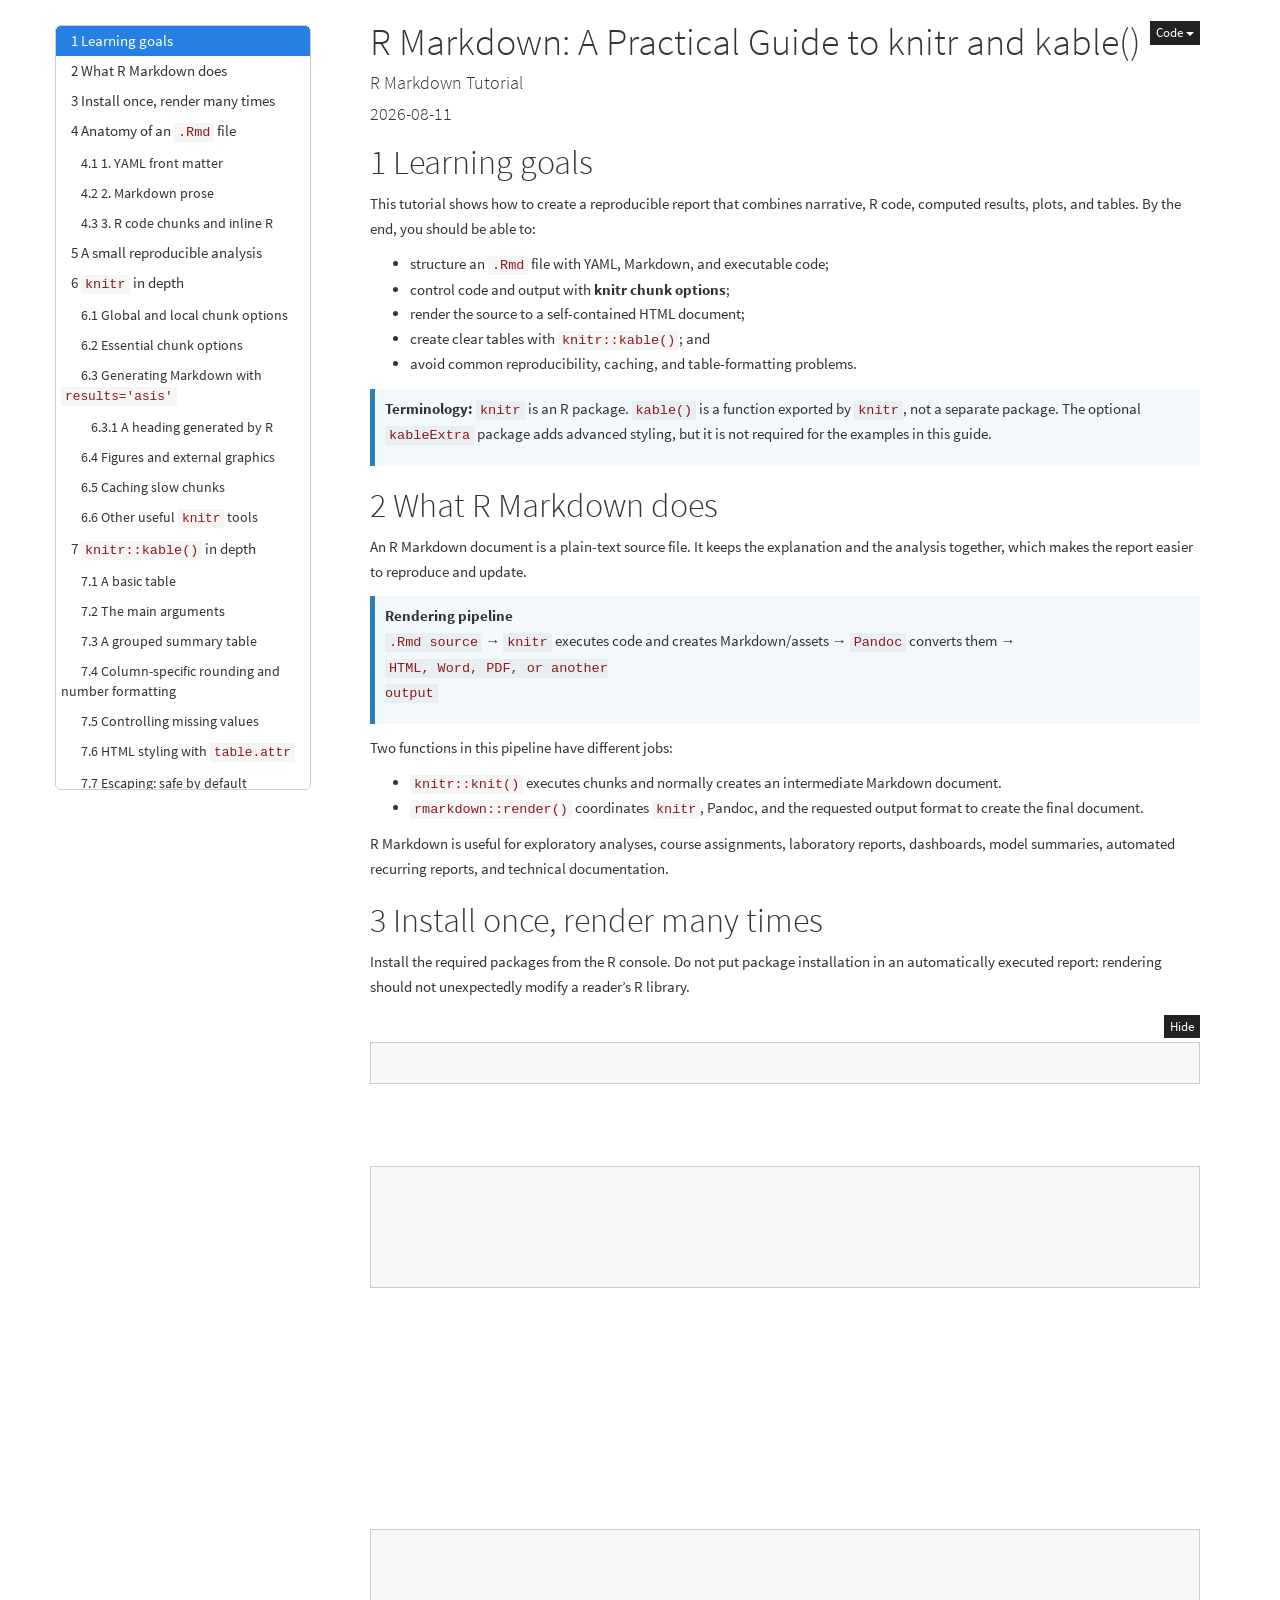
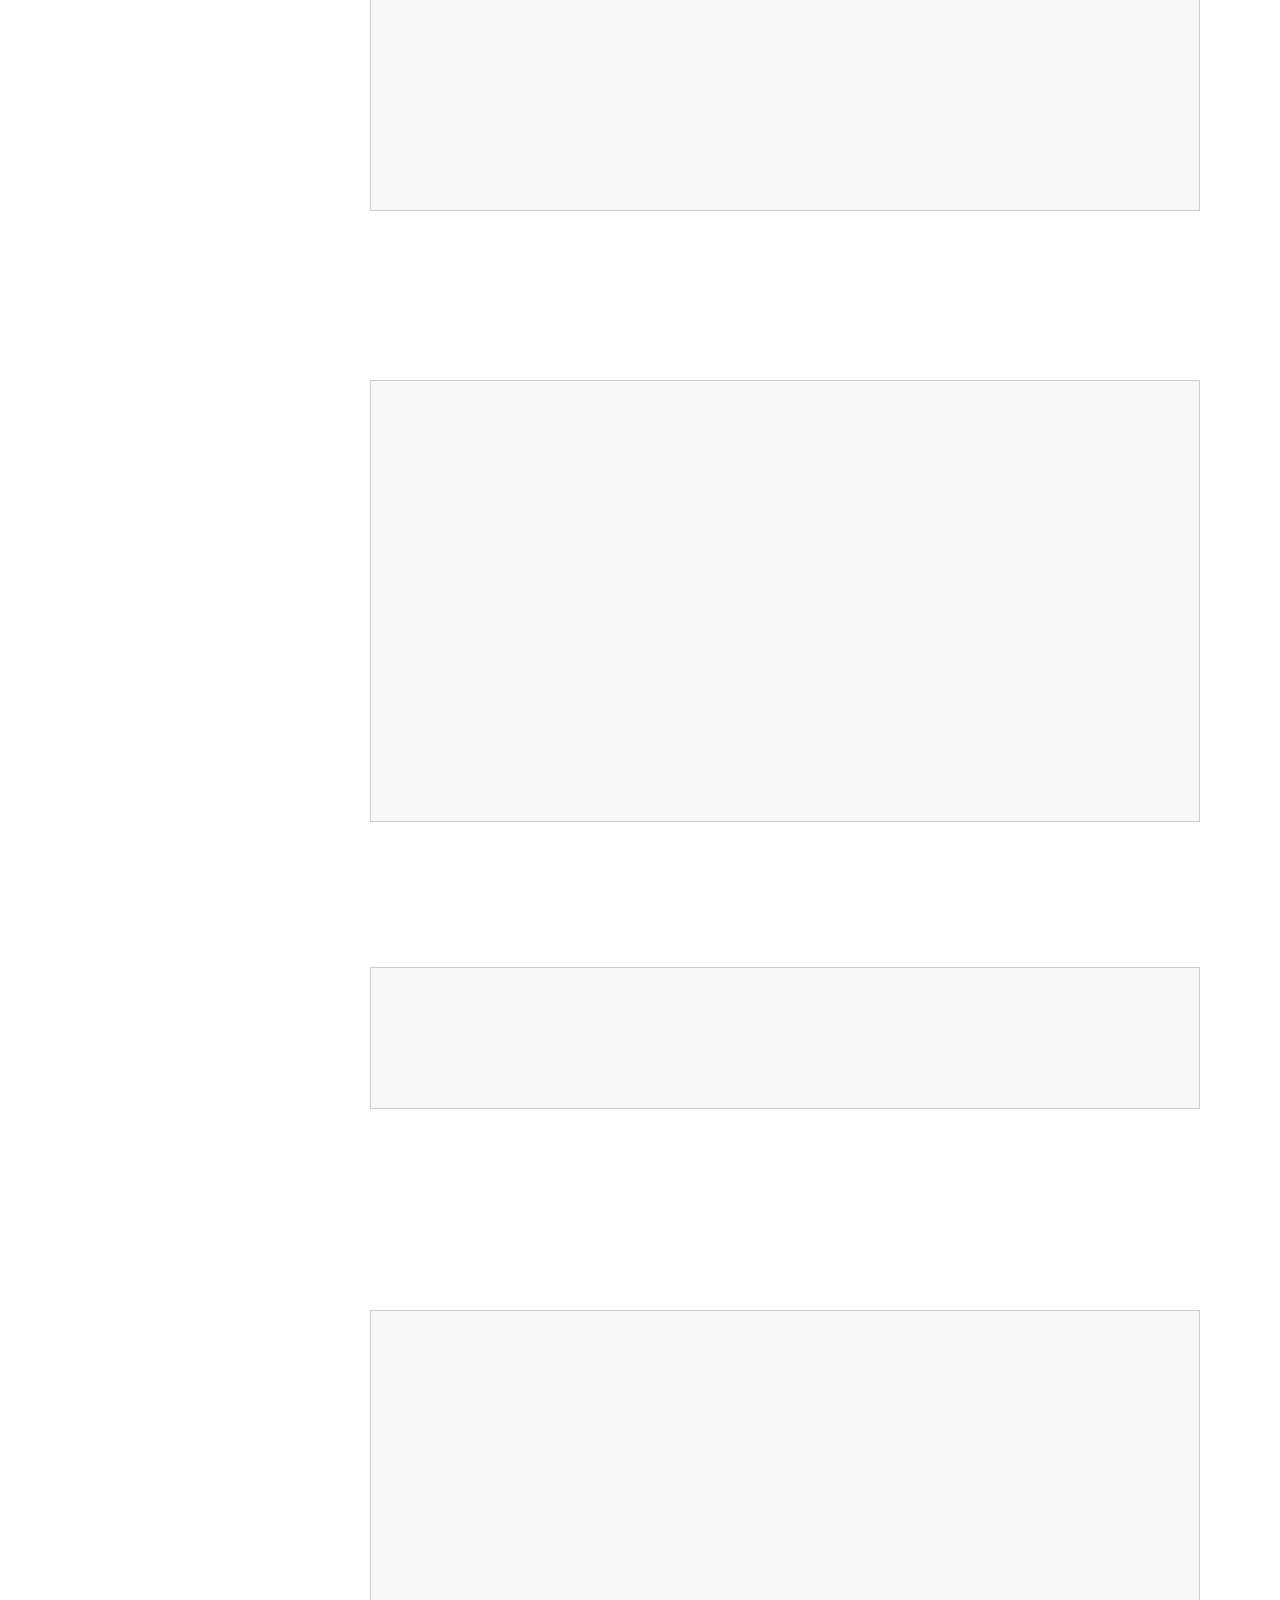
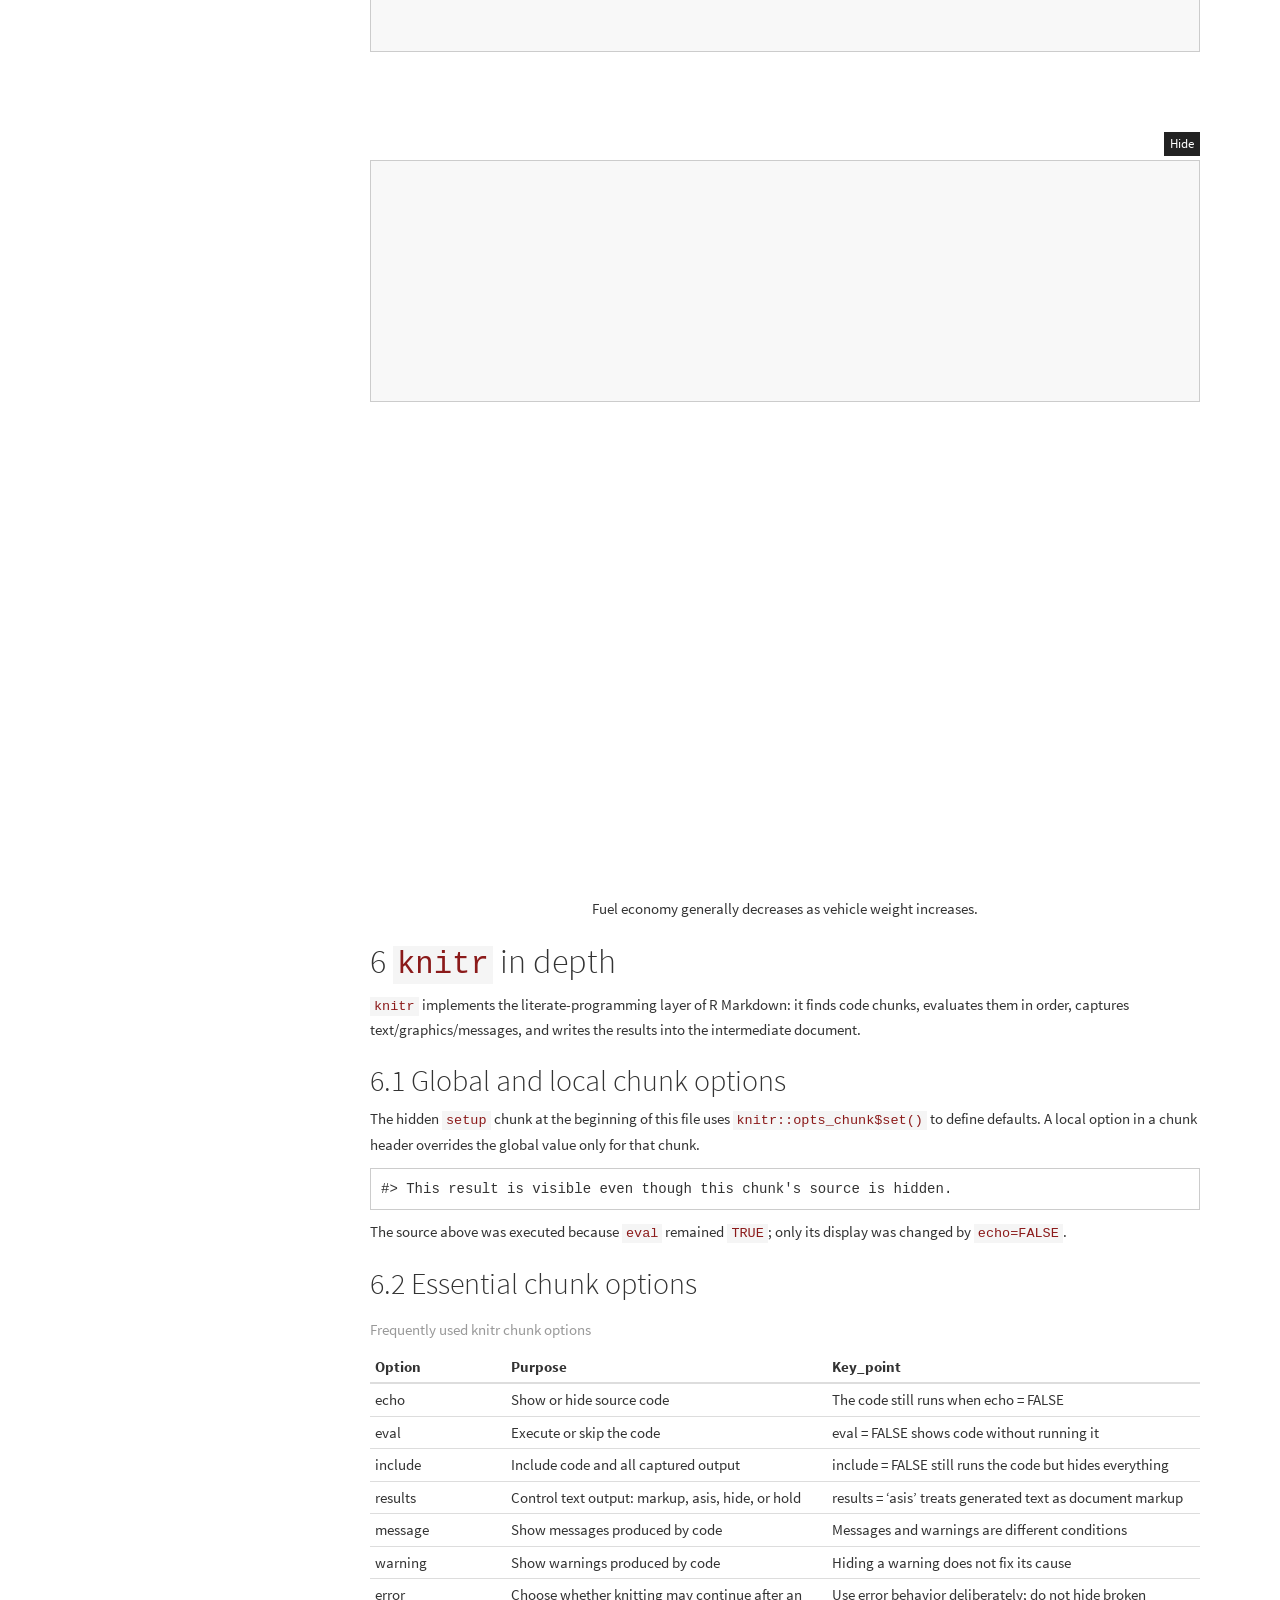
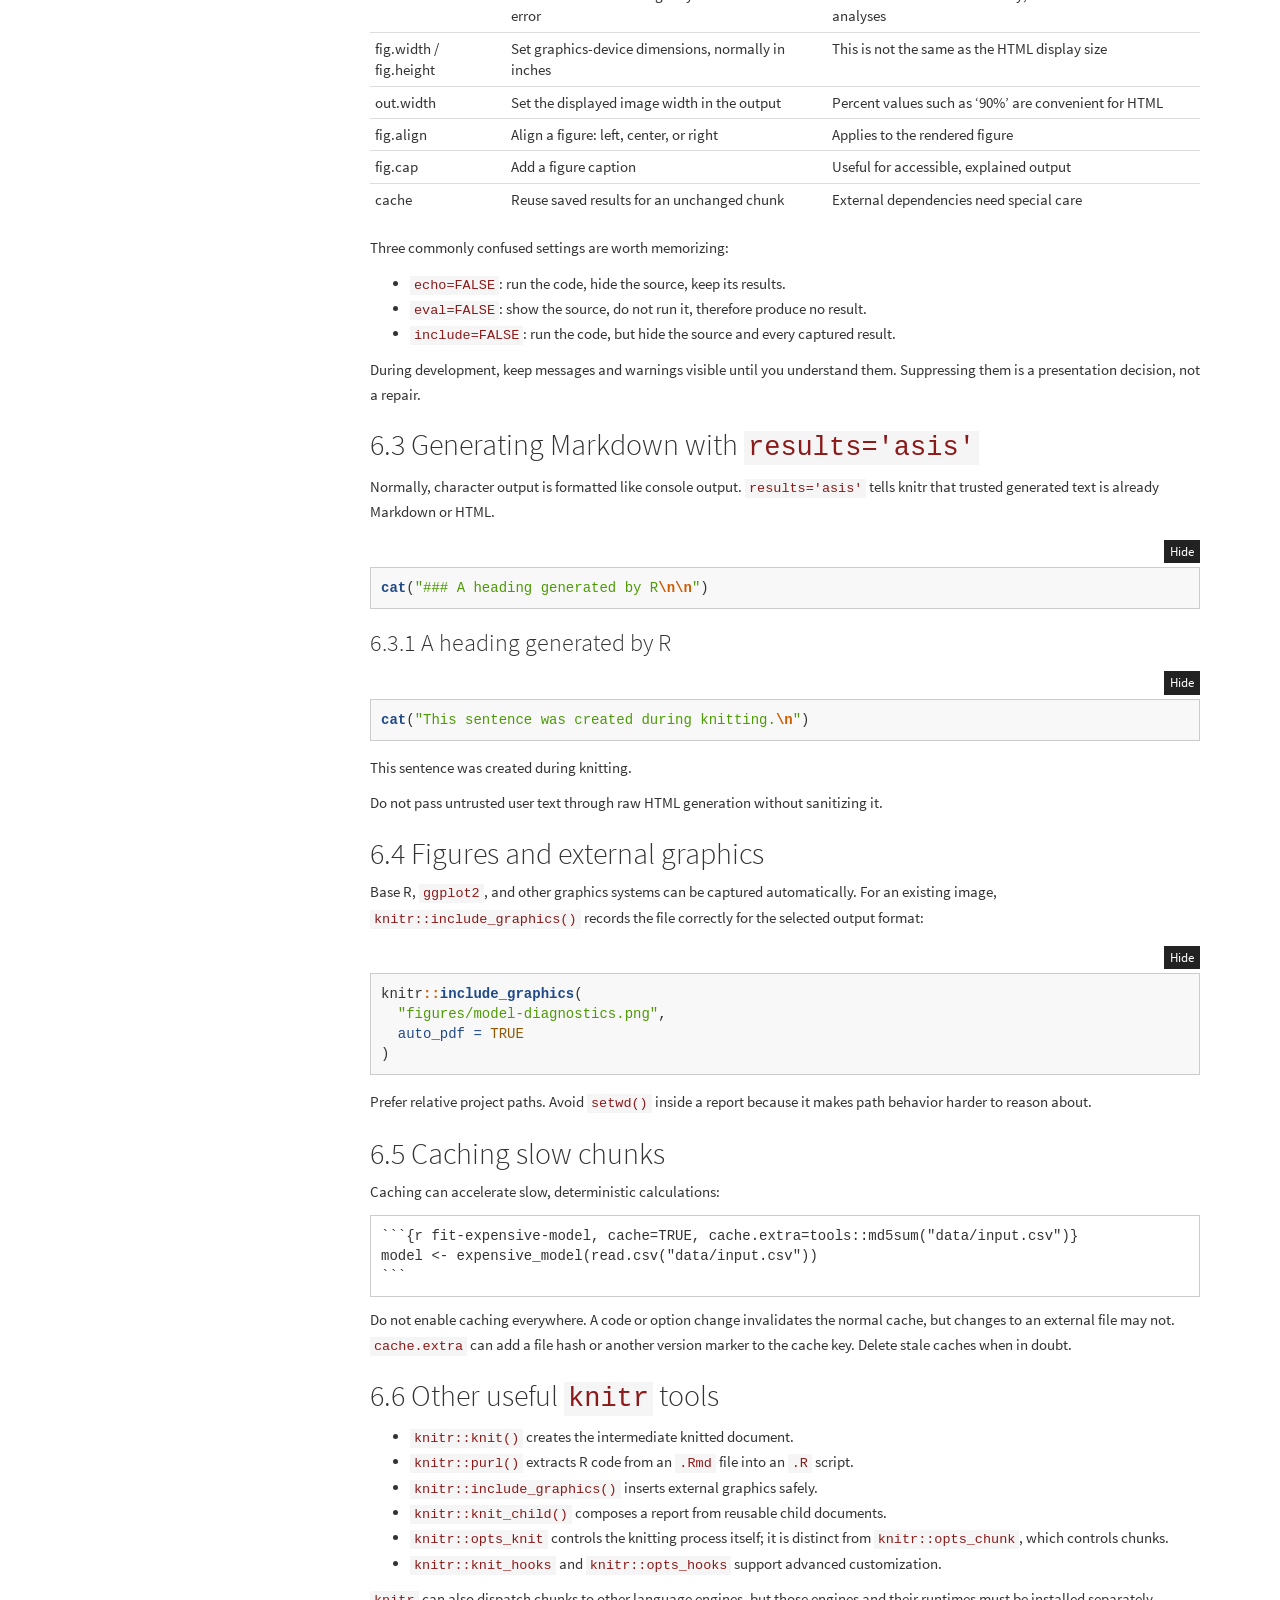
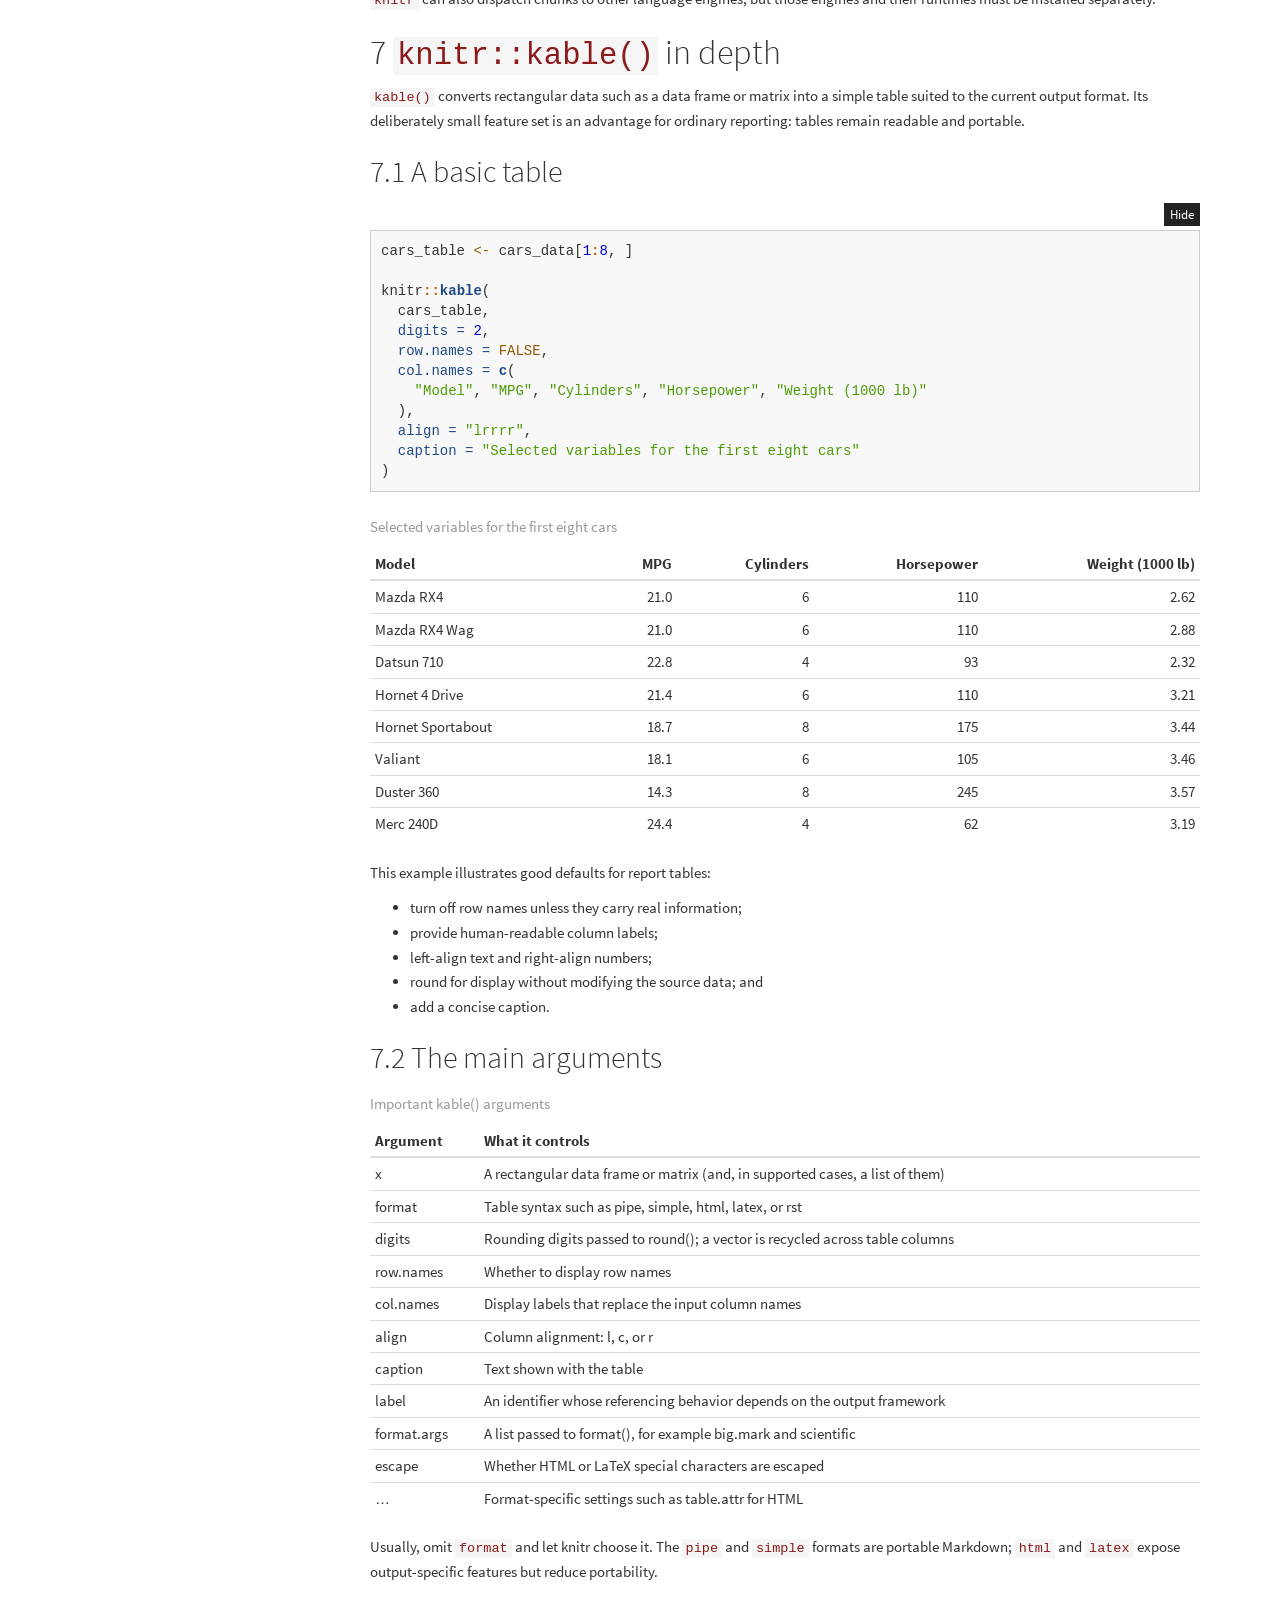
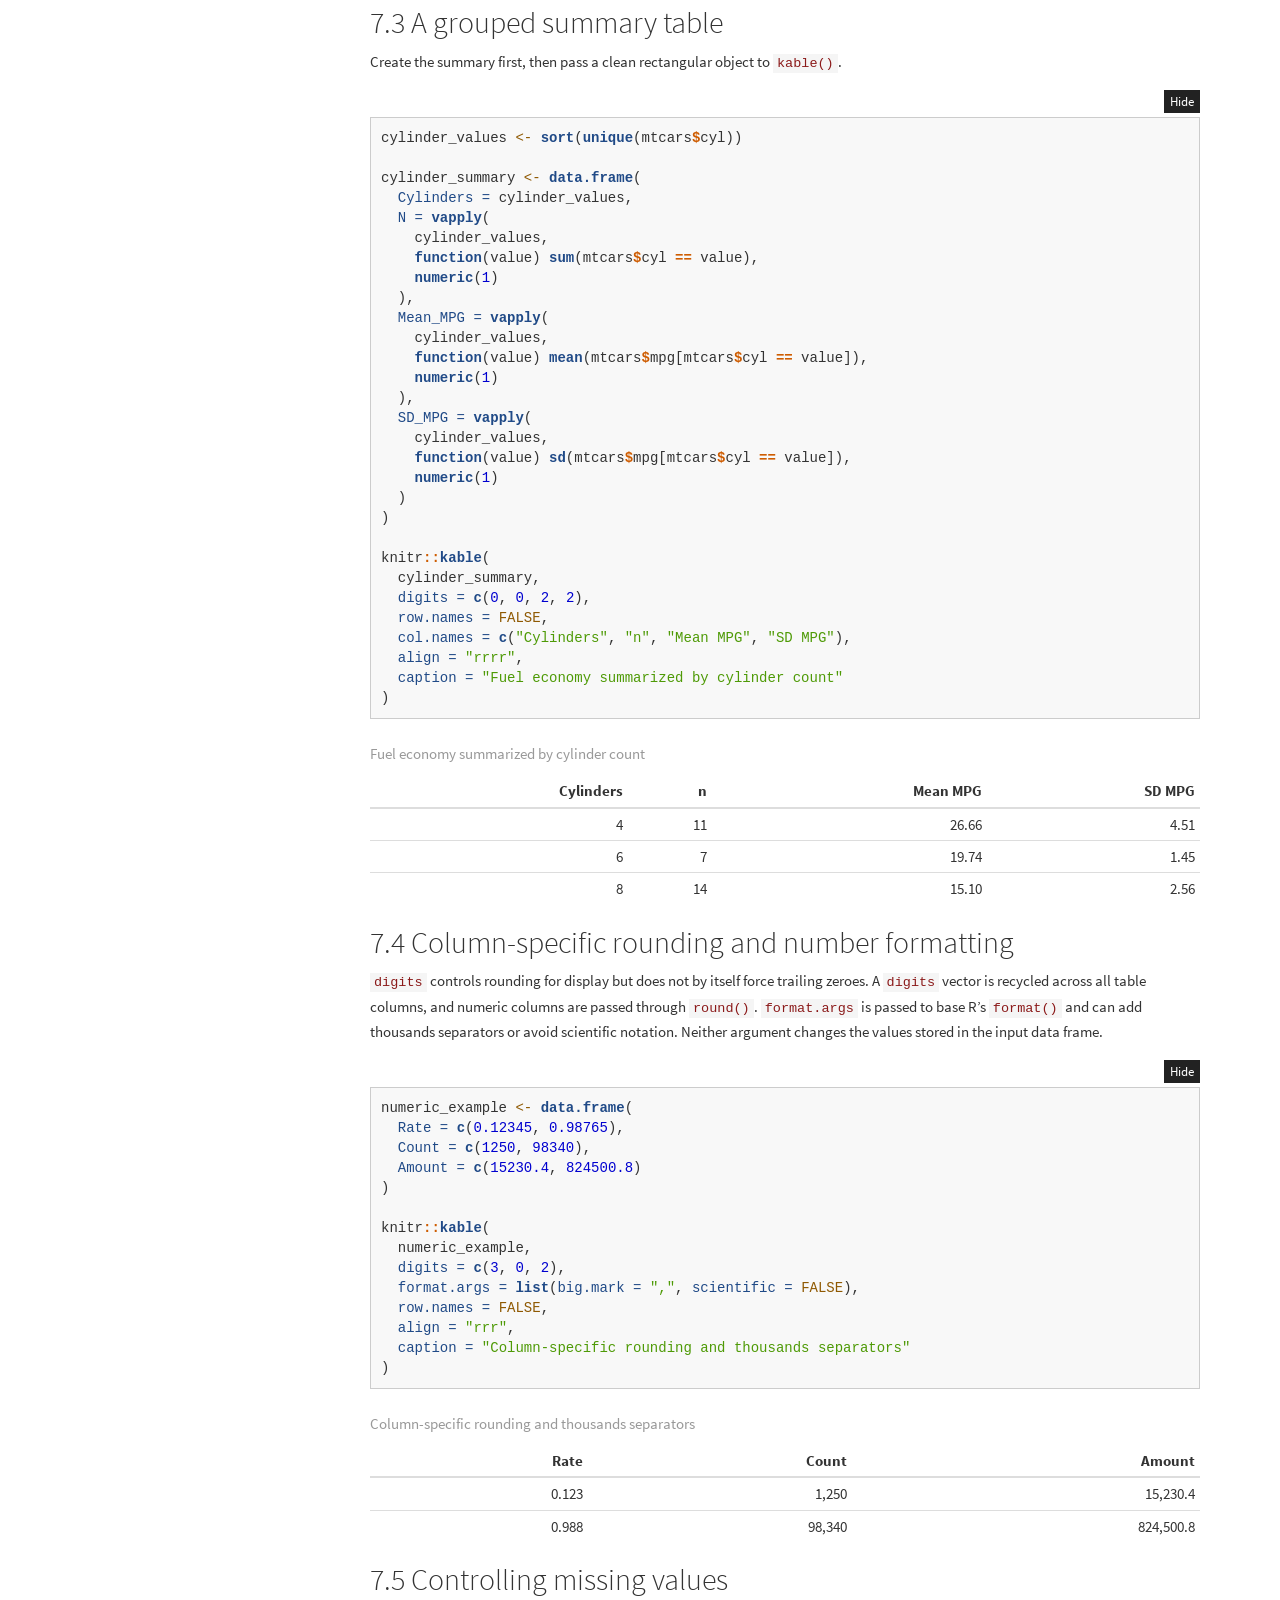
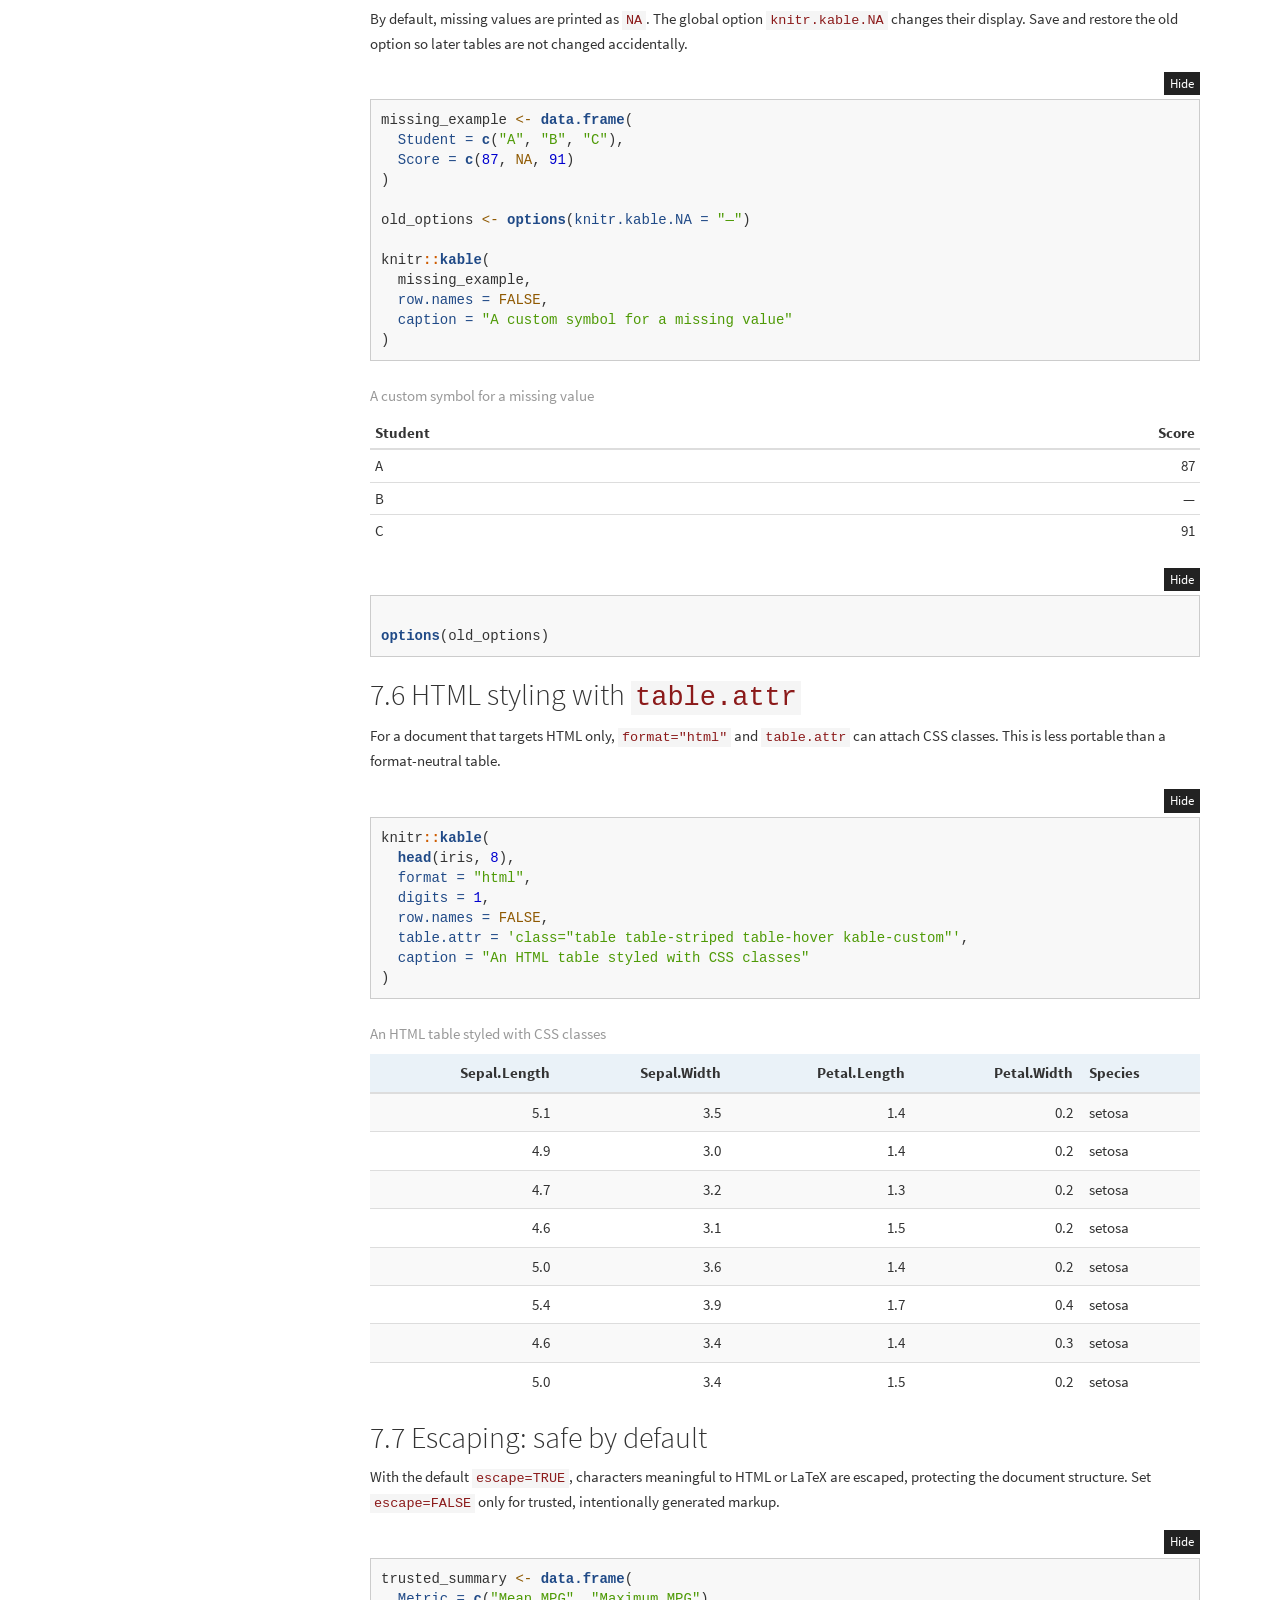
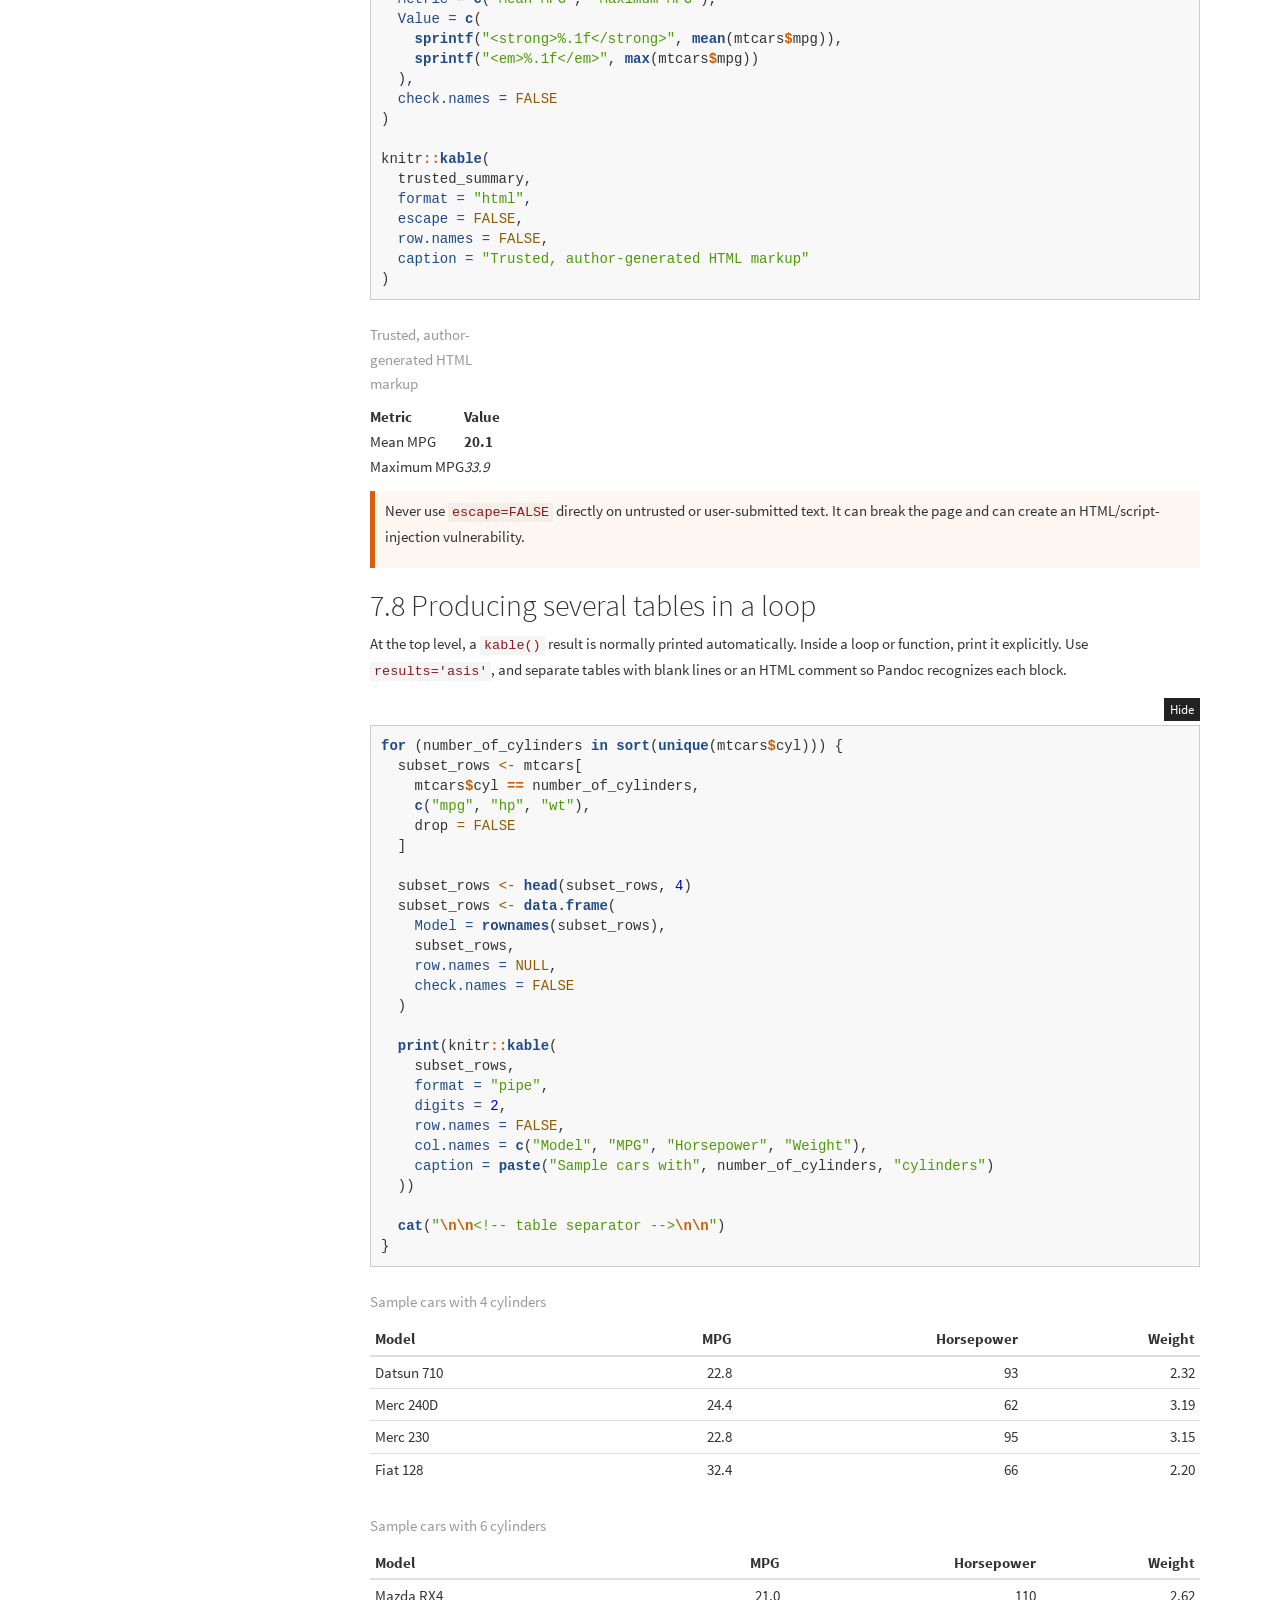
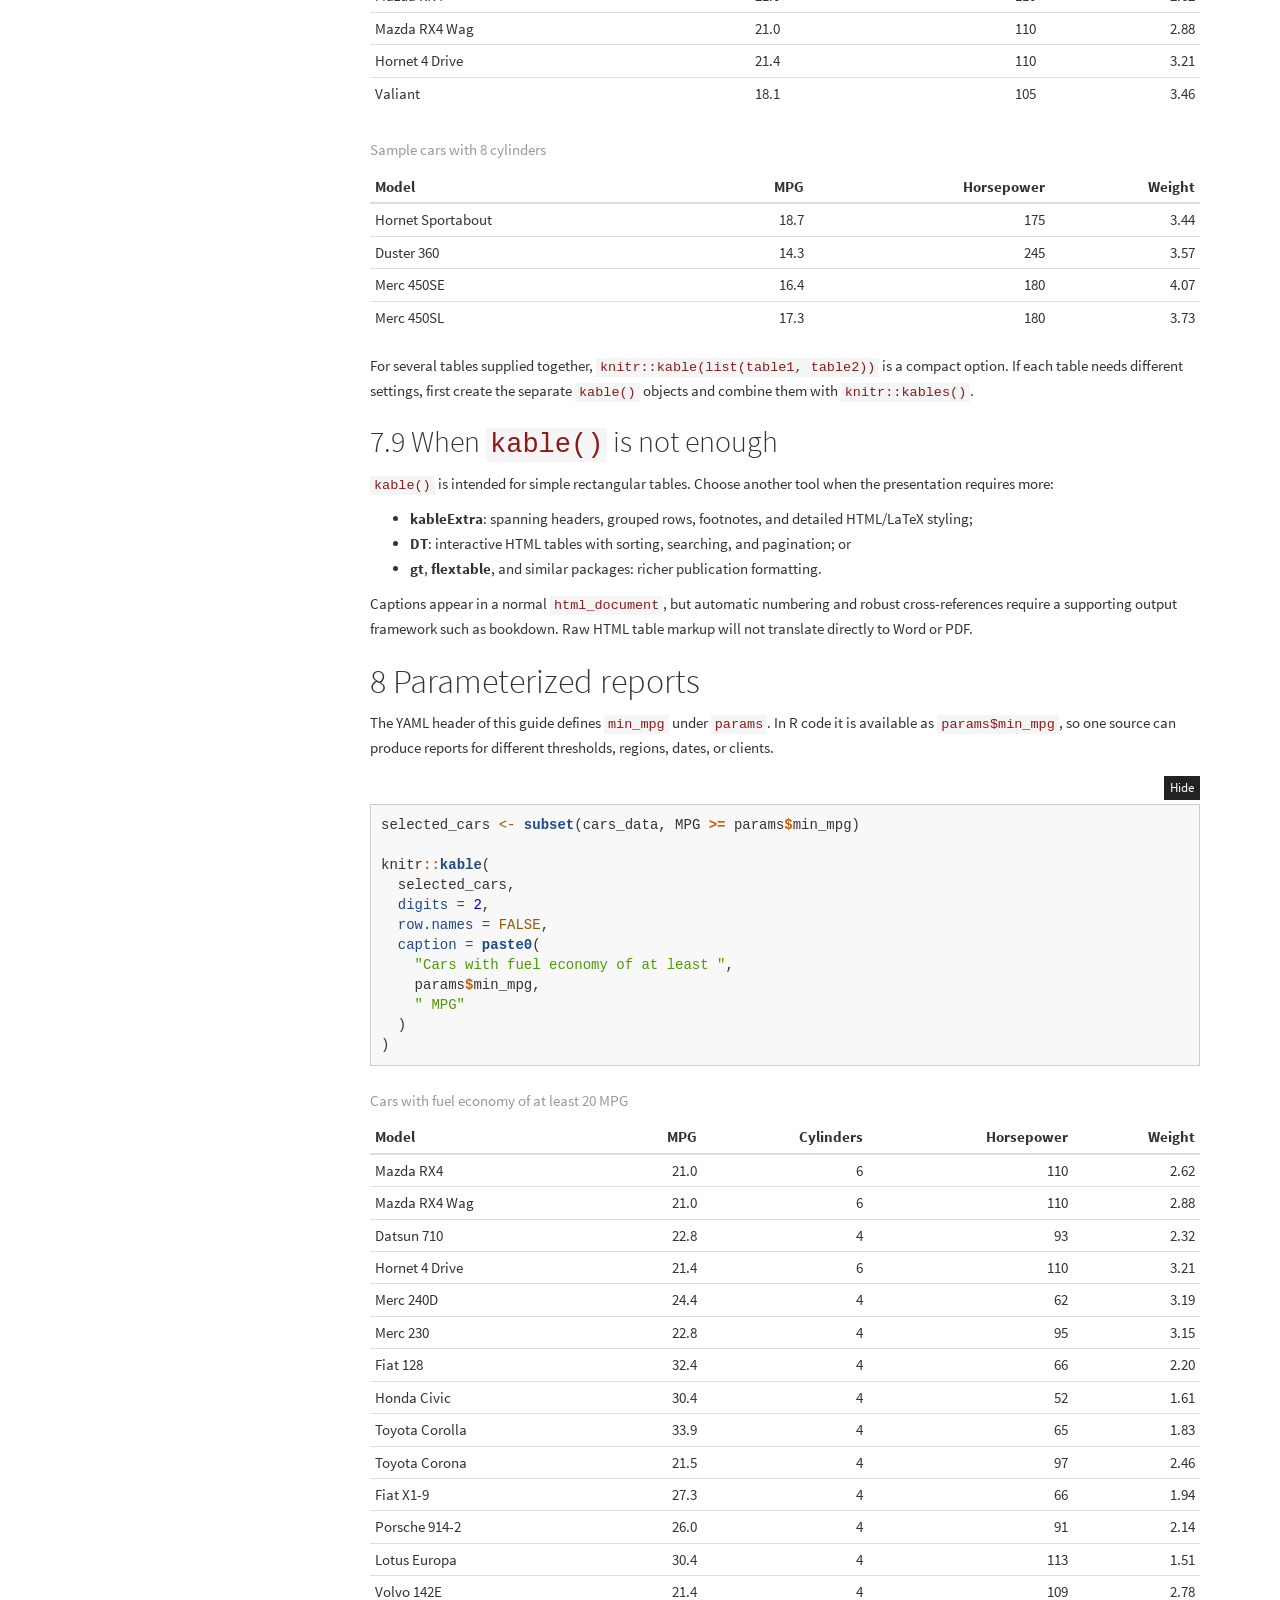
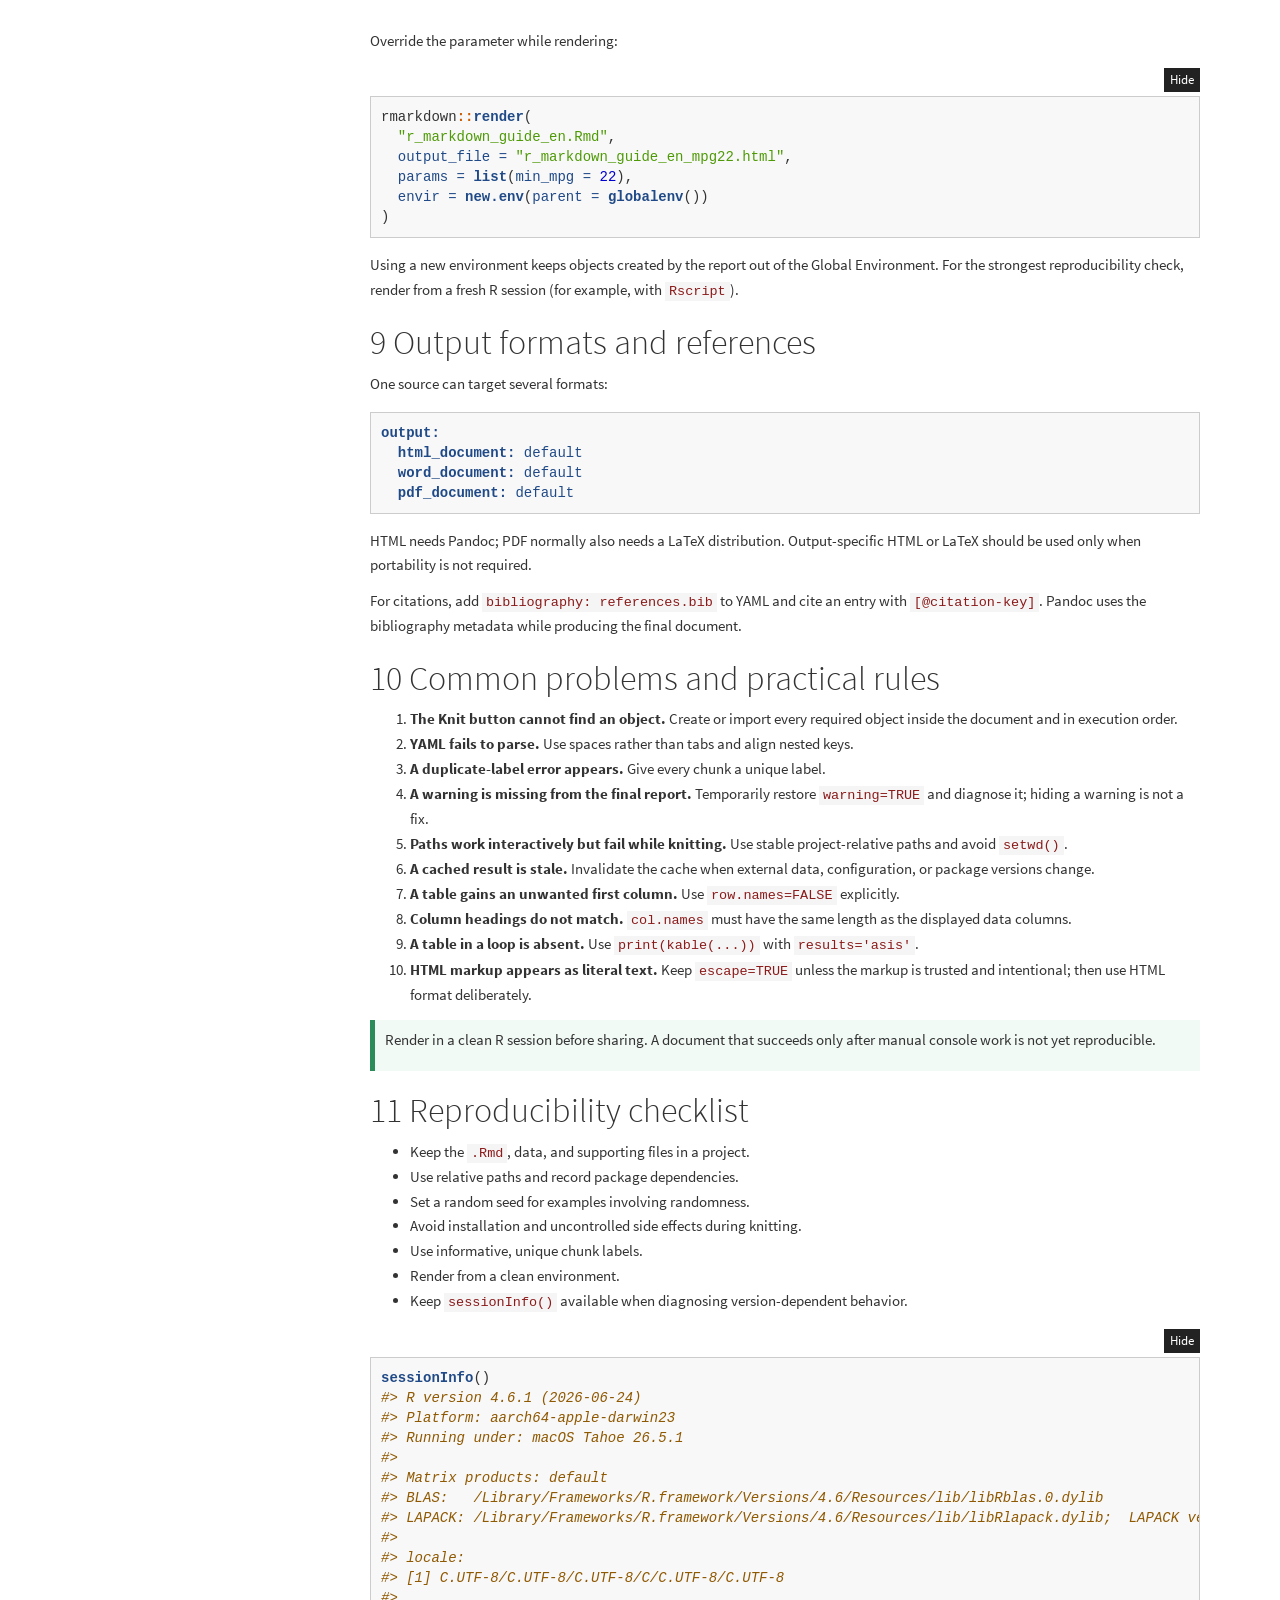
==== r_markdown_guide_en.html @ ec70acb8 "Publish R Markdown HTML guides" ====
<!DOCTYPE html>

<html lang="en" xml:lang="en">

<head>

<meta charset="utf-8" />
<meta name="generator" content="pandoc" />
<meta http-equiv="X-UA-Compatible" content="IE=EDGE" />


<meta name="author" content="R Markdown Tutorial" />

<meta name="date" content="2026-08-11" />

<title>R Markdown: A Practical Guide to knitr and kable()</title>

<script>// Pandoc 2.9 adds attributes on both header and div. We remove the former (to
// be compatible with the behavior of Pandoc < 2.8).
document.addEventListener('DOMContentLoaded', function(e) {
  var hs = document.querySelectorAll("div.section[class*='level'] > :first-child");
  var i, h, a;
  for (i = 0; i < hs.length; i++) {
    h = hs[i];
    if (!/^h[1-6]$/i.test(h.tagName)) continue;  // it should be a header h1-h6
    a = h.attributes;
    while (a.length > 0) h.removeAttribute(a[0].name);
  }
});
</script>
<script>/*! jQuery v3.6.0 | (c) OpenJS Foundation and other contributors | jquery.org/license */
!function(e,t){"use strict";"object"==typeof module&&"object"==typeof module.exports?module.exports=e.document?t(e,!0):function(e){if(!e.document)throw new Error("jQuery requires a window with a document");return t(e)}:t(e)}("undefined"!=typeof window?window:this,function(C,e){"use strict";var t=[],r=Object.getPrototypeOf,s=t.slice,g=t.flat?function(e){return t.flat.call(e)}:function(e){return t.concat.apply([],e)},u=t.push,i=t.indexOf,n={},o=n.toString,v=n.hasOwnProperty,a=v.toString,l=a.call(Object),y={},m=function(e){return"function"==typeof e&&"number"!=typeof e.nodeType&&"function"!=typeof e.item},x=function(e){return null!=e&&e===e.window},E=C.document,c={type:!0,src:!0,nonce:!0,noModule:!0};function b(e,t,n){var r,i,o=(n=n||E).createElement("script");if(o.text=e,t)for(r in c)(i=t[r]||t.getAttribute&&t.getAttribute(r))&&o.setAttribute(r,i);n.head.appendChild(o).parentNode.removeChild(o)}function w(e){return null==e?e+"":"object"==typeof e||"function"==typeof e?n[o.call(e)]||"object":typeof e}var f="3.6.0",S=function(e,t){return new S.fn.init(e,t)};function p(e){var t=!!e&&"length"in e&&e.length,n=w(e);return!m(e)&&!x(e)&&("array"===n||0===t||"number"==typeof t&&0<t&&t-1 in e)}S.fn=S.prototype={jquery:f,constructor:S,length:0,toArray:function(){return s.call(this)},get:function(e){return null==e?s.call(this):e<0?this[e+this.length]:this[e]},pushStack:function(e){var t=S.merge(this.constructor(),e);return t.prevObject=this,t},each:function(e){return S.each(this,e)},map:function(n){return this.pushStack(S.map(this,function(e,t){return n.call(e,t,e)}))},slice:function(){return this.pushStack(s.apply(this,arguments))},first:function(){return this.eq(0)},last:function(){return this.eq(-1)},even:function(){return this.pushStack(S.grep(this,function(e,t){return(t+1)%2}))},odd:function(){return this.pushStack(S.grep(this,function(e,t){return t%2}))},eq:function(e){var t=this.length,n=+e+(e<0?t:0);return this.pushStack(0<=n&&n<t?[this[n]]:[])},end:function(){return this.prevObject||this.constructor()},push:u,sort:t.sort,splice:t.splice},S.extend=S.fn.extend=function(){var e,t,n,r,i,o,a=arguments[0]||{},s=1,u=arguments.length,l=!1;for("boolean"==typeof a&&(l=a,a=arguments[s]||{},s++),"object"==typeof a||m(a)||(a={}),s===u&&(a=this,s--);s<u;s++)if(null!=(e=arguments[s]))for(t in e)r=e[t],"__proto__"!==t&&a!==r&&(l&&r&&(S.isPlainObject(r)||(i=Array.isArray(r)))?(n=a[t],o=i&&!Array.isArray(n)?[]:i||S.isPlainObject(n)?n:{},i=!1,a[t]=S.extend(l,o,r)):void 0!==r&&(a[t]=r));return a},S.extend({expando:"jQuery"+(f+Math.random()).replace(/\D/g,""),isReady:!0,error:function(e){throw new Error(e)},noop:function(){},isPlainObject:function(e){var t,n;return!(!e||"[object Object]"!==o.call(e))&&(!(t=r(e))||"function"==typeof(n=v.call(t,"constructor")&&t.constructor)&&a.call(n)===l)},isEmptyObject:function(e){var t;for(t in e)return!1;return!0},globalEval:function(e,t,n){b(e,{nonce:t&&t.nonce},n)},each:function(e,t){var n,r=0;if(p(e)){for(n=e.length;r<n;r++)if(!1===t.call(e[r],r,e[r]))break}else for(r in e)if(!1===t.call(e[r],r,e[r]))break;return e},makeArray:function(e,t){var n=t||[];return null!=e&&(p(Object(e))?S.merge(n,"string"==typeof e?[e]:e):u.call(n,e)),n},inArray:function(e,t,n){return null==t?-1:i.call(t,e,n)},merge:function(e,t){for(var n=+t.length,r=0,i=e.length;r<n;r++)e[i++]=t[r];return e.length=i,e},grep:function(e,t,n){for(var r=[],i=0,o=e.length,a=!n;i<o;i++)!t(e[i],i)!==a&&r.push(e[i]);return r},map:function(e,t,n){var r,i,o=0,a=[];if(p(e))for(r=e.length;o<r;o++)null!=(i=t(e[o],o,n))&&a.push(i);else for(o in e)null!=(i=t(e[o],o,n))&&a.push(i);return g(a)},guid:1,support:y}),"function"==typeof Symbol&&(S.fn[Symbol.iterator]=t[Symbol.iterator]),S.each("Boolean Number String Function Array Date RegExp Object Error Symbol".split(" "),function(e,t){n["[object "+t+"]"]=t.toLowerCase()});var d=function(n){var e,d,b,o,i,h,f,g,w,u,l,T,C,a,E,v,s,c,y,S="sizzle"+1*new Date,p=n.document,k=0,r=0,m=ue(),x=ue(),A=ue(),N=ue(),j=function(e,t){return e===t&&(l=!0),0},D={}.hasOwnProperty,t=[],q=t.pop,L=t.push,H=t.push,O=t.slice,P=function(e,t){for(var n=0,r=e.length;n<r;n++)if(e[n]===t)return n;return-1},R="checked|selected|async|autofocus|autoplay|controls|defer|disabled|hidden|ismap|loop|multiple|open|readonly|required|scoped",M="[\\x20\\t\\r\\n\\f]",I="(?:\\\\[\\da-fA-F]{1,6}"+M+"?|\\\\[^\\r\\n\\f]|[\\w-]|[^\0-\\x7f])+",W="\\["+M+"*("+I+")(?:"+M+"*([*^$|!~]?=)"+M+"*(?:'((?:\\\\.|[^\\\\'])*)'|\"((?:\\\\.|[^\\\\\"])*)\"|("+I+"))|)"+M+"*\\]",F=":("+I+")(?:\\((('((?:\\\\.|[^\\\\'])*)'|\"((?:\\\\.|[^\\\\\"])*)\")|((?:\\\\.|[^\\\\()[\\]]|"+W+")*)|.*)\\)|)",B=new RegExp(M+"+","g"),$=new RegExp("^"+M+"+|((?:^|[^\\\\])(?:\\\\.)*)"+M+"+$","g"),_=new RegExp("^"+M+"*,"+M+"*"),z=new RegExp("^"+M+"*([>+~]|"+M+")"+M+"*"),U=new RegExp(M+"|>"),X=new RegExp(F),V=new RegExp("^"+I+"$"),G={ID:new RegExp("^#("+I+")"),CLASS:new RegExp("^\\.("+I+")"),TAG:new RegExp("^("+I+"|[*])"),ATTR:new RegExp("^"+W),PSEUDO:new RegExp("^"+F),CHILD:new RegExp("^:(only|first|last|nth|nth-last)-(child|of-type)(?:\\("+M+"*(even|odd|(([+-]|)(\\d*)n|)"+M+"*(?:([+-]|)"+M+"*(\\d+)|))"+M+"*\\)|)","i"),bool:new RegExp("^(?:"+R+")$","i"),needsContext:new RegExp("^"+M+"*[>+~]|:(even|odd|eq|gt|lt|nth|first|last)(?:\\("+M+"*((?:-\\d)?\\d*)"+M+"*\\)|)(?=[^-]|$)","i")},Y=/HTML$/i,Q=/^(?:input|select|textarea|button)$/i,J=/^h\d$/i,K=/^[^{]+\{\s*\[native \w/,Z=/^(?:#([\w-]+)|(\w+)|\.([\w-]+))$/,ee=/[+~]/,te=new RegExp("\\\\[\\da-fA-F]{1,6}"+M+"?|\\\\([^\\r\\n\\f])","g"),ne=function(e,t){var n="0x"+e.slice(1)-65536;return t||(n<0?String.fromCharCode(n+65536):String.fromCharCode(n>>10|55296,1023&n|56320))},re=/([\0-\x1f\x7f]|^-?\d)|^-$|[^\0-\x1f\x7f-\uFFFF\w-]/g,ie=function(e,t){return t?"\0"===e?"\ufffd":e.slice(0,-1)+"\\"+e.charCodeAt(e.length-1).toString(16)+" ":"\\"+e},oe=function(){T()},ae=be(function(e){return!0===e.disabled&&"fieldset"===e.nodeName.toLowerCase()},{dir:"parentNode",next:"legend"});try{H.apply(t=O.call(p.childNodes),p.childNodes),t[p.childNodes.length].nodeType}catch(e){H={apply:t.length?function(e,t){L.apply(e,O.call(t))}:function(e,t){var n=e.length,r=0;while(e[n++]=t[r++]);e.length=n-1}}}function se(t,e,n,r){var i,o,a,s,u,l,c,f=e&&e.ownerDocument,p=e?e.nodeType:9;if(n=n||[],"string"!=typeof t||!t||1!==p&&9!==p&&11!==p)return n;if(!r&&(T(e),e=e||C,E)){if(11!==p&&(u=Z.exec(t)))if(i=u[1]){if(9===p){if(!(a=e.getElementById(i)))return n;if(a.id===i)return n.push(a),n}else if(f&&(a=f.getElementById(i))&&y(e,a)&&a.id===i)return n.push(a),n}else{if(u[2])return H.apply(n,e.getElementsByTagName(t)),n;if((i=u[3])&&d.getElementsByClassName&&e.getElementsByClassName)return H.apply(n,e.getElementsByClassName(i)),n}if(d.qsa&&!N[t+" "]&&(!v||!v.test(t))&&(1!==p||"object"!==e.nodeName.toLowerCase())){if(c=t,f=e,1===p&&(U.test(t)||z.test(t))){(f=ee.test(t)&&ye(e.parentNode)||e)===e&&d.scope||((s=e.getAttribute("id"))?s=s.replace(re,ie):e.setAttribute("id",s=S)),o=(l=h(t)).length;while(o--)l[o]=(s?"#"+s:":scope")+" "+xe(l[o]);c=l.join(",")}try{return H.apply(n,f.querySelectorAll(c)),n}catch(e){N(t,!0)}finally{s===S&&e.removeAttribute("id")}}}return g(t.replace($,"$1"),e,n,r)}function ue(){var r=[];return function e(t,n){return r.push(t+" ")>b.cacheLength&&delete e[r.shift()],e[t+" "]=n}}function le(e){return e[S]=!0,e}function ce(e){var t=C.createElement("fieldset");try{return!!e(t)}catch(e){return!1}finally{t.parentNode&&t.parentNode.removeChild(t),t=null}}function fe(e,t){var n=e.split("|"),r=n.length;while(r--)b.attrHandle[n[r]]=t}function pe(e,t){var n=t&&e,r=n&&1===e.nodeType&&1===t.nodeType&&e.sourceIndex-t.sourceIndex;if(r)return r;if(n)while(n=n.nextSibling)if(n===t)return-1;return e?1:-1}function de(t){return function(e){return"input"===e.nodeName.toLowerCase()&&e.type===t}}function he(n){return function(e){var t=e.nodeName.toLowerCase();return("input"===t||"button"===t)&&e.type===n}}function ge(t){return function(e){return"form"in e?e.parentNode&&!1===e.disabled?"label"in e?"label"in e.parentNode?e.parentNode.disabled===t:e.disabled===t:e.isDisabled===t||e.isDisabled!==!t&&ae(e)===t:e.disabled===t:"label"in e&&e.disabled===t}}function ve(a){return le(function(o){return o=+o,le(function(e,t){var n,r=a([],e.length,o),i=r.length;while(i--)e[n=r[i]]&&(e[n]=!(t[n]=e[n]))})})}function ye(e){return e&&"undefined"!=typeof e.getElementsByTagName&&e}for(e in d=se.support={},i=se.isXML=function(e){var t=e&&e.namespaceURI,n=e&&(e.ownerDocument||e).documentElement;return!Y.test(t||n&&n.nodeName||"HTML")},T=se.setDocument=function(e){var t,n,r=e?e.ownerDocument||e:p;return r!=C&&9===r.nodeType&&r.documentElement&&(a=(C=r).documentElement,E=!i(C),p!=C&&(n=C.defaultView)&&n.top!==n&&(n.addEventListener?n.addEventListener("unload",oe,!1):n.attachEvent&&n.attachEvent("onunload",oe)),d.scope=ce(function(e){return a.appendChild(e).appendChild(C.createElement("div")),"undefined"!=typeof e.querySelectorAll&&!e.querySelectorAll(":scope fieldset div").length}),d.attributes=ce(function(e){return e.className="i",!e.getAttribute("className")}),d.getElementsByTagName=ce(function(e){return e.appendChild(C.createComment("")),!e.getElementsByTagName("*").length}),d.getElementsByClassName=K.test(C.getElementsByClassName),d.getById=ce(function(e){return a.appendChild(e).id=S,!C.getElementsByName||!C.getElementsByName(S).length}),d.getById?(b.filter.ID=function(e){var t=e.replace(te,ne);return function(e){return e.getAttribute("id")===t}},b.find.ID=function(e,t){if("undefined"!=typeof t.getElementById&&E){var n=t.getElementById(e);return n?[n]:[]}}):(b.filter.ID=function(e){var n=e.replace(te,ne);return function(e){var t="undefined"!=typeof e.getAttributeNode&&e.getAttributeNode("id");return t&&t.value===n}},b.find.ID=function(e,t){if("undefined"!=typeof t.getElementById&&E){var n,r,i,o=t.getElementById(e);if(o){if((n=o.getAttributeNode("id"))&&n.value===e)return[o];i=t.getElementsByName(e),r=0;while(o=i[r++])if((n=o.getAttributeNode("id"))&&n.value===e)return[o]}return[]}}),b.find.TAG=d.getElementsByTagName?function(e,t){return"undefined"!=typeof t.getElementsByTagName?t.getElementsByTagName(e):d.qsa?t.querySelectorAll(e):void 0}:function(e,t){var n,r=[],i=0,o=t.getElementsByTagName(e);if("*"===e){while(n=o[i++])1===n.nodeType&&r.push(n);return r}return o},b.find.CLASS=d.getElementsByClassName&&function(e,t){if("undefined"!=typeof t.getElementsByClassName&&E)return t.getElementsByClassName(e)},s=[],v=[],(d.qsa=K.test(C.querySelectorAll))&&(ce(function(e){var t;a.appendChild(e).innerHTML="<a id='"+S+"'></a><select id='"+S+"-\r\\' msallowcapture=''><option selected=''></option></select>",e.querySelectorAll("[msallowcapture^='']").length&&v.push("[*^$]="+M+"*(?:''|\"\")"),e.querySelectorAll("[selected]").length||v.push("\\["+M+"*(?:value|"+R+")"),e.querySelectorAll("[id~="+S+"-]").length||v.push("~="),(t=C.createElement("input")).setAttribute("name",""),e.appendChild(t),e.querySelectorAll("[name='']").length||v.push("\\["+M+"*name"+M+"*="+M+"*(?:''|\"\")"),e.querySelectorAll(":checked").length||v.push(":checked"),e.querySelectorAll("a#"+S+"+*").length||v.push(".#.+[+~]"),e.querySelectorAll("\\\f"),v.push("[\\r\\n\\f]")}),ce(function(e){e.innerHTML="<a href='' disabled='disabled'></a><select disabled='disabled'><option/></select>";var t=C.createElement("input");t.setAttribute("type","hidden"),e.appendChild(t).setAttribute("name","D"),e.querySelectorAll("[name=d]").length&&v.push("name"+M+"*[*^$|!~]?="),2!==e.querySelectorAll(":enabled").length&&v.push(":enabled",":disabled"),a.appendChild(e).disabled=!0,2!==e.querySelectorAll(":disabled").length&&v.push(":enabled",":disabled"),e.querySelectorAll("*,:x"),v.push(",.*:")})),(d.matchesSelector=K.test(c=a.matches||a.webkitMatchesSelector||a.mozMatchesSelector||a.oMatchesSelector||a.msMatchesSelector))&&ce(function(e){d.disconnectedMatch=c.call(e,"*"),c.call(e,"[s!='']:x"),s.push("!=",F)}),v=v.length&&new RegExp(v.join("|")),s=s.length&&new RegExp(s.join("|")),t=K.test(a.compareDocumentPosition),y=t||K.test(a.contains)?function(e,t){var n=9===e.nodeType?e.documentElement:e,r=t&&t.parentNode;return e===r||!(!r||1!==r.nodeType||!(n.contains?n.contains(r):e.compareDocumentPosition&&16&e.compareDocumentPosition(r)))}:function(e,t){if(t)while(t=t.parentNode)if(t===e)return!0;return!1},j=t?function(e,t){if(e===t)return l=!0,0;var n=!e.compareDocumentPosition-!t.compareDocumentPosition;return n||(1&(n=(e.ownerDocument||e)==(t.ownerDocument||t)?e.compareDocumentPosition(t):1)||!d.sortDetached&&t.compareDocumentPosition(e)===n?e==C||e.ownerDocument==p&&y(p,e)?-1:t==C||t.ownerDocument==p&&y(p,t)?1:u?P(u,e)-P(u,t):0:4&n?-1:1)}:function(e,t){if(e===t)return l=!0,0;var n,r=0,i=e.parentNode,o=t.parentNode,a=[e],s=[t];if(!i||!o)return e==C?-1:t==C?1:i?-1:o?1:u?P(u,e)-P(u,t):0;if(i===o)return pe(e,t);n=e;while(n=n.parentNode)a.unshift(n);n=t;while(n=n.parentNode)s.unshift(n);while(a[r]===s[r])r++;return r?pe(a[r],s[r]):a[r]==p?-1:s[r]==p?1:0}),C},se.matches=function(e,t){return se(e,null,null,t)},se.matchesSelector=function(e,t){if(T(e),d.matchesSelector&&E&&!N[t+" "]&&(!s||!s.test(t))&&(!v||!v.test(t)))try{var n=c.call(e,t);if(n||d.disconnectedMatch||e.document&&11!==e.document.nodeType)return n}catch(e){N(t,!0)}return 0<se(t,C,null,[e]).length},se.contains=function(e,t){return(e.ownerDocument||e)!=C&&T(e),y(e,t)},se.attr=function(e,t){(e.ownerDocument||e)!=C&&T(e);var n=b.attrHandle[t.toLowerCase()],r=n&&D.call(b.attrHandle,t.toLowerCase())?n(e,t,!E):void 0;return void 0!==r?r:d.attributes||!E?e.getAttribute(t):(r=e.getAttributeNode(t))&&r.specified?r.value:null},se.escape=function(e){return(e+"").replace(re,ie)},se.error=function(e){throw new Error("Syntax error, unrecognized expression: "+e)},se.uniqueSort=function(e){var t,n=[],r=0,i=0;if(l=!d.detectDuplicates,u=!d.sortStable&&e.slice(0),e.sort(j),l){while(t=e[i++])t===e[i]&&(r=n.push(i));while(r--)e.splice(n[r],1)}return u=null,e},o=se.getText=function(e){var t,n="",r=0,i=e.nodeType;if(i){if(1===i||9===i||11===i){if("string"==typeof e.textContent)return e.textContent;for(e=e.firstChild;e;e=e.nextSibling)n+=o(e)}else if(3===i||4===i)return e.nodeValue}else while(t=e[r++])n+=o(t);return n},(b=se.selectors={cacheLength:50,createPseudo:le,match:G,attrHandle:{},find:{},relative:{">":{dir:"parentNode",first:!0}," ":{dir:"parentNode"},"+":{dir:"previousSibling",first:!0},"~":{dir:"previousSibling"}},preFilter:{ATTR:function(e){return e[1]=e[1].replace(te,ne),e[3]=(e[3]||e[4]||e[5]||"").replace(te,ne),"~="===e[2]&&(e[3]=" "+e[3]+" "),e.slice(0,4)},CHILD:function(e){return e[1]=e[1].toLowerCase(),"nth"===e[1].slice(0,3)?(e[3]||se.error(e[0]),e[4]=+(e[4]?e[5]+(e[6]||1):2*("even"===e[3]||"odd"===e[3])),e[5]=+(e[7]+e[8]||"odd"===e[3])):e[3]&&se.error(e[0]),e},PSEUDO:function(e){var t,n=!e[6]&&e[2];return G.CHILD.test(e[0])?null:(e[3]?e[2]=e[4]||e[5]||"":n&&X.test(n)&&(t=h(n,!0))&&(t=n.indexOf(")",n.length-t)-n.length)&&(e[0]=e[0].slice(0,t),e[2]=n.slice(0,t)),e.slice(0,3))}},filter:{TAG:function(e){var t=e.replace(te,ne).toLowerCase();return"*"===e?function(){return!0}:function(e){return e.nodeName&&e.nodeName.toLowerCase()===t}},CLASS:function(e){var t=m[e+" "];return t||(t=new RegExp("(^|"+M+")"+e+"("+M+"|$)"))&&m(e,function(e){return t.test("string"==typeof e.className&&e.className||"undefined"!=typeof e.getAttribute&&e.getAttribute("class")||"")})},ATTR:function(n,r,i){return function(e){var t=se.attr(e,n);return null==t?"!="===r:!r||(t+="","="===r?t===i:"!="===r?t!==i:"^="===r?i&&0===t.indexOf(i):"*="===r?i&&-1<t.indexOf(i):"$="===r?i&&t.slice(-i.length)===i:"~="===r?-1<(" "+t.replace(B," ")+" ").indexOf(i):"|="===r&&(t===i||t.slice(0,i.length+1)===i+"-"))}},CHILD:function(h,e,t,g,v){var y="nth"!==h.slice(0,3),m="last"!==h.slice(-4),x="of-type"===e;return 1===g&&0===v?function(e){return!!e.parentNode}:function(e,t,n){var r,i,o,a,s,u,l=y!==m?"nextSibling":"previousSibling",c=e.parentNode,f=x&&e.nodeName.toLowerCase(),p=!n&&!x,d=!1;if(c){if(y){while(l){a=e;while(a=a[l])if(x?a.nodeName.toLowerCase()===f:1===a.nodeType)return!1;u=l="only"===h&&!u&&"nextSibling"}return!0}if(u=[m?c.firstChild:c.lastChild],m&&p){d=(s=(r=(i=(o=(a=c)[S]||(a[S]={}))[a.uniqueID]||(o[a.uniqueID]={}))[h]||[])[0]===k&&r[1])&&r[2],a=s&&c.childNodes[s];while(a=++s&&a&&a[l]||(d=s=0)||u.pop())if(1===a.nodeType&&++d&&a===e){i[h]=[k,s,d];break}}else if(p&&(d=s=(r=(i=(o=(a=e)[S]||(a[S]={}))[a.uniqueID]||(o[a.uniqueID]={}))[h]||[])[0]===k&&r[1]),!1===d)while(a=++s&&a&&a[l]||(d=s=0)||u.pop())if((x?a.nodeName.toLowerCase()===f:1===a.nodeType)&&++d&&(p&&((i=(o=a[S]||(a[S]={}))[a.uniqueID]||(o[a.uniqueID]={}))[h]=[k,d]),a===e))break;return(d-=v)===g||d%g==0&&0<=d/g}}},PSEUDO:function(e,o){var t,a=b.pseudos[e]||b.setFilters[e.toLowerCase()]||se.error("unsupported pseudo: "+e);return a[S]?a(o):1<a.length?(t=[e,e,"",o],b.setFilters.hasOwnProperty(e.toLowerCase())?le(function(e,t){var n,r=a(e,o),i=r.length;while(i--)e[n=P(e,r[i])]=!(t[n]=r[i])}):function(e){return a(e,0,t)}):a}},pseudos:{not:le(function(e){var r=[],i=[],s=f(e.replace($,"$1"));return s[S]?le(function(e,t,n,r){var i,o=s(e,null,r,[]),a=e.length;while(a--)(i=o[a])&&(e[a]=!(t[a]=i))}):function(e,t,n){return r[0]=e,s(r,null,n,i),r[0]=null,!i.pop()}}),has:le(function(t){return function(e){return 0<se(t,e).length}}),contains:le(function(t){return t=t.replace(te,ne),function(e){return-1<(e.textContent||o(e)).indexOf(t)}}),lang:le(function(n){return V.test(n||"")||se.error("unsupported lang: "+n),n=n.replace(te,ne).toLowerCase(),function(e){var t;do{if(t=E?e.lang:e.getAttribute("xml:lang")||e.getAttribute("lang"))return(t=t.toLowerCase())===n||0===t.indexOf(n+"-")}while((e=e.parentNode)&&1===e.nodeType);return!1}}),target:function(e){var t=n.location&&n.location.hash;return t&&t.slice(1)===e.id},root:function(e){return e===a},focus:function(e){return e===C.activeElement&&(!C.hasFocus||C.hasFocus())&&!!(e.type||e.href||~e.tabIndex)},enabled:ge(!1),disabled:ge(!0),checked:function(e){var t=e.nodeName.toLowerCase();return"input"===t&&!!e.checked||"option"===t&&!!e.selected},selected:function(e){return e.parentNode&&e.parentNode.selectedIndex,!0===e.selected},empty:function(e){for(e=e.firstChild;e;e=e.nextSibling)if(e.nodeType<6)return!1;return!0},parent:function(e){return!b.pseudos.empty(e)},header:function(e){return J.test(e.nodeName)},input:function(e){return Q.test(e.nodeName)},button:function(e){var t=e.nodeName.toLowerCase();return"input"===t&&"button"===e.type||"button"===t},text:function(e){var t;return"input"===e.nodeName.toLowerCase()&&"text"===e.type&&(null==(t=e.getAttribute("type"))||"text"===t.toLowerCase())},first:ve(function(){return[0]}),last:ve(function(e,t){return[t-1]}),eq:ve(function(e,t,n){return[n<0?n+t:n]}),even:ve(function(e,t){for(var n=0;n<t;n+=2)e.push(n);return e}),odd:ve(function(e,t){for(var n=1;n<t;n+=2)e.push(n);return e}),lt:ve(function(e,t,n){for(var r=n<0?n+t:t<n?t:n;0<=--r;)e.push(r);return e}),gt:ve(function(e,t,n){for(var r=n<0?n+t:n;++r<t;)e.push(r);return e})}}).pseudos.nth=b.pseudos.eq,{radio:!0,checkbox:!0,file:!0,password:!0,image:!0})b.pseudos[e]=de(e);for(e in{submit:!0,reset:!0})b.pseudos[e]=he(e);function me(){}function xe(e){for(var t=0,n=e.length,r="";t<n;t++)r+=e[t].value;return r}function be(s,e,t){var u=e.dir,l=e.next,c=l||u,f=t&&"parentNode"===c,p=r++;return e.first?function(e,t,n){while(e=e[u])if(1===e.nodeType||f)return s(e,t,n);return!1}:function(e,t,n){var r,i,o,a=[k,p];if(n){while(e=e[u])if((1===e.nodeType||f)&&s(e,t,n))return!0}else while(e=e[u])if(1===e.nodeType||f)if(i=(o=e[S]||(e[S]={}))[e.uniqueID]||(o[e.uniqueID]={}),l&&l===e.nodeName.toLowerCase())e=e[u]||e;else{if((r=i[c])&&r[0]===k&&r[1]===p)return a[2]=r[2];if((i[c]=a)[2]=s(e,t,n))return!0}return!1}}function we(i){return 1<i.length?function(e,t,n){var r=i.length;while(r--)if(!i[r](e,t,n))return!1;return!0}:i[0]}function Te(e,t,n,r,i){for(var o,a=[],s=0,u=e.length,l=null!=t;s<u;s++)(o=e[s])&&(n&&!n(o,r,i)||(a.push(o),l&&t.push(s)));return a}function Ce(d,h,g,v,y,e){return v&&!v[S]&&(v=Ce(v)),y&&!y[S]&&(y=Ce(y,e)),le(function(e,t,n,r){var i,o,a,s=[],u=[],l=t.length,c=e||function(e,t,n){for(var r=0,i=t.length;r<i;r++)se(e,t[r],n);return n}(h||"*",n.nodeType?[n]:n,[]),f=!d||!e&&h?c:Te(c,s,d,n,r),p=g?y||(e?d:l||v)?[]:t:f;if(g&&g(f,p,n,r),v){i=Te(p,u),v(i,[],n,r),o=i.length;while(o--)(a=i[o])&&(p[u[o]]=!(f[u[o]]=a))}if(e){if(y||d){if(y){i=[],o=p.length;while(o--)(a=p[o])&&i.push(f[o]=a);y(null,p=[],i,r)}o=p.length;while(o--)(a=p[o])&&-1<(i=y?P(e,a):s[o])&&(e[i]=!(t[i]=a))}}else p=Te(p===t?p.splice(l,p.length):p),y?y(null,t,p,r):H.apply(t,p)})}function Ee(e){for(var i,t,n,r=e.length,o=b.relative[e[0].type],a=o||b.relative[" "],s=o?1:0,u=be(function(e){return e===i},a,!0),l=be(function(e){return-1<P(i,e)},a,!0),c=[function(e,t,n){var r=!o&&(n||t!==w)||((i=t).nodeType?u(e,t,n):l(e,t,n));return i=null,r}];s<r;s++)if(t=b.relative[e[s].type])c=[be(we(c),t)];else{if((t=b.filter[e[s].type].apply(null,e[s].matches))[S]){for(n=++s;n<r;n++)if(b.relative[e[n].type])break;return Ce(1<s&&we(c),1<s&&xe(e.slice(0,s-1).concat({value:" "===e[s-2].type?"*":""})).replace($,"$1"),t,s<n&&Ee(e.slice(s,n)),n<r&&Ee(e=e.slice(n)),n<r&&xe(e))}c.push(t)}return we(c)}return me.prototype=b.filters=b.pseudos,b.setFilters=new me,h=se.tokenize=function(e,t){var n,r,i,o,a,s,u,l=x[e+" "];if(l)return t?0:l.slice(0);a=e,s=[],u=b.preFilter;while(a){for(o in n&&!(r=_.exec(a))||(r&&(a=a.slice(r[0].length)||a),s.push(i=[])),n=!1,(r=z.exec(a))&&(n=r.shift(),i.push({value:n,type:r[0].replace($," ")}),a=a.slice(n.length)),b.filter)!(r=G[o].exec(a))||u[o]&&!(r=u[o](r))||(n=r.shift(),i.push({value:n,type:o,matches:r}),a=a.slice(n.length));if(!n)break}return t?a.length:a?se.error(e):x(e,s).slice(0)},f=se.compile=function(e,t){var n,v,y,m,x,r,i=[],o=[],a=A[e+" "];if(!a){t||(t=h(e)),n=t.length;while(n--)(a=Ee(t[n]))[S]?i.push(a):o.push(a);(a=A(e,(v=o,m=0<(y=i).length,x=0<v.length,r=function(e,t,n,r,i){var o,a,s,u=0,l="0",c=e&&[],f=[],p=w,d=e||x&&b.find.TAG("*",i),h=k+=null==p?1:Math.random()||.1,g=d.length;for(i&&(w=t==C||t||i);l!==g&&null!=(o=d[l]);l++){if(x&&o){a=0,t||o.ownerDocument==C||(T(o),n=!E);while(s=v[a++])if(s(o,t||C,n)){r.push(o);break}i&&(k=h)}m&&((o=!s&&o)&&u--,e&&c.push(o))}if(u+=l,m&&l!==u){a=0;while(s=y[a++])s(c,f,t,n);if(e){if(0<u)while(l--)c[l]||f[l]||(f[l]=q.call(r));f=Te(f)}H.apply(r,f),i&&!e&&0<f.length&&1<u+y.length&&se.uniqueSort(r)}return i&&(k=h,w=p),c},m?le(r):r))).selector=e}return a},g=se.select=function(e,t,n,r){var i,o,a,s,u,l="function"==typeof e&&e,c=!r&&h(e=l.selector||e);if(n=n||[],1===c.length){if(2<(o=c[0]=c[0].slice(0)).length&&"ID"===(a=o[0]).type&&9===t.nodeType&&E&&b.relative[o[1].type]){if(!(t=(b.find.ID(a.matches[0].replace(te,ne),t)||[])[0]))return n;l&&(t=t.parentNode),e=e.slice(o.shift().value.length)}i=G.needsContext.test(e)?0:o.length;while(i--){if(a=o[i],b.relative[s=a.type])break;if((u=b.find[s])&&(r=u(a.matches[0].replace(te,ne),ee.test(o[0].type)&&ye(t.parentNode)||t))){if(o.splice(i,1),!(e=r.length&&xe(o)))return H.apply(n,r),n;break}}}return(l||f(e,c))(r,t,!E,n,!t||ee.test(e)&&ye(t.parentNode)||t),n},d.sortStable=S.split("").sort(j).join("")===S,d.detectDuplicates=!!l,T(),d.sortDetached=ce(function(e){return 1&e.compareDocumentPosition(C.createElement("fieldset"))}),ce(function(e){return e.innerHTML="<a href='#'></a>","#"===e.firstChild.getAttribute("href")})||fe("type|href|height|width",function(e,t,n){if(!n)return e.getAttribute(t,"type"===t.toLowerCase()?1:2)}),d.attributes&&ce(function(e){return e.innerHTML="<input/>",e.firstChild.setAttribute("value",""),""===e.firstChild.getAttribute("value")})||fe("value",function(e,t,n){if(!n&&"input"===e.nodeName.toLowerCase())return e.defaultValue}),ce(function(e){return null==e.getAttribute("disabled")})||fe(R,function(e,t,n){var r;if(!n)return!0===e[t]?t.toLowerCase():(r=e.getAttributeNode(t))&&r.specified?r.value:null}),se}(C);S.find=d,S.expr=d.selectors,S.expr[":"]=S.expr.pseudos,S.uniqueSort=S.unique=d.uniqueSort,S.text=d.getText,S.isXMLDoc=d.isXML,S.contains=d.contains,S.escapeSelector=d.escape;var h=function(e,t,n){var r=[],i=void 0!==n;while((e=e[t])&&9!==e.nodeType)if(1===e.nodeType){if(i&&S(e).is(n))break;r.push(e)}return r},T=function(e,t){for(var n=[];e;e=e.nextSibling)1===e.nodeType&&e!==t&&n.push(e);return n},k=S.expr.match.needsContext;function A(e,t){return e.nodeName&&e.nodeName.toLowerCase()===t.toLowerCase()}var N=/^<([a-z][^\/\0>:\x20\t\r\n\f]*)[\x20\t\r\n\f]*\/?>(?:<\/\1>|)$/i;function j(e,n,r){return m(n)?S.grep(e,function(e,t){return!!n.call(e,t,e)!==r}):n.nodeType?S.grep(e,function(e){return e===n!==r}):"string"!=typeof n?S.grep(e,function(e){return-1<i.call(n,e)!==r}):S.filter(n,e,r)}S.filter=function(e,t,n){var r=t[0];return n&&(e=":not("+e+")"),1===t.length&&1===r.nodeType?S.find.matchesSelector(r,e)?[r]:[]:S.find.matches(e,S.grep(t,function(e){return 1===e.nodeType}))},S.fn.extend({find:function(e){var t,n,r=this.length,i=this;if("string"!=typeof e)return this.pushStack(S(e).filter(function(){for(t=0;t<r;t++)if(S.contains(i[t],this))return!0}));for(n=this.pushStack([]),t=0;t<r;t++)S.find(e,i[t],n);return 1<r?S.uniqueSort(n):n},filter:function(e){return this.pushStack(j(this,e||[],!1))},not:function(e){return this.pushStack(j(this,e||[],!0))},is:function(e){return!!j(this,"string"==typeof e&&k.test(e)?S(e):e||[],!1).length}});var D,q=/^(?:\s*(<[\w\W]+>)[^>]*|#([\w-]+))$/;(S.fn.init=function(e,t,n){var r,i;if(!e)return this;if(n=n||D,"string"==typeof e){if(!(r="<"===e[0]&&">"===e[e.length-1]&&3<=e.length?[null,e,null]:q.exec(e))||!r[1]&&t)return!t||t.jquery?(t||n).find(e):this.constructor(t).find(e);if(r[1]){if(t=t instanceof S?t[0]:t,S.merge(this,S.parseHTML(r[1],t&&t.nodeType?t.ownerDocument||t:E,!0)),N.test(r[1])&&S.isPlainObject(t))for(r in t)m(this[r])?this[r](t[r]):this.attr(r,t[r]);return this}return(i=E.getElementById(r[2]))&&(this[0]=i,this.length=1),this}return e.nodeType?(this[0]=e,this.length=1,this):m(e)?void 0!==n.ready?n.ready(e):e(S):S.makeArray(e,this)}).prototype=S.fn,D=S(E);var L=/^(?:parents|prev(?:Until|All))/,H={children:!0,contents:!0,next:!0,prev:!0};function O(e,t){while((e=e[t])&&1!==e.nodeType);return e}S.fn.extend({has:function(e){var t=S(e,this),n=t.length;return this.filter(function(){for(var e=0;e<n;e++)if(S.contains(this,t[e]))return!0})},closest:function(e,t){var n,r=0,i=this.length,o=[],a="string"!=typeof e&&S(e);if(!k.test(e))for(;r<i;r++)for(n=this[r];n&&n!==t;n=n.parentNode)if(n.nodeType<11&&(a?-1<a.index(n):1===n.nodeType&&S.find.matchesSelector(n,e))){o.push(n);break}return this.pushStack(1<o.length?S.uniqueSort(o):o)},index:function(e){return e?"string"==typeof e?i.call(S(e),this[0]):i.call(this,e.jquery?e[0]:e):this[0]&&this[0].parentNode?this.first().prevAll().length:-1},add:function(e,t){return this.pushStack(S.uniqueSort(S.merge(this.get(),S(e,t))))},addBack:function(e){return this.add(null==e?this.prevObject:this.prevObject.filter(e))}}),S.each({parent:function(e){var t=e.parentNode;return t&&11!==t.nodeType?t:null},parents:function(e){return h(e,"parentNode")},parentsUntil:function(e,t,n){return h(e,"parentNode",n)},next:function(e){return O(e,"nextSibling")},prev:function(e){return O(e,"previousSibling")},nextAll:function(e){return h(e,"nextSibling")},prevAll:function(e){return h(e,"previousSibling")},nextUntil:function(e,t,n){return h(e,"nextSibling",n)},prevUntil:function(e,t,n){return h(e,"previousSibling",n)},siblings:function(e){return T((e.parentNode||{}).firstChild,e)},children:function(e){return T(e.firstChild)},contents:function(e){return null!=e.contentDocument&&r(e.contentDocument)?e.contentDocument:(A(e,"template")&&(e=e.content||e),S.merge([],e.childNodes))}},function(r,i){S.fn[r]=function(e,t){var n=S.map(this,i,e);return"Until"!==r.slice(-5)&&(t=e),t&&"string"==typeof t&&(n=S.filter(t,n)),1<this.length&&(H[r]||S.uniqueSort(n),L.test(r)&&n.reverse()),this.pushStack(n)}});var P=/[^\x20\t\r\n\f]+/g;function R(e){return e}function M(e){throw e}function I(e,t,n,r){var i;try{e&&m(i=e.promise)?i.call(e).done(t).fail(n):e&&m(i=e.then)?i.call(e,t,n):t.apply(void 0,[e].slice(r))}catch(e){n.apply(void 0,[e])}}S.Callbacks=function(r){var e,n;r="string"==typeof r?(e=r,n={},S.each(e.match(P)||[],function(e,t){n[t]=!0}),n):S.extend({},r);var i,t,o,a,s=[],u=[],l=-1,c=function(){for(a=a||r.once,o=i=!0;u.length;l=-1){t=u.shift();while(++l<s.length)!1===s[l].apply(t[0],t[1])&&r.stopOnFalse&&(l=s.length,t=!1)}r.memory||(t=!1),i=!1,a&&(s=t?[]:"")},f={add:function(){return s&&(t&&!i&&(l=s.length-1,u.push(t)),function n(e){S.each(e,function(e,t){m(t)?r.unique&&f.has(t)||s.push(t):t&&t.length&&"string"!==w(t)&&n(t)})}(arguments),t&&!i&&c()),this},remove:function(){return S.each(arguments,function(e,t){var n;while(-1<(n=S.inArray(t,s,n)))s.splice(n,1),n<=l&&l--}),this},has:function(e){return e?-1<S.inArray(e,s):0<s.length},empty:function(){return s&&(s=[]),this},disable:function(){return a=u=[],s=t="",this},disabled:function(){return!s},lock:function(){return a=u=[],t||i||(s=t=""),this},locked:function(){return!!a},fireWith:function(e,t){return a||(t=[e,(t=t||[]).slice?t.slice():t],u.push(t),i||c()),this},fire:function(){return f.fireWith(this,arguments),this},fired:function(){return!!o}};return f},S.extend({Deferred:function(e){var o=[["notify","progress",S.Callbacks("memory"),S.Callbacks("memory"),2],["resolve","done",S.Callbacks("once memory"),S.Callbacks("once memory"),0,"resolved"],["reject","fail",S.Callbacks("once memory"),S.Callbacks("once memory"),1,"rejected"]],i="pending",a={state:function(){return i},always:function(){return s.done(arguments).fail(arguments),this},"catch":function(e){return a.then(null,e)},pipe:function(){var i=arguments;return S.Deferred(function(r){S.each(o,function(e,t){var n=m(i[t[4]])&&i[t[4]];s[t[1]](function(){var e=n&&n.apply(this,arguments);e&&m(e.promise)?e.promise().progress(r.notify).done(r.resolve).fail(r.reject):r[t[0]+"With"](this,n?[e]:arguments)})}),i=null}).promise()},then:function(t,n,r){var u=0;function l(i,o,a,s){return function(){var n=this,r=arguments,e=function(){var e,t;if(!(i<u)){if((e=a.apply(n,r))===o.promise())throw new TypeError("Thenable self-resolution");t=e&&("object"==typeof e||"function"==typeof e)&&e.then,m(t)?s?t.call(e,l(u,o,R,s),l(u,o,M,s)):(u++,t.call(e,l(u,o,R,s),l(u,o,M,s),l(u,o,R,o.notifyWith))):(a!==R&&(n=void 0,r=[e]),(s||o.resolveWith)(n,r))}},t=s?e:function(){try{e()}catch(e){S.Deferred.exceptionHook&&S.Deferred.exceptionHook(e,t.stackTrace),u<=i+1&&(a!==M&&(n=void 0,r=[e]),o.rejectWith(n,r))}};i?t():(S.Deferred.getStackHook&&(t.stackTrace=S.Deferred.getStackHook()),C.setTimeout(t))}}return S.Deferred(function(e){o[0][3].add(l(0,e,m(r)?r:R,e.notifyWith)),o[1][3].add(l(0,e,m(t)?t:R)),o[2][3].add(l(0,e,m(n)?n:M))}).promise()},promise:function(e){return null!=e?S.extend(e,a):a}},s={};return S.each(o,function(e,t){var n=t[2],r=t[5];a[t[1]]=n.add,r&&n.add(function(){i=r},o[3-e][2].disable,o[3-e][3].disable,o[0][2].lock,o[0][3].lock),n.add(t[3].fire),s[t[0]]=function(){return s[t[0]+"With"](this===s?void 0:this,arguments),this},s[t[0]+"With"]=n.fireWith}),a.promise(s),e&&e.call(s,s),s},when:function(e){var n=arguments.length,t=n,r=Array(t),i=s.call(arguments),o=S.Deferred(),a=function(t){return function(e){r[t]=this,i[t]=1<arguments.length?s.call(arguments):e,--n||o.resolveWith(r,i)}};if(n<=1&&(I(e,o.done(a(t)).resolve,o.reject,!n),"pending"===o.state()||m(i[t]&&i[t].then)))return o.then();while(t--)I(i[t],a(t),o.reject);return o.promise()}});var W=/^(Eval|Internal|Range|Reference|Syntax|Type|URI)Error$/;S.Deferred.exceptionHook=function(e,t){C.console&&C.console.warn&&e&&W.test(e.name)&&C.console.warn("jQuery.Deferred exception: "+e.message,e.stack,t)},S.readyException=function(e){C.setTimeout(function(){throw e})};var F=S.Deferred();function B(){E.removeEventListener("DOMContentLoaded",B),C.removeEventListener("load",B),S.ready()}S.fn.ready=function(e){return F.then(e)["catch"](function(e){S.readyException(e)}),this},S.extend({isReady:!1,readyWait:1,ready:function(e){(!0===e?--S.readyWait:S.isReady)||(S.isReady=!0)!==e&&0<--S.readyWait||F.resolveWith(E,[S])}}),S.ready.then=F.then,"complete"===E.readyState||"loading"!==E.readyState&&!E.documentElement.doScroll?C.setTimeout(S.ready):(E.addEventListener("DOMContentLoaded",B),C.addEventListener("load",B));var $=function(e,t,n,r,i,o,a){var s=0,u=e.length,l=null==n;if("object"===w(n))for(s in i=!0,n)$(e,t,s,n[s],!0,o,a);else if(void 0!==r&&(i=!0,m(r)||(a=!0),l&&(a?(t.call(e,r),t=null):(l=t,t=function(e,t,n){return l.call(S(e),n)})),t))for(;s<u;s++)t(e[s],n,a?r:r.call(e[s],s,t(e[s],n)));return i?e:l?t.call(e):u?t(e[0],n):o},_=/^-ms-/,z=/-([a-z])/g;function U(e,t){return t.toUpperCase()}function X(e){return e.replace(_,"ms-").replace(z,U)}var V=function(e){return 1===e.nodeType||9===e.nodeType||!+e.nodeType};function G(){this.expando=S.expando+G.uid++}G.uid=1,G.prototype={cache:function(e){var t=e[this.expando];return t||(t={},V(e)&&(e.nodeType?e[this.expando]=t:Object.defineProperty(e,this.expando,{value:t,configurable:!0}))),t},set:function(e,t,n){var r,i=this.cache(e);if("string"==typeof t)i[X(t)]=n;else for(r in t)i[X(r)]=t[r];return i},get:function(e,t){return void 0===t?this.cache(e):e[this.expando]&&e[this.expando][X(t)]},access:function(e,t,n){return void 0===t||t&&"string"==typeof t&&void 0===n?this.get(e,t):(this.set(e,t,n),void 0!==n?n:t)},remove:function(e,t){var n,r=e[this.expando];if(void 0!==r){if(void 0!==t){n=(t=Array.isArray(t)?t.map(X):(t=X(t))in r?[t]:t.match(P)||[]).length;while(n--)delete r[t[n]]}(void 0===t||S.isEmptyObject(r))&&(e.nodeType?e[this.expando]=void 0:delete e[this.expando])}},hasData:function(e){var t=e[this.expando];return void 0!==t&&!S.isEmptyObject(t)}};var Y=new G,Q=new G,J=/^(?:\{[\w\W]*\}|\[[\w\W]*\])$/,K=/[A-Z]/g;function Z(e,t,n){var r,i;if(void 0===n&&1===e.nodeType)if(r="data-"+t.replace(K,"-$&").toLowerCase(),"string"==typeof(n=e.getAttribute(r))){try{n="true"===(i=n)||"false"!==i&&("null"===i?null:i===+i+""?+i:J.test(i)?JSON.parse(i):i)}catch(e){}Q.set(e,t,n)}else n=void 0;return n}S.extend({hasData:function(e){return Q.hasData(e)||Y.hasData(e)},data:function(e,t,n){return Q.access(e,t,n)},removeData:function(e,t){Q.remove(e,t)},_data:function(e,t,n){return Y.access(e,t,n)},_removeData:function(e,t){Y.remove(e,t)}}),S.fn.extend({data:function(n,e){var t,r,i,o=this[0],a=o&&o.attributes;if(void 0===n){if(this.length&&(i=Q.get(o),1===o.nodeType&&!Y.get(o,"hasDataAttrs"))){t=a.length;while(t--)a[t]&&0===(r=a[t].name).indexOf("data-")&&(r=X(r.slice(5)),Z(o,r,i[r]));Y.set(o,"hasDataAttrs",!0)}return i}return"object"==typeof n?this.each(function(){Q.set(this,n)}):$(this,function(e){var t;if(o&&void 0===e)return void 0!==(t=Q.get(o,n))?t:void 0!==(t=Z(o,n))?t:void 0;this.each(function(){Q.set(this,n,e)})},null,e,1<arguments.length,null,!0)},removeData:function(e){return this.each(function(){Q.remove(this,e)})}}),S.extend({queue:function(e,t,n){var r;if(e)return t=(t||"fx")+"queue",r=Y.get(e,t),n&&(!r||Array.isArray(n)?r=Y.access(e,t,S.makeArray(n)):r.push(n)),r||[]},dequeue:function(e,t){t=t||"fx";var n=S.queue(e,t),r=n.length,i=n.shift(),o=S._queueHooks(e,t);"inprogress"===i&&(i=n.shift(),r--),i&&("fx"===t&&n.unshift("inprogress"),delete o.stop,i.call(e,function(){S.dequeue(e,t)},o)),!r&&o&&o.empty.fire()},_queueHooks:function(e,t){var n=t+"queueHooks";return Y.get(e,n)||Y.access(e,n,{empty:S.Callbacks("once memory").add(function(){Y.remove(e,[t+"queue",n])})})}}),S.fn.extend({queue:function(t,n){var e=2;return"string"!=typeof t&&(n=t,t="fx",e--),arguments.length<e?S.queue(this[0],t):void 0===n?this:this.each(function(){var e=S.queue(this,t,n);S._queueHooks(this,t),"fx"===t&&"inprogress"!==e[0]&&S.dequeue(this,t)})},dequeue:function(e){return this.each(function(){S.dequeue(this,e)})},clearQueue:function(e){return this.queue(e||"fx",[])},promise:function(e,t){var n,r=1,i=S.Deferred(),o=this,a=this.length,s=function(){--r||i.resolveWith(o,[o])};"string"!=typeof e&&(t=e,e=void 0),e=e||"fx";while(a--)(n=Y.get(o[a],e+"queueHooks"))&&n.empty&&(r++,n.empty.add(s));return s(),i.promise(t)}});var ee=/[+-]?(?:\d*\.|)\d+(?:[eE][+-]?\d+|)/.source,te=new RegExp("^(?:([+-])=|)("+ee+")([a-z%]*)$","i"),ne=["Top","Right","Bottom","Left"],re=E.documentElement,ie=function(e){return S.contains(e.ownerDocument,e)},oe={composed:!0};re.getRootNode&&(ie=function(e){return S.contains(e.ownerDocument,e)||e.getRootNode(oe)===e.ownerDocument});var ae=function(e,t){return"none"===(e=t||e).style.display||""===e.style.display&&ie(e)&&"none"===S.css(e,"display")};function se(e,t,n,r){var i,o,a=20,s=r?function(){return r.cur()}:function(){return S.css(e,t,"")},u=s(),l=n&&n[3]||(S.cssNumber[t]?"":"px"),c=e.nodeType&&(S.cssNumber[t]||"px"!==l&&+u)&&te.exec(S.css(e,t));if(c&&c[3]!==l){u/=2,l=l||c[3],c=+u||1;while(a--)S.style(e,t,c+l),(1-o)*(1-(o=s()/u||.5))<=0&&(a=0),c/=o;c*=2,S.style(e,t,c+l),n=n||[]}return n&&(c=+c||+u||0,i=n[1]?c+(n[1]+1)*n[2]:+n[2],r&&(r.unit=l,r.start=c,r.end=i)),i}var ue={};function le(e,t){for(var n,r,i,o,a,s,u,l=[],c=0,f=e.length;c<f;c++)(r=e[c]).style&&(n=r.style.display,t?("none"===n&&(l[c]=Y.get(r,"display")||null,l[c]||(r.style.display="")),""===r.style.display&&ae(r)&&(l[c]=(u=a=o=void 0,a=(i=r).ownerDocument,s=i.nodeName,(u=ue[s])||(o=a.body.appendChild(a.createElement(s)),u=S.css(o,"display"),o.parentNode.removeChild(o),"none"===u&&(u="block"),ue[s]=u)))):"none"!==n&&(l[c]="none",Y.set(r,"display",n)));for(c=0;c<f;c++)null!=l[c]&&(e[c].style.display=l[c]);return e}S.fn.extend({show:function(){return le(this,!0)},hide:function(){return le(this)},toggle:function(e){return"boolean"==typeof e?e?this.show():this.hide():this.each(function(){ae(this)?S(this).show():S(this).hide()})}});var ce,fe,pe=/^(?:checkbox|radio)$/i,de=/<([a-z][^\/\0>\x20\t\r\n\f]*)/i,he=/^$|^module$|\/(?:java|ecma)script/i;ce=E.createDocumentFragment().appendChild(E.createElement("div")),(fe=E.createElement("input")).setAttribute("type","radio"),fe.setAttribute("checked","checked"),fe.setAttribute("name","t"),ce.appendChild(fe),y.checkClone=ce.cloneNode(!0).cloneNode(!0).lastChild.checked,ce.innerHTML="<textarea>x</textarea>",y.noCloneChecked=!!ce.cloneNode(!0).lastChild.defaultValue,ce.innerHTML="<option></option>",y.option=!!ce.lastChild;var ge={thead:[1,"<table>","</table>"],col:[2,"<table><colgroup>","</colgroup></table>"],tr:[2,"<table><tbody>","</tbody></table>"],td:[3,"<table><tbody><tr>","</tr></tbody></table>"],_default:[0,"",""]};function ve(e,t){var n;return n="undefined"!=typeof e.getElementsByTagName?e.getElementsByTagName(t||"*"):"undefined"!=typeof e.querySelectorAll?e.querySelectorAll(t||"*"):[],void 0===t||t&&A(e,t)?S.merge([e],n):n}function ye(e,t){for(var n=0,r=e.length;n<r;n++)Y.set(e[n],"globalEval",!t||Y.get(t[n],"globalEval"))}ge.tbody=ge.tfoot=ge.colgroup=ge.caption=ge.thead,ge.th=ge.td,y.option||(ge.optgroup=ge.option=[1,"<select multiple='multiple'>","</select>"]);var me=/<|&#?\w+;/;function xe(e,t,n,r,i){for(var o,a,s,u,l,c,f=t.createDocumentFragment(),p=[],d=0,h=e.length;d<h;d++)if((o=e[d])||0===o)if("object"===w(o))S.merge(p,o.nodeType?[o]:o);else if(me.test(o)){a=a||f.appendChild(t.createElement("div")),s=(de.exec(o)||["",""])[1].toLowerCase(),u=ge[s]||ge._default,a.innerHTML=u[1]+S.htmlPrefilter(o)+u[2],c=u[0];while(c--)a=a.lastChild;S.merge(p,a.childNodes),(a=f.firstChild).textContent=""}else p.push(t.createTextNode(o));f.textContent="",d=0;while(o=p[d++])if(r&&-1<S.inArray(o,r))i&&i.push(o);else if(l=ie(o),a=ve(f.appendChild(o),"script"),l&&ye(a),n){c=0;while(o=a[c++])he.test(o.type||"")&&n.push(o)}return f}var be=/^([^.]*)(?:\.(.+)|)/;function we(){return!0}function Te(){return!1}function Ce(e,t){return e===function(){try{return E.activeElement}catch(e){}}()==("focus"===t)}function Ee(e,t,n,r,i,o){var a,s;if("object"==typeof t){for(s in"string"!=typeof n&&(r=r||n,n=void 0),t)Ee(e,s,n,r,t[s],o);return e}if(null==r&&null==i?(i=n,r=n=void 0):null==i&&("string"==typeof n?(i=r,r=void 0):(i=r,r=n,n=void 0)),!1===i)i=Te;else if(!i)return e;return 1===o&&(a=i,(i=function(e){return S().off(e),a.apply(this,arguments)}).guid=a.guid||(a.guid=S.guid++)),e.each(function(){S.event.add(this,t,i,r,n)})}function Se(e,i,o){o?(Y.set(e,i,!1),S.event.add(e,i,{namespace:!1,handler:function(e){var t,n,r=Y.get(this,i);if(1&e.isTrigger&&this[i]){if(r.length)(S.event.special[i]||{}).delegateType&&e.stopPropagation();else if(r=s.call(arguments),Y.set(this,i,r),t=o(this,i),this[i](),r!==(n=Y.get(this,i))||t?Y.set(this,i,!1):n={},r!==n)return e.stopImmediatePropagation(),e.preventDefault(),n&&n.value}else r.length&&(Y.set(this,i,{value:S.event.trigger(S.extend(r[0],S.Event.prototype),r.slice(1),this)}),e.stopImmediatePropagation())}})):void 0===Y.get(e,i)&&S.event.add(e,i,we)}S.event={global:{},add:function(t,e,n,r,i){var o,a,s,u,l,c,f,p,d,h,g,v=Y.get(t);if(V(t)){n.handler&&(n=(o=n).handler,i=o.selector),i&&S.find.matchesSelector(re,i),n.guid||(n.guid=S.guid++),(u=v.events)||(u=v.events=Object.create(null)),(a=v.handle)||(a=v.handle=function(e){return"undefined"!=typeof S&&S.event.triggered!==e.type?S.event.dispatch.apply(t,arguments):void 0}),l=(e=(e||"").match(P)||[""]).length;while(l--)d=g=(s=be.exec(e[l])||[])[1],h=(s[2]||"").split(".").sort(),d&&(f=S.event.special[d]||{},d=(i?f.delegateType:f.bindType)||d,f=S.event.special[d]||{},c=S.extend({type:d,origType:g,data:r,handler:n,guid:n.guid,selector:i,needsContext:i&&S.expr.match.needsContext.test(i),namespace:h.join(".")},o),(p=u[d])||((p=u[d]=[]).delegateCount=0,f.setup&&!1!==f.setup.call(t,r,h,a)||t.addEventListener&&t.addEventListener(d,a)),f.add&&(f.add.call(t,c),c.handler.guid||(c.handler.guid=n.guid)),i?p.splice(p.delegateCount++,0,c):p.push(c),S.event.global[d]=!0)}},remove:function(e,t,n,r,i){var o,a,s,u,l,c,f,p,d,h,g,v=Y.hasData(e)&&Y.get(e);if(v&&(u=v.events)){l=(t=(t||"").match(P)||[""]).length;while(l--)if(d=g=(s=be.exec(t[l])||[])[1],h=(s[2]||"").split(".").sort(),d){f=S.event.special[d]||{},p=u[d=(r?f.delegateType:f.bindType)||d]||[],s=s[2]&&new RegExp("(^|\\.)"+h.join("\\.(?:.*\\.|)")+"(\\.|$)"),a=o=p.length;while(o--)c=p[o],!i&&g!==c.origType||n&&n.guid!==c.guid||s&&!s.test(c.namespace)||r&&r!==c.selector&&("**"!==r||!c.selector)||(p.splice(o,1),c.selector&&p.delegateCount--,f.remove&&f.remove.call(e,c));a&&!p.length&&(f.teardown&&!1!==f.teardown.call(e,h,v.handle)||S.removeEvent(e,d,v.handle),delete u[d])}else for(d in u)S.event.remove(e,d+t[l],n,r,!0);S.isEmptyObject(u)&&Y.remove(e,"handle events")}},dispatch:function(e){var t,n,r,i,o,a,s=new Array(arguments.length),u=S.event.fix(e),l=(Y.get(this,"events")||Object.create(null))[u.type]||[],c=S.event.special[u.type]||{};for(s[0]=u,t=1;t<arguments.length;t++)s[t]=arguments[t];if(u.delegateTarget=this,!c.preDispatch||!1!==c.preDispatch.call(this,u)){a=S.event.handlers.call(this,u,l),t=0;while((i=a[t++])&&!u.isPropagationStopped()){u.currentTarget=i.elem,n=0;while((o=i.handlers[n++])&&!u.isImmediatePropagationStopped())u.rnamespace&&!1!==o.namespace&&!u.rnamespace.test(o.namespace)||(u.handleObj=o,u.data=o.data,void 0!==(r=((S.event.special[o.origType]||{}).handle||o.handler).apply(i.elem,s))&&!1===(u.result=r)&&(u.preventDefault(),u.stopPropagation()))}return c.postDispatch&&c.postDispatch.call(this,u),u.result}},handlers:function(e,t){var n,r,i,o,a,s=[],u=t.delegateCount,l=e.target;if(u&&l.nodeType&&!("click"===e.type&&1<=e.button))for(;l!==this;l=l.parentNode||this)if(1===l.nodeType&&("click"!==e.type||!0!==l.disabled)){for(o=[],a={},n=0;n<u;n++)void 0===a[i=(r=t[n]).selector+" "]&&(a[i]=r.needsContext?-1<S(i,this).index(l):S.find(i,this,null,[l]).length),a[i]&&o.push(r);o.length&&s.push({elem:l,handlers:o})}return l=this,u<t.length&&s.push({elem:l,handlers:t.slice(u)}),s},addProp:function(t,e){Object.defineProperty(S.Event.prototype,t,{enumerable:!0,configurable:!0,get:m(e)?function(){if(this.originalEvent)return e(this.originalEvent)}:function(){if(this.originalEvent)return this.originalEvent[t]},set:function(e){Object.defineProperty(this,t,{enumerable:!0,configurable:!0,writable:!0,value:e})}})},fix:function(e){return e[S.expando]?e:new S.Event(e)},special:{load:{noBubble:!0},click:{setup:function(e){var t=this||e;return pe.test(t.type)&&t.click&&A(t,"input")&&Se(t,"click",we),!1},trigger:function(e){var t=this||e;return pe.test(t.type)&&t.click&&A(t,"input")&&Se(t,"click"),!0},_default:function(e){var t=e.target;return pe.test(t.type)&&t.click&&A(t,"input")&&Y.get(t,"click")||A(t,"a")}},beforeunload:{postDispatch:function(e){void 0!==e.result&&e.originalEvent&&(e.originalEvent.returnValue=e.result)}}}},S.removeEvent=function(e,t,n){e.removeEventListener&&e.removeEventListener(t,n)},S.Event=function(e,t){if(!(this instanceof S.Event))return new S.Event(e,t);e&&e.type?(this.originalEvent=e,this.type=e.type,this.isDefaultPrevented=e.defaultPrevented||void 0===e.defaultPrevented&&!1===e.returnValue?we:Te,this.target=e.target&&3===e.target.nodeType?e.target.parentNode:e.target,this.currentTarget=e.currentTarget,this.relatedTarget=e.relatedTarget):this.type=e,t&&S.extend(this,t),this.timeStamp=e&&e.timeStamp||Date.now(),this[S.expando]=!0},S.Event.prototype={constructor:S.Event,isDefaultPrevented:Te,isPropagationStopped:Te,isImmediatePropagationStopped:Te,isSimulated:!1,preventDefault:function(){var e=this.originalEvent;this.isDefaultPrevented=we,e&&!this.isSimulated&&e.preventDefault()},stopPropagation:function(){var e=this.originalEvent;this.isPropagationStopped=we,e&&!this.isSimulated&&e.stopPropagation()},stopImmediatePropagation:function(){var e=this.originalEvent;this.isImmediatePropagationStopped=we,e&&!this.isSimulated&&e.stopImmediatePropagation(),this.stopPropagation()}},S.each({altKey:!0,bubbles:!0,cancelable:!0,changedTouches:!0,ctrlKey:!0,detail:!0,eventPhase:!0,metaKey:!0,pageX:!0,pageY:!0,shiftKey:!0,view:!0,"char":!0,code:!0,charCode:!0,key:!0,keyCode:!0,button:!0,buttons:!0,clientX:!0,clientY:!0,offsetX:!0,offsetY:!0,pointerId:!0,pointerType:!0,screenX:!0,screenY:!0,targetTouches:!0,toElement:!0,touches:!0,which:!0},S.event.addProp),S.each({focus:"focusin",blur:"focusout"},function(e,t){S.event.special[e]={setup:function(){return Se(this,e,Ce),!1},trigger:function(){return Se(this,e),!0},_default:function(){return!0},delegateType:t}}),S.each({mouseenter:"mouseover",mouseleave:"mouseout",pointerenter:"pointerover",pointerleave:"pointerout"},function(e,i){S.event.special[e]={delegateType:i,bindType:i,handle:function(e){var t,n=e.relatedTarget,r=e.handleObj;return n&&(n===this||S.contains(this,n))||(e.type=r.origType,t=r.handler.apply(this,arguments),e.type=i),t}}}),S.fn.extend({on:function(e,t,n,r){return Ee(this,e,t,n,r)},one:function(e,t,n,r){return Ee(this,e,t,n,r,1)},off:function(e,t,n){var r,i;if(e&&e.preventDefault&&e.handleObj)return r=e.handleObj,S(e.delegateTarget).off(r.namespace?r.origType+"."+r.namespace:r.origType,r.selector,r.handler),this;if("object"==typeof e){for(i in e)this.off(i,t,e[i]);return this}return!1!==t&&"function"!=typeof t||(n=t,t=void 0),!1===n&&(n=Te),this.each(function(){S.event.remove(this,e,n,t)})}});var ke=/<script|<style|<link/i,Ae=/checked\s*(?:[^=]|=\s*.checked.)/i,Ne=/^\s*<!(?:\[CDATA\[|--)|(?:\]\]|--)>\s*$/g;function je(e,t){return A(e,"table")&&A(11!==t.nodeType?t:t.firstChild,"tr")&&S(e).children("tbody")[0]||e}function De(e){return e.type=(null!==e.getAttribute("type"))+"/"+e.type,e}function qe(e){return"true/"===(e.type||"").slice(0,5)?e.type=e.type.slice(5):e.removeAttribute("type"),e}function Le(e,t){var n,r,i,o,a,s;if(1===t.nodeType){if(Y.hasData(e)&&(s=Y.get(e).events))for(i in Y.remove(t,"handle events"),s)for(n=0,r=s[i].length;n<r;n++)S.event.add(t,i,s[i][n]);Q.hasData(e)&&(o=Q.access(e),a=S.extend({},o),Q.set(t,a))}}function He(n,r,i,o){r=g(r);var e,t,a,s,u,l,c=0,f=n.length,p=f-1,d=r[0],h=m(d);if(h||1<f&&"string"==typeof d&&!y.checkClone&&Ae.test(d))return n.each(function(e){var t=n.eq(e);h&&(r[0]=d.call(this,e,t.html())),He(t,r,i,o)});if(f&&(t=(e=xe(r,n[0].ownerDocument,!1,n,o)).firstChild,1===e.childNodes.length&&(e=t),t||o)){for(s=(a=S.map(ve(e,"script"),De)).length;c<f;c++)u=e,c!==p&&(u=S.clone(u,!0,!0),s&&S.merge(a,ve(u,"script"))),i.call(n[c],u,c);if(s)for(l=a[a.length-1].ownerDocument,S.map(a,qe),c=0;c<s;c++)u=a[c],he.test(u.type||"")&&!Y.access(u,"globalEval")&&S.contains(l,u)&&(u.src&&"module"!==(u.type||"").toLowerCase()?S._evalUrl&&!u.noModule&&S._evalUrl(u.src,{nonce:u.nonce||u.getAttribute("nonce")},l):b(u.textContent.replace(Ne,""),u,l))}return n}function Oe(e,t,n){for(var r,i=t?S.filter(t,e):e,o=0;null!=(r=i[o]);o++)n||1!==r.nodeType||S.cleanData(ve(r)),r.parentNode&&(n&&ie(r)&&ye(ve(r,"script")),r.parentNode.removeChild(r));return e}S.extend({htmlPrefilter:function(e){return e},clone:function(e,t,n){var r,i,o,a,s,u,l,c=e.cloneNode(!0),f=ie(e);if(!(y.noCloneChecked||1!==e.nodeType&&11!==e.nodeType||S.isXMLDoc(e)))for(a=ve(c),r=0,i=(o=ve(e)).length;r<i;r++)s=o[r],u=a[r],void 0,"input"===(l=u.nodeName.toLowerCase())&&pe.test(s.type)?u.checked=s.checked:"input"!==l&&"textarea"!==l||(u.defaultValue=s.defaultValue);if(t)if(n)for(o=o||ve(e),a=a||ve(c),r=0,i=o.length;r<i;r++)Le(o[r],a[r]);else Le(e,c);return 0<(a=ve(c,"script")).length&&ye(a,!f&&ve(e,"script")),c},cleanData:function(e){for(var t,n,r,i=S.event.special,o=0;void 0!==(n=e[o]);o++)if(V(n)){if(t=n[Y.expando]){if(t.events)for(r in t.events)i[r]?S.event.remove(n,r):S.removeEvent(n,r,t.handle);n[Y.expando]=void 0}n[Q.expando]&&(n[Q.expando]=void 0)}}}),S.fn.extend({detach:function(e){return Oe(this,e,!0)},remove:function(e){return Oe(this,e)},text:function(e){return $(this,function(e){return void 0===e?S.text(this):this.empty().each(function(){1!==this.nodeType&&11!==this.nodeType&&9!==this.nodeType||(this.textContent=e)})},null,e,arguments.length)},append:function(){return He(this,arguments,function(e){1!==this.nodeType&&11!==this.nodeType&&9!==this.nodeType||je(this,e).appendChild(e)})},prepend:function(){return He(this,arguments,function(e){if(1===this.nodeType||11===this.nodeType||9===this.nodeType){var t=je(this,e);t.insertBefore(e,t.firstChild)}})},before:function(){return He(this,arguments,function(e){this.parentNode&&this.parentNode.insertBefore(e,this)})},after:function(){return He(this,arguments,function(e){this.parentNode&&this.parentNode.insertBefore(e,this.nextSibling)})},empty:function(){for(var e,t=0;null!=(e=this[t]);t++)1===e.nodeType&&(S.cleanData(ve(e,!1)),e.textContent="");return this},clone:function(e,t){return e=null!=e&&e,t=null==t?e:t,this.map(function(){return S.clone(this,e,t)})},html:function(e){return $(this,function(e){var t=this[0]||{},n=0,r=this.length;if(void 0===e&&1===t.nodeType)return t.innerHTML;if("string"==typeof e&&!ke.test(e)&&!ge[(de.exec(e)||["",""])[1].toLowerCase()]){e=S.htmlPrefilter(e);try{for(;n<r;n++)1===(t=this[n]||{}).nodeType&&(S.cleanData(ve(t,!1)),t.innerHTML=e);t=0}catch(e){}}t&&this.empty().append(e)},null,e,arguments.length)},replaceWith:function(){var n=[];return He(this,arguments,function(e){var t=this.parentNode;S.inArray(this,n)<0&&(S.cleanData(ve(this)),t&&t.replaceChild(e,this))},n)}}),S.each({appendTo:"append",prependTo:"prepend",insertBefore:"before",insertAfter:"after",replaceAll:"replaceWith"},function(e,a){S.fn[e]=function(e){for(var t,n=[],r=S(e),i=r.length-1,o=0;o<=i;o++)t=o===i?this:this.clone(!0),S(r[o])[a](t),u.apply(n,t.get());return this.pushStack(n)}});var Pe=new RegExp("^("+ee+")(?!px)[a-z%]+$","i"),Re=function(e){var t=e.ownerDocument.defaultView;return t&&t.opener||(t=C),t.getComputedStyle(e)},Me=function(e,t,n){var r,i,o={};for(i in t)o[i]=e.style[i],e.style[i]=t[i];for(i in r=n.call(e),t)e.style[i]=o[i];return r},Ie=new RegExp(ne.join("|"),"i");function We(e,t,n){var r,i,o,a,s=e.style;return(n=n||Re(e))&&(""!==(a=n.getPropertyValue(t)||n[t])||ie(e)||(a=S.style(e,t)),!y.pixelBoxStyles()&&Pe.test(a)&&Ie.test(t)&&(r=s.width,i=s.minWidth,o=s.maxWidth,s.minWidth=s.maxWidth=s.width=a,a=n.width,s.width=r,s.minWidth=i,s.maxWidth=o)),void 0!==a?a+"":a}function Fe(e,t){return{get:function(){if(!e())return(this.get=t).apply(this,arguments);delete this.get}}}!function(){function e(){if(l){u.style.cssText="position:absolute;left:-11111px;width:60px;margin-top:1px;padding:0;border:0",l.style.cssText="position:relative;display:block;box-sizing:border-box;overflow:scroll;margin:auto;border:1px;padding:1px;width:60%;top:1%",re.appendChild(u).appendChild(l);var e=C.getComputedStyle(l);n="1%"!==e.top,s=12===t(e.marginLeft),l.style.right="60%",o=36===t(e.right),r=36===t(e.width),l.style.position="absolute",i=12===t(l.offsetWidth/3),re.removeChild(u),l=null}}function t(e){return Math.round(parseFloat(e))}var n,r,i,o,a,s,u=E.createElement("div"),l=E.createElement("div");l.style&&(l.style.backgroundClip="content-box",l.cloneNode(!0).style.backgroundClip="",y.clearCloneStyle="content-box"===l.style.backgroundClip,S.extend(y,{boxSizingReliable:function(){return e(),r},pixelBoxStyles:function(){return e(),o},pixelPosition:function(){return e(),n},reliableMarginLeft:function(){return e(),s},scrollboxSize:function(){return e(),i},reliableTrDimensions:function(){var e,t,n,r;return null==a&&(e=E.createElement("table"),t=E.createElement("tr"),n=E.createElement("div"),e.style.cssText="position:absolute;left:-11111px;border-collapse:separate",t.style.cssText="border:1px solid",t.style.height="1px",n.style.height="9px",n.style.display="block",re.appendChild(e).appendChild(t).appendChild(n),r=C.getComputedStyle(t),a=parseInt(r.height,10)+parseInt(r.borderTopWidth,10)+parseInt(r.borderBottomWidth,10)===t.offsetHeight,re.removeChild(e)),a}}))}();var Be=["Webkit","Moz","ms"],$e=E.createElement("div").style,_e={};function ze(e){var t=S.cssProps[e]||_e[e];return t||(e in $e?e:_e[e]=function(e){var t=e[0].toUpperCase()+e.slice(1),n=Be.length;while(n--)if((e=Be[n]+t)in $e)return e}(e)||e)}var Ue=/^(none|table(?!-c[ea]).+)/,Xe=/^--/,Ve={position:"absolute",visibility:"hidden",display:"block"},Ge={letterSpacing:"0",fontWeight:"400"};function Ye(e,t,n){var r=te.exec(t);return r?Math.max(0,r[2]-(n||0))+(r[3]||"px"):t}function Qe(e,t,n,r,i,o){var a="width"===t?1:0,s=0,u=0;if(n===(r?"border":"content"))return 0;for(;a<4;a+=2)"margin"===n&&(u+=S.css(e,n+ne[a],!0,i)),r?("content"===n&&(u-=S.css(e,"padding"+ne[a],!0,i)),"margin"!==n&&(u-=S.css(e,"border"+ne[a]+"Width",!0,i))):(u+=S.css(e,"padding"+ne[a],!0,i),"padding"!==n?u+=S.css(e,"border"+ne[a]+"Width",!0,i):s+=S.css(e,"border"+ne[a]+"Width",!0,i));return!r&&0<=o&&(u+=Math.max(0,Math.ceil(e["offset"+t[0].toUpperCase()+t.slice(1)]-o-u-s-.5))||0),u}function Je(e,t,n){var r=Re(e),i=(!y.boxSizingReliable()||n)&&"border-box"===S.css(e,"boxSizing",!1,r),o=i,a=We(e,t,r),s="offset"+t[0].toUpperCase()+t.slice(1);if(Pe.test(a)){if(!n)return a;a="auto"}return(!y.boxSizingReliable()&&i||!y.reliableTrDimensions()&&A(e,"tr")||"auto"===a||!parseFloat(a)&&"inline"===S.css(e,"display",!1,r))&&e.getClientRects().length&&(i="border-box"===S.css(e,"boxSizing",!1,r),(o=s in e)&&(a=e[s])),(a=parseFloat(a)||0)+Qe(e,t,n||(i?"border":"content"),o,r,a)+"px"}function Ke(e,t,n,r,i){return new Ke.prototype.init(e,t,n,r,i)}S.extend({cssHooks:{opacity:{get:function(e,t){if(t){var n=We(e,"opacity");return""===n?"1":n}}}},cssNumber:{animationIterationCount:!0,columnCount:!0,fillOpacity:!0,flexGrow:!0,flexShrink:!0,fontWeight:!0,gridArea:!0,gridColumn:!0,gridColumnEnd:!0,gridColumnStart:!0,gridRow:!0,gridRowEnd:!0,gridRowStart:!0,lineHeight:!0,opacity:!0,order:!0,orphans:!0,widows:!0,zIndex:!0,zoom:!0},cssProps:{},style:function(e,t,n,r){if(e&&3!==e.nodeType&&8!==e.nodeType&&e.style){var i,o,a,s=X(t),u=Xe.test(t),l=e.style;if(u||(t=ze(s)),a=S.cssHooks[t]||S.cssHooks[s],void 0===n)return a&&"get"in a&&void 0!==(i=a.get(e,!1,r))?i:l[t];"string"===(o=typeof n)&&(i=te.exec(n))&&i[1]&&(n=se(e,t,i),o="number"),null!=n&&n==n&&("number"!==o||u||(n+=i&&i[3]||(S.cssNumber[s]?"":"px")),y.clearCloneStyle||""!==n||0!==t.indexOf("background")||(l[t]="inherit"),a&&"set"in a&&void 0===(n=a.set(e,n,r))||(u?l.setProperty(t,n):l[t]=n))}},css:function(e,t,n,r){var i,o,a,s=X(t);return Xe.test(t)||(t=ze(s)),(a=S.cssHooks[t]||S.cssHooks[s])&&"get"in a&&(i=a.get(e,!0,n)),void 0===i&&(i=We(e,t,r)),"normal"===i&&t in Ge&&(i=Ge[t]),""===n||n?(o=parseFloat(i),!0===n||isFinite(o)?o||0:i):i}}),S.each(["height","width"],function(e,u){S.cssHooks[u]={get:function(e,t,n){if(t)return!Ue.test(S.css(e,"display"))||e.getClientRects().length&&e.getBoundingClientRect().width?Je(e,u,n):Me(e,Ve,function(){return Je(e,u,n)})},set:function(e,t,n){var r,i=Re(e),o=!y.scrollboxSize()&&"absolute"===i.position,a=(o||n)&&"border-box"===S.css(e,"boxSizing",!1,i),s=n?Qe(e,u,n,a,i):0;return a&&o&&(s-=Math.ceil(e["offset"+u[0].toUpperCase()+u.slice(1)]-parseFloat(i[u])-Qe(e,u,"border",!1,i)-.5)),s&&(r=te.exec(t))&&"px"!==(r[3]||"px")&&(e.style[u]=t,t=S.css(e,u)),Ye(0,t,s)}}}),S.cssHooks.marginLeft=Fe(y.reliableMarginLeft,function(e,t){if(t)return(parseFloat(We(e,"marginLeft"))||e.getBoundingClientRect().left-Me(e,{marginLeft:0},function(){return e.getBoundingClientRect().left}))+"px"}),S.each({margin:"",padding:"",border:"Width"},function(i,o){S.cssHooks[i+o]={expand:function(e){for(var t=0,n={},r="string"==typeof e?e.split(" "):[e];t<4;t++)n[i+ne[t]+o]=r[t]||r[t-2]||r[0];return n}},"margin"!==i&&(S.cssHooks[i+o].set=Ye)}),S.fn.extend({css:function(e,t){return $(this,function(e,t,n){var r,i,o={},a=0;if(Array.isArray(t)){for(r=Re(e),i=t.length;a<i;a++)o[t[a]]=S.css(e,t[a],!1,r);return o}return void 0!==n?S.style(e,t,n):S.css(e,t)},e,t,1<arguments.length)}}),((S.Tween=Ke).prototype={constructor:Ke,init:function(e,t,n,r,i,o){this.elem=e,this.prop=n,this.easing=i||S.easing._default,this.options=t,this.start=this.now=this.cur(),this.end=r,this.unit=o||(S.cssNumber[n]?"":"px")},cur:function(){var e=Ke.propHooks[this.prop];return e&&e.get?e.get(this):Ke.propHooks._default.get(this)},run:function(e){var t,n=Ke.propHooks[this.prop];return this.options.duration?this.pos=t=S.easing[this.easing](e,this.options.duration*e,0,1,this.options.duration):this.pos=t=e,this.now=(this.end-this.start)*t+this.start,this.options.step&&this.options.step.call(this.elem,this.now,this),n&&n.set?n.set(this):Ke.propHooks._default.set(this),this}}).init.prototype=Ke.prototype,(Ke.propHooks={_default:{get:function(e){var t;return 1!==e.elem.nodeType||null!=e.elem[e.prop]&&null==e.elem.style[e.prop]?e.elem[e.prop]:(t=S.css(e.elem,e.prop,""))&&"auto"!==t?t:0},set:function(e){S.fx.step[e.prop]?S.fx.step[e.prop](e):1!==e.elem.nodeType||!S.cssHooks[e.prop]&&null==e.elem.style[ze(e.prop)]?e.elem[e.prop]=e.now:S.style(e.elem,e.prop,e.now+e.unit)}}}).scrollTop=Ke.propHooks.scrollLeft={set:function(e){e.elem.nodeType&&e.elem.parentNode&&(e.elem[e.prop]=e.now)}},S.easing={linear:function(e){return e},swing:function(e){return.5-Math.cos(e*Math.PI)/2},_default:"swing"},S.fx=Ke.prototype.init,S.fx.step={};var Ze,et,tt,nt,rt=/^(?:toggle|show|hide)$/,it=/queueHooks$/;function ot(){et&&(!1===E.hidden&&C.requestAnimationFrame?C.requestAnimationFrame(ot):C.setTimeout(ot,S.fx.interval),S.fx.tick())}function at(){return C.setTimeout(function(){Ze=void 0}),Ze=Date.now()}function st(e,t){var n,r=0,i={height:e};for(t=t?1:0;r<4;r+=2-t)i["margin"+(n=ne[r])]=i["padding"+n]=e;return t&&(i.opacity=i.width=e),i}function ut(e,t,n){for(var r,i=(lt.tweeners[t]||[]).concat(lt.tweeners["*"]),o=0,a=i.length;o<a;o++)if(r=i[o].call(n,t,e))return r}function lt(o,e,t){var n,a,r=0,i=lt.prefilters.length,s=S.Deferred().always(function(){delete u.elem}),u=function(){if(a)return!1;for(var e=Ze||at(),t=Math.max(0,l.startTime+l.duration-e),n=1-(t/l.duration||0),r=0,i=l.tweens.length;r<i;r++)l.tweens[r].run(n);return s.notifyWith(o,[l,n,t]),n<1&&i?t:(i||s.notifyWith(o,[l,1,0]),s.resolveWith(o,[l]),!1)},l=s.promise({elem:o,props:S.extend({},e),opts:S.extend(!0,{specialEasing:{},easing:S.easing._default},t),originalProperties:e,originalOptions:t,startTime:Ze||at(),duration:t.duration,tweens:[],createTween:function(e,t){var n=S.Tween(o,l.opts,e,t,l.opts.specialEasing[e]||l.opts.easing);return l.tweens.push(n),n},stop:function(e){var t=0,n=e?l.tweens.length:0;if(a)return this;for(a=!0;t<n;t++)l.tweens[t].run(1);return e?(s.notifyWith(o,[l,1,0]),s.resolveWith(o,[l,e])):s.rejectWith(o,[l,e]),this}}),c=l.props;for(!function(e,t){var n,r,i,o,a;for(n in e)if(i=t[r=X(n)],o=e[n],Array.isArray(o)&&(i=o[1],o=e[n]=o[0]),n!==r&&(e[r]=o,delete e[n]),(a=S.cssHooks[r])&&"expand"in a)for(n in o=a.expand(o),delete e[r],o)n in e||(e[n]=o[n],t[n]=i);else t[r]=i}(c,l.opts.specialEasing);r<i;r++)if(n=lt.prefilters[r].call(l,o,c,l.opts))return m(n.stop)&&(S._queueHooks(l.elem,l.opts.queue).stop=n.stop.bind(n)),n;return S.map(c,ut,l),m(l.opts.start)&&l.opts.start.call(o,l),l.progress(l.opts.progress).done(l.opts.done,l.opts.complete).fail(l.opts.fail).always(l.opts.always),S.fx.timer(S.extend(u,{elem:o,anim:l,queue:l.opts.queue})),l}S.Animation=S.extend(lt,{tweeners:{"*":[function(e,t){var n=this.createTween(e,t);return se(n.elem,e,te.exec(t),n),n}]},tweener:function(e,t){m(e)?(t=e,e=["*"]):e=e.match(P);for(var n,r=0,i=e.length;r<i;r++)n=e[r],lt.tweeners[n]=lt.tweeners[n]||[],lt.tweeners[n].unshift(t)},prefilters:[function(e,t,n){var r,i,o,a,s,u,l,c,f="width"in t||"height"in t,p=this,d={},h=e.style,g=e.nodeType&&ae(e),v=Y.get(e,"fxshow");for(r in n.queue||(null==(a=S._queueHooks(e,"fx")).unqueued&&(a.unqueued=0,s=a.empty.fire,a.empty.fire=function(){a.unqueued||s()}),a.unqueued++,p.always(function(){p.always(function(){a.unqueued--,S.queue(e,"fx").length||a.empty.fire()})})),t)if(i=t[r],rt.test(i)){if(delete t[r],o=o||"toggle"===i,i===(g?"hide":"show")){if("show"!==i||!v||void 0===v[r])continue;g=!0}d[r]=v&&v[r]||S.style(e,r)}if((u=!S.isEmptyObject(t))||!S.isEmptyObject(d))for(r in f&&1===e.nodeType&&(n.overflow=[h.overflow,h.overflowX,h.overflowY],null==(l=v&&v.display)&&(l=Y.get(e,"display")),"none"===(c=S.css(e,"display"))&&(l?c=l:(le([e],!0),l=e.style.display||l,c=S.css(e,"display"),le([e]))),("inline"===c||"inline-block"===c&&null!=l)&&"none"===S.css(e,"float")&&(u||(p.done(function(){h.display=l}),null==l&&(c=h.display,l="none"===c?"":c)),h.display="inline-block")),n.overflow&&(h.overflow="hidden",p.always(function(){h.overflow=n.overflow[0],h.overflowX=n.overflow[1],h.overflowY=n.overflow[2]})),u=!1,d)u||(v?"hidden"in v&&(g=v.hidden):v=Y.access(e,"fxshow",{display:l}),o&&(v.hidden=!g),g&&le([e],!0),p.done(function(){for(r in g||le([e]),Y.remove(e,"fxshow"),d)S.style(e,r,d[r])})),u=ut(g?v[r]:0,r,p),r in v||(v[r]=u.start,g&&(u.end=u.start,u.start=0))}],prefilter:function(e,t){t?lt.prefilters.unshift(e):lt.prefilters.push(e)}}),S.speed=function(e,t,n){var r=e&&"object"==typeof e?S.extend({},e):{complete:n||!n&&t||m(e)&&e,duration:e,easing:n&&t||t&&!m(t)&&t};return S.fx.off?r.duration=0:"number"!=typeof r.duration&&(r.duration in S.fx.speeds?r.duration=S.fx.speeds[r.duration]:r.duration=S.fx.speeds._default),null!=r.queue&&!0!==r.queue||(r.queue="fx"),r.old=r.complete,r.complete=function(){m(r.old)&&r.old.call(this),r.queue&&S.dequeue(this,r.queue)},r},S.fn.extend({fadeTo:function(e,t,n,r){return this.filter(ae).css("opacity",0).show().end().animate({opacity:t},e,n,r)},animate:function(t,e,n,r){var i=S.isEmptyObject(t),o=S.speed(e,n,r),a=function(){var e=lt(this,S.extend({},t),o);(i||Y.get(this,"finish"))&&e.stop(!0)};return a.finish=a,i||!1===o.queue?this.each(a):this.queue(o.queue,a)},stop:function(i,e,o){var a=function(e){var t=e.stop;delete e.stop,t(o)};return"string"!=typeof i&&(o=e,e=i,i=void 0),e&&this.queue(i||"fx",[]),this.each(function(){var e=!0,t=null!=i&&i+"queueHooks",n=S.timers,r=Y.get(this);if(t)r[t]&&r[t].stop&&a(r[t]);else for(t in r)r[t]&&r[t].stop&&it.test(t)&&a(r[t]);for(t=n.length;t--;)n[t].elem!==this||null!=i&&n[t].queue!==i||(n[t].anim.stop(o),e=!1,n.splice(t,1));!e&&o||S.dequeue(this,i)})},finish:function(a){return!1!==a&&(a=a||"fx"),this.each(function(){var e,t=Y.get(this),n=t[a+"queue"],r=t[a+"queueHooks"],i=S.timers,o=n?n.length:0;for(t.finish=!0,S.queue(this,a,[]),r&&r.stop&&r.stop.call(this,!0),e=i.length;e--;)i[e].elem===this&&i[e].queue===a&&(i[e].anim.stop(!0),i.splice(e,1));for(e=0;e<o;e++)n[e]&&n[e].finish&&n[e].finish.call(this);delete t.finish})}}),S.each(["toggle","show","hide"],function(e,r){var i=S.fn[r];S.fn[r]=function(e,t,n){return null==e||"boolean"==typeof e?i.apply(this,arguments):this.animate(st(r,!0),e,t,n)}}),S.each({slideDown:st("show"),slideUp:st("hide"),slideToggle:st("toggle"),fadeIn:{opacity:"show"},fadeOut:{opacity:"hide"},fadeToggle:{opacity:"toggle"}},function(e,r){S.fn[e]=function(e,t,n){return this.animate(r,e,t,n)}}),S.timers=[],S.fx.tick=function(){var e,t=0,n=S.timers;for(Ze=Date.now();t<n.length;t++)(e=n[t])()||n[t]!==e||n.splice(t--,1);n.length||S.fx.stop(),Ze=void 0},S.fx.timer=function(e){S.timers.push(e),S.fx.start()},S.fx.interval=13,S.fx.start=function(){et||(et=!0,ot())},S.fx.stop=function(){et=null},S.fx.speeds={slow:600,fast:200,_default:400},S.fn.delay=function(r,e){return r=S.fx&&S.fx.speeds[r]||r,e=e||"fx",this.queue(e,function(e,t){var n=C.setTimeout(e,r);t.stop=function(){C.clearTimeout(n)}})},tt=E.createElement("input"),nt=E.createElement("select").appendChild(E.createElement("option")),tt.type="checkbox",y.checkOn=""!==tt.value,y.optSelected=nt.selected,(tt=E.createElement("input")).value="t",tt.type="radio",y.radioValue="t"===tt.value;var ct,ft=S.expr.attrHandle;S.fn.extend({attr:function(e,t){return $(this,S.attr,e,t,1<arguments.length)},removeAttr:function(e){return this.each(function(){S.removeAttr(this,e)})}}),S.extend({attr:function(e,t,n){var r,i,o=e.nodeType;if(3!==o&&8!==o&&2!==o)return"undefined"==typeof e.getAttribute?S.prop(e,t,n):(1===o&&S.isXMLDoc(e)||(i=S.attrHooks[t.toLowerCase()]||(S.expr.match.bool.test(t)?ct:void 0)),void 0!==n?null===n?void S.removeAttr(e,t):i&&"set"in i&&void 0!==(r=i.set(e,n,t))?r:(e.setAttribute(t,n+""),n):i&&"get"in i&&null!==(r=i.get(e,t))?r:null==(r=S.find.attr(e,t))?void 0:r)},attrHooks:{type:{set:function(e,t){if(!y.radioValue&&"radio"===t&&A(e,"input")){var n=e.value;return e.setAttribute("type",t),n&&(e.value=n),t}}}},removeAttr:function(e,t){var n,r=0,i=t&&t.match(P);if(i&&1===e.nodeType)while(n=i[r++])e.removeAttribute(n)}}),ct={set:function(e,t,n){return!1===t?S.removeAttr(e,n):e.setAttribute(n,n),n}},S.each(S.expr.match.bool.source.match(/\w+/g),function(e,t){var a=ft[t]||S.find.attr;ft[t]=function(e,t,n){var r,i,o=t.toLowerCase();return n||(i=ft[o],ft[o]=r,r=null!=a(e,t,n)?o:null,ft[o]=i),r}});var pt=/^(?:input|select|textarea|button)$/i,dt=/^(?:a|area)$/i;function ht(e){return(e.match(P)||[]).join(" ")}function gt(e){return e.getAttribute&&e.getAttribute("class")||""}function vt(e){return Array.isArray(e)?e:"string"==typeof e&&e.match(P)||[]}S.fn.extend({prop:function(e,t){return $(this,S.prop,e,t,1<arguments.length)},removeProp:function(e){return this.each(function(){delete this[S.propFix[e]||e]})}}),S.extend({prop:function(e,t,n){var r,i,o=e.nodeType;if(3!==o&&8!==o&&2!==o)return 1===o&&S.isXMLDoc(e)||(t=S.propFix[t]||t,i=S.propHooks[t]),void 0!==n?i&&"set"in i&&void 0!==(r=i.set(e,n,t))?r:e[t]=n:i&&"get"in i&&null!==(r=i.get(e,t))?r:e[t]},propHooks:{tabIndex:{get:function(e){var t=S.find.attr(e,"tabindex");return t?parseInt(t,10):pt.test(e.nodeName)||dt.test(e.nodeName)&&e.href?0:-1}}},propFix:{"for":"htmlFor","class":"className"}}),y.optSelected||(S.propHooks.selected={get:function(e){var t=e.parentNode;return t&&t.parentNode&&t.parentNode.selectedIndex,null},set:function(e){var t=e.parentNode;t&&(t.selectedIndex,t.parentNode&&t.parentNode.selectedIndex)}}),S.each(["tabIndex","readOnly","maxLength","cellSpacing","cellPadding","rowSpan","colSpan","useMap","frameBorder","contentEditable"],function(){S.propFix[this.toLowerCase()]=this}),S.fn.extend({addClass:function(t){var e,n,r,i,o,a,s,u=0;if(m(t))return this.each(function(e){S(this).addClass(t.call(this,e,gt(this)))});if((e=vt(t)).length)while(n=this[u++])if(i=gt(n),r=1===n.nodeType&&" "+ht(i)+" "){a=0;while(o=e[a++])r.indexOf(" "+o+" ")<0&&(r+=o+" ");i!==(s=ht(r))&&n.setAttribute("class",s)}return this},removeClass:function(t){var e,n,r,i,o,a,s,u=0;if(m(t))return this.each(function(e){S(this).removeClass(t.call(this,e,gt(this)))});if(!arguments.length)return this.attr("class","");if((e=vt(t)).length)while(n=this[u++])if(i=gt(n),r=1===n.nodeType&&" "+ht(i)+" "){a=0;while(o=e[a++])while(-1<r.indexOf(" "+o+" "))r=r.replace(" "+o+" "," ");i!==(s=ht(r))&&n.setAttribute("class",s)}return this},toggleClass:function(i,t){var o=typeof i,a="string"===o||Array.isArray(i);return"boolean"==typeof t&&a?t?this.addClass(i):this.removeClass(i):m(i)?this.each(function(e){S(this).toggleClass(i.call(this,e,gt(this),t),t)}):this.each(function(){var e,t,n,r;if(a){t=0,n=S(this),r=vt(i);while(e=r[t++])n.hasClass(e)?n.removeClass(e):n.addClass(e)}else void 0!==i&&"boolean"!==o||((e=gt(this))&&Y.set(this,"__className__",e),this.setAttribute&&this.setAttribute("class",e||!1===i?"":Y.get(this,"__className__")||""))})},hasClass:function(e){var t,n,r=0;t=" "+e+" ";while(n=this[r++])if(1===n.nodeType&&-1<(" "+ht(gt(n))+" ").indexOf(t))return!0;return!1}});var yt=/\r/g;S.fn.extend({val:function(n){var r,e,i,t=this[0];return arguments.length?(i=m(n),this.each(function(e){var t;1===this.nodeType&&(null==(t=i?n.call(this,e,S(this).val()):n)?t="":"number"==typeof t?t+="":Array.isArray(t)&&(t=S.map(t,function(e){return null==e?"":e+""})),(r=S.valHooks[this.type]||S.valHooks[this.nodeName.toLowerCase()])&&"set"in r&&void 0!==r.set(this,t,"value")||(this.value=t))})):t?(r=S.valHooks[t.type]||S.valHooks[t.nodeName.toLowerCase()])&&"get"in r&&void 0!==(e=r.get(t,"value"))?e:"string"==typeof(e=t.value)?e.replace(yt,""):null==e?"":e:void 0}}),S.extend({valHooks:{option:{get:function(e){var t=S.find.attr(e,"value");return null!=t?t:ht(S.text(e))}},select:{get:function(e){var t,n,r,i=e.options,o=e.selectedIndex,a="select-one"===e.type,s=a?null:[],u=a?o+1:i.length;for(r=o<0?u:a?o:0;r<u;r++)if(((n=i[r]).selected||r===o)&&!n.disabled&&(!n.parentNode.disabled||!A(n.parentNode,"optgroup"))){if(t=S(n).val(),a)return t;s.push(t)}return s},set:function(e,t){var n,r,i=e.options,o=S.makeArray(t),a=i.length;while(a--)((r=i[a]).selected=-1<S.inArray(S.valHooks.option.get(r),o))&&(n=!0);return n||(e.selectedIndex=-1),o}}}}),S.each(["radio","checkbox"],function(){S.valHooks[this]={set:function(e,t){if(Array.isArray(t))return e.checked=-1<S.inArray(S(e).val(),t)}},y.checkOn||(S.valHooks[this].get=function(e){return null===e.getAttribute("value")?"on":e.value})}),y.focusin="onfocusin"in C;var mt=/^(?:focusinfocus|focusoutblur)$/,xt=function(e){e.stopPropagation()};S.extend(S.event,{trigger:function(e,t,n,r){var i,o,a,s,u,l,c,f,p=[n||E],d=v.call(e,"type")?e.type:e,h=v.call(e,"namespace")?e.namespace.split("."):[];if(o=f=a=n=n||E,3!==n.nodeType&&8!==n.nodeType&&!mt.test(d+S.event.triggered)&&(-1<d.indexOf(".")&&(d=(h=d.split(".")).shift(),h.sort()),u=d.indexOf(":")<0&&"on"+d,(e=e[S.expando]?e:new S.Event(d,"object"==typeof e&&e)).isTrigger=r?2:3,e.namespace=h.join("."),e.rnamespace=e.namespace?new RegExp("(^|\\.)"+h.join("\\.(?:.*\\.|)")+"(\\.|$)"):null,e.result=void 0,e.target||(e.target=n),t=null==t?[e]:S.makeArray(t,[e]),c=S.event.special[d]||{},r||!c.trigger||!1!==c.trigger.apply(n,t))){if(!r&&!c.noBubble&&!x(n)){for(s=c.delegateType||d,mt.test(s+d)||(o=o.parentNode);o;o=o.parentNode)p.push(o),a=o;a===(n.ownerDocument||E)&&p.push(a.defaultView||a.parentWindow||C)}i=0;while((o=p[i++])&&!e.isPropagationStopped())f=o,e.type=1<i?s:c.bindType||d,(l=(Y.get(o,"events")||Object.create(null))[e.type]&&Y.get(o,"handle"))&&l.apply(o,t),(l=u&&o[u])&&l.apply&&V(o)&&(e.result=l.apply(o,t),!1===e.result&&e.preventDefault());return e.type=d,r||e.isDefaultPrevented()||c._default&&!1!==c._default.apply(p.pop(),t)||!V(n)||u&&m(n[d])&&!x(n)&&((a=n[u])&&(n[u]=null),S.event.triggered=d,e.isPropagationStopped()&&f.addEventListener(d,xt),n[d](),e.isPropagationStopped()&&f.removeEventListener(d,xt),S.event.triggered=void 0,a&&(n[u]=a)),e.result}},simulate:function(e,t,n){var r=S.extend(new S.Event,n,{type:e,isSimulated:!0});S.event.trigger(r,null,t)}}),S.fn.extend({trigger:function(e,t){return this.each(function(){S.event.trigger(e,t,this)})},triggerHandler:function(e,t){var n=this[0];if(n)return S.event.trigger(e,t,n,!0)}}),y.focusin||S.each({focus:"focusin",blur:"focusout"},function(n,r){var i=function(e){S.event.simulate(r,e.target,S.event.fix(e))};S.event.special[r]={setup:function(){var e=this.ownerDocument||this.document||this,t=Y.access(e,r);t||e.addEventListener(n,i,!0),Y.access(e,r,(t||0)+1)},teardown:function(){var e=this.ownerDocument||this.document||this,t=Y.access(e,r)-1;t?Y.access(e,r,t):(e.removeEventListener(n,i,!0),Y.remove(e,r))}}});var bt=C.location,wt={guid:Date.now()},Tt=/\?/;S.parseXML=function(e){var t,n;if(!e||"string"!=typeof e)return null;try{t=(new C.DOMParser).parseFromString(e,"text/xml")}catch(e){}return n=t&&t.getElementsByTagName("parsererror")[0],t&&!n||S.error("Invalid XML: "+(n?S.map(n.childNodes,function(e){return e.textContent}).join("\n"):e)),t};var Ct=/\[\]$/,Et=/\r?\n/g,St=/^(?:submit|button|image|reset|file)$/i,kt=/^(?:input|select|textarea|keygen)/i;function At(n,e,r,i){var t;if(Array.isArray(e))S.each(e,function(e,t){r||Ct.test(n)?i(n,t):At(n+"["+("object"==typeof t&&null!=t?e:"")+"]",t,r,i)});else if(r||"object"!==w(e))i(n,e);else for(t in e)At(n+"["+t+"]",e[t],r,i)}S.param=function(e,t){var n,r=[],i=function(e,t){var n=m(t)?t():t;r[r.length]=encodeURIComponent(e)+"="+encodeURIComponent(null==n?"":n)};if(null==e)return"";if(Array.isArray(e)||e.jquery&&!S.isPlainObject(e))S.each(e,function(){i(this.name,this.value)});else for(n in e)At(n,e[n],t,i);return r.join("&")},S.fn.extend({serialize:function(){return S.param(this.serializeArray())},serializeArray:function(){return this.map(function(){var e=S.prop(this,"elements");return e?S.makeArray(e):this}).filter(function(){var e=this.type;return this.name&&!S(this).is(":disabled")&&kt.test(this.nodeName)&&!St.test(e)&&(this.checked||!pe.test(e))}).map(function(e,t){var n=S(this).val();return null==n?null:Array.isArray(n)?S.map(n,function(e){return{name:t.name,value:e.replace(Et,"\r\n")}}):{name:t.name,value:n.replace(Et,"\r\n")}}).get()}});var Nt=/%20/g,jt=/#.*$/,Dt=/([?&])_=[^&]*/,qt=/^(.*?):[ \t]*([^\r\n]*)$/gm,Lt=/^(?:GET|HEAD)$/,Ht=/^\/\//,Ot={},Pt={},Rt="*/".concat("*"),Mt=E.createElement("a");function It(o){return function(e,t){"string"!=typeof e&&(t=e,e="*");var n,r=0,i=e.toLowerCase().match(P)||[];if(m(t))while(n=i[r++])"+"===n[0]?(n=n.slice(1)||"*",(o[n]=o[n]||[]).unshift(t)):(o[n]=o[n]||[]).push(t)}}function Wt(t,i,o,a){var s={},u=t===Pt;function l(e){var r;return s[e]=!0,S.each(t[e]||[],function(e,t){var n=t(i,o,a);return"string"!=typeof n||u||s[n]?u?!(r=n):void 0:(i.dataTypes.unshift(n),l(n),!1)}),r}return l(i.dataTypes[0])||!s["*"]&&l("*")}function Ft(e,t){var n,r,i=S.ajaxSettings.flatOptions||{};for(n in t)void 0!==t[n]&&((i[n]?e:r||(r={}))[n]=t[n]);return r&&S.extend(!0,e,r),e}Mt.href=bt.href,S.extend({active:0,lastModified:{},etag:{},ajaxSettings:{url:bt.href,type:"GET",isLocal:/^(?:about|app|app-storage|.+-extension|file|res|widget):$/.test(bt.protocol),global:!0,processData:!0,async:!0,contentType:"application/x-www-form-urlencoded; charset=UTF-8",accepts:{"*":Rt,text:"text/plain",html:"text/html",xml:"application/xml, text/xml",json:"application/json, text/javascript"},contents:{xml:/\bxml\b/,html:/\bhtml/,json:/\bjson\b/},responseFields:{xml:"responseXML",text:"responseText",json:"responseJSON"},converters:{"* text":String,"text html":!0,"text json":JSON.parse,"text xml":S.parseXML},flatOptions:{url:!0,context:!0}},ajaxSetup:function(e,t){return t?Ft(Ft(e,S.ajaxSettings),t):Ft(S.ajaxSettings,e)},ajaxPrefilter:It(Ot),ajaxTransport:It(Pt),ajax:function(e,t){"object"==typeof e&&(t=e,e=void 0),t=t||{};var c,f,p,n,d,r,h,g,i,o,v=S.ajaxSetup({},t),y=v.context||v,m=v.context&&(y.nodeType||y.jquery)?S(y):S.event,x=S.Deferred(),b=S.Callbacks("once memory"),w=v.statusCode||{},a={},s={},u="canceled",T={readyState:0,getResponseHeader:function(e){var t;if(h){if(!n){n={};while(t=qt.exec(p))n[t[1].toLowerCase()+" "]=(n[t[1].toLowerCase()+" "]||[]).concat(t[2])}t=n[e.toLowerCase()+" "]}return null==t?null:t.join(", ")},getAllResponseHeaders:function(){return h?p:null},setRequestHeader:function(e,t){return null==h&&(e=s[e.toLowerCase()]=s[e.toLowerCase()]||e,a[e]=t),this},overrideMimeType:function(e){return null==h&&(v.mimeType=e),this},statusCode:function(e){var t;if(e)if(h)T.always(e[T.status]);else for(t in e)w[t]=[w[t],e[t]];return this},abort:function(e){var t=e||u;return c&&c.abort(t),l(0,t),this}};if(x.promise(T),v.url=((e||v.url||bt.href)+"").replace(Ht,bt.protocol+"//"),v.type=t.method||t.type||v.method||v.type,v.dataTypes=(v.dataType||"*").toLowerCase().match(P)||[""],null==v.crossDomain){r=E.createElement("a");try{r.href=v.url,r.href=r.href,v.crossDomain=Mt.protocol+"//"+Mt.host!=r.protocol+"//"+r.host}catch(e){v.crossDomain=!0}}if(v.data&&v.processData&&"string"!=typeof v.data&&(v.data=S.param(v.data,v.traditional)),Wt(Ot,v,t,T),h)return T;for(i in(g=S.event&&v.global)&&0==S.active++&&S.event.trigger("ajaxStart"),v.type=v.type.toUpperCase(),v.hasContent=!Lt.test(v.type),f=v.url.replace(jt,""),v.hasContent?v.data&&v.processData&&0===(v.contentType||"").indexOf("application/x-www-form-urlencoded")&&(v.data=v.data.replace(Nt,"+")):(o=v.url.slice(f.length),v.data&&(v.processData||"string"==typeof v.data)&&(f+=(Tt.test(f)?"&":"?")+v.data,delete v.data),!1===v.cache&&(f=f.replace(Dt,"$1"),o=(Tt.test(f)?"&":"?")+"_="+wt.guid+++o),v.url=f+o),v.ifModified&&(S.lastModified[f]&&T.setRequestHeader("If-Modified-Since",S.lastModified[f]),S.etag[f]&&T.setRequestHeader("If-None-Match",S.etag[f])),(v.data&&v.hasContent&&!1!==v.contentType||t.contentType)&&T.setRequestHeader("Content-Type",v.contentType),T.setRequestHeader("Accept",v.dataTypes[0]&&v.accepts[v.dataTypes[0]]?v.accepts[v.dataTypes[0]]+("*"!==v.dataTypes[0]?", "+Rt+"; q=0.01":""):v.accepts["*"]),v.headers)T.setRequestHeader(i,v.headers[i]);if(v.beforeSend&&(!1===v.beforeSend.call(y,T,v)||h))return T.abort();if(u="abort",b.add(v.complete),T.done(v.success),T.fail(v.error),c=Wt(Pt,v,t,T)){if(T.readyState=1,g&&m.trigger("ajaxSend",[T,v]),h)return T;v.async&&0<v.timeout&&(d=C.setTimeout(function(){T.abort("timeout")},v.timeout));try{h=!1,c.send(a,l)}catch(e){if(h)throw e;l(-1,e)}}else l(-1,"No Transport");function l(e,t,n,r){var i,o,a,s,u,l=t;h||(h=!0,d&&C.clearTimeout(d),c=void 0,p=r||"",T.readyState=0<e?4:0,i=200<=e&&e<300||304===e,n&&(s=function(e,t,n){var r,i,o,a,s=e.contents,u=e.dataTypes;while("*"===u[0])u.shift(),void 0===r&&(r=e.mimeType||t.getResponseHeader("Content-Type"));if(r)for(i in s)if(s[i]&&s[i].test(r)){u.unshift(i);break}if(u[0]in n)o=u[0];else{for(i in n){if(!u[0]||e.converters[i+" "+u[0]]){o=i;break}a||(a=i)}o=o||a}if(o)return o!==u[0]&&u.unshift(o),n[o]}(v,T,n)),!i&&-1<S.inArray("script",v.dataTypes)&&S.inArray("json",v.dataTypes)<0&&(v.converters["text script"]=function(){}),s=function(e,t,n,r){var i,o,a,s,u,l={},c=e.dataTypes.slice();if(c[1])for(a in e.converters)l[a.toLowerCase()]=e.converters[a];o=c.shift();while(o)if(e.responseFields[o]&&(n[e.responseFields[o]]=t),!u&&r&&e.dataFilter&&(t=e.dataFilter(t,e.dataType)),u=o,o=c.shift())if("*"===o)o=u;else if("*"!==u&&u!==o){if(!(a=l[u+" "+o]||l["* "+o]))for(i in l)if((s=i.split(" "))[1]===o&&(a=l[u+" "+s[0]]||l["* "+s[0]])){!0===a?a=l[i]:!0!==l[i]&&(o=s[0],c.unshift(s[1]));break}if(!0!==a)if(a&&e["throws"])t=a(t);else try{t=a(t)}catch(e){return{state:"parsererror",error:a?e:"No conversion from "+u+" to "+o}}}return{state:"success",data:t}}(v,s,T,i),i?(v.ifModified&&((u=T.getResponseHeader("Last-Modified"))&&(S.lastModified[f]=u),(u=T.getResponseHeader("etag"))&&(S.etag[f]=u)),204===e||"HEAD"===v.type?l="nocontent":304===e?l="notmodified":(l=s.state,o=s.data,i=!(a=s.error))):(a=l,!e&&l||(l="error",e<0&&(e=0))),T.status=e,T.statusText=(t||l)+"",i?x.resolveWith(y,[o,l,T]):x.rejectWith(y,[T,l,a]),T.statusCode(w),w=void 0,g&&m.trigger(i?"ajaxSuccess":"ajaxError",[T,v,i?o:a]),b.fireWith(y,[T,l]),g&&(m.trigger("ajaxComplete",[T,v]),--S.active||S.event.trigger("ajaxStop")))}return T},getJSON:function(e,t,n){return S.get(e,t,n,"json")},getScript:function(e,t){return S.get(e,void 0,t,"script")}}),S.each(["get","post"],function(e,i){S[i]=function(e,t,n,r){return m(t)&&(r=r||n,n=t,t=void 0),S.ajax(S.extend({url:e,type:i,dataType:r,data:t,success:n},S.isPlainObject(e)&&e))}}),S.ajaxPrefilter(function(e){var t;for(t in e.headers)"content-type"===t.toLowerCase()&&(e.contentType=e.headers[t]||"")}),S._evalUrl=function(e,t,n){return S.ajax({url:e,type:"GET",dataType:"script",cache:!0,async:!1,global:!1,converters:{"text script":function(){}},dataFilter:function(e){S.globalEval(e,t,n)}})},S.fn.extend({wrapAll:function(e){var t;return this[0]&&(m(e)&&(e=e.call(this[0])),t=S(e,this[0].ownerDocument).eq(0).clone(!0),this[0].parentNode&&t.insertBefore(this[0]),t.map(function(){var e=this;while(e.firstElementChild)e=e.firstElementChild;return e}).append(this)),this},wrapInner:function(n){return m(n)?this.each(function(e){S(this).wrapInner(n.call(this,e))}):this.each(function(){var e=S(this),t=e.contents();t.length?t.wrapAll(n):e.append(n)})},wrap:function(t){var n=m(t);return this.each(function(e){S(this).wrapAll(n?t.call(this,e):t)})},unwrap:function(e){return this.parent(e).not("body").each(function(){S(this).replaceWith(this.childNodes)}),this}}),S.expr.pseudos.hidden=function(e){return!S.expr.pseudos.visible(e)},S.expr.pseudos.visible=function(e){return!!(e.offsetWidth||e.offsetHeight||e.getClientRects().length)},S.ajaxSettings.xhr=function(){try{return new C.XMLHttpRequest}catch(e){}};var Bt={0:200,1223:204},$t=S.ajaxSettings.xhr();y.cors=!!$t&&"withCredentials"in $t,y.ajax=$t=!!$t,S.ajaxTransport(function(i){var o,a;if(y.cors||$t&&!i.crossDomain)return{send:function(e,t){var n,r=i.xhr();if(r.open(i.type,i.url,i.async,i.username,i.password),i.xhrFields)for(n in i.xhrFields)r[n]=i.xhrFields[n];for(n in i.mimeType&&r.overrideMimeType&&r.overrideMimeType(i.mimeType),i.crossDomain||e["X-Requested-With"]||(e["X-Requested-With"]="XMLHttpRequest"),e)r.setRequestHeader(n,e[n]);o=function(e){return function(){o&&(o=a=r.onload=r.onerror=r.onabort=r.ontimeout=r.onreadystatechange=null,"abort"===e?r.abort():"error"===e?"number"!=typeof r.status?t(0,"error"):t(r.status,r.statusText):t(Bt[r.status]||r.status,r.statusText,"text"!==(r.responseType||"text")||"string"!=typeof r.responseText?{binary:r.response}:{text:r.responseText},r.getAllResponseHeaders()))}},r.onload=o(),a=r.onerror=r.ontimeout=o("error"),void 0!==r.onabort?r.onabort=a:r.onreadystatechange=function(){4===r.readyState&&C.setTimeout(function(){o&&a()})},o=o("abort");try{r.send(i.hasContent&&i.data||null)}catch(e){if(o)throw e}},abort:function(){o&&o()}}}),S.ajaxPrefilter(function(e){e.crossDomain&&(e.contents.script=!1)}),S.ajaxSetup({accepts:{script:"text/javascript, application/javascript, application/ecmascript, application/x-ecmascript"},contents:{script:/\b(?:java|ecma)script\b/},converters:{"text script":function(e){return S.globalEval(e),e}}}),S.ajaxPrefilter("script",function(e){void 0===e.cache&&(e.cache=!1),e.crossDomain&&(e.type="GET")}),S.ajaxTransport("script",function(n){var r,i;if(n.crossDomain||n.scriptAttrs)return{send:function(e,t){r=S("<script>").attr(n.scriptAttrs||{}).prop({charset:n.scriptCharset,src:n.url}).on("load error",i=function(e){r.remove(),i=null,e&&t("error"===e.type?404:200,e.type)}),E.head.appendChild(r[0])},abort:function(){i&&i()}}});var _t,zt=[],Ut=/(=)\?(?=&|$)|\?\?/;S.ajaxSetup({jsonp:"callback",jsonpCallback:function(){var e=zt.pop()||S.expando+"_"+wt.guid++;return this[e]=!0,e}}),S.ajaxPrefilter("json jsonp",function(e,t,n){var r,i,o,a=!1!==e.jsonp&&(Ut.test(e.url)?"url":"string"==typeof e.data&&0===(e.contentType||"").indexOf("application/x-www-form-urlencoded")&&Ut.test(e.data)&&"data");if(a||"jsonp"===e.dataTypes[0])return r=e.jsonpCallback=m(e.jsonpCallback)?e.jsonpCallback():e.jsonpCallback,a?e[a]=e[a].replace(Ut,"$1"+r):!1!==e.jsonp&&(e.url+=(Tt.test(e.url)?"&":"?")+e.jsonp+"="+r),e.converters["script json"]=function(){return o||S.error(r+" was not called"),o[0]},e.dataTypes[0]="json",i=C[r],C[r]=function(){o=arguments},n.always(function(){void 0===i?S(C).removeProp(r):C[r]=i,e[r]&&(e.jsonpCallback=t.jsonpCallback,zt.push(r)),o&&m(i)&&i(o[0]),o=i=void 0}),"script"}),y.createHTMLDocument=((_t=E.implementation.createHTMLDocument("").body).innerHTML="<form></form><form></form>",2===_t.childNodes.length),S.parseHTML=function(e,t,n){return"string"!=typeof e?[]:("boolean"==typeof t&&(n=t,t=!1),t||(y.createHTMLDocument?((r=(t=E.implementation.createHTMLDocument("")).createElement("base")).href=E.location.href,t.head.appendChild(r)):t=E),o=!n&&[],(i=N.exec(e))?[t.createElement(i[1])]:(i=xe([e],t,o),o&&o.length&&S(o).remove(),S.merge([],i.childNodes)));var r,i,o},S.fn.load=function(e,t,n){var r,i,o,a=this,s=e.indexOf(" ");return-1<s&&(r=ht(e.slice(s)),e=e.slice(0,s)),m(t)?(n=t,t=void 0):t&&"object"==typeof t&&(i="POST"),0<a.length&&S.ajax({url:e,type:i||"GET",dataType:"html",data:t}).done(function(e){o=arguments,a.html(r?S("<div>").append(S.parseHTML(e)).find(r):e)}).always(n&&function(e,t){a.each(function(){n.apply(this,o||[e.responseText,t,e])})}),this},S.expr.pseudos.animated=function(t){return S.grep(S.timers,function(e){return t===e.elem}).length},S.offset={setOffset:function(e,t,n){var r,i,o,a,s,u,l=S.css(e,"position"),c=S(e),f={};"static"===l&&(e.style.position="relative"),s=c.offset(),o=S.css(e,"top"),u=S.css(e,"left"),("absolute"===l||"fixed"===l)&&-1<(o+u).indexOf("auto")?(a=(r=c.position()).top,i=r.left):(a=parseFloat(o)||0,i=parseFloat(u)||0),m(t)&&(t=t.call(e,n,S.extend({},s))),null!=t.top&&(f.top=t.top-s.top+a),null!=t.left&&(f.left=t.left-s.left+i),"using"in t?t.using.call(e,f):c.css(f)}},S.fn.extend({offset:function(t){if(arguments.length)return void 0===t?this:this.each(function(e){S.offset.setOffset(this,t,e)});var e,n,r=this[0];return r?r.getClientRects().length?(e=r.getBoundingClientRect(),n=r.ownerDocument.defaultView,{top:e.top+n.pageYOffset,left:e.left+n.pageXOffset}):{top:0,left:0}:void 0},position:function(){if(this[0]){var e,t,n,r=this[0],i={top:0,left:0};if("fixed"===S.css(r,"position"))t=r.getBoundingClientRect();else{t=this.offset(),n=r.ownerDocument,e=r.offsetParent||n.documentElement;while(e&&(e===n.body||e===n.documentElement)&&"static"===S.css(e,"position"))e=e.parentNode;e&&e!==r&&1===e.nodeType&&((i=S(e).offset()).top+=S.css(e,"borderTopWidth",!0),i.left+=S.css(e,"borderLeftWidth",!0))}return{top:t.top-i.top-S.css(r,"marginTop",!0),left:t.left-i.left-S.css(r,"marginLeft",!0)}}},offsetParent:function(){return this.map(function(){var e=this.offsetParent;while(e&&"static"===S.css(e,"position"))e=e.offsetParent;return e||re})}}),S.each({scrollLeft:"pageXOffset",scrollTop:"pageYOffset"},function(t,i){var o="pageYOffset"===i;S.fn[t]=function(e){return $(this,function(e,t,n){var r;if(x(e)?r=e:9===e.nodeType&&(r=e.defaultView),void 0===n)return r?r[i]:e[t];r?r.scrollTo(o?r.pageXOffset:n,o?n:r.pageYOffset):e[t]=n},t,e,arguments.length)}}),S.each(["top","left"],function(e,n){S.cssHooks[n]=Fe(y.pixelPosition,function(e,t){if(t)return t=We(e,n),Pe.test(t)?S(e).position()[n]+"px":t})}),S.each({Height:"height",Width:"width"},function(a,s){S.each({padding:"inner"+a,content:s,"":"outer"+a},function(r,o){S.fn[o]=function(e,t){var n=arguments.length&&(r||"boolean"!=typeof e),i=r||(!0===e||!0===t?"margin":"border");return $(this,function(e,t,n){var r;return x(e)?0===o.indexOf("outer")?e["inner"+a]:e.document.documentElement["client"+a]:9===e.nodeType?(r=e.documentElement,Math.max(e.body["scroll"+a],r["scroll"+a],e.body["offset"+a],r["offset"+a],r["client"+a])):void 0===n?S.css(e,t,i):S.style(e,t,n,i)},s,n?e:void 0,n)}})}),S.each(["ajaxStart","ajaxStop","ajaxComplete","ajaxError","ajaxSuccess","ajaxSend"],function(e,t){S.fn[t]=function(e){return this.on(t,e)}}),S.fn.extend({bind:function(e,t,n){return this.on(e,null,t,n)},unbind:function(e,t){return this.off(e,null,t)},delegate:function(e,t,n,r){return this.on(t,e,n,r)},undelegate:function(e,t,n){return 1===arguments.length?this.off(e,"**"):this.off(t,e||"**",n)},hover:function(e,t){return this.mouseenter(e).mouseleave(t||e)}}),S.each("blur focus focusin focusout resize scroll click dblclick mousedown mouseup mousemove mouseover mouseout mouseenter mouseleave change select submit keydown keypress keyup contextmenu".split(" "),function(e,n){S.fn[n]=function(e,t){return 0<arguments.length?this.on(n,null,e,t):this.trigger(n)}});var Xt=/^[\s\uFEFF\xA0]+|[\s\uFEFF\xA0]+$/g;S.proxy=function(e,t){var n,r,i;if("string"==typeof t&&(n=e[t],t=e,e=n),m(e))return r=s.call(arguments,2),(i=function(){return e.apply(t||this,r.concat(s.call(arguments)))}).guid=e.guid=e.guid||S.guid++,i},S.holdReady=function(e){e?S.readyWait++:S.ready(!0)},S.isArray=Array.isArray,S.parseJSON=JSON.parse,S.nodeName=A,S.isFunction=m,S.isWindow=x,S.camelCase=X,S.type=w,S.now=Date.now,S.isNumeric=function(e){var t=S.type(e);return("number"===t||"string"===t)&&!isNaN(e-parseFloat(e))},S.trim=function(e){return null==e?"":(e+"").replace(Xt,"")},"function"==typeof define&&define.amd&&define("jquery",[],function(){return S});var Vt=C.jQuery,Gt=C.$;return S.noConflict=function(e){return C.$===S&&(C.$=Gt),e&&C.jQuery===S&&(C.jQuery=Vt),S},"undefined"==typeof e&&(C.jQuery=C.$=S),S});
</script>
<meta name="viewport" content="width=device-width, initial-scale=1" />
<style type="text/css">@font-face {
font-family: 'Source Sans Pro';
font-style: normal;
font-weight: 300;
src: url([data-uri]) format('truetype');
}
@font-face {
font-family: 'Source Sans Pro';
font-style: normal;
font-weight: 400;
src: url([data-uri]) format('truetype');
}
@font-face {
font-family: 'Source Sans Pro';
font-style: normal;
font-weight: 700;
src: url([data-uri]) format('truetype');
}
html{font-family:sans-serif;-ms-text-size-adjust:100%;-webkit-text-size-adjust:100%}body{margin:0}article,aside,details,figcaption,figure,footer,header,hgroup,main,menu,nav,section,summary{display:block}audio,canvas,progress,video{display:inline-block;vertical-align:baseline}audio:not([controls]){display:none;height:0}[hidden],template{display:none}a{background-color:transparent}a:active,a:hover{outline:0}abbr[title]{border-bottom:1px dotted}b,strong{font-weight:bold}dfn{font-style:italic}h1{font-size:2em;margin:0.67em 0}mark{background:#ff0;color:#000}small{font-size:80%}sub,sup{font-size:75%;line-height:0;position:relative;vertical-align:baseline}sup{top:-0.5em}sub{bottom:-0.25em}img{border:0}svg:not(:root){overflow:hidden}figure{margin:1em 40px}hr{-webkit-box-sizing:content-box;-moz-box-sizing:content-box;box-sizing:content-box;height:0}pre{overflow:auto}code,kbd,pre,samp{font-family:monospace, monospace;font-size:1em}button,input,optgroup,select,textarea{color:inherit;font:inherit;margin:0}button{overflow:visible}button,select{text-transform:none}button,html input[type="button"],input[type="reset"],input[type="submit"]{-webkit-appearance:button;cursor:pointer}button[disabled],html input[disabled]{cursor:default}button::-moz-focus-inner,input::-moz-focus-inner{border:0;padding:0}input{line-height:normal}input[type="checkbox"],input[type="radio"]{-webkit-box-sizing:border-box;-moz-box-sizing:border-box;box-sizing:border-box;padding:0}input[type="number"]::-webkit-inner-spin-button,input[type="number"]::-webkit-outer-spin-button{height:auto}input[type="search"]{-webkit-appearance:textfield;-webkit-box-sizing:content-box;-moz-box-sizing:content-box;box-sizing:content-box}input[type="search"]::-webkit-search-cancel-button,input[type="search"]::-webkit-search-decoration{-webkit-appearance:none}fieldset{border:1px solid #c0c0c0;margin:0 2px;padding:0.35em 0.625em 0.75em}legend{border:0;padding:0}textarea{overflow:auto}optgroup{font-weight:bold}table{border-collapse:collapse;border-spacing:0}td,th{padding:0}@media print{*,*:before,*:after{background:transparent !important;color:#000 !important;-webkit-box-shadow:none !important;box-shadow:none !important;text-shadow:none !important}a,a:visited{text-decoration:underline}a[href]:after{content:" (" attr(href) ")"}abbr[title]:after{content:" (" attr(title) ")"}a[href^="#"]:after,a[href^="javascript:"]:after{content:""}pre,blockquote{border:1px solid #999;page-break-inside:avoid}thead{display:table-header-group}tr,img{page-break-inside:avoid}img{max-width:100% !important}p,h2,h3{orphans:3;widows:3}h2,h3{page-break-after:avoid}.navbar{display:none}.btn>.caret,.dropup>.btn>.caret{border-top-color:#000 !important}.label{border:1px solid #000}.table{border-collapse:collapse !important}.table td,.table th{background-color:#fff !important}.table-bordered th,.table-bordered td{border:1px solid #ddd !important}}@font-face{font-family:'Glyphicons Halflings';src:url([data-uri]);src:url([data-uri]) format('embedded-opentype'),url([data-uri]) format('woff'),url([data-uri]) format('truetype'),url([data-uri]) format('svg')}.glyphicon{position:relative;top:1px;display:inline-block;font-family:'Glyphicons Halflings';font-style:normal;font-weight:normal;line-height:1;-webkit-font-smoothing:antialiased;-moz-osx-font-smoothing:grayscale}.glyphicon-asterisk:before{content:"\002a"}.glyphicon-plus:before{content:"\002b"}.glyphicon-euro:before,.glyphicon-eur:before{content:"\20ac"}.glyphicon-minus:before{content:"\2212"}.glyphicon-cloud:before{content:"\2601"}.glyphicon-envelope:before{content:"\2709"}.glyphicon-pencil:before{content:"\270f"}.glyphicon-glass:before{content:"\e001"}.glyphicon-music:before{content:"\e002"}.glyphicon-search:before{content:"\e003"}.glyphicon-heart:before{content:"\e005"}.glyphicon-star:before{content:"\e006"}.glyphicon-star-empty:before{content:"\e007"}.glyphicon-user:before{content:"\e008"}.glyphicon-film:before{content:"\e009"}.glyphicon-th-large:before{content:"\e010"}.glyphicon-th:before{content:"\e011"}.glyphicon-th-list:before{content:"\e012"}.glyphicon-ok:before{content:"\e013"}.glyphicon-remove:before{content:"\e014"}.glyphicon-zoom-in:before{content:"\e015"}.glyphicon-zoom-out:before{content:"\e016"}.glyphicon-off:before{content:"\e017"}.glyphicon-signal:before{content:"\e018"}.glyphicon-cog:before{content:"\e019"}.glyphicon-trash:before{content:"\e020"}.glyphicon-home:before{content:"\e021"}.glyphicon-file:before{content:"\e022"}.glyphicon-time:before{content:"\e023"}.glyphicon-road:before{content:"\e024"}.glyphicon-download-alt:before{content:"\e025"}.glyphicon-download:before{content:"\e026"}.glyphicon-upload:before{content:"\e027"}.glyphicon-inbox:before{content:"\e028"}.glyphicon-play-circle:before{content:"\e029"}.glyphicon-repeat:before{content:"\e030"}.glyphicon-refresh:before{content:"\e031"}.glyphicon-list-alt:before{content:"\e032"}.glyphicon-lock:before{content:"\e033"}.glyphicon-flag:before{content:"\e034"}.glyphicon-headphones:before{content:"\e035"}.glyphicon-volume-off:before{content:"\e036"}.glyphicon-volume-down:before{content:"\e037"}.glyphicon-volume-up:before{content:"\e038"}.glyphicon-qrcode:before{content:"\e039"}.glyphicon-barcode:before{content:"\e040"}.glyphicon-tag:before{content:"\e041"}.glyphicon-tags:before{content:"\e042"}.glyphicon-book:before{content:"\e043"}.glyphicon-bookmark:before{content:"\e044"}.glyphicon-print:before{content:"\e045"}.glyphicon-camera:before{content:"\e046"}.glyphicon-font:before{content:"\e047"}.glyphicon-bold:before{content:"\e048"}.glyphicon-italic:before{content:"\e049"}.glyphicon-text-height:before{content:"\e050"}.glyphicon-text-width:before{content:"\e051"}.glyphicon-align-left:before{content:"\e052"}.glyphicon-align-center:before{content:"\e053"}.glyphicon-align-right:before{content:"\e054"}.glyphicon-align-justify:before{content:"\e055"}.glyphicon-list:before{content:"\e056"}.glyphicon-indent-left:before{content:"\e057"}.glyphicon-indent-right:before{content:"\e058"}.glyphicon-facetime-video:before{content:"\e059"}.glyphicon-picture:before{content:"\e060"}.glyphicon-map-marker:before{content:"\e062"}.glyphicon-adjust:before{content:"\e063"}.glyphicon-tint:before{content:"\e064"}.glyphicon-edit:before{content:"\e065"}.glyphicon-share:before{content:"\e066"}.glyphicon-check:before{content:"\e067"}.glyphicon-move:before{content:"\e068"}.glyphicon-step-backward:before{content:"\e069"}.glyphicon-fast-backward:before{content:"\e070"}.glyphicon-backward:before{content:"\e071"}.glyphicon-play:before{content:"\e072"}.glyphicon-pause:before{content:"\e073"}.glyphicon-stop:before{content:"\e074"}.glyphicon-forward:before{content:"\e075"}.glyphicon-fast-forward:before{content:"\e076"}.glyphicon-step-forward:before{content:"\e077"}.glyphicon-eject:before{content:"\e078"}.glyphicon-chevron-left:before{content:"\e079"}.glyphicon-chevron-right:before{content:"\e080"}.glyphicon-plus-sign:before{content:"\e081"}.glyphicon-minus-sign:before{content:"\e082"}.glyphicon-remove-sign:before{content:"\e083"}.glyphicon-ok-sign:before{content:"\e084"}.glyphicon-question-sign:before{content:"\e085"}.glyphicon-info-sign:before{content:"\e086"}.glyphicon-screenshot:before{content:"\e087"}.glyphicon-remove-circle:before{content:"\e088"}.glyphicon-ok-circle:before{content:"\e089"}.glyphicon-ban-circle:before{content:"\e090"}.glyphicon-arrow-left:before{content:"\e091"}.glyphicon-arrow-right:before{content:"\e092"}.glyphicon-arrow-up:before{content:"\e093"}.glyphicon-arrow-down:before{content:"\e094"}.glyphicon-share-alt:before{content:"\e095"}.glyphicon-resize-full:before{content:"\e096"}.glyphicon-resize-small:before{content:"\e097"}.glyphicon-exclamation-sign:before{content:"\e101"}.glyphicon-gift:before{content:"\e102"}.glyphicon-leaf:before{content:"\e103"}.glyphicon-fire:before{content:"\e104"}.glyphicon-eye-open:before{content:"\e105"}.glyphicon-eye-close:before{content:"\e106"}.glyphicon-warning-sign:before{content:"\e107"}.glyphicon-plane:before{content:"\e108"}.glyphicon-calendar:before{content:"\e109"}.glyphicon-random:before{content:"\e110"}.glyphicon-comment:before{content:"\e111"}.glyphicon-magnet:before{content:"\e112"}.glyphicon-chevron-up:before{content:"\e113"}.glyphicon-chevron-down:before{content:"\e114"}.glyphicon-retweet:before{content:"\e115"}.glyphicon-shopping-cart:before{content:"\e116"}.glyphicon-folder-close:before{content:"\e117"}.glyphicon-folder-open:before{content:"\e118"}.glyphicon-resize-vertical:before{content:"\e119"}.glyphicon-resize-horizontal:before{content:"\e120"}.glyphicon-hdd:before{content:"\e121"}.glyphicon-bullhorn:before{content:"\e122"}.glyphicon-bell:before{content:"\e123"}.glyphicon-certificate:before{content:"\e124"}.glyphicon-thumbs-up:before{content:"\e125"}.glyphicon-thumbs-down:before{content:"\e126"}.glyphicon-hand-right:before{content:"\e127"}.glyphicon-hand-left:before{content:"\e128"}.glyphicon-hand-up:before{content:"\e129"}.glyphicon-hand-down:before{content:"\e130"}.glyphicon-circle-arrow-right:before{content:"\e131"}.glyphicon-circle-arrow-left:before{content:"\e132"}.glyphicon-circle-arrow-up:before{content:"\e133"}.glyphicon-circle-arrow-down:before{content:"\e134"}.glyphicon-globe:before{content:"\e135"}.glyphicon-wrench:before{content:"\e136"}.glyphicon-tasks:before{content:"\e137"}.glyphicon-filter:before{content:"\e138"}.glyphicon-briefcase:before{content:"\e139"}.glyphicon-fullscreen:before{content:"\e140"}.glyphicon-dashboard:before{content:"\e141"}.glyphicon-paperclip:before{content:"\e142"}.glyphicon-heart-empty:before{content:"\e143"}.glyphicon-link:before{content:"\e144"}.glyphicon-phone:before{content:"\e145"}.glyphicon-pushpin:before{content:"\e146"}.glyphicon-usd:before{content:"\e148"}.glyphicon-gbp:before{content:"\e149"}.glyphicon-sort:before{content:"\e150"}.glyphicon-sort-by-alphabet:before{content:"\e151"}.glyphicon-sort-by-alphabet-alt:before{content:"\e152"}.glyphicon-sort-by-order:before{content:"\e153"}.glyphicon-sort-by-order-alt:before{content:"\e154"}.glyphicon-sort-by-attributes:before{content:"\e155"}.glyphicon-sort-by-attributes-alt:before{content:"\e156"}.glyphicon-unchecked:before{content:"\e157"}.glyphicon-expand:before{content:"\e158"}.glyphicon-collapse-down:before{content:"\e159"}.glyphicon-collapse-up:before{content:"\e160"}.glyphicon-log-in:before{content:"\e161"}.glyphicon-flash:before{content:"\e162"}.glyphicon-log-out:before{content:"\e163"}.glyphicon-new-window:before{content:"\e164"}.glyphicon-record:before{content:"\e165"}.glyphicon-save:before{content:"\e166"}.glyphicon-open:before{content:"\e167"}.glyphicon-saved:before{content:"\e168"}.glyphicon-import:before{content:"\e169"}.glyphicon-export:before{content:"\e170"}.glyphicon-send:before{content:"\e171"}.glyphicon-floppy-disk:before{content:"\e172"}.glyphicon-floppy-saved:before{content:"\e173"}.glyphicon-floppy-remove:before{content:"\e174"}.glyphicon-floppy-save:before{content:"\e175"}.glyphicon-floppy-open:before{content:"\e176"}.glyphicon-credit-card:before{content:"\e177"}.glyphicon-transfer:before{content:"\e178"}.glyphicon-cutlery:before{content:"\e179"}.glyphicon-header:before{content:"\e180"}.glyphicon-compressed:before{content:"\e181"}.glyphicon-earphone:before{content:"\e182"}.glyphicon-phone-alt:before{content:"\e183"}.glyphicon-tower:before{content:"\e184"}.glyphicon-stats:before{content:"\e185"}.glyphicon-sd-video:before{content:"\e186"}.glyphicon-hd-video:before{content:"\e187"}.glyphicon-subtitles:before{content:"\e188"}.glyphicon-sound-stereo:before{content:"\e189"}.glyphicon-sound-dolby:before{content:"\e190"}.glyphicon-sound-5-1:before{content:"\e191"}.glyphicon-sound-6-1:before{content:"\e192"}.glyphicon-sound-7-1:before{content:"\e193"}.glyphicon-copyright-mark:before{content:"\e194"}.glyphicon-registration-mark:before{content:"\e195"}.glyphicon-cloud-download:before{content:"\e197"}.glyphicon-cloud-upload:before{content:"\e198"}.glyphicon-tree-conifer:before{content:"\e199"}.glyphicon-tree-deciduous:before{content:"\e200"}.glyphicon-cd:before{content:"\e201"}.glyphicon-save-file:before{content:"\e202"}.glyphicon-open-file:before{content:"\e203"}.glyphicon-level-up:before{content:"\e204"}.glyphicon-copy:before{content:"\e205"}.glyphicon-paste:before{content:"\e206"}.glyphicon-alert:before{content:"\e209"}.glyphicon-equalizer:before{content:"\e210"}.glyphicon-king:before{content:"\e211"}.glyphicon-queen:before{content:"\e212"}.glyphicon-pawn:before{content:"\e213"}.glyphicon-bishop:before{content:"\e214"}.glyphicon-knight:before{content:"\e215"}.glyphicon-baby-formula:before{content:"\e216"}.glyphicon-tent:before{content:"\26fa"}.glyphicon-blackboard:before{content:"\e218"}.glyphicon-bed:before{content:"\e219"}.glyphicon-apple:before{content:"\f8ff"}.glyphicon-erase:before{content:"\e221"}.glyphicon-hourglass:before{content:"\231b"}.glyphicon-lamp:before{content:"\e223"}.glyphicon-duplicate:before{content:"\e224"}.glyphicon-piggy-bank:before{content:"\e225"}.glyphicon-scissors:before{content:"\e226"}.glyphicon-bitcoin:before{content:"\e227"}.glyphicon-btc:before{content:"\e227"}.glyphicon-xbt:before{content:"\e227"}.glyphicon-yen:before{content:"\00a5"}.glyphicon-jpy:before{content:"\00a5"}.glyphicon-ruble:before{content:"\20bd"}.glyphicon-rub:before{content:"\20bd"}.glyphicon-scale:before{content:"\e230"}.glyphicon-ice-lolly:before{content:"\e231"}.glyphicon-ice-lolly-tasted:before{content:"\e232"}.glyphicon-education:before{content:"\e233"}.glyphicon-option-horizontal:before{content:"\e234"}.glyphicon-option-vertical:before{content:"\e235"}.glyphicon-menu-hamburger:before{content:"\e236"}.glyphicon-modal-window:before{content:"\e237"}.glyphicon-oil:before{content:"\e238"}.glyphicon-grain:before{content:"\e239"}.glyphicon-sunglasses:before{content:"\e240"}.glyphicon-text-size:before{content:"\e241"}.glyphicon-text-color:before{content:"\e242"}.glyphicon-text-background:before{content:"\e243"}.glyphicon-object-align-top:before{content:"\e244"}.glyphicon-object-align-bottom:before{content:"\e245"}.glyphicon-object-align-horizontal:before{content:"\e246"}.glyphicon-object-align-left:before{content:"\e247"}.glyphicon-object-align-vertical:before{content:"\e248"}.glyphicon-object-align-right:before{content:"\e249"}.glyphicon-triangle-right:before{content:"\e250"}.glyphicon-triangle-left:before{content:"\e251"}.glyphicon-triangle-bottom:before{content:"\e252"}.glyphicon-triangle-top:before{content:"\e253"}.glyphicon-console:before{content:"\e254"}.glyphicon-superscript:before{content:"\e255"}.glyphicon-subscript:before{content:"\e256"}.glyphicon-menu-left:before{content:"\e257"}.glyphicon-menu-right:before{content:"\e258"}.glyphicon-menu-down:before{content:"\e259"}.glyphicon-menu-up:before{content:"\e260"}*{-webkit-box-sizing:border-box;-moz-box-sizing:border-box;box-sizing:border-box}*:before,*:after{-webkit-box-sizing:border-box;-moz-box-sizing:border-box;box-sizing:border-box}html{font-size:10px;-webkit-tap-highlight-color:rgba(0,0,0,0)}body{font-family:"Source Sans Pro",Calibri,Candara,Arial,sans-serif;font-size:15px;line-height:1.42857143;color:#333333;background-color:#ffffff}input,button,select,textarea{font-family:inherit;font-size:inherit;line-height:inherit}a{color:#2780e3;text-decoration:none}a:hover,a:focus{color:#165ba8;text-decoration:underline}a:focus{outline:thin dotted;outline:5px auto -webkit-focus-ring-color;outline-offset:-2px}figure{margin:0}img{vertical-align:middle}.img-responsive,.thumbnail>img,.thumbnail a>img,.carousel-inner>.item>img,.carousel-inner>.item>a>img{display:block;max-width:100%;height:auto}.img-rounded{border-radius:0}.img-thumbnail{padding:4px;line-height:1.42857143;background-color:#ffffff;border:1px solid #dddddd;border-radius:0;-webkit-transition:all .2s ease-in-out;-o-transition:all .2s ease-in-out;transition:all .2s ease-in-out;display:inline-block;max-width:100%;height:auto}.img-circle{border-radius:50%}hr{margin-top:21px;margin-bottom:21px;border:0;border-top:1px solid #e6e6e6}.sr-only{position:absolute;width:1px;height:1px;margin:-1px;padding:0;overflow:hidden;clip:rect(0, 0, 0, 0);border:0}.sr-only-focusable:active,.sr-only-focusable:focus{position:static;width:auto;height:auto;margin:0;overflow:visible;clip:auto}[role="button"]{cursor:pointer}h1,h2,h3,h4,h5,h6,.h1,.h2,.h3,.h4,.h5,.h6{font-family:"Source Sans Pro",Calibri,Candara,Arial,sans-serif;font-weight:300;line-height:1.1;color:inherit}h1 small,h2 small,h3 small,h4 small,h5 small,h6 small,.h1 small,.h2 small,.h3 small,.h4 small,.h5 small,.h6 small,h1 .small,h2 .small,h3 .small,h4 .small,h5 .small,h6 .small,.h1 .small,.h2 .small,.h3 .small,.h4 .small,.h5 .small,.h6 .small{font-weight:normal;line-height:1;color:#999999}h1,.h1,h2,.h2,h3,.h3{margin-top:21px;margin-bottom:10.5px}h1 small,.h1 small,h2 small,.h2 small,h3 small,.h3 small,h1 .small,.h1 .small,h2 .small,.h2 .small,h3 .small,.h3 .small{font-size:65%}h4,.h4,h5,.h5,h6,.h6{margin-top:10.5px;margin-bottom:10.5px}h4 small,.h4 small,h5 small,.h5 small,h6 small,.h6 small,h4 .small,.h4 .small,h5 .small,.h5 .small,h6 .small,.h6 .small{font-size:75%}h1,.h1{font-size:39px}h2,.h2{font-size:32px}h3,.h3{font-size:26px}h4,.h4{font-size:19px}h5,.h5{font-size:15px}h6,.h6{font-size:13px}p{margin:0 0 10.5px}.lead{margin-bottom:21px;font-size:17px;font-weight:300;line-height:1.4}@media (min-width:768px){.lead{font-size:22.5px}}small,.small{font-size:86%}mark,.mark{background-color:#ff7518;padding:.2em}.text-left{text-align:left}.text-right{text-align:right}.text-center{text-align:center}.text-justify{text-align:justify}.text-nowrap{white-space:nowrap}.text-lowercase{text-transform:lowercase}.text-uppercase{text-transform:uppercase}.text-capitalize{text-transform:capitalize}.text-muted{color:#999999}.text-primary{color:#2780e3}a.text-primary:hover,a.text-primary:focus{color:#1967be}.text-success{color:#ffffff}a.text-success:hover,a.text-success:focus{color:#e6e6e6}.text-info{color:#ffffff}a.text-info:hover,a.text-info:focus{color:#e6e6e6}.text-warning{color:#ffffff}a.text-warning:hover,a.text-warning:focus{color:#e6e6e6}.text-danger{color:#ffffff}a.text-danger:hover,a.text-danger:focus{color:#e6e6e6}.bg-primary{color:#fff;background-color:#2780e3}a.bg-primary:hover,a.bg-primary:focus{background-color:#1967be}.bg-success{background-color:#3fb618}a.bg-success:hover,a.bg-success:focus{background-color:#2f8912}.bg-info{background-color:#9954bb}a.bg-info:hover,a.bg-info:focus{background-color:#7e3f9d}.bg-warning{background-color:#ff7518}a.bg-warning:hover,a.bg-warning:focus{background-color:#e45c00}.bg-danger{background-color:#ff0039}a.bg-danger:hover,a.bg-danger:focus{background-color:#cc002e}.page-header{padding-bottom:9.5px;margin:42px 0 21px;border-bottom:1px solid #e6e6e6}ul,ol{margin-top:0;margin-bottom:10.5px}ul ul,ol ul,ul ol,ol ol{margin-bottom:0}.list-unstyled{padding-left:0;list-style:none}.list-inline{padding-left:0;list-style:none;margin-left:-5px}.list-inline>li{display:inline-block;padding-left:5px;padding-right:5px}dl{margin-top:0;margin-bottom:21px}dt,dd{line-height:1.42857143}dt{font-weight:bold}dd{margin-left:0}@media (min-width:768px){.dl-horizontal dt{float:left;width:160px;clear:left;text-align:right;overflow:hidden;text-overflow:ellipsis;white-space:nowrap}.dl-horizontal dd{margin-left:180px}}abbr[title],abbr[data-original-title]{cursor:help;border-bottom:1px dotted #999999}.initialism{font-size:90%;text-transform:uppercase}blockquote{padding:10.5px 21px;margin:0 0 21px;font-size:18.75px;border-left:5px solid #e6e6e6}blockquote p:last-child,blockquote ul:last-child,blockquote ol:last-child{margin-bottom:0}blockquote footer,blockquote small,blockquote .small{display:block;font-size:80%;line-height:1.42857143;color:#999999}blockquote footer:before,blockquote small:before,blockquote .small:before{content:'\2014 \00A0'}.blockquote-reverse,blockquote.pull-right{padding-right:15px;padding-left:0;border-right:5px solid #e6e6e6;border-left:0;text-align:right}.blockquote-reverse footer:before,blockquote.pull-right footer:before,.blockquote-reverse small:before,blockquote.pull-right small:before,.blockquote-reverse .small:before,blockquote.pull-right .small:before{content:''}.blockquote-reverse footer:after,blockquote.pull-right footer:after,.blockquote-reverse small:after,blockquote.pull-right small:after,.blockquote-reverse .small:after,blockquote.pull-right .small:after{content:'\00A0 \2014'}address{margin-bottom:21px;font-style:normal;line-height:1.42857143}code,kbd,pre,samp{font-family:monospace}code{padding:2px 4px;font-size:90%;color:#c7254e;background-color:#f9f2f4;border-radius:0}kbd{padding:2px 4px;font-size:90%;color:#ffffff;background-color:#333333;border-radius:0;-webkit-box-shadow:inset 0 -1px 0 rgba(0,0,0,0.25);box-shadow:inset 0 -1px 0 rgba(0,0,0,0.25)}kbd kbd{padding:0;font-size:100%;font-weight:bold;-webkit-box-shadow:none;box-shadow:none}pre{display:block;padding:10px;margin:0 0 10.5px;font-size:14px;line-height:1.42857143;word-break:break-all;word-wrap:break-word;color:#333333;background-color:#f5f5f5;border:1px solid #cccccc;border-radius:0}pre code{padding:0;font-size:inherit;color:inherit;white-space:pre-wrap;background-color:transparent;border-radius:0}.pre-scrollable{max-height:340px;overflow-y:scroll}.container{margin-right:auto;margin-left:auto;padding-left:15px;padding-right:15px}@media (min-width:768px){.container{width:750px}}@media (min-width:992px){.container{width:970px}}@media (min-width:1200px){.container{width:1170px}}.container-fluid{margin-right:auto;margin-left:auto;padding-left:15px;padding-right:15px}.row{margin-left:-15px;margin-right:-15px}.col-xs-1,.col-sm-1,.col-md-1,.col-lg-1,.col-xs-2,.col-sm-2,.col-md-2,.col-lg-2,.col-xs-3,.col-sm-3,.col-md-3,.col-lg-3,.col-xs-4,.col-sm-4,.col-md-4,.col-lg-4,.col-xs-5,.col-sm-5,.col-md-5,.col-lg-5,.col-xs-6,.col-sm-6,.col-md-6,.col-lg-6,.col-xs-7,.col-sm-7,.col-md-7,.col-lg-7,.col-xs-8,.col-sm-8,.col-md-8,.col-lg-8,.col-xs-9,.col-sm-9,.col-md-9,.col-lg-9,.col-xs-10,.col-sm-10,.col-md-10,.col-lg-10,.col-xs-11,.col-sm-11,.col-md-11,.col-lg-11,.col-xs-12,.col-sm-12,.col-md-12,.col-lg-12{position:relative;min-height:1px;padding-left:15px;padding-right:15px}.col-xs-1,.col-xs-2,.col-xs-3,.col-xs-4,.col-xs-5,.col-xs-6,.col-xs-7,.col-xs-8,.col-xs-9,.col-xs-10,.col-xs-11,.col-xs-12{float:left}.col-xs-12{width:100%}.col-xs-11{width:91.66666667%}.col-xs-10{width:83.33333333%}.col-xs-9{width:75%}.col-xs-8{width:66.66666667%}.col-xs-7{width:58.33333333%}.col-xs-6{width:50%}.col-xs-5{width:41.66666667%}.col-xs-4{width:33.33333333%}.col-xs-3{width:25%}.col-xs-2{width:16.66666667%}.col-xs-1{width:8.33333333%}.col-xs-pull-12{right:100%}.col-xs-pull-11{right:91.66666667%}.col-xs-pull-10{right:83.33333333%}.col-xs-pull-9{right:75%}.col-xs-pull-8{right:66.66666667%}.col-xs-pull-7{right:58.33333333%}.col-xs-pull-6{right:50%}.col-xs-pull-5{right:41.66666667%}.col-xs-pull-4{right:33.33333333%}.col-xs-pull-3{right:25%}.col-xs-pull-2{right:16.66666667%}.col-xs-pull-1{right:8.33333333%}.col-xs-pull-0{right:auto}.col-xs-push-12{left:100%}.col-xs-push-11{left:91.66666667%}.col-xs-push-10{left:83.33333333%}.col-xs-push-9{left:75%}.col-xs-push-8{left:66.66666667%}.col-xs-push-7{left:58.33333333%}.col-xs-push-6{left:50%}.col-xs-push-5{left:41.66666667%}.col-xs-push-4{left:33.33333333%}.col-xs-push-3{left:25%}.col-xs-push-2{left:16.66666667%}.col-xs-push-1{left:8.33333333%}.col-xs-push-0{left:auto}.col-xs-offset-12{margin-left:100%}.col-xs-offset-11{margin-left:91.66666667%}.col-xs-offset-10{margin-left:83.33333333%}.col-xs-offset-9{margin-left:75%}.col-xs-offset-8{margin-left:66.66666667%}.col-xs-offset-7{margin-left:58.33333333%}.col-xs-offset-6{margin-left:50%}.col-xs-offset-5{margin-left:41.66666667%}.col-xs-offset-4{margin-left:33.33333333%}.col-xs-offset-3{margin-left:25%}.col-xs-offset-2{margin-left:16.66666667%}.col-xs-offset-1{margin-left:8.33333333%}.col-xs-offset-0{margin-left:0%}@media (min-width:768px){.col-sm-1,.col-sm-2,.col-sm-3,.col-sm-4,.col-sm-5,.col-sm-6,.col-sm-7,.col-sm-8,.col-sm-9,.col-sm-10,.col-sm-11,.col-sm-12{float:left}.col-sm-12{width:100%}.col-sm-11{width:91.66666667%}.col-sm-10{width:83.33333333%}.col-sm-9{width:75%}.col-sm-8{width:66.66666667%}.col-sm-7{width:58.33333333%}.col-sm-6{width:50%}.col-sm-5{width:41.66666667%}.col-sm-4{width:33.33333333%}.col-sm-3{width:25%}.col-sm-2{width:16.66666667%}.col-sm-1{width:8.33333333%}.col-sm-pull-12{right:100%}.col-sm-pull-11{right:91.66666667%}.col-sm-pull-10{right:83.33333333%}.col-sm-pull-9{right:75%}.col-sm-pull-8{right:66.66666667%}.col-sm-pull-7{right:58.33333333%}.col-sm-pull-6{right:50%}.col-sm-pull-5{right:41.66666667%}.col-sm-pull-4{right:33.33333333%}.col-sm-pull-3{right:25%}.col-sm-pull-2{right:16.66666667%}.col-sm-pull-1{right:8.33333333%}.col-sm-pull-0{right:auto}.col-sm-push-12{left:100%}.col-sm-push-11{left:91.66666667%}.col-sm-push-10{left:83.33333333%}.col-sm-push-9{left:75%}.col-sm-push-8{left:66.66666667%}.col-sm-push-7{left:58.33333333%}.col-sm-push-6{left:50%}.col-sm-push-5{left:41.66666667%}.col-sm-push-4{left:33.33333333%}.col-sm-push-3{left:25%}.col-sm-push-2{left:16.66666667%}.col-sm-push-1{left:8.33333333%}.col-sm-push-0{left:auto}.col-sm-offset-12{margin-left:100%}.col-sm-offset-11{margin-left:91.66666667%}.col-sm-offset-10{margin-left:83.33333333%}.col-sm-offset-9{margin-left:75%}.col-sm-offset-8{margin-left:66.66666667%}.col-sm-offset-7{margin-left:58.33333333%}.col-sm-offset-6{margin-left:50%}.col-sm-offset-5{margin-left:41.66666667%}.col-sm-offset-4{margin-left:33.33333333%}.col-sm-offset-3{margin-left:25%}.col-sm-offset-2{margin-left:16.66666667%}.col-sm-offset-1{margin-left:8.33333333%}.col-sm-offset-0{margin-left:0%}}@media (min-width:992px){.col-md-1,.col-md-2,.col-md-3,.col-md-4,.col-md-5,.col-md-6,.col-md-7,.col-md-8,.col-md-9,.col-md-10,.col-md-11,.col-md-12{float:left}.col-md-12{width:100%}.col-md-11{width:91.66666667%}.col-md-10{width:83.33333333%}.col-md-9{width:75%}.col-md-8{width:66.66666667%}.col-md-7{width:58.33333333%}.col-md-6{width:50%}.col-md-5{width:41.66666667%}.col-md-4{width:33.33333333%}.col-md-3{width:25%}.col-md-2{width:16.66666667%}.col-md-1{width:8.33333333%}.col-md-pull-12{right:100%}.col-md-pull-11{right:91.66666667%}.col-md-pull-10{right:83.33333333%}.col-md-pull-9{right:75%}.col-md-pull-8{right:66.66666667%}.col-md-pull-7{right:58.33333333%}.col-md-pull-6{right:50%}.col-md-pull-5{right:41.66666667%}.col-md-pull-4{right:33.33333333%}.col-md-pull-3{right:25%}.col-md-pull-2{right:16.66666667%}.col-md-pull-1{right:8.33333333%}.col-md-pull-0{right:auto}.col-md-push-12{left:100%}.col-md-push-11{left:91.66666667%}.col-md-push-10{left:83.33333333%}.col-md-push-9{left:75%}.col-md-push-8{left:66.66666667%}.col-md-push-7{left:58.33333333%}.col-md-push-6{left:50%}.col-md-push-5{left:41.66666667%}.col-md-push-4{left:33.33333333%}.col-md-push-3{left:25%}.col-md-push-2{left:16.66666667%}.col-md-push-1{left:8.33333333%}.col-md-push-0{left:auto}.col-md-offset-12{margin-left:100%}.col-md-offset-11{margin-left:91.66666667%}.col-md-offset-10{margin-left:83.33333333%}.col-md-offset-9{margin-left:75%}.col-md-offset-8{margin-left:66.66666667%}.col-md-offset-7{margin-left:58.33333333%}.col-md-offset-6{margin-left:50%}.col-md-offset-5{margin-left:41.66666667%}.col-md-offset-4{margin-left:33.33333333%}.col-md-offset-3{margin-left:25%}.col-md-offset-2{margin-left:16.66666667%}.col-md-offset-1{margin-left:8.33333333%}.col-md-offset-0{margin-left:0%}}@media (min-width:1200px){.col-lg-1,.col-lg-2,.col-lg-3,.col-lg-4,.col-lg-5,.col-lg-6,.col-lg-7,.col-lg-8,.col-lg-9,.col-lg-10,.col-lg-11,.col-lg-12{float:left}.col-lg-12{width:100%}.col-lg-11{width:91.66666667%}.col-lg-10{width:83.33333333%}.col-lg-9{width:75%}.col-lg-8{width:66.66666667%}.col-lg-7{width:58.33333333%}.col-lg-6{width:50%}.col-lg-5{width:41.66666667%}.col-lg-4{width:33.33333333%}.col-lg-3{width:25%}.col-lg-2{width:16.66666667%}.col-lg-1{width:8.33333333%}.col-lg-pull-12{right:100%}.col-lg-pull-11{right:91.66666667%}.col-lg-pull-10{right:83.33333333%}.col-lg-pull-9{right:75%}.col-lg-pull-8{right:66.66666667%}.col-lg-pull-7{right:58.33333333%}.col-lg-pull-6{right:50%}.col-lg-pull-5{right:41.66666667%}.col-lg-pull-4{right:33.33333333%}.col-lg-pull-3{right:25%}.col-lg-pull-2{right:16.66666667%}.col-lg-pull-1{right:8.33333333%}.col-lg-pull-0{right:auto}.col-lg-push-12{left:100%}.col-lg-push-11{left:91.66666667%}.col-lg-push-10{left:83.33333333%}.col-lg-push-9{left:75%}.col-lg-push-8{left:66.66666667%}.col-lg-push-7{left:58.33333333%}.col-lg-push-6{left:50%}.col-lg-push-5{left:41.66666667%}.col-lg-push-4{left:33.33333333%}.col-lg-push-3{left:25%}.col-lg-push-2{left:16.66666667%}.col-lg-push-1{left:8.33333333%}.col-lg-push-0{left:auto}.col-lg-offset-12{margin-left:100%}.col-lg-offset-11{margin-left:91.66666667%}.col-lg-offset-10{margin-left:83.33333333%}.col-lg-offset-9{margin-left:75%}.col-lg-offset-8{margin-left:66.66666667%}.col-lg-offset-7{margin-left:58.33333333%}.col-lg-offset-6{margin-left:50%}.col-lg-offset-5{margin-left:41.66666667%}.col-lg-offset-4{margin-left:33.33333333%}.col-lg-offset-3{margin-left:25%}.col-lg-offset-2{margin-left:16.66666667%}.col-lg-offset-1{margin-left:8.33333333%}.col-lg-offset-0{margin-left:0%}}table{background-color:transparent}caption{padding-top:8px;padding-bottom:8px;color:#999999;text-align:left}th{}.table{width:100%;max-width:100%;margin-bottom:21px}.table>thead>tr>th,.table>tbody>tr>th,.table>tfoot>tr>th,.table>thead>tr>td,.table>tbody>tr>td,.table>tfoot>tr>td{padding:8px;line-height:1.42857143;vertical-align:top;border-top:1px solid #dddddd}.table>thead>tr>th{vertical-align:bottom;border-bottom:2px solid #dddddd}.table>caption+thead>tr:first-child>th,.table>colgroup+thead>tr:first-child>th,.table>thead:first-child>tr:first-child>th,.table>caption+thead>tr:first-child>td,.table>colgroup+thead>tr:first-child>td,.table>thead:first-child>tr:first-child>td{border-top:0}.table>tbody+tbody{border-top:2px solid #dddddd}.table .table{background-color:#ffffff}.table-condensed>thead>tr>th,.table-condensed>tbody>tr>th,.table-condensed>tfoot>tr>th,.table-condensed>thead>tr>td,.table-condensed>tbody>tr>td,.table-condensed>tfoot>tr>td{padding:5px}.table-bordered{border:1px solid #dddddd}.table-bordered>thead>tr>th,.table-bordered>tbody>tr>th,.table-bordered>tfoot>tr>th,.table-bordered>thead>tr>td,.table-bordered>tbody>tr>td,.table-bordered>tfoot>tr>td{border:1px solid #dddddd}.table-bordered>thead>tr>th,.table-bordered>thead>tr>td{border-bottom-width:2px}.table-striped>tbody>tr:nth-of-type(odd){background-color:#f9f9f9}.table-hover>tbody>tr:hover{background-color:#f5f5f5}table col[class*="col-"]{position:static;float:none;display:table-column}table td[class*="col-"],table th[class*="col-"]{position:static;float:none;display:table-cell}.table>thead>tr>td.active,.table>tbody>tr>td.active,.table>tfoot>tr>td.active,.table>thead>tr>th.active,.table>tbody>tr>th.active,.table>tfoot>tr>th.active,.table>thead>tr.active>td,.table>tbody>tr.active>td,.table>tfoot>tr.active>td,.table>thead>tr.active>th,.table>tbody>tr.active>th,.table>tfoot>tr.active>th{background-color:#f5f5f5}.table-hover>tbody>tr>td.active:hover,.table-hover>tbody>tr>th.active:hover,.table-hover>tbody>tr.active:hover>td,.table-hover>tbody>tr:hover>.active,.table-hover>tbody>tr.active:hover>th{background-color:#e8e8e8}.table>thead>tr>td.success,.table>tbody>tr>td.success,.table>tfoot>tr>td.success,.table>thead>tr>th.success,.table>tbody>tr>th.success,.table>tfoot>tr>th.success,.table>thead>tr.success>td,.table>tbody>tr.success>td,.table>tfoot>tr.success>td,.table>thead>tr.success>th,.table>tbody>tr.success>th,.table>tfoot>tr.success>th{background-color:#3fb618}.table-hover>tbody>tr>td.success:hover,.table-hover>tbody>tr>th.success:hover,.table-hover>tbody>tr.success:hover>td,.table-hover>tbody>tr:hover>.success,.table-hover>tbody>tr.success:hover>th{background-color:#379f15}.table>thead>tr>td.info,.table>tbody>tr>td.info,.table>tfoot>tr>td.info,.table>thead>tr>th.info,.table>tbody>tr>th.info,.table>tfoot>tr>th.info,.table>thead>tr.info>td,.table>tbody>tr.info>td,.table>tfoot>tr.info>td,.table>thead>tr.info>th,.table>tbody>tr.info>th,.table>tfoot>tr.info>th{background-color:#9954bb}.table-hover>tbody>tr>td.info:hover,.table-hover>tbody>tr>th.info:hover,.table-hover>tbody>tr.info:hover>td,.table-hover>tbody>tr:hover>.info,.table-hover>tbody>tr.info:hover>th{background-color:#8d46b0}.table>thead>tr>td.warning,.table>tbody>tr>td.warning,.table>tfoot>tr>td.warning,.table>thead>tr>th.warning,.table>tbody>tr>th.warning,.table>tfoot>tr>th.warning,.table>thead>tr.warning>td,.table>tbody>tr.warning>td,.table>tfoot>tr.warning>td,.table>thead>tr.warning>th,.table>tbody>tr.warning>th,.table>tfoot>tr.warning>th{background-color:#ff7518}.table-hover>tbody>tr>td.warning:hover,.table-hover>tbody>tr>th.warning:hover,.table-hover>tbody>tr.warning:hover>td,.table-hover>tbody>tr:hover>.warning,.table-hover>tbody>tr.warning:hover>th{background-color:#fe6600}.table>thead>tr>td.danger,.table>tbody>tr>td.danger,.table>tfoot>tr>td.danger,.table>thead>tr>th.danger,.table>tbody>tr>th.danger,.table>tfoot>tr>th.danger,.table>thead>tr.danger>td,.table>tbody>tr.danger>td,.table>tfoot>tr.danger>td,.table>thead>tr.danger>th,.table>tbody>tr.danger>th,.table>tfoot>tr.danger>th{background-color:#ff0039}.table-hover>tbody>tr>td.danger:hover,.table-hover>tbody>tr>th.danger:hover,.table-hover>tbody>tr.danger:hover>td,.table-hover>tbody>tr:hover>.danger,.table-hover>tbody>tr.danger:hover>th{background-color:#e60033}.table-responsive{overflow-x:auto;min-height:0.01%}@media screen and (max-width:767px){.table-responsive{width:100%;margin-bottom:15.75px;overflow-y:hidden;-ms-overflow-style:-ms-autohiding-scrollbar;border:1px solid #dddddd}.table-responsive>.table{margin-bottom:0}.table-responsive>.table>thead>tr>th,.table-responsive>.table>tbody>tr>th,.table-responsive>.table>tfoot>tr>th,.table-responsive>.table>thead>tr>td,.table-responsive>.table>tbody>tr>td,.table-responsive>.table>tfoot>tr>td{white-space:nowrap}.table-responsive>.table-bordered{border:0}.table-responsive>.table-bordered>thead>tr>th:first-child,.table-responsive>.table-bordered>tbody>tr>th:first-child,.table-responsive>.table-bordered>tfoot>tr>th:first-child,.table-responsive>.table-bordered>thead>tr>td:first-child,.table-responsive>.table-bordered>tbody>tr>td:first-child,.table-responsive>.table-bordered>tfoot>tr>td:first-child{border-left:0}.table-responsive>.table-bordered>thead>tr>th:last-child,.table-responsive>.table-bordered>tbody>tr>th:last-child,.table-responsive>.table-bordered>tfoot>tr>th:last-child,.table-responsive>.table-bordered>thead>tr>td:last-child,.table-responsive>.table-bordered>tbody>tr>td:last-child,.table-responsive>.table-bordered>tfoot>tr>td:last-child{border-right:0}.table-responsive>.table-bordered>tbody>tr:last-child>th,.table-responsive>.table-bordered>tfoot>tr:last-child>th,.table-responsive>.table-bordered>tbody>tr:last-child>td,.table-responsive>.table-bordered>tfoot>tr:last-child>td{border-bottom:0}}fieldset{padding:0;margin:0;border:0;min-width:0}legend{display:block;width:100%;padding:0;margin-bottom:21px;font-size:22.5px;line-height:inherit;color:#333333;border:0;border-bottom:1px solid #e5e5e5}label{display:inline-block;max-width:100%;margin-bottom:5px;font-weight:bold}input[type="search"]{-webkit-box-sizing:border-box;-moz-box-sizing:border-box;box-sizing:border-box}input[type="radio"],input[type="checkbox"]{margin:4px 0 0;margin-top:1px \9;line-height:normal}input[type="file"]{display:block}input[type="range"]{display:block;width:100%}select[multiple],select[size]{height:auto}input[type="file"]:focus,input[type="radio"]:focus,input[type="checkbox"]:focus{outline:thin dotted;outline:5px auto -webkit-focus-ring-color;outline-offset:-2px}output{display:block;padding-top:11px;font-size:15px;line-height:1.42857143;color:#333333}.form-control{display:block;width:100%;height:43px;padding:10px 18px;font-size:15px;line-height:1.42857143;color:#333333;background-color:#ffffff;background-image:none;border:1px solid #cccccc;border-radius:0;-webkit-box-shadow:inset 0 1px 1px rgba(0,0,0,0.075);box-shadow:inset 0 1px 1px rgba(0,0,0,0.075);-webkit-transition:border-color ease-in-out .15s,-webkit-box-shadow ease-in-out .15s;-o-transition:border-color ease-in-out .15s,box-shadow ease-in-out .15s;transition:border-color ease-in-out .15s,box-shadow ease-in-out .15s}.form-control:focus{border-color:#66afe9;outline:0;-webkit-box-shadow:inset 0 1px 1px rgba(0,0,0,0.075),0 0 8px rgba(102,175,233,0.6);box-shadow:inset 0 1px 1px rgba(0,0,0,0.075),0 0 8px rgba(102,175,233,0.6)}.form-control::-moz-placeholder{color:#999999;opacity:1}.form-control:-ms-input-placeholder{color:#999999}.form-control::-webkit-input-placeholder{color:#999999}.form-control::-ms-expand{border:0;background-color:transparent}.form-control[disabled],.form-control[readonly],fieldset[disabled] .form-control{background-color:#e6e6e6;opacity:1}.form-control[disabled],fieldset[disabled] .form-control{cursor:not-allowed}textarea.form-control{height:auto}input[type="search"]{-webkit-appearance:none}@media screen and (-webkit-min-device-pixel-ratio:0){input[type="date"].form-control,input[type="time"].form-control,input[type="datetime-local"].form-control,input[type="month"].form-control{line-height:43px}input[type="date"].input-sm,input[type="time"].input-sm,input[type="datetime-local"].input-sm,input[type="month"].input-sm,.input-group-sm input[type="date"],.input-group-sm input[type="time"],.input-group-sm input[type="datetime-local"],.input-group-sm input[type="month"]{line-height:31px}input[type="date"].input-lg,input[type="time"].input-lg,input[type="datetime-local"].input-lg,input[type="month"].input-lg,.input-group-lg input[type="date"],.input-group-lg input[type="time"],.input-group-lg input[type="datetime-local"],.input-group-lg input[type="month"]{line-height:64px}}.form-group{margin-bottom:15px}.radio,.checkbox{position:relative;display:block;margin-top:10px;margin-bottom:10px}.radio label,.checkbox label{min-height:21px;padding-left:20px;margin-bottom:0;font-weight:normal;cursor:pointer}.radio input[type="radio"],.radio-inline input[type="radio"],.checkbox input[type="checkbox"],.checkbox-inline input[type="checkbox"]{position:absolute;margin-left:-20px;margin-top:4px \9}.radio+.radio,.checkbox+.checkbox{margin-top:-5px}.radio-inline,.checkbox-inline{position:relative;display:inline-block;padding-left:20px;margin-bottom:0;vertical-align:middle;font-weight:normal;cursor:pointer}.radio-inline+.radio-inline,.checkbox-inline+.checkbox-inline{margin-top:0;margin-left:10px}input[type="radio"][disabled],input[type="checkbox"][disabled],input[type="radio"].disabled,input[type="checkbox"].disabled,fieldset[disabled] input[type="radio"],fieldset[disabled] input[type="checkbox"]{cursor:not-allowed}.radio-inline.disabled,.checkbox-inline.disabled,fieldset[disabled] .radio-inline,fieldset[disabled] .checkbox-inline{cursor:not-allowed}.radio.disabled label,.checkbox.disabled label,fieldset[disabled] .radio label,fieldset[disabled] .checkbox label{cursor:not-allowed}.form-control-static{padding-top:11px;padding-bottom:11px;margin-bottom:0;min-height:36px}.form-control-static.input-lg,.form-control-static.input-sm{padding-left:0;padding-right:0}.input-sm{height:31px;padding:5px 10px;font-size:13px;line-height:1.5;border-radius:0}select.input-sm{height:31px;line-height:31px}textarea.input-sm,select[multiple].input-sm{height:auto}.form-group-sm .form-control{height:31px;padding:5px 10px;font-size:13px;line-height:1.5;border-radius:0}.form-group-sm select.form-control{height:31px;line-height:31px}.form-group-sm textarea.form-control,.form-group-sm select[multiple].form-control{height:auto}.form-group-sm .form-control-static{height:31px;min-height:34px;padding:6px 10px;font-size:13px;line-height:1.5}.input-lg{height:64px;padding:18px 30px;font-size:19px;line-height:1.3333333;border-radius:0}select.input-lg{height:64px;line-height:64px}textarea.input-lg,select[multiple].input-lg{height:auto}.form-group-lg .form-control{height:64px;padding:18px 30px;font-size:19px;line-height:1.3333333;border-radius:0}.form-group-lg select.form-control{height:64px;line-height:64px}.form-group-lg textarea.form-control,.form-group-lg select[multiple].form-control{height:auto}.form-group-lg .form-control-static{height:64px;min-height:40px;padding:19px 30px;font-size:19px;line-height:1.3333333}.has-feedback{position:relative}.has-feedback .form-control{padding-right:53.75px}.form-control-feedback{position:absolute;top:0;right:0;z-index:2;display:block;width:43px;height:43px;line-height:43px;text-align:center;pointer-events:none}.input-lg+.form-control-feedback,.input-group-lg+.form-control-feedback,.form-group-lg .form-control+.form-control-feedback{width:64px;height:64px;line-height:64px}.input-sm+.form-control-feedback,.input-group-sm+.form-control-feedback,.form-group-sm .form-control+.form-control-feedback{width:31px;height:31px;line-height:31px}.has-success .help-block,.has-success .control-label,.has-success .radio,.has-success .checkbox,.has-success .radio-inline,.has-success .checkbox-inline,.has-success.radio label,.has-success.checkbox label,.has-success.radio-inline label,.has-success.checkbox-inline label{color:#ffffff}.has-success .form-control{border-color:#ffffff;-webkit-box-shadow:inset 0 1px 1px rgba(0,0,0,0.075);box-shadow:inset 0 1px 1px rgba(0,0,0,0.075)}.has-success .form-control:focus{border-color:#e6e6e6;-webkit-box-shadow:inset 0 1px 1px rgba(0,0,0,0.075),0 0 6px #fff;box-shadow:inset 0 1px 1px rgba(0,0,0,0.075),0 0 6px #fff}.has-success .input-group-addon{color:#ffffff;border-color:#ffffff;background-color:#3fb618}.has-success .form-control-feedback{color:#ffffff}.has-warning .help-block,.has-warning .control-label,.has-warning .radio,.has-warning .checkbox,.has-warning .radio-inline,.has-warning .checkbox-inline,.has-warning.radio label,.has-warning.checkbox label,.has-warning.radio-inline label,.has-warning.checkbox-inline label{color:#ffffff}.has-warning .form-control{border-color:#ffffff;-webkit-box-shadow:inset 0 1px 1px rgba(0,0,0,0.075);box-shadow:inset 0 1px 1px rgba(0,0,0,0.075)}.has-warning .form-control:focus{border-color:#e6e6e6;-webkit-box-shadow:inset 0 1px 1px rgba(0,0,0,0.075),0 0 6px #fff;box-shadow:inset 0 1px 1px rgba(0,0,0,0.075),0 0 6px #fff}.has-warning .input-group-addon{color:#ffffff;border-color:#ffffff;background-color:#ff7518}.has-warning .form-control-feedback{color:#ffffff}.has-error .help-block,.has-error .control-label,.has-error .radio,.has-error .checkbox,.has-error .radio-inline,.has-error .checkbox-inline,.has-error.radio label,.has-error.checkbox label,.has-error.radio-inline label,.has-error.checkbox-inline label{color:#ffffff}.has-error .form-control{border-color:#ffffff;-webkit-box-shadow:inset 0 1px 1px rgba(0,0,0,0.075);box-shadow:inset 0 1px 1px rgba(0,0,0,0.075)}.has-error .form-control:focus{border-color:#e6e6e6;-webkit-box-shadow:inset 0 1px 1px rgba(0,0,0,0.075),0 0 6px #fff;box-shadow:inset 0 1px 1px rgba(0,0,0,0.075),0 0 6px #fff}.has-error .input-group-addon{color:#ffffff;border-color:#ffffff;background-color:#ff0039}.has-error .form-control-feedback{color:#ffffff}.has-feedback label~.form-control-feedback{top:26px}.has-feedback label.sr-only~.form-control-feedback{top:0}.help-block{display:block;margin-top:5px;margin-bottom:10px;color:#737373}@media (min-width:768px){.form-inline .form-group{display:inline-block;margin-bottom:0;vertical-align:middle}.form-inline .form-control{display:inline-block;width:auto;vertical-align:middle}.form-inline .form-control-static{display:inline-block}.form-inline .input-group{display:inline-table;vertical-align:middle}.form-inline .input-group .input-group-addon,.form-inline .input-group .input-group-btn,.form-inline .input-group .form-control{width:auto}.form-inline .input-group>.form-control{width:100%}.form-inline .control-label{margin-bottom:0;vertical-align:middle}.form-inline .radio,.form-inline .checkbox{display:inline-block;margin-top:0;margin-bottom:0;vertical-align:middle}.form-inline .radio label,.form-inline .checkbox label{padding-left:0}.form-inline .radio input[type="radio"],.form-inline .checkbox input[type="checkbox"]{position:relative;margin-left:0}.form-inline .has-feedback .form-control-feedback{top:0}}.form-horizontal .radio,.form-horizontal .checkbox,.form-horizontal .radio-inline,.form-horizontal .checkbox-inline{margin-top:0;margin-bottom:0;padding-top:11px}.form-horizontal .radio,.form-horizontal .checkbox{min-height:32px}.form-horizontal .form-group{margin-left:-15px;margin-right:-15px}@media (min-width:768px){.form-horizontal .control-label{text-align:right;margin-bottom:0;padding-top:11px}}.form-horizontal .has-feedback .form-control-feedback{right:15px}@media (min-width:768px){.form-horizontal .form-group-lg .control-label{padding-top:19px;font-size:19px}}@media (min-width:768px){.form-horizontal .form-group-sm .control-label{padding-top:6px;font-size:13px}}.btn{display:inline-block;margin-bottom:0;font-weight:normal;text-align:center;vertical-align:middle;-ms-touch-action:manipulation;touch-action:manipulation;cursor:pointer;background-image:none;border:1px solid transparent;white-space:nowrap;padding:10px 18px;font-size:15px;line-height:1.42857143;border-radius:0;-webkit-user-select:none;-moz-user-select:none;-ms-user-select:none;user-select:none}.btn:focus,.btn:active:focus,.btn.active:focus,.btn.focus,.btn:active.focus,.btn.active.focus{outline:thin dotted;outline:5px auto -webkit-focus-ring-color;outline-offset:-2px}.btn:hover,.btn:focus,.btn.focus{color:#ffffff;text-decoration:none}.btn:active,.btn.active{outline:0;background-image:none;-webkit-box-shadow:inset 0 3px 5px rgba(0,0,0,0.125);box-shadow:inset 0 3px 5px rgba(0,0,0,0.125)}.btn.disabled,.btn[disabled],fieldset[disabled] .btn{cursor:not-allowed;opacity:0.65;filter:alpha(opacity=65);-webkit-box-shadow:none;box-shadow:none}a.btn.disabled,fieldset[disabled] a.btn{pointer-events:none}.btn-default{color:#ffffff;background-color:#222222;border-color:#222222}.btn-default:focus,.btn-default.focus{color:#ffffff;background-color:#090909;border-color:#000000}.btn-default:hover{color:#ffffff;background-color:#090909;border-color:#040404}.btn-default:active,.btn-default.active,.open>.dropdown-toggle.btn-default{color:#ffffff;background-color:#090909;border-color:#040404}.btn-default:active:hover,.btn-default.active:hover,.open>.dropdown-toggle.btn-default:hover,.btn-default:active:focus,.btn-default.active:focus,.open>.dropdown-toggle.btn-default:focus,.btn-default:active.focus,.btn-default.active.focus,.open>.dropdown-toggle.btn-default.focus{color:#ffffff;background-color:#000000;border-color:#000000}.btn-default:active,.btn-default.active,.open>.dropdown-toggle.btn-default{background-image:none}.btn-default.disabled:hover,.btn-default[disabled]:hover,fieldset[disabled] .btn-default:hover,.btn-default.disabled:focus,.btn-default[disabled]:focus,fieldset[disabled] .btn-default:focus,.btn-default.disabled.focus,.btn-default[disabled].focus,fieldset[disabled] .btn-default.focus{background-color:#222222;border-color:#222222}.btn-default .badge{color:#222222;background-color:#ffffff}.btn-primary{color:#ffffff;background-color:#2780e3;border-color:#2780e3}.btn-primary:focus,.btn-primary.focus{color:#ffffff;background-color:#1967be;border-color:#10427b}.btn-primary:hover{color:#ffffff;background-color:#1967be;border-color:#1862b5}.btn-primary:active,.btn-primary.active,.open>.dropdown-toggle.btn-primary{color:#ffffff;background-color:#1967be;border-color:#1862b5}.btn-primary:active:hover,.btn-primary.active:hover,.open>.dropdown-toggle.btn-primary:hover,.btn-primary:active:focus,.btn-primary.active:focus,.open>.dropdown-toggle.btn-primary:focus,.btn-primary:active.focus,.btn-primary.active.focus,.open>.dropdown-toggle.btn-primary.focus{color:#ffffff;background-color:#15569f;border-color:#10427b}.btn-primary:active,.btn-primary.active,.open>.dropdown-toggle.btn-primary{background-image:none}.btn-primary.disabled:hover,.btn-primary[disabled]:hover,fieldset[disabled] .btn-primary:hover,.btn-primary.disabled:focus,.btn-primary[disabled]:focus,fieldset[disabled] .btn-primary:focus,.btn-primary.disabled.focus,.btn-primary[disabled].focus,fieldset[disabled] .btn-primary.focus{background-color:#2780e3;border-color:#2780e3}.btn-primary .badge{color:#2780e3;background-color:#ffffff}.btn-success{color:#ffffff;background-color:#3fb618;border-color:#3fb618}.btn-success:focus,.btn-success.focus{color:#ffffff;background-color:#2f8912;border-color:#184509}.btn-success:hover{color:#ffffff;background-color:#2f8912;border-color:#2c8011}.btn-success:active,.btn-success.active,.open>.dropdown-toggle.btn-success{color:#ffffff;background-color:#2f8912;border-color:#2c8011}.btn-success:active:hover,.btn-success.active:hover,.open>.dropdown-toggle.btn-success:hover,.btn-success:active:focus,.btn-success.active:focus,.open>.dropdown-toggle.btn-success:focus,.btn-success:active.focus,.btn-success.active.focus,.open>.dropdown-toggle.btn-success.focus{color:#ffffff;background-color:#24690e;border-color:#184509}.btn-success:active,.btn-success.active,.open>.dropdown-toggle.btn-success{background-image:none}.btn-success.disabled:hover,.btn-success[disabled]:hover,fieldset[disabled] .btn-success:hover,.btn-success.disabled:focus,.btn-success[disabled]:focus,fieldset[disabled] .btn-success:focus,.btn-success.disabled.focus,.btn-success[disabled].focus,fieldset[disabled] .btn-success.focus{background-color:#3fb618;border-color:#3fb618}.btn-success .badge{color:#3fb618;background-color:#ffffff}.btn-info{color:#ffffff;background-color:#9954bb;border-color:#9954bb}.btn-info:focus,.btn-info.focus{color:#ffffff;background-color:#7e3f9d;border-color:#522967}.btn-info:hover{color:#ffffff;background-color:#7e3f9d;border-color:#783c96}.btn-info:active,.btn-info.active,.open>.dropdown-toggle.btn-info{color:#ffffff;background-color:#7e3f9d;border-color:#783c96}.btn-info:active:hover,.btn-info.active:hover,.open>.dropdown-toggle.btn-info:hover,.btn-info:active:focus,.btn-info.active:focus,.open>.dropdown-toggle.btn-info:focus,.btn-info:active.focus,.btn-info.active.focus,.open>.dropdown-toggle.btn-info.focus{color:#ffffff;background-color:#6a3484;border-color:#522967}.btn-info:active,.btn-info.active,.open>.dropdown-toggle.btn-info{background-image:none}.btn-info.disabled:hover,.btn-info[disabled]:hover,fieldset[disabled] .btn-info:hover,.btn-info.disabled:focus,.btn-info[disabled]:focus,fieldset[disabled] .btn-info:focus,.btn-info.disabled.focus,.btn-info[disabled].focus,fieldset[disabled] .btn-info.focus{background-color:#9954bb;border-color:#9954bb}.btn-info .badge{color:#9954bb;background-color:#ffffff}.btn-warning{color:#ffffff;background-color:#ff7518;border-color:#ff7518}.btn-warning:focus,.btn-warning.focus{color:#ffffff;background-color:#e45c00;border-color:#983d00}.btn-warning:hover{color:#ffffff;background-color:#e45c00;border-color:#da5800}.btn-warning:active,.btn-warning.active,.open>.dropdown-toggle.btn-warning{color:#ffffff;background-color:#e45c00;border-color:#da5800}.btn-warning:active:hover,.btn-warning.active:hover,.open>.dropdown-toggle.btn-warning:hover,.btn-warning:active:focus,.btn-warning.active:focus,.open>.dropdown-toggle.btn-warning:focus,.btn-warning:active.focus,.btn-warning.active.focus,.open>.dropdown-toggle.btn-warning.focus{color:#ffffff;background-color:#c04d00;border-color:#983d00}.btn-warning:active,.btn-warning.active,.open>.dropdown-toggle.btn-warning{background-image:none}.btn-warning.disabled:hover,.btn-warning[disabled]:hover,fieldset[disabled] .btn-warning:hover,.btn-warning.disabled:focus,.btn-warning[disabled]:focus,fieldset[disabled] .btn-warning:focus,.btn-warning.disabled.focus,.btn-warning[disabled].focus,fieldset[disabled] .btn-warning.focus{background-color:#ff7518;border-color:#ff7518}.btn-warning .badge{color:#ff7518;background-color:#ffffff}.btn-danger{color:#ffffff;background-color:#ff0039;border-color:#ff0039}.btn-danger:focus,.btn-danger.focus{color:#ffffff;background-color:#cc002e;border-color:#80001c}.btn-danger:hover{color:#ffffff;background-color:#cc002e;border-color:#c2002b}.btn-danger:active,.btn-danger.active,.open>.dropdown-toggle.btn-danger{color:#ffffff;background-color:#cc002e;border-color:#c2002b}.btn-danger:active:hover,.btn-danger.active:hover,.open>.dropdown-toggle.btn-danger:hover,.btn-danger:active:focus,.btn-danger.active:focus,.open>.dropdown-toggle.btn-danger:focus,.btn-danger:active.focus,.btn-danger.active.focus,.open>.dropdown-toggle.btn-danger.focus{color:#ffffff;background-color:#a80026;border-color:#80001c}.btn-danger:active,.btn-danger.active,.open>.dropdown-toggle.btn-danger{background-image:none}.btn-danger.disabled:hover,.btn-danger[disabled]:hover,fieldset[disabled] .btn-danger:hover,.btn-danger.disabled:focus,.btn-danger[disabled]:focus,fieldset[disabled] .btn-danger:focus,.btn-danger.disabled.focus,.btn-danger[disabled].focus,fieldset[disabled] .btn-danger.focus{background-color:#ff0039;border-color:#ff0039}.btn-danger .badge{color:#ff0039;background-color:#ffffff}.btn-link{color:#2780e3;font-weight:normal;border-radius:0}.btn-link,.btn-link:active,.btn-link.active,.btn-link[disabled],fieldset[disabled] .btn-link{background-color:transparent;-webkit-box-shadow:none;box-shadow:none}.btn-link,.btn-link:hover,.btn-link:focus,.btn-link:active{border-color:transparent}.btn-link:hover,.btn-link:focus{color:#165ba8;text-decoration:underline;background-color:transparent}.btn-link[disabled]:hover,fieldset[disabled] .btn-link:hover,.btn-link[disabled]:focus,fieldset[disabled] .btn-link:focus{color:#999999;text-decoration:none}.btn-lg,.btn-group-lg>.btn{padding:18px 30px;font-size:19px;line-height:1.3333333;border-radius:0}.btn-sm,.btn-group-sm>.btn{padding:5px 10px;font-size:13px;line-height:1.5;border-radius:0}.btn-xs,.btn-group-xs>.btn{padding:1px 5px;font-size:13px;line-height:1.5;border-radius:0}.btn-block{display:block;width:100%}.btn-block+.btn-block{margin-top:5px}input[type="submit"].btn-block,input[type="reset"].btn-block,input[type="button"].btn-block{width:100%}.fade{opacity:0;-webkit-transition:opacity 0.15s linear;-o-transition:opacity 0.15s linear;transition:opacity 0.15s linear}.fade.in{opacity:1}.collapse{display:none}.collapse.in{display:block}tr.collapse.in{display:table-row}tbody.collapse.in{display:table-row-group}.collapsing{position:relative;height:0;overflow:hidden;-webkit-transition-property:height, visibility;-o-transition-property:height, visibility;transition-property:height, visibility;-webkit-transition-duration:0.35s;-o-transition-duration:0.35s;transition-duration:0.35s;-webkit-transition-timing-function:ease;-o-transition-timing-function:ease;transition-timing-function:ease}.caret{display:inline-block;width:0;height:0;margin-left:2px;vertical-align:middle;border-top:4px dashed;border-top:4px solid \9;border-right:4px solid transparent;border-left:4px solid transparent}.dropup,.dropdown{position:relative}.dropdown-toggle:focus{outline:0}.dropdown-menu{position:absolute;top:100%;left:0;z-index:1000;display:none;float:left;min-width:160px;padding:5px 0;margin:2px 0 0;list-style:none;font-size:15px;text-align:left;background-color:#ffffff;border:1px solid #cccccc;border:1px solid rgba(0,0,0,0.15);border-radius:0;-webkit-box-shadow:0 6px 12px rgba(0,0,0,0.175);box-shadow:0 6px 12px rgba(0,0,0,0.175);-webkit-background-clip:padding-box;background-clip:padding-box}.dropdown-menu.pull-right{right:0;left:auto}.dropdown-menu .divider{height:1px;margin:9.5px 0;overflow:hidden;background-color:#e5e5e5}.dropdown-menu>li>a{display:block;padding:3px 20px;clear:both;font-weight:normal;line-height:1.42857143;color:#333333;white-space:nowrap}.dropdown-menu>li>a:hover,.dropdown-menu>li>a:focus{text-decoration:none;color:#ffffff;background-color:#2780e3}.dropdown-menu>.active>a,.dropdown-menu>.active>a:hover,.dropdown-menu>.active>a:focus{color:#ffffff;text-decoration:none;outline:0;background-color:#2780e3}.dropdown-menu>.disabled>a,.dropdown-menu>.disabled>a:hover,.dropdown-menu>.disabled>a:focus{color:#999999}.dropdown-menu>.disabled>a:hover,.dropdown-menu>.disabled>a:focus{text-decoration:none;background-color:transparent;background-image:none;filter:progid:DXImageTransform.Microsoft.gradient(enabled=false);cursor:not-allowed}.open>.dropdown-menu{display:block}.open>a{outline:0}.dropdown-menu-right{left:auto;right:0}.dropdown-menu-left{left:0;right:auto}.dropdown-header{display:block;padding:3px 20px;font-size:13px;line-height:1.42857143;color:#999999;white-space:nowrap}.dropdown-backdrop{position:fixed;left:0;right:0;bottom:0;top:0;z-index:990}.pull-right>.dropdown-menu{right:0;left:auto}.dropup .caret,.navbar-fixed-bottom .dropdown .caret{border-top:0;border-bottom:4px dashed;border-bottom:4px solid \9;content:""}.dropup .dropdown-menu,.navbar-fixed-bottom .dropdown .dropdown-menu{top:auto;bottom:100%;margin-bottom:2px}@media (min-width:768px){.navbar-right .dropdown-menu{left:auto;right:0}.navbar-right .dropdown-menu-left{left:0;right:auto}}.btn-group,.btn-group-vertical{position:relative;display:inline-block;vertical-align:middle}.btn-group>.btn,.btn-group-vertical>.btn{position:relative;float:left}.btn-group>.btn:hover,.btn-group-vertical>.btn:hover,.btn-group>.btn:focus,.btn-group-vertical>.btn:focus,.btn-group>.btn:active,.btn-group-vertical>.btn:active,.btn-group>.btn.active,.btn-group-vertical>.btn.active{z-index:2}.btn-group .btn+.btn,.btn-group .btn+.btn-group,.btn-group .btn-group+.btn,.btn-group .btn-group+.btn-group{margin-left:-1px}.btn-toolbar{margin-left:-5px}.btn-toolbar .btn,.btn-toolbar .btn-group,.btn-toolbar .input-group{float:left}.btn-toolbar>.btn,.btn-toolbar>.btn-group,.btn-toolbar>.input-group{margin-left:5px}.btn-group>.btn:not(:first-child):not(:last-child):not(.dropdown-toggle){border-radius:0}.btn-group>.btn:first-child{margin-left:0}.btn-group>.btn:first-child:not(:last-child):not(.dropdown-toggle){border-bottom-right-radius:0;border-top-right-radius:0}.btn-group>.btn:last-child:not(:first-child),.btn-group>.dropdown-toggle:not(:first-child){border-bottom-left-radius:0;border-top-left-radius:0}.btn-group>.btn-group{float:left}.btn-group>.btn-group:not(:first-child):not(:last-child)>.btn{border-radius:0}.btn-group>.btn-group:first-child:not(:last-child)>.btn:last-child,.btn-group>.btn-group:first-child:not(:last-child)>.dropdown-toggle{border-bottom-right-radius:0;border-top-right-radius:0}.btn-group>.btn-group:last-child:not(:first-child)>.btn:first-child{border-bottom-left-radius:0;border-top-left-radius:0}.btn-group .dropdown-toggle:active,.btn-group.open .dropdown-toggle{outline:0}.btn-group>.btn+.dropdown-toggle{padding-left:8px;padding-right:8px}.btn-group>.btn-lg+.dropdown-toggle{padding-left:12px;padding-right:12px}.btn-group.open .dropdown-toggle{-webkit-box-shadow:inset 0 3px 5px rgba(0,0,0,0.125);box-shadow:inset 0 3px 5px rgba(0,0,0,0.125)}.btn-group.open .dropdown-toggle.btn-link{-webkit-box-shadow:none;box-shadow:none}.btn .caret{margin-left:0}.btn-lg .caret{border-width:5px 5px 0;border-bottom-width:0}.dropup .btn-lg .caret{border-width:0 5px 5px}.btn-group-vertical>.btn,.btn-group-vertical>.btn-group,.btn-group-vertical>.btn-group>.btn{display:block;float:none;width:100%;max-width:100%}.btn-group-vertical>.btn-group>.btn{float:none}.btn-group-vertical>.btn+.btn,.btn-group-vertical>.btn+.btn-group,.btn-group-vertical>.btn-group+.btn,.btn-group-vertical>.btn-group+.btn-group{margin-top:-1px;margin-left:0}.btn-group-vertical>.btn:not(:first-child):not(:last-child){border-radius:0}.btn-group-vertical>.btn:first-child:not(:last-child){border-top-right-radius:0;border-top-left-radius:0;border-bottom-right-radius:0;border-bottom-left-radius:0}.btn-group-vertical>.btn:last-child:not(:first-child){border-top-right-radius:0;border-top-left-radius:0;border-bottom-right-radius:0;border-bottom-left-radius:0}.btn-group-vertical>.btn-group:not(:first-child):not(:last-child)>.btn{border-radius:0}.btn-group-vertical>.btn-group:first-child:not(:last-child)>.btn:last-child,.btn-group-vertical>.btn-group:first-child:not(:last-child)>.dropdown-toggle{border-bottom-right-radius:0;border-bottom-left-radius:0}.btn-group-vertical>.btn-group:last-child:not(:first-child)>.btn:first-child{border-top-right-radius:0;border-top-left-radius:0}.btn-group-justified{display:table;width:100%;table-layout:fixed;border-collapse:separate}.btn-group-justified>.btn,.btn-group-justified>.btn-group{float:none;display:table-cell;width:1%}.btn-group-justified>.btn-group .btn{width:100%}.btn-group-justified>.btn-group .dropdown-menu{left:auto}[data-toggle="buttons"]>.btn input[type="radio"],[data-toggle="buttons"]>.btn-group>.btn input[type="radio"],[data-toggle="buttons"]>.btn input[type="checkbox"],[data-toggle="buttons"]>.btn-group>.btn input[type="checkbox"]{position:absolute;clip:rect(0, 0, 0, 0);pointer-events:none}.input-group{position:relative;display:table;border-collapse:separate}.input-group[class*="col-"]{float:none;padding-left:0;padding-right:0}.input-group .form-control{position:relative;z-index:2;float:left;width:100%;margin-bottom:0}.input-group .form-control:focus{z-index:3}.input-group-lg>.form-control,.input-group-lg>.input-group-addon,.input-group-lg>.input-group-btn>.btn{height:64px;padding:18px 30px;font-size:19px;line-height:1.3333333;border-radius:0}select.input-group-lg>.form-control,select.input-group-lg>.input-group-addon,select.input-group-lg>.input-group-btn>.btn{height:64px;line-height:64px}textarea.input-group-lg>.form-control,textarea.input-group-lg>.input-group-addon,textarea.input-group-lg>.input-group-btn>.btn,select[multiple].input-group-lg>.form-control,select[multiple].input-group-lg>.input-group-addon,select[multiple].input-group-lg>.input-group-btn>.btn{height:auto}.input-group-sm>.form-control,.input-group-sm>.input-group-addon,.input-group-sm>.input-group-btn>.btn{height:31px;padding:5px 10px;font-size:13px;line-height:1.5;border-radius:0}select.input-group-sm>.form-control,select.input-group-sm>.input-group-addon,select.input-group-sm>.input-group-btn>.btn{height:31px;line-height:31px}textarea.input-group-sm>.form-control,textarea.input-group-sm>.input-group-addon,textarea.input-group-sm>.input-group-btn>.btn,select[multiple].input-group-sm>.form-control,select[multiple].input-group-sm>.input-group-addon,select[multiple].input-group-sm>.input-group-btn>.btn{height:auto}.input-group-addon,.input-group-btn,.input-group .form-control{display:table-cell}.input-group-addon:not(:first-child):not(:last-child),.input-group-btn:not(:first-child):not(:last-child),.input-group .form-control:not(:first-child):not(:last-child){border-radius:0}.input-group-addon,.input-group-btn{width:1%;white-space:nowrap;vertical-align:middle}.input-group-addon{padding:10px 18px;font-size:15px;font-weight:normal;line-height:1;color:#333333;text-align:center;background-color:#e6e6e6;border:1px solid #cccccc;border-radius:0}.input-group-addon.input-sm{padding:5px 10px;font-size:13px;border-radius:0}.input-group-addon.input-lg{padding:18px 30px;font-size:19px;border-radius:0}.input-group-addon input[type="radio"],.input-group-addon input[type="checkbox"]{margin-top:0}.input-group .form-control:first-child,.input-group-addon:first-child,.input-group-btn:first-child>.btn,.input-group-btn:first-child>.btn-group>.btn,.input-group-btn:first-child>.dropdown-toggle,.input-group-btn:last-child>.btn:not(:last-child):not(.dropdown-toggle),.input-group-btn:last-child>.btn-group:not(:last-child)>.btn{border-bottom-right-radius:0;border-top-right-radius:0}.input-group-addon:first-child{border-right:0}.input-group .form-control:last-child,.input-group-addon:last-child,.input-group-btn:last-child>.btn,.input-group-btn:last-child>.btn-group>.btn,.input-group-btn:last-child>.dropdown-toggle,.input-group-btn:first-child>.btn:not(:first-child),.input-group-btn:first-child>.btn-group:not(:first-child)>.btn{border-bottom-left-radius:0;border-top-left-radius:0}.input-group-addon:last-child{border-left:0}.input-group-btn{position:relative;font-size:0;white-space:nowrap}.input-group-btn>.btn{position:relative}.input-group-btn>.btn+.btn{margin-left:-1px}.input-group-btn>.btn:hover,.input-group-btn>.btn:focus,.input-group-btn>.btn:active{z-index:2}.input-group-btn:first-child>.btn,.input-group-btn:first-child>.btn-group{margin-right:-1px}.input-group-btn:last-child>.btn,.input-group-btn:last-child>.btn-group{z-index:2;margin-left:-1px}.nav{margin-bottom:0;padding-left:0;list-style:none}.nav>li{position:relative;display:block}.nav>li>a{position:relative;display:block;padding:10px 15px}.nav>li>a:hover,.nav>li>a:focus{text-decoration:none;background-color:#e6e6e6}.nav>li.disabled>a{color:#999999}.nav>li.disabled>a:hover,.nav>li.disabled>a:focus{color:#999999;text-decoration:none;background-color:transparent;cursor:not-allowed}.nav .open>a,.nav .open>a:hover,.nav .open>a:focus{background-color:#e6e6e6;border-color:#2780e3}.nav .nav-divider{height:1px;margin:9.5px 0;overflow:hidden;background-color:#e5e5e5}.nav>li>a>img{max-width:none}.nav-tabs{border-bottom:1px solid #dddddd}.nav-tabs>li{float:left;margin-bottom:-1px}.nav-tabs>li>a{margin-right:2px;line-height:1.42857143;border:1px solid transparent;border-radius:0 0 0 0}.nav-tabs>li>a:hover{border-color:#e6e6e6 #e6e6e6 #dddddd}.nav-tabs>li.active>a,.nav-tabs>li.active>a:hover,.nav-tabs>li.active>a:focus{color:#555555;background-color:#ffffff;border:1px solid #dddddd;border-bottom-color:transparent;cursor:default}.nav-tabs.nav-justified{width:100%;border-bottom:0}.nav-tabs.nav-justified>li{float:none}.nav-tabs.nav-justified>li>a{text-align:center;margin-bottom:5px}.nav-tabs.nav-justified>.dropdown .dropdown-menu{top:auto;left:auto}@media (min-width:768px){.nav-tabs.nav-justified>li{display:table-cell;width:1%}.nav-tabs.nav-justified>li>a{margin-bottom:0}}.nav-tabs.nav-justified>li>a{margin-right:0;border-radius:0}.nav-tabs.nav-justified>.active>a,.nav-tabs.nav-justified>.active>a:hover,.nav-tabs.nav-justified>.active>a:focus{border:1px solid #dddddd}@media (min-width:768px){.nav-tabs.nav-justified>li>a{border-bottom:1px solid #dddddd;border-radius:0 0 0 0}.nav-tabs.nav-justified>.active>a,.nav-tabs.nav-justified>.active>a:hover,.nav-tabs.nav-justified>.active>a:focus{border-bottom-color:#ffffff}}.nav-pills>li{float:left}.nav-pills>li>a{border-radius:0}.nav-pills>li+li{margin-left:2px}.nav-pills>li.active>a,.nav-pills>li.active>a:hover,.nav-pills>li.active>a:focus{color:#ffffff;background-color:#2780e3}.nav-stacked>li{float:none}.nav-stacked>li+li{margin-top:2px;margin-left:0}.nav-justified{width:100%}.nav-justified>li{float:none}.nav-justified>li>a{text-align:center;margin-bottom:5px}.nav-justified>.dropdown .dropdown-menu{top:auto;left:auto}@media (min-width:768px){.nav-justified>li{display:table-cell;width:1%}.nav-justified>li>a{margin-bottom:0}}.nav-tabs-justified{border-bottom:0}.nav-tabs-justified>li>a{margin-right:0;border-radius:0}.nav-tabs-justified>.active>a,.nav-tabs-justified>.active>a:hover,.nav-tabs-justified>.active>a:focus{border:1px solid #dddddd}@media (min-width:768px){.nav-tabs-justified>li>a{border-bottom:1px solid #dddddd;border-radius:0 0 0 0}.nav-tabs-justified>.active>a,.nav-tabs-justified>.active>a:hover,.nav-tabs-justified>.active>a:focus{border-bottom-color:#ffffff}}.tab-content>.tab-pane{display:none}.tab-content>.active{display:block}.nav-tabs .dropdown-menu{margin-top:-1px;border-top-right-radius:0;border-top-left-radius:0}.navbar{position:relative;min-height:50px;margin-bottom:21px;border:1px solid transparent}@media (min-width:768px){.navbar{border-radius:0}}@media (min-width:768px){.navbar-header{float:left}}.navbar-collapse{overflow-x:visible;padding-right:15px;padding-left:15px;border-top:1px solid transparent;-webkit-box-shadow:inset 0 1px 0 rgba(255,255,255,0.1);box-shadow:inset 0 1px 0 rgba(255,255,255,0.1);-webkit-overflow-scrolling:touch}.navbar-collapse.in{overflow-y:auto}@media (min-width:768px){.navbar-collapse{width:auto;border-top:0;-webkit-box-shadow:none;box-shadow:none}.navbar-collapse.collapse{display:block !important;height:auto !important;padding-bottom:0;overflow:visible !important}.navbar-collapse.in{overflow-y:visible}.navbar-fixed-top .navbar-collapse,.navbar-static-top .navbar-collapse,.navbar-fixed-bottom .navbar-collapse{padding-left:0;padding-right:0}}.navbar-fixed-top .navbar-collapse,.navbar-fixed-bottom .navbar-collapse{max-height:340px}@media (max-device-width:480px) and (orientation:landscape){.navbar-fixed-top .navbar-collapse,.navbar-fixed-bottom .navbar-collapse{max-height:200px}}.container>.navbar-header,.container-fluid>.navbar-header,.container>.navbar-collapse,.container-fluid>.navbar-collapse{margin-right:-15px;margin-left:-15px}@media (min-width:768px){.container>.navbar-header,.container-fluid>.navbar-header,.container>.navbar-collapse,.container-fluid>.navbar-collapse{margin-right:0;margin-left:0}}.navbar-static-top{z-index:1000;border-width:0 0 1px}@media (min-width:768px){.navbar-static-top{border-radius:0}}.navbar-fixed-top,.navbar-fixed-bottom{position:fixed;right:0;left:0;z-index:1030}@media (min-width:768px){.navbar-fixed-top,.navbar-fixed-bottom{border-radius:0}}.navbar-fixed-top{top:0;border-width:0 0 1px}.navbar-fixed-bottom{bottom:0;margin-bottom:0;border-width:1px 0 0}.navbar-brand{float:left;padding:14.5px 15px;font-size:19px;line-height:21px;height:50px}.navbar-brand:hover,.navbar-brand:focus{text-decoration:none}.navbar-brand>img{display:block}@media (min-width:768px){.navbar>.container .navbar-brand,.navbar>.container-fluid .navbar-brand{margin-left:-15px}}.navbar-toggle{position:relative;float:right;margin-right:15px;padding:9px 10px;margin-top:8px;margin-bottom:8px;background-color:transparent;background-image:none;border:1px solid transparent;border-radius:0}.navbar-toggle:focus{outline:0}.navbar-toggle .icon-bar{display:block;width:22px;height:2px;border-radius:1px}.navbar-toggle .icon-bar+.icon-bar{margin-top:4px}@media (min-width:768px){.navbar-toggle{display:none}}.navbar-nav{margin:7.25px -15px}.navbar-nav>li>a{padding-top:10px;padding-bottom:10px;line-height:21px}@media (max-width:767px){.navbar-nav .open .dropdown-menu{position:static;float:none;width:auto;margin-top:0;background-color:transparent;border:0;-webkit-box-shadow:none;box-shadow:none}.navbar-nav .open .dropdown-menu>li>a,.navbar-nav .open .dropdown-menu .dropdown-header{padding:5px 15px 5px 25px}.navbar-nav .open .dropdown-menu>li>a{line-height:21px}.navbar-nav .open .dropdown-menu>li>a:hover,.navbar-nav .open .dropdown-menu>li>a:focus{background-image:none}}@media (min-width:768px){.navbar-nav{float:left;margin:0}.navbar-nav>li{float:left}.navbar-nav>li>a{padding-top:14.5px;padding-bottom:14.5px}}.navbar-form{margin-left:-15px;margin-right:-15px;padding:10px 15px;border-top:1px solid transparent;border-bottom:1px solid transparent;-webkit-box-shadow:inset 0 1px 0 rgba(255,255,255,0.1),0 1px 0 rgba(255,255,255,0.1);box-shadow:inset 0 1px 0 rgba(255,255,255,0.1),0 1px 0 rgba(255,255,255,0.1);margin-top:3.5px;margin-bottom:3.5px}@media (min-width:768px){.navbar-form .form-group{display:inline-block;margin-bottom:0;vertical-align:middle}.navbar-form .form-control{display:inline-block;width:auto;vertical-align:middle}.navbar-form .form-control-static{display:inline-block}.navbar-form .input-group{display:inline-table;vertical-align:middle}.navbar-form .input-group .input-group-addon,.navbar-form .input-group .input-group-btn,.navbar-form .input-group .form-control{width:auto}.navbar-form .input-group>.form-control{width:100%}.navbar-form .control-label{margin-bottom:0;vertical-align:middle}.navbar-form .radio,.navbar-form .checkbox{display:inline-block;margin-top:0;margin-bottom:0;vertical-align:middle}.navbar-form .radio label,.navbar-form .checkbox label{padding-left:0}.navbar-form .radio input[type="radio"],.navbar-form .checkbox input[type="checkbox"]{position:relative;margin-left:0}.navbar-form .has-feedback .form-control-feedback{top:0}}@media (max-width:767px){.navbar-form .form-group{margin-bottom:5px}.navbar-form .form-group:last-child{margin-bottom:0}}@media (min-width:768px){.navbar-form{width:auto;border:0;margin-left:0;margin-right:0;padding-top:0;padding-bottom:0;-webkit-box-shadow:none;box-shadow:none}}.navbar-nav>li>.dropdown-menu{margin-top:0;border-top-right-radius:0;border-top-left-radius:0}.navbar-fixed-bottom .navbar-nav>li>.dropdown-menu{margin-bottom:0;border-top-right-radius:0;border-top-left-radius:0;border-bottom-right-radius:0;border-bottom-left-radius:0}.navbar-btn{margin-top:3.5px;margin-bottom:3.5px}.navbar-btn.btn-sm{margin-top:9.5px;margin-bottom:9.5px}.navbar-btn.btn-xs{margin-top:14px;margin-bottom:14px}.navbar-text{margin-top:14.5px;margin-bottom:14.5px}@media (min-width:768px){.navbar-text{float:left;margin-left:15px;margin-right:15px}}@media (min-width:768px){.navbar-left{float:left !important}.navbar-right{float:right !important;margin-right:-15px}.navbar-right~.navbar-right{margin-right:0}}.navbar-default{background-color:#222222;border-color:#121212}.navbar-default .navbar-brand{color:#ffffff}.navbar-default .navbar-brand:hover,.navbar-default .navbar-brand:focus{color:#ffffff;background-color:none}.navbar-default .navbar-text{color:#ffffff}.navbar-default .navbar-nav>li>a{color:#ffffff}.navbar-default .navbar-nav>li>a:hover,.navbar-default .navbar-nav>li>a:focus{color:#ffffff;background-color:#090909}.navbar-default .navbar-nav>.active>a,.navbar-default .navbar-nav>.active>a:hover,.navbar-default .navbar-nav>.active>a:focus{color:#ffffff;background-color:#090909}.navbar-default .navbar-nav>.disabled>a,.navbar-default .navbar-nav>.disabled>a:hover,.navbar-default .navbar-nav>.disabled>a:focus{color:#cccccc;background-color:transparent}.navbar-default .navbar-toggle{border-color:transparent}.navbar-default .navbar-toggle:hover,.navbar-default .navbar-toggle:focus{background-color:#090909}.navbar-default .navbar-toggle .icon-bar{background-color:#ffffff}.navbar-default .navbar-collapse,.navbar-default .navbar-form{border-color:#121212}.navbar-default .navbar-nav>.open>a,.navbar-default .navbar-nav>.open>a:hover,.navbar-default .navbar-nav>.open>a:focus{background-color:#090909;color:#ffffff}@media (max-width:767px){.navbar-default .navbar-nav .open .dropdown-menu>li>a{color:#ffffff}.navbar-default .navbar-nav .open .dropdown-menu>li>a:hover,.navbar-default .navbar-nav .open .dropdown-menu>li>a:focus{color:#ffffff;background-color:#090909}.navbar-default .navbar-nav .open .dropdown-menu>.active>a,.navbar-default .navbar-nav .open .dropdown-menu>.active>a:hover,.navbar-default .navbar-nav .open .dropdown-menu>.active>a:focus{color:#ffffff;background-color:#090909}.navbar-default .navbar-nav .open .dropdown-menu>.disabled>a,.navbar-default .navbar-nav .open .dropdown-menu>.disabled>a:hover,.navbar-default .navbar-nav .open .dropdown-menu>.disabled>a:focus{color:#cccccc;background-color:transparent}}.navbar-default .navbar-link{color:#ffffff}.navbar-default .navbar-link:hover{color:#ffffff}.navbar-default .btn-link{color:#ffffff}.navbar-default .btn-link:hover,.navbar-default .btn-link:focus{color:#ffffff}.navbar-default .btn-link[disabled]:hover,fieldset[disabled] .navbar-default .btn-link:hover,.navbar-default .btn-link[disabled]:focus,fieldset[disabled] .navbar-default .btn-link:focus{color:#cccccc}.navbar-inverse{background-color:#2780e3;border-color:#1967be}.navbar-inverse .navbar-brand{color:#ffffff}.navbar-inverse .navbar-brand:hover,.navbar-inverse .navbar-brand:focus{color:#ffffff;background-color:none}.navbar-inverse .navbar-text{color:#ffffff}.navbar-inverse .navbar-nav>li>a{color:#ffffff}.navbar-inverse .navbar-nav>li>a:hover,.navbar-inverse .navbar-nav>li>a:focus{color:#ffffff;background-color:#1967be}.navbar-inverse .navbar-nav>.active>a,.navbar-inverse .navbar-nav>.active>a:hover,.navbar-inverse .navbar-nav>.active>a:focus{color:#ffffff;background-color:#1967be}.navbar-inverse .navbar-nav>.disabled>a,.navbar-inverse .navbar-nav>.disabled>a:hover,.navbar-inverse .navbar-nav>.disabled>a:focus{color:#ffffff;background-color:transparent}.navbar-inverse .navbar-toggle{border-color:transparent}.navbar-inverse .navbar-toggle:hover,.navbar-inverse .navbar-toggle:focus{background-color:#1967be}.navbar-inverse .navbar-toggle .icon-bar{background-color:#ffffff}.navbar-inverse .navbar-collapse,.navbar-inverse .navbar-form{border-color:#1a6ecc}.navbar-inverse .navbar-nav>.open>a,.navbar-inverse .navbar-nav>.open>a:hover,.navbar-inverse .navbar-nav>.open>a:focus{background-color:#1967be;color:#ffffff}@media (max-width:767px){.navbar-inverse .navbar-nav .open .dropdown-menu>.dropdown-header{border-color:#1967be}.navbar-inverse .navbar-nav .open .dropdown-menu .divider{background-color:#1967be}.navbar-inverse .navbar-nav .open .dropdown-menu>li>a{color:#ffffff}.navbar-inverse .navbar-nav .open .dropdown-menu>li>a:hover,.navbar-inverse .navbar-nav .open .dropdown-menu>li>a:focus{color:#ffffff;background-color:#1967be}.navbar-inverse .navbar-nav .open .dropdown-menu>.active>a,.navbar-inverse .navbar-nav .open .dropdown-menu>.active>a:hover,.navbar-inverse .navbar-nav .open .dropdown-menu>.active>a:focus{color:#ffffff;background-color:#1967be}.navbar-inverse .navbar-nav .open .dropdown-menu>.disabled>a,.navbar-inverse .navbar-nav .open .dropdown-menu>.disabled>a:hover,.navbar-inverse .navbar-nav .open .dropdown-menu>.disabled>a:focus{color:#ffffff;background-color:transparent}}.navbar-inverse .navbar-link{color:#ffffff}.navbar-inverse .navbar-link:hover{color:#ffffff}.navbar-inverse .btn-link{color:#ffffff}.navbar-inverse .btn-link:hover,.navbar-inverse .btn-link:focus{color:#ffffff}.navbar-inverse .btn-link[disabled]:hover,fieldset[disabled] .navbar-inverse .btn-link:hover,.navbar-inverse .btn-link[disabled]:focus,fieldset[disabled] .navbar-inverse .btn-link:focus{color:#ffffff}.breadcrumb{padding:8px 15px;margin-bottom:21px;list-style:none;background-color:#f5f5f5;border-radius:0}.breadcrumb>li{display:inline-block}.breadcrumb>li+li:before{content:"/\00a0";padding:0 5px;color:#cccccc}.breadcrumb>.active{color:#999999}.pagination{display:inline-block;padding-left:0;margin:21px 0;border-radius:0}.pagination>li{display:inline}.pagination>li>a,.pagination>li>span{position:relative;float:left;padding:10px 18px;line-height:1.42857143;text-decoration:none;color:#2780e3;background-color:#ffffff;border:1px solid #dddddd;margin-left:-1px}.pagination>li:first-child>a,.pagination>li:first-child>span{margin-left:0;border-bottom-left-radius:0;border-top-left-radius:0}.pagination>li:last-child>a,.pagination>li:last-child>span{border-bottom-right-radius:0;border-top-right-radius:0}.pagination>li>a:hover,.pagination>li>span:hover,.pagination>li>a:focus,.pagination>li>span:focus{z-index:2;color:#165ba8;background-color:#e6e6e6;border-color:#dddddd}.pagination>.active>a,.pagination>.active>span,.pagination>.active>a:hover,.pagination>.active>span:hover,.pagination>.active>a:focus,.pagination>.active>span:focus{z-index:3;color:#999999;background-color:#f5f5f5;border-color:#dddddd;cursor:default}.pagination>.disabled>span,.pagination>.disabled>span:hover,.pagination>.disabled>span:focus,.pagination>.disabled>a,.pagination>.disabled>a:hover,.pagination>.disabled>a:focus{color:#999999;background-color:#ffffff;border-color:#dddddd;cursor:not-allowed}.pagination-lg>li>a,.pagination-lg>li>span{padding:18px 30px;font-size:19px;line-height:1.3333333}.pagination-lg>li:first-child>a,.pagination-lg>li:first-child>span{border-bottom-left-radius:0;border-top-left-radius:0}.pagination-lg>li:last-child>a,.pagination-lg>li:last-child>span{border-bottom-right-radius:0;border-top-right-radius:0}.pagination-sm>li>a,.pagination-sm>li>span{padding:5px 10px;font-size:13px;line-height:1.5}.pagination-sm>li:first-child>a,.pagination-sm>li:first-child>span{border-bottom-left-radius:0;border-top-left-radius:0}.pagination-sm>li:last-child>a,.pagination-sm>li:last-child>span{border-bottom-right-radius:0;border-top-right-radius:0}.pager{padding-left:0;margin:21px 0;list-style:none;text-align:center}.pager li{display:inline}.pager li>a,.pager li>span{display:inline-block;padding:5px 14px;background-color:#ffffff;border:1px solid #dddddd;border-radius:0}.pager li>a:hover,.pager li>a:focus{text-decoration:none;background-color:#e6e6e6}.pager .next>a,.pager .next>span{float:right}.pager .previous>a,.pager .previous>span{float:left}.pager .disabled>a,.pager .disabled>a:hover,.pager .disabled>a:focus,.pager .disabled>span{color:#999999;background-color:#ffffff;cursor:not-allowed}.label{display:inline;padding:.2em .6em .3em;font-size:75%;font-weight:bold;line-height:1;color:#ffffff;text-align:center;white-space:nowrap;vertical-align:baseline;border-radius:.25em}a.label:hover,a.label:focus{color:#ffffff;text-decoration:none;cursor:pointer}.label:empty{display:none}.btn .label{position:relative;top:-1px}.label-default{background-color:#222222}.label-default[href]:hover,.label-default[href]:focus{background-color:#090909}.label-primary{background-color:#2780e3}.label-primary[href]:hover,.label-primary[href]:focus{background-color:#1967be}.label-success{background-color:#3fb618}.label-success[href]:hover,.label-success[href]:focus{background-color:#2f8912}.label-info{background-color:#9954bb}.label-info[href]:hover,.label-info[href]:focus{background-color:#7e3f9d}.label-warning{background-color:#ff7518}.label-warning[href]:hover,.label-warning[href]:focus{background-color:#e45c00}.label-danger{background-color:#ff0039}.label-danger[href]:hover,.label-danger[href]:focus{background-color:#cc002e}.badge{display:inline-block;min-width:10px;padding:3px 7px;font-size:13px;font-weight:bold;color:#ffffff;line-height:1;vertical-align:middle;white-space:nowrap;text-align:center;background-color:#2780e3;border-radius:10px}.badge:empty{display:none}.btn .badge{position:relative;top:-1px}.btn-xs .badge,.btn-group-xs>.btn .badge{top:0;padding:1px 5px}a.badge:hover,a.badge:focus{color:#ffffff;text-decoration:none;cursor:pointer}.list-group-item.active>.badge,.nav-pills>.active>a>.badge{color:#2780e3;background-color:#ffffff}.list-group-item>.badge{float:right}.list-group-item>.badge+.badge{margin-right:5px}.nav-pills>li>a>.badge{margin-left:3px}.jumbotron{padding-top:30px;padding-bottom:30px;margin-bottom:30px;color:inherit;background-color:#e6e6e6}.jumbotron h1,.jumbotron .h1{color:inherit}.jumbotron p{margin-bottom:15px;font-size:23px;font-weight:200}.jumbotron>hr{border-top-color:#cccccc}.container .jumbotron,.container-fluid .jumbotron{border-radius:0;padding-left:15px;padding-right:15px}.jumbotron .container{max-width:100%}@media screen and (min-width:768px){.jumbotron{padding-top:48px;padding-bottom:48px}.container .jumbotron,.container-fluid .jumbotron{padding-left:60px;padding-right:60px}.jumbotron h1,.jumbotron .h1{font-size:68px}}.thumbnail{display:block;padding:4px;margin-bottom:21px;line-height:1.42857143;background-color:#ffffff;border:1px solid #dddddd;border-radius:0;-webkit-transition:border .2s ease-in-out;-o-transition:border .2s ease-in-out;transition:border .2s ease-in-out}.thumbnail>img,.thumbnail a>img{margin-left:auto;margin-right:auto}a.thumbnail:hover,a.thumbnail:focus,a.thumbnail.active{border-color:#2780e3}.thumbnail .caption{padding:9px;color:#333333}.alert{padding:15px;margin-bottom:21px;border:1px solid transparent;border-radius:0}.alert h4{margin-top:0;color:inherit}.alert .alert-link{font-weight:bold}.alert>p,.alert>ul{margin-bottom:0}.alert>p+p{margin-top:5px}.alert-dismissable,.alert-dismissible{padding-right:35px}.alert-dismissable .close,.alert-dismissible .close{position:relative;top:-2px;right:-21px;color:inherit}.alert-success{background-color:#3fb618;border-color:#4e9f15;color:#ffffff}.alert-success hr{border-top-color:#438912}.alert-success .alert-link{color:#e6e6e6}.alert-info{background-color:#9954bb;border-color:#7643a8;color:#ffffff}.alert-info hr{border-top-color:#693c96}.alert-info .alert-link{color:#e6e6e6}.alert-warning{background-color:#ff7518;border-color:#ff4309;color:#ffffff}.alert-warning hr{border-top-color:#ee3800}.alert-warning .alert-link{color:#e6e6e6}.alert-danger{background-color:#ff0039;border-color:#f0005e;color:#ffffff}.alert-danger hr{border-top-color:#d60054}.alert-danger .alert-link{color:#e6e6e6}@-webkit-keyframes progress-bar-stripes{from{background-position:40px 0}to{background-position:0 0}}@-o-keyframes progress-bar-stripes{from{background-position:40px 0}to{background-position:0 0}}@keyframes progress-bar-stripes{from{background-position:40px 0}to{background-position:0 0}}.progress{overflow:hidden;height:21px;margin-bottom:21px;background-color:#cccccc;border-radius:0;-webkit-box-shadow:inset 0 1px 2px rgba(0,0,0,0.1);box-shadow:inset 0 1px 2px rgba(0,0,0,0.1)}.progress-bar{float:left;width:0%;height:100%;font-size:13px;line-height:21px;color:#ffffff;text-align:center;background-color:#2780e3;-webkit-box-shadow:inset 0 -1px 0 rgba(0,0,0,0.15);box-shadow:inset 0 -1px 0 rgba(0,0,0,0.15);-webkit-transition:width 0.6s ease;-o-transition:width 0.6s ease;transition:width 0.6s ease}.progress-striped .progress-bar,.progress-bar-striped{background-image:-webkit-linear-gradient(45deg, rgba(255,255,255,0.15) 25%, transparent 25%, transparent 50%, rgba(255,255,255,0.15) 50%, rgba(255,255,255,0.15) 75%, transparent 75%, transparent);background-image:-o-linear-gradient(45deg, rgba(255,255,255,0.15) 25%, transparent 25%, transparent 50%, rgba(255,255,255,0.15) 50%, rgba(255,255,255,0.15) 75%, transparent 75%, transparent);background-image:linear-gradient(45deg, rgba(255,255,255,0.15) 25%, transparent 25%, transparent 50%, rgba(255,255,255,0.15) 50%, rgba(255,255,255,0.15) 75%, transparent 75%, transparent);-webkit-background-size:40px 40px;background-size:40px 40px}.progress.active .progress-bar,.progress-bar.active{-webkit-animation:progress-bar-stripes 2s linear infinite;-o-animation:progress-bar-stripes 2s linear infinite;animation:progress-bar-stripes 2s linear infinite}.progress-bar-success{background-color:#3fb618}.progress-striped .progress-bar-success{background-image:-webkit-linear-gradient(45deg, rgba(255,255,255,0.15) 25%, transparent 25%, transparent 50%, rgba(255,255,255,0.15) 50%, rgba(255,255,255,0.15) 75%, transparent 75%, transparent);background-image:-o-linear-gradient(45deg, rgba(255,255,255,0.15) 25%, transparent 25%, transparent 50%, rgba(255,255,255,0.15) 50%, rgba(255,255,255,0.15) 75%, transparent 75%, transparent);background-image:linear-gradient(45deg, rgba(255,255,255,0.15) 25%, transparent 25%, transparent 50%, rgba(255,255,255,0.15) 50%, rgba(255,255,255,0.15) 75%, transparent 75%, transparent)}.progress-bar-info{background-color:#9954bb}.progress-striped .progress-bar-info{background-image:-webkit-linear-gradient(45deg, rgba(255,255,255,0.15) 25%, transparent 25%, transparent 50%, rgba(255,255,255,0.15) 50%, rgba(255,255,255,0.15) 75%, transparent 75%, transparent);background-image:-o-linear-gradient(45deg, rgba(255,255,255,0.15) 25%, transparent 25%, transparent 50%, rgba(255,255,255,0.15) 50%, rgba(255,255,255,0.15) 75%, transparent 75%, transparent);background-image:linear-gradient(45deg, rgba(255,255,255,0.15) 25%, transparent 25%, transparent 50%, rgba(255,255,255,0.15) 50%, rgba(255,255,255,0.15) 75%, transparent 75%, transparent)}.progress-bar-warning{background-color:#ff7518}.progress-striped .progress-bar-warning{background-image:-webkit-linear-gradient(45deg, rgba(255,255,255,0.15) 25%, transparent 25%, transparent 50%, rgba(255,255,255,0.15) 50%, rgba(255,255,255,0.15) 75%, transparent 75%, transparent);background-image:-o-linear-gradient(45deg, rgba(255,255,255,0.15) 25%, transparent 25%, transparent 50%, rgba(255,255,255,0.15) 50%, rgba(255,255,255,0.15) 75%, transparent 75%, transparent);background-image:linear-gradient(45deg, rgba(255,255,255,0.15) 25%, transparent 25%, transparent 50%, rgba(255,255,255,0.15) 50%, rgba(255,255,255,0.15) 75%, transparent 75%, transparent)}.progress-bar-danger{background-color:#ff0039}.progress-striped .progress-bar-danger{background-image:-webkit-linear-gradient(45deg, rgba(255,255,255,0.15) 25%, transparent 25%, transparent 50%, rgba(255,255,255,0.15) 50%, rgba(255,255,255,0.15) 75%, transparent 75%, transparent);background-image:-o-linear-gradient(45deg, rgba(255,255,255,0.15) 25%, transparent 25%, transparent 50%, rgba(255,255,255,0.15) 50%, rgba(255,255,255,0.15) 75%, transparent 75%, transparent);background-image:linear-gradient(45deg, rgba(255,255,255,0.15) 25%, transparent 25%, transparent 50%, rgba(255,255,255,0.15) 50%, rgba(255,255,255,0.15) 75%, transparent 75%, transparent)}.media{margin-top:15px}.media:first-child{margin-top:0}.media,.media-body{zoom:1;overflow:hidden}.media-body{width:10000px}.media-object{display:block}.media-object.img-thumbnail{max-width:none}.media-right,.media>.pull-right{padding-left:10px}.media-left,.media>.pull-left{padding-right:10px}.media-left,.media-right,.media-body{display:table-cell;vertical-align:top}.media-middle{vertical-align:middle}.media-bottom{vertical-align:bottom}.media-heading{margin-top:0;margin-bottom:5px}.media-list{padding-left:0;list-style:none}.list-group{margin-bottom:20px;padding-left:0}.list-group-item{position:relative;display:block;padding:10px 15px;margin-bottom:-1px;background-color:#ffffff;border:1px solid #dddddd}.list-group-item:first-child{border-top-right-radius:0;border-top-left-radius:0}.list-group-item:last-child{margin-bottom:0;border-bottom-right-radius:0;border-bottom-left-radius:0}a.list-group-item,button.list-group-item{color:#555555}a.list-group-item .list-group-item-heading,button.list-group-item .list-group-item-heading{color:#333333}a.list-group-item:hover,button.list-group-item:hover,a.list-group-item:focus,button.list-group-item:focus{text-decoration:none;color:#555555;background-color:#f5f5f5}button.list-group-item{width:100%;text-align:left}.list-group-item.disabled,.list-group-item.disabled:hover,.list-group-item.disabled:focus{background-color:#e6e6e6;color:#999999;cursor:not-allowed}.list-group-item.disabled .list-group-item-heading,.list-group-item.disabled:hover .list-group-item-heading,.list-group-item.disabled:focus .list-group-item-heading{color:inherit}.list-group-item.disabled .list-group-item-text,.list-group-item.disabled:hover .list-group-item-text,.list-group-item.disabled:focus .list-group-item-text{color:#999999}.list-group-item.active,.list-group-item.active:hover,.list-group-item.active:focus{z-index:2;color:#ffffff;background-color:#2780e3;border-color:#dddddd}.list-group-item.active .list-group-item-heading,.list-group-item.active:hover .list-group-item-heading,.list-group-item.active:focus .list-group-item-heading,.list-group-item.active .list-group-item-heading>small,.list-group-item.active:hover .list-group-item-heading>small,.list-group-item.active:focus .list-group-item-heading>small,.list-group-item.active .list-group-item-heading>.small,.list-group-item.active:hover .list-group-item-heading>.small,.list-group-item.active:focus .list-group-item-heading>.small{color:inherit}.list-group-item.active .list-group-item-text,.list-group-item.active:hover .list-group-item-text,.list-group-item.active:focus .list-group-item-text{color:#dceafa}.list-group-item-success{color:#ffffff;background-color:#3fb618}a.list-group-item-success,button.list-group-item-success{color:#ffffff}a.list-group-item-success .list-group-item-heading,button.list-group-item-success .list-group-item-heading{color:inherit}a.list-group-item-success:hover,button.list-group-item-success:hover,a.list-group-item-success:focus,button.list-group-item-success:focus{color:#ffffff;background-color:#379f15}a.list-group-item-success.active,button.list-group-item-success.active,a.list-group-item-success.active:hover,button.list-group-item-success.active:hover,a.list-group-item-success.active:focus,button.list-group-item-success.active:focus{color:#fff;background-color:#ffffff;border-color:#ffffff}.list-group-item-info{color:#ffffff;background-color:#9954bb}a.list-group-item-info,button.list-group-item-info{color:#ffffff}a.list-group-item-info .list-group-item-heading,button.list-group-item-info .list-group-item-heading{color:inherit}a.list-group-item-info:hover,button.list-group-item-info:hover,a.list-group-item-info:focus,button.list-group-item-info:focus{color:#ffffff;background-color:#8d46b0}a.list-group-item-info.active,button.list-group-item-info.active,a.list-group-item-info.active:hover,button.list-group-item-info.active:hover,a.list-group-item-info.active:focus,button.list-group-item-info.active:focus{color:#fff;background-color:#ffffff;border-color:#ffffff}.list-group-item-warning{color:#ffffff;background-color:#ff7518}a.list-group-item-warning,button.list-group-item-warning{color:#ffffff}a.list-group-item-warning .list-group-item-heading,button.list-group-item-warning .list-group-item-heading{color:inherit}a.list-group-item-warning:hover,button.list-group-item-warning:hover,a.list-group-item-warning:focus,button.list-group-item-warning:focus{color:#ffffff;background-color:#fe6600}a.list-group-item-warning.active,button.list-group-item-warning.active,a.list-group-item-warning.active:hover,button.list-group-item-warning.active:hover,a.list-group-item-warning.active:focus,button.list-group-item-warning.active:focus{color:#fff;background-color:#ffffff;border-color:#ffffff}.list-group-item-danger{color:#ffffff;background-color:#ff0039}a.list-group-item-danger,button.list-group-item-danger{color:#ffffff}a.list-group-item-danger .list-group-item-heading,button.list-group-item-danger .list-group-item-heading{color:inherit}a.list-group-item-danger:hover,button.list-group-item-danger:hover,a.list-group-item-danger:focus,button.list-group-item-danger:focus{color:#ffffff;background-color:#e60033}a.list-group-item-danger.active,button.list-group-item-danger.active,a.list-group-item-danger.active:hover,button.list-group-item-danger.active:hover,a.list-group-item-danger.active:focus,button.list-group-item-danger.active:focus{color:#fff;background-color:#ffffff;border-color:#ffffff}.list-group-item-heading{margin-top:0;margin-bottom:5px}.list-group-item-text{margin-bottom:0;line-height:1.3}.panel{margin-bottom:21px;background-color:#ffffff;border:1px solid transparent;border-radius:0;-webkit-box-shadow:0 1px 1px rgba(0,0,0,0.05);box-shadow:0 1px 1px rgba(0,0,0,0.05)}.panel-body{padding:15px}.panel-heading{padding:10px 15px;border-bottom:1px solid transparent;border-top-right-radius:-1;border-top-left-radius:-1}.panel-heading>.dropdown .dropdown-toggle{color:inherit}.panel-title{margin-top:0;margin-bottom:0;font-size:17px;color:inherit}.panel-title>a,.panel-title>small,.panel-title>.small,.panel-title>small>a,.panel-title>.small>a{color:inherit}.panel-footer{padding:10px 15px;background-color:#f5f5f5;border-top:1px solid #dddddd;border-bottom-right-radius:-1;border-bottom-left-radius:-1}.panel>.list-group,.panel>.panel-collapse>.list-group{margin-bottom:0}.panel>.list-group .list-group-item,.panel>.panel-collapse>.list-group .list-group-item{border-width:1px 0;border-radius:0}.panel>.list-group:first-child .list-group-item:first-child,.panel>.panel-collapse>.list-group:first-child .list-group-item:first-child{border-top:0;border-top-right-radius:-1;border-top-left-radius:-1}.panel>.list-group:last-child .list-group-item:last-child,.panel>.panel-collapse>.list-group:last-child .list-group-item:last-child{border-bottom:0;border-bottom-right-radius:-1;border-bottom-left-radius:-1}.panel>.panel-heading+.panel-collapse>.list-group .list-group-item:first-child{border-top-right-radius:0;border-top-left-radius:0}.panel-heading+.list-group .list-group-item:first-child{border-top-width:0}.list-group+.panel-footer{border-top-width:0}.panel>.table,.panel>.table-responsive>.table,.panel>.panel-collapse>.table{margin-bottom:0}.panel>.table caption,.panel>.table-responsive>.table caption,.panel>.panel-collapse>.table caption{padding-left:15px;padding-right:15px}.panel>.table:first-child,.panel>.table-responsive:first-child>.table:first-child{border-top-right-radius:-1;border-top-left-radius:-1}.panel>.table:first-child>thead:first-child>tr:first-child,.panel>.table-responsive:first-child>.table:first-child>thead:first-child>tr:first-child,.panel>.table:first-child>tbody:first-child>tr:first-child,.panel>.table-responsive:first-child>.table:first-child>tbody:first-child>tr:first-child{border-top-left-radius:-1;border-top-right-radius:-1}.panel>.table:first-child>thead:first-child>tr:first-child td:first-child,.panel>.table-responsive:first-child>.table:first-child>thead:first-child>tr:first-child td:first-child,.panel>.table:first-child>tbody:first-child>tr:first-child td:first-child,.panel>.table-responsive:first-child>.table:first-child>tbody:first-child>tr:first-child td:first-child,.panel>.table:first-child>thead:first-child>tr:first-child th:first-child,.panel>.table-responsive:first-child>.table:first-child>thead:first-child>tr:first-child th:first-child,.panel>.table:first-child>tbody:first-child>tr:first-child th:first-child,.panel>.table-responsive:first-child>.table:first-child>tbody:first-child>tr:first-child th:first-child{border-top-left-radius:-1}.panel>.table:first-child>thead:first-child>tr:first-child td:last-child,.panel>.table-responsive:first-child>.table:first-child>thead:first-child>tr:first-child td:last-child,.panel>.table:first-child>tbody:first-child>tr:first-child td:last-child,.panel>.table-responsive:first-child>.table:first-child>tbody:first-child>tr:first-child td:last-child,.panel>.table:first-child>thead:first-child>tr:first-child th:last-child,.panel>.table-responsive:first-child>.table:first-child>thead:first-child>tr:first-child th:last-child,.panel>.table:first-child>tbody:first-child>tr:first-child th:last-child,.panel>.table-responsive:first-child>.table:first-child>tbody:first-child>tr:first-child th:last-child{border-top-right-radius:-1}.panel>.table:last-child,.panel>.table-responsive:last-child>.table:last-child{border-bottom-right-radius:-1;border-bottom-left-radius:-1}.panel>.table:last-child>tbody:last-child>tr:last-child,.panel>.table-responsive:last-child>.table:last-child>tbody:last-child>tr:last-child,.panel>.table:last-child>tfoot:last-child>tr:last-child,.panel>.table-responsive:last-child>.table:last-child>tfoot:last-child>tr:last-child{border-bottom-left-radius:-1;border-bottom-right-radius:-1}.panel>.table:last-child>tbody:last-child>tr:last-child td:first-child,.panel>.table-responsive:last-child>.table:last-child>tbody:last-child>tr:last-child td:first-child,.panel>.table:last-child>tfoot:last-child>tr:last-child td:first-child,.panel>.table-responsive:last-child>.table:last-child>tfoot:last-child>tr:last-child td:first-child,.panel>.table:last-child>tbody:last-child>tr:last-child th:first-child,.panel>.table-responsive:last-child>.table:last-child>tbody:last-child>tr:last-child th:first-child,.panel>.table:last-child>tfoot:last-child>tr:last-child th:first-child,.panel>.table-responsive:last-child>.table:last-child>tfoot:last-child>tr:last-child th:first-child{border-bottom-left-radius:-1}.panel>.table:last-child>tbody:last-child>tr:last-child td:last-child,.panel>.table-responsive:last-child>.table:last-child>tbody:last-child>tr:last-child td:last-child,.panel>.table:last-child>tfoot:last-child>tr:last-child td:last-child,.panel>.table-responsive:last-child>.table:last-child>tfoot:last-child>tr:last-child td:last-child,.panel>.table:last-child>tbody:last-child>tr:last-child th:last-child,.panel>.table-responsive:last-child>.table:last-child>tbody:last-child>tr:last-child th:last-child,.panel>.table:last-child>tfoot:last-child>tr:last-child th:last-child,.panel>.table-responsive:last-child>.table:last-child>tfoot:last-child>tr:last-child th:last-child{border-bottom-right-radius:-1}.panel>.panel-body+.table,.panel>.panel-body+.table-responsive,.panel>.table+.panel-body,.panel>.table-responsive+.panel-body{border-top:1px solid #dddddd}.panel>.table>tbody:first-child>tr:first-child th,.panel>.table>tbody:first-child>tr:first-child td{border-top:0}.panel>.table-bordered,.panel>.table-responsive>.table-bordered{border:0}.panel>.table-bordered>thead>tr>th:first-child,.panel>.table-responsive>.table-bordered>thead>tr>th:first-child,.panel>.table-bordered>tbody>tr>th:first-child,.panel>.table-responsive>.table-bordered>tbody>tr>th:first-child,.panel>.table-bordered>tfoot>tr>th:first-child,.panel>.table-responsive>.table-bordered>tfoot>tr>th:first-child,.panel>.table-bordered>thead>tr>td:first-child,.panel>.table-responsive>.table-bordered>thead>tr>td:first-child,.panel>.table-bordered>tbody>tr>td:first-child,.panel>.table-responsive>.table-bordered>tbody>tr>td:first-child,.panel>.table-bordered>tfoot>tr>td:first-child,.panel>.table-responsive>.table-bordered>tfoot>tr>td:first-child{border-left:0}.panel>.table-bordered>thead>tr>th:last-child,.panel>.table-responsive>.table-bordered>thead>tr>th:last-child,.panel>.table-bordered>tbody>tr>th:last-child,.panel>.table-responsive>.table-bordered>tbody>tr>th:last-child,.panel>.table-bordered>tfoot>tr>th:last-child,.panel>.table-responsive>.table-bordered>tfoot>tr>th:last-child,.panel>.table-bordered>thead>tr>td:last-child,.panel>.table-responsive>.table-bordered>thead>tr>td:last-child,.panel>.table-bordered>tbody>tr>td:last-child,.panel>.table-responsive>.table-bordered>tbody>tr>td:last-child,.panel>.table-bordered>tfoot>tr>td:last-child,.panel>.table-responsive>.table-bordered>tfoot>tr>td:last-child{border-right:0}.panel>.table-bordered>thead>tr:first-child>td,.panel>.table-responsive>.table-bordered>thead>tr:first-child>td,.panel>.table-bordered>tbody>tr:first-child>td,.panel>.table-responsive>.table-bordered>tbody>tr:first-child>td,.panel>.table-bordered>thead>tr:first-child>th,.panel>.table-responsive>.table-bordered>thead>tr:first-child>th,.panel>.table-bordered>tbody>tr:first-child>th,.panel>.table-responsive>.table-bordered>tbody>tr:first-child>th{border-bottom:0}.panel>.table-bordered>tbody>tr:last-child>td,.panel>.table-responsive>.table-bordered>tbody>tr:last-child>td,.panel>.table-bordered>tfoot>tr:last-child>td,.panel>.table-responsive>.table-bordered>tfoot>tr:last-child>td,.panel>.table-bordered>tbody>tr:last-child>th,.panel>.table-responsive>.table-bordered>tbody>tr:last-child>th,.panel>.table-bordered>tfoot>tr:last-child>th,.panel>.table-responsive>.table-bordered>tfoot>tr:last-child>th{border-bottom:0}.panel>.table-responsive{border:0;margin-bottom:0}.panel-group{margin-bottom:21px}.panel-group .panel{margin-bottom:0;border-radius:0}.panel-group .panel+.panel{margin-top:5px}.panel-group .panel-heading{border-bottom:0}.panel-group .panel-heading+.panel-collapse>.panel-body,.panel-group .panel-heading+.panel-collapse>.list-group{border-top:1px solid #dddddd}.panel-group .panel-footer{border-top:0}.panel-group .panel-footer+.panel-collapse .panel-body{border-bottom:1px solid #dddddd}.panel-default{border-color:#dddddd}.panel-default>.panel-heading{color:#333333;background-color:#f5f5f5;border-color:#dddddd}.panel-default>.panel-heading+.panel-collapse>.panel-body{border-top-color:#dddddd}.panel-default>.panel-heading .badge{color:#f5f5f5;background-color:#333333}.panel-default>.panel-footer+.panel-collapse>.panel-body{border-bottom-color:#dddddd}.panel-primary{border-color:#2780e3}.panel-primary>.panel-heading{color:#ffffff;background-color:#2780e3;border-color:#2780e3}.panel-primary>.panel-heading+.panel-collapse>.panel-body{border-top-color:#2780e3}.panel-primary>.panel-heading .badge{color:#2780e3;background-color:#ffffff}.panel-primary>.panel-footer+.panel-collapse>.panel-body{border-bottom-color:#2780e3}.panel-success{border-color:#4e9f15}.panel-success>.panel-heading{color:#ffffff;background-color:#3fb618;border-color:#4e9f15}.panel-success>.panel-heading+.panel-collapse>.panel-body{border-top-color:#4e9f15}.panel-success>.panel-heading .badge{color:#3fb618;background-color:#ffffff}.panel-success>.panel-footer+.panel-collapse>.panel-body{border-bottom-color:#4e9f15}.panel-info{border-color:#7643a8}.panel-info>.panel-heading{color:#ffffff;background-color:#9954bb;border-color:#7643a8}.panel-info>.panel-heading+.panel-collapse>.panel-body{border-top-color:#7643a8}.panel-info>.panel-heading .badge{color:#9954bb;background-color:#ffffff}.panel-info>.panel-footer+.panel-collapse>.panel-body{border-bottom-color:#7643a8}.panel-warning{border-color:#ff4309}.panel-warning>.panel-heading{color:#ffffff;background-color:#ff7518;border-color:#ff4309}.panel-warning>.panel-heading+.panel-collapse>.panel-body{border-top-color:#ff4309}.panel-warning>.panel-heading .badge{color:#ff7518;background-color:#ffffff}.panel-warning>.panel-footer+.panel-collapse>.panel-body{border-bottom-color:#ff4309}.panel-danger{border-color:#f0005e}.panel-danger>.panel-heading{color:#ffffff;background-color:#ff0039;border-color:#f0005e}.panel-danger>.panel-heading+.panel-collapse>.panel-body{border-top-color:#f0005e}.panel-danger>.panel-heading .badge{color:#ff0039;background-color:#ffffff}.panel-danger>.panel-footer+.panel-collapse>.panel-body{border-bottom-color:#f0005e}.embed-responsive{position:relative;display:block;height:0;padding:0;overflow:hidden}.embed-responsive .embed-responsive-item,.embed-responsive iframe,.embed-responsive embed,.embed-responsive object,.embed-responsive video{position:absolute;top:0;left:0;bottom:0;height:100%;width:100%;border:0}.embed-responsive-16by9{padding-bottom:56.25%}.embed-responsive-4by3{padding-bottom:75%}.well{min-height:20px;padding:19px;margin-bottom:20px;background-color:#f5f5f5;border:1px solid #e3e3e3;border-radius:0;-webkit-box-shadow:inset 0 1px 1px rgba(0,0,0,0.05);box-shadow:inset 0 1px 1px rgba(0,0,0,0.05)}.well blockquote{border-color:#ddd;border-color:rgba(0,0,0,0.15)}.well-lg{padding:24px;border-radius:0}.well-sm{padding:9px;border-radius:0}.close{float:right;font-size:22.5px;font-weight:bold;line-height:1;color:#ffffff;text-shadow:0 1px 0 #ffffff;opacity:0.2;filter:alpha(opacity=20)}.close:hover,.close:focus{color:#ffffff;text-decoration:none;cursor:pointer;opacity:0.5;filter:alpha(opacity=50)}button.close{padding:0;cursor:pointer;background:transparent;border:0;-webkit-appearance:none}.modal-open{overflow:hidden}.modal{display:none;overflow:hidden;position:fixed;top:0;right:0;bottom:0;left:0;z-index:1050;-webkit-overflow-scrolling:touch;outline:0}.modal.fade .modal-dialog{-webkit-transform:translate(0, -25%);-ms-transform:translate(0, -25%);-o-transform:translate(0, -25%);transform:translate(0, -25%);-webkit-transition:-webkit-transform .3s ease-out;-o-transition:-o-transform .3s ease-out;transition:transform .3s ease-out}.modal.in .modal-dialog{-webkit-transform:translate(0, 0);-ms-transform:translate(0, 0);-o-transform:translate(0, 0);transform:translate(0, 0)}.modal-open .modal{overflow-x:hidden;overflow-y:auto}.modal-dialog{position:relative;width:auto;margin:10px}.modal-content{position:relative;background-color:#ffffff;border:1px solid #999999;border:1px solid transparent;border-radius:0;-webkit-box-shadow:0 3px 9px rgba(0,0,0,0.5);box-shadow:0 3px 9px rgba(0,0,0,0.5);-webkit-background-clip:padding-box;background-clip:padding-box;outline:0}.modal-backdrop{position:fixed;top:0;right:0;bottom:0;left:0;z-index:1040;background-color:#000000}.modal-backdrop.fade{opacity:0;filter:alpha(opacity=0)}.modal-backdrop.in{opacity:0.5;filter:alpha(opacity=50)}.modal-header{padding:15px;border-bottom:1px solid #e5e5e5}.modal-header .close{margin-top:-2px}.modal-title{margin:0;line-height:1.42857143}.modal-body{position:relative;padding:20px}.modal-footer{padding:20px;text-align:right;border-top:1px solid #e5e5e5}.modal-footer .btn+.btn{margin-left:5px;margin-bottom:0}.modal-footer .btn-group .btn+.btn{margin-left:-1px}.modal-footer .btn-block+.btn-block{margin-left:0}.modal-scrollbar-measure{position:absolute;top:-9999px;width:50px;height:50px;overflow:scroll}@media (min-width:768px){.modal-dialog{width:600px;margin:30px auto}.modal-content{-webkit-box-shadow:0 5px 15px rgba(0,0,0,0.5);box-shadow:0 5px 15px rgba(0,0,0,0.5)}.modal-sm{width:300px}}@media (min-width:992px){.modal-lg{width:900px}}.tooltip{position:absolute;z-index:1070;display:block;font-family:"Source Sans Pro",Calibri,Candara,Arial,sans-serif;font-style:normal;font-weight:normal;letter-spacing:normal;line-break:auto;line-height:1.42857143;text-align:left;text-align:start;text-decoration:none;text-shadow:none;text-transform:none;white-space:normal;word-break:normal;word-spacing:normal;word-wrap:normal;font-size:13px;opacity:0;filter:alpha(opacity=0)}.tooltip.in{opacity:0.9;filter:alpha(opacity=90)}.tooltip.top{margin-top:-3px;padding:5px 0}.tooltip.right{margin-left:3px;padding:0 5px}.tooltip.bottom{margin-top:3px;padding:5px 0}.tooltip.left{margin-left:-3px;padding:0 5px}.tooltip-inner{max-width:200px;padding:3px 8px;color:#ffffff;text-align:center;background-color:#000000;border-radius:0}.tooltip-arrow{position:absolute;width:0;height:0;border-color:transparent;border-style:solid}.tooltip.top .tooltip-arrow{bottom:0;left:50%;margin-left:-5px;border-width:5px 5px 0;border-top-color:#000000}.tooltip.top-left .tooltip-arrow{bottom:0;right:5px;margin-bottom:-5px;border-width:5px 5px 0;border-top-color:#000000}.tooltip.top-right .tooltip-arrow{bottom:0;left:5px;margin-bottom:-5px;border-width:5px 5px 0;border-top-color:#000000}.tooltip.right .tooltip-arrow{top:50%;left:0;margin-top:-5px;border-width:5px 5px 5px 0;border-right-color:#000000}.tooltip.left .tooltip-arrow{top:50%;right:0;margin-top:-5px;border-width:5px 0 5px 5px;border-left-color:#000000}.tooltip.bottom .tooltip-arrow{top:0;left:50%;margin-left:-5px;border-width:0 5px 5px;border-bottom-color:#000000}.tooltip.bottom-left .tooltip-arrow{top:0;right:5px;margin-top:-5px;border-width:0 5px 5px;border-bottom-color:#000000}.tooltip.bottom-right .tooltip-arrow{top:0;left:5px;margin-top:-5px;border-width:0 5px 5px;border-bottom-color:#000000}.popover{position:absolute;top:0;left:0;z-index:1060;display:none;max-width:276px;padding:1px;font-family:"Source Sans Pro",Calibri,Candara,Arial,sans-serif;font-style:normal;font-weight:normal;letter-spacing:normal;line-break:auto;line-height:1.42857143;text-align:left;text-align:start;text-decoration:none;text-shadow:none;text-transform:none;white-space:normal;word-break:normal;word-spacing:normal;word-wrap:normal;font-size:15px;background-color:#ffffff;-webkit-background-clip:padding-box;background-clip:padding-box;border:1px solid #cccccc;border:1px solid rgba(0,0,0,0.2);border-radius:0;-webkit-box-shadow:0 5px 10px rgba(0,0,0,0.2);box-shadow:0 5px 10px rgba(0,0,0,0.2)}.popover.top{margin-top:-10px}.popover.right{margin-left:10px}.popover.bottom{margin-top:10px}.popover.left{margin-left:-10px}.popover-title{margin:0;padding:8px 14px;font-size:15px;background-color:#f7f7f7;border-bottom:1px solid #ebebeb;border-radius:-1 -1 0 0}.popover-content{padding:9px 14px}.popover>.arrow,.popover>.arrow:after{position:absolute;display:block;width:0;height:0;border-color:transparent;border-style:solid}.popover>.arrow{border-width:11px}.popover>.arrow:after{border-width:10px;content:""}.popover.top>.arrow{left:50%;margin-left:-11px;border-bottom-width:0;border-top-color:#999999;border-top-color:rgba(0,0,0,0.25);bottom:-11px}.popover.top>.arrow:after{content:" ";bottom:1px;margin-left:-10px;border-bottom-width:0;border-top-color:#ffffff}.popover.right>.arrow{top:50%;left:-11px;margin-top:-11px;border-left-width:0;border-right-color:#999999;border-right-color:rgba(0,0,0,0.25)}.popover.right>.arrow:after{content:" ";left:1px;bottom:-10px;border-left-width:0;border-right-color:#ffffff}.popover.bottom>.arrow{left:50%;margin-left:-11px;border-top-width:0;border-bottom-color:#999999;border-bottom-color:rgba(0,0,0,0.25);top:-11px}.popover.bottom>.arrow:after{content:" ";top:1px;margin-left:-10px;border-top-width:0;border-bottom-color:#ffffff}.popover.left>.arrow{top:50%;right:-11px;margin-top:-11px;border-right-width:0;border-left-color:#999999;border-left-color:rgba(0,0,0,0.25)}.popover.left>.arrow:after{content:" ";right:1px;border-right-width:0;border-left-color:#ffffff;bottom:-10px}.carousel{position:relative}.carousel-inner{position:relative;overflow:hidden;width:100%}.carousel-inner>.item{display:none;position:relative;-webkit-transition:.6s ease-in-out left;-o-transition:.6s ease-in-out left;transition:.6s ease-in-out left}.carousel-inner>.item>img,.carousel-inner>.item>a>img{line-height:1}@media all and (transform-3d),(-webkit-transform-3d){.carousel-inner>.item{-webkit-transition:-webkit-transform .6s ease-in-out;-o-transition:-o-transform .6s ease-in-out;transition:transform .6s ease-in-out;-webkit-backface-visibility:hidden;backface-visibility:hidden;-webkit-perspective:1000px;perspective:1000px}.carousel-inner>.item.next,.carousel-inner>.item.active.right{-webkit-transform:translate3d(100%, 0, 0);transform:translate3d(100%, 0, 0);left:0}.carousel-inner>.item.prev,.carousel-inner>.item.active.left{-webkit-transform:translate3d(-100%, 0, 0);transform:translate3d(-100%, 0, 0);left:0}.carousel-inner>.item.next.left,.carousel-inner>.item.prev.right,.carousel-inner>.item.active{-webkit-transform:translate3d(0, 0, 0);transform:translate3d(0, 0, 0);left:0}}.carousel-inner>.active,.carousel-inner>.next,.carousel-inner>.prev{display:block}.carousel-inner>.active{left:0}.carousel-inner>.next,.carousel-inner>.prev{position:absolute;top:0;width:100%}.carousel-inner>.next{left:100%}.carousel-inner>.prev{left:-100%}.carousel-inner>.next.left,.carousel-inner>.prev.right{left:0}.carousel-inner>.active.left{left:-100%}.carousel-inner>.active.right{left:100%}.carousel-control{position:absolute;top:0;left:0;bottom:0;width:15%;opacity:0.5;filter:alpha(opacity=50);font-size:20px;color:#ffffff;text-align:center;text-shadow:0 1px 2px rgba(0,0,0,0.6);background-color:rgba(0,0,0,0)}.carousel-control.left{background-image:-webkit-linear-gradient(left, rgba(0,0,0,0.5) 0, rgba(0,0,0,0.0001) 100%);background-image:-o-linear-gradient(left, rgba(0,0,0,0.5) 0, rgba(0,0,0,0.0001) 100%);background-image:-webkit-gradient(linear, left top, right top, from(rgba(0,0,0,0.5)), to(rgba(0,0,0,0.0001)));background-image:linear-gradient(to right, rgba(0,0,0,0.5) 0, rgba(0,0,0,0.0001) 100%);background-repeat:repeat-x;filter:progid:DXImageTransform.Microsoft.gradient(startColorstr='#80000000', endColorstr='#00000000', GradientType=1)}.carousel-control.right{left:auto;right:0;background-image:-webkit-linear-gradient(left, rgba(0,0,0,0.0001) 0, rgba(0,0,0,0.5) 100%);background-image:-o-linear-gradient(left, rgba(0,0,0,0.0001) 0, rgba(0,0,0,0.5) 100%);background-image:-webkit-gradient(linear, left top, right top, from(rgba(0,0,0,0.0001)), to(rgba(0,0,0,0.5)));background-image:linear-gradient(to right, rgba(0,0,0,0.0001) 0, rgba(0,0,0,0.5) 100%);background-repeat:repeat-x;filter:progid:DXImageTransform.Microsoft.gradient(startColorstr='#00000000', endColorstr='#80000000', GradientType=1)}.carousel-control:hover,.carousel-control:focus{outline:0;color:#ffffff;text-decoration:none;opacity:0.9;filter:alpha(opacity=90)}.carousel-control .icon-prev,.carousel-control .icon-next,.carousel-control .glyphicon-chevron-left,.carousel-control .glyphicon-chevron-right{position:absolute;top:50%;margin-top:-10px;z-index:5;display:inline-block}.carousel-control .icon-prev,.carousel-control .glyphicon-chevron-left{left:50%;margin-left:-10px}.carousel-control .icon-next,.carousel-control .glyphicon-chevron-right{right:50%;margin-right:-10px}.carousel-control .icon-prev,.carousel-control .icon-next{width:20px;height:20px;line-height:1;font-family:serif}.carousel-control .icon-prev:before{content:'\2039'}.carousel-control .icon-next:before{content:'\203a'}.carousel-indicators{position:absolute;bottom:10px;left:50%;z-index:15;width:60%;margin-left:-30%;padding-left:0;list-style:none;text-align:center}.carousel-indicators li{display:inline-block;width:10px;height:10px;margin:1px;text-indent:-999px;border:1px solid #ffffff;border-radius:10px;cursor:pointer;background-color:#000 \9;background-color:rgba(0,0,0,0)}.carousel-indicators .active{margin:0;width:12px;height:12px;background-color:#ffffff}.carousel-caption{position:absolute;left:15%;right:15%;bottom:20px;z-index:10;padding-top:20px;padding-bottom:20px;color:#ffffff;text-align:center;text-shadow:0 1px 2px rgba(0,0,0,0.6)}.carousel-caption .btn{text-shadow:none}@media screen and (min-width:768px){.carousel-control .glyphicon-chevron-left,.carousel-control .glyphicon-chevron-right,.carousel-control .icon-prev,.carousel-control .icon-next{width:30px;height:30px;margin-top:-10px;font-size:30px}.carousel-control .glyphicon-chevron-left,.carousel-control .icon-prev{margin-left:-10px}.carousel-control .glyphicon-chevron-right,.carousel-control .icon-next{margin-right:-10px}.carousel-caption{left:20%;right:20%;padding-bottom:30px}.carousel-indicators{bottom:20px}}.clearfix:before,.clearfix:after,.dl-horizontal dd:before,.dl-horizontal dd:after,.container:before,.container:after,.container-fluid:before,.container-fluid:after,.row:before,.row:after,.form-horizontal .form-group:before,.form-horizontal .form-group:after,.btn-toolbar:before,.btn-toolbar:after,.btn-group-vertical>.btn-group:before,.btn-group-vertical>.btn-group:after,.nav:before,.nav:after,.navbar:before,.navbar:after,.navbar-header:before,.navbar-header:after,.navbar-collapse:before,.navbar-collapse:after,.pager:before,.pager:after,.panel-body:before,.panel-body:after,.modal-header:before,.modal-header:after,.modal-footer:before,.modal-footer:after{content:" ";display:table}.clearfix:after,.dl-horizontal dd:after,.container:after,.container-fluid:after,.row:after,.form-horizontal .form-group:after,.btn-toolbar:after,.btn-group-vertical>.btn-group:after,.nav:after,.navbar:after,.navbar-header:after,.navbar-collapse:after,.pager:after,.panel-body:after,.modal-header:after,.modal-footer:after{clear:both}.center-block{display:block;margin-left:auto;margin-right:auto}.pull-right{float:right !important}.pull-left{float:left !important}.hide{display:none !important}.show{display:block !important}.invisible{visibility:hidden}.text-hide{font:0/0 a;color:transparent;text-shadow:none;background-color:transparent;border:0}.hidden{display:none !important}.affix{position:fixed}@-ms-viewport{width:device-width}.visible-xs,.visible-sm,.visible-md,.visible-lg{display:none !important}.visible-xs-block,.visible-xs-inline,.visible-xs-inline-block,.visible-sm-block,.visible-sm-inline,.visible-sm-inline-block,.visible-md-block,.visible-md-inline,.visible-md-inline-block,.visible-lg-block,.visible-lg-inline,.visible-lg-inline-block{display:none !important}@media (max-width:767px){.visible-xs{display:block !important}table.visible-xs{display:table !important}tr.visible-xs{display:table-row !important}th.visible-xs,td.visible-xs{display:table-cell !important}}@media (max-width:767px){.visible-xs-block{display:block !important}}@media (max-width:767px){.visible-xs-inline{display:inline !important}}@media (max-width:767px){.visible-xs-inline-block{display:inline-block !important}}@media (min-width:768px) and (max-width:991px){.visible-sm{display:block !important}table.visible-sm{display:table !important}tr.visible-sm{display:table-row !important}th.visible-sm,td.visible-sm{display:table-cell !important}}@media (min-width:768px) and (max-width:991px){.visible-sm-block{display:block !important}}@media (min-width:768px) and (max-width:991px){.visible-sm-inline{display:inline !important}}@media (min-width:768px) and (max-width:991px){.visible-sm-inline-block{display:inline-block !important}}@media (min-width:992px) and (max-width:1199px){.visible-md{display:block !important}table.visible-md{display:table !important}tr.visible-md{display:table-row !important}th.visible-md,td.visible-md{display:table-cell !important}}@media (min-width:992px) and (max-width:1199px){.visible-md-block{display:block !important}}@media (min-width:992px) and (max-width:1199px){.visible-md-inline{display:inline !important}}@media (min-width:992px) and (max-width:1199px){.visible-md-inline-block{display:inline-block !important}}@media (min-width:1200px){.visible-lg{display:block !important}table.visible-lg{display:table !important}tr.visible-lg{display:table-row !important}th.visible-lg,td.visible-lg{display:table-cell !important}}@media (min-width:1200px){.visible-lg-block{display:block !important}}@media (min-width:1200px){.visible-lg-inline{display:inline !important}}@media (min-width:1200px){.visible-lg-inline-block{display:inline-block !important}}@media (max-width:767px){.hidden-xs{display:none !important}}@media (min-width:768px) and (max-width:991px){.hidden-sm{display:none !important}}@media (min-width:992px) and (max-width:1199px){.hidden-md{display:none !important}}@media (min-width:1200px){.hidden-lg{display:none !important}}.visible-print{display:none !important}@media print{.visible-print{display:block !important}table.visible-print{display:table !important}tr.visible-print{display:table-row !important}th.visible-print,td.visible-print{display:table-cell !important}}.visible-print-block{display:none !important}@media print{.visible-print-block{display:block !important}}.visible-print-inline{display:none !important}@media print{.visible-print-inline{display:inline !important}}.visible-print-inline-block{display:none !important}@media print{.visible-print-inline-block{display:inline-block !important}}@media print{.hidden-print{display:none !important}}.navbar-inverse .badge{background-color:#fff;color:#2780e3}body{-webkit-font-smoothing:antialiased}.text-primary,.text-primary:hover{color:#2780e3}.text-success,.text-success:hover{color:#3fb618}.text-danger,.text-danger:hover{color:#ff0039}.text-warning,.text-warning:hover{color:#ff7518}.text-info,.text-info:hover{color:#9954bb}table a:not(.btn),.table a:not(.btn){text-decoration:underline}table .dropdown-menu a,.table .dropdown-menu a{text-decoration:none}table .success,.table .success,table .warning,.table .warning,table .danger,.table .danger,table .info,.table .info{color:#fff}table .success a,.table .success a,table .warning a,.table .warning a,table .danger a,.table .danger a,table .info a,.table .info a{color:#fff}.has-warning .help-block,.has-warning .control-label,.has-warning .radio,.has-warning .checkbox,.has-warning .radio-inline,.has-warning .checkbox-inline,.has-warning.radio label,.has-warning.checkbox label,.has-warning.radio-inline label,.has-warning.checkbox-inline label,.has-warning .form-control-feedback{color:#ff7518}.has-warning .form-control,.has-warning .form-control:focus,.has-warning .input-group-addon{border:1px solid #ff7518}.has-error .help-block,.has-error .control-label,.has-error .radio,.has-error .checkbox,.has-error .radio-inline,.has-error .checkbox-inline,.has-error.radio label,.has-error.checkbox label,.has-error.radio-inline label,.has-error.checkbox-inline label,.has-error .form-control-feedback{color:#ff0039}.has-error .form-control,.has-error .form-control:focus,.has-error .input-group-addon{border:1px solid #ff0039}.has-success .help-block,.has-success .control-label,.has-success .radio,.has-success .checkbox,.has-success .radio-inline,.has-success .checkbox-inline,.has-success.radio label,.has-success.checkbox label,.has-success.radio-inline label,.has-success.checkbox-inline label,.has-success .form-control-feedback{color:#3fb618}.has-success .form-control,.has-success .form-control:focus,.has-success .input-group-addon{border:1px solid #3fb618}.nav-pills>li>a{border-radius:0}.dropdown-menu>li>a:hover,.dropdown-menu>li>a:focus{background-image:none}.close{text-decoration:none;text-shadow:none;opacity:0.4}.close:hover,.close:focus{opacity:1}.alert{border:none}.alert .alert-link{text-decoration:underline;color:#fff}.label{border-radius:0}.progress{height:8px;-webkit-box-shadow:none;box-shadow:none}.progress .progress-bar{font-size:8px;line-height:8px}.panel-heading,.panel-footer{border-top-right-radius:0;border-top-left-radius:0}.panel-default .close{color:#333333}a.list-group-item-success.active{background-color:#3fb618}a.list-group-item-success.active:hover,a.list-group-item-success.active:focus{background-color:#379f15}a.list-group-item-warning.active{background-color:#ff7518}a.list-group-item-warning.active:hover,a.list-group-item-warning.active:focus{background-color:#fe6600}a.list-group-item-danger.active{background-color:#ff0039}a.list-group-item-danger.active:hover,a.list-group-item-danger.active:focus{background-color:#e60033}.modal .close{color:#333333}.popover{color:#333333}
</style>
<script>/*!
 * Bootstrap v3.3.5 (http://getbootstrap.com)
 * Copyright 2011-2015 Twitter, Inc.
 * Licensed under the MIT license
 */
if("undefined"==typeof jQuery)throw new Error("Bootstrap's JavaScript requires jQuery");+function(a){"use strict";var b=a.fn.jquery.split(" ")[0].split(".");if(b[0]<2&&b[1]<9||1==b[0]&&9==b[1]&&b[2]<1)throw new Error("Bootstrap's JavaScript requires jQuery version 1.9.1 or higher")}(jQuery),+function(a){"use strict";function b(){var a=document.createElement("bootstrap"),b={WebkitTransition:"webkitTransitionEnd",MozTransition:"transitionend",OTransition:"oTransitionEnd otransitionend",transition:"transitionend"};for(var c in b)if(void 0!==a.style[c])return{end:b[c]};return!1}a.fn.emulateTransitionEnd=function(b){var c=!1,d=this;a(this).one("bsTransitionEnd",function(){c=!0});var e=function(){c||a(d).trigger(a.support.transition.end)};return setTimeout(e,b),this},a(function(){a.support.transition=b(),a.support.transition&&(a.event.special.bsTransitionEnd={bindType:a.support.transition.end,delegateType:a.support.transition.end,handle:function(b){return a(b.target).is(this)?b.handleObj.handler.apply(this,arguments):void 0}})})}(jQuery),+function(a){"use strict";function b(b){return this.each(function(){var c=a(this),e=c.data("bs.alert");e||c.data("bs.alert",e=new d(this)),"string"==typeof b&&e[b].call(c)})}var c='[data-dismiss="alert"]',d=function(b){a(b).on("click",c,this.close)};d.VERSION="3.3.5",d.TRANSITION_DURATION=150,d.prototype.close=function(b){function c(){g.detach().trigger("closed.bs.alert").remove()}var e=a(this),f=e.attr("data-target");f||(f=e.attr("href"),f=f&&f.replace(/.*(?=#[^\s]*$)/,""));var g=a(f);b&&b.preventDefault(),g.length||(g=e.closest(".alert")),g.trigger(b=a.Event("close.bs.alert")),b.isDefaultPrevented()||(g.removeClass("in"),a.support.transition&&g.hasClass("fade")?g.one("bsTransitionEnd",c).emulateTransitionEnd(d.TRANSITION_DURATION):c())};var e=a.fn.alert;a.fn.alert=b,a.fn.alert.Constructor=d,a.fn.alert.noConflict=function(){return a.fn.alert=e,this},a(document).on("click.bs.alert.data-api",c,d.prototype.close)}(jQuery),+function(a){"use strict";function b(b){return this.each(function(){var d=a(this),e=d.data("bs.button"),f="object"==typeof b&&b;e||d.data("bs.button",e=new c(this,f)),"toggle"==b?e.toggle():b&&e.setState(b)})}var c=function(b,d){this.$element=a(b),this.options=a.extend({},c.DEFAULTS,d),this.isLoading=!1};c.VERSION="3.3.5",c.DEFAULTS={loadingText:"loading..."},c.prototype.setState=function(b){var c="disabled",d=this.$element,e=d.is("input")?"val":"html",f=d.data();b+="Text",null==f.resetText&&d.data("resetText",d[e]()),setTimeout(a.proxy(function(){d[e](null==f[b]?this.options[b]:f[b]),"loadingText"==b?(this.isLoading=!0,d.addClass(c).attr(c,c)):this.isLoading&&(this.isLoading=!1,d.removeClass(c).removeAttr(c))},this),0)},c.prototype.toggle=function(){var a=!0,b=this.$element.closest('[data-toggle="buttons"]');if(b.length){var c=this.$element.find("input");"radio"==c.prop("type")?(c.prop("checked")&&(a=!1),b.find(".active").removeClass("active"),this.$element.addClass("active")):"checkbox"==c.prop("type")&&(c.prop("checked")!==this.$element.hasClass("active")&&(a=!1),this.$element.toggleClass("active")),c.prop("checked",this.$element.hasClass("active")),a&&c.trigger("change")}else this.$element.attr("aria-pressed",!this.$element.hasClass("active")),this.$element.toggleClass("active")};var d=a.fn.button;a.fn.button=b,a.fn.button.Constructor=c,a.fn.button.noConflict=function(){return a.fn.button=d,this},a(document).on("click.bs.button.data-api",'[data-toggle^="button"]',function(c){var d=a(c.target);d.hasClass("btn")||(d=d.closest(".btn")),b.call(d,"toggle"),a(c.target).is('input[type="radio"]')||a(c.target).is('input[type="checkbox"]')||c.preventDefault()}).on("focus.bs.button.data-api blur.bs.button.data-api",'[data-toggle^="button"]',function(b){a(b.target).closest(".btn").toggleClass("focus",/^focus(in)?$/.test(b.type))})}(jQuery),+function(a){"use strict";function b(b){return this.each(function(){var d=a(this),e=d.data("bs.carousel"),f=a.extend({},c.DEFAULTS,d.data(),"object"==typeof b&&b),g="string"==typeof b?b:f.slide;e||d.data("bs.carousel",e=new c(this,f)),"number"==typeof b?e.to(b):g?e[g]():f.interval&&e.pause().cycle()})}var c=function(b,c){this.$element=a(b),this.$indicators=this.$element.find(".carousel-indicators"),this.options=c,this.paused=null,this.sliding=null,this.interval=null,this.$active=null,this.$items=null,this.options.keyboard&&this.$element.on("keydown.bs.carousel",a.proxy(this.keydown,this)),"hover"==this.options.pause&&!("ontouchstart"in document.documentElement)&&this.$element.on("mouseenter.bs.carousel",a.proxy(this.pause,this)).on("mouseleave.bs.carousel",a.proxy(this.cycle,this))};c.VERSION="3.3.5",c.TRANSITION_DURATION=600,c.DEFAULTS={interval:5e3,pause:"hover",wrap:!0,keyboard:!0},c.prototype.keydown=function(a){if(!/input|textarea/i.test(a.target.tagName)){switch(a.which){case 37:this.prev();break;case 39:this.next();break;default:return}a.preventDefault()}},c.prototype.cycle=function(b){return b||(this.paused=!1),this.interval&&clearInterval(this.interval),this.options.interval&&!this.paused&&(this.interval=setInterval(a.proxy(this.next,this),this.options.interval)),this},c.prototype.getItemIndex=function(a){return this.$items=a.parent().children(".item"),this.$items.index(a||this.$active)},c.prototype.getItemForDirection=function(a,b){var c=this.getItemIndex(b),d="prev"==a&&0===c||"next"==a&&c==this.$items.length-1;if(d&&!this.options.wrap)return b;var e="prev"==a?-1:1,f=(c+e)%this.$items.length;return this.$items.eq(f)},c.prototype.to=function(a){var b=this,c=this.getItemIndex(this.$active=this.$element.find(".item.active"));return a>this.$items.length-1||0>a?void 0:this.sliding?this.$element.one("slid.bs.carousel",function(){b.to(a)}):c==a?this.pause().cycle():this.slide(a>c?"next":"prev",this.$items.eq(a))},c.prototype.pause=function(b){return b||(this.paused=!0),this.$element.find(".next, .prev").length&&a.support.transition&&(this.$element.trigger(a.support.transition.end),this.cycle(!0)),this.interval=clearInterval(this.interval),this},c.prototype.next=function(){return this.sliding?void 0:this.slide("next")},c.prototype.prev=function(){return this.sliding?void 0:this.slide("prev")},c.prototype.slide=function(b,d){var e=this.$element.find(".item.active"),f=d||this.getItemForDirection(b,e),g=this.interval,h="next"==b?"left":"right",i=this;if(f.hasClass("active"))return this.sliding=!1;var j=f[0],k=a.Event("slide.bs.carousel",{relatedTarget:j,direction:h});if(this.$element.trigger(k),!k.isDefaultPrevented()){if(this.sliding=!0,g&&this.pause(),this.$indicators.length){this.$indicators.find(".active").removeClass("active");var l=a(this.$indicators.children()[this.getItemIndex(f)]);l&&l.addClass("active")}var m=a.Event("slid.bs.carousel",{relatedTarget:j,direction:h});return a.support.transition&&this.$element.hasClass("slide")?(f.addClass(b),f[0].offsetWidth,e.addClass(h),f.addClass(h),e.one("bsTransitionEnd",function(){f.removeClass([b,h].join(" ")).addClass("active"),e.removeClass(["active",h].join(" ")),i.sliding=!1,setTimeout(function(){i.$element.trigger(m)},0)}).emulateTransitionEnd(c.TRANSITION_DURATION)):(e.removeClass("active"),f.addClass("active"),this.sliding=!1,this.$element.trigger(m)),g&&this.cycle(),this}};var d=a.fn.carousel;a.fn.carousel=b,a.fn.carousel.Constructor=c,a.fn.carousel.noConflict=function(){return a.fn.carousel=d,this};var e=function(c){var d,e=a(this),f=a(e.attr("data-target")||(d=e.attr("href"))&&d.replace(/.*(?=#[^\s]+$)/,""));if(f.hasClass("carousel")){var g=a.extend({},f.data(),e.data()),h=e.attr("data-slide-to");h&&(g.interval=!1),b.call(f,g),h&&f.data("bs.carousel").to(h),c.preventDefault()}};a(document).on("click.bs.carousel.data-api","[data-slide]",e).on("click.bs.carousel.data-api","[data-slide-to]",e),a(window).on("load",function(){a('[data-ride="carousel"]').each(function(){var c=a(this);b.call(c,c.data())})})}(jQuery),+function(a){"use strict";function b(b){var c,d=b.attr("data-target")||(c=b.attr("href"))&&c.replace(/.*(?=#[^\s]+$)/,"");return a(d)}function c(b){return this.each(function(){var c=a(this),e=c.data("bs.collapse"),f=a.extend({},d.DEFAULTS,c.data(),"object"==typeof b&&b);!e&&f.toggle&&/show|hide/.test(b)&&(f.toggle=!1),e||c.data("bs.collapse",e=new d(this,f)),"string"==typeof b&&e[b]()})}var d=function(b,c){this.$element=a(b),this.options=a.extend({},d.DEFAULTS,c),this.$trigger=a('[data-toggle="collapse"][href="#'+b.id+'"],[data-toggle="collapse"][data-target="#'+b.id+'"]'),this.transitioning=null,this.options.parent?this.$parent=this.getParent():this.addAriaAndCollapsedClass(this.$element,this.$trigger),this.options.toggle&&this.toggle()};d.VERSION="3.3.5",d.TRANSITION_DURATION=350,d.DEFAULTS={toggle:!0},d.prototype.dimension=function(){var a=this.$element.hasClass("width");return a?"width":"height"},d.prototype.show=function(){if(!this.transitioning&&!this.$element.hasClass("in")){var b,e=this.$parent&&this.$parent.children(".panel").children(".in, .collapsing");if(!(e&&e.length&&(b=e.data("bs.collapse"),b&&b.transitioning))){var f=a.Event("show.bs.collapse");if(this.$element.trigger(f),!f.isDefaultPrevented()){e&&e.length&&(c.call(e,"hide"),b||e.data("bs.collapse",null));var g=this.dimension();this.$element.removeClass("collapse").addClass("collapsing")[g](0).attr("aria-expanded",!0),this.$trigger.removeClass("collapsed").attr("aria-expanded",!0),this.transitioning=1;var h=function(){this.$element.removeClass("collapsing").addClass("collapse in")[g](""),this.transitioning=0,this.$element.trigger("shown.bs.collapse")};if(!a.support.transition)return h.call(this);var i=a.camelCase(["scroll",g].join("-"));this.$element.one("bsTransitionEnd",a.proxy(h,this)).emulateTransitionEnd(d.TRANSITION_DURATION)[g](this.$element[0][i])}}}},d.prototype.hide=function(){if(!this.transitioning&&this.$element.hasClass("in")){var b=a.Event("hide.bs.collapse");if(this.$element.trigger(b),!b.isDefaultPrevented()){var c=this.dimension();this.$element[c](this.$element[c]())[0].offsetHeight,this.$element.addClass("collapsing").removeClass("collapse in").attr("aria-expanded",!1),this.$trigger.addClass("collapsed").attr("aria-expanded",!1),this.transitioning=1;var e=function(){this.transitioning=0,this.$element.removeClass("collapsing").addClass("collapse").trigger("hidden.bs.collapse")};return a.support.transition?void this.$element[c](0).one("bsTransitionEnd",a.proxy(e,this)).emulateTransitionEnd(d.TRANSITION_DURATION):e.call(this)}}},d.prototype.toggle=function(){this[this.$element.hasClass("in")?"hide":"show"]()},d.prototype.getParent=function(){return a(this.options.parent).find('[data-toggle="collapse"][data-parent="'+this.options.parent+'"]').each(a.proxy(function(c,d){var e=a(d);this.addAriaAndCollapsedClass(b(e),e)},this)).end()},d.prototype.addAriaAndCollapsedClass=function(a,b){var c=a.hasClass("in");a.attr("aria-expanded",c),b.toggleClass("collapsed",!c).attr("aria-expanded",c)};var e=a.fn.collapse;a.fn.collapse=c,a.fn.collapse.Constructor=d,a.fn.collapse.noConflict=function(){return a.fn.collapse=e,this},a(document).on("click.bs.collapse.data-api",'[data-toggle="collapse"]',function(d){var e=a(this);e.attr("data-target")||d.preventDefault();var f=b(e),g=f.data("bs.collapse"),h=g?"toggle":e.data();c.call(f,h)})}(jQuery),+function(a){"use strict";function b(b){var c=b.attr("data-target");c||(c=b.attr("href"),c=c&&/#[A-Za-z]/.test(c)&&c.replace(/.*(?=#[^\s]*$)/,""));var d=c&&a(c);return d&&d.length?d:b.parent()}function c(c){c&&3===c.which||(a(e).remove(),a(f).each(function(){var d=a(this),e=b(d),f={relatedTarget:this};e.hasClass("open")&&(c&&"click"==c.type&&/input|textarea/i.test(c.target.tagName)&&a.contains(e[0],c.target)||(e.trigger(c=a.Event("hide.bs.dropdown",f)),c.isDefaultPrevented()||(d.attr("aria-expanded","false"),e.removeClass("open").trigger("hidden.bs.dropdown",f))))}))}function d(b){return this.each(function(){var c=a(this),d=c.data("bs.dropdown");d||c.data("bs.dropdown",d=new g(this)),"string"==typeof b&&d[b].call(c)})}var e=".dropdown-backdrop",f='[data-toggle="dropdown"]',g=function(b){a(b).on("click.bs.dropdown",this.toggle)};g.VERSION="3.3.5",g.prototype.toggle=function(d){var e=a(this);if(!e.is(".disabled, :disabled")){var f=b(e),g=f.hasClass("open");if(c(),!g){"ontouchstart"in document.documentElement&&!f.closest(".navbar-nav").length&&a(document.createElement("div")).addClass("dropdown-backdrop").insertAfter(a(this)).on("click",c);var h={relatedTarget:this};if(f.trigger(d=a.Event("show.bs.dropdown",h)),d.isDefaultPrevented())return;e.trigger("focus").attr("aria-expanded","true"),f.toggleClass("open").trigger("shown.bs.dropdown",h)}return!1}},g.prototype.keydown=function(c){if(/(38|40|27|32)/.test(c.which)&&!/input|textarea/i.test(c.target.tagName)){var d=a(this);if(c.preventDefault(),c.stopPropagation(),!d.is(".disabled, :disabled")){var e=b(d),g=e.hasClass("open");if(!g&&27!=c.which||g&&27==c.which)return 27==c.which&&e.find(f).trigger("focus"),d.trigger("click");var h=" li:not(.disabled):visible a",i=e.find(".dropdown-menu"+h);if(i.length){var j=i.index(c.target);38==c.which&&j>0&&j--,40==c.which&&j<i.length-1&&j++,~j||(j=0),i.eq(j).trigger("focus")}}}};var h=a.fn.dropdown;a.fn.dropdown=d,a.fn.dropdown.Constructor=g,a.fn.dropdown.noConflict=function(){return a.fn.dropdown=h,this},a(document).on("click.bs.dropdown.data-api",c).on("click.bs.dropdown.data-api",".dropdown form",function(a){a.stopPropagation()}).on("click.bs.dropdown.data-api",f,g.prototype.toggle).on("keydown.bs.dropdown.data-api",f,g.prototype.keydown).on("keydown.bs.dropdown.data-api",".dropdown-menu",g.prototype.keydown)}(jQuery),+function(a){"use strict";function b(b,d){return this.each(function(){var e=a(this),f=e.data("bs.modal"),g=a.extend({},c.DEFAULTS,e.data(),"object"==typeof b&&b);f||e.data("bs.modal",f=new c(this,g)),"string"==typeof b?f[b](d):g.show&&f.show(d)})}var c=function(b,c){this.options=c,this.$body=a(document.body),this.$element=a(b),this.$dialog=this.$element.find(".modal-dialog"),this.$backdrop=null,this.isShown=null,this.originalBodyPad=null,this.scrollbarWidth=0,this.ignoreBackdropClick=!1,this.options.remote&&this.$element.find(".modal-content").load(this.options.remote,a.proxy(function(){this.$element.trigger("loaded.bs.modal")},this))};c.VERSION="3.3.5",c.TRANSITION_DURATION=300,c.BACKDROP_TRANSITION_DURATION=150,c.DEFAULTS={backdrop:!0,keyboard:!0,show:!0},c.prototype.toggle=function(a){return this.isShown?this.hide():this.show(a)},c.prototype.show=function(b){var d=this,e=a.Event("show.bs.modal",{relatedTarget:b});this.$element.trigger(e),this.isShown||e.isDefaultPrevented()||(this.isShown=!0,this.checkScrollbar(),this.setScrollbar(),this.$body.addClass("modal-open"),this.escape(),this.resize(),this.$element.on("click.dismiss.bs.modal",'[data-dismiss="modal"]',a.proxy(this.hide,this)),this.$dialog.on("mousedown.dismiss.bs.modal",function(){d.$element.one("mouseup.dismiss.bs.modal",function(b){a(b.target).is(d.$element)&&(d.ignoreBackdropClick=!0)})}),this.backdrop(function(){var e=a.support.transition&&d.$element.hasClass("fade");d.$element.parent().length||d.$element.appendTo(d.$body),d.$element.show().scrollTop(0),d.adjustDialog(),e&&d.$element[0].offsetWidth,d.$element.addClass("in"),d.enforceFocus();var f=a.Event("shown.bs.modal",{relatedTarget:b});e?d.$dialog.one("bsTransitionEnd",function(){d.$element.trigger("focus").trigger(f)}).emulateTransitionEnd(c.TRANSITION_DURATION):d.$element.trigger("focus").trigger(f)}))},c.prototype.hide=function(b){b&&b.preventDefault(),b=a.Event("hide.bs.modal"),this.$element.trigger(b),this.isShown&&!b.isDefaultPrevented()&&(this.isShown=!1,this.escape(),this.resize(),a(document).off("focusin.bs.modal"),this.$element.removeClass("in").off("click.dismiss.bs.modal").off("mouseup.dismiss.bs.modal"),this.$dialog.off("mousedown.dismiss.bs.modal"),a.support.transition&&this.$element.hasClass("fade")?this.$element.one("bsTransitionEnd",a.proxy(this.hideModal,this)).emulateTransitionEnd(c.TRANSITION_DURATION):this.hideModal())},c.prototype.enforceFocus=function(){a(document).off("focusin.bs.modal").on("focusin.bs.modal",a.proxy(function(a){this.$element[0]===a.target||this.$element.has(a.target).length||this.$element.trigger("focus")},this))},c.prototype.escape=function(){this.isShown&&this.options.keyboard?this.$element.on("keydown.dismiss.bs.modal",a.proxy(function(a){27==a.which&&this.hide()},this)):this.isShown||this.$element.off("keydown.dismiss.bs.modal")},c.prototype.resize=function(){this.isShown?a(window).on("resize.bs.modal",a.proxy(this.handleUpdate,this)):a(window).off("resize.bs.modal")},c.prototype.hideModal=function(){var a=this;this.$element.hide(),this.backdrop(function(){a.$body.removeClass("modal-open"),a.resetAdjustments(),a.resetScrollbar(),a.$element.trigger("hidden.bs.modal")})},c.prototype.removeBackdrop=function(){this.$backdrop&&this.$backdrop.remove(),this.$backdrop=null},c.prototype.backdrop=function(b){var d=this,e=this.$element.hasClass("fade")?"fade":"";if(this.isShown&&this.options.backdrop){var f=a.support.transition&&e;if(this.$backdrop=a(document.createElement("div")).addClass("modal-backdrop "+e).appendTo(this.$body),this.$element.on("click.dismiss.bs.modal",a.proxy(function(a){return this.ignoreBackdropClick?void(this.ignoreBackdropClick=!1):void(a.target===a.currentTarget&&("static"==this.options.backdrop?this.$element[0].focus():this.hide()))},this)),f&&this.$backdrop[0].offsetWidth,this.$backdrop.addClass("in"),!b)return;f?this.$backdrop.one("bsTransitionEnd",b).emulateTransitionEnd(c.BACKDROP_TRANSITION_DURATION):b()}else if(!this.isShown&&this.$backdrop){this.$backdrop.removeClass("in");var g=function(){d.removeBackdrop(),b&&b()};a.support.transition&&this.$element.hasClass("fade")?this.$backdrop.one("bsTransitionEnd",g).emulateTransitionEnd(c.BACKDROP_TRANSITION_DURATION):g()}else b&&b()},c.prototype.handleUpdate=function(){this.adjustDialog()},c.prototype.adjustDialog=function(){var a=this.$element[0].scrollHeight>document.documentElement.clientHeight;this.$element.css({paddingLeft:!this.bodyIsOverflowing&&a?this.scrollbarWidth:"",paddingRight:this.bodyIsOverflowing&&!a?this.scrollbarWidth:""})},c.prototype.resetAdjustments=function(){this.$element.css({paddingLeft:"",paddingRight:""})},c.prototype.checkScrollbar=function(){var a=window.innerWidth;if(!a){var b=document.documentElement.getBoundingClientRect();a=b.right-Math.abs(b.left)}this.bodyIsOverflowing=document.body.clientWidth<a,this.scrollbarWidth=this.measureScrollbar()},c.prototype.setScrollbar=function(){var a=parseInt(this.$body.css("padding-right")||0,10);this.originalBodyPad=document.body.style.paddingRight||"",this.bodyIsOverflowing&&this.$body.css("padding-right",a+this.scrollbarWidth)},c.prototype.resetScrollbar=function(){this.$body.css("padding-right",this.originalBodyPad)},c.prototype.measureScrollbar=function(){var a=document.createElement("div");a.className="modal-scrollbar-measure",this.$body.append(a);var b=a.offsetWidth-a.clientWidth;return this.$body[0].removeChild(a),b};var d=a.fn.modal;a.fn.modal=b,a.fn.modal.Constructor=c,a.fn.modal.noConflict=function(){return a.fn.modal=d,this},a(document).on("click.bs.modal.data-api",'[data-toggle="modal"]',function(c){var d=a(this),e=d.attr("href"),f=a(d.attr("data-target")||e&&e.replace(/.*(?=#[^\s]+$)/,"")),g=f.data("bs.modal")?"toggle":a.extend({remote:!/#/.test(e)&&e},f.data(),d.data());d.is("a")&&c.preventDefault(),f.one("show.bs.modal",function(a){a.isDefaultPrevented()||f.one("hidden.bs.modal",function(){d.is(":visible")&&d.trigger("focus")})}),b.call(f,g,this)})}(jQuery),+function(a){"use strict";function b(b){return this.each(function(){var d=a(this),e=d.data("bs.tooltip"),f="object"==typeof b&&b;(e||!/destroy|hide/.test(b))&&(e||d.data("bs.tooltip",e=new c(this,f)),"string"==typeof b&&e[b]())})}var c=function(a,b){this.type=null,this.options=null,this.enabled=null,this.timeout=null,this.hoverState=null,this.$element=null,this.inState=null,this.init("tooltip",a,b)};c.VERSION="3.3.5",c.TRANSITION_DURATION=150,c.DEFAULTS={animation:!0,placement:"top",selector:!1,template:'<div class="tooltip" role="tooltip"><div class="tooltip-arrow"></div><div class="tooltip-inner"></div></div>',trigger:"hover focus",title:"",delay:0,html:!1,container:!1,viewport:{selector:"body",padding:0}},c.prototype.init=function(b,c,d){if(this.enabled=!0,this.type=b,this.$element=a(c),this.options=this.getOptions(d),this.$viewport=this.options.viewport&&a(a.isFunction(this.options.viewport)?this.options.viewport.call(this,this.$element):this.options.viewport.selector||this.options.viewport),this.inState={click:!1,hover:!1,focus:!1},this.$element[0]instanceof document.constructor&&!this.options.selector)throw new Error("`selector` option must be specified when initializing "+this.type+" on the window.document object!");for(var e=this.options.trigger.split(" "),f=e.length;f--;){var g=e[f];if("click"==g)this.$element.on("click."+this.type,this.options.selector,a.proxy(this.toggle,this));else if("manual"!=g){var h="hover"==g?"mouseenter":"focusin",i="hover"==g?"mouseleave":"focusout";this.$element.on(h+"."+this.type,this.options.selector,a.proxy(this.enter,this)),this.$element.on(i+"."+this.type,this.options.selector,a.proxy(this.leave,this))}}this.options.selector?this._options=a.extend({},this.options,{trigger:"manual",selector:""}):this.fixTitle()},c.prototype.getDefaults=function(){return c.DEFAULTS},c.prototype.getOptions=function(b){return b=a.extend({},this.getDefaults(),this.$element.data(),b),b.delay&&"number"==typeof b.delay&&(b.delay={show:b.delay,hide:b.delay}),b},c.prototype.getDelegateOptions=function(){var b={},c=this.getDefaults();return this._options&&a.each(this._options,function(a,d){c[a]!=d&&(b[a]=d)}),b},c.prototype.enter=function(b){var c=b instanceof this.constructor?b:a(b.currentTarget).data("bs."+this.type);return c||(c=new this.constructor(b.currentTarget,this.getDelegateOptions()),a(b.currentTarget).data("bs."+this.type,c)),b instanceof a.Event&&(c.inState["focusin"==b.type?"focus":"hover"]=!0),c.tip().hasClass("in")||"in"==c.hoverState?void(c.hoverState="in"):(clearTimeout(c.timeout),c.hoverState="in",c.options.delay&&c.options.delay.show?void(c.timeout=setTimeout(function(){"in"==c.hoverState&&c.show()},c.options.delay.show)):c.show())},c.prototype.isInStateTrue=function(){for(var a in this.inState)if(this.inState[a])return!0;return!1},c.prototype.leave=function(b){var c=b instanceof this.constructor?b:a(b.currentTarget).data("bs."+this.type);return c||(c=new this.constructor(b.currentTarget,this.getDelegateOptions()),a(b.currentTarget).data("bs."+this.type,c)),b instanceof a.Event&&(c.inState["focusout"==b.type?"focus":"hover"]=!1),c.isInStateTrue()?void 0:(clearTimeout(c.timeout),c.hoverState="out",c.options.delay&&c.options.delay.hide?void(c.timeout=setTimeout(function(){"out"==c.hoverState&&c.hide()},c.options.delay.hide)):c.hide())},c.prototype.show=function(){var b=a.Event("show.bs."+this.type);if(this.hasContent()&&this.enabled){this.$element.trigger(b);var d=a.contains(this.$element[0].ownerDocument.documentElement,this.$element[0]);if(b.isDefaultPrevented()||!d)return;var e=this,f=this.tip(),g=this.getUID(this.type);this.setContent(),f.attr("id",g),this.$element.attr("aria-describedby",g),this.options.animation&&f.addClass("fade");var h="function"==typeof this.options.placement?this.options.placement.call(this,f[0],this.$element[0]):this.options.placement,i=/\s?auto?\s?/i,j=i.test(h);j&&(h=h.replace(i,"")||"top"),f.detach().css({top:0,left:0,display:"block"}).addClass(h).data("bs."+this.type,this),this.options.container?f.appendTo(this.options.container):f.insertAfter(this.$element),this.$element.trigger("inserted.bs."+this.type);var k=this.getPosition(),l=f[0].offsetWidth,m=f[0].offsetHeight;if(j){var n=h,o=this.getPosition(this.$viewport);h="bottom"==h&&k.bottom+m>o.bottom?"top":"top"==h&&k.top-m<o.top?"bottom":"right"==h&&k.right+l>o.width?"left":"left"==h&&k.left-l<o.left?"right":h,f.removeClass(n).addClass(h)}var p=this.getCalculatedOffset(h,k,l,m);this.applyPlacement(p,h);var q=function(){var a=e.hoverState;e.$element.trigger("shown.bs."+e.type),e.hoverState=null,"out"==a&&e.leave(e)};a.support.transition&&this.$tip.hasClass("fade")?f.one("bsTransitionEnd",q).emulateTransitionEnd(c.TRANSITION_DURATION):q()}},c.prototype.applyPlacement=function(b,c){var d=this.tip(),e=d[0].offsetWidth,f=d[0].offsetHeight,g=parseInt(d.css("margin-top"),10),h=parseInt(d.css("margin-left"),10);isNaN(g)&&(g=0),isNaN(h)&&(h=0),b.top+=g,b.left+=h,a.offset.setOffset(d[0],a.extend({using:function(a){d.css({top:Math.round(a.top),left:Math.round(a.left)})}},b),0),d.addClass("in");var i=d[0].offsetWidth,j=d[0].offsetHeight;"top"==c&&j!=f&&(b.top=b.top+f-j);var k=this.getViewportAdjustedDelta(c,b,i,j);k.left?b.left+=k.left:b.top+=k.top;var l=/top|bottom/.test(c),m=l?2*k.left-e+i:2*k.top-f+j,n=l?"offsetWidth":"offsetHeight";d.offset(b),this.replaceArrow(m,d[0][n],l)},c.prototype.replaceArrow=function(a,b,c){this.arrow().css(c?"left":"top",50*(1-a/b)+"%").css(c?"top":"left","")},c.prototype.setContent=function(){var a=this.tip(),b=this.getTitle();a.find(".tooltip-inner")[this.options.html?"html":"text"](b),a.removeClass("fade in top bottom left right")},c.prototype.hide=function(b){function d(){"in"!=e.hoverState&&f.detach(),e.$element.removeAttr("aria-describedby").trigger("hidden.bs."+e.type),b&&b()}var e=this,f=a(this.$tip),g=a.Event("hide.bs."+this.type);return this.$element.trigger(g),g.isDefaultPrevented()?void 0:(f.removeClass("in"),a.support.transition&&f.hasClass("fade")?f.one("bsTransitionEnd",d).emulateTransitionEnd(c.TRANSITION_DURATION):d(),this.hoverState=null,this)},c.prototype.fixTitle=function(){var a=this.$element;(a.attr("title")||"string"!=typeof a.attr("data-original-title"))&&a.attr("data-original-title",a.attr("title")||"").attr("title","")},c.prototype.hasContent=function(){return this.getTitle()},c.prototype.getPosition=function(b){b=b||this.$element;var c=b[0],d="BODY"==c.tagName,e=c.getBoundingClientRect();null==e.width&&(e=a.extend({},e,{width:e.right-e.left,height:e.bottom-e.top}));var f=d?{top:0,left:0}:b.offset(),g={scroll:d?document.documentElement.scrollTop||document.body.scrollTop:b.scrollTop()},h=d?{width:a(window).width(),height:a(window).height()}:null;return a.extend({},e,g,h,f)},c.prototype.getCalculatedOffset=function(a,b,c,d){return"bottom"==a?{top:b.top+b.height,left:b.left+b.width/2-c/2}:"top"==a?{top:b.top-d,left:b.left+b.width/2-c/2}:"left"==a?{top:b.top+b.height/2-d/2,left:b.left-c}:{top:b.top+b.height/2-d/2,left:b.left+b.width}},c.prototype.getViewportAdjustedDelta=function(a,b,c,d){var e={top:0,left:0};if(!this.$viewport)return e;var f=this.options.viewport&&this.options.viewport.padding||0,g=this.getPosition(this.$viewport);if(/right|left/.test(a)){var h=b.top-f-g.scroll,i=b.top+f-g.scroll+d;h<g.top?e.top=g.top-h:i>g.top+g.height&&(e.top=g.top+g.height-i)}else{var j=b.left-f,k=b.left+f+c;j<g.left?e.left=g.left-j:k>g.right&&(e.left=g.left+g.width-k)}return e},c.prototype.getTitle=function(){var a,b=this.$element,c=this.options;return a=b.attr("data-original-title")||("function"==typeof c.title?c.title.call(b[0]):c.title)},c.prototype.getUID=function(a){do a+=~~(1e6*Math.random());while(document.getElementById(a));return a},c.prototype.tip=function(){if(!this.$tip&&(this.$tip=a(this.options.template),1!=this.$tip.length))throw new Error(this.type+" `template` option must consist of exactly 1 top-level element!");return this.$tip},c.prototype.arrow=function(){return this.$arrow=this.$arrow||this.tip().find(".tooltip-arrow")},c.prototype.enable=function(){this.enabled=!0},c.prototype.disable=function(){this.enabled=!1},c.prototype.toggleEnabled=function(){this.enabled=!this.enabled},c.prototype.toggle=function(b){var c=this;b&&(c=a(b.currentTarget).data("bs."+this.type),c||(c=new this.constructor(b.currentTarget,this.getDelegateOptions()),a(b.currentTarget).data("bs."+this.type,c))),b?(c.inState.click=!c.inState.click,c.isInStateTrue()?c.enter(c):c.leave(c)):c.tip().hasClass("in")?c.leave(c):c.enter(c)},c.prototype.destroy=function(){var a=this;clearTimeout(this.timeout),this.hide(function(){a.$element.off("."+a.type).removeData("bs."+a.type),a.$tip&&a.$tip.detach(),a.$tip=null,a.$arrow=null,a.$viewport=null})};var d=a.fn.tooltip;a.fn.tooltip=b,a.fn.tooltip.Constructor=c,a.fn.tooltip.noConflict=function(){return a.fn.tooltip=d,this}}(jQuery),+function(a){"use strict";function b(b){return this.each(function(){var d=a(this),e=d.data("bs.popover"),f="object"==typeof b&&b;(e||!/destroy|hide/.test(b))&&(e||d.data("bs.popover",e=new c(this,f)),"string"==typeof b&&e[b]())})}var c=function(a,b){this.init("popover",a,b)};if(!a.fn.tooltip)throw new Error("Popover requires tooltip.js");c.VERSION="3.3.5",c.DEFAULTS=a.extend({},a.fn.tooltip.Constructor.DEFAULTS,{placement:"right",trigger:"click",content:"",template:'<div class="popover" role="tooltip"><div class="arrow"></div><h3 class="popover-title"></h3><div class="popover-content"></div></div>'}),c.prototype=a.extend({},a.fn.tooltip.Constructor.prototype),c.prototype.constructor=c,c.prototype.getDefaults=function(){return c.DEFAULTS},c.prototype.setContent=function(){var a=this.tip(),b=this.getTitle(),c=this.getContent();a.find(".popover-title")[this.options.html?"html":"text"](b),a.find(".popover-content").children().detach().end()[this.options.html?"string"==typeof c?"html":"append":"text"](c),a.removeClass("fade top bottom left right in"),a.find(".popover-title").html()||a.find(".popover-title").hide()},c.prototype.hasContent=function(){return this.getTitle()||this.getContent()},c.prototype.getContent=function(){var a=this.$element,b=this.options;return a.attr("data-content")||("function"==typeof b.content?b.content.call(a[0]):b.content)},c.prototype.arrow=function(){return this.$arrow=this.$arrow||this.tip().find(".arrow")};var d=a.fn.popover;a.fn.popover=b,a.fn.popover.Constructor=c,a.fn.popover.noConflict=function(){return a.fn.popover=d,this}}(jQuery),+function(a){"use strict";function b(c,d){this.$body=a(document.body),this.$scrollElement=a(a(c).is(document.body)?window:c),this.options=a.extend({},b.DEFAULTS,d),this.selector=(this.options.target||"")+" .nav li > a",this.offsets=[],this.targets=[],this.activeTarget=null,this.scrollHeight=0,this.$scrollElement.on("scroll.bs.scrollspy",a.proxy(this.process,this)),this.refresh(),this.process()}function c(c){return this.each(function(){var d=a(this),e=d.data("bs.scrollspy"),f="object"==typeof c&&c;e||d.data("bs.scrollspy",e=new b(this,f)),"string"==typeof c&&e[c]()})}b.VERSION="3.3.5",b.DEFAULTS={offset:10},b.prototype.getScrollHeight=function(){return this.$scrollElement[0].scrollHeight||Math.max(this.$body[0].scrollHeight,document.documentElement.scrollHeight)},b.prototype.refresh=function(){var b=this,c="offset",d=0;this.offsets=[],this.targets=[],this.scrollHeight=this.getScrollHeight(),a.isWindow(this.$scrollElement[0])||(c="position",d=this.$scrollElement.scrollTop()),this.$body.find(this.selector).map(function(){var b=a(this),e=b.data("target")||b.attr("href"),f=/^#./.test(e)&&a(e);return f&&f.length&&f.is(":visible")&&[[f[c]().top+d,e]]||null}).sort(function(a,b){return a[0]-b[0]}).each(function(){b.offsets.push(this[0]),b.targets.push(this[1])})},b.prototype.process=function(){var a,b=this.$scrollElement.scrollTop()+this.options.offset,c=this.getScrollHeight(),d=this.options.offset+c-this.$scrollElement.height(),e=this.offsets,f=this.targets,g=this.activeTarget;if(this.scrollHeight!=c&&this.refresh(),b>=d)return g!=(a=f[f.length-1])&&this.activate(a);if(g&&b<e[0])return this.activeTarget=null,this.clear();for(a=e.length;a--;)g!=f[a]&&b>=e[a]&&(void 0===e[a+1]||b<e[a+1])&&this.activate(f[a])},b.prototype.activate=function(b){this.activeTarget=b,this.clear();var c=this.selector+'[data-target="'+b+'"],'+this.selector+'[href="'+b+'"]',d=a(c).parents("li").addClass("active");d.parent(".dropdown-menu").length&&(d=d.closest("li.dropdown").addClass("active")),
d.trigger("activate.bs.scrollspy")},b.prototype.clear=function(){a(this.selector).parentsUntil(this.options.target,".active").removeClass("active")};var d=a.fn.scrollspy;a.fn.scrollspy=c,a.fn.scrollspy.Constructor=b,a.fn.scrollspy.noConflict=function(){return a.fn.scrollspy=d,this},a(window).on("load.bs.scrollspy.data-api",function(){a('[data-spy="scroll"]').each(function(){var b=a(this);c.call(b,b.data())})})}(jQuery),+function(a){"use strict";function b(b){return this.each(function(){var d=a(this),e=d.data("bs.tab");e||d.data("bs.tab",e=new c(this)),"string"==typeof b&&e[b]()})}var c=function(b){this.element=a(b)};c.VERSION="3.3.5",c.TRANSITION_DURATION=150,c.prototype.show=function(){var b=this.element,c=b.closest("ul:not(.dropdown-menu)"),d=b.data("target");if(d||(d=b.attr("href"),d=d&&d.replace(/.*(?=#[^\s]*$)/,"")),!b.parent("li").hasClass("active")){var e=c.find(".active:last a"),f=a.Event("hide.bs.tab",{relatedTarget:b[0]}),g=a.Event("show.bs.tab",{relatedTarget:e[0]});if(e.trigger(f),b.trigger(g),!g.isDefaultPrevented()&&!f.isDefaultPrevented()){var h=a(d);this.activate(b.closest("li"),c),this.activate(h,h.parent(),function(){e.trigger({type:"hidden.bs.tab",relatedTarget:b[0]}),b.trigger({type:"shown.bs.tab",relatedTarget:e[0]})})}}},c.prototype.activate=function(b,d,e){function f(){g.removeClass("active").find("> .dropdown-menu > .active").removeClass("active").end().find('[data-toggle="tab"]').attr("aria-expanded",!1),b.addClass("active").find('[data-toggle="tab"]').attr("aria-expanded",!0),h?(b[0].offsetWidth,b.addClass("in")):b.removeClass("fade"),b.parent(".dropdown-menu").length&&b.closest("li.dropdown").addClass("active").end().find('[data-toggle="tab"]').attr("aria-expanded",!0),e&&e()}var g=d.find("> .active"),h=e&&a.support.transition&&(g.length&&g.hasClass("fade")||!!d.find("> .fade").length);g.length&&h?g.one("bsTransitionEnd",f).emulateTransitionEnd(c.TRANSITION_DURATION):f(),g.removeClass("in")};var d=a.fn.tab;a.fn.tab=b,a.fn.tab.Constructor=c,a.fn.tab.noConflict=function(){return a.fn.tab=d,this};var e=function(c){c.preventDefault(),b.call(a(this),"show")};a(document).on("click.bs.tab.data-api",'[data-toggle="tab"]',e).on("click.bs.tab.data-api",'[data-toggle="pill"]',e)}(jQuery),+function(a){"use strict";function b(b){return this.each(function(){var d=a(this),e=d.data("bs.affix"),f="object"==typeof b&&b;e||d.data("bs.affix",e=new c(this,f)),"string"==typeof b&&e[b]()})}var c=function(b,d){this.options=a.extend({},c.DEFAULTS,d),this.$target=a(this.options.target).on("scroll.bs.affix.data-api",a.proxy(this.checkPosition,this)).on("click.bs.affix.data-api",a.proxy(this.checkPositionWithEventLoop,this)),this.$element=a(b),this.affixed=null,this.unpin=null,this.pinnedOffset=null,this.checkPosition()};c.VERSION="3.3.5",c.RESET="affix affix-top affix-bottom",c.DEFAULTS={offset:0,target:window},c.prototype.getState=function(a,b,c,d){var e=this.$target.scrollTop(),f=this.$element.offset(),g=this.$target.height();if(null!=c&&"top"==this.affixed)return c>e?"top":!1;if("bottom"==this.affixed)return null!=c?e+this.unpin<=f.top?!1:"bottom":a-d>=e+g?!1:"bottom";var h=null==this.affixed,i=h?e:f.top,j=h?g:b;return null!=c&&c>=e?"top":null!=d&&i+j>=a-d?"bottom":!1},c.prototype.getPinnedOffset=function(){if(this.pinnedOffset)return this.pinnedOffset;this.$element.removeClass(c.RESET).addClass("affix");var a=this.$target.scrollTop(),b=this.$element.offset();return this.pinnedOffset=b.top-a},c.prototype.checkPositionWithEventLoop=function(){setTimeout(a.proxy(this.checkPosition,this),1)},c.prototype.checkPosition=function(){if(this.$element.is(":visible")){var b=this.$element.height(),d=this.options.offset,e=d.top,f=d.bottom,g=Math.max(a(document).height(),a(document.body).height());"object"!=typeof d&&(f=e=d),"function"==typeof e&&(e=d.top(this.$element)),"function"==typeof f&&(f=d.bottom(this.$element));var h=this.getState(g,b,e,f);if(this.affixed!=h){null!=this.unpin&&this.$element.css("top","");var i="affix"+(h?"-"+h:""),j=a.Event(i+".bs.affix");if(this.$element.trigger(j),j.isDefaultPrevented())return;this.affixed=h,this.unpin="bottom"==h?this.getPinnedOffset():null,this.$element.removeClass(c.RESET).addClass(i).trigger(i.replace("affix","affixed")+".bs.affix")}"bottom"==h&&this.$element.offset({top:g-b-f})}};var d=a.fn.affix;a.fn.affix=b,a.fn.affix.Constructor=c,a.fn.affix.noConflict=function(){return a.fn.affix=d,this},a(window).on("load",function(){a('[data-spy="affix"]').each(function(){var c=a(this),d=c.data();d.offset=d.offset||{},null!=d.offsetBottom&&(d.offset.bottom=d.offsetBottom),null!=d.offsetTop&&(d.offset.top=d.offsetTop),b.call(c,d)})})}(jQuery);</script>
<script>/**
* @preserve HTML5 Shiv 3.7.2 | @afarkas @jdalton @jon_neal @rem | MIT/GPL2 Licensed
*/
// Only run this code in IE 8
if (!!window.navigator.userAgent.match("MSIE 8")) {
!function(a,b){function c(a,b){var c=a.createElement("p"),d=a.getElementsByTagName("head")[0]||a.documentElement;return c.innerHTML="x<style>"+b+"</style>",d.insertBefore(c.lastChild,d.firstChild)}function d(){var a=t.elements;return"string"==typeof a?a.split(" "):a}function e(a,b){var c=t.elements;"string"!=typeof c&&(c=c.join(" ")),"string"!=typeof a&&(a=a.join(" ")),t.elements=c+" "+a,j(b)}function f(a){var b=s[a[q]];return b||(b={},r++,a[q]=r,s[r]=b),b}function g(a,c,d){if(c||(c=b),l)return c.createElement(a);d||(d=f(c));var e;return e=d.cache[a]?d.cache[a].cloneNode():p.test(a)?(d.cache[a]=d.createElem(a)).cloneNode():d.createElem(a),!e.canHaveChildren||o.test(a)||e.tagUrn?e:d.frag.appendChild(e)}function h(a,c){if(a||(a=b),l)return a.createDocumentFragment();c=c||f(a);for(var e=c.frag.cloneNode(),g=0,h=d(),i=h.length;i>g;g++)e.createElement(h[g]);return e}function i(a,b){b.cache||(b.cache={},b.createElem=a.createElement,b.createFrag=a.createDocumentFragment,b.frag=b.createFrag()),a.createElement=function(c){return t.shivMethods?g(c,a,b):b.createElem(c)},a.createDocumentFragment=Function("h,f","return function(){var n=f.cloneNode(),c=n.createElement;h.shivMethods&&("+d().join().replace(/[\w\-:]+/g,function(a){return b.createElem(a),b.frag.createElement(a),'c("'+a+'")'})+");return n}")(t,b.frag)}function j(a){a||(a=b);var d=f(a);return!t.shivCSS||k||d.hasCSS||(d.hasCSS=!!c(a,"article,aside,dialog,figcaption,figure,footer,header,hgroup,main,nav,section{display:block}mark{background:#FF0;color:#000}template{display:none}")),l||i(a,d),a}var k,l,m="3.7.2",n=a.html5||{},o=/^<|^(?:button|map|select|textarea|object|iframe|option|optgroup)$/i,p=/^(?:a|b|code|div|fieldset|h1|h2|h3|h4|h5|h6|i|label|li|ol|p|q|span|strong|style|table|tbody|td|th|tr|ul)$/i,q="_html5shiv",r=0,s={};!function(){try{var a=b.createElement("a");a.innerHTML="<xyz></xyz>",k="hidden"in a,l=1==a.childNodes.length||function(){b.createElement("a");var a=b.createDocumentFragment();return"undefined"==typeof a.cloneNode||"undefined"==typeof a.createDocumentFragment||"undefined"==typeof a.createElement}()}catch(c){k=!0,l=!0}}();var t={elements:n.elements||"abbr article aside audio bdi canvas data datalist details dialog figcaption figure footer header hgroup main mark meter nav output picture progress section summary template time video",version:m,shivCSS:n.shivCSS!==!1,supportsUnknownElements:l,shivMethods:n.shivMethods!==!1,type:"default",shivDocument:j,createElement:g,createDocumentFragment:h,addElements:e};a.html5=t,j(b)}(this,document);
};
</script>
<script>/*! Respond.js v1.4.2: min/max-width media query polyfill * Copyright 2013 Scott Jehl
 * Licensed under https://github.com/scottjehl/Respond/blob/master/LICENSE-MIT
 *  */

// Only run this code in IE 8
if (!!window.navigator.userAgent.match("MSIE 8")) {
!function(a){"use strict";a.matchMedia=a.matchMedia||function(a){var b,c=a.documentElement,d=c.firstElementChild||c.firstChild,e=a.createElement("body"),f=a.createElement("div");return f.id="mq-test-1",f.style.cssText="position:absolute;top:-100em",e.style.background="none",e.appendChild(f),function(a){return f.innerHTML='&shy;<style media="'+a+'"> #mq-test-1 { width: 42px; }</style>',c.insertBefore(e,d),b=42===f.offsetWidth,c.removeChild(e),{matches:b,media:a}}}(a.document)}(this),function(a){"use strict";function b(){u(!0)}var c={};a.respond=c,c.update=function(){};var d=[],e=function(){var b=!1;try{b=new a.XMLHttpRequest}catch(c){b=new a.ActiveXObject("Microsoft.XMLHTTP")}return function(){return b}}(),f=function(a,b){var c=e();c&&(c.open("GET",a,!0),c.onreadystatechange=function(){4!==c.readyState||200!==c.status&&304!==c.status||b(c.responseText)},4!==c.readyState&&c.send(null))};if(c.ajax=f,c.queue=d,c.regex={media:/@media[^\{]+\{([^\{\}]*\{[^\}\{]*\})+/gi,keyframes:/@(?:\-(?:o|moz|webkit)\-)?keyframes[^\{]+\{(?:[^\{\}]*\{[^\}\{]*\})+[^\}]*\}/gi,urls:/(url\()['"]?([^\/\)'"][^:\)'"]+)['"]?(\))/g,findStyles:/@media *([^\{]+)\{([\S\s]+?)$/,only:/(only\s+)?([a-zA-Z]+)\s?/,minw:/\([\s]*min\-width\s*:[\s]*([\s]*[0-9\.]+)(px|em)[\s]*\)/,maxw:/\([\s]*max\-width\s*:[\s]*([\s]*[0-9\.]+)(px|em)[\s]*\)/},c.mediaQueriesSupported=a.matchMedia&&null!==a.matchMedia("only all")&&a.matchMedia("only all").matches,!c.mediaQueriesSupported){var g,h,i,j=a.document,k=j.documentElement,l=[],m=[],n=[],o={},p=30,q=j.getElementsByTagName("head")[0]||k,r=j.getElementsByTagName("base")[0],s=q.getElementsByTagName("link"),t=function(){var a,b=j.createElement("div"),c=j.body,d=k.style.fontSize,e=c&&c.style.fontSize,f=!1;return b.style.cssText="position:absolute;font-size:1em;width:1em",c||(c=f=j.createElement("body"),c.style.background="none"),k.style.fontSize="100%",c.style.fontSize="100%",c.appendChild(b),f&&k.insertBefore(c,k.firstChild),a=b.offsetWidth,f?k.removeChild(c):c.removeChild(b),k.style.fontSize=d,e&&(c.style.fontSize=e),a=i=parseFloat(a)},u=function(b){var c="clientWidth",d=k[c],e="CSS1Compat"===j.compatMode&&d||j.body[c]||d,f={},o=s[s.length-1],r=(new Date).getTime();if(b&&g&&p>r-g)return a.clearTimeout(h),h=a.setTimeout(u,p),void 0;g=r;for(var v in l)if(l.hasOwnProperty(v)){var w=l[v],x=w.minw,y=w.maxw,z=null===x,A=null===y,B="em";x&&(x=parseFloat(x)*(x.indexOf(B)>-1?i||t():1)),y&&(y=parseFloat(y)*(y.indexOf(B)>-1?i||t():1)),w.hasquery&&(z&&A||!(z||e>=x)||!(A||y>=e))||(f[w.media]||(f[w.media]=[]),f[w.media].push(m[w.rules]))}for(var C in n)n.hasOwnProperty(C)&&n[C]&&n[C].parentNode===q&&q.removeChild(n[C]);n.length=0;for(var D in f)if(f.hasOwnProperty(D)){var E=j.createElement("style"),F=f[D].join("\n");E.type="text/css",E.media=D,q.insertBefore(E,o.nextSibling),E.styleSheet?E.styleSheet.cssText=F:E.appendChild(j.createTextNode(F)),n.push(E)}},v=function(a,b,d){var e=a.replace(c.regex.keyframes,"").match(c.regex.media),f=e&&e.length||0;b=b.substring(0,b.lastIndexOf("/"));var g=function(a){return a.replace(c.regex.urls,"$1"+b+"$2$3")},h=!f&&d;b.length&&(b+="/"),h&&(f=1);for(var i=0;f>i;i++){var j,k,n,o;h?(j=d,m.push(g(a))):(j=e[i].match(c.regex.findStyles)&&RegExp.$1,m.push(RegExp.$2&&g(RegExp.$2))),n=j.split(","),o=n.length;for(var p=0;o>p;p++)k=n[p],l.push({media:k.split("(")[0].match(c.regex.only)&&RegExp.$2||"all",rules:m.length-1,hasquery:k.indexOf("(")>-1,minw:k.match(c.regex.minw)&&parseFloat(RegExp.$1)+(RegExp.$2||""),maxw:k.match(c.regex.maxw)&&parseFloat(RegExp.$1)+(RegExp.$2||"")})}u()},w=function(){if(d.length){var b=d.shift();f(b.href,function(c){v(c,b.href,b.media),o[b.href]=!0,a.setTimeout(function(){w()},0)})}},x=function(){for(var b=0;b<s.length;b++){var c=s[b],e=c.href,f=c.media,g=c.rel&&"stylesheet"===c.rel.toLowerCase();e&&g&&!o[e]&&(c.styleSheet&&c.styleSheet.rawCssText?(v(c.styleSheet.rawCssText,e,f),o[e]=!0):(!/^([a-zA-Z:]*\/\/)/.test(e)&&!r||e.replace(RegExp.$1,"").split("/")[0]===a.location.host)&&("//"===e.substring(0,2)&&(e=a.location.protocol+e),d.push({href:e,media:f})))}w()};x(),c.update=x,c.getEmValue=t,a.addEventListener?a.addEventListener("resize",b,!1):a.attachEvent&&a.attachEvent("onresize",b)}}(this);
};
</script>
<style>h1 {font-size: 34px;}
h1.title {font-size: 38px;}
h2 {font-size: 30px;}
h3 {font-size: 24px;}
h4 {font-size: 18px;}
h5 {font-size: 16px;}
h6 {font-size: 12px;}
code {color: inherit; background-color: rgba(0, 0, 0, 0.04);}
pre:not([class]) { background-color: white }</style>
<script>/*! jQuery UI - v1.13.2 - 2022-07-14
* http://jqueryui.com
* Includes: widget.js, position.js, data.js, disable-selection.js, effect.js, effects/effect-blind.js, effects/effect-bounce.js, effects/effect-clip.js, effects/effect-drop.js, effects/effect-explode.js, effects/effect-fade.js, effects/effect-fold.js, effects/effect-highlight.js, effects/effect-puff.js, effects/effect-pulsate.js, effects/effect-scale.js, effects/effect-shake.js, effects/effect-size.js, effects/effect-slide.js, effects/effect-transfer.js, focusable.js, form-reset-mixin.js, jquery-patch.js, keycode.js, labels.js, scroll-parent.js, tabbable.js, unique-id.js, widgets/accordion.js, widgets/autocomplete.js, widgets/button.js, widgets/checkboxradio.js, widgets/controlgroup.js, widgets/datepicker.js, widgets/dialog.js, widgets/draggable.js, widgets/droppable.js, widgets/menu.js, widgets/mouse.js, widgets/progressbar.js, widgets/resizable.js, widgets/selectable.js, widgets/selectmenu.js, widgets/slider.js, widgets/sortable.js, widgets/spinner.js, widgets/tabs.js, widgets/tooltip.js
* Copyright jQuery Foundation and other contributors; Licensed MIT */

!function(t){"use strict";"function"==typeof define&&define.amd?define(["jquery"],t):t(jQuery)}(function(V){"use strict";V.ui=V.ui||{};V.ui.version="1.13.2";var n,i=0,a=Array.prototype.hasOwnProperty,r=Array.prototype.slice;V.cleanData=(n=V.cleanData,function(t){for(var e,i,s=0;null!=(i=t[s]);s++)(e=V._data(i,"events"))&&e.remove&&V(i).triggerHandler("remove");n(t)}),V.widget=function(t,i,e){var s,n,o,a={},r=t.split(".")[0],l=r+"-"+(t=t.split(".")[1]);return e||(e=i,i=V.Widget),Array.isArray(e)&&(e=V.extend.apply(null,[{}].concat(e))),V.expr.pseudos[l.toLowerCase()]=function(t){return!!V.data(t,l)},V[r]=V[r]||{},s=V[r][t],n=V[r][t]=function(t,e){if(!this||!this._createWidget)return new n(t,e);arguments.length&&this._createWidget(t,e)},V.extend(n,s,{version:e.version,_proto:V.extend({},e),_childConstructors:[]}),(o=new i).options=V.widget.extend({},o.options),V.each(e,function(e,s){function n(){return i.prototype[e].apply(this,arguments)}function o(t){return i.prototype[e].apply(this,t)}a[e]="function"==typeof s?function(){var t,e=this._super,i=this._superApply;return this._super=n,this._superApply=o,t=s.apply(this,arguments),this._super=e,this._superApply=i,t}:s}),n.prototype=V.widget.extend(o,{widgetEventPrefix:s&&o.widgetEventPrefix||t},a,{constructor:n,namespace:r,widgetName:t,widgetFullName:l}),s?(V.each(s._childConstructors,function(t,e){var i=e.prototype;V.widget(i.namespace+"."+i.widgetName,n,e._proto)}),delete s._childConstructors):i._childConstructors.push(n),V.widget.bridge(t,n),n},V.widget.extend=function(t){for(var e,i,s=r.call(arguments,1),n=0,o=s.length;n<o;n++)for(e in s[n])i=s[n][e],a.call(s[n],e)&&void 0!==i&&(V.isPlainObject(i)?t[e]=V.isPlainObject(t[e])?V.widget.extend({},t[e],i):V.widget.extend({},i):t[e]=i);return t},V.widget.bridge=function(o,e){var a=e.prototype.widgetFullName||o;V.fn[o]=function(i){var t="string"==typeof i,s=r.call(arguments,1),n=this;return t?this.length||"instance"!==i?this.each(function(){var t,e=V.data(this,a);return"instance"===i?(n=e,!1):e?"function"!=typeof e[i]||"_"===i.charAt(0)?V.error("no such method '"+i+"' for "+o+" widget instance"):(t=e[i].apply(e,s))!==e&&void 0!==t?(n=t&&t.jquery?n.pushStack(t.get()):t,!1):void 0:V.error("cannot call methods on "+o+" prior to initialization; attempted to call method '"+i+"'")}):n=void 0:(s.length&&(i=V.widget.extend.apply(null,[i].concat(s))),this.each(function(){var t=V.data(this,a);t?(t.option(i||{}),t._init&&t._init()):V.data(this,a,new e(i,this))})),n}},V.Widget=function(){},V.Widget._childConstructors=[],V.Widget.prototype={widgetName:"widget",widgetEventPrefix:"",defaultElement:"<div>",options:{classes:{},disabled:!1,create:null},_createWidget:function(t,e){e=V(e||this.defaultElement||this)[0],this.element=V(e),this.uuid=i++,this.eventNamespace="."+this.widgetName+this.uuid,this.bindings=V(),this.hoverable=V(),this.focusable=V(),this.classesElementLookup={},e!==this&&(V.data(e,this.widgetFullName,this),this._on(!0,this.element,{remove:function(t){t.target===e&&this.destroy()}}),this.document=V(e.style?e.ownerDocument:e.document||e),this.window=V(this.document[0].defaultView||this.document[0].parentWindow)),this.options=V.widget.extend({},this.options,this._getCreateOptions(),t),this._create(),this.options.disabled&&this._setOptionDisabled(this.options.disabled),this._trigger("create",null,this._getCreateEventData()),this._init()},_getCreateOptions:function(){return{}},_getCreateEventData:V.noop,_create:V.noop,_init:V.noop,destroy:function(){var i=this;this._destroy(),V.each(this.classesElementLookup,function(t,e){i._removeClass(e,t)}),this.element.off(this.eventNamespace).removeData(this.widgetFullName),this.widget().off(this.eventNamespace).removeAttr("aria-disabled"),this.bindings.off(this.eventNamespace)},_destroy:V.noop,widget:function(){return this.element},option:function(t,e){var i,s,n,o=t;if(0===arguments.length)return V.widget.extend({},this.options);if("string"==typeof t)if(o={},t=(i=t.split(".")).shift(),i.length){for(s=o[t]=V.widget.extend({},this.options[t]),n=0;n<i.length-1;n++)s[i[n]]=s[i[n]]||{},s=s[i[n]];if(t=i.pop(),1===arguments.length)return void 0===s[t]?null:s[t];s[t]=e}else{if(1===arguments.length)return void 0===this.options[t]?null:this.options[t];o[t]=e}return this._setOptions(o),this},_setOptions:function(t){for(var e in t)this._setOption(e,t[e]);return this},_setOption:function(t,e){return"classes"===t&&this._setOptionClasses(e),this.options[t]=e,"disabled"===t&&this._setOptionDisabled(e),this},_setOptionClasses:function(t){var e,i,s;for(e in t)s=this.classesElementLookup[e],t[e]!==this.options.classes[e]&&s&&s.length&&(i=V(s.get()),this._removeClass(s,e),i.addClass(this._classes({element:i,keys:e,classes:t,add:!0})))},_setOptionDisabled:function(t){this._toggleClass(this.widget(),this.widgetFullName+"-disabled",null,!!t),t&&(this._removeClass(this.hoverable,null,"ui-state-hover"),this._removeClass(this.focusable,null,"ui-state-focus"))},enable:function(){return this._setOptions({disabled:!1})},disable:function(){return this._setOptions({disabled:!0})},_classes:function(n){var o=[],a=this;function t(t,e){for(var i,s=0;s<t.length;s++)i=a.classesElementLookup[t[s]]||V(),i=n.add?(function(){var i=[];n.element.each(function(t,e){V.map(a.classesElementLookup,function(t){return t}).some(function(t){return t.is(e)})||i.push(e)}),a._on(V(i),{remove:"_untrackClassesElement"})}(),V(V.uniqueSort(i.get().concat(n.element.get())))):V(i.not(n.element).get()),a.classesElementLookup[t[s]]=i,o.push(t[s]),e&&n.classes[t[s]]&&o.push(n.classes[t[s]])}return(n=V.extend({element:this.element,classes:this.options.classes||{}},n)).keys&&t(n.keys.match(/\S+/g)||[],!0),n.extra&&t(n.extra.match(/\S+/g)||[]),o.join(" ")},_untrackClassesElement:function(i){var s=this;V.each(s.classesElementLookup,function(t,e){-1!==V.inArray(i.target,e)&&(s.classesElementLookup[t]=V(e.not(i.target).get()))}),this._off(V(i.target))},_removeClass:function(t,e,i){return this._toggleClass(t,e,i,!1)},_addClass:function(t,e,i){return this._toggleClass(t,e,i,!0)},_toggleClass:function(t,e,i,s){var n="string"==typeof t||null===t,i={extra:n?e:i,keys:n?t:e,element:n?this.element:t,add:s="boolean"==typeof s?s:i};return i.element.toggleClass(this._classes(i),s),this},_on:function(n,o,t){var a,r=this;"boolean"!=typeof n&&(t=o,o=n,n=!1),t?(o=a=V(o),this.bindings=this.bindings.add(o)):(t=o,o=this.element,a=this.widget()),V.each(t,function(t,e){function i(){if(n||!0!==r.options.disabled&&!V(this).hasClass("ui-state-disabled"))return("string"==typeof e?r[e]:e).apply(r,arguments)}"string"!=typeof e&&(i.guid=e.guid=e.guid||i.guid||V.guid++);var s=t.match(/^([\w:-]*)\s*(.*)$/),t=s[1]+r.eventNamespace,s=s[2];s?a.on(t,s,i):o.on(t,i)})},_off:function(t,e){e=(e||"").split(" ").join(this.eventNamespace+" ")+this.eventNamespace,t.off(e),this.bindings=V(this.bindings.not(t).get()),this.focusable=V(this.focusable.not(t).get()),this.hoverable=V(this.hoverable.not(t).get())},_delay:function(t,e){var i=this;return setTimeout(function(){return("string"==typeof t?i[t]:t).apply(i,arguments)},e||0)},_hoverable:function(t){this.hoverable=this.hoverable.add(t),this._on(t,{mouseenter:function(t){this._addClass(V(t.currentTarget),null,"ui-state-hover")},mouseleave:function(t){this._removeClass(V(t.currentTarget),null,"ui-state-hover")}})},_focusable:function(t){this.focusable=this.focusable.add(t),this._on(t,{focusin:function(t){this._addClass(V(t.currentTarget),null,"ui-state-focus")},focusout:function(t){this._removeClass(V(t.currentTarget),null,"ui-state-focus")}})},_trigger:function(t,e,i){var s,n,o=this.options[t];if(i=i||{},(e=V.Event(e)).type=(t===this.widgetEventPrefix?t:this.widgetEventPrefix+t).toLowerCase(),e.target=this.element[0],n=e.originalEvent)for(s in n)s in e||(e[s]=n[s]);return this.element.trigger(e,i),!("function"==typeof o&&!1===o.apply(this.element[0],[e].concat(i))||e.isDefaultPrevented())}},V.each({show:"fadeIn",hide:"fadeOut"},function(o,a){V.Widget.prototype["_"+o]=function(e,t,i){var s,n=(t="string"==typeof t?{effect:t}:t)?!0!==t&&"number"!=typeof t&&t.effect||a:o;"number"==typeof(t=t||{})?t={duration:t}:!0===t&&(t={}),s=!V.isEmptyObject(t),t.complete=i,t.delay&&e.delay(t.delay),s&&V.effects&&V.effects.effect[n]?e[o](t):n!==o&&e[n]?e[n](t.duration,t.easing,i):e.queue(function(t){V(this)[o](),i&&i.call(e[0]),t()})}});var s,x,k,o,l,h,c,u,C;V.widget;function D(t,e,i){return[parseFloat(t[0])*(u.test(t[0])?e/100:1),parseFloat(t[1])*(u.test(t[1])?i/100:1)]}function I(t,e){return parseInt(V.css(t,e),10)||0}function T(t){return null!=t&&t===t.window}x=Math.max,k=Math.abs,o=/left|center|right/,l=/top|center|bottom/,h=/[\+\-]\d+(\.[\d]+)?%?/,c=/^\w+/,u=/%$/,C=V.fn.position,V.position={scrollbarWidth:function(){if(void 0!==s)return s;var t,e=V("<div style='display:block;position:absolute;width:200px;height:200px;overflow:hidden;'><div style='height:300px;width:auto;'></div></div>"),i=e.children()[0];return V("body").append(e),t=i.offsetWidth,e.css("overflow","scroll"),t===(i=i.offsetWidth)&&(i=e[0].clientWidth),e.remove(),s=t-i},getScrollInfo:function(t){var e=t.isWindow||t.isDocument?"":t.element.css("overflow-x"),i=t.isWindow||t.isDocument?"":t.element.css("overflow-y"),e="scroll"===e||"auto"===e&&t.width<t.element[0].scrollWidth;return{width:"scroll"===i||"auto"===i&&t.height<t.element[0].scrollHeight?V.position.scrollbarWidth():0,height:e?V.position.scrollbarWidth():0}},getWithinInfo:function(t){var e=V(t||window),i=T(e[0]),s=!!e[0]&&9===e[0].nodeType;return{element:e,isWindow:i,isDocument:s,offset:!i&&!s?V(t).offset():{left:0,top:0},scrollLeft:e.scrollLeft(),scrollTop:e.scrollTop(),width:e.outerWidth(),height:e.outerHeight()}}},V.fn.position=function(u){if(!u||!u.of)return C.apply(this,arguments);var d,p,f,g,m,t,_="string"==typeof(u=V.extend({},u)).of?V(document).find(u.of):V(u.of),v=V.position.getWithinInfo(u.within),b=V.position.getScrollInfo(v),y=(u.collision||"flip").split(" "),w={},e=9===(t=(e=_)[0]).nodeType?{width:e.width(),height:e.height(),offset:{top:0,left:0}}:T(t)?{width:e.width(),height:e.height(),offset:{top:e.scrollTop(),left:e.scrollLeft()}}:t.preventDefault?{width:0,height:0,offset:{top:t.pageY,left:t.pageX}}:{width:e.outerWidth(),height:e.outerHeight(),offset:e.offset()};return _[0].preventDefault&&(u.at="left top"),p=e.width,f=e.height,m=V.extend({},g=e.offset),V.each(["my","at"],function(){var t,e,i=(u[this]||"").split(" ");(i=1===i.length?o.test(i[0])?i.concat(["center"]):l.test(i[0])?["center"].concat(i):["center","center"]:i)[0]=o.test(i[0])?i[0]:"center",i[1]=l.test(i[1])?i[1]:"center",t=h.exec(i[0]),e=h.exec(i[1]),w[this]=[t?t[0]:0,e?e[0]:0],u[this]=[c.exec(i[0])[0],c.exec(i[1])[0]]}),1===y.length&&(y[1]=y[0]),"right"===u.at[0]?m.left+=p:"center"===u.at[0]&&(m.left+=p/2),"bottom"===u.at[1]?m.top+=f:"center"===u.at[1]&&(m.top+=f/2),d=D(w.at,p,f),m.left+=d[0],m.top+=d[1],this.each(function(){var i,t,a=V(this),r=a.outerWidth(),l=a.outerHeight(),e=I(this,"marginLeft"),s=I(this,"marginTop"),n=r+e+I(this,"marginRight")+b.width,o=l+s+I(this,"marginBottom")+b.height,h=V.extend({},m),c=D(w.my,a.outerWidth(),a.outerHeight());"right"===u.my[0]?h.left-=r:"center"===u.my[0]&&(h.left-=r/2),"bottom"===u.my[1]?h.top-=l:"center"===u.my[1]&&(h.top-=l/2),h.left+=c[0],h.top+=c[1],i={marginLeft:e,marginTop:s},V.each(["left","top"],function(t,e){V.ui.position[y[t]]&&V.ui.position[y[t]][e](h,{targetWidth:p,targetHeight:f,elemWidth:r,elemHeight:l,collisionPosition:i,collisionWidth:n,collisionHeight:o,offset:[d[0]+c[0],d[1]+c[1]],my:u.my,at:u.at,within:v,elem:a})}),u.using&&(t=function(t){var e=g.left-h.left,i=e+p-r,s=g.top-h.top,n=s+f-l,o={target:{element:_,left:g.left,top:g.top,width:p,height:f},element:{element:a,left:h.left,top:h.top,width:r,height:l},horizontal:i<0?"left":0<e?"right":"center",vertical:n<0?"top":0<s?"bottom":"middle"};p<r&&k(e+i)<p&&(o.horizontal="center"),f<l&&k(s+n)<f&&(o.vertical="middle"),x(k(e),k(i))>x(k(s),k(n))?o.important="horizontal":o.important="vertical",u.using.call(this,t,o)}),a.offset(V.extend(h,{using:t}))})},V.ui.position={fit:{left:function(t,e){var i=e.within,s=i.isWindow?i.scrollLeft:i.offset.left,n=i.width,o=t.left-e.collisionPosition.marginLeft,a=s-o,r=o+e.collisionWidth-n-s;e.collisionWidth>n?0<a&&r<=0?(i=t.left+a+e.collisionWidth-n-s,t.left+=a-i):t.left=!(0<r&&a<=0)&&r<a?s+n-e.collisionWidth:s:0<a?t.left+=a:0<r?t.left-=r:t.left=x(t.left-o,t.left)},top:function(t,e){var i=e.within,s=i.isWindow?i.scrollTop:i.offset.top,n=e.within.height,o=t.top-e.collisionPosition.marginTop,a=s-o,r=o+e.collisionHeight-n-s;e.collisionHeight>n?0<a&&r<=0?(i=t.top+a+e.collisionHeight-n-s,t.top+=a-i):t.top=!(0<r&&a<=0)&&r<a?s+n-e.collisionHeight:s:0<a?t.top+=a:0<r?t.top-=r:t.top=x(t.top-o,t.top)}},flip:{left:function(t,e){var i=e.within,s=i.offset.left+i.scrollLeft,n=i.width,o=i.isWindow?i.scrollLeft:i.offset.left,a=t.left-e.collisionPosition.marginLeft,r=a-o,l=a+e.collisionWidth-n-o,h="left"===e.my[0]?-e.elemWidth:"right"===e.my[0]?e.elemWidth:0,i="left"===e.at[0]?e.targetWidth:"right"===e.at[0]?-e.targetWidth:0,a=-2*e.offset[0];r<0?((s=t.left+h+i+a+e.collisionWidth-n-s)<0||s<k(r))&&(t.left+=h+i+a):0<l&&(0<(o=t.left-e.collisionPosition.marginLeft+h+i+a-o)||k(o)<l)&&(t.left+=h+i+a)},top:function(t,e){var i=e.within,s=i.offset.top+i.scrollTop,n=i.height,o=i.isWindow?i.scrollTop:i.offset.top,a=t.top-e.collisionPosition.marginTop,r=a-o,l=a+e.collisionHeight-n-o,h="top"===e.my[1]?-e.elemHeight:"bottom"===e.my[1]?e.elemHeight:0,i="top"===e.at[1]?e.targetHeight:"bottom"===e.at[1]?-e.targetHeight:0,a=-2*e.offset[1];r<0?((s=t.top+h+i+a+e.collisionHeight-n-s)<0||s<k(r))&&(t.top+=h+i+a):0<l&&(0<(o=t.top-e.collisionPosition.marginTop+h+i+a-o)||k(o)<l)&&(t.top+=h+i+a)}},flipfit:{left:function(){V.ui.position.flip.left.apply(this,arguments),V.ui.position.fit.left.apply(this,arguments)},top:function(){V.ui.position.flip.top.apply(this,arguments),V.ui.position.fit.top.apply(this,arguments)}}};V.ui.position,V.extend(V.expr.pseudos,{data:V.expr.createPseudo?V.expr.createPseudo(function(e){return function(t){return!!V.data(t,e)}}):function(t,e,i){return!!V.data(t,i[3])}}),V.fn.extend({disableSelection:(t="onselectstart"in document.createElement("div")?"selectstart":"mousedown",function(){return this.on(t+".ui-disableSelection",function(t){t.preventDefault()})}),enableSelection:function(){return this.off(".ui-disableSelection")}});var t,d=V,p={},e=p.toString,f=/^([\-+])=\s*(\d+\.?\d*)/,g=[{re:/rgba?\(\s*(\d{1,3})\s*,\s*(\d{1,3})\s*,\s*(\d{1,3})\s*(?:,\s*(\d?(?:\.\d+)?)\s*)?\)/,parse:function(t){return[t[1],t[2],t[3],t[4]]}},{re:/rgba?\(\s*(\d+(?:\.\d+)?)\%\s*,\s*(\d+(?:\.\d+)?)\%\s*,\s*(\d+(?:\.\d+)?)\%\s*(?:,\s*(\d?(?:\.\d+)?)\s*)?\)/,parse:function(t){return[2.55*t[1],2.55*t[2],2.55*t[3],t[4]]}},{re:/#([a-f0-9]{2})([a-f0-9]{2})([a-f0-9]{2})([a-f0-9]{2})?/,parse:function(t){return[parseInt(t[1],16),parseInt(t[2],16),parseInt(t[3],16),t[4]?(parseInt(t[4],16)/255).toFixed(2):1]}},{re:/#([a-f0-9])([a-f0-9])([a-f0-9])([a-f0-9])?/,parse:function(t){return[parseInt(t[1]+t[1],16),parseInt(t[2]+t[2],16),parseInt(t[3]+t[3],16),t[4]?(parseInt(t[4]+t[4],16)/255).toFixed(2):1]}},{re:/hsla?\(\s*(\d+(?:\.\d+)?)\s*,\s*(\d+(?:\.\d+)?)\%\s*,\s*(\d+(?:\.\d+)?)\%\s*(?:,\s*(\d?(?:\.\d+)?)\s*)?\)/,space:"hsla",parse:function(t){return[t[1],t[2]/100,t[3]/100,t[4]]}}],m=d.Color=function(t,e,i,s){return new d.Color.fn.parse(t,e,i,s)},_={rgba:{props:{red:{idx:0,type:"byte"},green:{idx:1,type:"byte"},blue:{idx:2,type:"byte"}}},hsla:{props:{hue:{idx:0,type:"degrees"},saturation:{idx:1,type:"percent"},lightness:{idx:2,type:"percent"}}}},v={byte:{floor:!0,max:255},percent:{max:1},degrees:{mod:360,floor:!0}},b=m.support={},y=d("<p>")[0],w=d.each;function P(t){return null==t?t+"":"object"==typeof t?p[e.call(t)]||"object":typeof t}function M(t,e,i){var s=v[e.type]||{};return null==t?i||!e.def?null:e.def:(t=s.floor?~~t:parseFloat(t),isNaN(t)?e.def:s.mod?(t+s.mod)%s.mod:Math.min(s.max,Math.max(0,t)))}function S(s){var n=m(),o=n._rgba=[];return s=s.toLowerCase(),w(g,function(t,e){var i=e.re.exec(s),i=i&&e.parse(i),e=e.space||"rgba";if(i)return i=n[e](i),n[_[e].cache]=i[_[e].cache],o=n._rgba=i._rgba,!1}),o.length?("0,0,0,0"===o.join()&&d.extend(o,B.transparent),n):B[s]}function H(t,e,i){return 6*(i=(i+1)%1)<1?t+(e-t)*i*6:2*i<1?e:3*i<2?t+(e-t)*(2/3-i)*6:t}y.style.cssText="background-color:rgba(1,1,1,.5)",b.rgba=-1<y.style.backgroundColor.indexOf("rgba"),w(_,function(t,e){e.cache="_"+t,e.props.alpha={idx:3,type:"percent",def:1}}),d.each("Boolean Number String Function Array Date RegExp Object Error Symbol".split(" "),function(t,e){p["[object "+e+"]"]=e.toLowerCase()}),(m.fn=d.extend(m.prototype,{parse:function(n,t,e,i){if(void 0===n)return this._rgba=[null,null,null,null],this;(n.jquery||n.nodeType)&&(n=d(n).css(t),t=void 0);var o=this,s=P(n),a=this._rgba=[];return void 0!==t&&(n=[n,t,e,i],s="array"),"string"===s?this.parse(S(n)||B._default):"array"===s?(w(_.rgba.props,function(t,e){a[e.idx]=M(n[e.idx],e)}),this):"object"===s?(w(_,n instanceof m?function(t,e){n[e.cache]&&(o[e.cache]=n[e.cache].slice())}:function(t,i){var s=i.cache;w(i.props,function(t,e){if(!o[s]&&i.to){if("alpha"===t||null==n[t])return;o[s]=i.to(o._rgba)}o[s][e.idx]=M(n[t],e,!0)}),o[s]&&d.inArray(null,o[s].slice(0,3))<0&&(null==o[s][3]&&(o[s][3]=1),i.from&&(o._rgba=i.from(o[s])))}),this):void 0},is:function(t){var n=m(t),o=!0,a=this;return w(_,function(t,e){var i,s=n[e.cache];return s&&(i=a[e.cache]||e.to&&e.to(a._rgba)||[],w(e.props,function(t,e){if(null!=s[e.idx])return o=s[e.idx]===i[e.idx]})),o}),o},_space:function(){var i=[],s=this;return w(_,function(t,e){s[e.cache]&&i.push(t)}),i.pop()},transition:function(t,a){var e=(h=m(t))._space(),i=_[e],t=0===this.alpha()?m("transparent"):this,r=t[i.cache]||i.to(t._rgba),l=r.slice(),h=h[i.cache];return w(i.props,function(t,e){var i=e.idx,s=r[i],n=h[i],o=v[e.type]||{};null!==n&&(null===s?l[i]=n:(o.mod&&(n-s>o.mod/2?s+=o.mod:s-n>o.mod/2&&(s-=o.mod)),l[i]=M((n-s)*a+s,e)))}),this[e](l)},blend:function(t){if(1===this._rgba[3])return this;var e=this._rgba.slice(),i=e.pop(),s=m(t)._rgba;return m(d.map(e,function(t,e){return(1-i)*s[e]+i*t}))},toRgbaString:function(){var t="rgba(",e=d.map(this._rgba,function(t,e){return null!=t?t:2<e?1:0});return 1===e[3]&&(e.pop(),t="rgb("),t+e.join()+")"},toHslaString:function(){var t="hsla(",e=d.map(this.hsla(),function(t,e){return null==t&&(t=2<e?1:0),t=e&&e<3?Math.round(100*t)+"%":t});return 1===e[3]&&(e.pop(),t="hsl("),t+e.join()+")"},toHexString:function(t){var e=this._rgba.slice(),i=e.pop();return t&&e.push(~~(255*i)),"#"+d.map(e,function(t){return 1===(t=(t||0).toString(16)).length?"0"+t:t}).join("")},toString:function(){return 0===this._rgba[3]?"transparent":this.toRgbaString()}})).parse.prototype=m.fn,_.hsla.to=function(t){if(null==t[0]||null==t[1]||null==t[2])return[null,null,null,t[3]];var e=t[0]/255,i=t[1]/255,s=t[2]/255,n=t[3],o=Math.max(e,i,s),a=Math.min(e,i,s),r=o-a,l=o+a,t=.5*l,i=a===o?0:e===o?60*(i-s)/r+360:i===o?60*(s-e)/r+120:60*(e-i)/r+240,l=0==r?0:t<=.5?r/l:r/(2-l);return[Math.round(i)%360,l,t,null==n?1:n]},_.hsla.from=function(t){if(null==t[0]||null==t[1]||null==t[2])return[null,null,null,t[3]];var e=t[0]/360,i=t[1],s=t[2],t=t[3],i=s<=.5?s*(1+i):s+i-s*i,s=2*s-i;return[Math.round(255*H(s,i,e+1/3)),Math.round(255*H(s,i,e)),Math.round(255*H(s,i,e-1/3)),t]},w(_,function(l,t){var e=t.props,o=t.cache,a=t.to,r=t.from;m.fn[l]=function(t){if(a&&!this[o]&&(this[o]=a(this._rgba)),void 0===t)return this[o].slice();var i=P(t),s="array"===i||"object"===i?t:arguments,n=this[o].slice();return w(e,function(t,e){t=s["object"===i?t:e.idx];null==t&&(t=n[e.idx]),n[e.idx]=M(t,e)}),r?((t=m(r(n)))[o]=n,t):m(n)},w(e,function(a,r){m.fn[a]||(m.fn[a]=function(t){var e,i=P(t),s="alpha"===a?this._hsla?"hsla":"rgba":l,n=this[s](),o=n[r.idx];return"undefined"===i?o:("function"===i&&(i=P(t=t.call(this,o))),null==t&&r.empty?this:("string"===i&&(e=f.exec(t))&&(t=o+parseFloat(e[2])*("+"===e[1]?1:-1)),n[r.idx]=t,this[s](n)))})})}),(m.hook=function(t){t=t.split(" ");w(t,function(t,o){d.cssHooks[o]={set:function(t,e){var i,s,n="";if("transparent"!==e&&("string"!==P(e)||(i=S(e)))){if(e=m(i||e),!b.rgba&&1!==e._rgba[3]){for(s="backgroundColor"===o?t.parentNode:t;(""===n||"transparent"===n)&&s&&s.style;)try{n=d.css(s,"backgroundColor"),s=s.parentNode}catch(t){}e=e.blend(n&&"transparent"!==n?n:"_default")}e=e.toRgbaString()}try{t.style[o]=e}catch(t){}}},d.fx.step[o]=function(t){t.colorInit||(t.start=m(t.elem,o),t.end=m(t.end),t.colorInit=!0),d.cssHooks[o].set(t.elem,t.start.transition(t.end,t.pos))}})})("backgroundColor borderBottomColor borderLeftColor borderRightColor borderTopColor color columnRuleColor outlineColor textDecorationColor textEmphasisColor"),d.cssHooks.borderColor={expand:function(i){var s={};return w(["Top","Right","Bottom","Left"],function(t,e){s["border"+e+"Color"]=i}),s}};var z,A,O,N,E,W,F,L,R,Y,B=d.Color.names={aqua:"#00ffff",black:"#000000",blue:"#0000ff",fuchsia:"#ff00ff",gray:"#808080",green:"#008000",lime:"#00ff00",maroon:"#800000",navy:"#000080",olive:"#808000",purple:"#800080",red:"#ff0000",silver:"#c0c0c0",teal:"#008080",white:"#ffffff",yellow:"#ffff00",transparent:[null,null,null,0],_default:"#ffffff"},j="ui-effects-",q="ui-effects-style",K="ui-effects-animated";function U(t){var e,i,s=t.ownerDocument.defaultView?t.ownerDocument.defaultView.getComputedStyle(t,null):t.currentStyle,n={};if(s&&s.length&&s[0]&&s[s[0]])for(i=s.length;i--;)"string"==typeof s[e=s[i]]&&(n[e.replace(/-([\da-z])/gi,function(t,e){return e.toUpperCase()})]=s[e]);else for(e in s)"string"==typeof s[e]&&(n[e]=s[e]);return n}function X(t,e,i,s){return t={effect:t=V.isPlainObject(t)?(e=t).effect:t},"function"==typeof(e=null==e?{}:e)&&(s=e,i=null,e={}),"number"!=typeof e&&!V.fx.speeds[e]||(s=i,i=e,e={}),"function"==typeof i&&(s=i,i=null),e&&V.extend(t,e),i=i||e.duration,t.duration=V.fx.off?0:"number"==typeof i?i:i in V.fx.speeds?V.fx.speeds[i]:V.fx.speeds._default,t.complete=s||e.complete,t}function $(t){return!t||"number"==typeof t||V.fx.speeds[t]||("string"==typeof t&&!V.effects.effect[t]||("function"==typeof t||"object"==typeof t&&!t.effect))}function G(t,e){var i=e.outerWidth(),e=e.outerHeight(),t=/^rect\((-?\d*\.?\d*px|-?\d+%|auto),?\s*(-?\d*\.?\d*px|-?\d+%|auto),?\s*(-?\d*\.?\d*px|-?\d+%|auto),?\s*(-?\d*\.?\d*px|-?\d+%|auto)\)$/.exec(t)||["",0,i,e,0];return{top:parseFloat(t[1])||0,right:"auto"===t[2]?i:parseFloat(t[2]),bottom:"auto"===t[3]?e:parseFloat(t[3]),left:parseFloat(t[4])||0}}V.effects={effect:{}},N=["add","remove","toggle"],E={border:1,borderBottom:1,borderColor:1,borderLeft:1,borderRight:1,borderTop:1,borderWidth:1,margin:1,padding:1},V.each(["borderLeftStyle","borderRightStyle","borderBottomStyle","borderTopStyle"],function(t,e){V.fx.step[e]=function(t){("none"!==t.end&&!t.setAttr||1===t.pos&&!t.setAttr)&&(d.style(t.elem,e,t.end),t.setAttr=!0)}}),V.fn.addBack||(V.fn.addBack=function(t){return this.add(null==t?this.prevObject:this.prevObject.filter(t))}),V.effects.animateClass=function(n,t,e,i){var o=V.speed(t,e,i);return this.queue(function(){var i=V(this),t=i.attr("class")||"",e=(e=o.children?i.find("*").addBack():i).map(function(){return{el:V(this),start:U(this)}}),s=function(){V.each(N,function(t,e){n[e]&&i[e+"Class"](n[e])})};s(),e=e.map(function(){return this.end=U(this.el[0]),this.diff=function(t,e){var i,s,n={};for(i in e)s=e[i],t[i]!==s&&(E[i]||!V.fx.step[i]&&isNaN(parseFloat(s))||(n[i]=s));return n}(this.start,this.end),this}),i.attr("class",t),e=e.map(function(){var t=this,e=V.Deferred(),i=V.extend({},o,{queue:!1,complete:function(){e.resolve(t)}});return this.el.animate(this.diff,i),e.promise()}),V.when.apply(V,e.get()).done(function(){s(),V.each(arguments,function(){var e=this.el;V.each(this.diff,function(t){e.css(t,"")})}),o.complete.call(i[0])})})},V.fn.extend({addClass:(O=V.fn.addClass,function(t,e,i,s){return e?V.effects.animateClass.call(this,{add:t},e,i,s):O.apply(this,arguments)}),removeClass:(A=V.fn.removeClass,function(t,e,i,s){return 1<arguments.length?V.effects.animateClass.call(this,{remove:t},e,i,s):A.apply(this,arguments)}),toggleClass:(z=V.fn.toggleClass,function(t,e,i,s,n){return"boolean"==typeof e||void 0===e?i?V.effects.animateClass.call(this,e?{add:t}:{remove:t},i,s,n):z.apply(this,arguments):V.effects.animateClass.call(this,{toggle:t},e,i,s)}),switchClass:function(t,e,i,s,n){return V.effects.animateClass.call(this,{add:e,remove:t},i,s,n)}}),V.expr&&V.expr.pseudos&&V.expr.pseudos.animated&&(V.expr.pseudos.animated=(W=V.expr.pseudos.animated,function(t){return!!V(t).data(K)||W(t)})),!1!==V.uiBackCompat&&V.extend(V.effects,{save:function(t,e){for(var i=0,s=e.length;i<s;i++)null!==e[i]&&t.data(j+e[i],t[0].style[e[i]])},restore:function(t,e){for(var i,s=0,n=e.length;s<n;s++)null!==e[s]&&(i=t.data(j+e[s]),t.css(e[s],i))},setMode:function(t,e){return e="toggle"===e?t.is(":hidden")?"show":"hide":e},createWrapper:function(i){if(i.parent().is(".ui-effects-wrapper"))return i.parent();var s={width:i.outerWidth(!0),height:i.outerHeight(!0),float:i.css("float")},t=V("<div></div>").addClass("ui-effects-wrapper").css({fontSize:"100%",background:"transparent",border:"none",margin:0,padding:0}),e={width:i.width(),height:i.height()},n=document.activeElement;try{n.id}catch(t){n=document.body}return i.wrap(t),i[0]!==n&&!V.contains(i[0],n)||V(n).trigger("focus"),t=i.parent(),"static"===i.css("position")?(t.css({position:"relative"}),i.css({position:"relative"})):(V.extend(s,{position:i.css("position"),zIndex:i.css("z-index")}),V.each(["top","left","bottom","right"],function(t,e){s[e]=i.css(e),isNaN(parseInt(s[e],10))&&(s[e]="auto")}),i.css({position:"relative",top:0,left:0,right:"auto",bottom:"auto"})),i.css(e),t.css(s).show()},removeWrapper:function(t){var e=document.activeElement;return t.parent().is(".ui-effects-wrapper")&&(t.parent().replaceWith(t),t[0]!==e&&!V.contains(t[0],e)||V(e).trigger("focus")),t}}),V.extend(V.effects,{version:"1.13.2",define:function(t,e,i){return i||(i=e,e="effect"),V.effects.effect[t]=i,V.effects.effect[t].mode=e,i},scaledDimensions:function(t,e,i){if(0===e)return{height:0,width:0,outerHeight:0,outerWidth:0};var s="horizontal"!==i?(e||100)/100:1,e="vertical"!==i?(e||100)/100:1;return{height:t.height()*e,width:t.width()*s,outerHeight:t.outerHeight()*e,outerWidth:t.outerWidth()*s}},clipToBox:function(t){return{width:t.clip.right-t.clip.left,height:t.clip.bottom-t.clip.top,left:t.clip.left,top:t.clip.top}},unshift:function(t,e,i){var s=t.queue();1<e&&s.splice.apply(s,[1,0].concat(s.splice(e,i))),t.dequeue()},saveStyle:function(t){t.data(q,t[0].style.cssText)},restoreStyle:function(t){t[0].style.cssText=t.data(q)||"",t.removeData(q)},mode:function(t,e){t=t.is(":hidden");return"toggle"===e&&(e=t?"show":"hide"),e=(t?"hide"===e:"show"===e)?"none":e},getBaseline:function(t,e){var i,s;switch(t[0]){case"top":i=0;break;case"middle":i=.5;break;case"bottom":i=1;break;default:i=t[0]/e.height}switch(t[1]){case"left":s=0;break;case"center":s=.5;break;case"right":s=1;break;default:s=t[1]/e.width}return{x:s,y:i}},createPlaceholder:function(t){var e,i=t.css("position"),s=t.position();return t.css({marginTop:t.css("marginTop"),marginBottom:t.css("marginBottom"),marginLeft:t.css("marginLeft"),marginRight:t.css("marginRight")}).outerWidth(t.outerWidth()).outerHeight(t.outerHeight()),/^(static|relative)/.test(i)&&(i="absolute",e=V("<"+t[0].nodeName+">").insertAfter(t).css({display:/^(inline|ruby)/.test(t.css("display"))?"inline-block":"block",visibility:"hidden",marginTop:t.css("marginTop"),marginBottom:t.css("marginBottom"),marginLeft:t.css("marginLeft"),marginRight:t.css("marginRight"),float:t.css("float")}).outerWidth(t.outerWidth()).outerHeight(t.outerHeight()).addClass("ui-effects-placeholder"),t.data(j+"placeholder",e)),t.css({position:i,left:s.left,top:s.top}),e},removePlaceholder:function(t){var e=j+"placeholder",i=t.data(e);i&&(i.remove(),t.removeData(e))},cleanUp:function(t){V.effects.restoreStyle(t),V.effects.removePlaceholder(t)},setTransition:function(s,t,n,o){return o=o||{},V.each(t,function(t,e){var i=s.cssUnit(e);0<i[0]&&(o[e]=i[0]*n+i[1])}),o}}),V.fn.extend({effect:function(){function t(t){var e=V(this),i=V.effects.mode(e,r)||o;e.data(K,!0),l.push(i),o&&("show"===i||i===o&&"hide"===i)&&e.show(),o&&"none"===i||V.effects.saveStyle(e),"function"==typeof t&&t()}var s=X.apply(this,arguments),n=V.effects.effect[s.effect],o=n.mode,e=s.queue,i=e||"fx",a=s.complete,r=s.mode,l=[];return V.fx.off||!n?r?this[r](s.duration,a):this.each(function(){a&&a.call(this)}):!1===e?this.each(t).each(h):this.queue(i,t).queue(i,h);function h(t){var e=V(this);function i(){"function"==typeof a&&a.call(e[0]),"function"==typeof t&&t()}s.mode=l.shift(),!1===V.uiBackCompat||o?"none"===s.mode?(e[r](),i()):n.call(e[0],s,function(){e.removeData(K),V.effects.cleanUp(e),"hide"===s.mode&&e.hide(),i()}):(e.is(":hidden")?"hide"===r:"show"===r)?(e[r](),i()):n.call(e[0],s,i)}},show:(R=V.fn.show,function(t){if($(t))return R.apply(this,arguments);t=X.apply(this,arguments);return t.mode="show",this.effect.call(this,t)}),hide:(L=V.fn.hide,function(t){if($(t))return L.apply(this,arguments);t=X.apply(this,arguments);return t.mode="hide",this.effect.call(this,t)}),toggle:(F=V.fn.toggle,function(t){if($(t)||"boolean"==typeof t)return F.apply(this,arguments);t=X.apply(this,arguments);return t.mode="toggle",this.effect.call(this,t)}),cssUnit:function(t){var i=this.css(t),s=[];return V.each(["em","px","%","pt"],function(t,e){0<i.indexOf(e)&&(s=[parseFloat(i),e])}),s},cssClip:function(t){return t?this.css("clip","rect("+t.top+"px "+t.right+"px "+t.bottom+"px "+t.left+"px)"):G(this.css("clip"),this)},transfer:function(t,e){var i=V(this),s=V(t.to),n="fixed"===s.css("position"),o=V("body"),a=n?o.scrollTop():0,r=n?o.scrollLeft():0,o=s.offset(),o={top:o.top-a,left:o.left-r,height:s.innerHeight(),width:s.innerWidth()},s=i.offset(),l=V("<div class='ui-effects-transfer'></div>");l.appendTo("body").addClass(t.className).css({top:s.top-a,left:s.left-r,height:i.innerHeight(),width:i.innerWidth(),position:n?"fixed":"absolute"}).animate(o,t.duration,t.easing,function(){l.remove(),"function"==typeof e&&e()})}}),V.fx.step.clip=function(t){t.clipInit||(t.start=V(t.elem).cssClip(),"string"==typeof t.end&&(t.end=G(t.end,t.elem)),t.clipInit=!0),V(t.elem).cssClip({top:t.pos*(t.end.top-t.start.top)+t.start.top,right:t.pos*(t.end.right-t.start.right)+t.start.right,bottom:t.pos*(t.end.bottom-t.start.bottom)+t.start.bottom,left:t.pos*(t.end.left-t.start.left)+t.start.left})},Y={},V.each(["Quad","Cubic","Quart","Quint","Expo"],function(e,t){Y[t]=function(t){return Math.pow(t,e+2)}}),V.extend(Y,{Sine:function(t){return 1-Math.cos(t*Math.PI/2)},Circ:function(t){return 1-Math.sqrt(1-t*t)},Elastic:function(t){return 0===t||1===t?t:-Math.pow(2,8*(t-1))*Math.sin((80*(t-1)-7.5)*Math.PI/15)},Back:function(t){return t*t*(3*t-2)},Bounce:function(t){for(var e,i=4;t<((e=Math.pow(2,--i))-1)/11;);return 1/Math.pow(4,3-i)-7.5625*Math.pow((3*e-2)/22-t,2)}}),V.each(Y,function(t,e){V.easing["easeIn"+t]=e,V.easing["easeOut"+t]=function(t){return 1-e(1-t)},V.easing["easeInOut"+t]=function(t){return t<.5?e(2*t)/2:1-e(-2*t+2)/2}});y=V.effects,V.effects.define("blind","hide",function(t,e){var i={up:["bottom","top"],vertical:["bottom","top"],down:["top","bottom"],left:["right","left"],horizontal:["right","left"],right:["left","right"]},s=V(this),n=t.direction||"up",o=s.cssClip(),a={clip:V.extend({},o)},r=V.effects.createPlaceholder(s);a.clip[i[n][0]]=a.clip[i[n][1]],"show"===t.mode&&(s.cssClip(a.clip),r&&r.css(V.effects.clipToBox(a)),a.clip=o),r&&r.animate(V.effects.clipToBox(a),t.duration,t.easing),s.animate(a,{queue:!1,duration:t.duration,easing:t.easing,complete:e})}),V.effects.define("bounce",function(t,e){var i,s,n=V(this),o=t.mode,a="hide"===o,r="show"===o,l=t.direction||"up",h=t.distance,c=t.times||5,o=2*c+(r||a?1:0),u=t.duration/o,d=t.easing,p="up"===l||"down"===l?"top":"left",f="up"===l||"left"===l,g=0,t=n.queue().length;for(V.effects.createPlaceholder(n),l=n.css(p),h=h||n["top"==p?"outerHeight":"outerWidth"]()/3,r&&((s={opacity:1})[p]=l,n.css("opacity",0).css(p,f?2*-h:2*h).animate(s,u,d)),a&&(h/=Math.pow(2,c-1)),(s={})[p]=l;g<c;g++)(i={})[p]=(f?"-=":"+=")+h,n.animate(i,u,d).animate(s,u,d),h=a?2*h:h/2;a&&((i={opacity:0})[p]=(f?"-=":"+=")+h,n.animate(i,u,d)),n.queue(e),V.effects.unshift(n,t,1+o)}),V.effects.define("clip","hide",function(t,e){var i={},s=V(this),n=t.direction||"vertical",o="both"===n,a=o||"horizontal"===n,o=o||"vertical"===n,n=s.cssClip();i.clip={top:o?(n.bottom-n.top)/2:n.top,right:a?(n.right-n.left)/2:n.right,bottom:o?(n.bottom-n.top)/2:n.bottom,left:a?(n.right-n.left)/2:n.left},V.effects.createPlaceholder(s),"show"===t.mode&&(s.cssClip(i.clip),i.clip=n),s.animate(i,{queue:!1,duration:t.duration,easing:t.easing,complete:e})}),V.effects.define("drop","hide",function(t,e){var i=V(this),s="show"===t.mode,n=t.direction||"left",o="up"===n||"down"===n?"top":"left",a="up"===n||"left"===n?"-=":"+=",r="+="==a?"-=":"+=",l={opacity:0};V.effects.createPlaceholder(i),n=t.distance||i["top"==o?"outerHeight":"outerWidth"](!0)/2,l[o]=a+n,s&&(i.css(l),l[o]=r+n,l.opacity=1),i.animate(l,{queue:!1,duration:t.duration,easing:t.easing,complete:e})}),V.effects.define("explode","hide",function(t,e){var i,s,n,o,a,r,l=t.pieces?Math.round(Math.sqrt(t.pieces)):3,h=l,c=V(this),u="show"===t.mode,d=c.show().css("visibility","hidden").offset(),p=Math.ceil(c.outerWidth()/h),f=Math.ceil(c.outerHeight()/l),g=[];function m(){g.push(this),g.length===l*h&&(c.css({visibility:"visible"}),V(g).remove(),e())}for(i=0;i<l;i++)for(o=d.top+i*f,r=i-(l-1)/2,s=0;s<h;s++)n=d.left+s*p,a=s-(h-1)/2,c.clone().appendTo("body").wrap("<div></div>").css({position:"absolute",visibility:"visible",left:-s*p,top:-i*f}).parent().addClass("ui-effects-explode").css({position:"absolute",overflow:"hidden",width:p,height:f,left:n+(u?a*p:0),top:o+(u?r*f:0),opacity:u?0:1}).animate({left:n+(u?0:a*p),top:o+(u?0:r*f),opacity:u?1:0},t.duration||500,t.easing,m)}),V.effects.define("fade","toggle",function(t,e){var i="show"===t.mode;V(this).css("opacity",i?0:1).animate({opacity:i?1:0},{queue:!1,duration:t.duration,easing:t.easing,complete:e})}),V.effects.define("fold","hide",function(e,t){var i=V(this),s=e.mode,n="show"===s,o="hide"===s,a=e.size||15,r=/([0-9]+)%/.exec(a),l=!!e.horizFirst?["right","bottom"]:["bottom","right"],h=e.duration/2,c=V.effects.createPlaceholder(i),u=i.cssClip(),d={clip:V.extend({},u)},p={clip:V.extend({},u)},f=[u[l[0]],u[l[1]]],s=i.queue().length;r&&(a=parseInt(r[1],10)/100*f[o?0:1]),d.clip[l[0]]=a,p.clip[l[0]]=a,p.clip[l[1]]=0,n&&(i.cssClip(p.clip),c&&c.css(V.effects.clipToBox(p)),p.clip=u),i.queue(function(t){c&&c.animate(V.effects.clipToBox(d),h,e.easing).animate(V.effects.clipToBox(p),h,e.easing),t()}).animate(d,h,e.easing).animate(p,h,e.easing).queue(t),V.effects.unshift(i,s,4)}),V.effects.define("highlight","show",function(t,e){var i=V(this),s={backgroundColor:i.css("backgroundColor")};"hide"===t.mode&&(s.opacity=0),V.effects.saveStyle(i),i.css({backgroundImage:"none",backgroundColor:t.color||"#ffff99"}).animate(s,{queue:!1,duration:t.duration,easing:t.easing,complete:e})}),V.effects.define("size",function(s,e){var n,i=V(this),t=["fontSize"],o=["borderTopWidth","borderBottomWidth","paddingTop","paddingBottom"],a=["borderLeftWidth","borderRightWidth","paddingLeft","paddingRight"],r=s.mode,l="effect"!==r,h=s.scale||"both",c=s.origin||["middle","center"],u=i.css("position"),d=i.position(),p=V.effects.scaledDimensions(i),f=s.from||p,g=s.to||V.effects.scaledDimensions(i,0);V.effects.createPlaceholder(i),"show"===r&&(r=f,f=g,g=r),n={from:{y:f.height/p.height,x:f.width/p.width},to:{y:g.height/p.height,x:g.width/p.width}},"box"!==h&&"both"!==h||(n.from.y!==n.to.y&&(f=V.effects.setTransition(i,o,n.from.y,f),g=V.effects.setTransition(i,o,n.to.y,g)),n.from.x!==n.to.x&&(f=V.effects.setTransition(i,a,n.from.x,f),g=V.effects.setTransition(i,a,n.to.x,g))),"content"!==h&&"both"!==h||n.from.y!==n.to.y&&(f=V.effects.setTransition(i,t,n.from.y,f),g=V.effects.setTransition(i,t,n.to.y,g)),c&&(c=V.effects.getBaseline(c,p),f.top=(p.outerHeight-f.outerHeight)*c.y+d.top,f.left=(p.outerWidth-f.outerWidth)*c.x+d.left,g.top=(p.outerHeight-g.outerHeight)*c.y+d.top,g.left=(p.outerWidth-g.outerWidth)*c.x+d.left),delete f.outerHeight,delete f.outerWidth,i.css(f),"content"!==h&&"both"!==h||(o=o.concat(["marginTop","marginBottom"]).concat(t),a=a.concat(["marginLeft","marginRight"]),i.find("*[width]").each(function(){var t=V(this),e=V.effects.scaledDimensions(t),i={height:e.height*n.from.y,width:e.width*n.from.x,outerHeight:e.outerHeight*n.from.y,outerWidth:e.outerWidth*n.from.x},e={height:e.height*n.to.y,width:e.width*n.to.x,outerHeight:e.height*n.to.y,outerWidth:e.width*n.to.x};n.from.y!==n.to.y&&(i=V.effects.setTransition(t,o,n.from.y,i),e=V.effects.setTransition(t,o,n.to.y,e)),n.from.x!==n.to.x&&(i=V.effects.setTransition(t,a,n.from.x,i),e=V.effects.setTransition(t,a,n.to.x,e)),l&&V.effects.saveStyle(t),t.css(i),t.animate(e,s.duration,s.easing,function(){l&&V.effects.restoreStyle(t)})})),i.animate(g,{queue:!1,duration:s.duration,easing:s.easing,complete:function(){var t=i.offset();0===g.opacity&&i.css("opacity",f.opacity),l||(i.css("position","static"===u?"relative":u).offset(t),V.effects.saveStyle(i)),e()}})}),V.effects.define("scale",function(t,e){var i=V(this),s=t.mode,s=parseInt(t.percent,10)||(0===parseInt(t.percent,10)||"effect"!==s?0:100),s=V.extend(!0,{from:V.effects.scaledDimensions(i),to:V.effects.scaledDimensions(i,s,t.direction||"both"),origin:t.origin||["middle","center"]},t);t.fade&&(s.from.opacity=1,s.to.opacity=0),V.effects.effect.size.call(this,s,e)}),V.effects.define("puff","hide",function(t,e){t=V.extend(!0,{},t,{fade:!0,percent:parseInt(t.percent,10)||150});V.effects.effect.scale.call(this,t,e)}),V.effects.define("pulsate","show",function(t,e){var i=V(this),s=t.mode,n="show"===s,o=2*(t.times||5)+(n||"hide"===s?1:0),a=t.duration/o,r=0,l=1,s=i.queue().length;for(!n&&i.is(":visible")||(i.css("opacity",0).show(),r=1);l<o;l++)i.animate({opacity:r},a,t.easing),r=1-r;i.animate({opacity:r},a,t.easing),i.queue(e),V.effects.unshift(i,s,1+o)}),V.effects.define("shake",function(t,e){var i=1,s=V(this),n=t.direction||"left",o=t.distance||20,a=t.times||3,r=2*a+1,l=Math.round(t.duration/r),h="up"===n||"down"===n?"top":"left",c="up"===n||"left"===n,u={},d={},p={},n=s.queue().length;for(V.effects.createPlaceholder(s),u[h]=(c?"-=":"+=")+o,d[h]=(c?"+=":"-=")+2*o,p[h]=(c?"-=":"+=")+2*o,s.animate(u,l,t.easing);i<a;i++)s.animate(d,l,t.easing).animate(p,l,t.easing);s.animate(d,l,t.easing).animate(u,l/2,t.easing).queue(e),V.effects.unshift(s,n,1+r)}),V.effects.define("slide","show",function(t,e){var i,s,n=V(this),o={up:["bottom","top"],down:["top","bottom"],left:["right","left"],right:["left","right"]},a=t.mode,r=t.direction||"left",l="up"===r||"down"===r?"top":"left",h="up"===r||"left"===r,c=t.distance||n["top"==l?"outerHeight":"outerWidth"](!0),u={};V.effects.createPlaceholder(n),i=n.cssClip(),s=n.position()[l],u[l]=(h?-1:1)*c+s,u.clip=n.cssClip(),u.clip[o[r][1]]=u.clip[o[r][0]],"show"===a&&(n.cssClip(u.clip),n.css(l,u[l]),u.clip=i,u[l]=s),n.animate(u,{queue:!1,duration:t.duration,easing:t.easing,complete:e})}),y=!1!==V.uiBackCompat?V.effects.define("transfer",function(t,e){V(this).transfer(t,e)}):y;V.ui.focusable=function(t,e){var i,s,n,o,a=t.nodeName.toLowerCase();return"area"===a?(s=(i=t.parentNode).name,!(!t.href||!s||"map"!==i.nodeName.toLowerCase())&&(0<(s=V("img[usemap='#"+s+"']")).length&&s.is(":visible"))):(/^(input|select|textarea|button|object)$/.test(a)?(n=!t.disabled)&&(o=V(t).closest("fieldset")[0])&&(n=!o.disabled):n="a"===a&&t.href||e,n&&V(t).is(":visible")&&function(t){var e=t.css("visibility");for(;"inherit"===e;)t=t.parent(),e=t.css("visibility");return"visible"===e}(V(t)))},V.extend(V.expr.pseudos,{focusable:function(t){return V.ui.focusable(t,null!=V.attr(t,"tabindex"))}});var Q,J;V.ui.focusable,V.fn._form=function(){return"string"==typeof this[0].form?this.closest("form"):V(this[0].form)},V.ui.formResetMixin={_formResetHandler:function(){var e=V(this);setTimeout(function(){var t=e.data("ui-form-reset-instances");V.each(t,function(){this.refresh()})})},_bindFormResetHandler:function(){var t;this.form=this.element._form(),this.form.length&&((t=this.form.data("ui-form-reset-instances")||[]).length||this.form.on("reset.ui-form-reset",this._formResetHandler),t.push(this),this.form.data("ui-form-reset-instances",t))},_unbindFormResetHandler:function(){var t;this.form.length&&((t=this.form.data("ui-form-reset-instances")).splice(V.inArray(this,t),1),t.length?this.form.data("ui-form-reset-instances",t):this.form.removeData("ui-form-reset-instances").off("reset.ui-form-reset"))}};V.expr.pseudos||(V.expr.pseudos=V.expr[":"]),V.uniqueSort||(V.uniqueSort=V.unique),V.escapeSelector||(Q=/([\0-\x1f\x7f]|^-?\d)|^-$|[^\x80-\uFFFF\w-]/g,J=function(t,e){return e?"\0"===t?"�":t.slice(0,-1)+"\\"+t.charCodeAt(t.length-1).toString(16)+" ":"\\"+t},V.escapeSelector=function(t){return(t+"").replace(Q,J)}),V.fn.even&&V.fn.odd||V.fn.extend({even:function(){return this.filter(function(t){return t%2==0})},odd:function(){return this.filter(function(t){return t%2==1})}});var Z;V.ui.keyCode={BACKSPACE:8,COMMA:188,DELETE:46,DOWN:40,END:35,ENTER:13,ESCAPE:27,HOME:36,LEFT:37,PAGE_DOWN:34,PAGE_UP:33,PERIOD:190,RIGHT:39,SPACE:32,TAB:9,UP:38},V.fn.labels=function(){var t,e,i;return this.length?this[0].labels&&this[0].labels.length?this.pushStack(this[0].labels):(e=this.eq(0).parents("label"),(t=this.attr("id"))&&(i=(i=this.eq(0).parents().last()).add((i.length?i:this).siblings()),t="label[for='"+V.escapeSelector(t)+"']",e=e.add(i.find(t).addBack(t))),this.pushStack(e)):this.pushStack([])},V.fn.scrollParent=function(t){var e=this.css("position"),i="absolute"===e,s=t?/(auto|scroll|hidden)/:/(auto|scroll)/,t=this.parents().filter(function(){var t=V(this);return(!i||"static"!==t.css("position"))&&s.test(t.css("overflow")+t.css("overflow-y")+t.css("overflow-x"))}).eq(0);return"fixed"!==e&&t.length?t:V(this[0].ownerDocument||document)},V.extend(V.expr.pseudos,{tabbable:function(t){var e=V.attr(t,"tabindex"),i=null!=e;return(!i||0<=e)&&V.ui.focusable(t,i)}}),V.fn.extend({uniqueId:(Z=0,function(){return this.each(function(){this.id||(this.id="ui-id-"+ ++Z)})}),removeUniqueId:function(){return this.each(function(){/^ui-id-\d+$/.test(this.id)&&V(this).removeAttr("id")})}}),V.widget("ui.accordion",{version:"1.13.2",options:{active:0,animate:{},classes:{"ui-accordion-header":"ui-corner-top","ui-accordion-header-collapsed":"ui-corner-all","ui-accordion-content":"ui-corner-bottom"},collapsible:!1,event:"click",header:function(t){return t.find("> li > :first-child").add(t.find("> :not(li)").even())},heightStyle:"auto",icons:{activeHeader:"ui-icon-triangle-1-s",header:"ui-icon-triangle-1-e"},activate:null,beforeActivate:null},hideProps:{borderTopWidth:"hide",borderBottomWidth:"hide",paddingTop:"hide",paddingBottom:"hide",height:"hide"},showProps:{borderTopWidth:"show",borderBottomWidth:"show",paddingTop:"show",paddingBottom:"show",height:"show"},_create:function(){var t=this.options;this.prevShow=this.prevHide=V(),this._addClass("ui-accordion","ui-widget ui-helper-reset"),this.element.attr("role","tablist"),t.collapsible||!1!==t.active&&null!=t.active||(t.active=0),this._processPanels(),t.active<0&&(t.active+=this.headers.length),this._refresh()},_getCreateEventData:function(){return{header:this.active,panel:this.active.length?this.active.next():V()}},_createIcons:function(){var t,e=this.options.icons;e&&(t=V("<span>"),this._addClass(t,"ui-accordion-header-icon","ui-icon "+e.header),t.prependTo(this.headers),t=this.active.children(".ui-accordion-header-icon"),this._removeClass(t,e.header)._addClass(t,null,e.activeHeader)._addClass(this.headers,"ui-accordion-icons"))},_destroyIcons:function(){this._removeClass(this.headers,"ui-accordion-icons"),this.headers.children(".ui-accordion-header-icon").remove()},_destroy:function(){var t;this.element.removeAttr("role"),this.headers.removeAttr("role aria-expanded aria-selected aria-controls tabIndex").removeUniqueId(),this._destroyIcons(),t=this.headers.next().css("display","").removeAttr("role aria-hidden aria-labelledby").removeUniqueId(),"content"!==this.options.heightStyle&&t.css("height","")},_setOption:function(t,e){"active"!==t?("event"===t&&(this.options.event&&this._off(this.headers,this.options.event),this._setupEvents(e)),this._super(t,e),"collapsible"!==t||e||!1!==this.options.active||this._activate(0),"icons"===t&&(this._destroyIcons(),e&&this._createIcons())):this._activate(e)},_setOptionDisabled:function(t){this._super(t),this.element.attr("aria-disabled",t),this._toggleClass(null,"ui-state-disabled",!!t),this._toggleClass(this.headers.add(this.headers.next()),null,"ui-state-disabled",!!t)},_keydown:function(t){if(!t.altKey&&!t.ctrlKey){var e=V.ui.keyCode,i=this.headers.length,s=this.headers.index(t.target),n=!1;switch(t.keyCode){case e.RIGHT:case e.DOWN:n=this.headers[(s+1)%i];break;case e.LEFT:case e.UP:n=this.headers[(s-1+i)%i];break;case e.SPACE:case e.ENTER:this._eventHandler(t);break;case e.HOME:n=this.headers[0];break;case e.END:n=this.headers[i-1]}n&&(V(t.target).attr("tabIndex",-1),V(n).attr("tabIndex",0),V(n).trigger("focus"),t.preventDefault())}},_panelKeyDown:function(t){t.keyCode===V.ui.keyCode.UP&&t.ctrlKey&&V(t.currentTarget).prev().trigger("focus")},refresh:function(){var t=this.options;this._processPanels(),!1===t.active&&!0===t.collapsible||!this.headers.length?(t.active=!1,this.active=V()):!1===t.active?this._activate(0):this.active.length&&!V.contains(this.element[0],this.active[0])?this.headers.length===this.headers.find(".ui-state-disabled").length?(t.active=!1,this.active=V()):this._activate(Math.max(0,t.active-1)):t.active=this.headers.index(this.active),this._destroyIcons(),this._refresh()},_processPanels:function(){var t=this.headers,e=this.panels;"function"==typeof this.options.header?this.headers=this.options.header(this.element):this.headers=this.element.find(this.options.header),this._addClass(this.headers,"ui-accordion-header ui-accordion-header-collapsed","ui-state-default"),this.panels=this.headers.next().filter(":not(.ui-accordion-content-active)").hide(),this._addClass(this.panels,"ui-accordion-content","ui-helper-reset ui-widget-content"),e&&(this._off(t.not(this.headers)),this._off(e.not(this.panels)))},_refresh:function(){var i,t=this.options,e=t.heightStyle,s=this.element.parent();this.active=this._findActive(t.active),this._addClass(this.active,"ui-accordion-header-active","ui-state-active")._removeClass(this.active,"ui-accordion-header-collapsed"),this._addClass(this.active.next(),"ui-accordion-content-active"),this.active.next().show(),this.headers.attr("role","tab").each(function(){var t=V(this),e=t.uniqueId().attr("id"),i=t.next(),s=i.uniqueId().attr("id");t.attr("aria-controls",s),i.attr("aria-labelledby",e)}).next().attr("role","tabpanel"),this.headers.not(this.active).attr({"aria-selected":"false","aria-expanded":"false",tabIndex:-1}).next().attr({"aria-hidden":"true"}).hide(),this.active.length?this.active.attr({"aria-selected":"true","aria-expanded":"true",tabIndex:0}).next().attr({"aria-hidden":"false"}):this.headers.eq(0).attr("tabIndex",0),this._createIcons(),this._setupEvents(t.event),"fill"===e?(i=s.height(),this.element.siblings(":visible").each(function(){var t=V(this),e=t.css("position");"absolute"!==e&&"fixed"!==e&&(i-=t.outerHeight(!0))}),this.headers.each(function(){i-=V(this).outerHeight(!0)}),this.headers.next().each(function(){V(this).height(Math.max(0,i-V(this).innerHeight()+V(this).height()))}).css("overflow","auto")):"auto"===e&&(i=0,this.headers.next().each(function(){var t=V(this).is(":visible");t||V(this).show(),i=Math.max(i,V(this).css("height","").height()),t||V(this).hide()}).height(i))},_activate:function(t){t=this._findActive(t)[0];t!==this.active[0]&&(t=t||this.active[0],this._eventHandler({target:t,currentTarget:t,preventDefault:V.noop}))},_findActive:function(t){return"number"==typeof t?this.headers.eq(t):V()},_setupEvents:function(t){var i={keydown:"_keydown"};t&&V.each(t.split(" "),function(t,e){i[e]="_eventHandler"}),this._off(this.headers.add(this.headers.next())),this._on(this.headers,i),this._on(this.headers.next(),{keydown:"_panelKeyDown"}),this._hoverable(this.headers),this._focusable(this.headers)},_eventHandler:function(t){var e=this.options,i=this.active,s=V(t.currentTarget),n=s[0]===i[0],o=n&&e.collapsible,a=o?V():s.next(),r=i.next(),a={oldHeader:i,oldPanel:r,newHeader:o?V():s,newPanel:a};t.preventDefault(),n&&!e.collapsible||!1===this._trigger("beforeActivate",t,a)||(e.active=!o&&this.headers.index(s),this.active=n?V():s,this._toggle(a),this._removeClass(i,"ui-accordion-header-active","ui-state-active"),e.icons&&(i=i.children(".ui-accordion-header-icon"),this._removeClass(i,null,e.icons.activeHeader)._addClass(i,null,e.icons.header)),n||(this._removeClass(s,"ui-accordion-header-collapsed")._addClass(s,"ui-accordion-header-active","ui-state-active"),e.icons&&(n=s.children(".ui-accordion-header-icon"),this._removeClass(n,null,e.icons.header)._addClass(n,null,e.icons.activeHeader)),this._addClass(s.next(),"ui-accordion-content-active")))},_toggle:function(t){var e=t.newPanel,i=this.prevShow.length?this.prevShow:t.oldPanel;this.prevShow.add(this.prevHide).stop(!0,!0),this.prevShow=e,this.prevHide=i,this.options.animate?this._animate(e,i,t):(i.hide(),e.show(),this._toggleComplete(t)),i.attr({"aria-hidden":"true"}),i.prev().attr({"aria-selected":"false","aria-expanded":"false"}),e.length&&i.length?i.prev().attr({tabIndex:-1,"aria-expanded":"false"}):e.length&&this.headers.filter(function(){return 0===parseInt(V(this).attr("tabIndex"),10)}).attr("tabIndex",-1),e.attr("aria-hidden","false").prev().attr({"aria-selected":"true","aria-expanded":"true",tabIndex:0})},_animate:function(t,i,e){var s,n,o,a=this,r=0,l=t.css("box-sizing"),h=t.length&&(!i.length||t.index()<i.index()),c=this.options.animate||{},u=h&&c.down||c,h=function(){a._toggleComplete(e)};return n=(n="string"==typeof u?u:n)||u.easing||c.easing,o=(o="number"==typeof u?u:o)||u.duration||c.duration,i.length?t.length?(s=t.show().outerHeight(),i.animate(this.hideProps,{duration:o,easing:n,step:function(t,e){e.now=Math.round(t)}}),void t.hide().animate(this.showProps,{duration:o,easing:n,complete:h,step:function(t,e){e.now=Math.round(t),"height"!==e.prop?"content-box"===l&&(r+=e.now):"content"!==a.options.heightStyle&&(e.now=Math.round(s-i.outerHeight()-r),r=0)}})):i.animate(this.hideProps,o,n,h):t.animate(this.showProps,o,n,h)},_toggleComplete:function(t){var e=t.oldPanel,i=e.prev();this._removeClass(e,"ui-accordion-content-active"),this._removeClass(i,"ui-accordion-header-active")._addClass(i,"ui-accordion-header-collapsed"),e.length&&(e.parent()[0].className=e.parent()[0].className),this._trigger("activate",null,t)}}),V.ui.safeActiveElement=function(e){var i;try{i=e.activeElement}catch(t){i=e.body}return i=!(i=i||e.body).nodeName?e.body:i},V.widget("ui.menu",{version:"1.13.2",defaultElement:"<ul>",delay:300,options:{icons:{submenu:"ui-icon-caret-1-e"},items:"> *",menus:"ul",position:{my:"left top",at:"right top"},role:"menu",blur:null,focus:null,select:null},_create:function(){this.activeMenu=this.element,this.mouseHandled=!1,this.lastMousePosition={x:null,y:null},this.element.uniqueId().attr({role:this.options.role,tabIndex:0}),this._addClass("ui-menu","ui-widget ui-widget-content"),this._on({"mousedown .ui-menu-item":function(t){t.preventDefault(),this._activateItem(t)},"click .ui-menu-item":function(t){var e=V(t.target),i=V(V.ui.safeActiveElement(this.document[0]));!this.mouseHandled&&e.not(".ui-state-disabled").length&&(this.select(t),t.isPropagationStopped()||(this.mouseHandled=!0),e.has(".ui-menu").length?this.expand(t):!this.element.is(":focus")&&i.closest(".ui-menu").length&&(this.element.trigger("focus",[!0]),this.active&&1===this.active.parents(".ui-menu").length&&clearTimeout(this.timer)))},"mouseenter .ui-menu-item":"_activateItem","mousemove .ui-menu-item":"_activateItem",mouseleave:"collapseAll","mouseleave .ui-menu":"collapseAll",focus:function(t,e){var i=this.active||this._menuItems().first();e||this.focus(t,i)},blur:function(t){this._delay(function(){V.contains(this.element[0],V.ui.safeActiveElement(this.document[0]))||this.collapseAll(t)})},keydown:"_keydown"}),this.refresh(),this._on(this.document,{click:function(t){this._closeOnDocumentClick(t)&&this.collapseAll(t,!0),this.mouseHandled=!1}})},_activateItem:function(t){var e,i;this.previousFilter||t.clientX===this.lastMousePosition.x&&t.clientY===this.lastMousePosition.y||(this.lastMousePosition={x:t.clientX,y:t.clientY},e=V(t.target).closest(".ui-menu-item"),i=V(t.currentTarget),e[0]===i[0]&&(i.is(".ui-state-active")||(this._removeClass(i.siblings().children(".ui-state-active"),null,"ui-state-active"),this.focus(t,i))))},_destroy:function(){var t=this.element.find(".ui-menu-item").removeAttr("role aria-disabled").children(".ui-menu-item-wrapper").removeUniqueId().removeAttr("tabIndex role aria-haspopup");this.element.removeAttr("aria-activedescendant").find(".ui-menu").addBack().removeAttr("role aria-labelledby aria-expanded aria-hidden aria-disabled tabIndex").removeUniqueId().show(),t.children().each(function(){var t=V(this);t.data("ui-menu-submenu-caret")&&t.remove()})},_keydown:function(t){var e,i,s,n=!0;switch(t.keyCode){case V.ui.keyCode.PAGE_UP:this.previousPage(t);break;case V.ui.keyCode.PAGE_DOWN:this.nextPage(t);break;case V.ui.keyCode.HOME:this._move("first","first",t);break;case V.ui.keyCode.END:this._move("last","last",t);break;case V.ui.keyCode.UP:this.previous(t);break;case V.ui.keyCode.DOWN:this.next(t);break;case V.ui.keyCode.LEFT:this.collapse(t);break;case V.ui.keyCode.RIGHT:this.active&&!this.active.is(".ui-state-disabled")&&this.expand(t);break;case V.ui.keyCode.ENTER:case V.ui.keyCode.SPACE:this._activate(t);break;case V.ui.keyCode.ESCAPE:this.collapse(t);break;default:e=this.previousFilter||"",s=n=!1,i=96<=t.keyCode&&t.keyCode<=105?(t.keyCode-96).toString():String.fromCharCode(t.keyCode),clearTimeout(this.filterTimer),i===e?s=!0:i=e+i,e=this._filterMenuItems(i),(e=s&&-1!==e.index(this.active.next())?this.active.nextAll(".ui-menu-item"):e).length||(i=String.fromCharCode(t.keyCode),e=this._filterMenuItems(i)),e.length?(this.focus(t,e),this.previousFilter=i,this.filterTimer=this._delay(function(){delete this.previousFilter},1e3)):delete this.previousFilter}n&&t.preventDefault()},_activate:function(t){this.active&&!this.active.is(".ui-state-disabled")&&(this.active.children("[aria-haspopup='true']").length?this.expand(t):this.select(t))},refresh:function(){var t,e,s=this,n=this.options.icons.submenu,i=this.element.find(this.options.menus);this._toggleClass("ui-menu-icons",null,!!this.element.find(".ui-icon").length),e=i.filter(":not(.ui-menu)").hide().attr({role:this.options.role,"aria-hidden":"true","aria-expanded":"false"}).each(function(){var t=V(this),e=t.prev(),i=V("<span>").data("ui-menu-submenu-caret",!0);s._addClass(i,"ui-menu-icon","ui-icon "+n),e.attr("aria-haspopup","true").prepend(i),t.attr("aria-labelledby",e.attr("id"))}),this._addClass(e,"ui-menu","ui-widget ui-widget-content ui-front"),(t=i.add(this.element).find(this.options.items)).not(".ui-menu-item").each(function(){var t=V(this);s._isDivider(t)&&s._addClass(t,"ui-menu-divider","ui-widget-content")}),i=(e=t.not(".ui-menu-item, .ui-menu-divider")).children().not(".ui-menu").uniqueId().attr({tabIndex:-1,role:this._itemRole()}),this._addClass(e,"ui-menu-item")._addClass(i,"ui-menu-item-wrapper"),t.filter(".ui-state-disabled").attr("aria-disabled","true"),this.active&&!V.contains(this.element[0],this.active[0])&&this.blur()},_itemRole:function(){return{menu:"menuitem",listbox:"option"}[this.options.role]},_setOption:function(t,e){var i;"icons"===t&&(i=this.element.find(".ui-menu-icon"),this._removeClass(i,null,this.options.icons.submenu)._addClass(i,null,e.submenu)),this._super(t,e)},_setOptionDisabled:function(t){this._super(t),this.element.attr("aria-disabled",String(t)),this._toggleClass(null,"ui-state-disabled",!!t)},focus:function(t,e){var i;this.blur(t,t&&"focus"===t.type),this._scrollIntoView(e),this.active=e.first(),i=this.active.children(".ui-menu-item-wrapper"),this._addClass(i,null,"ui-state-active"),this.options.role&&this.element.attr("aria-activedescendant",i.attr("id")),i=this.active.parent().closest(".ui-menu-item").children(".ui-menu-item-wrapper"),this._addClass(i,null,"ui-state-active"),t&&"keydown"===t.type?this._close():this.timer=this._delay(function(){this._close()},this.delay),(i=e.children(".ui-menu")).length&&t&&/^mouse/.test(t.type)&&this._startOpening(i),this.activeMenu=e.parent(),this._trigger("focus",t,{item:e})},_scrollIntoView:function(t){var e,i,s;this._hasScroll()&&(i=parseFloat(V.css(this.activeMenu[0],"borderTopWidth"))||0,s=parseFloat(V.css(this.activeMenu[0],"paddingTop"))||0,e=t.offset().top-this.activeMenu.offset().top-i-s,i=this.activeMenu.scrollTop(),s=this.activeMenu.height(),t=t.outerHeight(),e<0?this.activeMenu.scrollTop(i+e):s<e+t&&this.activeMenu.scrollTop(i+e-s+t))},blur:function(t,e){e||clearTimeout(this.timer),this.active&&(this._removeClass(this.active.children(".ui-menu-item-wrapper"),null,"ui-state-active"),this._trigger("blur",t,{item:this.active}),this.active=null)},_startOpening:function(t){clearTimeout(this.timer),"true"===t.attr("aria-hidden")&&(this.timer=this._delay(function(){this._close(),this._open(t)},this.delay))},_open:function(t){var e=V.extend({of:this.active},this.options.position);clearTimeout(this.timer),this.element.find(".ui-menu").not(t.parents(".ui-menu")).hide().attr("aria-hidden","true"),t.show().removeAttr("aria-hidden").attr("aria-expanded","true").position(e)},collapseAll:function(e,i){clearTimeout(this.timer),this.timer=this._delay(function(){var t=i?this.element:V(e&&e.target).closest(this.element.find(".ui-menu"));t.length||(t=this.element),this._close(t),this.blur(e),this._removeClass(t.find(".ui-state-active"),null,"ui-state-active"),this.activeMenu=t},i?0:this.delay)},_close:function(t){(t=t||(this.active?this.active.parent():this.element)).find(".ui-menu").hide().attr("aria-hidden","true").attr("aria-expanded","false")},_closeOnDocumentClick:function(t){return!V(t.target).closest(".ui-menu").length},_isDivider:function(t){return!/[^\-\u2014\u2013\s]/.test(t.text())},collapse:function(t){var e=this.active&&this.active.parent().closest(".ui-menu-item",this.element);e&&e.length&&(this._close(),this.focus(t,e))},expand:function(t){var e=this.active&&this._menuItems(this.active.children(".ui-menu")).first();e&&e.length&&(this._open(e.parent()),this._delay(function(){this.focus(t,e)}))},next:function(t){this._move("next","first",t)},previous:function(t){this._move("prev","last",t)},isFirstItem:function(){return this.active&&!this.active.prevAll(".ui-menu-item").length},isLastItem:function(){return this.active&&!this.active.nextAll(".ui-menu-item").length},_menuItems:function(t){return(t||this.element).find(this.options.items).filter(".ui-menu-item")},_move:function(t,e,i){var s;(s=this.active?"first"===t||"last"===t?this.active["first"===t?"prevAll":"nextAll"](".ui-menu-item").last():this.active[t+"All"](".ui-menu-item").first():s)&&s.length&&this.active||(s=this._menuItems(this.activeMenu)[e]()),this.focus(i,s)},nextPage:function(t){var e,i,s;this.active?this.isLastItem()||(this._hasScroll()?(i=this.active.offset().top,s=this.element.innerHeight(),0===V.fn.jquery.indexOf("3.2.")&&(s+=this.element[0].offsetHeight-this.element.outerHeight()),this.active.nextAll(".ui-menu-item").each(function(){return(e=V(this)).offset().top-i-s<0}),this.focus(t,e)):this.focus(t,this._menuItems(this.activeMenu)[this.active?"last":"first"]())):this.next(t)},previousPage:function(t){var e,i,s;this.active?this.isFirstItem()||(this._hasScroll()?(i=this.active.offset().top,s=this.element.innerHeight(),0===V.fn.jquery.indexOf("3.2.")&&(s+=this.element[0].offsetHeight-this.element.outerHeight()),this.active.prevAll(".ui-menu-item").each(function(){return 0<(e=V(this)).offset().top-i+s}),this.focus(t,e)):this.focus(t,this._menuItems(this.activeMenu).first())):this.next(t)},_hasScroll:function(){return this.element.outerHeight()<this.element.prop("scrollHeight")},select:function(t){this.active=this.active||V(t.target).closest(".ui-menu-item");var e={item:this.active};this.active.has(".ui-menu").length||this.collapseAll(t,!0),this._trigger("select",t,e)},_filterMenuItems:function(t){var t=t.replace(/[\-\[\]{}()*+?.,\\\^$|#\s]/g,"\\$&"),e=new RegExp("^"+t,"i");return this.activeMenu.find(this.options.items).filter(".ui-menu-item").filter(function(){return e.test(String.prototype.trim.call(V(this).children(".ui-menu-item-wrapper").text()))})}});V.widget("ui.autocomplete",{version:"1.13.2",defaultElement:"<input>",options:{appendTo:null,autoFocus:!1,delay:300,minLength:1,position:{my:"left top",at:"left bottom",collision:"none"},source:null,change:null,close:null,focus:null,open:null,response:null,search:null,select:null},requestIndex:0,pending:0,liveRegionTimer:null,_create:function(){var i,s,n,t=this.element[0].nodeName.toLowerCase(),e="textarea"===t,t="input"===t;this.isMultiLine=e||!t&&this._isContentEditable(this.element),this.valueMethod=this.element[e||t?"val":"text"],this.isNewMenu=!0,this._addClass("ui-autocomplete-input"),this.element.attr("autocomplete","off"),this._on(this.element,{keydown:function(t){if(this.element.prop("readOnly"))s=n=i=!0;else{s=n=i=!1;var e=V.ui.keyCode;switch(t.keyCode){case e.PAGE_UP:i=!0,this._move("previousPage",t);break;case e.PAGE_DOWN:i=!0,this._move("nextPage",t);break;case e.UP:i=!0,this._keyEvent("previous",t);break;case e.DOWN:i=!0,this._keyEvent("next",t);break;case e.ENTER:this.menu.active&&(i=!0,t.preventDefault(),this.menu.select(t));break;case e.TAB:this.menu.active&&this.menu.select(t);break;case e.ESCAPE:this.menu.element.is(":visible")&&(this.isMultiLine||this._value(this.term),this.close(t),t.preventDefault());break;default:s=!0,this._searchTimeout(t)}}},keypress:function(t){if(i)return i=!1,void(this.isMultiLine&&!this.menu.element.is(":visible")||t.preventDefault());if(!s){var e=V.ui.keyCode;switch(t.keyCode){case e.PAGE_UP:this._move("previousPage",t);break;case e.PAGE_DOWN:this._move("nextPage",t);break;case e.UP:this._keyEvent("previous",t);break;case e.DOWN:this._keyEvent("next",t)}}},input:function(t){if(n)return n=!1,void t.preventDefault();this._searchTimeout(t)},focus:function(){this.selectedItem=null,this.previous=this._value()},blur:function(t){clearTimeout(this.searching),this.close(t),this._change(t)}}),this._initSource(),this.menu=V("<ul>").appendTo(this._appendTo()).menu({role:null}).hide().attr({unselectable:"on"}).menu("instance"),this._addClass(this.menu.element,"ui-autocomplete","ui-front"),this._on(this.menu.element,{mousedown:function(t){t.preventDefault()},menufocus:function(t,e){var i,s;if(this.isNewMenu&&(this.isNewMenu=!1,t.originalEvent&&/^mouse/.test(t.originalEvent.type)))return this.menu.blur(),void this.document.one("mousemove",function(){V(t.target).trigger(t.originalEvent)});s=e.item.data("ui-autocomplete-item"),!1!==this._trigger("focus",t,{item:s})&&t.originalEvent&&/^key/.test(t.originalEvent.type)&&this._value(s.value),(i=e.item.attr("aria-label")||s.value)&&String.prototype.trim.call(i).length&&(clearTimeout(this.liveRegionTimer),this.liveRegionTimer=this._delay(function(){this.liveRegion.html(V("<div>").text(i))},100))},menuselect:function(t,e){var i=e.item.data("ui-autocomplete-item"),s=this.previous;this.element[0]!==V.ui.safeActiveElement(this.document[0])&&(this.element.trigger("focus"),this.previous=s,this._delay(function(){this.previous=s,this.selectedItem=i})),!1!==this._trigger("select",t,{item:i})&&this._value(i.value),this.term=this._value(),this.close(t),this.selectedItem=i}}),this.liveRegion=V("<div>",{role:"status","aria-live":"assertive","aria-relevant":"additions"}).appendTo(this.document[0].body),this._addClass(this.liveRegion,null,"ui-helper-hidden-accessible"),this._on(this.window,{beforeunload:function(){this.element.removeAttr("autocomplete")}})},_destroy:function(){clearTimeout(this.searching),this.element.removeAttr("autocomplete"),this.menu.element.remove(),this.liveRegion.remove()},_setOption:function(t,e){this._super(t,e),"source"===t&&this._initSource(),"appendTo"===t&&this.menu.element.appendTo(this._appendTo()),"disabled"===t&&e&&this.xhr&&this.xhr.abort()},_isEventTargetInWidget:function(t){var e=this.menu.element[0];return t.target===this.element[0]||t.target===e||V.contains(e,t.target)},_closeOnClickOutside:function(t){this._isEventTargetInWidget(t)||this.close()},_appendTo:function(){var t=this.options.appendTo;return t=!(t=!(t=t&&(t.jquery||t.nodeType?V(t):this.document.find(t).eq(0)))||!t[0]?this.element.closest(".ui-front, dialog"):t).length?this.document[0].body:t},_initSource:function(){var i,s,n=this;Array.isArray(this.options.source)?(i=this.options.source,this.source=function(t,e){e(V.ui.autocomplete.filter(i,t.term))}):"string"==typeof this.options.source?(s=this.options.source,this.source=function(t,e){n.xhr&&n.xhr.abort(),n.xhr=V.ajax({url:s,data:t,dataType:"json",success:function(t){e(t)},error:function(){e([])}})}):this.source=this.options.source},_searchTimeout:function(s){clearTimeout(this.searching),this.searching=this._delay(function(){var t=this.term===this._value(),e=this.menu.element.is(":visible"),i=s.altKey||s.ctrlKey||s.metaKey||s.shiftKey;t&&(e||i)||(this.selectedItem=null,this.search(null,s))},this.options.delay)},search:function(t,e){return t=null!=t?t:this._value(),this.term=this._value(),t.length<this.options.minLength?this.close(e):!1!==this._trigger("search",e)?this._search(t):void 0},_search:function(t){this.pending++,this._addClass("ui-autocomplete-loading"),this.cancelSearch=!1,this.source({term:t},this._response())},_response:function(){var e=++this.requestIndex;return function(t){e===this.requestIndex&&this.__response(t),this.pending--,this.pending||this._removeClass("ui-autocomplete-loading")}.bind(this)},__response:function(t){t=t&&this._normalize(t),this._trigger("response",null,{content:t}),!this.options.disabled&&t&&t.length&&!this.cancelSearch?(this._suggest(t),this._trigger("open")):this._close()},close:function(t){this.cancelSearch=!0,this._close(t)},_close:function(t){this._off(this.document,"mousedown"),this.menu.element.is(":visible")&&(this.menu.element.hide(),this.menu.blur(),this.isNewMenu=!0,this._trigger("close",t))},_change:function(t){this.previous!==this._value()&&this._trigger("change",t,{item:this.selectedItem})},_normalize:function(t){return t.length&&t[0].label&&t[0].value?t:V.map(t,function(t){return"string"==typeof t?{label:t,value:t}:V.extend({},t,{label:t.label||t.value,value:t.value||t.label})})},_suggest:function(t){var e=this.menu.element.empty();this._renderMenu(e,t),this.isNewMenu=!0,this.menu.refresh(),e.show(),this._resizeMenu(),e.position(V.extend({of:this.element},this.options.position)),this.options.autoFocus&&this.menu.next(),this._on(this.document,{mousedown:"_closeOnClickOutside"})},_resizeMenu:function(){var t=this.menu.element;t.outerWidth(Math.max(t.width("").outerWidth()+1,this.element.outerWidth()))},_renderMenu:function(i,t){var s=this;V.each(t,function(t,e){s._renderItemData(i,e)})},_renderItemData:function(t,e){return this._renderItem(t,e).data("ui-autocomplete-item",e)},_renderItem:function(t,e){return V("<li>").append(V("<div>").text(e.label)).appendTo(t)},_move:function(t,e){if(this.menu.element.is(":visible"))return this.menu.isFirstItem()&&/^previous/.test(t)||this.menu.isLastItem()&&/^next/.test(t)?(this.isMultiLine||this._value(this.term),void this.menu.blur()):void this.menu[t](e);this.search(null,e)},widget:function(){return this.menu.element},_value:function(){return this.valueMethod.apply(this.element,arguments)},_keyEvent:function(t,e){this.isMultiLine&&!this.menu.element.is(":visible")||(this._move(t,e),e.preventDefault())},_isContentEditable:function(t){if(!t.length)return!1;var e=t.prop("contentEditable");return"inherit"===e?this._isContentEditable(t.parent()):"true"===e}}),V.extend(V.ui.autocomplete,{escapeRegex:function(t){return t.replace(/[\-\[\]{}()*+?.,\\\^$|#\s]/g,"\\$&")},filter:function(t,e){var i=new RegExp(V.ui.autocomplete.escapeRegex(e),"i");return V.grep(t,function(t){return i.test(t.label||t.value||t)})}}),V.widget("ui.autocomplete",V.ui.autocomplete,{options:{messages:{noResults:"No search results.",results:function(t){return t+(1<t?" results are":" result is")+" available, use up and down arrow keys to navigate."}}},__response:function(t){var e;this._superApply(arguments),this.options.disabled||this.cancelSearch||(e=t&&t.length?this.options.messages.results(t.length):this.options.messages.noResults,clearTimeout(this.liveRegionTimer),this.liveRegionTimer=this._delay(function(){this.liveRegion.html(V("<div>").text(e))},100))}});V.ui.autocomplete;var tt=/ui-corner-([a-z]){2,6}/g;V.widget("ui.controlgroup",{version:"1.13.2",defaultElement:"<div>",options:{direction:"horizontal",disabled:null,onlyVisible:!0,items:{button:"input[type=button], input[type=submit], input[type=reset], button, a",controlgroupLabel:".ui-controlgroup-label",checkboxradio:"input[type='checkbox'], input[type='radio']",selectmenu:"select",spinner:".ui-spinner-input"}},_create:function(){this._enhance()},_enhance:function(){this.element.attr("role","toolbar"),this.refresh()},_destroy:function(){this._callChildMethod("destroy"),this.childWidgets.removeData("ui-controlgroup-data"),this.element.removeAttr("role"),this.options.items.controlgroupLabel&&this.element.find(this.options.items.controlgroupLabel).find(".ui-controlgroup-label-contents").contents().unwrap()},_initWidgets:function(){var o=this,a=[];V.each(this.options.items,function(s,t){var e,n={};if(t)return"controlgroupLabel"===s?((e=o.element.find(t)).each(function(){var t=V(this);t.children(".ui-controlgroup-label-contents").length||t.contents().wrapAll("<span class='ui-controlgroup-label-contents'></span>")}),o._addClass(e,null,"ui-widget ui-widget-content ui-state-default"),void(a=a.concat(e.get()))):void(V.fn[s]&&(n=o["_"+s+"Options"]?o["_"+s+"Options"]("middle"):{classes:{}},o.element.find(t).each(function(){var t=V(this),e=t[s]("instance"),i=V.widget.extend({},n);"button"===s&&t.parent(".ui-spinner").length||((e=e||t[s]()[s]("instance"))&&(i.classes=o._resolveClassesValues(i.classes,e)),t[s](i),i=t[s]("widget"),V.data(i[0],"ui-controlgroup-data",e||t[s]("instance")),a.push(i[0]))})))}),this.childWidgets=V(V.uniqueSort(a)),this._addClass(this.childWidgets,"ui-controlgroup-item")},_callChildMethod:function(e){this.childWidgets.each(function(){var t=V(this).data("ui-controlgroup-data");t&&t[e]&&t[e]()})},_updateCornerClass:function(t,e){e=this._buildSimpleOptions(e,"label").classes.label;this._removeClass(t,null,"ui-corner-top ui-corner-bottom ui-corner-left ui-corner-right ui-corner-all"),this._addClass(t,null,e)},_buildSimpleOptions:function(t,e){var i="vertical"===this.options.direction,s={classes:{}};return s.classes[e]={middle:"",first:"ui-corner-"+(i?"top":"left"),last:"ui-corner-"+(i?"bottom":"right"),only:"ui-corner-all"}[t],s},_spinnerOptions:function(t){t=this._buildSimpleOptions(t,"ui-spinner");return t.classes["ui-spinner-up"]="",t.classes["ui-spinner-down"]="",t},_buttonOptions:function(t){return this._buildSimpleOptions(t,"ui-button")},_checkboxradioOptions:function(t){return this._buildSimpleOptions(t,"ui-checkboxradio-label")},_selectmenuOptions:function(t){var e="vertical"===this.options.direction;return{width:e&&"auto",classes:{middle:{"ui-selectmenu-button-open":"","ui-selectmenu-button-closed":""},first:{"ui-selectmenu-button-open":"ui-corner-"+(e?"top":"tl"),"ui-selectmenu-button-closed":"ui-corner-"+(e?"top":"left")},last:{"ui-selectmenu-button-open":e?"":"ui-corner-tr","ui-selectmenu-button-closed":"ui-corner-"+(e?"bottom":"right")},only:{"ui-selectmenu-button-open":"ui-corner-top","ui-selectmenu-button-closed":"ui-corner-all"}}[t]}},_resolveClassesValues:function(i,s){var n={};return V.each(i,function(t){var e=s.options.classes[t]||"",e=String.prototype.trim.call(e.replace(tt,""));n[t]=(e+" "+i[t]).replace(/\s+/g," ")}),n},_setOption:function(t,e){"direction"===t&&this._removeClass("ui-controlgroup-"+this.options.direction),this._super(t,e),"disabled"!==t?this.refresh():this._callChildMethod(e?"disable":"enable")},refresh:function(){var n,o=this;this._addClass("ui-controlgroup ui-controlgroup-"+this.options.direction),"horizontal"===this.options.direction&&this._addClass(null,"ui-helper-clearfix"),this._initWidgets(),n=this.childWidgets,(n=this.options.onlyVisible?n.filter(":visible"):n).length&&(V.each(["first","last"],function(t,e){var i,s=n[e]().data("ui-controlgroup-data");s&&o["_"+s.widgetName+"Options"]?((i=o["_"+s.widgetName+"Options"](1===n.length?"only":e)).classes=o._resolveClassesValues(i.classes,s),s.element[s.widgetName](i)):o._updateCornerClass(n[e](),e)}),this._callChildMethod("refresh"))}});V.widget("ui.checkboxradio",[V.ui.formResetMixin,{version:"1.13.2",options:{disabled:null,label:null,icon:!0,classes:{"ui-checkboxradio-label":"ui-corner-all","ui-checkboxradio-icon":"ui-corner-all"}},_getCreateOptions:function(){var t,e=this._super()||{};return this._readType(),t=this.element.labels(),this.label=V(t[t.length-1]),this.label.length||V.error("No label found for checkboxradio widget"),this.originalLabel="",(t=this.label.contents().not(this.element[0])).length&&(this.originalLabel+=t.clone().wrapAll("<div></div>").parent().html()),this.originalLabel&&(e.label=this.originalLabel),null!=(t=this.element[0].disabled)&&(e.disabled=t),e},_create:function(){var t=this.element[0].checked;this._bindFormResetHandler(),null==this.options.disabled&&(this.options.disabled=this.element[0].disabled),this._setOption("disabled",this.options.disabled),this._addClass("ui-checkboxradio","ui-helper-hidden-accessible"),this._addClass(this.label,"ui-checkboxradio-label","ui-button ui-widget"),"radio"===this.type&&this._addClass(this.label,"ui-checkboxradio-radio-label"),this.options.label&&this.options.label!==this.originalLabel?this._updateLabel():this.originalLabel&&(this.options.label=this.originalLabel),this._enhance(),t&&this._addClass(this.label,"ui-checkboxradio-checked","ui-state-active"),this._on({change:"_toggleClasses",focus:function(){this._addClass(this.label,null,"ui-state-focus ui-visual-focus")},blur:function(){this._removeClass(this.label,null,"ui-state-focus ui-visual-focus")}})},_readType:function(){var t=this.element[0].nodeName.toLowerCase();this.type=this.element[0].type,"input"===t&&/radio|checkbox/.test(this.type)||V.error("Can't create checkboxradio on element.nodeName="+t+" and element.type="+this.type)},_enhance:function(){this._updateIcon(this.element[0].checked)},widget:function(){return this.label},_getRadioGroup:function(){var t=this.element[0].name,e="input[name='"+V.escapeSelector(t)+"']";return t?(this.form.length?V(this.form[0].elements).filter(e):V(e).filter(function(){return 0===V(this)._form().length})).not(this.element):V([])},_toggleClasses:function(){var t=this.element[0].checked;this._toggleClass(this.label,"ui-checkboxradio-checked","ui-state-active",t),this.options.icon&&"checkbox"===this.type&&this._toggleClass(this.icon,null,"ui-icon-check ui-state-checked",t)._toggleClass(this.icon,null,"ui-icon-blank",!t),"radio"===this.type&&this._getRadioGroup().each(function(){var t=V(this).checkboxradio("instance");t&&t._removeClass(t.label,"ui-checkboxradio-checked","ui-state-active")})},_destroy:function(){this._unbindFormResetHandler(),this.icon&&(this.icon.remove(),this.iconSpace.remove())},_setOption:function(t,e){if("label"!==t||e){if(this._super(t,e),"disabled"===t)return this._toggleClass(this.label,null,"ui-state-disabled",e),void(this.element[0].disabled=e);this.refresh()}},_updateIcon:function(t){var e="ui-icon ui-icon-background ";this.options.icon?(this.icon||(this.icon=V("<span>"),this.iconSpace=V("<span> </span>"),this._addClass(this.iconSpace,"ui-checkboxradio-icon-space")),"checkbox"===this.type?(e+=t?"ui-icon-check ui-state-checked":"ui-icon-blank",this._removeClass(this.icon,null,t?"ui-icon-blank":"ui-icon-check")):e+="ui-icon-blank",this._addClass(this.icon,"ui-checkboxradio-icon",e),t||this._removeClass(this.icon,null,"ui-icon-check ui-state-checked"),this.icon.prependTo(this.label).after(this.iconSpace)):void 0!==this.icon&&(this.icon.remove(),this.iconSpace.remove(),delete this.icon)},_updateLabel:function(){var t=this.label.contents().not(this.element[0]);this.icon&&(t=t.not(this.icon[0])),(t=this.iconSpace?t.not(this.iconSpace[0]):t).remove(),this.label.append(this.options.label)},refresh:function(){var t=this.element[0].checked,e=this.element[0].disabled;this._updateIcon(t),this._toggleClass(this.label,"ui-checkboxradio-checked","ui-state-active",t),null!==this.options.label&&this._updateLabel(),e!==this.options.disabled&&this._setOptions({disabled:e})}}]);var et;V.ui.checkboxradio;V.widget("ui.button",{version:"1.13.2",defaultElement:"<button>",options:{classes:{"ui-button":"ui-corner-all"},disabled:null,icon:null,iconPosition:"beginning",label:null,showLabel:!0},_getCreateOptions:function(){var t,e=this._super()||{};return this.isInput=this.element.is("input"),null!=(t=this.element[0].disabled)&&(e.disabled=t),this.originalLabel=this.isInput?this.element.val():this.element.html(),this.originalLabel&&(e.label=this.originalLabel),e},_create:function(){!this.option.showLabel&!this.options.icon&&(this.options.showLabel=!0),null==this.options.disabled&&(this.options.disabled=this.element[0].disabled||!1),this.hasTitle=!!this.element.attr("title"),this.options.label&&this.options.label!==this.originalLabel&&(this.isInput?this.element.val(this.options.label):this.element.html(this.options.label)),this._addClass("ui-button","ui-widget"),this._setOption("disabled",this.options.disabled),this._enhance(),this.element.is("a")&&this._on({keyup:function(t){t.keyCode===V.ui.keyCode.SPACE&&(t.preventDefault(),this.element[0].click?this.element[0].click():this.element.trigger("click"))}})},_enhance:function(){this.element.is("button")||this.element.attr("role","button"),this.options.icon&&(this._updateIcon("icon",this.options.icon),this._updateTooltip())},_updateTooltip:function(){this.title=this.element.attr("title"),this.options.showLabel||this.title||this.element.attr("title",this.options.label)},_updateIcon:function(t,e){var i="iconPosition"!==t,s=i?this.options.iconPosition:e,t="top"===s||"bottom"===s;this.icon?i&&this._removeClass(this.icon,null,this.options.icon):(this.icon=V("<span>"),this._addClass(this.icon,"ui-button-icon","ui-icon"),this.options.showLabel||this._addClass("ui-button-icon-only")),i&&this._addClass(this.icon,null,e),this._attachIcon(s),t?(this._addClass(this.icon,null,"ui-widget-icon-block"),this.iconSpace&&this.iconSpace.remove()):(this.iconSpace||(this.iconSpace=V("<span> </span>"),this._addClass(this.iconSpace,"ui-button-icon-space")),this._removeClass(this.icon,null,"ui-wiget-icon-block"),this._attachIconSpace(s))},_destroy:function(){this.element.removeAttr("role"),this.icon&&this.icon.remove(),this.iconSpace&&this.iconSpace.remove(),this.hasTitle||this.element.removeAttr("title")},_attachIconSpace:function(t){this.icon[/^(?:end|bottom)/.test(t)?"before":"after"](this.iconSpace)},_attachIcon:function(t){this.element[/^(?:end|bottom)/.test(t)?"append":"prepend"](this.icon)},_setOptions:function(t){var e=(void 0===t.showLabel?this.options:t).showLabel,i=(void 0===t.icon?this.options:t).icon;e||i||(t.showLabel=!0),this._super(t)},_setOption:function(t,e){"icon"===t&&(e?this._updateIcon(t,e):this.icon&&(this.icon.remove(),this.iconSpace&&this.iconSpace.remove())),"iconPosition"===t&&this._updateIcon(t,e),"showLabel"===t&&(this._toggleClass("ui-button-icon-only",null,!e),this._updateTooltip()),"label"===t&&(this.isInput?this.element.val(e):(this.element.html(e),this.icon&&(this._attachIcon(this.options.iconPosition),this._attachIconSpace(this.options.iconPosition)))),this._super(t,e),"disabled"===t&&(this._toggleClass(null,"ui-state-disabled",e),(this.element[0].disabled=e)&&this.element.trigger("blur"))},refresh:function(){var t=this.element.is("input, button")?this.element[0].disabled:this.element.hasClass("ui-button-disabled");t!==this.options.disabled&&this._setOptions({disabled:t}),this._updateTooltip()}}),!1!==V.uiBackCompat&&(V.widget("ui.button",V.ui.button,{options:{text:!0,icons:{primary:null,secondary:null}},_create:function(){this.options.showLabel&&!this.options.text&&(this.options.showLabel=this.options.text),!this.options.showLabel&&this.options.text&&(this.options.text=this.options.showLabel),this.options.icon||!this.options.icons.primary&&!this.options.icons.secondary?this.options.icon&&(this.options.icons.primary=this.options.icon):this.options.icons.primary?this.options.icon=this.options.icons.primary:(this.options.icon=this.options.icons.secondary,this.options.iconPosition="end"),this._super()},_setOption:function(t,e){"text"!==t?("showLabel"===t&&(this.options.text=e),"icon"===t&&(this.options.icons.primary=e),"icons"===t&&(e.primary?(this._super("icon",e.primary),this._super("iconPosition","beginning")):e.secondary&&(this._super("icon",e.secondary),this._super("iconPosition","end"))),this._superApply(arguments)):this._super("showLabel",e)}}),V.fn.button=(et=V.fn.button,function(i){var t="string"==typeof i,s=Array.prototype.slice.call(arguments,1),n=this;return t?this.length||"instance"!==i?this.each(function(){var t=V(this).attr("type"),e=V.data(this,"ui-"+("checkbox"!==t&&"radio"!==t?"button":"checkboxradio"));return"instance"===i?(n=e,!1):e?"function"!=typeof e[i]||"_"===i.charAt(0)?V.error("no such method '"+i+"' for button widget instance"):(t=e[i].apply(e,s))!==e&&void 0!==t?(n=t&&t.jquery?n.pushStack(t.get()):t,!1):void 0:V.error("cannot call methods on button prior to initialization; attempted to call method '"+i+"'")}):n=void 0:(s.length&&(i=V.widget.extend.apply(null,[i].concat(s))),this.each(function(){var t=V(this).attr("type"),e="checkbox"!==t&&"radio"!==t?"button":"checkboxradio",t=V.data(this,"ui-"+e);t?(t.option(i||{}),t._init&&t._init()):"button"!=e?V(this).checkboxradio(V.extend({icon:!1},i)):et.call(V(this),i)})),n}),V.fn.buttonset=function(){return V.ui.controlgroup||V.error("Controlgroup widget missing"),"option"===arguments[0]&&"items"===arguments[1]&&arguments[2]?this.controlgroup.apply(this,[arguments[0],"items.button",arguments[2]]):"option"===arguments[0]&&"items"===arguments[1]?this.controlgroup.apply(this,[arguments[0],"items.button"]):("object"==typeof arguments[0]&&arguments[0].items&&(arguments[0].items={button:arguments[0].items}),this.controlgroup.apply(this,arguments))});var it;V.ui.button;function st(){this._curInst=null,this._keyEvent=!1,this._disabledInputs=[],this._datepickerShowing=!1,this._inDialog=!1,this._mainDivId="ui-datepicker-div",this._inlineClass="ui-datepicker-inline",this._appendClass="ui-datepicker-append",this._triggerClass="ui-datepicker-trigger",this._dialogClass="ui-datepicker-dialog",this._disableClass="ui-datepicker-disabled",this._unselectableClass="ui-datepicker-unselectable",this._currentClass="ui-datepicker-current-day",this._dayOverClass="ui-datepicker-days-cell-over",this.regional=[],this.regional[""]={closeText:"Done",prevText:"Prev",nextText:"Next",currentText:"Today",monthNames:["January","February","March","April","May","June","July","August","September","October","November","December"],monthNamesShort:["Jan","Feb","Mar","Apr","May","Jun","Jul","Aug","Sep","Oct","Nov","Dec"],dayNames:["Sunday","Monday","Tuesday","Wednesday","Thursday","Friday","Saturday"],dayNamesShort:["Sun","Mon","Tue","Wed","Thu","Fri","Sat"],dayNamesMin:["Su","Mo","Tu","We","Th","Fr","Sa"],weekHeader:"Wk",dateFormat:"mm/dd/yy",firstDay:0,isRTL:!1,showMonthAfterYear:!1,yearSuffix:"",selectMonthLabel:"Select month",selectYearLabel:"Select year"},this._defaults={showOn:"focus",showAnim:"fadeIn",showOptions:{},defaultDate:null,appendText:"",buttonText:"...",buttonImage:"",buttonImageOnly:!1,hideIfNoPrevNext:!1,navigationAsDateFormat:!1,gotoCurrent:!1,changeMonth:!1,changeYear:!1,yearRange:"c-10:c+10",showOtherMonths:!1,selectOtherMonths:!1,showWeek:!1,calculateWeek:this.iso8601Week,shortYearCutoff:"+10",minDate:null,maxDate:null,duration:"fast",beforeShowDay:null,beforeShow:null,onSelect:null,onChangeMonthYear:null,onClose:null,onUpdateDatepicker:null,numberOfMonths:1,showCurrentAtPos:0,stepMonths:1,stepBigMonths:12,altField:"",altFormat:"",constrainInput:!0,showButtonPanel:!1,autoSize:!1,disabled:!1},V.extend(this._defaults,this.regional[""]),this.regional.en=V.extend(!0,{},this.regional[""]),this.regional["en-US"]=V.extend(!0,{},this.regional.en),this.dpDiv=nt(V("<div id='"+this._mainDivId+"' class='ui-datepicker ui-widget ui-widget-content ui-helper-clearfix ui-corner-all'></div>"))}function nt(t){var e="button, .ui-datepicker-prev, .ui-datepicker-next, .ui-datepicker-calendar td a";return t.on("mouseout",e,function(){V(this).removeClass("ui-state-hover"),-1!==this.className.indexOf("ui-datepicker-prev")&&V(this).removeClass("ui-datepicker-prev-hover"),-1!==this.className.indexOf("ui-datepicker-next")&&V(this).removeClass("ui-datepicker-next-hover")}).on("mouseover",e,ot)}function ot(){V.datepicker._isDisabledDatepicker((it.inline?it.dpDiv.parent():it.input)[0])||(V(this).parents(".ui-datepicker-calendar").find("a").removeClass("ui-state-hover"),V(this).addClass("ui-state-hover"),-1!==this.className.indexOf("ui-datepicker-prev")&&V(this).addClass("ui-datepicker-prev-hover"),-1!==this.className.indexOf("ui-datepicker-next")&&V(this).addClass("ui-datepicker-next-hover"))}function at(t,e){for(var i in V.extend(t,e),e)null==e[i]&&(t[i]=e[i]);return t}V.extend(V.ui,{datepicker:{version:"1.13.2"}}),V.extend(st.prototype,{markerClassName:"hasDatepicker",maxRows:4,_widgetDatepicker:function(){return this.dpDiv},setDefaults:function(t){return at(this._defaults,t||{}),this},_attachDatepicker:function(t,e){var i,s=t.nodeName.toLowerCase(),n="div"===s||"span"===s;t.id||(this.uuid+=1,t.id="dp"+this.uuid),(i=this._newInst(V(t),n)).settings=V.extend({},e||{}),"input"===s?this._connectDatepicker(t,i):n&&this._inlineDatepicker(t,i)},_newInst:function(t,e){return{id:t[0].id.replace(/([^A-Za-z0-9_\-])/g,"\\\\$1"),input:t,selectedDay:0,selectedMonth:0,selectedYear:0,drawMonth:0,drawYear:0,inline:e,dpDiv:e?nt(V("<div class='"+this._inlineClass+" ui-datepicker ui-widget ui-widget-content ui-helper-clearfix ui-corner-all'></div>")):this.dpDiv}},_connectDatepicker:function(t,e){var i=V(t);e.append=V([]),e.trigger=V([]),i.hasClass(this.markerClassName)||(this._attachments(i,e),i.addClass(this.markerClassName).on("keydown",this._doKeyDown).on("keypress",this._doKeyPress).on("keyup",this._doKeyUp),this._autoSize(e),V.data(t,"datepicker",e),e.settings.disabled&&this._disableDatepicker(t))},_attachments:function(t,e){var i,s=this._get(e,"appendText"),n=this._get(e,"isRTL");e.append&&e.append.remove(),s&&(e.append=V("<span>").addClass(this._appendClass).text(s),t[n?"before":"after"](e.append)),t.off("focus",this._showDatepicker),e.trigger&&e.trigger.remove(),"focus"!==(i=this._get(e,"showOn"))&&"both"!==i||t.on("focus",this._showDatepicker),"button"!==i&&"both"!==i||(s=this._get(e,"buttonText"),i=this._get(e,"buttonImage"),this._get(e,"buttonImageOnly")?e.trigger=V("<img>").addClass(this._triggerClass).attr({src:i,alt:s,title:s}):(e.trigger=V("<button type='button'>").addClass(this._triggerClass),i?e.trigger.html(V("<img>").attr({src:i,alt:s,title:s})):e.trigger.text(s)),t[n?"before":"after"](e.trigger),e.trigger.on("click",function(){return V.datepicker._datepickerShowing&&V.datepicker._lastInput===t[0]?V.datepicker._hideDatepicker():(V.datepicker._datepickerShowing&&V.datepicker._lastInput!==t[0]&&V.datepicker._hideDatepicker(),V.datepicker._showDatepicker(t[0])),!1}))},_autoSize:function(t){var e,i,s,n,o,a;this._get(t,"autoSize")&&!t.inline&&(o=new Date(2009,11,20),(a=this._get(t,"dateFormat")).match(/[DM]/)&&(e=function(t){for(n=s=i=0;n<t.length;n++)t[n].length>i&&(i=t[n].length,s=n);return s},o.setMonth(e(this._get(t,a.match(/MM/)?"monthNames":"monthNamesShort"))),o.setDate(e(this._get(t,a.match(/DD/)?"dayNames":"dayNamesShort"))+20-o.getDay())),t.input.attr("size",this._formatDate(t,o).length))},_inlineDatepicker:function(t,e){var i=V(t);i.hasClass(this.markerClassName)||(i.addClass(this.markerClassName).append(e.dpDiv),V.data(t,"datepicker",e),this._setDate(e,this._getDefaultDate(e),!0),this._updateDatepicker(e),this._updateAlternate(e),e.settings.disabled&&this._disableDatepicker(t),e.dpDiv.css("display","block"))},_dialogDatepicker:function(t,e,i,s,n){var o,a=this._dialogInst;return a||(this.uuid+=1,o="dp"+this.uuid,this._dialogInput=V("<input type='text' id='"+o+"' style='position: absolute; top: -100px; width: 0px;'/>"),this._dialogInput.on("keydown",this._doKeyDown),V("body").append(this._dialogInput),(a=this._dialogInst=this._newInst(this._dialogInput,!1)).settings={},V.data(this._dialogInput[0],"datepicker",a)),at(a.settings,s||{}),e=e&&e.constructor===Date?this._formatDate(a,e):e,this._dialogInput.val(e),this._pos=n?n.length?n:[n.pageX,n.pageY]:null,this._pos||(o=document.documentElement.clientWidth,s=document.documentElement.clientHeight,e=document.documentElement.scrollLeft||document.body.scrollLeft,n=document.documentElement.scrollTop||document.body.scrollTop,this._pos=[o/2-100+e,s/2-150+n]),this._dialogInput.css("left",this._pos[0]+20+"px").css("top",this._pos[1]+"px"),a.settings.onSelect=i,this._inDialog=!0,this.dpDiv.addClass(this._dialogClass),this._showDatepicker(this._dialogInput[0]),V.blockUI&&V.blockUI(this.dpDiv),V.data(this._dialogInput[0],"datepicker",a),this},_destroyDatepicker:function(t){var e,i=V(t),s=V.data(t,"datepicker");i.hasClass(this.markerClassName)&&(e=t.nodeName.toLowerCase(),V.removeData(t,"datepicker"),"input"===e?(s.append.remove(),s.trigger.remove(),i.removeClass(this.markerClassName).off("focus",this._showDatepicker).off("keydown",this._doKeyDown).off("keypress",this._doKeyPress).off("keyup",this._doKeyUp)):"div"!==e&&"span"!==e||i.removeClass(this.markerClassName).empty(),it===s&&(it=null,this._curInst=null))},_enableDatepicker:function(e){var t,i=V(e),s=V.data(e,"datepicker");i.hasClass(this.markerClassName)&&("input"===(t=e.nodeName.toLowerCase())?(e.disabled=!1,s.trigger.filter("button").each(function(){this.disabled=!1}).end().filter("img").css({opacity:"1.0",cursor:""})):"div"!==t&&"span"!==t||((i=i.children("."+this._inlineClass)).children().removeClass("ui-state-disabled"),i.find("select.ui-datepicker-month, select.ui-datepicker-year").prop("disabled",!1)),this._disabledInputs=V.map(this._disabledInputs,function(t){return t===e?null:t}))},_disableDatepicker:function(e){var t,i=V(e),s=V.data(e,"datepicker");i.hasClass(this.markerClassName)&&("input"===(t=e.nodeName.toLowerCase())?(e.disabled=!0,s.trigger.filter("button").each(function(){this.disabled=!0}).end().filter("img").css({opacity:"0.5",cursor:"default"})):"div"!==t&&"span"!==t||((i=i.children("."+this._inlineClass)).children().addClass("ui-state-disabled"),i.find("select.ui-datepicker-month, select.ui-datepicker-year").prop("disabled",!0)),this._disabledInputs=V.map(this._disabledInputs,function(t){return t===e?null:t}),this._disabledInputs[this._disabledInputs.length]=e)},_isDisabledDatepicker:function(t){if(!t)return!1;for(var e=0;e<this._disabledInputs.length;e++)if(this._disabledInputs[e]===t)return!0;return!1},_getInst:function(t){try{return V.data(t,"datepicker")}catch(t){throw"Missing instance data for this datepicker"}},_optionDatepicker:function(t,e,i){var s,n,o=this._getInst(t);if(2===arguments.length&&"string"==typeof e)return"defaults"===e?V.extend({},V.datepicker._defaults):o?"all"===e?V.extend({},o.settings):this._get(o,e):null;s=e||{},"string"==typeof e&&((s={})[e]=i),o&&(this._curInst===o&&this._hideDatepicker(),n=this._getDateDatepicker(t,!0),e=this._getMinMaxDate(o,"min"),i=this._getMinMaxDate(o,"max"),at(o.settings,s),null!==e&&void 0!==s.dateFormat&&void 0===s.minDate&&(o.settings.minDate=this._formatDate(o,e)),null!==i&&void 0!==s.dateFormat&&void 0===s.maxDate&&(o.settings.maxDate=this._formatDate(o,i)),"disabled"in s&&(s.disabled?this._disableDatepicker(t):this._enableDatepicker(t)),this._attachments(V(t),o),this._autoSize(o),this._setDate(o,n),this._updateAlternate(o),this._updateDatepicker(o))},_changeDatepicker:function(t,e,i){this._optionDatepicker(t,e,i)},_refreshDatepicker:function(t){t=this._getInst(t);t&&this._updateDatepicker(t)},_setDateDatepicker:function(t,e){t=this._getInst(t);t&&(this._setDate(t,e),this._updateDatepicker(t),this._updateAlternate(t))},_getDateDatepicker:function(t,e){t=this._getInst(t);return t&&!t.inline&&this._setDateFromField(t,e),t?this._getDate(t):null},_doKeyDown:function(t){var e,i,s=V.datepicker._getInst(t.target),n=!0,o=s.dpDiv.is(".ui-datepicker-rtl");if(s._keyEvent=!0,V.datepicker._datepickerShowing)switch(t.keyCode){case 9:V.datepicker._hideDatepicker(),n=!1;break;case 13:return(i=V("td."+V.datepicker._dayOverClass+":not(."+V.datepicker._currentClass+")",s.dpDiv))[0]&&V.datepicker._selectDay(t.target,s.selectedMonth,s.selectedYear,i[0]),(e=V.datepicker._get(s,"onSelect"))?(i=V.datepicker._formatDate(s),e.apply(s.input?s.input[0]:null,[i,s])):V.datepicker._hideDatepicker(),!1;case 27:V.datepicker._hideDatepicker();break;case 33:V.datepicker._adjustDate(t.target,t.ctrlKey?-V.datepicker._get(s,"stepBigMonths"):-V.datepicker._get(s,"stepMonths"),"M");break;case 34:V.datepicker._adjustDate(t.target,t.ctrlKey?+V.datepicker._get(s,"stepBigMonths"):+V.datepicker._get(s,"stepMonths"),"M");break;case 35:(t.ctrlKey||t.metaKey)&&V.datepicker._clearDate(t.target),n=t.ctrlKey||t.metaKey;break;case 36:(t.ctrlKey||t.metaKey)&&V.datepicker._gotoToday(t.target),n=t.ctrlKey||t.metaKey;break;case 37:(t.ctrlKey||t.metaKey)&&V.datepicker._adjustDate(t.target,o?1:-1,"D"),n=t.ctrlKey||t.metaKey,t.originalEvent.altKey&&V.datepicker._adjustDate(t.target,t.ctrlKey?-V.datepicker._get(s,"stepBigMonths"):-V.datepicker._get(s,"stepMonths"),"M");break;case 38:(t.ctrlKey||t.metaKey)&&V.datepicker._adjustDate(t.target,-7,"D"),n=t.ctrlKey||t.metaKey;break;case 39:(t.ctrlKey||t.metaKey)&&V.datepicker._adjustDate(t.target,o?-1:1,"D"),n=t.ctrlKey||t.metaKey,t.originalEvent.altKey&&V.datepicker._adjustDate(t.target,t.ctrlKey?+V.datepicker._get(s,"stepBigMonths"):+V.datepicker._get(s,"stepMonths"),"M");break;case 40:(t.ctrlKey||t.metaKey)&&V.datepicker._adjustDate(t.target,7,"D"),n=t.ctrlKey||t.metaKey;break;default:n=!1}else 36===t.keyCode&&t.ctrlKey?V.datepicker._showDatepicker(this):n=!1;n&&(t.preventDefault(),t.stopPropagation())},_doKeyPress:function(t){var e,i=V.datepicker._getInst(t.target);if(V.datepicker._get(i,"constrainInput"))return e=V.datepicker._possibleChars(V.datepicker._get(i,"dateFormat")),i=String.fromCharCode(null==t.charCode?t.keyCode:t.charCode),t.ctrlKey||t.metaKey||i<" "||!e||-1<e.indexOf(i)},_doKeyUp:function(t){t=V.datepicker._getInst(t.target);if(t.input.val()!==t.lastVal)try{V.datepicker.parseDate(V.datepicker._get(t,"dateFormat"),t.input?t.input.val():null,V.datepicker._getFormatConfig(t))&&(V.datepicker._setDateFromField(t),V.datepicker._updateAlternate(t),V.datepicker._updateDatepicker(t))}catch(t){}return!0},_showDatepicker:function(t){var e,i,s,n;"input"!==(t=t.target||t).nodeName.toLowerCase()&&(t=V("input",t.parentNode)[0]),V.datepicker._isDisabledDatepicker(t)||V.datepicker._lastInput===t||(n=V.datepicker._getInst(t),V.datepicker._curInst&&V.datepicker._curInst!==n&&(V.datepicker._curInst.dpDiv.stop(!0,!0),n&&V.datepicker._datepickerShowing&&V.datepicker._hideDatepicker(V.datepicker._curInst.input[0])),!1!==(i=(s=V.datepicker._get(n,"beforeShow"))?s.apply(t,[t,n]):{})&&(at(n.settings,i),n.lastVal=null,V.datepicker._lastInput=t,V.datepicker._setDateFromField(n),V.datepicker._inDialog&&(t.value=""),V.datepicker._pos||(V.datepicker._pos=V.datepicker._findPos(t),V.datepicker._pos[1]+=t.offsetHeight),e=!1,V(t).parents().each(function(){return!(e|="fixed"===V(this).css("position"))}),s={left:V.datepicker._pos[0],top:V.datepicker._pos[1]},V.datepicker._pos=null,n.dpDiv.empty(),n.dpDiv.css({position:"absolute",display:"block",top:"-1000px"}),V.datepicker._updateDatepicker(n),s=V.datepicker._checkOffset(n,s,e),n.dpDiv.css({position:V.datepicker._inDialog&&V.blockUI?"static":e?"fixed":"absolute",display:"none",left:s.left+"px",top:s.top+"px"}),n.inline||(i=V.datepicker._get(n,"showAnim"),s=V.datepicker._get(n,"duration"),n.dpDiv.css("z-index",function(t){for(var e,i;t.length&&t[0]!==document;){if(("absolute"===(e=t.css("position"))||"relative"===e||"fixed"===e)&&(i=parseInt(t.css("zIndex"),10),!isNaN(i)&&0!==i))return i;t=t.parent()}return 0}(V(t))+1),V.datepicker._datepickerShowing=!0,V.effects&&V.effects.effect[i]?n.dpDiv.show(i,V.datepicker._get(n,"showOptions"),s):n.dpDiv[i||"show"](i?s:null),V.datepicker._shouldFocusInput(n)&&n.input.trigger("focus"),V.datepicker._curInst=n)))},_updateDatepicker:function(t){this.maxRows=4,(it=t).dpDiv.empty().append(this._generateHTML(t)),this._attachHandlers(t);var e,i=this._getNumberOfMonths(t),s=i[1],n=t.dpDiv.find("."+this._dayOverClass+" a"),o=V.datepicker._get(t,"onUpdateDatepicker");0<n.length&&ot.apply(n.get(0)),t.dpDiv.removeClass("ui-datepicker-multi-2 ui-datepicker-multi-3 ui-datepicker-multi-4").width(""),1<s&&t.dpDiv.addClass("ui-datepicker-multi-"+s).css("width",17*s+"em"),t.dpDiv[(1!==i[0]||1!==i[1]?"add":"remove")+"Class"]("ui-datepicker-multi"),t.dpDiv[(this._get(t,"isRTL")?"add":"remove")+"Class"]("ui-datepicker-rtl"),t===V.datepicker._curInst&&V.datepicker._datepickerShowing&&V.datepicker._shouldFocusInput(t)&&t.input.trigger("focus"),t.yearshtml&&(e=t.yearshtml,setTimeout(function(){e===t.yearshtml&&t.yearshtml&&t.dpDiv.find("select.ui-datepicker-year").first().replaceWith(t.yearshtml),e=t.yearshtml=null},0)),o&&o.apply(t.input?t.input[0]:null,[t])},_shouldFocusInput:function(t){return t.input&&t.input.is(":visible")&&!t.input.is(":disabled")&&!t.input.is(":focus")},_checkOffset:function(t,e,i){var s=t.dpDiv.outerWidth(),n=t.dpDiv.outerHeight(),o=t.input?t.input.outerWidth():0,a=t.input?t.input.outerHeight():0,r=document.documentElement.clientWidth+(i?0:V(document).scrollLeft()),l=document.documentElement.clientHeight+(i?0:V(document).scrollTop());return e.left-=this._get(t,"isRTL")?s-o:0,e.left-=i&&e.left===t.input.offset().left?V(document).scrollLeft():0,e.top-=i&&e.top===t.input.offset().top+a?V(document).scrollTop():0,e.left-=Math.min(e.left,e.left+s>r&&s<r?Math.abs(e.left+s-r):0),e.top-=Math.min(e.top,e.top+n>l&&n<l?Math.abs(n+a):0),e},_findPos:function(t){for(var e=this._getInst(t),i=this._get(e,"isRTL");t&&("hidden"===t.type||1!==t.nodeType||V.expr.pseudos.hidden(t));)t=t[i?"previousSibling":"nextSibling"];return[(e=V(t).offset()).left,e.top]},_hideDatepicker:function(t){var e,i,s=this._curInst;!s||t&&s!==V.data(t,"datepicker")||this._datepickerShowing&&(e=this._get(s,"showAnim"),i=this._get(s,"duration"),t=function(){V.datepicker._tidyDialog(s)},V.effects&&(V.effects.effect[e]||V.effects[e])?s.dpDiv.hide(e,V.datepicker._get(s,"showOptions"),i,t):s.dpDiv["slideDown"===e?"slideUp":"fadeIn"===e?"fadeOut":"hide"](e?i:null,t),e||t(),this._datepickerShowing=!1,(t=this._get(s,"onClose"))&&t.apply(s.input?s.input[0]:null,[s.input?s.input.val():"",s]),this._lastInput=null,this._inDialog&&(this._dialogInput.css({position:"absolute",left:"0",top:"-100px"}),V.blockUI&&(V.unblockUI(),V("body").append(this.dpDiv))),this._inDialog=!1)},_tidyDialog:function(t){t.dpDiv.removeClass(this._dialogClass).off(".ui-datepicker-calendar")},_checkExternalClick:function(t){var e;V.datepicker._curInst&&(e=V(t.target),t=V.datepicker._getInst(e[0]),(e[0].id===V.datepicker._mainDivId||0!==e.parents("#"+V.datepicker._mainDivId).length||e.hasClass(V.datepicker.markerClassName)||e.closest("."+V.datepicker._triggerClass).length||!V.datepicker._datepickerShowing||V.datepicker._inDialog&&V.blockUI)&&(!e.hasClass(V.datepicker.markerClassName)||V.datepicker._curInst===t)||V.datepicker._hideDatepicker())},_adjustDate:function(t,e,i){var s=V(t),t=this._getInst(s[0]);this._isDisabledDatepicker(s[0])||(this._adjustInstDate(t,e,i),this._updateDatepicker(t))},_gotoToday:function(t){var e=V(t),i=this._getInst(e[0]);this._get(i,"gotoCurrent")&&i.currentDay?(i.selectedDay=i.currentDay,i.drawMonth=i.selectedMonth=i.currentMonth,i.drawYear=i.selectedYear=i.currentYear):(t=new Date,i.selectedDay=t.getDate(),i.drawMonth=i.selectedMonth=t.getMonth(),i.drawYear=i.selectedYear=t.getFullYear()),this._notifyChange(i),this._adjustDate(e)},_selectMonthYear:function(t,e,i){var s=V(t),t=this._getInst(s[0]);t["selected"+("M"===i?"Month":"Year")]=t["draw"+("M"===i?"Month":"Year")]=parseInt(e.options[e.selectedIndex].value,10),this._notifyChange(t),this._adjustDate(s)},_selectDay:function(t,e,i,s){var n=V(t);V(s).hasClass(this._unselectableClass)||this._isDisabledDatepicker(n[0])||((n=this._getInst(n[0])).selectedDay=n.currentDay=parseInt(V("a",s).attr("data-date")),n.selectedMonth=n.currentMonth=e,n.selectedYear=n.currentYear=i,this._selectDate(t,this._formatDate(n,n.currentDay,n.currentMonth,n.currentYear)))},_clearDate:function(t){t=V(t);this._selectDate(t,"")},_selectDate:function(t,e){var i=V(t),t=this._getInst(i[0]);e=null!=e?e:this._formatDate(t),t.input&&t.input.val(e),this._updateAlternate(t),(i=this._get(t,"onSelect"))?i.apply(t.input?t.input[0]:null,[e,t]):t.input&&t.input.trigger("change"),t.inline?this._updateDatepicker(t):(this._hideDatepicker(),this._lastInput=t.input[0],"object"!=typeof t.input[0]&&t.input.trigger("focus"),this._lastInput=null)},_updateAlternate:function(t){var e,i,s=this._get(t,"altField");s&&(e=this._get(t,"altFormat")||this._get(t,"dateFormat"),i=this._getDate(t),t=this.formatDate(e,i,this._getFormatConfig(t)),V(document).find(s).val(t))},noWeekends:function(t){t=t.getDay();return[0<t&&t<6,""]},iso8601Week:function(t){var e=new Date(t.getTime());return e.setDate(e.getDate()+4-(e.getDay()||7)),t=e.getTime(),e.setMonth(0),e.setDate(1),Math.floor(Math.round((t-e)/864e5)/7)+1},parseDate:function(e,n,t){if(null==e||null==n)throw"Invalid arguments";if(""===(n="object"==typeof n?n.toString():n+""))return null;for(var i,s,o,a=0,r=(t?t.shortYearCutoff:null)||this._defaults.shortYearCutoff,r="string"!=typeof r?r:(new Date).getFullYear()%100+parseInt(r,10),l=(t?t.dayNamesShort:null)||this._defaults.dayNamesShort,h=(t?t.dayNames:null)||this._defaults.dayNames,c=(t?t.monthNamesShort:null)||this._defaults.monthNamesShort,u=(t?t.monthNames:null)||this._defaults.monthNames,d=-1,p=-1,f=-1,g=-1,m=!1,_=function(t){t=w+1<e.length&&e.charAt(w+1)===t;return t&&w++,t},v=function(t){var e=_(t),e="@"===t?14:"!"===t?20:"y"===t&&e?4:"o"===t?3:2,e=new RegExp("^\\d{"+("y"===t?e:1)+","+e+"}"),e=n.substring(a).match(e);if(!e)throw"Missing number at position "+a;return a+=e[0].length,parseInt(e[0],10)},b=function(t,e,i){var s=-1,e=V.map(_(t)?i:e,function(t,e){return[[e,t]]}).sort(function(t,e){return-(t[1].length-e[1].length)});if(V.each(e,function(t,e){var i=e[1];if(n.substr(a,i.length).toLowerCase()===i.toLowerCase())return s=e[0],a+=i.length,!1}),-1!==s)return s+1;throw"Unknown name at position "+a},y=function(){if(n.charAt(a)!==e.charAt(w))throw"Unexpected literal at position "+a;a++},w=0;w<e.length;w++)if(m)"'"!==e.charAt(w)||_("'")?y():m=!1;else switch(e.charAt(w)){case"d":f=v("d");break;case"D":b("D",l,h);break;case"o":g=v("o");break;case"m":p=v("m");break;case"M":p=b("M",c,u);break;case"y":d=v("y");break;case"@":d=(o=new Date(v("@"))).getFullYear(),p=o.getMonth()+1,f=o.getDate();break;case"!":d=(o=new Date((v("!")-this._ticksTo1970)/1e4)).getFullYear(),p=o.getMonth()+1,f=o.getDate();break;case"'":_("'")?y():m=!0;break;default:y()}if(a<n.length&&(s=n.substr(a),!/^\s+/.test(s)))throw"Extra/unparsed characters found in date: "+s;if(-1===d?d=(new Date).getFullYear():d<100&&(d+=(new Date).getFullYear()-(new Date).getFullYear()%100+(d<=r?0:-100)),-1<g)for(p=1,f=g;;){if(f<=(i=this._getDaysInMonth(d,p-1)))break;p++,f-=i}if((o=this._daylightSavingAdjust(new Date(d,p-1,f))).getFullYear()!==d||o.getMonth()+1!==p||o.getDate()!==f)throw"Invalid date";return o},ATOM:"yy-mm-dd",COOKIE:"D, dd M yy",ISO_8601:"yy-mm-dd",RFC_822:"D, d M y",RFC_850:"DD, dd-M-y",RFC_1036:"D, d M y",RFC_1123:"D, d M yy",RFC_2822:"D, d M yy",RSS:"D, d M y",TICKS:"!",TIMESTAMP:"@",W3C:"yy-mm-dd",_ticksTo1970:24*(718685+Math.floor(492.5)-Math.floor(19.7)+Math.floor(4.925))*60*60*1e7,formatDate:function(e,t,i){if(!t)return"";function s(t,e,i){var s=""+e;if(c(t))for(;s.length<i;)s="0"+s;return s}function n(t,e,i,s){return(c(t)?s:i)[e]}var o,a=(i?i.dayNamesShort:null)||this._defaults.dayNamesShort,r=(i?i.dayNames:null)||this._defaults.dayNames,l=(i?i.monthNamesShort:null)||this._defaults.monthNamesShort,h=(i?i.monthNames:null)||this._defaults.monthNames,c=function(t){t=o+1<e.length&&e.charAt(o+1)===t;return t&&o++,t},u="",d=!1;if(t)for(o=0;o<e.length;o++)if(d)"'"!==e.charAt(o)||c("'")?u+=e.charAt(o):d=!1;else switch(e.charAt(o)){case"d":u+=s("d",t.getDate(),2);break;case"D":u+=n("D",t.getDay(),a,r);break;case"o":u+=s("o",Math.round((new Date(t.getFullYear(),t.getMonth(),t.getDate()).getTime()-new Date(t.getFullYear(),0,0).getTime())/864e5),3);break;case"m":u+=s("m",t.getMonth()+1,2);break;case"M":u+=n("M",t.getMonth(),l,h);break;case"y":u+=c("y")?t.getFullYear():(t.getFullYear()%100<10?"0":"")+t.getFullYear()%100;break;case"@":u+=t.getTime();break;case"!":u+=1e4*t.getTime()+this._ticksTo1970;break;case"'":c("'")?u+="'":d=!0;break;default:u+=e.charAt(o)}return u},_possibleChars:function(e){for(var t="",i=!1,s=function(t){t=n+1<e.length&&e.charAt(n+1)===t;return t&&n++,t},n=0;n<e.length;n++)if(i)"'"!==e.charAt(n)||s("'")?t+=e.charAt(n):i=!1;else switch(e.charAt(n)){case"d":case"m":case"y":case"@":t+="0123456789";break;case"D":case"M":return null;case"'":s("'")?t+="'":i=!0;break;default:t+=e.charAt(n)}return t},_get:function(t,e){return(void 0!==t.settings[e]?t.settings:this._defaults)[e]},_setDateFromField:function(t,e){if(t.input.val()!==t.lastVal){var i=this._get(t,"dateFormat"),s=t.lastVal=t.input?t.input.val():null,n=this._getDefaultDate(t),o=n,a=this._getFormatConfig(t);try{o=this.parseDate(i,s,a)||n}catch(t){s=e?"":s}t.selectedDay=o.getDate(),t.drawMonth=t.selectedMonth=o.getMonth(),t.drawYear=t.selectedYear=o.getFullYear(),t.currentDay=s?o.getDate():0,t.currentMonth=s?o.getMonth():0,t.currentYear=s?o.getFullYear():0,this._adjustInstDate(t)}},_getDefaultDate:function(t){return this._restrictMinMax(t,this._determineDate(t,this._get(t,"defaultDate"),new Date))},_determineDate:function(r,t,e){var i,s,t=null==t||""===t?e:"string"==typeof t?function(t){try{return V.datepicker.parseDate(V.datepicker._get(r,"dateFormat"),t,V.datepicker._getFormatConfig(r))}catch(t){}for(var e=(t.toLowerCase().match(/^c/)?V.datepicker._getDate(r):null)||new Date,i=e.getFullYear(),s=e.getMonth(),n=e.getDate(),o=/([+\-]?[0-9]+)\s*(d|D|w|W|m|M|y|Y)?/g,a=o.exec(t);a;){switch(a[2]||"d"){case"d":case"D":n+=parseInt(a[1],10);break;case"w":case"W":n+=7*parseInt(a[1],10);break;case"m":case"M":s+=parseInt(a[1],10),n=Math.min(n,V.datepicker._getDaysInMonth(i,s));break;case"y":case"Y":i+=parseInt(a[1],10),n=Math.min(n,V.datepicker._getDaysInMonth(i,s))}a=o.exec(t)}return new Date(i,s,n)}(t):"number"==typeof t?isNaN(t)?e:(i=t,(s=new Date).setDate(s.getDate()+i),s):new Date(t.getTime());return(t=t&&"Invalid Date"===t.toString()?e:t)&&(t.setHours(0),t.setMinutes(0),t.setSeconds(0),t.setMilliseconds(0)),this._daylightSavingAdjust(t)},_daylightSavingAdjust:function(t){return t?(t.setHours(12<t.getHours()?t.getHours()+2:0),t):null},_setDate:function(t,e,i){var s=!e,n=t.selectedMonth,o=t.selectedYear,e=this._restrictMinMax(t,this._determineDate(t,e,new Date));t.selectedDay=t.currentDay=e.getDate(),t.drawMonth=t.selectedMonth=t.currentMonth=e.getMonth(),t.drawYear=t.selectedYear=t.currentYear=e.getFullYear(),n===t.selectedMonth&&o===t.selectedYear||i||this._notifyChange(t),this._adjustInstDate(t),t.input&&t.input.val(s?"":this._formatDate(t))},_getDate:function(t){return!t.currentYear||t.input&&""===t.input.val()?null:this._daylightSavingAdjust(new Date(t.currentYear,t.currentMonth,t.currentDay))},_attachHandlers:function(t){var e=this._get(t,"stepMonths"),i="#"+t.id.replace(/\\\\/g,"\\");t.dpDiv.find("[data-handler]").map(function(){var t={prev:function(){V.datepicker._adjustDate(i,-e,"M")},next:function(){V.datepicker._adjustDate(i,+e,"M")},hide:function(){V.datepicker._hideDatepicker()},today:function(){V.datepicker._gotoToday(i)},selectDay:function(){return V.datepicker._selectDay(i,+this.getAttribute("data-month"),+this.getAttribute("data-year"),this),!1},selectMonth:function(){return V.datepicker._selectMonthYear(i,this,"M"),!1},selectYear:function(){return V.datepicker._selectMonthYear(i,this,"Y"),!1}};V(this).on(this.getAttribute("data-event"),t[this.getAttribute("data-handler")])})},_generateHTML:function(t){var e,i,s,n,o,a,r,l,h,c,u,d,p,f,g,m,_,v,b,y,w,x,k,C,D,I,T,P,M,S,H,z,A=new Date,O=this._daylightSavingAdjust(new Date(A.getFullYear(),A.getMonth(),A.getDate())),N=this._get(t,"isRTL"),E=this._get(t,"showButtonPanel"),W=this._get(t,"hideIfNoPrevNext"),F=this._get(t,"navigationAsDateFormat"),L=this._getNumberOfMonths(t),R=this._get(t,"showCurrentAtPos"),A=this._get(t,"stepMonths"),Y=1!==L[0]||1!==L[1],B=this._daylightSavingAdjust(t.currentDay?new Date(t.currentYear,t.currentMonth,t.currentDay):new Date(9999,9,9)),j=this._getMinMaxDate(t,"min"),q=this._getMinMaxDate(t,"max"),K=t.drawMonth-R,U=t.drawYear;if(K<0&&(K+=12,U--),q)for(e=this._daylightSavingAdjust(new Date(q.getFullYear(),q.getMonth()-L[0]*L[1]+1,q.getDate())),e=j&&e<j?j:e;this._daylightSavingAdjust(new Date(U,K,1))>e;)--K<0&&(K=11,U--);for(t.drawMonth=K,t.drawYear=U,R=this._get(t,"prevText"),R=F?this.formatDate(R,this._daylightSavingAdjust(new Date(U,K-A,1)),this._getFormatConfig(t)):R,i=this._canAdjustMonth(t,-1,U,K)?V("<a>").attr({class:"ui-datepicker-prev ui-corner-all","data-handler":"prev","data-event":"click",title:R}).append(V("<span>").addClass("ui-icon ui-icon-circle-triangle-"+(N?"e":"w")).text(R))[0].outerHTML:W?"":V("<a>").attr({class:"ui-datepicker-prev ui-corner-all ui-state-disabled",title:R}).append(V("<span>").addClass("ui-icon ui-icon-circle-triangle-"+(N?"e":"w")).text(R))[0].outerHTML,R=this._get(t,"nextText"),R=F?this.formatDate(R,this._daylightSavingAdjust(new Date(U,K+A,1)),this._getFormatConfig(t)):R,s=this._canAdjustMonth(t,1,U,K)?V("<a>").attr({class:"ui-datepicker-next ui-corner-all","data-handler":"next","data-event":"click",title:R}).append(V("<span>").addClass("ui-icon ui-icon-circle-triangle-"+(N?"w":"e")).text(R))[0].outerHTML:W?"":V("<a>").attr({class:"ui-datepicker-next ui-corner-all ui-state-disabled",title:R}).append(V("<span>").attr("class","ui-icon ui-icon-circle-triangle-"+(N?"w":"e")).text(R))[0].outerHTML,A=this._get(t,"currentText"),W=this._get(t,"gotoCurrent")&&t.currentDay?B:O,A=F?this.formatDate(A,W,this._getFormatConfig(t)):A,R="",t.inline||(R=V("<button>").attr({type:"button",class:"ui-datepicker-close ui-state-default ui-priority-primary ui-corner-all","data-handler":"hide","data-event":"click"}).text(this._get(t,"closeText"))[0].outerHTML),F="",E&&(F=V("<div class='ui-datepicker-buttonpane ui-widget-content'>").append(N?R:"").append(this._isInRange(t,W)?V("<button>").attr({type:"button",class:"ui-datepicker-current ui-state-default ui-priority-secondary ui-corner-all","data-handler":"today","data-event":"click"}).text(A):"").append(N?"":R)[0].outerHTML),n=parseInt(this._get(t,"firstDay"),10),n=isNaN(n)?0:n,o=this._get(t,"showWeek"),a=this._get(t,"dayNames"),r=this._get(t,"dayNamesMin"),l=this._get(t,"monthNames"),h=this._get(t,"monthNamesShort"),c=this._get(t,"beforeShowDay"),u=this._get(t,"showOtherMonths"),d=this._get(t,"selectOtherMonths"),p=this._getDefaultDate(t),f="",m=0;m<L[0];m++){for(_="",this.maxRows=4,v=0;v<L[1];v++){if(b=this._daylightSavingAdjust(new Date(U,K,t.selectedDay)),y=" ui-corner-all",w="",Y){if(w+="<div class='ui-datepicker-group",1<L[1])switch(v){case 0:w+=" ui-datepicker-group-first",y=" ui-corner-"+(N?"right":"left");break;case L[1]-1:w+=" ui-datepicker-group-last",y=" ui-corner-"+(N?"left":"right");break;default:w+=" ui-datepicker-group-middle",y=""}w+="'>"}for(w+="<div class='ui-datepicker-header ui-widget-header ui-helper-clearfix"+y+"'>"+(/all|left/.test(y)&&0===m?N?s:i:"")+(/all|right/.test(y)&&0===m?N?i:s:"")+this._generateMonthYearHeader(t,K,U,j,q,0<m||0<v,l,h)+"</div><table class='ui-datepicker-calendar'><thead><tr>",x=o?"<th class='ui-datepicker-week-col'>"+this._get(t,"weekHeader")+"</th>":"",g=0;g<7;g++)x+="<th scope='col'"+(5<=(g+n+6)%7?" class='ui-datepicker-week-end'":"")+"><span title='"+a[k=(g+n)%7]+"'>"+r[k]+"</span></th>";for(w+=x+"</tr></thead><tbody>",D=this._getDaysInMonth(U,K),U===t.selectedYear&&K===t.selectedMonth&&(t.selectedDay=Math.min(t.selectedDay,D)),C=(this._getFirstDayOfMonth(U,K)-n+7)%7,D=Math.ceil((C+D)/7),I=Y&&this.maxRows>D?this.maxRows:D,this.maxRows=I,T=this._daylightSavingAdjust(new Date(U,K,1-C)),P=0;P<I;P++){for(w+="<tr>",M=o?"<td class='ui-datepicker-week-col'>"+this._get(t,"calculateWeek")(T)+"</td>":"",g=0;g<7;g++)S=c?c.apply(t.input?t.input[0]:null,[T]):[!0,""],z=(H=T.getMonth()!==K)&&!d||!S[0]||j&&T<j||q&&q<T,M+="<td class='"+(5<=(g+n+6)%7?" ui-datepicker-week-end":"")+(H?" ui-datepicker-other-month":"")+(T.getTime()===b.getTime()&&K===t.selectedMonth&&t._keyEvent||p.getTime()===T.getTime()&&p.getTime()===b.getTime()?" "+this._dayOverClass:"")+(z?" "+this._unselectableClass+" ui-state-disabled":"")+(H&&!u?"":" "+S[1]+(T.getTime()===B.getTime()?" "+this._currentClass:"")+(T.getTime()===O.getTime()?" ui-datepicker-today":""))+"'"+(H&&!u||!S[2]?"":" title='"+S[2].replace(/'/g,"&#39;")+"'")+(z?"":" data-handler='selectDay' data-event='click' data-month='"+T.getMonth()+"' data-year='"+T.getFullYear()+"'")+">"+(H&&!u?"&#xa0;":z?"<span class='ui-state-default'>"+T.getDate()+"</span>":"<a class='ui-state-default"+(T.getTime()===O.getTime()?" ui-state-highlight":"")+(T.getTime()===B.getTime()?" ui-state-active":"")+(H?" ui-priority-secondary":"")+"' href='#' aria-current='"+(T.getTime()===B.getTime()?"true":"false")+"' data-date='"+T.getDate()+"'>"+T.getDate()+"</a>")+"</td>",T.setDate(T.getDate()+1),T=this._daylightSavingAdjust(T);w+=M+"</tr>"}11<++K&&(K=0,U++),_+=w+="</tbody></table>"+(Y?"</div>"+(0<L[0]&&v===L[1]-1?"<div class='ui-datepicker-row-break'></div>":""):"")}f+=_}return f+=F,t._keyEvent=!1,f},_generateMonthYearHeader:function(t,e,i,s,n,o,a,r){var l,h,c,u,d,p,f=this._get(t,"changeMonth"),g=this._get(t,"changeYear"),m=this._get(t,"showMonthAfterYear"),_=this._get(t,"selectMonthLabel"),v=this._get(t,"selectYearLabel"),b="<div class='ui-datepicker-title'>",y="";if(o||!f)y+="<span class='ui-datepicker-month'>"+a[e]+"</span>";else{for(l=s&&s.getFullYear()===i,h=n&&n.getFullYear()===i,y+="<select class='ui-datepicker-month' aria-label='"+_+"' data-handler='selectMonth' data-event='change'>",c=0;c<12;c++)(!l||c>=s.getMonth())&&(!h||c<=n.getMonth())&&(y+="<option value='"+c+"'"+(c===e?" selected='selected'":"")+">"+r[c]+"</option>");y+="</select>"}if(m||(b+=y+(!o&&f&&g?"":"&#xa0;")),!t.yearshtml)if(t.yearshtml="",o||!g)b+="<span class='ui-datepicker-year'>"+i+"</span>";else{for(a=this._get(t,"yearRange").split(":"),u=(new Date).getFullYear(),d=(_=function(t){t=t.match(/c[+\-].*/)?i+parseInt(t.substring(1),10):t.match(/[+\-].*/)?u+parseInt(t,10):parseInt(t,10);return isNaN(t)?u:t})(a[0]),p=Math.max(d,_(a[1]||"")),d=s?Math.max(d,s.getFullYear()):d,p=n?Math.min(p,n.getFullYear()):p,t.yearshtml+="<select class='ui-datepicker-year' aria-label='"+v+"' data-handler='selectYear' data-event='change'>";d<=p;d++)t.yearshtml+="<option value='"+d+"'"+(d===i?" selected='selected'":"")+">"+d+"</option>";t.yearshtml+="</select>",b+=t.yearshtml,t.yearshtml=null}return b+=this._get(t,"yearSuffix"),m&&(b+=(!o&&f&&g?"":"&#xa0;")+y),b+="</div>"},_adjustInstDate:function(t,e,i){var s=t.selectedYear+("Y"===i?e:0),n=t.selectedMonth+("M"===i?e:0),e=Math.min(t.selectedDay,this._getDaysInMonth(s,n))+("D"===i?e:0),e=this._restrictMinMax(t,this._daylightSavingAdjust(new Date(s,n,e)));t.selectedDay=e.getDate(),t.drawMonth=t.selectedMonth=e.getMonth(),t.drawYear=t.selectedYear=e.getFullYear(),"M"!==i&&"Y"!==i||this._notifyChange(t)},_restrictMinMax:function(t,e){var i=this._getMinMaxDate(t,"min"),t=this._getMinMaxDate(t,"max"),e=i&&e<i?i:e;return t&&t<e?t:e},_notifyChange:function(t){var e=this._get(t,"onChangeMonthYear");e&&e.apply(t.input?t.input[0]:null,[t.selectedYear,t.selectedMonth+1,t])},_getNumberOfMonths:function(t){t=this._get(t,"numberOfMonths");return null==t?[1,1]:"number"==typeof t?[1,t]:t},_getMinMaxDate:function(t,e){return this._determineDate(t,this._get(t,e+"Date"),null)},_getDaysInMonth:function(t,e){return 32-this._daylightSavingAdjust(new Date(t,e,32)).getDate()},_getFirstDayOfMonth:function(t,e){return new Date(t,e,1).getDay()},_canAdjustMonth:function(t,e,i,s){var n=this._getNumberOfMonths(t),n=this._daylightSavingAdjust(new Date(i,s+(e<0?e:n[0]*n[1]),1));return e<0&&n.setDate(this._getDaysInMonth(n.getFullYear(),n.getMonth())),this._isInRange(t,n)},_isInRange:function(t,e){var i=this._getMinMaxDate(t,"min"),s=this._getMinMaxDate(t,"max"),n=null,o=null,a=this._get(t,"yearRange");return a&&(t=a.split(":"),a=(new Date).getFullYear(),n=parseInt(t[0],10),o=parseInt(t[1],10),t[0].match(/[+\-].*/)&&(n+=a),t[1].match(/[+\-].*/)&&(o+=a)),(!i||e.getTime()>=i.getTime())&&(!s||e.getTime()<=s.getTime())&&(!n||e.getFullYear()>=n)&&(!o||e.getFullYear()<=o)},_getFormatConfig:function(t){var e=this._get(t,"shortYearCutoff");return{shortYearCutoff:e="string"!=typeof e?e:(new Date).getFullYear()%100+parseInt(e,10),dayNamesShort:this._get(t,"dayNamesShort"),dayNames:this._get(t,"dayNames"),monthNamesShort:this._get(t,"monthNamesShort"),monthNames:this._get(t,"monthNames")}},_formatDate:function(t,e,i,s){e||(t.currentDay=t.selectedDay,t.currentMonth=t.selectedMonth,t.currentYear=t.selectedYear);e=e?"object"==typeof e?e:this._daylightSavingAdjust(new Date(s,i,e)):this._daylightSavingAdjust(new Date(t.currentYear,t.currentMonth,t.currentDay));return this.formatDate(this._get(t,"dateFormat"),e,this._getFormatConfig(t))}}),V.fn.datepicker=function(t){if(!this.length)return this;V.datepicker.initialized||(V(document).on("mousedown",V.datepicker._checkExternalClick),V.datepicker.initialized=!0),0===V("#"+V.datepicker._mainDivId).length&&V("body").append(V.datepicker.dpDiv);var e=Array.prototype.slice.call(arguments,1);return"string"==typeof t&&("isDisabled"===t||"getDate"===t||"widget"===t)||"option"===t&&2===arguments.length&&"string"==typeof arguments[1]?V.datepicker["_"+t+"Datepicker"].apply(V.datepicker,[this[0]].concat(e)):this.each(function(){"string"==typeof t?V.datepicker["_"+t+"Datepicker"].apply(V.datepicker,[this].concat(e)):V.datepicker._attachDatepicker(this,t)})},V.datepicker=new st,V.datepicker.initialized=!1,V.datepicker.uuid=(new Date).getTime(),V.datepicker.version="1.13.2";V.datepicker,V.ui.ie=!!/msie [\w.]+/.exec(navigator.userAgent.toLowerCase());var rt=!1;V(document).on("mouseup",function(){rt=!1});V.widget("ui.mouse",{version:"1.13.2",options:{cancel:"input, textarea, button, select, option",distance:1,delay:0},_mouseInit:function(){var e=this;this.element.on("mousedown."+this.widgetName,function(t){return e._mouseDown(t)}).on("click."+this.widgetName,function(t){if(!0===V.data(t.target,e.widgetName+".preventClickEvent"))return V.removeData(t.target,e.widgetName+".preventClickEvent"),t.stopImmediatePropagation(),!1}),this.started=!1},_mouseDestroy:function(){this.element.off("."+this.widgetName),this._mouseMoveDelegate&&this.document.off("mousemove."+this.widgetName,this._mouseMoveDelegate).off("mouseup."+this.widgetName,this._mouseUpDelegate)},_mouseDown:function(t){if(!rt){this._mouseMoved=!1,this._mouseStarted&&this._mouseUp(t),this._mouseDownEvent=t;var e=this,i=1===t.which,s=!("string"!=typeof this.options.cancel||!t.target.nodeName)&&V(t.target).closest(this.options.cancel).length;return i&&!s&&this._mouseCapture(t)?(this.mouseDelayMet=!this.options.delay,this.mouseDelayMet||(this._mouseDelayTimer=setTimeout(function(){e.mouseDelayMet=!0},this.options.delay)),this._mouseDistanceMet(t)&&this._mouseDelayMet(t)&&(this._mouseStarted=!1!==this._mouseStart(t),!this._mouseStarted)?(t.preventDefault(),!0):(!0===V.data(t.target,this.widgetName+".preventClickEvent")&&V.removeData(t.target,this.widgetName+".preventClickEvent"),this._mouseMoveDelegate=function(t){return e._mouseMove(t)},this._mouseUpDelegate=function(t){return e._mouseUp(t)},this.document.on("mousemove."+this.widgetName,this._mouseMoveDelegate).on("mouseup."+this.widgetName,this._mouseUpDelegate),t.preventDefault(),rt=!0)):!0}},_mouseMove:function(t){if(this._mouseMoved){if(V.ui.ie&&(!document.documentMode||document.documentMode<9)&&!t.button)return this._mouseUp(t);if(!t.which)if(t.originalEvent.altKey||t.originalEvent.ctrlKey||t.originalEvent.metaKey||t.originalEvent.shiftKey)this.ignoreMissingWhich=!0;else if(!this.ignoreMissingWhich)return this._mouseUp(t)}return(t.which||t.button)&&(this._mouseMoved=!0),this._mouseStarted?(this._mouseDrag(t),t.preventDefault()):(this._mouseDistanceMet(t)&&this._mouseDelayMet(t)&&(this._mouseStarted=!1!==this._mouseStart(this._mouseDownEvent,t),this._mouseStarted?this._mouseDrag(t):this._mouseUp(t)),!this._mouseStarted)},_mouseUp:function(t){this.document.off("mousemove."+this.widgetName,this._mouseMoveDelegate).off("mouseup."+this.widgetName,this._mouseUpDelegate),this._mouseStarted&&(this._mouseStarted=!1,t.target===this._mouseDownEvent.target&&V.data(t.target,this.widgetName+".preventClickEvent",!0),this._mouseStop(t)),this._mouseDelayTimer&&(clearTimeout(this._mouseDelayTimer),delete this._mouseDelayTimer),this.ignoreMissingWhich=!1,rt=!1,t.preventDefault()},_mouseDistanceMet:function(t){return Math.max(Math.abs(this._mouseDownEvent.pageX-t.pageX),Math.abs(this._mouseDownEvent.pageY-t.pageY))>=this.options.distance},_mouseDelayMet:function(){return this.mouseDelayMet},_mouseStart:function(){},_mouseDrag:function(){},_mouseStop:function(){},_mouseCapture:function(){return!0}}),V.ui.plugin={add:function(t,e,i){var s,n=V.ui[t].prototype;for(s in i)n.plugins[s]=n.plugins[s]||[],n.plugins[s].push([e,i[s]])},call:function(t,e,i,s){var n,o=t.plugins[e];if(o&&(s||t.element[0].parentNode&&11!==t.element[0].parentNode.nodeType))for(n=0;n<o.length;n++)t.options[o[n][0]]&&o[n][1].apply(t.element,i)}},V.ui.safeBlur=function(t){t&&"body"!==t.nodeName.toLowerCase()&&V(t).trigger("blur")};V.widget("ui.draggable",V.ui.mouse,{version:"1.13.2",widgetEventPrefix:"drag",options:{addClasses:!0,appendTo:"parent",axis:!1,connectToSortable:!1,containment:!1,cursor:"auto",cursorAt:!1,grid:!1,handle:!1,helper:"original",iframeFix:!1,opacity:!1,refreshPositions:!1,revert:!1,revertDuration:500,scope:"default",scroll:!0,scrollSensitivity:20,scrollSpeed:20,snap:!1,snapMode:"both",snapTolerance:20,stack:!1,zIndex:!1,drag:null,start:null,stop:null},_create:function(){"original"===this.options.helper&&this._setPositionRelative(),this.options.addClasses&&this._addClass("ui-draggable"),this._setHandleClassName(),this._mouseInit()},_setOption:function(t,e){this._super(t,e),"handle"===t&&(this._removeHandleClassName(),this._setHandleClassName())},_destroy:function(){(this.helper||this.element).is(".ui-draggable-dragging")?this.destroyOnClear=!0:(this._removeHandleClassName(),this._mouseDestroy())},_mouseCapture:function(t){var e=this.options;return!(this.helper||e.disabled||0<V(t.target).closest(".ui-resizable-handle").length)&&(this.handle=this._getHandle(t),!!this.handle&&(this._blurActiveElement(t),this._blockFrames(!0===e.iframeFix?"iframe":e.iframeFix),!0))},_blockFrames:function(t){this.iframeBlocks=this.document.find(t).map(function(){var t=V(this);return V("<div>").css("position","absolute").appendTo(t.parent()).outerWidth(t.outerWidth()).outerHeight(t.outerHeight()).offset(t.offset())[0]})},_unblockFrames:function(){this.iframeBlocks&&(this.iframeBlocks.remove(),delete this.iframeBlocks)},_blurActiveElement:function(t){var e=V.ui.safeActiveElement(this.document[0]);V(t.target).closest(e).length||V.ui.safeBlur(e)},_mouseStart:function(t){var e=this.options;return this.helper=this._createHelper(t),this._addClass(this.helper,"ui-draggable-dragging"),this._cacheHelperProportions(),V.ui.ddmanager&&(V.ui.ddmanager.current=this),this._cacheMargins(),this.cssPosition=this.helper.css("position"),this.scrollParent=this.helper.scrollParent(!0),this.offsetParent=this.helper.offsetParent(),this.hasFixedAncestor=0<this.helper.parents().filter(function(){return"fixed"===V(this).css("position")}).length,this.positionAbs=this.element.offset(),this._refreshOffsets(t),this.originalPosition=this.position=this._generatePosition(t,!1),this.originalPageX=t.pageX,this.originalPageY=t.pageY,e.cursorAt&&this._adjustOffsetFromHelper(e.cursorAt),this._setContainment(),!1===this._trigger("start",t)?(this._clear(),!1):(this._cacheHelperProportions(),V.ui.ddmanager&&!e.dropBehaviour&&V.ui.ddmanager.prepareOffsets(this,t),this._mouseDrag(t,!0),V.ui.ddmanager&&V.ui.ddmanager.dragStart(this,t),!0)},_refreshOffsets:function(t){this.offset={top:this.positionAbs.top-this.margins.top,left:this.positionAbs.left-this.margins.left,scroll:!1,parent:this._getParentOffset(),relative:this._getRelativeOffset()},this.offset.click={left:t.pageX-this.offset.left,top:t.pageY-this.offset.top}},_mouseDrag:function(t,e){if(this.hasFixedAncestor&&(this.offset.parent=this._getParentOffset()),this.position=this._generatePosition(t,!0),this.positionAbs=this._convertPositionTo("absolute"),!e){e=this._uiHash();if(!1===this._trigger("drag",t,e))return this._mouseUp(new V.Event("mouseup",t)),!1;this.position=e.position}return this.helper[0].style.left=this.position.left+"px",this.helper[0].style.top=this.position.top+"px",V.ui.ddmanager&&V.ui.ddmanager.drag(this,t),!1},_mouseStop:function(t){var e=this,i=!1;return V.ui.ddmanager&&!this.options.dropBehaviour&&(i=V.ui.ddmanager.drop(this,t)),this.dropped&&(i=this.dropped,this.dropped=!1),"invalid"===this.options.revert&&!i||"valid"===this.options.revert&&i||!0===this.options.revert||"function"==typeof this.options.revert&&this.options.revert.call(this.element,i)?V(this.helper).animate(this.originalPosition,parseInt(this.options.revertDuration,10),function(){!1!==e._trigger("stop",t)&&e._clear()}):!1!==this._trigger("stop",t)&&this._clear(),!1},_mouseUp:function(t){return this._unblockFrames(),V.ui.ddmanager&&V.ui.ddmanager.dragStop(this,t),this.handleElement.is(t.target)&&this.element.trigger("focus"),V.ui.mouse.prototype._mouseUp.call(this,t)},cancel:function(){return this.helper.is(".ui-draggable-dragging")?this._mouseUp(new V.Event("mouseup",{target:this.element[0]})):this._clear(),this},_getHandle:function(t){return!this.options.handle||!!V(t.target).closest(this.element.find(this.options.handle)).length},_setHandleClassName:function(){this.handleElement=this.options.handle?this.element.find(this.options.handle):this.element,this._addClass(this.handleElement,"ui-draggable-handle")},_removeHandleClassName:function(){this._removeClass(this.handleElement,"ui-draggable-handle")},_createHelper:function(t){var e=this.options,i="function"==typeof e.helper,t=i?V(e.helper.apply(this.element[0],[t])):"clone"===e.helper?this.element.clone().removeAttr("id"):this.element;return t.parents("body").length||t.appendTo("parent"===e.appendTo?this.element[0].parentNode:e.appendTo),i&&t[0]===this.element[0]&&this._setPositionRelative(),t[0]===this.element[0]||/(fixed|absolute)/.test(t.css("position"))||t.css("position","absolute"),t},_setPositionRelative:function(){/^(?:r|a|f)/.test(this.element.css("position"))||(this.element[0].style.position="relative")},_adjustOffsetFromHelper:function(t){"string"==typeof t&&(t=t.split(" ")),"left"in(t=Array.isArray(t)?{left:+t[0],top:+t[1]||0}:t)&&(this.offset.click.left=t.left+this.margins.left),"right"in t&&(this.offset.click.left=this.helperProportions.width-t.right+this.margins.left),"top"in t&&(this.offset.click.top=t.top+this.margins.top),"bottom"in t&&(this.offset.click.top=this.helperProportions.height-t.bottom+this.margins.top)},_isRootNode:function(t){return/(html|body)/i.test(t.tagName)||t===this.document[0]},_getParentOffset:function(){var t=this.offsetParent.offset(),e=this.document[0];return"absolute"===this.cssPosition&&this.scrollParent[0]!==e&&V.contains(this.scrollParent[0],this.offsetParent[0])&&(t.left+=this.scrollParent.scrollLeft(),t.top+=this.scrollParent.scrollTop()),{top:(t=this._isRootNode(this.offsetParent[0])?{top:0,left:0}:t).top+(parseInt(this.offsetParent.css("borderTopWidth"),10)||0),left:t.left+(parseInt(this.offsetParent.css("borderLeftWidth"),10)||0)}},_getRelativeOffset:function(){if("relative"!==this.cssPosition)return{top:0,left:0};var t=this.element.position(),e=this._isRootNode(this.scrollParent[0]);return{top:t.top-(parseInt(this.helper.css("top"),10)||0)+(e?0:this.scrollParent.scrollTop()),left:t.left-(parseInt(this.helper.css("left"),10)||0)+(e?0:this.scrollParent.scrollLeft())}},_cacheMargins:function(){this.margins={left:parseInt(this.element.css("marginLeft"),10)||0,top:parseInt(this.element.css("marginTop"),10)||0,right:parseInt(this.element.css("marginRight"),10)||0,bottom:parseInt(this.element.css("marginBottom"),10)||0}},_cacheHelperProportions:function(){this.helperProportions={width:this.helper.outerWidth(),height:this.helper.outerHeight()}},_setContainment:function(){var t,e,i,s=this.options,n=this.document[0];this.relativeContainer=null,s.containment?"window"!==s.containment?"document"!==s.containment?s.containment.constructor!==Array?("parent"===s.containment&&(s.containment=this.helper[0].parentNode),(i=(e=V(s.containment))[0])&&(t=/(scroll|auto)/.test(e.css("overflow")),this.containment=[(parseInt(e.css("borderLeftWidth"),10)||0)+(parseInt(e.css("paddingLeft"),10)||0),(parseInt(e.css("borderTopWidth"),10)||0)+(parseInt(e.css("paddingTop"),10)||0),(t?Math.max(i.scrollWidth,i.offsetWidth):i.offsetWidth)-(parseInt(e.css("borderRightWidth"),10)||0)-(parseInt(e.css("paddingRight"),10)||0)-this.helperProportions.width-this.margins.left-this.margins.right,(t?Math.max(i.scrollHeight,i.offsetHeight):i.offsetHeight)-(parseInt(e.css("borderBottomWidth"),10)||0)-(parseInt(e.css("paddingBottom"),10)||0)-this.helperProportions.height-this.margins.top-this.margins.bottom],this.relativeContainer=e)):this.containment=s.containment:this.containment=[0,0,V(n).width()-this.helperProportions.width-this.margins.left,(V(n).height()||n.body.parentNode.scrollHeight)-this.helperProportions.height-this.margins.top]:this.containment=[V(window).scrollLeft()-this.offset.relative.left-this.offset.parent.left,V(window).scrollTop()-this.offset.relative.top-this.offset.parent.top,V(window).scrollLeft()+V(window).width()-this.helperProportions.width-this.margins.left,V(window).scrollTop()+(V(window).height()||n.body.parentNode.scrollHeight)-this.helperProportions.height-this.margins.top]:this.containment=null},_convertPositionTo:function(t,e){e=e||this.position;var i="absolute"===t?1:-1,t=this._isRootNode(this.scrollParent[0]);return{top:e.top+this.offset.relative.top*i+this.offset.parent.top*i-("fixed"===this.cssPosition?-this.offset.scroll.top:t?0:this.offset.scroll.top)*i,left:e.left+this.offset.relative.left*i+this.offset.parent.left*i-("fixed"===this.cssPosition?-this.offset.scroll.left:t?0:this.offset.scroll.left)*i}},_generatePosition:function(t,e){var i,s=this.options,n=this._isRootNode(this.scrollParent[0]),o=t.pageX,a=t.pageY;return n&&this.offset.scroll||(this.offset.scroll={top:this.scrollParent.scrollTop(),left:this.scrollParent.scrollLeft()}),e&&(this.containment&&(i=this.relativeContainer?(i=this.relativeContainer.offset(),[this.containment[0]+i.left,this.containment[1]+i.top,this.containment[2]+i.left,this.containment[3]+i.top]):this.containment,t.pageX-this.offset.click.left<i[0]&&(o=i[0]+this.offset.click.left),t.pageY-this.offset.click.top<i[1]&&(a=i[1]+this.offset.click.top),t.pageX-this.offset.click.left>i[2]&&(o=i[2]+this.offset.click.left),t.pageY-this.offset.click.top>i[3]&&(a=i[3]+this.offset.click.top)),s.grid&&(t=s.grid[1]?this.originalPageY+Math.round((a-this.originalPageY)/s.grid[1])*s.grid[1]:this.originalPageY,a=!i||t-this.offset.click.top>=i[1]||t-this.offset.click.top>i[3]?t:t-this.offset.click.top>=i[1]?t-s.grid[1]:t+s.grid[1],t=s.grid[0]?this.originalPageX+Math.round((o-this.originalPageX)/s.grid[0])*s.grid[0]:this.originalPageX,o=!i||t-this.offset.click.left>=i[0]||t-this.offset.click.left>i[2]?t:t-this.offset.click.left>=i[0]?t-s.grid[0]:t+s.grid[0]),"y"===s.axis&&(o=this.originalPageX),"x"===s.axis&&(a=this.originalPageY)),{top:a-this.offset.click.top-this.offset.relative.top-this.offset.parent.top+("fixed"===this.cssPosition?-this.offset.scroll.top:n?0:this.offset.scroll.top),left:o-this.offset.click.left-this.offset.relative.left-this.offset.parent.left+("fixed"===this.cssPosition?-this.offset.scroll.left:n?0:this.offset.scroll.left)}},_clear:function(){this._removeClass(this.helper,"ui-draggable-dragging"),this.helper[0]===this.element[0]||this.cancelHelperRemoval||this.helper.remove(),this.helper=null,this.cancelHelperRemoval=!1,this.destroyOnClear&&this.destroy()},_trigger:function(t,e,i){return i=i||this._uiHash(),V.ui.plugin.call(this,t,[e,i,this],!0),/^(drag|start|stop)/.test(t)&&(this.positionAbs=this._convertPositionTo("absolute"),i.offset=this.positionAbs),V.Widget.prototype._trigger.call(this,t,e,i)},plugins:{},_uiHash:function(){return{helper:this.helper,position:this.position,originalPosition:this.originalPosition,offset:this.positionAbs}}}),V.ui.plugin.add("draggable","connectToSortable",{start:function(e,t,i){var s=V.extend({},t,{item:i.element});i.sortables=[],V(i.options.connectToSortable).each(function(){var t=V(this).sortable("instance");t&&!t.options.disabled&&(i.sortables.push(t),t.refreshPositions(),t._trigger("activate",e,s))})},stop:function(e,t,i){var s=V.extend({},t,{item:i.element});i.cancelHelperRemoval=!1,V.each(i.sortables,function(){var t=this;t.isOver?(t.isOver=0,i.cancelHelperRemoval=!0,t.cancelHelperRemoval=!1,t._storedCSS={position:t.placeholder.css("position"),top:t.placeholder.css("top"),left:t.placeholder.css("left")},t._mouseStop(e),t.options.helper=t.options._helper):(t.cancelHelperRemoval=!0,t._trigger("deactivate",e,s))})},drag:function(i,s,n){V.each(n.sortables,function(){var t=!1,e=this;e.positionAbs=n.positionAbs,e.helperProportions=n.helperProportions,e.offset.click=n.offset.click,e._intersectsWith(e.containerCache)&&(t=!0,V.each(n.sortables,function(){return this.positionAbs=n.positionAbs,this.helperProportions=n.helperProportions,this.offset.click=n.offset.click,t=this!==e&&this._intersectsWith(this.containerCache)&&V.contains(e.element[0],this.element[0])?!1:t})),t?(e.isOver||(e.isOver=1,n._parent=s.helper.parent(),e.currentItem=s.helper.appendTo(e.element).data("ui-sortable-item",!0),e.options._helper=e.options.helper,e.options.helper=function(){return s.helper[0]},i.target=e.currentItem[0],e._mouseCapture(i,!0),e._mouseStart(i,!0,!0),e.offset.click.top=n.offset.click.top,e.offset.click.left=n.offset.click.left,e.offset.parent.left-=n.offset.parent.left-e.offset.parent.left,e.offset.parent.top-=n.offset.parent.top-e.offset.parent.top,n._trigger("toSortable",i),n.dropped=e.element,V.each(n.sortables,function(){this.refreshPositions()}),n.currentItem=n.element,e.fromOutside=n),e.currentItem&&(e._mouseDrag(i),s.position=e.position)):e.isOver&&(e.isOver=0,e.cancelHelperRemoval=!0,e.options._revert=e.options.revert,e.options.revert=!1,e._trigger("out",i,e._uiHash(e)),e._mouseStop(i,!0),e.options.revert=e.options._revert,e.options.helper=e.options._helper,e.placeholder&&e.placeholder.remove(),s.helper.appendTo(n._parent),n._refreshOffsets(i),s.position=n._generatePosition(i,!0),n._trigger("fromSortable",i),n.dropped=!1,V.each(n.sortables,function(){this.refreshPositions()}))})}}),V.ui.plugin.add("draggable","cursor",{start:function(t,e,i){var s=V("body"),i=i.options;s.css("cursor")&&(i._cursor=s.css("cursor")),s.css("cursor",i.cursor)},stop:function(t,e,i){i=i.options;i._cursor&&V("body").css("cursor",i._cursor)}}),V.ui.plugin.add("draggable","opacity",{start:function(t,e,i){e=V(e.helper),i=i.options;e.css("opacity")&&(i._opacity=e.css("opacity")),e.css("opacity",i.opacity)},stop:function(t,e,i){i=i.options;i._opacity&&V(e.helper).css("opacity",i._opacity)}}),V.ui.plugin.add("draggable","scroll",{start:function(t,e,i){i.scrollParentNotHidden||(i.scrollParentNotHidden=i.helper.scrollParent(!1)),i.scrollParentNotHidden[0]!==i.document[0]&&"HTML"!==i.scrollParentNotHidden[0].tagName&&(i.overflowOffset=i.scrollParentNotHidden.offset())},drag:function(t,e,i){var s=i.options,n=!1,o=i.scrollParentNotHidden[0],a=i.document[0];o!==a&&"HTML"!==o.tagName?(s.axis&&"x"===s.axis||(i.overflowOffset.top+o.offsetHeight-t.pageY<s.scrollSensitivity?o.scrollTop=n=o.scrollTop+s.scrollSpeed:t.pageY-i.overflowOffset.top<s.scrollSensitivity&&(o.scrollTop=n=o.scrollTop-s.scrollSpeed)),s.axis&&"y"===s.axis||(i.overflowOffset.left+o.offsetWidth-t.pageX<s.scrollSensitivity?o.scrollLeft=n=o.scrollLeft+s.scrollSpeed:t.pageX-i.overflowOffset.left<s.scrollSensitivity&&(o.scrollLeft=n=o.scrollLeft-s.scrollSpeed))):(s.axis&&"x"===s.axis||(t.pageY-V(a).scrollTop()<s.scrollSensitivity?n=V(a).scrollTop(V(a).scrollTop()-s.scrollSpeed):V(window).height()-(t.pageY-V(a).scrollTop())<s.scrollSensitivity&&(n=V(a).scrollTop(V(a).scrollTop()+s.scrollSpeed))),s.axis&&"y"===s.axis||(t.pageX-V(a).scrollLeft()<s.scrollSensitivity?n=V(a).scrollLeft(V(a).scrollLeft()-s.scrollSpeed):V(window).width()-(t.pageX-V(a).scrollLeft())<s.scrollSensitivity&&(n=V(a).scrollLeft(V(a).scrollLeft()+s.scrollSpeed)))),!1!==n&&V.ui.ddmanager&&!s.dropBehaviour&&V.ui.ddmanager.prepareOffsets(i,t)}}),V.ui.plugin.add("draggable","snap",{start:function(t,e,i){var s=i.options;i.snapElements=[],V(s.snap.constructor!==String?s.snap.items||":data(ui-draggable)":s.snap).each(function(){var t=V(this),e=t.offset();this!==i.element[0]&&i.snapElements.push({item:this,width:t.outerWidth(),height:t.outerHeight(),top:e.top,left:e.left})})},drag:function(t,e,i){for(var s,n,o,a,r,l,h,c,u,d=i.options,p=d.snapTolerance,f=e.offset.left,g=f+i.helperProportions.width,m=e.offset.top,_=m+i.helperProportions.height,v=i.snapElements.length-1;0<=v;v--)l=(r=i.snapElements[v].left-i.margins.left)+i.snapElements[v].width,c=(h=i.snapElements[v].top-i.margins.top)+i.snapElements[v].height,g<r-p||l+p<f||_<h-p||c+p<m||!V.contains(i.snapElements[v].item.ownerDocument,i.snapElements[v].item)?(i.snapElements[v].snapping&&i.options.snap.release&&i.options.snap.release.call(i.element,t,V.extend(i._uiHash(),{snapItem:i.snapElements[v].item})),i.snapElements[v].snapping=!1):("inner"!==d.snapMode&&(s=Math.abs(h-_)<=p,n=Math.abs(c-m)<=p,o=Math.abs(r-g)<=p,a=Math.abs(l-f)<=p,s&&(e.position.top=i._convertPositionTo("relative",{top:h-i.helperProportions.height,left:0}).top),n&&(e.position.top=i._convertPositionTo("relative",{top:c,left:0}).top),o&&(e.position.left=i._convertPositionTo("relative",{top:0,left:r-i.helperProportions.width}).left),a&&(e.position.left=i._convertPositionTo("relative",{top:0,left:l}).left)),u=s||n||o||a,"outer"!==d.snapMode&&(s=Math.abs(h-m)<=p,n=Math.abs(c-_)<=p,o=Math.abs(r-f)<=p,a=Math.abs(l-g)<=p,s&&(e.position.top=i._convertPositionTo("relative",{top:h,left:0}).top),n&&(e.position.top=i._convertPositionTo("relative",{top:c-i.helperProportions.height,left:0}).top),o&&(e.position.left=i._convertPositionTo("relative",{top:0,left:r}).left),a&&(e.position.left=i._convertPositionTo("relative",{top:0,left:l-i.helperProportions.width}).left)),!i.snapElements[v].snapping&&(s||n||o||a||u)&&i.options.snap.snap&&i.options.snap.snap.call(i.element,t,V.extend(i._uiHash(),{snapItem:i.snapElements[v].item})),i.snapElements[v].snapping=s||n||o||a||u)}}),V.ui.plugin.add("draggable","stack",{start:function(t,e,i){var s,i=i.options,i=V.makeArray(V(i.stack)).sort(function(t,e){return(parseInt(V(t).css("zIndex"),10)||0)-(parseInt(V(e).css("zIndex"),10)||0)});i.length&&(s=parseInt(V(i[0]).css("zIndex"),10)||0,V(i).each(function(t){V(this).css("zIndex",s+t)}),this.css("zIndex",s+i.length))}}),V.ui.plugin.add("draggable","zIndex",{start:function(t,e,i){e=V(e.helper),i=i.options;e.css("zIndex")&&(i._zIndex=e.css("zIndex")),e.css("zIndex",i.zIndex)},stop:function(t,e,i){i=i.options;i._zIndex&&V(e.helper).css("zIndex",i._zIndex)}});V.ui.draggable;V.widget("ui.resizable",V.ui.mouse,{version:"1.13.2",widgetEventPrefix:"resize",options:{alsoResize:!1,animate:!1,animateDuration:"slow",animateEasing:"swing",aspectRatio:!1,autoHide:!1,classes:{"ui-resizable-se":"ui-icon ui-icon-gripsmall-diagonal-se"},containment:!1,ghost:!1,grid:!1,handles:"e,s,se",helper:!1,maxHeight:null,maxWidth:null,minHeight:10,minWidth:10,zIndex:90,resize:null,start:null,stop:null},_num:function(t){return parseFloat(t)||0},_isNumber:function(t){return!isNaN(parseFloat(t))},_hasScroll:function(t,e){if("hidden"===V(t).css("overflow"))return!1;var i=e&&"left"===e?"scrollLeft":"scrollTop",e=!1;if(0<t[i])return!0;try{t[i]=1,e=0<t[i],t[i]=0}catch(t){}return e},_create:function(){var t,e=this.options,i=this;this._addClass("ui-resizable"),V.extend(this,{_aspectRatio:!!e.aspectRatio,aspectRatio:e.aspectRatio,originalElement:this.element,_proportionallyResizeElements:[],_helper:e.helper||e.ghost||e.animate?e.helper||"ui-resizable-helper":null}),this.element[0].nodeName.match(/^(canvas|textarea|input|select|button|img)$/i)&&(this.element.wrap(V("<div class='ui-wrapper'></div>").css({overflow:"hidden",position:this.element.css("position"),width:this.element.outerWidth(),height:this.element.outerHeight(),top:this.element.css("top"),left:this.element.css("left")})),this.element=this.element.parent().data("ui-resizable",this.element.resizable("instance")),this.elementIsWrapper=!0,t={marginTop:this.originalElement.css("marginTop"),marginRight:this.originalElement.css("marginRight"),marginBottom:this.originalElement.css("marginBottom"),marginLeft:this.originalElement.css("marginLeft")},this.element.css(t),this.originalElement.css("margin",0),this.originalResizeStyle=this.originalElement.css("resize"),this.originalElement.css("resize","none"),this._proportionallyResizeElements.push(this.originalElement.css({position:"static",zoom:1,display:"block"})),this.originalElement.css(t),this._proportionallyResize()),this._setupHandles(),e.autoHide&&V(this.element).on("mouseenter",function(){e.disabled||(i._removeClass("ui-resizable-autohide"),i._handles.show())}).on("mouseleave",function(){e.disabled||i.resizing||(i._addClass("ui-resizable-autohide"),i._handles.hide())}),this._mouseInit()},_destroy:function(){this._mouseDestroy(),this._addedHandles.remove();function t(t){V(t).removeData("resizable").removeData("ui-resizable").off(".resizable")}var e;return this.elementIsWrapper&&(t(this.element),e=this.element,this.originalElement.css({position:e.css("position"),width:e.outerWidth(),height:e.outerHeight(),top:e.css("top"),left:e.css("left")}).insertAfter(e),e.remove()),this.originalElement.css("resize",this.originalResizeStyle),t(this.originalElement),this},_setOption:function(t,e){switch(this._super(t,e),t){case"handles":this._removeHandles(),this._setupHandles();break;case"aspectRatio":this._aspectRatio=!!e}},_setupHandles:function(){var t,e,i,s,n,o=this.options,a=this;if(this.handles=o.handles||(V(".ui-resizable-handle",this.element).length?{n:".ui-resizable-n",e:".ui-resizable-e",s:".ui-resizable-s",w:".ui-resizable-w",se:".ui-resizable-se",sw:".ui-resizable-sw",ne:".ui-resizable-ne",nw:".ui-resizable-nw"}:"e,s,se"),this._handles=V(),this._addedHandles=V(),this.handles.constructor===String)for("all"===this.handles&&(this.handles="n,e,s,w,se,sw,ne,nw"),i=this.handles.split(","),this.handles={},e=0;e<i.length;e++)s="ui-resizable-"+(t=String.prototype.trim.call(i[e])),n=V("<div>"),this._addClass(n,"ui-resizable-handle "+s),n.css({zIndex:o.zIndex}),this.handles[t]=".ui-resizable-"+t,this.element.children(this.handles[t]).length||(this.element.append(n),this._addedHandles=this._addedHandles.add(n));this._renderAxis=function(t){var e,i,s;for(e in t=t||this.element,this.handles)this.handles[e].constructor===String?this.handles[e]=this.element.children(this.handles[e]).first().show():(this.handles[e].jquery||this.handles[e].nodeType)&&(this.handles[e]=V(this.handles[e]),this._on(this.handles[e],{mousedown:a._mouseDown})),this.elementIsWrapper&&this.originalElement[0].nodeName.match(/^(textarea|input|select|button)$/i)&&(i=V(this.handles[e],this.element),s=/sw|ne|nw|se|n|s/.test(e)?i.outerHeight():i.outerWidth(),i=["padding",/ne|nw|n/.test(e)?"Top":/se|sw|s/.test(e)?"Bottom":/^e$/.test(e)?"Right":"Left"].join(""),t.css(i,s),this._proportionallyResize()),this._handles=this._handles.add(this.handles[e])},this._renderAxis(this.element),this._handles=this._handles.add(this.element.find(".ui-resizable-handle")),this._handles.disableSelection(),this._handles.on("mouseover",function(){a.resizing||(this.className&&(n=this.className.match(/ui-resizable-(se|sw|ne|nw|n|e|s|w)/i)),a.axis=n&&n[1]?n[1]:"se")}),o.autoHide&&(this._handles.hide(),this._addClass("ui-resizable-autohide"))},_removeHandles:function(){this._addedHandles.remove()},_mouseCapture:function(t){var e,i,s=!1;for(e in this.handles)(i=V(this.handles[e])[0])!==t.target&&!V.contains(i,t.target)||(s=!0);return!this.options.disabled&&s},_mouseStart:function(t){var e,i,s=this.options,n=this.element;return this.resizing=!0,this._renderProxy(),e=this._num(this.helper.css("left")),i=this._num(this.helper.css("top")),s.containment&&(e+=V(s.containment).scrollLeft()||0,i+=V(s.containment).scrollTop()||0),this.offset=this.helper.offset(),this.position={left:e,top:i},this.size=this._helper?{width:this.helper.width(),height:this.helper.height()}:{width:n.width(),height:n.height()},this.originalSize=this._helper?{width:n.outerWidth(),height:n.outerHeight()}:{width:n.width(),height:n.height()},this.sizeDiff={width:n.outerWidth()-n.width(),height:n.outerHeight()-n.height()},this.originalPosition={left:e,top:i},this.originalMousePosition={left:t.pageX,top:t.pageY},this.aspectRatio="number"==typeof s.aspectRatio?s.aspectRatio:this.originalSize.width/this.originalSize.height||1,s=V(".ui-resizable-"+this.axis).css("cursor"),V("body").css("cursor","auto"===s?this.axis+"-resize":s),this._addClass("ui-resizable-resizing"),this._propagate("start",t),!0},_mouseDrag:function(t){var e=this.originalMousePosition,i=this.axis,s=t.pageX-e.left||0,e=t.pageY-e.top||0,i=this._change[i];return this._updatePrevProperties(),i&&(e=i.apply(this,[t,s,e]),this._updateVirtualBoundaries(t.shiftKey),(this._aspectRatio||t.shiftKey)&&(e=this._updateRatio(e,t)),e=this._respectSize(e,t),this._updateCache(e),this._propagate("resize",t),e=this._applyChanges(),!this._helper&&this._proportionallyResizeElements.length&&this._proportionallyResize(),V.isEmptyObject(e)||(this._updatePrevProperties(),this._trigger("resize",t,this.ui()),this._applyChanges())),!1},_mouseStop:function(t){this.resizing=!1;var e,i,s,n=this.options,o=this;return this._helper&&(s=(e=(i=this._proportionallyResizeElements).length&&/textarea/i.test(i[0].nodeName))&&this._hasScroll(i[0],"left")?0:o.sizeDiff.height,i=e?0:o.sizeDiff.width,e={width:o.helper.width()-i,height:o.helper.height()-s},i=parseFloat(o.element.css("left"))+(o.position.left-o.originalPosition.left)||null,s=parseFloat(o.element.css("top"))+(o.position.top-o.originalPosition.top)||null,n.animate||this.element.css(V.extend(e,{top:s,left:i})),o.helper.height(o.size.height),o.helper.width(o.size.width),this._helper&&!n.animate&&this._proportionallyResize()),V("body").css("cursor","auto"),this._removeClass("ui-resizable-resizing"),this._propagate("stop",t),this._helper&&this.helper.remove(),!1},_updatePrevProperties:function(){this.prevPosition={top:this.position.top,left:this.position.left},this.prevSize={width:this.size.width,height:this.size.height}},_applyChanges:function(){var t={};return this.position.top!==this.prevPosition.top&&(t.top=this.position.top+"px"),this.position.left!==this.prevPosition.left&&(t.left=this.position.left+"px"),this.size.width!==this.prevSize.width&&(t.width=this.size.width+"px"),this.size.height!==this.prevSize.height&&(t.height=this.size.height+"px"),this.helper.css(t),t},_updateVirtualBoundaries:function(t){var e,i,s=this.options,n={minWidth:this._isNumber(s.minWidth)?s.minWidth:0,maxWidth:this._isNumber(s.maxWidth)?s.maxWidth:1/0,minHeight:this._isNumber(s.minHeight)?s.minHeight:0,maxHeight:this._isNumber(s.maxHeight)?s.maxHeight:1/0};(this._aspectRatio||t)&&(e=n.minHeight*this.aspectRatio,i=n.minWidth/this.aspectRatio,s=n.maxHeight*this.aspectRatio,t=n.maxWidth/this.aspectRatio,e>n.minWidth&&(n.minWidth=e),i>n.minHeight&&(n.minHeight=i),s<n.maxWidth&&(n.maxWidth=s),t<n.maxHeight&&(n.maxHeight=t)),this._vBoundaries=n},_updateCache:function(t){this.offset=this.helper.offset(),this._isNumber(t.left)&&(this.position.left=t.left),this._isNumber(t.top)&&(this.position.top=t.top),this._isNumber(t.height)&&(this.size.height=t.height),this._isNumber(t.width)&&(this.size.width=t.width)},_updateRatio:function(t){var e=this.position,i=this.size,s=this.axis;return this._isNumber(t.height)?t.width=t.height*this.aspectRatio:this._isNumber(t.width)&&(t.height=t.width/this.aspectRatio),"sw"===s&&(t.left=e.left+(i.width-t.width),t.top=null),"nw"===s&&(t.top=e.top+(i.height-t.height),t.left=e.left+(i.width-t.width)),t},_respectSize:function(t){var e=this._vBoundaries,i=this.axis,s=this._isNumber(t.width)&&e.maxWidth&&e.maxWidth<t.width,n=this._isNumber(t.height)&&e.maxHeight&&e.maxHeight<t.height,o=this._isNumber(t.width)&&e.minWidth&&e.minWidth>t.width,a=this._isNumber(t.height)&&e.minHeight&&e.minHeight>t.height,r=this.originalPosition.left+this.originalSize.width,l=this.originalPosition.top+this.originalSize.height,h=/sw|nw|w/.test(i),i=/nw|ne|n/.test(i);return o&&(t.width=e.minWidth),a&&(t.height=e.minHeight),s&&(t.width=e.maxWidth),n&&(t.height=e.maxHeight),o&&h&&(t.left=r-e.minWidth),s&&h&&(t.left=r-e.maxWidth),a&&i&&(t.top=l-e.minHeight),n&&i&&(t.top=l-e.maxHeight),t.width||t.height||t.left||!t.top?t.width||t.height||t.top||!t.left||(t.left=null):t.top=null,t},_getPaddingPlusBorderDimensions:function(t){for(var e=0,i=[],s=[t.css("borderTopWidth"),t.css("borderRightWidth"),t.css("borderBottomWidth"),t.css("borderLeftWidth")],n=[t.css("paddingTop"),t.css("paddingRight"),t.css("paddingBottom"),t.css("paddingLeft")];e<4;e++)i[e]=parseFloat(s[e])||0,i[e]+=parseFloat(n[e])||0;return{height:i[0]+i[2],width:i[1]+i[3]}},_proportionallyResize:function(){if(this._proportionallyResizeElements.length)for(var t,e=0,i=this.helper||this.element;e<this._proportionallyResizeElements.length;e++)t=this._proportionallyResizeElements[e],this.outerDimensions||(this.outerDimensions=this._getPaddingPlusBorderDimensions(t)),t.css({height:i.height()-this.outerDimensions.height||0,width:i.width()-this.outerDimensions.width||0})},_renderProxy:function(){var t=this.element,e=this.options;this.elementOffset=t.offset(),this._helper?(this.helper=this.helper||V("<div></div>").css({overflow:"hidden"}),this._addClass(this.helper,this._helper),this.helper.css({width:this.element.outerWidth(),height:this.element.outerHeight(),position:"absolute",left:this.elementOffset.left+"px",top:this.elementOffset.top+"px",zIndex:++e.zIndex}),this.helper.appendTo("body").disableSelection()):this.helper=this.element},_change:{e:function(t,e){return{width:this.originalSize.width+e}},w:function(t,e){var i=this.originalSize;return{left:this.originalPosition.left+e,width:i.width-e}},n:function(t,e,i){var s=this.originalSize;return{top:this.originalPosition.top+i,height:s.height-i}},s:function(t,e,i){return{height:this.originalSize.height+i}},se:function(t,e,i){return V.extend(this._change.s.apply(this,arguments),this._change.e.apply(this,[t,e,i]))},sw:function(t,e,i){return V.extend(this._change.s.apply(this,arguments),this._change.w.apply(this,[t,e,i]))},ne:function(t,e,i){return V.extend(this._change.n.apply(this,arguments),this._change.e.apply(this,[t,e,i]))},nw:function(t,e,i){return V.extend(this._change.n.apply(this,arguments),this._change.w.apply(this,[t,e,i]))}},_propagate:function(t,e){V.ui.plugin.call(this,t,[e,this.ui()]),"resize"!==t&&this._trigger(t,e,this.ui())},plugins:{},ui:function(){return{originalElement:this.originalElement,element:this.element,helper:this.helper,position:this.position,size:this.size,originalSize:this.originalSize,originalPosition:this.originalPosition}}}),V.ui.plugin.add("resizable","animate",{stop:function(e){var i=V(this).resizable("instance"),t=i.options,s=i._proportionallyResizeElements,n=s.length&&/textarea/i.test(s[0].nodeName),o=n&&i._hasScroll(s[0],"left")?0:i.sizeDiff.height,a=n?0:i.sizeDiff.width,n={width:i.size.width-a,height:i.size.height-o},a=parseFloat(i.element.css("left"))+(i.position.left-i.originalPosition.left)||null,o=parseFloat(i.element.css("top"))+(i.position.top-i.originalPosition.top)||null;i.element.animate(V.extend(n,o&&a?{top:o,left:a}:{}),{duration:t.animateDuration,easing:t.animateEasing,step:function(){var t={width:parseFloat(i.element.css("width")),height:parseFloat(i.element.css("height")),top:parseFloat(i.element.css("top")),left:parseFloat(i.element.css("left"))};s&&s.length&&V(s[0]).css({width:t.width,height:t.height}),i._updateCache(t),i._propagate("resize",e)}})}}),V.ui.plugin.add("resizable","containment",{start:function(){var i,s,n=V(this).resizable("instance"),t=n.options,e=n.element,o=t.containment,a=o instanceof V?o.get(0):/parent/.test(o)?e.parent().get(0):o;a&&(n.containerElement=V(a),/document/.test(o)||o===document?(n.containerOffset={left:0,top:0},n.containerPosition={left:0,top:0},n.parentData={element:V(document),left:0,top:0,width:V(document).width(),height:V(document).height()||document.body.parentNode.scrollHeight}):(i=V(a),s=[],V(["Top","Right","Left","Bottom"]).each(function(t,e){s[t]=n._num(i.css("padding"+e))}),n.containerOffset=i.offset(),n.containerPosition=i.position(),n.containerSize={height:i.innerHeight()-s[3],width:i.innerWidth()-s[1]},t=n.containerOffset,e=n.containerSize.height,o=n.containerSize.width,o=n._hasScroll(a,"left")?a.scrollWidth:o,e=n._hasScroll(a)?a.scrollHeight:e,n.parentData={element:a,left:t.left,top:t.top,width:o,height:e}))},resize:function(t){var e=V(this).resizable("instance"),i=e.options,s=e.containerOffset,n=e.position,o=e._aspectRatio||t.shiftKey,a={top:0,left:0},r=e.containerElement,t=!0;r[0]!==document&&/static/.test(r.css("position"))&&(a=s),n.left<(e._helper?s.left:0)&&(e.size.width=e.size.width+(e._helper?e.position.left-s.left:e.position.left-a.left),o&&(e.size.height=e.size.width/e.aspectRatio,t=!1),e.position.left=i.helper?s.left:0),n.top<(e._helper?s.top:0)&&(e.size.height=e.size.height+(e._helper?e.position.top-s.top:e.position.top),o&&(e.size.width=e.size.height*e.aspectRatio,t=!1),e.position.top=e._helper?s.top:0),i=e.containerElement.get(0)===e.element.parent().get(0),n=/relative|absolute/.test(e.containerElement.css("position")),i&&n?(e.offset.left=e.parentData.left+e.position.left,e.offset.top=e.parentData.top+e.position.top):(e.offset.left=e.element.offset().left,e.offset.top=e.element.offset().top),n=Math.abs(e.sizeDiff.width+(e._helper?e.offset.left-a.left:e.offset.left-s.left)),s=Math.abs(e.sizeDiff.height+(e._helper?e.offset.top-a.top:e.offset.top-s.top)),n+e.size.width>=e.parentData.width&&(e.size.width=e.parentData.width-n,o&&(e.size.height=e.size.width/e.aspectRatio,t=!1)),s+e.size.height>=e.parentData.height&&(e.size.height=e.parentData.height-s,o&&(e.size.width=e.size.height*e.aspectRatio,t=!1)),t||(e.position.left=e.prevPosition.left,e.position.top=e.prevPosition.top,e.size.width=e.prevSize.width,e.size.height=e.prevSize.height)},stop:function(){var t=V(this).resizable("instance"),e=t.options,i=t.containerOffset,s=t.containerPosition,n=t.containerElement,o=V(t.helper),a=o.offset(),r=o.outerWidth()-t.sizeDiff.width,o=o.outerHeight()-t.sizeDiff.height;t._helper&&!e.animate&&/relative/.test(n.css("position"))&&V(this).css({left:a.left-s.left-i.left,width:r,height:o}),t._helper&&!e.animate&&/static/.test(n.css("position"))&&V(this).css({left:a.left-s.left-i.left,width:r,height:o})}}),V.ui.plugin.add("resizable","alsoResize",{start:function(){var t=V(this).resizable("instance").options;V(t.alsoResize).each(function(){var t=V(this);t.data("ui-resizable-alsoresize",{width:parseFloat(t.width()),height:parseFloat(t.height()),left:parseFloat(t.css("left")),top:parseFloat(t.css("top"))})})},resize:function(t,i){var e=V(this).resizable("instance"),s=e.options,n=e.originalSize,o=e.originalPosition,a={height:e.size.height-n.height||0,width:e.size.width-n.width||0,top:e.position.top-o.top||0,left:e.position.left-o.left||0};V(s.alsoResize).each(function(){var t=V(this),s=V(this).data("ui-resizable-alsoresize"),n={},e=t.parents(i.originalElement[0]).length?["width","height"]:["width","height","top","left"];V.each(e,function(t,e){var i=(s[e]||0)+(a[e]||0);i&&0<=i&&(n[e]=i||null)}),t.css(n)})},stop:function(){V(this).removeData("ui-resizable-alsoresize")}}),V.ui.plugin.add("resizable","ghost",{start:function(){var t=V(this).resizable("instance"),e=t.size;t.ghost=t.originalElement.clone(),t.ghost.css({opacity:.25,display:"block",position:"relative",height:e.height,width:e.width,margin:0,left:0,top:0}),t._addClass(t.ghost,"ui-resizable-ghost"),!1!==V.uiBackCompat&&"string"==typeof t.options.ghost&&t.ghost.addClass(this.options.ghost),t.ghost.appendTo(t.helper)},resize:function(){var t=V(this).resizable("instance");t.ghost&&t.ghost.css({position:"relative",height:t.size.height,width:t.size.width})},stop:function(){var t=V(this).resizable("instance");t.ghost&&t.helper&&t.helper.get(0).removeChild(t.ghost.get(0))}}),V.ui.plugin.add("resizable","grid",{resize:function(){var t,e=V(this).resizable("instance"),i=e.options,s=e.size,n=e.originalSize,o=e.originalPosition,a=e.axis,r="number"==typeof i.grid?[i.grid,i.grid]:i.grid,l=r[0]||1,h=r[1]||1,c=Math.round((s.width-n.width)/l)*l,u=Math.round((s.height-n.height)/h)*h,d=n.width+c,p=n.height+u,f=i.maxWidth&&i.maxWidth<d,g=i.maxHeight&&i.maxHeight<p,m=i.minWidth&&i.minWidth>d,s=i.minHeight&&i.minHeight>p;i.grid=r,m&&(d+=l),s&&(p+=h),f&&(d-=l),g&&(p-=h),/^(se|s|e)$/.test(a)?(e.size.width=d,e.size.height=p):/^(ne)$/.test(a)?(e.size.width=d,e.size.height=p,e.position.top=o.top-u):/^(sw)$/.test(a)?(e.size.width=d,e.size.height=p,e.position.left=o.left-c):((p-h<=0||d-l<=0)&&(t=e._getPaddingPlusBorderDimensions(this)),0<p-h?(e.size.height=p,e.position.top=o.top-u):(p=h-t.height,e.size.height=p,e.position.top=o.top+n.height-p),0<d-l?(e.size.width=d,e.position.left=o.left-c):(d=l-t.width,e.size.width=d,e.position.left=o.left+n.width-d))}});V.ui.resizable;V.widget("ui.dialog",{version:"1.13.2",options:{appendTo:"body",autoOpen:!0,buttons:[],classes:{"ui-dialog":"ui-corner-all","ui-dialog-titlebar":"ui-corner-all"},closeOnEscape:!0,closeText:"Close",draggable:!0,hide:null,height:"auto",maxHeight:null,maxWidth:null,minHeight:150,minWidth:150,modal:!1,position:{my:"center",at:"center",of:window,collision:"fit",using:function(t){var e=V(this).css(t).offset().top;e<0&&V(this).css("top",t.top-e)}},resizable:!0,show:null,title:null,width:300,beforeClose:null,close:null,drag:null,dragStart:null,dragStop:null,focus:null,open:null,resize:null,resizeStart:null,resizeStop:null},sizeRelatedOptions:{buttons:!0,height:!0,maxHeight:!0,maxWidth:!0,minHeight:!0,minWidth:!0,width:!0},resizableRelatedOptions:{maxHeight:!0,maxWidth:!0,minHeight:!0,minWidth:!0},_create:function(){this.originalCss={display:this.element[0].style.display,width:this.element[0].style.width,minHeight:this.element[0].style.minHeight,maxHeight:this.element[0].style.maxHeight,height:this.element[0].style.height},this.originalPosition={parent:this.element.parent(),index:this.element.parent().children().index(this.element)},this.originalTitle=this.element.attr("title"),null==this.options.title&&null!=this.originalTitle&&(this.options.title=this.originalTitle),this.options.disabled&&(this.options.disabled=!1),this._createWrapper(),this.element.show().removeAttr("title").appendTo(this.uiDialog),this._addClass("ui-dialog-content","ui-widget-content"),this._createTitlebar(),this._createButtonPane(),this.options.draggable&&V.fn.draggable&&this._makeDraggable(),this.options.resizable&&V.fn.resizable&&this._makeResizable(),this._isOpen=!1,this._trackFocus()},_init:function(){this.options.autoOpen&&this.open()},_appendTo:function(){var t=this.options.appendTo;return t&&(t.jquery||t.nodeType)?V(t):this.document.find(t||"body").eq(0)},_destroy:function(){var t,e=this.originalPosition;this._untrackInstance(),this._destroyOverlay(),this.element.removeUniqueId().css(this.originalCss).detach(),this.uiDialog.remove(),this.originalTitle&&this.element.attr("title",this.originalTitle),(t=e.parent.children().eq(e.index)).length&&t[0]!==this.element[0]?t.before(this.element):e.parent.append(this.element)},widget:function(){return this.uiDialog},disable:V.noop,enable:V.noop,close:function(t){var e=this;this._isOpen&&!1!==this._trigger("beforeClose",t)&&(this._isOpen=!1,this._focusedElement=null,this._destroyOverlay(),this._untrackInstance(),this.opener.filter(":focusable").trigger("focus").length||V.ui.safeBlur(V.ui.safeActiveElement(this.document[0])),this._hide(this.uiDialog,this.options.hide,function(){e._trigger("close",t)}))},isOpen:function(){return this._isOpen},moveToTop:function(){this._moveToTop()},_moveToTop:function(t,e){var i=!1,s=this.uiDialog.siblings(".ui-front:visible").map(function(){return+V(this).css("z-index")}).get(),s=Math.max.apply(null,s);return s>=+this.uiDialog.css("z-index")&&(this.uiDialog.css("z-index",s+1),i=!0),i&&!e&&this._trigger("focus",t),i},open:function(){var t=this;this._isOpen?this._moveToTop()&&this._focusTabbable():(this._isOpen=!0,this.opener=V(V.ui.safeActiveElement(this.document[0])),this._size(),this._position(),this._createOverlay(),this._moveToTop(null,!0),this.overlay&&this.overlay.css("z-index",this.uiDialog.css("z-index")-1),this._show(this.uiDialog,this.options.show,function(){t._focusTabbable(),t._trigger("focus")}),this._makeFocusTarget(),this._trigger("open"))},_focusTabbable:function(){var t=this._focusedElement;(t=!(t=!(t=!(t=!(t=t||this.element.find("[autofocus]")).length?this.element.find(":tabbable"):t).length?this.uiDialogButtonPane.find(":tabbable"):t).length?this.uiDialogTitlebarClose.filter(":tabbable"):t).length?this.uiDialog:t).eq(0).trigger("focus")},_restoreTabbableFocus:function(){var t=V.ui.safeActiveElement(this.document[0]);this.uiDialog[0]===t||V.contains(this.uiDialog[0],t)||this._focusTabbable()},_keepFocus:function(t){t.preventDefault(),this._restoreTabbableFocus(),this._delay(this._restoreTabbableFocus)},_createWrapper:function(){this.uiDialog=V("<div>").hide().attr({tabIndex:-1,role:"dialog"}).appendTo(this._appendTo()),this._addClass(this.uiDialog,"ui-dialog","ui-widget ui-widget-content ui-front"),this._on(this.uiDialog,{keydown:function(t){if(this.options.closeOnEscape&&!t.isDefaultPrevented()&&t.keyCode&&t.keyCode===V.ui.keyCode.ESCAPE)return t.preventDefault(),void this.close(t);var e,i,s;t.keyCode!==V.ui.keyCode.TAB||t.isDefaultPrevented()||(e=this.uiDialog.find(":tabbable"),i=e.first(),s=e.last(),t.target!==s[0]&&t.target!==this.uiDialog[0]||t.shiftKey?t.target!==i[0]&&t.target!==this.uiDialog[0]||!t.shiftKey||(this._delay(function(){s.trigger("focus")}),t.preventDefault()):(this._delay(function(){i.trigger("focus")}),t.preventDefault()))},mousedown:function(t){this._moveToTop(t)&&this._focusTabbable()}}),this.element.find("[aria-describedby]").length||this.uiDialog.attr({"aria-describedby":this.element.uniqueId().attr("id")})},_createTitlebar:function(){var t;this.uiDialogTitlebar=V("<div>"),this._addClass(this.uiDialogTitlebar,"ui-dialog-titlebar","ui-widget-header ui-helper-clearfix"),this._on(this.uiDialogTitlebar,{mousedown:function(t){V(t.target).closest(".ui-dialog-titlebar-close")||this.uiDialog.trigger("focus")}}),this.uiDialogTitlebarClose=V("<button type='button'></button>").button({label:V("<a>").text(this.options.closeText).html(),icon:"ui-icon-closethick",showLabel:!1}).appendTo(this.uiDialogTitlebar),this._addClass(this.uiDialogTitlebarClose,"ui-dialog-titlebar-close"),this._on(this.uiDialogTitlebarClose,{click:function(t){t.preventDefault(),this.close(t)}}),t=V("<span>").uniqueId().prependTo(this.uiDialogTitlebar),this._addClass(t,"ui-dialog-title"),this._title(t),this.uiDialogTitlebar.prependTo(this.uiDialog),this.uiDialog.attr({"aria-labelledby":t.attr("id")})},_title:function(t){this.options.title?t.text(this.options.title):t.html("&#160;")},_createButtonPane:function(){this.uiDialogButtonPane=V("<div>"),this._addClass(this.uiDialogButtonPane,"ui-dialog-buttonpane","ui-widget-content ui-helper-clearfix"),this.uiButtonSet=V("<div>").appendTo(this.uiDialogButtonPane),this._addClass(this.uiButtonSet,"ui-dialog-buttonset"),this._createButtons()},_createButtons:function(){var s=this,t=this.options.buttons;this.uiDialogButtonPane.remove(),this.uiButtonSet.empty(),V.isEmptyObject(t)||Array.isArray(t)&&!t.length?this._removeClass(this.uiDialog,"ui-dialog-buttons"):(V.each(t,function(t,e){var i;e=V.extend({type:"button"},e="function"==typeof e?{click:e,text:t}:e),i=e.click,t={icon:e.icon,iconPosition:e.iconPosition,showLabel:e.showLabel,icons:e.icons,text:e.text},delete e.click,delete e.icon,delete e.iconPosition,delete e.showLabel,delete e.icons,"boolean"==typeof e.text&&delete e.text,V("<button></button>",e).button(t).appendTo(s.uiButtonSet).on("click",function(){i.apply(s.element[0],arguments)})}),this._addClass(this.uiDialog,"ui-dialog-buttons"),this.uiDialogButtonPane.appendTo(this.uiDialog))},_makeDraggable:function(){var n=this,o=this.options;function a(t){return{position:t.position,offset:t.offset}}this.uiDialog.draggable({cancel:".ui-dialog-content, .ui-dialog-titlebar-close",handle:".ui-dialog-titlebar",containment:"document",start:function(t,e){n._addClass(V(this),"ui-dialog-dragging"),n._blockFrames(),n._trigger("dragStart",t,a(e))},drag:function(t,e){n._trigger("drag",t,a(e))},stop:function(t,e){var i=e.offset.left-n.document.scrollLeft(),s=e.offset.top-n.document.scrollTop();o.position={my:"left top",at:"left"+(0<=i?"+":"")+i+" top"+(0<=s?"+":"")+s,of:n.window},n._removeClass(V(this),"ui-dialog-dragging"),n._unblockFrames(),n._trigger("dragStop",t,a(e))}})},_makeResizable:function(){var n=this,o=this.options,t=o.resizable,e=this.uiDialog.css("position"),t="string"==typeof t?t:"n,e,s,w,se,sw,ne,nw";function a(t){return{originalPosition:t.originalPosition,originalSize:t.originalSize,position:t.position,size:t.size}}this.uiDialog.resizable({cancel:".ui-dialog-content",containment:"document",alsoResize:this.element,maxWidth:o.maxWidth,maxHeight:o.maxHeight,minWidth:o.minWidth,minHeight:this._minHeight(),handles:t,start:function(t,e){n._addClass(V(this),"ui-dialog-resizing"),n._blockFrames(),n._trigger("resizeStart",t,a(e))},resize:function(t,e){n._trigger("resize",t,a(e))},stop:function(t,e){var i=n.uiDialog.offset(),s=i.left-n.document.scrollLeft(),i=i.top-n.document.scrollTop();o.height=n.uiDialog.height(),o.width=n.uiDialog.width(),o.position={my:"left top",at:"left"+(0<=s?"+":"")+s+" top"+(0<=i?"+":"")+i,of:n.window},n._removeClass(V(this),"ui-dialog-resizing"),n._unblockFrames(),n._trigger("resizeStop",t,a(e))}}).css("position",e)},_trackFocus:function(){this._on(this.widget(),{focusin:function(t){this._makeFocusTarget(),this._focusedElement=V(t.target)}})},_makeFocusTarget:function(){this._untrackInstance(),this._trackingInstances().unshift(this)},_untrackInstance:function(){var t=this._trackingInstances(),e=V.inArray(this,t);-1!==e&&t.splice(e,1)},_trackingInstances:function(){var t=this.document.data("ui-dialog-instances");return t||this.document.data("ui-dialog-instances",t=[]),t},_minHeight:function(){var t=this.options;return"auto"===t.height?t.minHeight:Math.min(t.minHeight,t.height)},_position:function(){var t=this.uiDialog.is(":visible");t||this.uiDialog.show(),this.uiDialog.position(this.options.position),t||this.uiDialog.hide()},_setOptions:function(t){var i=this,s=!1,n={};V.each(t,function(t,e){i._setOption(t,e),t in i.sizeRelatedOptions&&(s=!0),t in i.resizableRelatedOptions&&(n[t]=e)}),s&&(this._size(),this._position()),this.uiDialog.is(":data(ui-resizable)")&&this.uiDialog.resizable("option",n)},_setOption:function(t,e){var i,s=this.uiDialog;"disabled"!==t&&(this._super(t,e),"appendTo"===t&&this.uiDialog.appendTo(this._appendTo()),"buttons"===t&&this._createButtons(),"closeText"===t&&this.uiDialogTitlebarClose.button({label:V("<a>").text(""+this.options.closeText).html()}),"draggable"===t&&((i=s.is(":data(ui-draggable)"))&&!e&&s.draggable("destroy"),!i&&e&&this._makeDraggable()),"position"===t&&this._position(),"resizable"===t&&((i=s.is(":data(ui-resizable)"))&&!e&&s.resizable("destroy"),i&&"string"==typeof e&&s.resizable("option","handles",e),i||!1===e||this._makeResizable()),"title"===t&&this._title(this.uiDialogTitlebar.find(".ui-dialog-title")))},_size:function(){var t,e,i,s=this.options;this.element.show().css({width:"auto",minHeight:0,maxHeight:"none",height:0}),s.minWidth>s.width&&(s.width=s.minWidth),t=this.uiDialog.css({height:"auto",width:s.width}).outerHeight(),e=Math.max(0,s.minHeight-t),i="number"==typeof s.maxHeight?Math.max(0,s.maxHeight-t):"none","auto"===s.height?this.element.css({minHeight:e,maxHeight:i,height:"auto"}):this.element.height(Math.max(0,s.height-t)),this.uiDialog.is(":data(ui-resizable)")&&this.uiDialog.resizable("option","minHeight",this._minHeight())},_blockFrames:function(){this.iframeBlocks=this.document.find("iframe").map(function(){var t=V(this);return V("<div>").css({position:"absolute",width:t.outerWidth(),height:t.outerHeight()}).appendTo(t.parent()).offset(t.offset())[0]})},_unblockFrames:function(){this.iframeBlocks&&(this.iframeBlocks.remove(),delete this.iframeBlocks)},_allowInteraction:function(t){return!!V(t.target).closest(".ui-dialog").length||!!V(t.target).closest(".ui-datepicker").length},_createOverlay:function(){var i,s;this.options.modal&&(i=V.fn.jquery.substring(0,4),s=!0,this._delay(function(){s=!1}),this.document.data("ui-dialog-overlays")||this.document.on("focusin.ui-dialog",function(t){var e;s||((e=this._trackingInstances()[0])._allowInteraction(t)||(t.preventDefault(),e._focusTabbable(),"3.4."!==i&&"3.5."!==i||e._delay(e._restoreTabbableFocus)))}.bind(this)),this.overlay=V("<div>").appendTo(this._appendTo()),this._addClass(this.overlay,null,"ui-widget-overlay ui-front"),this._on(this.overlay,{mousedown:"_keepFocus"}),this.document.data("ui-dialog-overlays",(this.document.data("ui-dialog-overlays")||0)+1))},_destroyOverlay:function(){var t;this.options.modal&&this.overlay&&((t=this.document.data("ui-dialog-overlays")-1)?this.document.data("ui-dialog-overlays",t):(this.document.off("focusin.ui-dialog"),this.document.removeData("ui-dialog-overlays")),this.overlay.remove(),this.overlay=null)}}),!1!==V.uiBackCompat&&V.widget("ui.dialog",V.ui.dialog,{options:{dialogClass:""},_createWrapper:function(){this._super(),this.uiDialog.addClass(this.options.dialogClass)},_setOption:function(t,e){"dialogClass"===t&&this.uiDialog.removeClass(this.options.dialogClass).addClass(e),this._superApply(arguments)}});V.ui.dialog;function lt(t,e,i){return e<=t&&t<e+i}V.widget("ui.droppable",{version:"1.13.2",widgetEventPrefix:"drop",options:{accept:"*",addClasses:!0,greedy:!1,scope:"default",tolerance:"intersect",activate:null,deactivate:null,drop:null,out:null,over:null},_create:function(){var t,e=this.options,i=e.accept;this.isover=!1,this.isout=!0,this.accept="function"==typeof i?i:function(t){return t.is(i)},this.proportions=function(){if(!arguments.length)return t=t||{width:this.element[0].offsetWidth,height:this.element[0].offsetHeight};t=arguments[0]},this._addToManager(e.scope),e.addClasses&&this._addClass("ui-droppable")},_addToManager:function(t){V.ui.ddmanager.droppables[t]=V.ui.ddmanager.droppables[t]||[],V.ui.ddmanager.droppables[t].push(this)},_splice:function(t){for(var e=0;e<t.length;e++)t[e]===this&&t.splice(e,1)},_destroy:function(){var t=V.ui.ddmanager.droppables[this.options.scope];this._splice(t)},_setOption:function(t,e){var i;"accept"===t?this.accept="function"==typeof e?e:function(t){return t.is(e)}:"scope"===t&&(i=V.ui.ddmanager.droppables[this.options.scope],this._splice(i),this._addToManager(e)),this._super(t,e)},_activate:function(t){var e=V.ui.ddmanager.current;this._addActiveClass(),e&&this._trigger("activate",t,this.ui(e))},_deactivate:function(t){var e=V.ui.ddmanager.current;this._removeActiveClass(),e&&this._trigger("deactivate",t,this.ui(e))},_over:function(t){var e=V.ui.ddmanager.current;e&&(e.currentItem||e.element)[0]!==this.element[0]&&this.accept.call(this.element[0],e.currentItem||e.element)&&(this._addHoverClass(),this._trigger("over",t,this.ui(e)))},_out:function(t){var e=V.ui.ddmanager.current;e&&(e.currentItem||e.element)[0]!==this.element[0]&&this.accept.call(this.element[0],e.currentItem||e.element)&&(this._removeHoverClass(),this._trigger("out",t,this.ui(e)))},_drop:function(e,t){var i=t||V.ui.ddmanager.current,s=!1;return!(!i||(i.currentItem||i.element)[0]===this.element[0])&&(this.element.find(":data(ui-droppable)").not(".ui-draggable-dragging").each(function(){var t=V(this).droppable("instance");if(t.options.greedy&&!t.options.disabled&&t.options.scope===i.options.scope&&t.accept.call(t.element[0],i.currentItem||i.element)&&V.ui.intersect(i,V.extend(t,{offset:t.element.offset()}),t.options.tolerance,e))return!(s=!0)}),!s&&(!!this.accept.call(this.element[0],i.currentItem||i.element)&&(this._removeActiveClass(),this._removeHoverClass(),this._trigger("drop",e,this.ui(i)),this.element)))},ui:function(t){return{draggable:t.currentItem||t.element,helper:t.helper,position:t.position,offset:t.positionAbs}},_addHoverClass:function(){this._addClass("ui-droppable-hover")},_removeHoverClass:function(){this._removeClass("ui-droppable-hover")},_addActiveClass:function(){this._addClass("ui-droppable-active")},_removeActiveClass:function(){this._removeClass("ui-droppable-active")}}),V.ui.intersect=function(t,e,i,s){if(!e.offset)return!1;var n=(t.positionAbs||t.position.absolute).left+t.margins.left,o=(t.positionAbs||t.position.absolute).top+t.margins.top,a=n+t.helperProportions.width,r=o+t.helperProportions.height,l=e.offset.left,h=e.offset.top,c=l+e.proportions().width,u=h+e.proportions().height;switch(i){case"fit":return l<=n&&a<=c&&h<=o&&r<=u;case"intersect":return l<n+t.helperProportions.width/2&&a-t.helperProportions.width/2<c&&h<o+t.helperProportions.height/2&&r-t.helperProportions.height/2<u;case"pointer":return lt(s.pageY,h,e.proportions().height)&&lt(s.pageX,l,e.proportions().width);case"touch":return(h<=o&&o<=u||h<=r&&r<=u||o<h&&u<r)&&(l<=n&&n<=c||l<=a&&a<=c||n<l&&c<a);default:return!1}},!(V.ui.ddmanager={current:null,droppables:{default:[]},prepareOffsets:function(t,e){var i,s,n=V.ui.ddmanager.droppables[t.options.scope]||[],o=e?e.type:null,a=(t.currentItem||t.element).find(":data(ui-droppable)").addBack();t:for(i=0;i<n.length;i++)if(!(n[i].options.disabled||t&&!n[i].accept.call(n[i].element[0],t.currentItem||t.element))){for(s=0;s<a.length;s++)if(a[s]===n[i].element[0]){n[i].proportions().height=0;continue t}n[i].visible="none"!==n[i].element.css("display"),n[i].visible&&("mousedown"===o&&n[i]._activate.call(n[i],e),n[i].offset=n[i].element.offset(),n[i].proportions({width:n[i].element[0].offsetWidth,height:n[i].element[0].offsetHeight}))}},drop:function(t,e){var i=!1;return V.each((V.ui.ddmanager.droppables[t.options.scope]||[]).slice(),function(){this.options&&(!this.options.disabled&&this.visible&&V.ui.intersect(t,this,this.options.tolerance,e)&&(i=this._drop.call(this,e)||i),!this.options.disabled&&this.visible&&this.accept.call(this.element[0],t.currentItem||t.element)&&(this.isout=!0,this.isover=!1,this._deactivate.call(this,e)))}),i},dragStart:function(t,e){t.element.parentsUntil("body").on("scroll.droppable",function(){t.options.refreshPositions||V.ui.ddmanager.prepareOffsets(t,e)})},drag:function(n,o){n.options.refreshPositions&&V.ui.ddmanager.prepareOffsets(n,o),V.each(V.ui.ddmanager.droppables[n.options.scope]||[],function(){var t,e,i,s;this.options.disabled||this.greedyChild||!this.visible||(s=!(i=V.ui.intersect(n,this,this.options.tolerance,o))&&this.isover?"isout":i&&!this.isover?"isover":null)&&(this.options.greedy&&(e=this.options.scope,(i=this.element.parents(":data(ui-droppable)").filter(function(){return V(this).droppable("instance").options.scope===e})).length&&((t=V(i[0]).droppable("instance")).greedyChild="isover"===s)),t&&"isover"===s&&(t.isover=!1,t.isout=!0,t._out.call(t,o)),this[s]=!0,this["isout"===s?"isover":"isout"]=!1,this["isover"===s?"_over":"_out"].call(this,o),t&&"isout"===s&&(t.isout=!1,t.isover=!0,t._over.call(t,o)))})},dragStop:function(t,e){t.element.parentsUntil("body").off("scroll.droppable"),t.options.refreshPositions||V.ui.ddmanager.prepareOffsets(t,e)}})!==V.uiBackCompat&&V.widget("ui.droppable",V.ui.droppable,{options:{hoverClass:!1,activeClass:!1},_addActiveClass:function(){this._super(),this.options.activeClass&&this.element.addClass(this.options.activeClass)},_removeActiveClass:function(){this._super(),this.options.activeClass&&this.element.removeClass(this.options.activeClass)},_addHoverClass:function(){this._super(),this.options.hoverClass&&this.element.addClass(this.options.hoverClass)},_removeHoverClass:function(){this._super(),this.options.hoverClass&&this.element.removeClass(this.options.hoverClass)}});V.ui.droppable,V.widget("ui.progressbar",{version:"1.13.2",options:{classes:{"ui-progressbar":"ui-corner-all","ui-progressbar-value":"ui-corner-left","ui-progressbar-complete":"ui-corner-right"},max:100,value:0,change:null,complete:null},min:0,_create:function(){this.oldValue=this.options.value=this._constrainedValue(),this.element.attr({role:"progressbar","aria-valuemin":this.min}),this._addClass("ui-progressbar","ui-widget ui-widget-content"),this.valueDiv=V("<div>").appendTo(this.element),this._addClass(this.valueDiv,"ui-progressbar-value","ui-widget-header"),this._refreshValue()},_destroy:function(){this.element.removeAttr("role aria-valuemin aria-valuemax aria-valuenow"),this.valueDiv.remove()},value:function(t){if(void 0===t)return this.options.value;this.options.value=this._constrainedValue(t),this._refreshValue()},_constrainedValue:function(t){return void 0===t&&(t=this.options.value),this.indeterminate=!1===t,"number"!=typeof t&&(t=0),!this.indeterminate&&Math.min(this.options.max,Math.max(this.min,t))},_setOptions:function(t){var e=t.value;delete t.value,this._super(t),this.options.value=this._constrainedValue(e),this._refreshValue()},_setOption:function(t,e){"max"===t&&(e=Math.max(this.min,e)),this._super(t,e)},_setOptionDisabled:function(t){this._super(t),this.element.attr("aria-disabled",t),this._toggleClass(null,"ui-state-disabled",!!t)},_percentage:function(){return this.indeterminate?100:100*(this.options.value-this.min)/(this.options.max-this.min)},_refreshValue:function(){var t=this.options.value,e=this._percentage();this.valueDiv.toggle(this.indeterminate||t>this.min).width(e.toFixed(0)+"%"),this._toggleClass(this.valueDiv,"ui-progressbar-complete",null,t===this.options.max)._toggleClass("ui-progressbar-indeterminate",null,this.indeterminate),this.indeterminate?(this.element.removeAttr("aria-valuenow"),this.overlayDiv||(this.overlayDiv=V("<div>").appendTo(this.valueDiv),this._addClass(this.overlayDiv,"ui-progressbar-overlay"))):(this.element.attr({"aria-valuemax":this.options.max,"aria-valuenow":t}),this.overlayDiv&&(this.overlayDiv.remove(),this.overlayDiv=null)),this.oldValue!==t&&(this.oldValue=t,this._trigger("change")),t===this.options.max&&this._trigger("complete")}}),V.widget("ui.selectable",V.ui.mouse,{version:"1.13.2",options:{appendTo:"body",autoRefresh:!0,distance:0,filter:"*",tolerance:"touch",selected:null,selecting:null,start:null,stop:null,unselected:null,unselecting:null},_create:function(){var i=this;this._addClass("ui-selectable"),this.dragged=!1,this.refresh=function(){i.elementPos=V(i.element[0]).offset(),i.selectees=V(i.options.filter,i.element[0]),i._addClass(i.selectees,"ui-selectee"),i.selectees.each(function(){var t=V(this),e=t.offset(),e={left:e.left-i.elementPos.left,top:e.top-i.elementPos.top};V.data(this,"selectable-item",{element:this,$element:t,left:e.left,top:e.top,right:e.left+t.outerWidth(),bottom:e.top+t.outerHeight(),startselected:!1,selected:t.hasClass("ui-selected"),selecting:t.hasClass("ui-selecting"),unselecting:t.hasClass("ui-unselecting")})})},this.refresh(),this._mouseInit(),this.helper=V("<div>"),this._addClass(this.helper,"ui-selectable-helper")},_destroy:function(){this.selectees.removeData("selectable-item"),this._mouseDestroy()},_mouseStart:function(i){var s=this,t=this.options;this.opos=[i.pageX,i.pageY],this.elementPos=V(this.element[0]).offset(),this.options.disabled||(this.selectees=V(t.filter,this.element[0]),this._trigger("start",i),V(t.appendTo).append(this.helper),this.helper.css({left:i.pageX,top:i.pageY,width:0,height:0}),t.autoRefresh&&this.refresh(),this.selectees.filter(".ui-selected").each(function(){var t=V.data(this,"selectable-item");t.startselected=!0,i.metaKey||i.ctrlKey||(s._removeClass(t.$element,"ui-selected"),t.selected=!1,s._addClass(t.$element,"ui-unselecting"),t.unselecting=!0,s._trigger("unselecting",i,{unselecting:t.element}))}),V(i.target).parents().addBack().each(function(){var t,e=V.data(this,"selectable-item");if(e)return t=!i.metaKey&&!i.ctrlKey||!e.$element.hasClass("ui-selected"),s._removeClass(e.$element,t?"ui-unselecting":"ui-selected")._addClass(e.$element,t?"ui-selecting":"ui-unselecting"),e.unselecting=!t,e.selecting=t,(e.selected=t)?s._trigger("selecting",i,{selecting:e.element}):s._trigger("unselecting",i,{unselecting:e.element}),!1}))},_mouseDrag:function(s){if(this.dragged=!0,!this.options.disabled){var t,n=this,o=this.options,a=this.opos[0],r=this.opos[1],l=s.pageX,h=s.pageY;return l<a&&(t=l,l=a,a=t),h<r&&(t=h,h=r,r=t),this.helper.css({left:a,top:r,width:l-a,height:h-r}),this.selectees.each(function(){var t=V.data(this,"selectable-item"),e=!1,i={};t&&t.element!==n.element[0]&&(i.left=t.left+n.elementPos.left,i.right=t.right+n.elementPos.left,i.top=t.top+n.elementPos.top,i.bottom=t.bottom+n.elementPos.top,"touch"===o.tolerance?e=!(i.left>l||i.right<a||i.top>h||i.bottom<r):"fit"===o.tolerance&&(e=i.left>a&&i.right<l&&i.top>r&&i.bottom<h),e?(t.selected&&(n._removeClass(t.$element,"ui-selected"),t.selected=!1),t.unselecting&&(n._removeClass(t.$element,"ui-unselecting"),t.unselecting=!1),t.selecting||(n._addClass(t.$element,"ui-selecting"),t.selecting=!0,n._trigger("selecting",s,{selecting:t.element}))):(t.selecting&&((s.metaKey||s.ctrlKey)&&t.startselected?(n._removeClass(t.$element,"ui-selecting"),t.selecting=!1,n._addClass(t.$element,"ui-selected"),t.selected=!0):(n._removeClass(t.$element,"ui-selecting"),t.selecting=!1,t.startselected&&(n._addClass(t.$element,"ui-unselecting"),t.unselecting=!0),n._trigger("unselecting",s,{unselecting:t.element}))),t.selected&&(s.metaKey||s.ctrlKey||t.startselected||(n._removeClass(t.$element,"ui-selected"),t.selected=!1,n._addClass(t.$element,"ui-unselecting"),t.unselecting=!0,n._trigger("unselecting",s,{unselecting:t.element})))))}),!1}},_mouseStop:function(e){var i=this;return this.dragged=!1,V(".ui-unselecting",this.element[0]).each(function(){var t=V.data(this,"selectable-item");i._removeClass(t.$element,"ui-unselecting"),t.unselecting=!1,t.startselected=!1,i._trigger("unselected",e,{unselected:t.element})}),V(".ui-selecting",this.element[0]).each(function(){var t=V.data(this,"selectable-item");i._removeClass(t.$element,"ui-selecting")._addClass(t.$element,"ui-selected"),t.selecting=!1,t.selected=!0,t.startselected=!0,i._trigger("selected",e,{selected:t.element})}),this._trigger("stop",e),this.helper.remove(),!1}}),V.widget("ui.selectmenu",[V.ui.formResetMixin,{version:"1.13.2",defaultElement:"<select>",options:{appendTo:null,classes:{"ui-selectmenu-button-open":"ui-corner-top","ui-selectmenu-button-closed":"ui-corner-all"},disabled:null,icons:{button:"ui-icon-triangle-1-s"},position:{my:"left top",at:"left bottom",collision:"none"},width:!1,change:null,close:null,focus:null,open:null,select:null},_create:function(){var t=this.element.uniqueId().attr("id");this.ids={element:t,button:t+"-button",menu:t+"-menu"},this._drawButton(),this._drawMenu(),this._bindFormResetHandler(),this._rendered=!1,this.menuItems=V()},_drawButton:function(){var t,e=this,i=this._parseOption(this.element.find("option:selected"),this.element[0].selectedIndex);this.labels=this.element.labels().attr("for",this.ids.button),this._on(this.labels,{click:function(t){this.button.trigger("focus"),t.preventDefault()}}),this.element.hide(),this.button=V("<span>",{tabindex:this.options.disabled?-1:0,id:this.ids.button,role:"combobox","aria-expanded":"false","aria-autocomplete":"list","aria-owns":this.ids.menu,"aria-haspopup":"true",title:this.element.attr("title")}).insertAfter(this.element),this._addClass(this.button,"ui-selectmenu-button ui-selectmenu-button-closed","ui-button ui-widget"),t=V("<span>").appendTo(this.button),this._addClass(t,"ui-selectmenu-icon","ui-icon "+this.options.icons.button),this.buttonItem=this._renderButtonItem(i).appendTo(this.button),!1!==this.options.width&&this._resizeButton(),this._on(this.button,this._buttonEvents),this.button.one("focusin",function(){e._rendered||e._refreshMenu()})},_drawMenu:function(){var i=this;this.menu=V("<ul>",{"aria-hidden":"true","aria-labelledby":this.ids.button,id:this.ids.menu}),this.menuWrap=V("<div>").append(this.menu),this._addClass(this.menuWrap,"ui-selectmenu-menu","ui-front"),this.menuWrap.appendTo(this._appendTo()),this.menuInstance=this.menu.menu({classes:{"ui-menu":"ui-corner-bottom"},role:"listbox",select:function(t,e){t.preventDefault(),i._setSelection(),i._select(e.item.data("ui-selectmenu-item"),t)},focus:function(t,e){e=e.item.data("ui-selectmenu-item");null!=i.focusIndex&&e.index!==i.focusIndex&&(i._trigger("focus",t,{item:e}),i.isOpen||i._select(e,t)),i.focusIndex=e.index,i.button.attr("aria-activedescendant",i.menuItems.eq(e.index).attr("id"))}}).menu("instance"),this.menuInstance._off(this.menu,"mouseleave"),this.menuInstance._closeOnDocumentClick=function(){return!1},this.menuInstance._isDivider=function(){return!1}},refresh:function(){this._refreshMenu(),this.buttonItem.replaceWith(this.buttonItem=this._renderButtonItem(this._getSelectedItem().data("ui-selectmenu-item")||{})),null===this.options.width&&this._resizeButton()},_refreshMenu:function(){var t=this.element.find("option");this.menu.empty(),this._parseOptions(t),this._renderMenu(this.menu,this.items),this.menuInstance.refresh(),this.menuItems=this.menu.find("li").not(".ui-selectmenu-optgroup").find(".ui-menu-item-wrapper"),this._rendered=!0,t.length&&(t=this._getSelectedItem(),this.menuInstance.focus(null,t),this._setAria(t.data("ui-selectmenu-item")),this._setOption("disabled",this.element.prop("disabled")))},open:function(t){this.options.disabled||(this._rendered?(this._removeClass(this.menu.find(".ui-state-active"),null,"ui-state-active"),this.menuInstance.focus(null,this._getSelectedItem())):this._refreshMenu(),this.menuItems.length&&(this.isOpen=!0,this._toggleAttr(),this._resizeMenu(),this._position(),this._on(this.document,this._documentClick),this._trigger("open",t)))},_position:function(){this.menuWrap.position(V.extend({of:this.button},this.options.position))},close:function(t){this.isOpen&&(this.isOpen=!1,this._toggleAttr(),this.range=null,this._off(this.document),this._trigger("close",t))},widget:function(){return this.button},menuWidget:function(){return this.menu},_renderButtonItem:function(t){var e=V("<span>");return this._setText(e,t.label),this._addClass(e,"ui-selectmenu-text"),e},_renderMenu:function(s,t){var n=this,o="";V.each(t,function(t,e){var i;e.optgroup!==o&&(i=V("<li>",{text:e.optgroup}),n._addClass(i,"ui-selectmenu-optgroup","ui-menu-divider"+(e.element.parent("optgroup").prop("disabled")?" ui-state-disabled":"")),i.appendTo(s),o=e.optgroup),n._renderItemData(s,e)})},_renderItemData:function(t,e){return this._renderItem(t,e).data("ui-selectmenu-item",e)},_renderItem:function(t,e){var i=V("<li>"),s=V("<div>",{title:e.element.attr("title")});return e.disabled&&this._addClass(i,null,"ui-state-disabled"),this._setText(s,e.label),i.append(s).appendTo(t)},_setText:function(t,e){e?t.text(e):t.html("&#160;")},_move:function(t,e){var i,s=".ui-menu-item";this.isOpen?i=this.menuItems.eq(this.focusIndex).parent("li"):(i=this.menuItems.eq(this.element[0].selectedIndex).parent("li"),s+=":not(.ui-state-disabled)"),(s="first"===t||"last"===t?i["first"===t?"prevAll":"nextAll"](s).eq(-1):i[t+"All"](s).eq(0)).length&&this.menuInstance.focus(e,s)},_getSelectedItem:function(){return this.menuItems.eq(this.element[0].selectedIndex).parent("li")},_toggle:function(t){this[this.isOpen?"close":"open"](t)},_setSelection:function(){var t;this.range&&(window.getSelection?((t=window.getSelection()).removeAllRanges(),t.addRange(this.range)):this.range.select(),this.button.trigger("focus"))},_documentClick:{mousedown:function(t){this.isOpen&&(V(t.target).closest(".ui-selectmenu-menu, #"+V.escapeSelector(this.ids.button)).length||this.close(t))}},_buttonEvents:{mousedown:function(){var t;window.getSelection?(t=window.getSelection()).rangeCount&&(this.range=t.getRangeAt(0)):this.range=document.selection.createRange()},click:function(t){this._setSelection(),this._toggle(t)},keydown:function(t){var e=!0;switch(t.keyCode){case V.ui.keyCode.TAB:case V.ui.keyCode.ESCAPE:this.close(t),e=!1;break;case V.ui.keyCode.ENTER:this.isOpen&&this._selectFocusedItem(t);break;case V.ui.keyCode.UP:t.altKey?this._toggle(t):this._move("prev",t);break;case V.ui.keyCode.DOWN:t.altKey?this._toggle(t):this._move("next",t);break;case V.ui.keyCode.SPACE:this.isOpen?this._selectFocusedItem(t):this._toggle(t);break;case V.ui.keyCode.LEFT:this._move("prev",t);break;case V.ui.keyCode.RIGHT:this._move("next",t);break;case V.ui.keyCode.HOME:case V.ui.keyCode.PAGE_UP:this._move("first",t);break;case V.ui.keyCode.END:case V.ui.keyCode.PAGE_DOWN:this._move("last",t);break;default:this.menu.trigger(t),e=!1}e&&t.preventDefault()}},_selectFocusedItem:function(t){var e=this.menuItems.eq(this.focusIndex).parent("li");e.hasClass("ui-state-disabled")||this._select(e.data("ui-selectmenu-item"),t)},_select:function(t,e){var i=this.element[0].selectedIndex;this.element[0].selectedIndex=t.index,this.buttonItem.replaceWith(this.buttonItem=this._renderButtonItem(t)),this._setAria(t),this._trigger("select",e,{item:t}),t.index!==i&&this._trigger("change",e,{item:t}),this.close(e)},_setAria:function(t){t=this.menuItems.eq(t.index).attr("id");this.button.attr({"aria-labelledby":t,"aria-activedescendant":t}),this.menu.attr("aria-activedescendant",t)},_setOption:function(t,e){var i;"icons"===t&&(i=this.button.find("span.ui-icon"),this._removeClass(i,null,this.options.icons.button)._addClass(i,null,e.button)),this._super(t,e),"appendTo"===t&&this.menuWrap.appendTo(this._appendTo()),"width"===t&&this._resizeButton()},_setOptionDisabled:function(t){this._super(t),this.menuInstance.option("disabled",t),this.button.attr("aria-disabled",t),this._toggleClass(this.button,null,"ui-state-disabled",t),this.element.prop("disabled",t),t?(this.button.attr("tabindex",-1),this.close()):this.button.attr("tabindex",0)},_appendTo:function(){var t=this.options.appendTo;return t=!(t=!(t=t&&(t.jquery||t.nodeType?V(t):this.document.find(t).eq(0)))||!t[0]?this.element.closest(".ui-front, dialog"):t).length?this.document[0].body:t},_toggleAttr:function(){this.button.attr("aria-expanded",this.isOpen),this._removeClass(this.button,"ui-selectmenu-button-"+(this.isOpen?"closed":"open"))._addClass(this.button,"ui-selectmenu-button-"+(this.isOpen?"open":"closed"))._toggleClass(this.menuWrap,"ui-selectmenu-open",null,this.isOpen),this.menu.attr("aria-hidden",!this.isOpen)},_resizeButton:function(){var t=this.options.width;!1!==t?(null===t&&(t=this.element.show().outerWidth(),this.element.hide()),this.button.outerWidth(t)):this.button.css("width","")},_resizeMenu:function(){this.menu.outerWidth(Math.max(this.button.outerWidth(),this.menu.width("").outerWidth()+1))},_getCreateOptions:function(){var t=this._super();return t.disabled=this.element.prop("disabled"),t},_parseOptions:function(t){var i=this,s=[];t.each(function(t,e){e.hidden||s.push(i._parseOption(V(e),t))}),this.items=s},_parseOption:function(t,e){var i=t.parent("optgroup");return{element:t,index:e,value:t.val(),label:t.text(),optgroup:i.attr("label")||"",disabled:i.prop("disabled")||t.prop("disabled")}},_destroy:function(){this._unbindFormResetHandler(),this.menuWrap.remove(),this.button.remove(),this.element.show(),this.element.removeUniqueId(),this.labels.attr("for",this.ids.element)}}]),V.widget("ui.slider",V.ui.mouse,{version:"1.13.2",widgetEventPrefix:"slide",options:{animate:!1,classes:{"ui-slider":"ui-corner-all","ui-slider-handle":"ui-corner-all","ui-slider-range":"ui-corner-all ui-widget-header"},distance:0,max:100,min:0,orientation:"horizontal",range:!1,step:1,value:0,values:null,change:null,slide:null,start:null,stop:null},numPages:5,_create:function(){this._keySliding=!1,this._mouseSliding=!1,this._animateOff=!0,this._handleIndex=null,this._detectOrientation(),this._mouseInit(),this._calculateNewMax(),this._addClass("ui-slider ui-slider-"+this.orientation,"ui-widget ui-widget-content"),this._refresh(),this._animateOff=!1},_refresh:function(){this._createRange(),this._createHandles(),this._setupEvents(),this._refreshValue()},_createHandles:function(){var t,e=this.options,i=this.element.find(".ui-slider-handle"),s=[],n=e.values&&e.values.length||1;for(i.length>n&&(i.slice(n).remove(),i=i.slice(0,n)),t=i.length;t<n;t++)s.push("<span tabindex='0'></span>");this.handles=i.add(V(s.join("")).appendTo(this.element)),this._addClass(this.handles,"ui-slider-handle","ui-state-default"),this.handle=this.handles.eq(0),this.handles.each(function(t){V(this).data("ui-slider-handle-index",t).attr("tabIndex",0)})},_createRange:function(){var t=this.options;t.range?(!0===t.range&&(t.values?t.values.length&&2!==t.values.length?t.values=[t.values[0],t.values[0]]:Array.isArray(t.values)&&(t.values=t.values.slice(0)):t.values=[this._valueMin(),this._valueMin()]),this.range&&this.range.length?(this._removeClass(this.range,"ui-slider-range-min ui-slider-range-max"),this.range.css({left:"",bottom:""})):(this.range=V("<div>").appendTo(this.element),this._addClass(this.range,"ui-slider-range")),"min"!==t.range&&"max"!==t.range||this._addClass(this.range,"ui-slider-range-"+t.range)):(this.range&&this.range.remove(),this.range=null)},_setupEvents:function(){this._off(this.handles),this._on(this.handles,this._handleEvents),this._hoverable(this.handles),this._focusable(this.handles)},_destroy:function(){this.handles.remove(),this.range&&this.range.remove(),this._mouseDestroy()},_mouseCapture:function(t){var i,s,n,o,e,a,r=this,l=this.options;return!l.disabled&&(this.elementSize={width:this.element.outerWidth(),height:this.element.outerHeight()},this.elementOffset=this.element.offset(),a={x:t.pageX,y:t.pageY},i=this._normValueFromMouse(a),s=this._valueMax()-this._valueMin()+1,this.handles.each(function(t){var e=Math.abs(i-r.values(t));(e<s||s===e&&(t===r._lastChangedValue||r.values(t)===l.min))&&(s=e,n=V(this),o=t)}),!1!==this._start(t,o)&&(this._mouseSliding=!0,this._handleIndex=o,this._addClass(n,null,"ui-state-active"),n.trigger("focus"),e=n.offset(),a=!V(t.target).parents().addBack().is(".ui-slider-handle"),this._clickOffset=a?{left:0,top:0}:{left:t.pageX-e.left-n.width()/2,top:t.pageY-e.top-n.height()/2-(parseInt(n.css("borderTopWidth"),10)||0)-(parseInt(n.css("borderBottomWidth"),10)||0)+(parseInt(n.css("marginTop"),10)||0)},this.handles.hasClass("ui-state-hover")||this._slide(t,o,i),this._animateOff=!0))},_mouseStart:function(){return!0},_mouseDrag:function(t){var e={x:t.pageX,y:t.pageY},e=this._normValueFromMouse(e);return this._slide(t,this._handleIndex,e),!1},_mouseStop:function(t){return this._removeClass(this.handles,null,"ui-state-active"),this._mouseSliding=!1,this._stop(t,this._handleIndex),this._change(t,this._handleIndex),this._handleIndex=null,this._clickOffset=null,this._animateOff=!1},_detectOrientation:function(){this.orientation="vertical"===this.options.orientation?"vertical":"horizontal"},_normValueFromMouse:function(t){var e,t="horizontal"===this.orientation?(e=this.elementSize.width,t.x-this.elementOffset.left-(this._clickOffset?this._clickOffset.left:0)):(e=this.elementSize.height,t.y-this.elementOffset.top-(this._clickOffset?this._clickOffset.top:0)),t=t/e;return(t=1<t?1:t)<0&&(t=0),"vertical"===this.orientation&&(t=1-t),e=this._valueMax()-this._valueMin(),e=this._valueMin()+t*e,this._trimAlignValue(e)},_uiHash:function(t,e,i){var s={handle:this.handles[t],handleIndex:t,value:void 0!==e?e:this.value()};return this._hasMultipleValues()&&(s.value=void 0!==e?e:this.values(t),s.values=i||this.values()),s},_hasMultipleValues:function(){return this.options.values&&this.options.values.length},_start:function(t,e){return this._trigger("start",t,this._uiHash(e))},_slide:function(t,e,i){var s,n=this.value(),o=this.values();this._hasMultipleValues()&&(s=this.values(e?0:1),n=this.values(e),2===this.options.values.length&&!0===this.options.range&&(i=0===e?Math.min(s,i):Math.max(s,i)),o[e]=i),i!==n&&!1!==this._trigger("slide",t,this._uiHash(e,i,o))&&(this._hasMultipleValues()?this.values(e,i):this.value(i))},_stop:function(t,e){this._trigger("stop",t,this._uiHash(e))},_change:function(t,e){this._keySliding||this._mouseSliding||(this._lastChangedValue=e,this._trigger("change",t,this._uiHash(e)))},value:function(t){return arguments.length?(this.options.value=this._trimAlignValue(t),this._refreshValue(),void this._change(null,0)):this._value()},values:function(t,e){var i,s,n;if(1<arguments.length)return this.options.values[t]=this._trimAlignValue(e),this._refreshValue(),void this._change(null,t);if(!arguments.length)return this._values();if(!Array.isArray(t))return this._hasMultipleValues()?this._values(t):this.value();for(i=this.options.values,s=t,n=0;n<i.length;n+=1)i[n]=this._trimAlignValue(s[n]),this._change(null,n);this._refreshValue()},_setOption:function(t,e){var i,s=0;switch("range"===t&&!0===this.options.range&&("min"===e?(this.options.value=this._values(0),this.options.values=null):"max"===e&&(this.options.value=this._values(this.options.values.length-1),this.options.values=null)),Array.isArray(this.options.values)&&(s=this.options.values.length),this._super(t,e),t){case"orientation":this._detectOrientation(),this._removeClass("ui-slider-horizontal ui-slider-vertical")._addClass("ui-slider-"+this.orientation),this._refreshValue(),this.options.range&&this._refreshRange(e),this.handles.css("horizontal"===e?"bottom":"left","");break;case"value":this._animateOff=!0,this._refreshValue(),this._change(null,0),this._animateOff=!1;break;case"values":for(this._animateOff=!0,this._refreshValue(),i=s-1;0<=i;i--)this._change(null,i);this._animateOff=!1;break;case"step":case"min":case"max":this._animateOff=!0,this._calculateNewMax(),this._refreshValue(),this._animateOff=!1;break;case"range":this._animateOff=!0,this._refresh(),this._animateOff=!1}},_setOptionDisabled:function(t){this._super(t),this._toggleClass(null,"ui-state-disabled",!!t)},_value:function(){var t=this.options.value;return t=this._trimAlignValue(t)},_values:function(t){var e,i;if(arguments.length)return t=this.options.values[t],t=this._trimAlignValue(t);if(this._hasMultipleValues()){for(e=this.options.values.slice(),i=0;i<e.length;i+=1)e[i]=this._trimAlignValue(e[i]);return e}return[]},_trimAlignValue:function(t){if(t<=this._valueMin())return this._valueMin();if(t>=this._valueMax())return this._valueMax();var e=0<this.options.step?this.options.step:1,i=(t-this._valueMin())%e,t=t-i;return 2*Math.abs(i)>=e&&(t+=0<i?e:-e),parseFloat(t.toFixed(5))},_calculateNewMax:function(){var t=this.options.max,e=this._valueMin(),i=this.options.step;(t=Math.round((t-e)/i)*i+e)>this.options.max&&(t-=i),this.max=parseFloat(t.toFixed(this._precision()))},_precision:function(){var t=this._precisionOf(this.options.step);return t=null!==this.options.min?Math.max(t,this._precisionOf(this.options.min)):t},_precisionOf:function(t){var e=t.toString(),t=e.indexOf(".");return-1===t?0:e.length-t-1},_valueMin:function(){return this.options.min},_valueMax:function(){return this.max},_refreshRange:function(t){"vertical"===t&&this.range.css({width:"",left:""}),"horizontal"===t&&this.range.css({height:"",bottom:""})},_refreshValue:function(){var e,i,t,s,n,o=this.options.range,a=this.options,r=this,l=!this._animateOff&&a.animate,h={};this._hasMultipleValues()?this.handles.each(function(t){i=(r.values(t)-r._valueMin())/(r._valueMax()-r._valueMin())*100,h["horizontal"===r.orientation?"left":"bottom"]=i+"%",V(this).stop(1,1)[l?"animate":"css"](h,a.animate),!0===r.options.range&&("horizontal"===r.orientation?(0===t&&r.range.stop(1,1)[l?"animate":"css"]({left:i+"%"},a.animate),1===t&&r.range[l?"animate":"css"]({width:i-e+"%"},{queue:!1,duration:a.animate})):(0===t&&r.range.stop(1,1)[l?"animate":"css"]({bottom:i+"%"},a.animate),1===t&&r.range[l?"animate":"css"]({height:i-e+"%"},{queue:!1,duration:a.animate}))),e=i}):(t=this.value(),s=this._valueMin(),n=this._valueMax(),i=n!==s?(t-s)/(n-s)*100:0,h["horizontal"===this.orientation?"left":"bottom"]=i+"%",this.handle.stop(1,1)[l?"animate":"css"](h,a.animate),"min"===o&&"horizontal"===this.orientation&&this.range.stop(1,1)[l?"animate":"css"]({width:i+"%"},a.animate),"max"===o&&"horizontal"===this.orientation&&this.range.stop(1,1)[l?"animate":"css"]({width:100-i+"%"},a.animate),"min"===o&&"vertical"===this.orientation&&this.range.stop(1,1)[l?"animate":"css"]({height:i+"%"},a.animate),"max"===o&&"vertical"===this.orientation&&this.range.stop(1,1)[l?"animate":"css"]({height:100-i+"%"},a.animate))},_handleEvents:{keydown:function(t){var e,i,s,n=V(t.target).data("ui-slider-handle-index");switch(t.keyCode){case V.ui.keyCode.HOME:case V.ui.keyCode.END:case V.ui.keyCode.PAGE_UP:case V.ui.keyCode.PAGE_DOWN:case V.ui.keyCode.UP:case V.ui.keyCode.RIGHT:case V.ui.keyCode.DOWN:case V.ui.keyCode.LEFT:if(t.preventDefault(),!this._keySliding&&(this._keySliding=!0,this._addClass(V(t.target),null,"ui-state-active"),!1===this._start(t,n)))return}switch(s=this.options.step,e=i=this._hasMultipleValues()?this.values(n):this.value(),t.keyCode){case V.ui.keyCode.HOME:i=this._valueMin();break;case V.ui.keyCode.END:i=this._valueMax();break;case V.ui.keyCode.PAGE_UP:i=this._trimAlignValue(e+(this._valueMax()-this._valueMin())/this.numPages);break;case V.ui.keyCode.PAGE_DOWN:i=this._trimAlignValue(e-(this._valueMax()-this._valueMin())/this.numPages);break;case V.ui.keyCode.UP:case V.ui.keyCode.RIGHT:if(e===this._valueMax())return;i=this._trimAlignValue(e+s);break;case V.ui.keyCode.DOWN:case V.ui.keyCode.LEFT:if(e===this._valueMin())return;i=this._trimAlignValue(e-s)}this._slide(t,n,i)},keyup:function(t){var e=V(t.target).data("ui-slider-handle-index");this._keySliding&&(this._keySliding=!1,this._stop(t,e),this._change(t,e),this._removeClass(V(t.target),null,"ui-state-active"))}}}),V.widget("ui.sortable",V.ui.mouse,{version:"1.13.2",widgetEventPrefix:"sort",ready:!1,options:{appendTo:"parent",axis:!1,connectWith:!1,containment:!1,cursor:"auto",cursorAt:!1,dropOnEmpty:!0,forcePlaceholderSize:!1,forceHelperSize:!1,grid:!1,handle:!1,helper:"original",items:"> *",opacity:!1,placeholder:!1,revert:!1,scroll:!0,scrollSensitivity:20,scrollSpeed:20,scope:"default",tolerance:"intersect",zIndex:1e3,activate:null,beforeStop:null,change:null,deactivate:null,out:null,over:null,receive:null,remove:null,sort:null,start:null,stop:null,update:null},_isOverAxis:function(t,e,i){return e<=t&&t<e+i},_isFloating:function(t){return/left|right/.test(t.css("float"))||/inline|table-cell/.test(t.css("display"))},_create:function(){this.containerCache={},this._addClass("ui-sortable"),this.refresh(),this.offset=this.element.offset(),this._mouseInit(),this._setHandleClassName(),this.ready=!0},_setOption:function(t,e){this._super(t,e),"handle"===t&&this._setHandleClassName()},_setHandleClassName:function(){var t=this;this._removeClass(this.element.find(".ui-sortable-handle"),"ui-sortable-handle"),V.each(this.items,function(){t._addClass(this.instance.options.handle?this.item.find(this.instance.options.handle):this.item,"ui-sortable-handle")})},_destroy:function(){this._mouseDestroy();for(var t=this.items.length-1;0<=t;t--)this.items[t].item.removeData(this.widgetName+"-item");return this},_mouseCapture:function(t,e){var i=null,s=!1,n=this;return!this.reverting&&(!this.options.disabled&&"static"!==this.options.type&&(this._refreshItems(t),V(t.target).parents().each(function(){if(V.data(this,n.widgetName+"-item")===n)return i=V(this),!1}),!!(i=V.data(t.target,n.widgetName+"-item")===n?V(t.target):i)&&(!(this.options.handle&&!e&&(V(this.options.handle,i).find("*").addBack().each(function(){this===t.target&&(s=!0)}),!s))&&(this.currentItem=i,this._removeCurrentsFromItems(),!0))))},_mouseStart:function(t,e,i){var s,n,o=this.options;if((this.currentContainer=this).refreshPositions(),this.appendTo=V("parent"!==o.appendTo?o.appendTo:this.currentItem.parent()),this.helper=this._createHelper(t),this._cacheHelperProportions(),this._cacheMargins(),this.offset=this.currentItem.offset(),this.offset={top:this.offset.top-this.margins.top,left:this.offset.left-this.margins.left},V.extend(this.offset,{click:{left:t.pageX-this.offset.left,top:t.pageY-this.offset.top},relative:this._getRelativeOffset()}),this.helper.css("position","absolute"),this.cssPosition=this.helper.css("position"),o.cursorAt&&this._adjustOffsetFromHelper(o.cursorAt),this.domPosition={prev:this.currentItem.prev()[0],parent:this.currentItem.parent()[0]},this.helper[0]!==this.currentItem[0]&&this.currentItem.hide(),this._createPlaceholder(),this.scrollParent=this.placeholder.scrollParent(),V.extend(this.offset,{parent:this._getParentOffset()}),o.containment&&this._setContainment(),o.cursor&&"auto"!==o.cursor&&(n=this.document.find("body"),this.storedCursor=n.css("cursor"),n.css("cursor",o.cursor),this.storedStylesheet=V("<style>*{ cursor: "+o.cursor+" !important; }</style>").appendTo(n)),o.zIndex&&(this.helper.css("zIndex")&&(this._storedZIndex=this.helper.css("zIndex")),this.helper.css("zIndex",o.zIndex)),o.opacity&&(this.helper.css("opacity")&&(this._storedOpacity=this.helper.css("opacity")),this.helper.css("opacity",o.opacity)),this.scrollParent[0]!==this.document[0]&&"HTML"!==this.scrollParent[0].tagName&&(this.overflowOffset=this.scrollParent.offset()),this._trigger("start",t,this._uiHash()),this._preserveHelperProportions||this._cacheHelperProportions(),!i)for(s=this.containers.length-1;0<=s;s--)this.containers[s]._trigger("activate",t,this._uiHash(this));return V.ui.ddmanager&&(V.ui.ddmanager.current=this),V.ui.ddmanager&&!o.dropBehaviour&&V.ui.ddmanager.prepareOffsets(this,t),this.dragging=!0,this._addClass(this.helper,"ui-sortable-helper"),this.helper.parent().is(this.appendTo)||(this.helper.detach().appendTo(this.appendTo),this.offset.parent=this._getParentOffset()),this.position=this.originalPosition=this._generatePosition(t),this.originalPageX=t.pageX,this.originalPageY=t.pageY,this.lastPositionAbs=this.positionAbs=this._convertPositionTo("absolute"),this._mouseDrag(t),!0},_scroll:function(t){var e=this.options,i=!1;return this.scrollParent[0]!==this.document[0]&&"HTML"!==this.scrollParent[0].tagName?(this.overflowOffset.top+this.scrollParent[0].offsetHeight-t.pageY<e.scrollSensitivity?this.scrollParent[0].scrollTop=i=this.scrollParent[0].scrollTop+e.scrollSpeed:t.pageY-this.overflowOffset.top<e.scrollSensitivity&&(this.scrollParent[0].scrollTop=i=this.scrollParent[0].scrollTop-e.scrollSpeed),this.overflowOffset.left+this.scrollParent[0].offsetWidth-t.pageX<e.scrollSensitivity?this.scrollParent[0].scrollLeft=i=this.scrollParent[0].scrollLeft+e.scrollSpeed:t.pageX-this.overflowOffset.left<e.scrollSensitivity&&(this.scrollParent[0].scrollLeft=i=this.scrollParent[0].scrollLeft-e.scrollSpeed)):(t.pageY-this.document.scrollTop()<e.scrollSensitivity?i=this.document.scrollTop(this.document.scrollTop()-e.scrollSpeed):this.window.height()-(t.pageY-this.document.scrollTop())<e.scrollSensitivity&&(i=this.document.scrollTop(this.document.scrollTop()+e.scrollSpeed)),t.pageX-this.document.scrollLeft()<e.scrollSensitivity?i=this.document.scrollLeft(this.document.scrollLeft()-e.scrollSpeed):this.window.width()-(t.pageX-this.document.scrollLeft())<e.scrollSensitivity&&(i=this.document.scrollLeft(this.document.scrollLeft()+e.scrollSpeed))),i},_mouseDrag:function(t){var e,i,s,n,o=this.options;for(this.position=this._generatePosition(t),this.positionAbs=this._convertPositionTo("absolute"),this.options.axis&&"y"===this.options.axis||(this.helper[0].style.left=this.position.left+"px"),this.options.axis&&"x"===this.options.axis||(this.helper[0].style.top=this.position.top+"px"),o.scroll&&!1!==this._scroll(t)&&(this._refreshItemPositions(!0),V.ui.ddmanager&&!o.dropBehaviour&&V.ui.ddmanager.prepareOffsets(this,t)),this.dragDirection={vertical:this._getDragVerticalDirection(),horizontal:this._getDragHorizontalDirection()},e=this.items.length-1;0<=e;e--)if(s=(i=this.items[e]).item[0],(n=this._intersectsWithPointer(i))&&i.instance===this.currentContainer&&!(s===this.currentItem[0]||this.placeholder[1===n?"next":"prev"]()[0]===s||V.contains(this.placeholder[0],s)||"semi-dynamic"===this.options.type&&V.contains(this.element[0],s))){if(this.direction=1===n?"down":"up","pointer"!==this.options.tolerance&&!this._intersectsWithSides(i))break;this._rearrange(t,i),this._trigger("change",t,this._uiHash());break}return this._contactContainers(t),V.ui.ddmanager&&V.ui.ddmanager.drag(this,t),this._trigger("sort",t,this._uiHash()),this.lastPositionAbs=this.positionAbs,!1},_mouseStop:function(t,e){var i,s,n,o;if(t)return V.ui.ddmanager&&!this.options.dropBehaviour&&V.ui.ddmanager.drop(this,t),this.options.revert?(s=(i=this).placeholder.offset(),o={},(n=this.options.axis)&&"x"!==n||(o.left=s.left-this.offset.parent.left-this.margins.left+(this.offsetParent[0]===this.document[0].body?0:this.offsetParent[0].scrollLeft)),n&&"y"!==n||(o.top=s.top-this.offset.parent.top-this.margins.top+(this.offsetParent[0]===this.document[0].body?0:this.offsetParent[0].scrollTop)),this.reverting=!0,V(this.helper).animate(o,parseInt(this.options.revert,10)||500,function(){i._clear(t)})):this._clear(t,e),!1},cancel:function(){if(this.dragging){this._mouseUp(new V.Event("mouseup",{target:null})),"original"===this.options.helper?(this.currentItem.css(this._storedCSS),this._removeClass(this.currentItem,"ui-sortable-helper")):this.currentItem.show();for(var t=this.containers.length-1;0<=t;t--)this.containers[t]._trigger("deactivate",null,this._uiHash(this)),this.containers[t].containerCache.over&&(this.containers[t]._trigger("out",null,this._uiHash(this)),this.containers[t].containerCache.over=0)}return this.placeholder&&(this.placeholder[0].parentNode&&this.placeholder[0].parentNode.removeChild(this.placeholder[0]),"original"!==this.options.helper&&this.helper&&this.helper[0].parentNode&&this.helper.remove(),V.extend(this,{helper:null,dragging:!1,reverting:!1,_noFinalSort:null}),this.domPosition.prev?V(this.domPosition.prev).after(this.currentItem):V(this.domPosition.parent).prepend(this.currentItem)),this},serialize:function(e){var t=this._getItemsAsjQuery(e&&e.connected),i=[];return e=e||{},V(t).each(function(){var t=(V(e.item||this).attr(e.attribute||"id")||"").match(e.expression||/(.+)[\-=_](.+)/);t&&i.push((e.key||t[1]+"[]")+"="+(e.key&&e.expression?t[1]:t[2]))}),!i.length&&e.key&&i.push(e.key+"="),i.join("&")},toArray:function(t){var e=this._getItemsAsjQuery(t&&t.connected),i=[];return t=t||{},e.each(function(){i.push(V(t.item||this).attr(t.attribute||"id")||"")}),i},_intersectsWith:function(t){var e=this.positionAbs.left,i=e+this.helperProportions.width,s=this.positionAbs.top,n=s+this.helperProportions.height,o=t.left,a=o+t.width,r=t.top,l=r+t.height,h=this.offset.click.top,c=this.offset.click.left,h="x"===this.options.axis||r<s+h&&s+h<l,c="y"===this.options.axis||o<e+c&&e+c<a;return"pointer"===this.options.tolerance||this.options.forcePointerForContainers||"pointer"!==this.options.tolerance&&this.helperProportions[this.floating?"width":"height"]>t[this.floating?"width":"height"]?h&&c:o<e+this.helperProportions.width/2&&i-this.helperProportions.width/2<a&&r<s+this.helperProportions.height/2&&n-this.helperProportions.height/2<l},_intersectsWithPointer:function(t){var e="x"===this.options.axis||this._isOverAxis(this.positionAbs.top+this.offset.click.top,t.top,t.height),t="y"===this.options.axis||this._isOverAxis(this.positionAbs.left+this.offset.click.left,t.left,t.width);return!(!e||!t)&&(e=this.dragDirection.vertical,t=this.dragDirection.horizontal,this.floating?"right"===t||"down"===e?2:1:e&&("down"===e?2:1))},_intersectsWithSides:function(t){var e=this._isOverAxis(this.positionAbs.top+this.offset.click.top,t.top+t.height/2,t.height),i=this._isOverAxis(this.positionAbs.left+this.offset.click.left,t.left+t.width/2,t.width),s=this.dragDirection.vertical,t=this.dragDirection.horizontal;return this.floating&&t?"right"===t&&i||"left"===t&&!i:s&&("down"===s&&e||"up"===s&&!e)},_getDragVerticalDirection:function(){var t=this.positionAbs.top-this.lastPositionAbs.top;return 0!=t&&(0<t?"down":"up")},_getDragHorizontalDirection:function(){var t=this.positionAbs.left-this.lastPositionAbs.left;return 0!=t&&(0<t?"right":"left")},refresh:function(t){return this._refreshItems(t),this._setHandleClassName(),this.refreshPositions(),this},_connectWith:function(){var t=this.options;return t.connectWith.constructor===String?[t.connectWith]:t.connectWith},_getItemsAsjQuery:function(t){var e,i,s,n,o=[],a=[],r=this._connectWith();if(r&&t)for(e=r.length-1;0<=e;e--)for(i=(s=V(r[e],this.document[0])).length-1;0<=i;i--)(n=V.data(s[i],this.widgetFullName))&&n!==this&&!n.options.disabled&&a.push(["function"==typeof n.options.items?n.options.items.call(n.element):V(n.options.items,n.element).not(".ui-sortable-helper").not(".ui-sortable-placeholder"),n]);function l(){o.push(this)}for(a.push(["function"==typeof this.options.items?this.options.items.call(this.element,null,{options:this.options,item:this.currentItem}):V(this.options.items,this.element).not(".ui-sortable-helper").not(".ui-sortable-placeholder"),this]),e=a.length-1;0<=e;e--)a[e][0].each(l);return V(o)},_removeCurrentsFromItems:function(){var i=this.currentItem.find(":data("+this.widgetName+"-item)");this.items=V.grep(this.items,function(t){for(var e=0;e<i.length;e++)if(i[e]===t.item[0])return!1;return!0})},_refreshItems:function(t){this.items=[],this.containers=[this];var e,i,s,n,o,a,r,l,h=this.items,c=[["function"==typeof this.options.items?this.options.items.call(this.element[0],t,{item:this.currentItem}):V(this.options.items,this.element),this]],u=this._connectWith();if(u&&this.ready)for(e=u.length-1;0<=e;e--)for(i=(s=V(u[e],this.document[0])).length-1;0<=i;i--)(n=V.data(s[i],this.widgetFullName))&&n!==this&&!n.options.disabled&&(c.push(["function"==typeof n.options.items?n.options.items.call(n.element[0],t,{item:this.currentItem}):V(n.options.items,n.element),n]),this.containers.push(n));for(e=c.length-1;0<=e;e--)for(o=c[e][1],l=(a=c[e][i=0]).length;i<l;i++)(r=V(a[i])).data(this.widgetName+"-item",o),h.push({item:r,instance:o,width:0,height:0,left:0,top:0})},_refreshItemPositions:function(t){for(var e,i,s=this.items.length-1;0<=s;s--)e=this.items[s],this.currentContainer&&e.instance!==this.currentContainer&&e.item[0]!==this.currentItem[0]||(i=this.options.toleranceElement?V(this.options.toleranceElement,e.item):e.item,t||(e.width=i.outerWidth(),e.height=i.outerHeight()),i=i.offset(),e.left=i.left,e.top=i.top)},refreshPositions:function(t){var e,i;if(this.floating=!!this.items.length&&("x"===this.options.axis||this._isFloating(this.items[0].item)),this.offsetParent&&this.helper&&(this.offset.parent=this._getParentOffset()),this._refreshItemPositions(t),this.options.custom&&this.options.custom.refreshContainers)this.options.custom.refreshContainers.call(this);else for(e=this.containers.length-1;0<=e;e--)i=this.containers[e].element.offset(),this.containers[e].containerCache.left=i.left,this.containers[e].containerCache.top=i.top,this.containers[e].containerCache.width=this.containers[e].element.outerWidth(),this.containers[e].containerCache.height=this.containers[e].element.outerHeight();return this},_createPlaceholder:function(i){var s,n,o=(i=i||this).options;o.placeholder&&o.placeholder.constructor!==String||(s=o.placeholder,n=i.currentItem[0].nodeName.toLowerCase(),o.placeholder={element:function(){var t=V("<"+n+">",i.document[0]);return i._addClass(t,"ui-sortable-placeholder",s||i.currentItem[0].className)._removeClass(t,"ui-sortable-helper"),"tbody"===n?i._createTrPlaceholder(i.currentItem.find("tr").eq(0),V("<tr>",i.document[0]).appendTo(t)):"tr"===n?i._createTrPlaceholder(i.currentItem,t):"img"===n&&t.attr("src",i.currentItem.attr("src")),s||t.css("visibility","hidden"),t},update:function(t,e){s&&!o.forcePlaceholderSize||(e.height()&&(!o.forcePlaceholderSize||"tbody"!==n&&"tr"!==n)||e.height(i.currentItem.innerHeight()-parseInt(i.currentItem.css("paddingTop")||0,10)-parseInt(i.currentItem.css("paddingBottom")||0,10)),e.width()||e.width(i.currentItem.innerWidth()-parseInt(i.currentItem.css("paddingLeft")||0,10)-parseInt(i.currentItem.css("paddingRight")||0,10)))}}),i.placeholder=V(o.placeholder.element.call(i.element,i.currentItem)),i.currentItem.after(i.placeholder),o.placeholder.update(i,i.placeholder)},_createTrPlaceholder:function(t,e){var i=this;t.children().each(function(){V("<td>&#160;</td>",i.document[0]).attr("colspan",V(this).attr("colspan")||1).appendTo(e)})},_contactContainers:function(t){for(var e,i,s,n,o,a,r,l,h,c=null,u=null,d=this.containers.length-1;0<=d;d--)V.contains(this.currentItem[0],this.containers[d].element[0])||(this._intersectsWith(this.containers[d].containerCache)?c&&V.contains(this.containers[d].element[0],c.element[0])||(c=this.containers[d],u=d):this.containers[d].containerCache.over&&(this.containers[d]._trigger("out",t,this._uiHash(this)),this.containers[d].containerCache.over=0));if(c)if(1===this.containers.length)this.containers[u].containerCache.over||(this.containers[u]._trigger("over",t,this._uiHash(this)),this.containers[u].containerCache.over=1);else{for(i=1e4,s=null,n=(l=c.floating||this._isFloating(this.currentItem))?"left":"top",o=l?"width":"height",h=l?"pageX":"pageY",e=this.items.length-1;0<=e;e--)V.contains(this.containers[u].element[0],this.items[e].item[0])&&this.items[e].item[0]!==this.currentItem[0]&&(a=this.items[e].item.offset()[n],r=!1,t[h]-a>this.items[e][o]/2&&(r=!0),Math.abs(t[h]-a)<i&&(i=Math.abs(t[h]-a),s=this.items[e],this.direction=r?"up":"down"));(s||this.options.dropOnEmpty)&&(this.currentContainer!==this.containers[u]?(s?this._rearrange(t,s,null,!0):this._rearrange(t,null,this.containers[u].element,!0),this._trigger("change",t,this._uiHash()),this.containers[u]._trigger("change",t,this._uiHash(this)),this.currentContainer=this.containers[u],this.options.placeholder.update(this.currentContainer,this.placeholder),this.scrollParent=this.placeholder.scrollParent(),this.scrollParent[0]!==this.document[0]&&"HTML"!==this.scrollParent[0].tagName&&(this.overflowOffset=this.scrollParent.offset()),this.containers[u]._trigger("over",t,this._uiHash(this)),this.containers[u].containerCache.over=1):this.currentContainer.containerCache.over||(this.containers[u]._trigger("over",t,this._uiHash()),this.currentContainer.containerCache.over=1))}},_createHelper:function(t){var e=this.options,t="function"==typeof e.helper?V(e.helper.apply(this.element[0],[t,this.currentItem])):"clone"===e.helper?this.currentItem.clone():this.currentItem;return t.parents("body").length||this.appendTo[0].appendChild(t[0]),t[0]===this.currentItem[0]&&(this._storedCSS={width:this.currentItem[0].style.width,height:this.currentItem[0].style.height,position:this.currentItem.css("position"),top:this.currentItem.css("top"),left:this.currentItem.css("left")}),t[0].style.width&&!e.forceHelperSize||t.width(this.currentItem.width()),t[0].style.height&&!e.forceHelperSize||t.height(this.currentItem.height()),t},_adjustOffsetFromHelper:function(t){"string"==typeof t&&(t=t.split(" ")),"left"in(t=Array.isArray(t)?{left:+t[0],top:+t[1]||0}:t)&&(this.offset.click.left=t.left+this.margins.left),"right"in t&&(this.offset.click.left=this.helperProportions.width-t.right+this.margins.left),"top"in t&&(this.offset.click.top=t.top+this.margins.top),"bottom"in t&&(this.offset.click.top=this.helperProportions.height-t.bottom+this.margins.top)},_getParentOffset:function(){this.offsetParent=this.helper.offsetParent();var t=this.offsetParent.offset();return"absolute"===this.cssPosition&&this.scrollParent[0]!==this.document[0]&&V.contains(this.scrollParent[0],this.offsetParent[0])&&(t.left+=this.scrollParent.scrollLeft(),t.top+=this.scrollParent.scrollTop()),{top:(t=this.offsetParent[0]===this.document[0].body||this.offsetParent[0].tagName&&"html"===this.offsetParent[0].tagName.toLowerCase()&&V.ui.ie?{top:0,left:0}:t).top+(parseInt(this.offsetParent.css("borderTopWidth"),10)||0),left:t.left+(parseInt(this.offsetParent.css("borderLeftWidth"),10)||0)}},_getRelativeOffset:function(){if("relative"!==this.cssPosition)return{top:0,left:0};var t=this.currentItem.position();return{top:t.top-(parseInt(this.helper.css("top"),10)||0)+this.scrollParent.scrollTop(),left:t.left-(parseInt(this.helper.css("left"),10)||0)+this.scrollParent.scrollLeft()}},_cacheMargins:function(){this.margins={left:parseInt(this.currentItem.css("marginLeft"),10)||0,top:parseInt(this.currentItem.css("marginTop"),10)||0}},_cacheHelperProportions:function(){this.helperProportions={width:this.helper.outerWidth(),height:this.helper.outerHeight()}},_setContainment:function(){var t,e,i=this.options;"parent"===i.containment&&(i.containment=this.helper[0].parentNode),"document"!==i.containment&&"window"!==i.containment||(this.containment=[0-this.offset.relative.left-this.offset.parent.left,0-this.offset.relative.top-this.offset.parent.top,"document"===i.containment?this.document.width():this.window.width()-this.helperProportions.width-this.margins.left,("document"===i.containment?this.document.height()||document.body.parentNode.scrollHeight:this.window.height()||this.document[0].body.parentNode.scrollHeight)-this.helperProportions.height-this.margins.top]),/^(document|window|parent)$/.test(i.containment)||(t=V(i.containment)[0],e=V(i.containment).offset(),i="hidden"!==V(t).css("overflow"),this.containment=[e.left+(parseInt(V(t).css("borderLeftWidth"),10)||0)+(parseInt(V(t).css("paddingLeft"),10)||0)-this.margins.left,e.top+(parseInt(V(t).css("borderTopWidth"),10)||0)+(parseInt(V(t).css("paddingTop"),10)||0)-this.margins.top,e.left+(i?Math.max(t.scrollWidth,t.offsetWidth):t.offsetWidth)-(parseInt(V(t).css("borderLeftWidth"),10)||0)-(parseInt(V(t).css("paddingRight"),10)||0)-this.helperProportions.width-this.margins.left,e.top+(i?Math.max(t.scrollHeight,t.offsetHeight):t.offsetHeight)-(parseInt(V(t).css("borderTopWidth"),10)||0)-(parseInt(V(t).css("paddingBottom"),10)||0)-this.helperProportions.height-this.margins.top])},_convertPositionTo:function(t,e){e=e||this.position;var i="absolute"===t?1:-1,s="absolute"!==this.cssPosition||this.scrollParent[0]!==this.document[0]&&V.contains(this.scrollParent[0],this.offsetParent[0])?this.scrollParent:this.offsetParent,t=/(html|body)/i.test(s[0].tagName);return{top:e.top+this.offset.relative.top*i+this.offset.parent.top*i-("fixed"===this.cssPosition?-this.scrollParent.scrollTop():t?0:s.scrollTop())*i,left:e.left+this.offset.relative.left*i+this.offset.parent.left*i-("fixed"===this.cssPosition?-this.scrollParent.scrollLeft():t?0:s.scrollLeft())*i}},_generatePosition:function(t){var e=this.options,i=t.pageX,s=t.pageY,n="absolute"!==this.cssPosition||this.scrollParent[0]!==this.document[0]&&V.contains(this.scrollParent[0],this.offsetParent[0])?this.scrollParent:this.offsetParent,o=/(html|body)/i.test(n[0].tagName);return"relative"!==this.cssPosition||this.scrollParent[0]!==this.document[0]&&this.scrollParent[0]!==this.offsetParent[0]||(this.offset.relative=this._getRelativeOffset()),this.originalPosition&&(this.containment&&(t.pageX-this.offset.click.left<this.containment[0]&&(i=this.containment[0]+this.offset.click.left),t.pageY-this.offset.click.top<this.containment[1]&&(s=this.containment[1]+this.offset.click.top),t.pageX-this.offset.click.left>this.containment[2]&&(i=this.containment[2]+this.offset.click.left),t.pageY-this.offset.click.top>this.containment[3]&&(s=this.containment[3]+this.offset.click.top)),e.grid&&(t=this.originalPageY+Math.round((s-this.originalPageY)/e.grid[1])*e.grid[1],s=!this.containment||t-this.offset.click.top>=this.containment[1]&&t-this.offset.click.top<=this.containment[3]?t:t-this.offset.click.top>=this.containment[1]?t-e.grid[1]:t+e.grid[1],t=this.originalPageX+Math.round((i-this.originalPageX)/e.grid[0])*e.grid[0],i=!this.containment||t-this.offset.click.left>=this.containment[0]&&t-this.offset.click.left<=this.containment[2]?t:t-this.offset.click.left>=this.containment[0]?t-e.grid[0]:t+e.grid[0])),{top:s-this.offset.click.top-this.offset.relative.top-this.offset.parent.top+("fixed"===this.cssPosition?-this.scrollParent.scrollTop():o?0:n.scrollTop()),left:i-this.offset.click.left-this.offset.relative.left-this.offset.parent.left+("fixed"===this.cssPosition?-this.scrollParent.scrollLeft():o?0:n.scrollLeft())}},_rearrange:function(t,e,i,s){i?i[0].appendChild(this.placeholder[0]):e.item[0].parentNode.insertBefore(this.placeholder[0],"down"===this.direction?e.item[0]:e.item[0].nextSibling),this.counter=this.counter?++this.counter:1;var n=this.counter;this._delay(function(){n===this.counter&&this.refreshPositions(!s)})},_clear:function(t,e){this.reverting=!1;var i,s=[];if(!this._noFinalSort&&this.currentItem.parent().length&&this.placeholder.before(this.currentItem),this._noFinalSort=null,this.helper[0]===this.currentItem[0]){for(i in this._storedCSS)"auto"!==this._storedCSS[i]&&"static"!==this._storedCSS[i]||(this._storedCSS[i]="");this.currentItem.css(this._storedCSS),this._removeClass(this.currentItem,"ui-sortable-helper")}else this.currentItem.show();function n(e,i,s){return function(t){s._trigger(e,t,i._uiHash(i))}}for(this.fromOutside&&!e&&s.push(function(t){this._trigger("receive",t,this._uiHash(this.fromOutside))}),!this.fromOutside&&this.domPosition.prev===this.currentItem.prev().not(".ui-sortable-helper")[0]&&this.domPosition.parent===this.currentItem.parent()[0]||e||s.push(function(t){this._trigger("update",t,this._uiHash())}),this!==this.currentContainer&&(e||(s.push(function(t){this._trigger("remove",t,this._uiHash())}),s.push(function(e){return function(t){e._trigger("receive",t,this._uiHash(this))}}.call(this,this.currentContainer)),s.push(function(e){return function(t){e._trigger("update",t,this._uiHash(this))}}.call(this,this.currentContainer)))),i=this.containers.length-1;0<=i;i--)e||s.push(n("deactivate",this,this.containers[i])),this.containers[i].containerCache.over&&(s.push(n("out",this,this.containers[i])),this.containers[i].containerCache.over=0);if(this.storedCursor&&(this.document.find("body").css("cursor",this.storedCursor),this.storedStylesheet.remove()),this._storedOpacity&&this.helper.css("opacity",this._storedOpacity),this._storedZIndex&&this.helper.css("zIndex","auto"===this._storedZIndex?"":this._storedZIndex),this.dragging=!1,e||this._trigger("beforeStop",t,this._uiHash()),this.placeholder[0].parentNode.removeChild(this.placeholder[0]),this.cancelHelperRemoval||(this.helper[0]!==this.currentItem[0]&&this.helper.remove(),this.helper=null),!e){for(i=0;i<s.length;i++)s[i].call(this,t);this._trigger("stop",t,this._uiHash())}return this.fromOutside=!1,!this.cancelHelperRemoval},_trigger:function(){!1===V.Widget.prototype._trigger.apply(this,arguments)&&this.cancel()},_uiHash:function(t){var e=t||this;return{helper:e.helper,placeholder:e.placeholder||V([]),position:e.position,originalPosition:e.originalPosition,offset:e.positionAbs,item:e.currentItem,sender:t?t.element:null}}});function ht(e){return function(){var t=this.element.val();e.apply(this,arguments),this._refresh(),t!==this.element.val()&&this._trigger("change")}}V.widget("ui.spinner",{version:"1.13.2",defaultElement:"<input>",widgetEventPrefix:"spin",options:{classes:{"ui-spinner":"ui-corner-all","ui-spinner-down":"ui-corner-br","ui-spinner-up":"ui-corner-tr"},culture:null,icons:{down:"ui-icon-triangle-1-s",up:"ui-icon-triangle-1-n"},incremental:!0,max:null,min:null,numberFormat:null,page:10,step:1,change:null,spin:null,start:null,stop:null},_create:function(){this._setOption("max",this.options.max),this._setOption("min",this.options.min),this._setOption("step",this.options.step),""!==this.value()&&this._value(this.element.val(),!0),this._draw(),this._on(this._events),this._refresh(),this._on(this.window,{beforeunload:function(){this.element.removeAttr("autocomplete")}})},_getCreateOptions:function(){var s=this._super(),n=this.element;return V.each(["min","max","step"],function(t,e){var i=n.attr(e);null!=i&&i.length&&(s[e]=i)}),s},_events:{keydown:function(t){this._start(t)&&this._keydown(t)&&t.preventDefault()},keyup:"_stop",focus:function(){this.previous=this.element.val()},blur:function(t){this.cancelBlur?delete this.cancelBlur:(this._stop(),this._refresh(),this.previous!==this.element.val()&&this._trigger("change",t))},mousewheel:function(t,e){var i=V.ui.safeActiveElement(this.document[0]);if(this.element[0]===i&&e){if(!this.spinning&&!this._start(t))return!1;this._spin((0<e?1:-1)*this.options.step,t),clearTimeout(this.mousewheelTimer),this.mousewheelTimer=this._delay(function(){this.spinning&&this._stop(t)},100),t.preventDefault()}},"mousedown .ui-spinner-button":function(t){var e;function i(){this.element[0]===V.ui.safeActiveElement(this.document[0])||(this.element.trigger("focus"),this.previous=e,this._delay(function(){this.previous=e}))}e=this.element[0]===V.ui.safeActiveElement(this.document[0])?this.previous:this.element.val(),t.preventDefault(),i.call(this),this.cancelBlur=!0,this._delay(function(){delete this.cancelBlur,i.call(this)}),!1!==this._start(t)&&this._repeat(null,V(t.currentTarget).hasClass("ui-spinner-up")?1:-1,t)},"mouseup .ui-spinner-button":"_stop","mouseenter .ui-spinner-button":function(t){if(V(t.currentTarget).hasClass("ui-state-active"))return!1!==this._start(t)&&void this._repeat(null,V(t.currentTarget).hasClass("ui-spinner-up")?1:-1,t)},"mouseleave .ui-spinner-button":"_stop"},_enhance:function(){this.uiSpinner=this.element.attr("autocomplete","off").wrap("<span>").parent().append("<a></a><a></a>")},_draw:function(){this._enhance(),this._addClass(this.uiSpinner,"ui-spinner","ui-widget ui-widget-content"),this._addClass("ui-spinner-input"),this.element.attr("role","spinbutton"),this.buttons=this.uiSpinner.children("a").attr("tabIndex",-1).attr("aria-hidden",!0).button({classes:{"ui-button":""}}),this._removeClass(this.buttons,"ui-corner-all"),this._addClass(this.buttons.first(),"ui-spinner-button ui-spinner-up"),this._addClass(this.buttons.last(),"ui-spinner-button ui-spinner-down"),this.buttons.first().button({icon:this.options.icons.up,showLabel:!1}),this.buttons.last().button({icon:this.options.icons.down,showLabel:!1}),this.buttons.height()>Math.ceil(.5*this.uiSpinner.height())&&0<this.uiSpinner.height()&&this.uiSpinner.height(this.uiSpinner.height())},_keydown:function(t){var e=this.options,i=V.ui.keyCode;switch(t.keyCode){case i.UP:return this._repeat(null,1,t),!0;case i.DOWN:return this._repeat(null,-1,t),!0;case i.PAGE_UP:return this._repeat(null,e.page,t),!0;case i.PAGE_DOWN:return this._repeat(null,-e.page,t),!0}return!1},_start:function(t){return!(!this.spinning&&!1===this._trigger("start",t))&&(this.counter||(this.counter=1),this.spinning=!0)},_repeat:function(t,e,i){t=t||500,clearTimeout(this.timer),this.timer=this._delay(function(){this._repeat(40,e,i)},t),this._spin(e*this.options.step,i)},_spin:function(t,e){var i=this.value()||0;this.counter||(this.counter=1),i=this._adjustValue(i+t*this._increment(this.counter)),this.spinning&&!1===this._trigger("spin",e,{value:i})||(this._value(i),this.counter++)},_increment:function(t){var e=this.options.incremental;return e?"function"==typeof e?e(t):Math.floor(t*t*t/5e4-t*t/500+17*t/200+1):1},_precision:function(){var t=this._precisionOf(this.options.step);return t=null!==this.options.min?Math.max(t,this._precisionOf(this.options.min)):t},_precisionOf:function(t){var e=t.toString(),t=e.indexOf(".");return-1===t?0:e.length-t-1},_adjustValue:function(t){var e=this.options,i=null!==e.min?e.min:0,s=t-i;return t=i+Math.round(s/e.step)*e.step,t=parseFloat(t.toFixed(this._precision())),null!==e.max&&t>e.max?e.max:null!==e.min&&t<e.min?e.min:t},_stop:function(t){this.spinning&&(clearTimeout(this.timer),clearTimeout(this.mousewheelTimer),this.counter=0,this.spinning=!1,this._trigger("stop",t))},_setOption:function(t,e){var i;if("culture"===t||"numberFormat"===t)return i=this._parse(this.element.val()),this.options[t]=e,void this.element.val(this._format(i));"max"!==t&&"min"!==t&&"step"!==t||"string"==typeof e&&(e=this._parse(e)),"icons"===t&&(i=this.buttons.first().find(".ui-icon"),this._removeClass(i,null,this.options.icons.up),this._addClass(i,null,e.up),i=this.buttons.last().find(".ui-icon"),this._removeClass(i,null,this.options.icons.down),this._addClass(i,null,e.down)),this._super(t,e)},_setOptionDisabled:function(t){this._super(t),this._toggleClass(this.uiSpinner,null,"ui-state-disabled",!!t),this.element.prop("disabled",!!t),this.buttons.button(t?"disable":"enable")},_setOptions:ht(function(t){this._super(t)}),_parse:function(t){return""===(t="string"==typeof t&&""!==t?window.Globalize&&this.options.numberFormat?Globalize.parseFloat(t,10,this.options.culture):+t:t)||isNaN(t)?null:t},_format:function(t){return""===t?"":window.Globalize&&this.options.numberFormat?Globalize.format(t,this.options.numberFormat,this.options.culture):t},_refresh:function(){this.element.attr({"aria-valuemin":this.options.min,"aria-valuemax":this.options.max,"aria-valuenow":this._parse(this.element.val())})},isValid:function(){var t=this.value();return null!==t&&t===this._adjustValue(t)},_value:function(t,e){var i;""!==t&&null!==(i=this._parse(t))&&(e||(i=this._adjustValue(i)),t=this._format(i)),this.element.val(t),this._refresh()},_destroy:function(){this.element.prop("disabled",!1).removeAttr("autocomplete role aria-valuemin aria-valuemax aria-valuenow"),this.uiSpinner.replaceWith(this.element)},stepUp:ht(function(t){this._stepUp(t)}),_stepUp:function(t){this._start()&&(this._spin((t||1)*this.options.step),this._stop())},stepDown:ht(function(t){this._stepDown(t)}),_stepDown:function(t){this._start()&&(this._spin((t||1)*-this.options.step),this._stop())},pageUp:ht(function(t){this._stepUp((t||1)*this.options.page)}),pageDown:ht(function(t){this._stepDown((t||1)*this.options.page)}),value:function(t){if(!arguments.length)return this._parse(this.element.val());ht(this._value).call(this,t)},widget:function(){return this.uiSpinner}}),!1!==V.uiBackCompat&&V.widget("ui.spinner",V.ui.spinner,{_enhance:function(){this.uiSpinner=this.element.attr("autocomplete","off").wrap(this._uiSpinnerHtml()).parent().append(this._buttonHtml())},_uiSpinnerHtml:function(){return"<span>"},_buttonHtml:function(){return"<a></a><a></a>"}});var ct;V.ui.spinner;V.widget("ui.tabs",{version:"1.13.2",delay:300,options:{active:null,classes:{"ui-tabs":"ui-corner-all","ui-tabs-nav":"ui-corner-all","ui-tabs-panel":"ui-corner-bottom","ui-tabs-tab":"ui-corner-top"},collapsible:!1,event:"click",heightStyle:"content",hide:null,show:null,activate:null,beforeActivate:null,beforeLoad:null,load:null},_isLocal:(ct=/#.*$/,function(t){var e=t.href.replace(ct,""),i=location.href.replace(ct,"");try{e=decodeURIComponent(e)}catch(t){}try{i=decodeURIComponent(i)}catch(t){}return 1<t.hash.length&&e===i}),_create:function(){var e=this,t=this.options;this.running=!1,this._addClass("ui-tabs","ui-widget ui-widget-content"),this._toggleClass("ui-tabs-collapsible",null,t.collapsible),this._processTabs(),t.active=this._initialActive(),Array.isArray(t.disabled)&&(t.disabled=V.uniqueSort(t.disabled.concat(V.map(this.tabs.filter(".ui-state-disabled"),function(t){return e.tabs.index(t)}))).sort()),!1!==this.options.active&&this.anchors.length?this.active=this._findActive(t.active):this.active=V(),this._refresh(),this.active.length&&this.load(t.active)},_initialActive:function(){var i=this.options.active,t=this.options.collapsible,s=location.hash.substring(1);return null===i&&(s&&this.tabs.each(function(t,e){if(V(e).attr("aria-controls")===s)return i=t,!1}),null!==(i=null===i?this.tabs.index(this.tabs.filter(".ui-tabs-active")):i)&&-1!==i||(i=!!this.tabs.length&&0)),!1!==i&&-1===(i=this.tabs.index(this.tabs.eq(i)))&&(i=!t&&0),i=!t&&!1===i&&this.anchors.length?0:i},_getCreateEventData:function(){return{tab:this.active,panel:this.active.length?this._getPanelForTab(this.active):V()}},_tabKeydown:function(t){var e=V(V.ui.safeActiveElement(this.document[0])).closest("li"),i=this.tabs.index(e),s=!0;if(!this._handlePageNav(t)){switch(t.keyCode){case V.ui.keyCode.RIGHT:case V.ui.keyCode.DOWN:i++;break;case V.ui.keyCode.UP:case V.ui.keyCode.LEFT:s=!1,i--;break;case V.ui.keyCode.END:i=this.anchors.length-1;break;case V.ui.keyCode.HOME:i=0;break;case V.ui.keyCode.SPACE:return t.preventDefault(),clearTimeout(this.activating),void this._activate(i);case V.ui.keyCode.ENTER:return t.preventDefault(),clearTimeout(this.activating),void this._activate(i!==this.options.active&&i);default:return}t.preventDefault(),clearTimeout(this.activating),i=this._focusNextTab(i,s),t.ctrlKey||t.metaKey||(e.attr("aria-selected","false"),this.tabs.eq(i).attr("aria-selected","true"),this.activating=this._delay(function(){this.option("active",i)},this.delay))}},_panelKeydown:function(t){this._handlePageNav(t)||t.ctrlKey&&t.keyCode===V.ui.keyCode.UP&&(t.preventDefault(),this.active.trigger("focus"))},_handlePageNav:function(t){return t.altKey&&t.keyCode===V.ui.keyCode.PAGE_UP?(this._activate(this._focusNextTab(this.options.active-1,!1)),!0):t.altKey&&t.keyCode===V.ui.keyCode.PAGE_DOWN?(this._activate(this._focusNextTab(this.options.active+1,!0)),!0):void 0},_findNextTab:function(t,e){var i=this.tabs.length-1;for(;-1!==V.inArray(t=(t=i<t?0:t)<0?i:t,this.options.disabled);)t=e?t+1:t-1;return t},_focusNextTab:function(t,e){return t=this._findNextTab(t,e),this.tabs.eq(t).trigger("focus"),t},_setOption:function(t,e){"active"!==t?(this._super(t,e),"collapsible"===t&&(this._toggleClass("ui-tabs-collapsible",null,e),e||!1!==this.options.active||this._activate(0)),"event"===t&&this._setupEvents(e),"heightStyle"===t&&this._setupHeightStyle(e)):this._activate(e)},_sanitizeSelector:function(t){return t?t.replace(/[!"$%&'()*+,.\/:;<=>?@\[\]\^`{|}~]/g,"\\$&"):""},refresh:function(){var t=this.options,e=this.tablist.children(":has(a[href])");t.disabled=V.map(e.filter(".ui-state-disabled"),function(t){return e.index(t)}),this._processTabs(),!1!==t.active&&this.anchors.length?this.active.length&&!V.contains(this.tablist[0],this.active[0])?this.tabs.length===t.disabled.length?(t.active=!1,this.active=V()):this._activate(this._findNextTab(Math.max(0,t.active-1),!1)):t.active=this.tabs.index(this.active):(t.active=!1,this.active=V()),this._refresh()},_refresh:function(){this._setOptionDisabled(this.options.disabled),this._setupEvents(this.options.event),this._setupHeightStyle(this.options.heightStyle),this.tabs.not(this.active).attr({"aria-selected":"false","aria-expanded":"false",tabIndex:-1}),this.panels.not(this._getPanelForTab(this.active)).hide().attr({"aria-hidden":"true"}),this.active.length?(this.active.attr({"aria-selected":"true","aria-expanded":"true",tabIndex:0}),this._addClass(this.active,"ui-tabs-active","ui-state-active"),this._getPanelForTab(this.active).show().attr({"aria-hidden":"false"})):this.tabs.eq(0).attr("tabIndex",0)},_processTabs:function(){var l=this,t=this.tabs,e=this.anchors,i=this.panels;this.tablist=this._getList().attr("role","tablist"),this._addClass(this.tablist,"ui-tabs-nav","ui-helper-reset ui-helper-clearfix ui-widget-header"),this.tablist.on("mousedown"+this.eventNamespace,"> li",function(t){V(this).is(".ui-state-disabled")&&t.preventDefault()}).on("focus"+this.eventNamespace,".ui-tabs-anchor",function(){V(this).closest("li").is(".ui-state-disabled")&&this.blur()}),this.tabs=this.tablist.find("> li:has(a[href])").attr({role:"tab",tabIndex:-1}),this._addClass(this.tabs,"ui-tabs-tab","ui-state-default"),this.anchors=this.tabs.map(function(){return V("a",this)[0]}).attr({tabIndex:-1}),this._addClass(this.anchors,"ui-tabs-anchor"),this.panels=V(),this.anchors.each(function(t,e){var i,s,n,o=V(e).uniqueId().attr("id"),a=V(e).closest("li"),r=a.attr("aria-controls");l._isLocal(e)?(n=(i=e.hash).substring(1),s=l.element.find(l._sanitizeSelector(i))):(n=a.attr("aria-controls")||V({}).uniqueId()[0].id,(s=l.element.find(i="#"+n)).length||(s=l._createPanel(n)).insertAfter(l.panels[t-1]||l.tablist),s.attr("aria-live","polite")),s.length&&(l.panels=l.panels.add(s)),r&&a.data("ui-tabs-aria-controls",r),a.attr({"aria-controls":n,"aria-labelledby":o}),s.attr("aria-labelledby",o)}),this.panels.attr("role","tabpanel"),this._addClass(this.panels,"ui-tabs-panel","ui-widget-content"),t&&(this._off(t.not(this.tabs)),this._off(e.not(this.anchors)),this._off(i.not(this.panels)))},_getList:function(){return this.tablist||this.element.find("ol, ul").eq(0)},_createPanel:function(t){return V("<div>").attr("id",t).data("ui-tabs-destroy",!0)},_setOptionDisabled:function(t){var e,i;for(Array.isArray(t)&&(t.length?t.length===this.anchors.length&&(t=!0):t=!1),i=0;e=this.tabs[i];i++)e=V(e),!0===t||-1!==V.inArray(i,t)?(e.attr("aria-disabled","true"),this._addClass(e,null,"ui-state-disabled")):(e.removeAttr("aria-disabled"),this._removeClass(e,null,"ui-state-disabled"));this.options.disabled=t,this._toggleClass(this.widget(),this.widgetFullName+"-disabled",null,!0===t)},_setupEvents:function(t){var i={};t&&V.each(t.split(" "),function(t,e){i[e]="_eventHandler"}),this._off(this.anchors.add(this.tabs).add(this.panels)),this._on(!0,this.anchors,{click:function(t){t.preventDefault()}}),this._on(this.anchors,i),this._on(this.tabs,{keydown:"_tabKeydown"}),this._on(this.panels,{keydown:"_panelKeydown"}),this._focusable(this.tabs),this._hoverable(this.tabs)},_setupHeightStyle:function(t){var i,e=this.element.parent();"fill"===t?(i=e.height(),i-=this.element.outerHeight()-this.element.height(),this.element.siblings(":visible").each(function(){var t=V(this),e=t.css("position");"absolute"!==e&&"fixed"!==e&&(i-=t.outerHeight(!0))}),this.element.children().not(this.panels).each(function(){i-=V(this).outerHeight(!0)}),this.panels.each(function(){V(this).height(Math.max(0,i-V(this).innerHeight()+V(this).height()))}).css("overflow","auto")):"auto"===t&&(i=0,this.panels.each(function(){i=Math.max(i,V(this).height("").height())}).height(i))},_eventHandler:function(t){var e=this.options,i=this.active,s=V(t.currentTarget).closest("li"),n=s[0]===i[0],o=n&&e.collapsible,a=o?V():this._getPanelForTab(s),r=i.length?this._getPanelForTab(i):V(),i={oldTab:i,oldPanel:r,newTab:o?V():s,newPanel:a};t.preventDefault(),s.hasClass("ui-state-disabled")||s.hasClass("ui-tabs-loading")||this.running||n&&!e.collapsible||!1===this._trigger("beforeActivate",t,i)||(e.active=!o&&this.tabs.index(s),this.active=n?V():s,this.xhr&&this.xhr.abort(),r.length||a.length||V.error("jQuery UI Tabs: Mismatching fragment identifier."),a.length&&this.load(this.tabs.index(s),t),this._toggle(t,i))},_toggle:function(t,e){var i=this,s=e.newPanel,n=e.oldPanel;function o(){i.running=!1,i._trigger("activate",t,e)}function a(){i._addClass(e.newTab.closest("li"),"ui-tabs-active","ui-state-active"),s.length&&i.options.show?i._show(s,i.options.show,o):(s.show(),o())}this.running=!0,n.length&&this.options.hide?this._hide(n,this.options.hide,function(){i._removeClass(e.oldTab.closest("li"),"ui-tabs-active","ui-state-active"),a()}):(this._removeClass(e.oldTab.closest("li"),"ui-tabs-active","ui-state-active"),n.hide(),a()),n.attr("aria-hidden","true"),e.oldTab.attr({"aria-selected":"false","aria-expanded":"false"}),s.length&&n.length?e.oldTab.attr("tabIndex",-1):s.length&&this.tabs.filter(function(){return 0===V(this).attr("tabIndex")}).attr("tabIndex",-1),s.attr("aria-hidden","false"),e.newTab.attr({"aria-selected":"true","aria-expanded":"true",tabIndex:0})},_activate:function(t){var t=this._findActive(t);t[0]!==this.active[0]&&(t=(t=!t.length?this.active:t).find(".ui-tabs-anchor")[0],this._eventHandler({target:t,currentTarget:t,preventDefault:V.noop}))},_findActive:function(t){return!1===t?V():this.tabs.eq(t)},_getIndex:function(t){return t="string"==typeof t?this.anchors.index(this.anchors.filter("[href$='"+V.escapeSelector(t)+"']")):t},_destroy:function(){this.xhr&&this.xhr.abort(),this.tablist.removeAttr("role").off(this.eventNamespace),this.anchors.removeAttr("role tabIndex").removeUniqueId(),this.tabs.add(this.panels).each(function(){V.data(this,"ui-tabs-destroy")?V(this).remove():V(this).removeAttr("role tabIndex aria-live aria-busy aria-selected aria-labelledby aria-hidden aria-expanded")}),this.tabs.each(function(){var t=V(this),e=t.data("ui-tabs-aria-controls");e?t.attr("aria-controls",e).removeData("ui-tabs-aria-controls"):t.removeAttr("aria-controls")}),this.panels.show(),"content"!==this.options.heightStyle&&this.panels.css("height","")},enable:function(i){var t=this.options.disabled;!1!==t&&(t=void 0!==i&&(i=this._getIndex(i),Array.isArray(t)?V.map(t,function(t){return t!==i?t:null}):V.map(this.tabs,function(t,e){return e!==i?e:null})),this._setOptionDisabled(t))},disable:function(t){var e=this.options.disabled;if(!0!==e){if(void 0===t)e=!0;else{if(t=this._getIndex(t),-1!==V.inArray(t,e))return;e=Array.isArray(e)?V.merge([t],e).sort():[t]}this._setOptionDisabled(e)}},load:function(t,s){t=this._getIndex(t);function n(t,e){"abort"===e&&o.panels.stop(!1,!0),o._removeClass(i,"ui-tabs-loading"),a.removeAttr("aria-busy"),t===o.xhr&&delete o.xhr}var o=this,i=this.tabs.eq(t),t=i.find(".ui-tabs-anchor"),a=this._getPanelForTab(i),r={tab:i,panel:a};this._isLocal(t[0])||(this.xhr=V.ajax(this._ajaxSettings(t,s,r)),this.xhr&&"canceled"!==this.xhr.statusText&&(this._addClass(i,"ui-tabs-loading"),a.attr("aria-busy","true"),this.xhr.done(function(t,e,i){setTimeout(function(){a.html(t),o._trigger("load",s,r),n(i,e)},1)}).fail(function(t,e){setTimeout(function(){n(t,e)},1)})))},_ajaxSettings:function(t,i,s){var n=this;return{url:t.attr("href").replace(/#.*$/,""),beforeSend:function(t,e){return n._trigger("beforeLoad",i,V.extend({jqXHR:t,ajaxSettings:e},s))}}},_getPanelForTab:function(t){t=V(t).attr("aria-controls");return this.element.find(this._sanitizeSelector("#"+t))}}),!1!==V.uiBackCompat&&V.widget("ui.tabs",V.ui.tabs,{_processTabs:function(){this._superApply(arguments),this._addClass(this.tabs,"ui-tab")}});V.ui.tabs;V.widget("ui.tooltip",{version:"1.13.2",options:{classes:{"ui-tooltip":"ui-corner-all ui-widget-shadow"},content:function(){var t=V(this).attr("title");return V("<a>").text(t).html()},hide:!0,items:"[title]:not([disabled])",position:{my:"left top+15",at:"left bottom",collision:"flipfit flip"},show:!0,track:!1,close:null,open:null},_addDescribedBy:function(t,e){var i=(t.attr("aria-describedby")||"").split(/\s+/);i.push(e),t.data("ui-tooltip-id",e).attr("aria-describedby",String.prototype.trim.call(i.join(" ")))},_removeDescribedBy:function(t){var e=t.data("ui-tooltip-id"),i=(t.attr("aria-describedby")||"").split(/\s+/),e=V.inArray(e,i);-1!==e&&i.splice(e,1),t.removeData("ui-tooltip-id"),(i=String.prototype.trim.call(i.join(" ")))?t.attr("aria-describedby",i):t.removeAttr("aria-describedby")},_create:function(){this._on({mouseover:"open",focusin:"open"}),this.tooltips={},this.parents={},this.liveRegion=V("<div>").attr({role:"log","aria-live":"assertive","aria-relevant":"additions"}).appendTo(this.document[0].body),this._addClass(this.liveRegion,null,"ui-helper-hidden-accessible"),this.disabledTitles=V([])},_setOption:function(t,e){var i=this;this._super(t,e),"content"===t&&V.each(this.tooltips,function(t,e){i._updateContent(e.element)})},_setOptionDisabled:function(t){this[t?"_disable":"_enable"]()},_disable:function(){var s=this;V.each(this.tooltips,function(t,e){var i=V.Event("blur");i.target=i.currentTarget=e.element[0],s.close(i,!0)}),this.disabledTitles=this.disabledTitles.add(this.element.find(this.options.items).addBack().filter(function(){var t=V(this);if(t.is("[title]"))return t.data("ui-tooltip-title",t.attr("title")).removeAttr("title")}))},_enable:function(){this.disabledTitles.each(function(){var t=V(this);t.data("ui-tooltip-title")&&t.attr("title",t.data("ui-tooltip-title"))}),this.disabledTitles=V([])},open:function(t){var i=this,e=V(t?t.target:this.element).closest(this.options.items);e.length&&!e.data("ui-tooltip-id")&&(e.attr("title")&&e.data("ui-tooltip-title",e.attr("title")),e.data("ui-tooltip-open",!0),t&&"mouseover"===t.type&&e.parents().each(function(){var t,e=V(this);e.data("ui-tooltip-open")&&((t=V.Event("blur")).target=t.currentTarget=this,i.close(t,!0)),e.attr("title")&&(e.uniqueId(),i.parents[this.id]={element:this,title:e.attr("title")},e.attr("title",""))}),this._registerCloseHandlers(t,e),this._updateContent(e,t))},_updateContent:function(e,i){var t=this.options.content,s=this,n=i?i.type:null;if("string"==typeof t||t.nodeType||t.jquery)return this._open(i,e,t);(t=t.call(e[0],function(t){s._delay(function(){e.data("ui-tooltip-open")&&(i&&(i.type=n),this._open(i,e,t))})}))&&this._open(i,e,t)},_open:function(t,e,i){var s,n,o,a=V.extend({},this.options.position);function r(t){a.of=t,n.is(":hidden")||n.position(a)}i&&((s=this._find(e))?s.tooltip.find(".ui-tooltip-content").html(i):(e.is("[title]")&&(t&&"mouseover"===t.type?e.attr("title",""):e.removeAttr("title")),s=this._tooltip(e),n=s.tooltip,this._addDescribedBy(e,n.attr("id")),n.find(".ui-tooltip-content").html(i),this.liveRegion.children().hide(),(i=V("<div>").html(n.find(".ui-tooltip-content").html())).removeAttr("name").find("[name]").removeAttr("name"),i.removeAttr("id").find("[id]").removeAttr("id"),i.appendTo(this.liveRegion),this.options.track&&t&&/^mouse/.test(t.type)?(this._on(this.document,{mousemove:r}),r(t)):n.position(V.extend({of:e},this.options.position)),n.hide(),this._show(n,this.options.show),this.options.track&&this.options.show&&this.options.show.delay&&(o=this.delayedShow=setInterval(function(){n.is(":visible")&&(r(a.of),clearInterval(o))},13)),this._trigger("open",t,{tooltip:n})))},_registerCloseHandlers:function(t,e){var i={keyup:function(t){t.keyCode===V.ui.keyCode.ESCAPE&&((t=V.Event(t)).currentTarget=e[0],this.close(t,!0))}};e[0]!==this.element[0]&&(i.remove=function(){var t=this._find(e);t&&this._removeTooltip(t.tooltip)}),t&&"mouseover"!==t.type||(i.mouseleave="close"),t&&"focusin"!==t.type||(i.focusout="close"),this._on(!0,e,i)},close:function(t){var e,i=this,s=V(t?t.currentTarget:this.element),n=this._find(s);n?(e=n.tooltip,n.closing||(clearInterval(this.delayedShow),s.data("ui-tooltip-title")&&!s.attr("title")&&s.attr("title",s.data("ui-tooltip-title")),this._removeDescribedBy(s),n.hiding=!0,e.stop(!0),this._hide(e,this.options.hide,function(){i._removeTooltip(V(this))}),s.removeData("ui-tooltip-open"),this._off(s,"mouseleave focusout keyup"),s[0]!==this.element[0]&&this._off(s,"remove"),this._off(this.document,"mousemove"),t&&"mouseleave"===t.type&&V.each(this.parents,function(t,e){V(e.element).attr("title",e.title),delete i.parents[t]}),n.closing=!0,this._trigger("close",t,{tooltip:e}),n.hiding||(n.closing=!1))):s.removeData("ui-tooltip-open")},_tooltip:function(t){var e=V("<div>").attr("role","tooltip"),i=V("<div>").appendTo(e),s=e.uniqueId().attr("id");return this._addClass(i,"ui-tooltip-content"),this._addClass(e,"ui-tooltip","ui-widget ui-widget-content"),e.appendTo(this._appendTo(t)),this.tooltips[s]={element:t,tooltip:e}},_find:function(t){t=t.data("ui-tooltip-id");return t?this.tooltips[t]:null},_removeTooltip:function(t){clearInterval(this.delayedShow),t.remove(),delete this.tooltips[t.attr("id")]},_appendTo:function(t){t=t.closest(".ui-front, dialog");return t=!t.length?this.document[0].body:t},_destroy:function(){var s=this;V.each(this.tooltips,function(t,e){var i=V.Event("blur"),e=e.element;i.target=i.currentTarget=e[0],s.close(i,!0),V("#"+t).remove(),e.data("ui-tooltip-title")&&(e.attr("title")||e.attr("title",e.data("ui-tooltip-title")),e.removeData("ui-tooltip-title"))}),this.liveRegion.remove()}}),!1!==V.uiBackCompat&&V.widget("ui.tooltip",V.ui.tooltip,{options:{tooltipClass:null},_tooltip:function(){var t=this._superApply(arguments);return this.options.tooltipClass&&t.tooltip.addClass(this.options.tooltipClass),t}});V.ui.tooltip});</script>
<style type="text/css">

.tocify {
width: 20%;
max-height: 90%;
overflow: auto;
margin-left: 2%;
position: fixed;
border: 1px solid #ccc;
border-radius: 6px;
}

.tocify ul, .tocify li {
list-style: none;
margin: 0;
padding: 0;
border: none;
line-height: 30px;
}

.tocify-header {
text-indent: 10px;
}

.tocify-subheader {
text-indent: 20px;
display: none;
}

.tocify-subheader li {
font-size: 12px;
}

.tocify-subheader .tocify-subheader {
text-indent: 30px;
}
.tocify-subheader .tocify-subheader .tocify-subheader {
text-indent: 40px;
}
.tocify-subheader .tocify-subheader .tocify-subheader .tocify-subheader {
text-indent: 50px;
}
.tocify-subheader .tocify-subheader .tocify-subheader .tocify-subheader .tocify-subheader {
text-indent: 60px;
}

.tocify .tocify-item > a, .tocify .nav-list .nav-header {
margin: 0px;
}

.tocify .tocify-item a, .tocify .list-group-item {
padding: 5px;
}
.tocify .nav-pills > li {
float: none;
}


</style>
<script>/* jquery Tocify - v1.9.1 - 2013-10-22
 * http://www.gregfranko.com/jquery.tocify.js/
 * Copyright (c) 2013 Greg Franko; Licensed MIT */

// Immediately-Invoked Function Expression (IIFE) [Ben Alman Blog Post](http://benalman.com/news/2010/11/immediately-invoked-function-expression/) that calls another IIFE that contains all of the plugin logic.  I used this pattern so that anyone viewing this code would not have to scroll to the bottom of the page to view the local parameters that were passed to the main IIFE.
(function(tocify) {

    // ECMAScript 5 Strict Mode: [John Resig Blog Post](http://ejohn.org/blog/ecmascript-5-strict-mode-json-and-more/)
    "use strict";

    // Calls the second IIFE and locally passes in the global jQuery, window, and document objects
    tocify(window.jQuery, window, document);

  }

  // Locally passes in `jQuery`, the `window` object, the `document` object, and an `undefined` variable.  The `jQuery`, `window` and `document` objects are passed in locally, to improve performance, since javascript first searches for a variable match within the local variables set before searching the global variables set.  All of the global variables are also passed in locally to be minifier friendly. `undefined` can be passed in locally, because it is not a reserved word in JavaScript.
  (function($, window, document, undefined) {

    // ECMAScript 5 Strict Mode: [John Resig Blog Post](http://ejohn.org/blog/ecmascript-5-strict-mode-json-and-more/)
    "use strict";

    var tocClassName = "tocify",
      tocClass = "." + tocClassName,
      tocFocusClassName = "tocify-focus",
      tocHoverClassName = "tocify-hover",
      hideTocClassName = "tocify-hide",
      hideTocClass = "." + hideTocClassName,
      headerClassName = "tocify-header",
      headerClass = "." + headerClassName,
      subheaderClassName = "tocify-subheader",
      subheaderClass = "." + subheaderClassName,
      itemClassName = "tocify-item",
      itemClass = "." + itemClassName,
      extendPageClassName = "tocify-extend-page",
      extendPageClass = "." + extendPageClassName;

    // Calling the jQueryUI Widget Factory Method
    $.widget("toc.tocify", {

      //Plugin version
      version: "1.9.1",

      // These options will be used as defaults
      options: {

        // **context**: Accepts String: Any jQuery selector
        // The container element that holds all of the elements used to generate the table of contents
        context: "body",

        // **ignoreSelector**: Accepts String: Any jQuery selector
        // A selector to any element that would be matched by selectors that you wish to be ignored
        ignoreSelector: null,

        // **selectors**: Accepts an Array of Strings: Any jQuery selectors
        // The element's used to generate the table of contents.  The order is very important since it will determine the table of content's nesting structure
        selectors: "h1, h2, h3",

        // **showAndHide**: Accepts a boolean: true or false
        // Used to determine if elements should be shown and hidden
        showAndHide: true,

        // **showEffect**: Accepts String: "none", "fadeIn", "show", or "slideDown"
        // Used to display any of the table of contents nested items
        showEffect: "slideDown",

        // **showEffectSpeed**: Accepts Number (milliseconds) or String: "slow", "medium", or "fast"
        // The time duration of the show animation
        showEffectSpeed: "medium",

        // **hideEffect**: Accepts String: "none", "fadeOut", "hide", or "slideUp"
        // Used to hide any of the table of contents nested items
        hideEffect: "slideUp",

        // **hideEffectSpeed**: Accepts Number (milliseconds) or String: "slow", "medium", or "fast"
        // The time duration of the hide animation
        hideEffectSpeed: "medium",

        // **smoothScroll**: Accepts a boolean: true or false
        // Determines if a jQuery animation should be used to scroll to specific table of contents items on the page
        smoothScroll: true,

        // **smoothScrollSpeed**: Accepts Number (milliseconds) or String: "slow", "medium", or "fast"
        // The time duration of the smoothScroll animation
        smoothScrollSpeed: "medium",

        // **scrollTo**: Accepts Number (pixels)
        // The amount of space between the top of page and the selected table of contents item after the page has been scrolled
        scrollTo: 0,

        // **showAndHideOnScroll**: Accepts a boolean: true or false
        // Determines if table of contents nested items should be shown and hidden while scrolling
        showAndHideOnScroll: true,

        // **highlightOnScroll**: Accepts a boolean: true or false
        // Determines if table of contents nested items should be highlighted (set to a different color) while scrolling
        highlightOnScroll: true,

        // **highlightOffset**: Accepts a number
        // The offset distance in pixels to trigger the next active table of contents item
        highlightOffset: 40,

        // **theme**: Accepts a string: "bootstrap", "jqueryui", or "none"
        // Determines if Twitter Bootstrap, jQueryUI, or Tocify classes should be added to the table of contents
        theme: "bootstrap",

        // **extendPage**: Accepts a boolean: true or false
        // If a user scrolls to the bottom of the page and the page is not tall enough to scroll to the last table of contents item, then the page height is increased
        extendPage: true,

        // **extendPageOffset**: Accepts a number: pixels
        // How close to the bottom of the page a user must scroll before the page is extended
        extendPageOffset: 100,

        // **history**: Accepts a boolean: true or false
        // Adds a hash to the page url to maintain history
        history: true,

        // **scrollHistory**: Accepts a boolean: true or false
        // Adds a hash to the page url, to maintain history, when scrolling to a TOC item
        scrollHistory: false,

        // **hashGenerator**: How the hash value (the anchor segment of the URL, following the
        // # character) will be generated.
        //
        // "compact" (default) - #CompressesEverythingTogether
        // "pretty" - #looks-like-a-nice-url-and-is-easily-readable
        // function(text, element){} - Your own hash generation function that accepts the text as an
        // argument, and returns the hash value.
        hashGenerator: "compact",

        // **highlightDefault**: Accepts a boolean: true or false
        // Set's the first TOC item as active if no other TOC item is active.
        highlightDefault: true

      },

      // _Create
      // -------
      //      Constructs the plugin.  Only called once.
      _create: function() {

        var self = this;

        self.extendPageScroll = true;

        // Internal array that keeps track of all TOC items (Helps to recognize if there are duplicate TOC item strings)
        self.items = [];

        // Generates the HTML for the dynamic table of contents
        self._generateToc();

        // Adds CSS classes to the newly generated table of contents HTML
        self._addCSSClasses();

        self.webkit = (function() {

          for (var prop in window) {

            if (prop) {

              if (prop.toLowerCase().indexOf("webkit") !== -1) {

                return true;

              }

            }

          }

          return false;

        }());

        // Adds jQuery event handlers to the newly generated table of contents
        self._setEventHandlers();

        // Binding to the Window load event to make sure the correct scrollTop is calculated
        $(window).on("load", function() {

          // Sets the active TOC item
          self._setActiveElement(true);

          // Once all animations on the page are complete, this callback function will be called
          $("html, body").promise().done(function() {

            setTimeout(function() {

              self.extendPageScroll = false;

            }, 0);

          });

        });

      },

      // _generateToc
      // ------------
      //      Generates the HTML for the dynamic table of contents
      _generateToc: function() {

        // _Local variables_

        // Stores the plugin context in the self variable
        var self = this,

          // All of the HTML tags found within the context provided (i.e. body) that match the top level jQuery selector above
          firstElem,

          // Instantiated variable that will store the top level newly created unordered list DOM element
          ul,
          ignoreSelector = self.options.ignoreSelector;


        // Determine the element to start the toc with
        // get all the top level selectors
        firstElem = [];
        var selectors = this.options.selectors.replace(/ /g, "").split(",");
        // find the first set that have at least one non-ignored element
        for(var i = 0; i < selectors.length; i++) {
          var foundSelectors = $(this.options.context).find(selectors[i]);
          for (var s = 0; s < foundSelectors.length; s++) {
            if (!$(foundSelectors[s]).is(ignoreSelector)) {
              firstElem = foundSelectors;
              break;
            }
          }
          if (firstElem.length> 0)
            break;
        }

        if (!firstElem.length) {

          self.element.addClass(hideTocClassName);

          return;

        }

        self.element.addClass(tocClassName);

        // Loops through each top level selector
        firstElem.each(function(index) {

          //If the element matches the ignoreSelector then we skip it
          if ($(this).is(ignoreSelector)) {
            return;
          }

          // Creates an unordered list HTML element and adds a dynamic ID and standard class name
          ul = $("<ul/>", {
            "id": headerClassName + index,
            "class": headerClassName
          }).

          // Appends a top level list item HTML element to the previously created HTML header
          append(self._nestElements($(this), index));

          // Add the created unordered list element to the HTML element calling the plugin
          self.element.append(ul);

          // Finds all of the HTML tags between the header and subheader elements
          $(this).nextUntil(this.nodeName.toLowerCase()).each(function() {

            // If there are no nested subheader elemements
            if ($(this).find(self.options.selectors).length === 0) {

              // Loops through all of the subheader elements
              $(this).filter(self.options.selectors).each(function() {

                //If the element matches the ignoreSelector then we skip it
                if ($(this).is(ignoreSelector)) {
                  return;
                }

                self._appendSubheaders.call(this, self, ul);

              });

            }

            // If there are nested subheader elements
            else {

              // Loops through all of the subheader elements
              $(this).find(self.options.selectors).each(function() {

                //If the element matches the ignoreSelector then we skip it
                if ($(this).is(ignoreSelector)) {
                  return;
                }

                self._appendSubheaders.call(this, self, ul);

              });

            }

          });

        });

      },

      _setActiveElement: function(pageload) {

        var self = this,

          hash = window.location.hash.substring(1),

          elem = self.element.find('li[data-unique="' + hash + '"]');

        if (hash.length) {

          // Removes highlighting from all of the list item's
          self.element.find("." + self.focusClass).removeClass(self.focusClass);

          // Highlights the current list item that was clicked
          elem.addClass(self.focusClass);

          // Triggers the click event on the currently focused TOC item
          elem.click();

        } else {

          // Removes highlighting from all of the list item's
          self.element.find("." + self.focusClass).removeClass(self.focusClass);

          if (!hash.length && pageload && self.options.highlightDefault) {

            // Highlights the first TOC item if no other items are highlighted
            self.element.find(itemClass).first().addClass(self.focusClass);

          }

        }

        return self;

      },

      // _nestElements
      // -------------
      //      Helps create the table of contents list by appending nested list items
      _nestElements: function(self, index) {

        var arr, item, hashValue;

        arr = $.grep(this.items, function(item) {

          return item === self.text();

        });

        // If there is already a duplicate TOC item
        if (arr.length) {

          // Adds the current TOC item text and index (for slight randomization) to the internal array
          this.items.push(self.text() + index);

        }

        // If there not a duplicate TOC item
        else {

          // Adds the current TOC item text to the internal array
          this.items.push(self.text());

        }

        hashValue = this._generateHashValue(arr, self, index);

        // Appends a list item HTML element to the last unordered list HTML element found within the HTML element calling the plugin
        item = $("<li/>", {

          // Sets a common class name to the list item
          "class": itemClassName,

          "data-unique": hashValue

        });

        if (this.options.theme !== "bootstrap3") {

          item.append($("<a/>", {

            "html": self.html()

          }));

        } else {

          item.html(self.html());

        }

        // Adds an HTML anchor tag before the currently traversed HTML element
        self.before($("<div/>", {

          // Sets a name attribute on the anchor tag to the text of the currently traversed HTML element (also making sure that all whitespace is replaced with an underscore)
          "name": hashValue,

          "data-unique": hashValue

        }));

        return item;

      },

      // _generateHashValue
      // ------------------
      //      Generates the hash value that will be used to refer to each item.
      _generateHashValue: function(arr, self, index) {

        var hashValue = "",
          hashGeneratorOption = this.options.hashGenerator;

        if (hashGeneratorOption === "pretty") {

          // prettify the text
          hashValue = self.text().toLowerCase().replace(/\s/g, "-");

          // fix double hyphens
          while (hashValue.indexOf("--") > -1) {
            hashValue = hashValue.replace(/--/g, "-");
          }

          // fix colon-space instances
          while (hashValue.indexOf(":-") > -1) {
            hashValue = hashValue.replace(/:-/g, "-");
          }

        } else if (typeof hashGeneratorOption === "function") {

          // call the function
          hashValue = hashGeneratorOption(self.text(), self);

        } else {

          // compact - the default
          hashValue = self.text().replace(/\s/g, "");

        }

        // add the index if we need to
        if (arr.length) {
          hashValue += "" + index;
        }

        // return the value
        return hashValue;

      },

      // _appendElements
      // ---------------
      //      Helps create the table of contents list by appending subheader elements

      _appendSubheaders: function(self, ul) {

        // The current element index
        var index = $(this).index(self.options.selectors),

          // Finds the previous header DOM element
          previousHeader = $(self.options.selectors).eq(index - 1),

          currentTagName = +$(this).prop("tagName").charAt(1),

          previousTagName = +previousHeader.prop("tagName").charAt(1),

          lastSubheader;

        // If the current header DOM element is smaller than the previous header DOM element or the first subheader
        if (currentTagName < previousTagName) {

          // Selects the last unordered list HTML found within the HTML element calling the plugin
          self.element.find(subheaderClass + "[data-tag=" + currentTagName + "]").last().append(self._nestElements($(this), index));

        }

        // If the current header DOM element is the same type of header(eg. h4) as the previous header DOM element
        else if (currentTagName === previousTagName) {

          ul.find(itemClass).last().after(self._nestElements($(this), index));

        } else {

          // Selects the last unordered list HTML found within the HTML element calling the plugin
          ul.find(itemClass).last().

          // Appends an unorderedList HTML element to the dynamic `unorderedList` variable and sets a common class name
          after($("<ul/>", {

            "class": subheaderClassName,

            "data-tag": currentTagName

          })).next(subheaderClass).

          // Appends a list item HTML element to the last unordered list HTML element found within the HTML element calling the plugin
          append(self._nestElements($(this), index));
        }

      },

      // _setEventHandlers
      // ----------------
      //      Adds jQuery event handlers to the newly generated table of contents
      _setEventHandlers: function() {

        // _Local variables_

        // Stores the plugin context in the self variable
        var self = this,

          // Instantiates a new variable that will be used to hold a specific element's context
          $self,

          // Instantiates a new variable that will be used to determine the smoothScroll animation time duration
          duration;

        // Event delegation that looks for any clicks on list item elements inside of the HTML element calling the plugin
        this.element.on("click.tocify", "li", function(event) {

          if (self.options.history) {

            window.location.hash = $(this).attr("data-unique");

          }

          // Removes highlighting from all of the list item's
          self.element.find("." + self.focusClass).removeClass(self.focusClass);

          // Highlights the current list item that was clicked
          $(this).addClass(self.focusClass);

          // If the showAndHide option is true
          if (self.options.showAndHide) {

            var elem = $('li[data-unique="' + $(this).attr("data-unique") + '"]');

            self._triggerShow(elem);

          }

          self._scrollTo($(this));

        });

        // Mouseenter and Mouseleave event handlers for the list item's within the HTML element calling the plugin
        this.element.find("li").on({

          // Mouseenter event handler
          "mouseenter.tocify": function() {

            // Adds a hover CSS class to the current list item
            $(this).addClass(self.hoverClass);

            // Makes sure the cursor is set to the pointer icon
            $(this).css("cursor", "pointer");

          },

          // Mouseleave event handler
          "mouseleave.tocify": function() {

            if (self.options.theme !== "bootstrap") {

              // Removes the hover CSS class from the current list item
              $(this).removeClass(self.hoverClass);

            }

          }
        });

        // only attach handler if needed (expensive in IE)
        if (self.options.extendPage || self.options.highlightOnScroll || self.options.scrollHistory || self.options.showAndHideOnScroll) {
          // Window scroll event handler
          $(window).on("scroll.tocify", function() {

            // Once all animations on the page are complete, this callback function will be called
            $("html, body").promise().done(function() {

              // Local variables

              // Stores how far the user has scrolled
              var winScrollTop = $(window).scrollTop(),

                // Stores the height of the window
                winHeight = $(window).height(),

                // Stores the height of the document
                docHeight = $(document).height(),

                scrollHeight = $("body")[0].scrollHeight,

                // Instantiates a variable that will be used to hold a selected HTML element
                elem,

                lastElem,

                lastElemOffset,

                currentElem;

              if (self.options.extendPage) {

                // If the user has scrolled to the bottom of the page and the last toc item is not focused
                if ((self.webkit && winScrollTop >= scrollHeight - winHeight - self.options.extendPageOffset) || (!self.webkit && winHeight + winScrollTop > docHeight - self.options.extendPageOffset)) {

                  if (!$(extendPageClass).length) {

                    lastElem = $('div[data-unique="' + $(itemClass).last().attr("data-unique") + '"]');

                    if (!lastElem.length) return;

                    // Gets the top offset of the page header that is linked to the last toc item
                    lastElemOffset = lastElem.offset().top;

                    // Appends a div to the bottom of the page and sets the height to the difference of the window scrollTop and the last element's position top offset
                    $(self.options.context).append($("<div/>", {

                      "class": extendPageClassName,

                      "height": Math.abs(lastElemOffset - winScrollTop) + "px",

                      "data-unique": extendPageClassName

                    }));

                    if (self.extendPageScroll) {

                      currentElem = self.element.find('li.' + self.focusClass);

                      self._scrollTo($('div[data-unique="' + currentElem.attr("data-unique") + '"]'));

                    }

                  }

                }

              }

              // The zero timeout ensures the following code is run after the scroll events
              setTimeout(function() {

                // _Local variables_

                // Stores the distance to the closest anchor
                var closestAnchorDistance = null,

                  // Stores the index of the closest anchor
                  closestAnchorIdx = null,

                  // Keeps a reference to all anchors
                  anchors = $(self.options.context).find("div[data-unique]"),

                  anchorText;

                // Determines the index of the closest anchor
                anchors.each(function(idx) {
                  var distance = Math.abs(($(this).next().length ? $(this).next() : $(this)).offset().top - winScrollTop - self.options.highlightOffset);
                  if (closestAnchorDistance == null || distance < closestAnchorDistance) {
                    closestAnchorDistance = distance;
                    closestAnchorIdx = idx;
                  } else {
                    return false;
                  }
                });

                anchorText = $(anchors[closestAnchorIdx]).attr("data-unique");

                // Stores the list item HTML element that corresponds to the currently traversed anchor tag
                elem = $('li[data-unique="' + anchorText + '"]');

                // If the `highlightOnScroll` option is true and a next element is found
                if (self.options.highlightOnScroll && elem.length) {

                  // Removes highlighting from all of the list item's
                  self.element.find("." + self.focusClass).removeClass(self.focusClass);

                  // Highlights the corresponding list item
                  elem.addClass(self.focusClass);

                }

                if (self.options.scrollHistory) {

                  if (window.location.hash !== "#" + anchorText) {

                    window.location.replace("#" + anchorText);

                  }
                }

                // If the `showAndHideOnScroll` option is true
                if (self.options.showAndHideOnScroll && self.options.showAndHide) {

                  self._triggerShow(elem, true);

                }

              }, 0);

            });

          });
        }

      },

      // Show
      // ----
      //      Opens the current sub-header
      show: function(elem, scroll) {

        // Stores the plugin context in the `self` variable
        var self = this,
          element = elem;

        // If the sub-header is not already visible
        if (!elem.is(":visible")) {

          // If the current element does not have any nested subheaders, is not a header, and its parent is not visible
          if (!elem.find(subheaderClass).length && !elem.parent().is(headerClass) && !elem.parent().is(":visible")) {

            // Sets the current element to all of the subheaders within the current header
            elem = elem.parents(subheaderClass).add(elem);

          }

          // If the current element does not have any nested subheaders and is not a header
          else if (!elem.children(subheaderClass).length && !elem.parent().is(headerClass)) {

            // Sets the current element to the closest subheader
            elem = elem.closest(subheaderClass);

          }

          //Determines what jQuery effect to use
          switch (self.options.showEffect) {

            //Uses `no effect`
            case "none":

              elem.show();

              break;

              //Uses the jQuery `show` special effect
            case "show":

              elem.show(self.options.showEffectSpeed);

              break;

              //Uses the jQuery `slideDown` special effect
            case "slideDown":

              elem.slideDown(self.options.showEffectSpeed);

              break;

              //Uses the jQuery `fadeIn` special effect
            case "fadeIn":

              elem.fadeIn(self.options.showEffectSpeed);

              break;

              //If none of the above options were passed, then a `jQueryUI show effect` is expected
            default:

              elem.show();

              break;

          }

        }

        // If the current subheader parent element is a header
        if (elem.parent().is(headerClass)) {

          // Hides all non-active sub-headers
          self.hide($(subheaderClass).not(elem));

        }

        // If the current subheader parent element is not a header
        else {

          // Hides all non-active sub-headers
          self.hide($(subheaderClass).not(elem.closest(headerClass).find(subheaderClass).not(elem.siblings())));

        }

        // Maintains chainablity
        return self;

      },

      // Hide
      // ----
      //      Closes the current sub-header
      hide: function(elem) {

        // Stores the plugin context in the `self` variable
        var self = this;

        //Determines what jQuery effect to use
        switch (self.options.hideEffect) {

          // Uses `no effect`
          case "none":

            elem.hide();

            break;

            // Uses the jQuery `hide` special effect
          case "hide":

            elem.hide(self.options.hideEffectSpeed);

            break;

            // Uses the jQuery `slideUp` special effect
          case "slideUp":

            elem.slideUp(self.options.hideEffectSpeed);

            break;

            // Uses the jQuery `fadeOut` special effect
          case "fadeOut":

            elem.fadeOut(self.options.hideEffectSpeed);

            break;

            // If none of the above options were passed, then a `jqueryUI hide effect` is expected
          default:

            elem.hide();

            break;

        }

        // Maintains chainablity
        return self;
      },

      // _triggerShow
      // ------------
      //      Determines what elements get shown on scroll and click
      _triggerShow: function(elem, scroll) {

        var self = this;

        // If the current element's parent is a header element or the next element is a nested subheader element
        if (elem.parent().is(headerClass) || elem.next().is(subheaderClass)) {

          // Shows the next sub-header element
          self.show(elem.next(subheaderClass), scroll);

        }

        // If the current element's parent is a subheader element
        else if (elem.parent().is(subheaderClass)) {

          // Shows the parent sub-header element
          self.show(elem.parent(), scroll);

        }

        // Maintains chainability
        return self;

      },

      // _addCSSClasses
      // --------------
      //      Adds CSS classes to the newly generated table of contents HTML
      _addCSSClasses: function() {

        // If the user wants a jqueryUI theme
        if (this.options.theme === "jqueryui") {

          this.focusClass = "ui-state-default";

          this.hoverClass = "ui-state-hover";

          //Adds the default styling to the dropdown list
          this.element.addClass("ui-widget").find(".toc-title").addClass("ui-widget-header").end().find("li").addClass("ui-widget-content");

        }

        // If the user wants a twitterBootstrap theme
        else if (this.options.theme === "bootstrap") {

          this.element.find(headerClass + "," + subheaderClass).addClass("nav nav-list");

          this.focusClass = "active";

        }

        // If the user wants a twitterBootstrap theme
        else if (this.options.theme === "bootstrap3") {

          this.element.find(headerClass + "," + subheaderClass).addClass("list-group");

          this.element.find(itemClass).addClass("list-group-item");

          this.focusClass = "active";

        }

        // If a user does not want a prebuilt theme
        else {

          // Adds more neutral classes (instead of jqueryui)

          this.focusClass = tocFocusClassName;

          this.hoverClass = tocHoverClassName;

        }

        //Maintains chainability
        return this;

      },

      // setOption
      // ---------
      //      Sets a single Tocify option after the plugin is invoked
      setOption: function() {

        // Calls the jQueryUI Widget Factory setOption method
        $.Widget.prototype._setOption.apply(this, arguments);

      },

      // setOptions
      // ----------
      //      Sets a single or multiple Tocify options after the plugin is invoked
      setOptions: function() {

        // Calls the jQueryUI Widget Factory setOptions method
        $.Widget.prototype._setOptions.apply(this, arguments);

      },

      // _scrollTo
      // ---------
      //      Scrolls to a specific element
      _scrollTo: function(elem) {

        var self = this,
          duration = self.options.smoothScroll || 0,
          scrollTo = self.options.scrollTo,
          currentDiv = $('div[data-unique="' + elem.attr("data-unique") + '"]');

        if (!currentDiv.length) {

          return self;

        }

        // Once all animations on the page are complete, this callback function will be called
        $("html, body").promise().done(function() {

          // Animates the html and body element scrolltops
          $("html, body").animate({

            // Sets the jQuery `scrollTop` to the top offset of the HTML div tag that matches the current list item's `data-unique` tag
            "scrollTop": currentDiv.offset().top - ($.isFunction(scrollTo) ? scrollTo.call() : scrollTo) + "px"

          }, {

            // Sets the smoothScroll animation time duration to the smoothScrollSpeed option
            "duration": duration

          });

        });

        // Maintains chainability
        return self;

      }

    });

  })); //end of plugin
</script>
<script>

/**
 * jQuery Plugin: Sticky Tabs
 *
 * @author Aidan Lister <aidan@php.net>
 * adapted by Ruben Arslan to activate parent tabs too
 * http://www.aidanlister.com/2014/03/persisting-the-tab-state-in-bootstrap/
 */
(function($) {
  "use strict";
  $.fn.rmarkdownStickyTabs = function() {
    var context = this;
    // Show the tab corresponding with the hash in the URL, or the first tab
    var showStuffFromHash = function() {
      var hash = window.location.hash;
      var selector = hash ? 'a[href="' + hash + '"]' : 'li.active > a';
      var $selector = $(selector, context);
      if($selector.data('toggle') === "tab") {
        $selector.tab('show');
        // walk up the ancestors of this element, show any hidden tabs
        $selector.parents('.section.tabset').each(function(i, elm) {
          var link = $('a[href="#' + $(elm).attr('id') + '"]');
          if(link.data('toggle') === "tab") {
            link.tab("show");
          }
        });
      }
    };


    // Set the correct tab when the page loads
    showStuffFromHash(context);

    // Set the correct tab when a user uses their back/forward button
    $(window).on('hashchange', function() {
      showStuffFromHash(context);
    });

    // Change the URL when tabs are clicked
    $('a', context).on('click', function(e) {
      history.pushState(null, null, this.href);
      showStuffFromHash(context);
    });

    return this;
  };
}(jQuery));

window.buildTabsets = function(tocID) {

  // build a tabset from a section div with the .tabset class
  function buildTabset(tabset) {

    // check for fade and pills options
    var fade = tabset.hasClass("tabset-fade");
    var pills = tabset.hasClass("tabset-pills");
    var navClass = pills ? "nav-pills" : "nav-tabs";

    // determine the heading level of the tabset and tabs
    var match = tabset.attr('class').match(/level(\d) /);
    if (match === null)
      return;
    var tabsetLevel = Number(match[1]);
    var tabLevel = tabsetLevel + 1;

    // find all subheadings immediately below
    var tabs = tabset.find("div.section.level" + tabLevel);
    if (!tabs.length)
      return;

    // create tablist and tab-content elements
    var tabList = $('<ul class="nav ' + navClass + '" role="tablist"></ul>');
    $(tabs[0]).before(tabList);
    var tabContent = $('<div class="tab-content"></div>');
    $(tabs[0]).before(tabContent);

    // build the tabset
    var activeTab = 0;
    tabs.each(function(i) {

      // get the tab div
      var tab = $(tabs[i]);

      // get the id then sanitize it for use with bootstrap tabs
      var id = tab.attr('id');

      // see if this is marked as the active tab
      if (tab.hasClass('active'))
        activeTab = i;

      // remove any table of contents entries associated with
      // this ID (since we'll be removing the heading element)
      $("div#" + tocID + " li a[href='#" + id + "']").parent().remove();

      // sanitize the id for use with bootstrap tabs
      id = id.replace(/[.\/?&!#<>]/g, '').replace(/\s/g, '_');
      tab.attr('id', id);

      // get the heading element within it, grab it's text, then remove it
      var heading = tab.find('h' + tabLevel + ':first');
      var headingText = heading.html();
      heading.remove();

      // build and append the tab list item
      var a = $('<a role="tab" data-toggle="tab">' + headingText + '</a>');
      a.attr('href', '#' + id);
      a.attr('aria-controls', id);
      var li = $('<li role="presentation"></li>');
      li.append(a);
      tabList.append(li);

      // set it's attributes
      tab.attr('role', 'tabpanel');
      tab.addClass('tab-pane');
      tab.addClass('tabbed-pane');
      if (fade)
        tab.addClass('fade');

      // move it into the tab content div
      tab.detach().appendTo(tabContent);
    });

    // set active tab
    $(tabList.children('li')[activeTab]).addClass('active');
    var active = $(tabContent.children('div.section')[activeTab]);
    active.addClass('active');
    if (fade)
      active.addClass('in');

    if (tabset.hasClass("tabset-sticky"))
      tabset.rmarkdownStickyTabs();
  }

  // convert section divs with the .tabset class to tabsets
  var tabsets = $("div.section.tabset");
  tabsets.each(function(i) {
    buildTabset($(tabsets[i]));
  });
};

</script>
<script>
window.initializeCodeFolding = function(show) {

  // handlers for show-all and hide all
  $("#rmd-show-all-code").click(function() {
    $('div.r-code-collapse').each(function() {
      $(this).collapse('show');
    });
  });
  $("#rmd-hide-all-code").click(function() {
    $('div.r-code-collapse').each(function() {
      $(this).collapse('hide');
    });
  });

  // index for unique code element ids
  var currentIndex = 1;

  // select all R code blocks
  var rCodeBlocks = $('pre.r, pre.python, pre.bash, pre.sql, pre.cpp, pre.stan, pre.julia, pre.foldable');
  rCodeBlocks.each(function() {
    // skip if the block has fold-none class
    if ($(this).hasClass('fold-none')) return;

    // create a collapsable div to wrap the code in
    var div = $('<div class="collapse r-code-collapse"></div>');
    var showThis = (show || $(this).hasClass('fold-show')) && !$(this).hasClass('fold-hide');
    var id = 'rcode-643E0F36' + currentIndex++;
    div.attr('id', id);
    $(this).before(div);
    $(this).detach().appendTo(div);

    // add a show code button right above
    var showCodeText = $('<span>' + (showThis ? 'Hide' : 'Show') + '</span>');
    var showCodeButton = $('<button type="button" class="btn btn-default btn-xs btn-secondary btn-sm code-folding-btn pull-right float-right"></button>');
    showCodeButton.append(showCodeText);
    showCodeButton
        .attr('data-toggle', 'collapse')
        .attr('data-bs-toggle', 'collapse') // BS5
        .attr('data-target', '#' + id)
        .attr('data-bs-target', '#' + id)   // BS5
        .attr('aria-expanded', showThis)
        .attr('aria-controls', id);

    var buttonRow = $('<div class="row"></div>');
    var buttonCol = $('<div class="col-md-12"></div>');

    buttonCol.append(showCodeButton);
    buttonRow.append(buttonCol);

    div.before(buttonRow);

    // show the div if necessary
    if (showThis) div.collapse('show');

    // update state of button on show/hide
    //   * Change text
    //   * add a class for intermediate states styling
    div.on('hide.bs.collapse', function () {
      showCodeText.text('Show');
      showCodeButton.addClass('btn-collapsing');
    });
    div.on('hidden.bs.collapse', function () {
      showCodeButton.removeClass('btn-collapsing');
    });
    div.on('show.bs.collapse', function () {
      showCodeText.text('Hide');
      showCodeButton.addClass('btn-expanding');
    });
    div.on('shown.bs.collapse', function () {
      showCodeButton.removeClass('btn-expanding');
    });

  });

}
</script>

<style type="text/css">
code{white-space: pre-wrap;}
span.smallcaps{font-variant: small-caps;}
span.underline{text-decoration: underline;}
div.column{display: inline-block; vertical-align: top; width: 50%;}
div.hanging-indent{margin-left: 1.5em; text-indent: -1.5em;}
ul.task-list{list-style: none;}
</style>



<style type="text/css">
code {
white-space: pre;
}
.sourceCode {
overflow: visible;
}
</style>
<style type="text/css" data-origin="pandoc">
html { -webkit-text-size-adjust: 100%; }
pre > code.sourceCode { white-space: pre; position: relative; }
pre > code.sourceCode > span { display: inline-block; line-height: 1.25; }
pre > code.sourceCode > span:empty { height: 1.2em; }
.sourceCode { overflow: visible; }
code.sourceCode > span { color: inherit; text-decoration: inherit; }
div.sourceCode { margin: 1em 0; }
pre.sourceCode { margin: 0; }
@media screen {
div.sourceCode { overflow: auto; }
}
@media print {
pre > code.sourceCode { white-space: pre-wrap; }
pre > code.sourceCode > span { text-indent: -5em; padding-left: 5em; }
}
pre.numberSource code
{ counter-reset: source-line 0; }
pre.numberSource code > span
{ position: relative; left: -4em; counter-increment: source-line; }
pre.numberSource code > span > a:first-child::before
{ content: counter(source-line);
position: relative; left: -1em; text-align: right; vertical-align: baseline;
border: none; display: inline-block;
-webkit-touch-callout: none; -webkit-user-select: none;
-khtml-user-select: none; -moz-user-select: none;
-ms-user-select: none; user-select: none;
padding: 0 4px; width: 4em;
color: #aaaaaa;
}
pre.numberSource { margin-left: 3em; border-left: 1px solid #aaaaaa; padding-left: 4px; }
div.sourceCode
{ background-color: #f8f8f8; }
@media screen {
pre > code.sourceCode > span > a:first-child::before { text-decoration: underline; }
}
code span.al { color: #ef2929; } 
code span.an { color: #8f5902; font-weight: bold; font-style: italic; } 
code span.at { color: #204a87; } 
code span.bn { color: #0000cf; } 
code span.cf { color: #204a87; font-weight: bold; } 
code span.ch { color: #4e9a06; } 
code span.cn { color: #8f5902; } 
code span.co { color: #8f5902; font-style: italic; } 
code span.cv { color: #8f5902; font-weight: bold; font-style: italic; } 
code span.do { color: #8f5902; font-weight: bold; font-style: italic; } 
code span.dt { color: #204a87; } 
code span.dv { color: #0000cf; } 
code span.er { color: #a40000; font-weight: bold; } 
code span.ex { } 
code span.fl { color: #0000cf; } 
code span.fu { color: #204a87; font-weight: bold; } 
code span.im { } 
code span.in { color: #8f5902; font-weight: bold; font-style: italic; } 
code span.kw { color: #204a87; font-weight: bold; } 
code span.op { color: #ce5c00; font-weight: bold; } 
code span.ot { color: #8f5902; } 
code span.pp { color: #8f5902; font-style: italic; } 
code span.sc { color: #ce5c00; font-weight: bold; } 
code span.ss { color: #4e9a06; } 
code span.st { color: #4e9a06; } 
code span.va { color: #000000; } 
code span.vs { color: #4e9a06; } 
code span.wa { color: #8f5902; font-weight: bold; font-style: italic; } 
.sourceCode .row {
width: 100%;
}
.sourceCode {
overflow-x: auto;
}
.code-folding-btn {
margin-right: -30px;
}
</style>
<script>
// apply pandoc div.sourceCode style to pre.sourceCode instead
(function() {
  var sheets = document.styleSheets;
  for (var i = 0; i < sheets.length; i++) {
    if (sheets[i].ownerNode.dataset["origin"] !== "pandoc") continue;
    try { var rules = sheets[i].cssRules; } catch (e) { continue; }
    var j = 0;
    while (j < rules.length) {
      var rule = rules[j];
      // check if there is a div.sourceCode rule
      if (rule.type !== rule.STYLE_RULE || rule.selectorText !== "div.sourceCode") {
        j++;
        continue;
      }
      var style = rule.style.cssText;
      // check if color or background-color is set
      if (rule.style.color === '' && rule.style.backgroundColor === '') {
        j++;
        continue;
      }
      // replace div.sourceCode by a pre.sourceCode rule
      sheets[i].deleteRule(j);
      sheets[i].insertRule('pre.sourceCode{' + style + '}', j);
    }
  }
})();
</script>







<style type="text/css">
.main-container {
max-width: 940px;
margin-left: auto;
margin-right: auto;
}
img {
max-width:100%;
}
.tabbed-pane {
padding-top: 12px;
}
.html-widget {
margin-bottom: 20px;
}
button.code-folding-btn:focus {
outline: none;
}
summary {
display: list-item;
}
details > summary > p:only-child {
display: inline;
}
pre code {
padding: 0;
}
</style>



<!-- tabsets -->

<style type="text/css">
.tabset-dropdown > .nav-tabs {
display: inline-table;
max-height: 500px;
min-height: 44px;
overflow-y: auto;
border: 1px solid #ddd;
border-radius: 4px;
}
.tabset-dropdown > .nav-tabs > li.active:before, .tabset-dropdown > .nav-tabs.nav-tabs-open:before {
content: "\e259";
font-family: 'Glyphicons Halflings';
display: inline-block;
padding: 10px;
border-right: 1px solid #ddd;
}
.tabset-dropdown > .nav-tabs.nav-tabs-open > li.active:before {
content: "\e258";
font-family: 'Glyphicons Halflings';
border: none;
}
.tabset-dropdown > .nav-tabs > li.active {
display: block;
}
.tabset-dropdown > .nav-tabs > li > a,
.tabset-dropdown > .nav-tabs > li > a:focus,
.tabset-dropdown > .nav-tabs > li > a:hover {
border: none;
display: inline-block;
border-radius: 4px;
background-color: transparent;
}
.tabset-dropdown > .nav-tabs.nav-tabs-open > li {
display: block;
float: none;
}
.tabset-dropdown > .nav-tabs > li {
display: none;
}
</style>

<!-- code folding -->
<style type="text/css">
.code-folding-btn { margin-bottom: 4px; }
</style>



<style type="text/css">
#TOC {
margin: 25px 0px 20px 0px;
}
@media (max-width: 768px) {
#TOC {
position: relative;
width: 100%;
}
}
@media print {
.toc-content {

float: right;
}
}
.toc-content {
padding-left: 30px;
padding-right: 40px;
}
div.main-container {
max-width: 1200px;
}
div.tocify {
width: 20%;
max-width: 260px;
max-height: 85%;
}
@media (min-width: 768px) and (max-width: 991px) {
div.tocify {
width: 25%;
}
}
@media (max-width: 767px) {
div.tocify {
width: 100%;
max-width: none;
}
}
.tocify ul, .tocify li {
line-height: 20px;
}
.tocify-subheader .tocify-item {
font-size: 0.90em;
}
.tocify .list-group-item {
border-radius: 0px;
}
.tocify-subheader {
display: inline;
}
.tocify-subheader .tocify-item {
font-size: 0.95em;
}
</style>



</head>

<body>


<div class="container-fluid main-container">


<!-- setup 3col/9col grid for toc_float and main content  -->
<div class="row">
<div class="col-xs-12 col-sm-4 col-md-3">
<div id="TOC" class="tocify">
</div>
</div>

<div class="toc-content col-xs-12 col-sm-8 col-md-9">




<div id="header">

<div class="btn-group pull-right float-right">
<button type="button" class="btn btn-default btn-xs btn-secondary btn-sm dropdown-toggle" data-toggle="dropdown" data-bs-toggle="dropdown" aria-haspopup="true" aria-expanded="false"><span>Code</span> <span class="caret"></span></button>
<ul class="dropdown-menu dropdown-menu-right" style="min-width: 50px;">
<li><a id="rmd-show-all-code" href="#">Show All Code</a></li>
<li><a id="rmd-hide-all-code" href="#">Hide All Code</a></li>
</ul>
</div>



<h1 class="title toc-ignore">R Markdown: A Practical Guide to knitr and
kable()</h1>
<h4 class="author">R Markdown Tutorial</h4>
<h4 class="date">2026-08-11</h4>

</div>


<style>
body { line-height: 1.65; }
.term-note, .workflow-box, .warning-box, .tip-box {
border-left: 5px solid #2c7fb8;
background: #f3f8fc;
margin: 1.2rem 0;
padding: 0.8rem 1rem;
}
.warning-box { border-left-color: #d95f0e; background: #fff7f1; }
.tip-box { border-left-color: #2b8c5a; background: #f2faf6; }
table.kable-custom { width: 100%; }
table.kable-custom th { background: #eaf2f8; }
table.kable-custom td, table.kable-custom th { padding: 0.5rem 0.7rem; }
code { color: #8b1a1a; }
</style>
<div id="learning-goals" class="section level1" number="1">
<h1><span class="header-section-number">1</span> Learning goals</h1>
<p>This tutorial shows how to create a reproducible report that combines
narrative, R code, computed results, plots, and tables. By the end, you
should be able to:</p>
<ul>
<li>structure an <code>.Rmd</code> file with YAML, Markdown, and
executable code;</li>
<li>control code and output with <strong>knitr chunk
options</strong>;</li>
<li>render the source to a self-contained HTML document;</li>
<li>create clear tables with <code>knitr::kable()</code>; and</li>
<li>avoid common reproducibility, caching, and table-formatting
problems.</li>
</ul>
<div class="term-note">
<p><strong>Terminology:</strong> <code>knitr</code> is an R package.
<code>kable()</code> is a function exported by <code>knitr</code>, not a
separate package. The optional <code>kableExtra</code> package adds
advanced styling, but it is not required for the examples in this
guide.</p>
</div>
</div>
<div id="what-r-markdown-does" class="section level1" number="2">
<h1><span class="header-section-number">2</span> What R Markdown
does</h1>
<p>An R Markdown document is a plain-text source file. It keeps the
explanation and the analysis together, which makes the report easier to
reproduce and update.</p>
<div class="workflow-box">
<p><strong>Rendering pipeline</strong><br> <code>.Rmd source</code> →
<code>knitr</code> executes code and creates Markdown/assets →
<code>Pandoc</code> converts them → <code>HTML, Word, PDF, or another
output</code></p>
</div>
<p>Two functions in this pipeline have different jobs:</p>
<ul>
<li><code>knitr::knit()</code> executes chunks and normally creates an
intermediate Markdown document.</li>
<li><code>rmarkdown::render()</code> coordinates <code>knitr</code>,
Pandoc, and the requested output format to create the final
document.</li>
</ul>
<p>R Markdown is useful for exploratory analyses, course assignments,
laboratory reports, dashboards, model summaries, automated recurring
reports, and technical documentation.</p>
</div>
<div id="install-once-render-many-times" class="section level1" number="3">
<h1><span class="header-section-number">3</span> Install once, render
many times</h1>
<p>Install the required packages from the R console. Do not put package
installation in an automatically executed report: rendering should not
unexpectedly modify a reader’s R library.</p>
<div class="sourceCode" id="cb1"><pre class="sourceCode r"><code class="sourceCode r"><span id="cb1-1"><a href="#cb1-1" tabindex="-1"></a><span class="fu">install.packages</span>(<span class="fu">c</span>(<span class="st">&quot;rmarkdown&quot;</span>, <span class="st">&quot;knitr&quot;</span>))</span></code></pre></div>
<p>Render from RStudio’s <strong>Knit</strong> button or from the R
console:</p>
<div class="sourceCode" id="cb2"><pre class="sourceCode r"><code class="sourceCode r"><span id="cb2-1"><a href="#cb2-1" tabindex="-1"></a>rmarkdown<span class="sc">::</span><span class="fu">render</span>(</span>
<span id="cb2-2"><a href="#cb2-2" tabindex="-1"></a>  <span class="st">&quot;r_markdown_guide_en.Rmd&quot;</span>,</span>
<span id="cb2-3"><a href="#cb2-3" tabindex="-1"></a>  <span class="at">output_file =</span> <span class="st">&quot;r_markdown_guide_en.html&quot;</span>,</span>
<span id="cb2-4"><a href="#cb2-4" tabindex="-1"></a>  <span class="at">encoding =</span> <span class="st">&quot;UTF-8&quot;</span></span>
<span id="cb2-5"><a href="#cb2-5" tabindex="-1"></a>)</span></code></pre></div>
<p>Pandoc is also required. RStudio includes it; otherwise install
Pandoc separately and make it available to <code>rmarkdown</code>.</p>
</div>
<div id="anatomy-of-an-.rmd-file" class="section level1" number="4">
<h1><span class="header-section-number">4</span> Anatomy of an
<code>.Rmd</code> file</h1>
<p>An R Markdown file normally has three parts.</p>
<div id="yaml-front-matter" class="section level2" number="4.1">
<h2><span class="header-section-number">4.1</span> 1. YAML front
matter</h2>
<p>The YAML block at the top stores metadata and output settings.
Indentation uses spaces, not tabs.</p>
<div class="sourceCode" id="cb3"><pre class="sourceCode markdown"><code class="sourceCode markdown"><span id="cb3-1"><a href="#cb3-1" tabindex="-1"></a><span class="co">---</span></span>
<span id="cb3-2"><a href="#cb3-2" tabindex="-1"></a><span class="an">title:</span><span class="co"> &quot;Analysis title&quot;</span></span>
<span id="cb3-3"><a href="#cb3-3" tabindex="-1"></a><span class="an">author:</span><span class="co"> &quot;Analyst name&quot;</span></span>
<span id="cb3-4"><a href="#cb3-4" tabindex="-1"></a><span class="an">date:</span><span class="co"> &quot;2026-08-11&quot;</span></span>
<span id="cb3-5"><a href="#cb3-5" tabindex="-1"></a><span class="an">params:</span></span>
<span id="cb3-6"><a href="#cb3-6" tabindex="-1"></a><span class="co">  min_mpg: 20</span></span>
<span id="cb3-7"><a href="#cb3-7" tabindex="-1"></a><span class="an">output:</span></span>
<span id="cb3-8"><a href="#cb3-8" tabindex="-1"></a><span class="co">  html_document:</span></span>
<span id="cb3-9"><a href="#cb3-9" tabindex="-1"></a><span class="co">    toc: true</span></span>
<span id="cb3-10"><a href="#cb3-10" tabindex="-1"></a><span class="co">    number_sections: true</span></span>
<span id="cb3-11"><a href="#cb3-11" tabindex="-1"></a><span class="co">    code_folding: show</span></span>
<span id="cb3-12"><a href="#cb3-12" tabindex="-1"></a><span class="co">    self_contained: true</span></span>
<span id="cb3-13"><a href="#cb3-13" tabindex="-1"></a><span class="co">---</span></span></code></pre></div>
<p>Useful HTML options include a table of contents (<code>toc</code>),
numbered sections, syntax highlighting, floating navigation, and
collapsible source code. A self-contained HTML file embeds local CSS,
JavaScript, and generated figures so the result is easy to share as one
file.</p>
</div>
<div id="markdown-prose" class="section level2" number="4.2">
<h2><span class="header-section-number">4.2</span> 2. Markdown
prose</h2>
<p>Markdown supplies lightweight formatting:</p>
<div class="sourceCode" id="cb4"><pre class="sourceCode markdown"><code class="sourceCode markdown"><span id="cb4-1"><a href="#cb4-1" tabindex="-1"></a><span class="fu"># Level-one heading</span></span>
<span id="cb4-2"><a href="#cb4-2" tabindex="-1"></a><span class="fu">## Level-two heading</span></span>
<span id="cb4-3"><a href="#cb4-3" tabindex="-1"></a></span>
<span id="cb4-4"><a href="#cb4-4" tabindex="-1"></a>**bold text**, *italic text*, and <span class="in">`inline code`</span></span>
<span id="cb4-5"><a href="#cb4-5" tabindex="-1"></a></span>
<span id="cb4-6"><a href="#cb4-6" tabindex="-1"></a><span class="ss">- </span>an unordered item</span>
<span id="cb4-7"><a href="#cb4-7" tabindex="-1"></a><span class="ss">- </span>another item</span>
<span id="cb4-8"><a href="#cb4-8" tabindex="-1"></a></span>
<span id="cb4-9"><a href="#cb4-9" tabindex="-1"></a><span class="ss">1. </span>a numbered item</span>
<span id="cb4-10"><a href="#cb4-10" tabindex="-1"></a><span class="ss">2. </span>another item</span>
<span id="cb4-11"><a href="#cb4-11" tabindex="-1"></a></span>
<span id="cb4-12"><a href="#cb4-12" tabindex="-1"></a><span class="co">[</span><span class="ot">R Markdown documentation</span><span class="co">](https://pkgs.rstudio.com/rmarkdown/)</span></span>
<span id="cb4-13"><a href="#cb4-13" tabindex="-1"></a></span>
<span id="cb4-14"><a href="#cb4-14" tabindex="-1"></a><span class="at">&gt; A block quotation</span></span>
<span id="cb4-15"><a href="#cb4-15" tabindex="-1"></a></span>
<span id="cb4-16"><a href="#cb4-16" tabindex="-1"></a>Inline mathematics: $\bar{x} = \frac{1}{n}\sum_{i=1}^{n}x_i$</span>
<span id="cb4-17"><a href="#cb4-17" tabindex="-1"></a></span>
<span id="cb4-18"><a href="#cb4-18" tabindex="-1"></a>Displayed mathematics:</span>
<span id="cb4-19"><a href="#cb4-19" tabindex="-1"></a>$$</span>
<span id="cb4-20"><a href="#cb4-20" tabindex="-1"></a>s^2 = \frac{1}{n-1}\sum_{i=1}^{n}(x_i-\bar{x})^2</span>
<span id="cb4-21"><a href="#cb4-21" tabindex="-1"></a>$$</span></code></pre></div>
<p>Blank lines matter: they separate paragraphs, lists, and block-level
output.</p>
</div>
<div id="r-code-chunks-and-inline-r" class="section level2" number="4.3">
<h2><span class="header-section-number">4.3</span> 3. R code chunks and
inline R</h2>
<p>A chunk starts with three backticks and <code>{r}</code>, and ends
with three backticks. Give every executed chunk a unique, meaningful
label.</p>
<div class="sourceCode" id="cb5"><pre class="sourceCode markdown"><code class="sourceCode markdown"><span id="cb5-1"><a href="#cb5-1" tabindex="-1"></a></span>
<span id="cb5-2"><a href="#cb5-2" tabindex="-1"></a><span class="in">``` r</span></span>
<span id="cb5-3"><a href="#cb5-3" tabindex="-1"></a><span class="fu">summary</span>(mtcars<span class="sc">$</span>mpg)</span>
<span id="cb5-4"><a href="#cb5-4" tabindex="-1"></a><span class="co">#&gt;    Min. 1st Qu.  Median    Mean 3rd Qu.    Max. </span></span>
<span id="cb5-5"><a href="#cb5-5" tabindex="-1"></a><span class="co">#&gt;   10.40   15.43   19.20   20.09   22.80   33.90</span></span>
<span id="cb5-6"><a href="#cb5-6" tabindex="-1"></a><span class="in">```</span></span></code></pre></div>
<p>Inline R inserts a short result directly into a sentence. For
example, <code>mtcars</code> has 32 rows, and its mean fuel economy is
20.1 miles per gallon. Inline expressions should be short and should
depend on objects created earlier in the document.</p>
</div>
</div>
<div id="a-small-reproducible-analysis" class="section level1" number="5">
<h1><span class="header-section-number">5</span> A small reproducible
analysis</h1>
<p>All required objects are created inside this document, so the report
does not depend on an interactive Global Environment.</p>
<div class="sourceCode" id="cb6"><pre class="sourceCode r"><code class="sourceCode r"><span id="cb6-1"><a href="#cb6-1" tabindex="-1"></a>cars_data <span class="ot">&lt;-</span> <span class="fu">data.frame</span>(</span>
<span id="cb6-2"><a href="#cb6-2" tabindex="-1"></a>  <span class="at">Model =</span> <span class="fu">rownames</span>(mtcars),</span>
<span id="cb6-3"><a href="#cb6-3" tabindex="-1"></a>  mtcars[, <span class="fu">c</span>(<span class="st">&quot;mpg&quot;</span>, <span class="st">&quot;cyl&quot;</span>, <span class="st">&quot;hp&quot;</span>, <span class="st">&quot;wt&quot;</span>)],</span>
<span id="cb6-4"><a href="#cb6-4" tabindex="-1"></a>  <span class="at">row.names =</span> <span class="cn">NULL</span>,</span>
<span id="cb6-5"><a href="#cb6-5" tabindex="-1"></a>  <span class="at">check.names =</span> <span class="cn">FALSE</span></span>
<span id="cb6-6"><a href="#cb6-6" tabindex="-1"></a>)</span>
<span id="cb6-7"><a href="#cb6-7" tabindex="-1"></a></span>
<span id="cb6-8"><a href="#cb6-8" tabindex="-1"></a><span class="fu">names</span>(cars_data) <span class="ot">&lt;-</span> <span class="fu">c</span>(<span class="st">&quot;Model&quot;</span>, <span class="st">&quot;MPG&quot;</span>, <span class="st">&quot;Cylinders&quot;</span>, <span class="st">&quot;Horsepower&quot;</span>, <span class="st">&quot;Weight&quot;</span>)</span>
<span id="cb6-9"><a href="#cb6-9" tabindex="-1"></a><span class="fu">head</span>(cars_data)</span>
<span id="cb6-10"><a href="#cb6-10" tabindex="-1"></a><span class="co">#&gt;               Model  MPG Cylinders Horsepower Weight</span></span>
<span id="cb6-11"><a href="#cb6-11" tabindex="-1"></a><span class="co">#&gt; 1         Mazda RX4 21.0         6        110  2.620</span></span>
<span id="cb6-12"><a href="#cb6-12" tabindex="-1"></a><span class="co">#&gt; 2     Mazda RX4 Wag 21.0         6        110  2.875</span></span>
<span id="cb6-13"><a href="#cb6-13" tabindex="-1"></a><span class="co">#&gt; 3        Datsun 710 22.8         4         93  2.320</span></span>
<span id="cb6-14"><a href="#cb6-14" tabindex="-1"></a><span class="co">#&gt; 4    Hornet 4 Drive 21.4         6        110  3.215</span></span>
<span id="cb6-15"><a href="#cb6-15" tabindex="-1"></a><span class="co">#&gt; 5 Hornet Sportabout 18.7         8        175  3.440</span></span>
<span id="cb6-16"><a href="#cb6-16" tabindex="-1"></a><span class="co">#&gt; 6           Valiant 18.1         6        105  3.460</span></span></code></pre></div>
<p>The following plot is generated when the document is knitted.
<code>fig.cap</code> adds a caption; <code>fig.width</code> controls the
graphics device size in inches, whereas <code>out.width</code> controls
its displayed size in the HTML page.</p>
<div class="sourceCode" id="cb7"><pre class="sourceCode r"><code class="sourceCode r"><span id="cb7-1"><a href="#cb7-1" tabindex="-1"></a><span class="fu">plot</span>(</span>
<span id="cb7-2"><a href="#cb7-2" tabindex="-1"></a>  mtcars<span class="sc">$</span>wt,</span>
<span id="cb7-3"><a href="#cb7-3" tabindex="-1"></a>  mtcars<span class="sc">$</span>mpg,</span>
<span id="cb7-4"><a href="#cb7-4" tabindex="-1"></a>  <span class="at">xlab =</span> <span class="st">&quot;Weight (1000 lb)&quot;</span>,</span>
<span id="cb7-5"><a href="#cb7-5" tabindex="-1"></a>  <span class="at">ylab =</span> <span class="st">&quot;Miles per gallon&quot;</span>,</span>
<span id="cb7-6"><a href="#cb7-6" tabindex="-1"></a>  <span class="at">pch =</span> <span class="dv">19</span>,</span>
<span id="cb7-7"><a href="#cb7-7" tabindex="-1"></a>  <span class="at">col =</span> <span class="st">&quot;#2c7fb8&quot;</span></span>
<span id="cb7-8"><a href="#cb7-8" tabindex="-1"></a>)</span>
<span id="cb7-9"><a href="#cb7-9" tabindex="-1"></a></span>
<span id="cb7-10"><a href="#cb7-10" tabindex="-1"></a>weight_fit <span class="ot">&lt;-</span> <span class="fu">lm</span>(mpg <span class="sc">~</span> wt, <span class="at">data =</span> mtcars)</span>
<span id="cb7-11"><a href="#cb7-11" tabindex="-1"></a><span class="fu">abline</span>(weight_fit, <span class="at">col =</span> <span class="st">&quot;#d95f0e&quot;</span>, <span class="at">lwd =</span> <span class="dv">2</span>)</span></code></pre></div>
<div class="figure" style="text-align: center">
<img role="img" aria-label="Scatter plot of miles per gallon against vehicle weight with a fitted regression line." src="[data-uri]" alt="Scatter plot of miles per gallon against vehicle weight with a fitted regression line." width="90%" />
<p class="caption">
Fuel economy generally decreases as vehicle weight increases.
</p>
</div>
</div>
<div id="knitr-in-depth" class="section level1" number="6">
<h1><span class="header-section-number">6</span> <code>knitr</code> in
depth</h1>
<p><code>knitr</code> implements the literate-programming layer of R
Markdown: it finds code chunks, evaluates them in order, captures
text/graphics/messages, and writes the results into the intermediate
document.</p>
<div id="global-and-local-chunk-options" class="section level2" number="6.1">
<h2><span class="header-section-number">6.1</span> Global and local
chunk options</h2>
<p>The hidden <code>setup</code> chunk at the beginning of this file
uses <code>knitr::opts_chunk$set()</code> to define defaults. A local
option in a chunk header overrides the global value only for that
chunk.</p>
<pre><code>#&gt; This result is visible even though this chunk&#39;s source is hidden.</code></pre>
<p>The source above was executed because <code>eval</code> remained
<code>TRUE</code>; only its display was changed by
<code>echo=FALSE</code>.</p>
</div>
<div id="essential-chunk-options" class="section level2" number="6.2">
<h2><span class="header-section-number">6.2</span> Essential chunk
options</h2>
<table>
<caption>Frequently used knitr chunk options</caption>
<colgroup>
<col width="16%" />
<col width="38%" />
<col width="44%" />
</colgroup>
<thead>
<tr class="header">
<th align="left">Option</th>
<th align="left">Purpose</th>
<th align="left">Key_point</th>
</tr>
</thead>
<tbody>
<tr class="odd">
<td align="left">echo</td>
<td align="left">Show or hide source code</td>
<td align="left">The code still runs when echo = FALSE</td>
</tr>
<tr class="even">
<td align="left">eval</td>
<td align="left">Execute or skip the code</td>
<td align="left">eval = FALSE shows code without running it</td>
</tr>
<tr class="odd">
<td align="left">include</td>
<td align="left">Include code and all captured output</td>
<td align="left">include = FALSE still runs the code but hides
everything</td>
</tr>
<tr class="even">
<td align="left">results</td>
<td align="left">Control text output: markup, asis, hide, or hold</td>
<td align="left">results = ‘asis’ treats generated text as document
markup</td>
</tr>
<tr class="odd">
<td align="left">message</td>
<td align="left">Show messages produced by code</td>
<td align="left">Messages and warnings are different conditions</td>
</tr>
<tr class="even">
<td align="left">warning</td>
<td align="left">Show warnings produced by code</td>
<td align="left">Hiding a warning does not fix its cause</td>
</tr>
<tr class="odd">
<td align="left">error</td>
<td align="left">Choose whether knitting may continue after an
error</td>
<td align="left">Use error behavior deliberately; do not hide broken
analyses</td>
</tr>
<tr class="even">
<td align="left">fig.width / fig.height</td>
<td align="left">Set graphics-device dimensions, normally in inches</td>
<td align="left">This is not the same as the HTML display size</td>
</tr>
<tr class="odd">
<td align="left">out.width</td>
<td align="left">Set the displayed image width in the output</td>
<td align="left">Percent values such as ‘90%’ are convenient for
HTML</td>
</tr>
<tr class="even">
<td align="left">fig.align</td>
<td align="left">Align a figure: left, center, or right</td>
<td align="left">Applies to the rendered figure</td>
</tr>
<tr class="odd">
<td align="left">fig.cap</td>
<td align="left">Add a figure caption</td>
<td align="left">Useful for accessible, explained output</td>
</tr>
<tr class="even">
<td align="left">cache</td>
<td align="left">Reuse saved results for an unchanged chunk</td>
<td align="left">External dependencies need special care</td>
</tr>
</tbody>
</table>
<p>Three commonly confused settings are worth memorizing:</p>
<ul>
<li><code>echo=FALSE</code>: run the code, hide the source, keep its
results.</li>
<li><code>eval=FALSE</code>: show the source, do not run it, therefore
produce no result.</li>
<li><code>include=FALSE</code>: run the code, but hide the source and
every captured result.</li>
</ul>
<p>During development, keep messages and warnings visible until you
understand them. Suppressing them is a presentation decision, not a
repair.</p>
</div>
<div id="generating-markdown-with-resultsasis" class="section level2" number="6.3">
<h2><span class="header-section-number">6.3</span> Generating Markdown
with <code>results=&#39;asis&#39;</code></h2>
<p>Normally, character output is formatted like console output.
<code>results=&#39;asis&#39;</code> tells knitr that trusted generated text is
already Markdown or HTML.</p>
<div class="sourceCode" id="cb9"><pre class="sourceCode r"><code class="sourceCode r"><span id="cb9-1"><a href="#cb9-1" tabindex="-1"></a><span class="fu">cat</span>(<span class="st">&quot;### A heading generated by R</span><span class="sc">\n\n</span><span class="st">&quot;</span>)</span></code></pre></div>
<div id="a-heading-generated-by-r" class="section level3" number="6.3.1">
<h3><span class="header-section-number">6.3.1</span> A heading generated
by R</h3>
<div class="sourceCode" id="cb10"><pre class="sourceCode r"><code class="sourceCode r"><span id="cb10-1"><a href="#cb10-1" tabindex="-1"></a><span class="fu">cat</span>(<span class="st">&quot;This sentence was created during knitting.</span><span class="sc">\n</span><span class="st">&quot;</span>)</span></code></pre></div>
<p>This sentence was created during knitting.</p>
<p>Do not pass untrusted user text through raw HTML generation without
sanitizing it.</p>
</div>
</div>
<div id="figures-and-external-graphics" class="section level2" number="6.4">
<h2><span class="header-section-number">6.4</span> Figures and external
graphics</h2>
<p>Base R, <code>ggplot2</code>, and other graphics systems can be
captured automatically. For an existing image,
<code>knitr::include_graphics()</code> records the file correctly for
the selected output format:</p>
<div class="sourceCode" id="cb11"><pre class="sourceCode r"><code class="sourceCode r"><span id="cb11-1"><a href="#cb11-1" tabindex="-1"></a>knitr<span class="sc">::</span><span class="fu">include_graphics</span>(</span>
<span id="cb11-2"><a href="#cb11-2" tabindex="-1"></a>  <span class="st">&quot;figures/model-diagnostics.png&quot;</span>,</span>
<span id="cb11-3"><a href="#cb11-3" tabindex="-1"></a>  <span class="at">auto_pdf =</span> <span class="cn">TRUE</span></span>
<span id="cb11-4"><a href="#cb11-4" tabindex="-1"></a>)</span></code></pre></div>
<p>Prefer relative project paths. Avoid <code>setwd()</code> inside a
report because it makes path behavior harder to reason about.</p>
</div>
<div id="caching-slow-chunks" class="section level2" number="6.5">
<h2><span class="header-section-number">6.5</span> Caching slow
chunks</h2>
<p>Caching can accelerate slow, deterministic calculations:</p>
<pre><code class="language-markdown">```{r fit-expensive-model, cache=TRUE, cache.extra=tools::md5sum(&quot;data/input.csv&quot;)}
model &lt;- expensive_model(read.csv(&quot;data/input.csv&quot;))
```</code></pre>
<p>Do not enable caching everywhere. A code or option change invalidates
the normal cache, but changes to an external file may not.
<code>cache.extra</code> can add a file hash or another version marker
to the cache key. Delete stale caches when in doubt.</p>
</div>
<div id="other-useful-knitr-tools" class="section level2" number="6.6">
<h2><span class="header-section-number">6.6</span> Other useful
<code>knitr</code> tools</h2>
<ul>
<li><code>knitr::knit()</code> creates the intermediate knitted
document.</li>
<li><code>knitr::purl()</code> extracts R code from an <code>.Rmd</code>
file into an <code>.R</code> script.</li>
<li><code>knitr::include_graphics()</code> inserts external graphics
safely.</li>
<li><code>knitr::knit_child()</code> composes a report from reusable
child documents.</li>
<li><code>knitr::opts_knit</code> controls the knitting process itself;
it is distinct from <code>knitr::opts_chunk</code>, which controls
chunks.</li>
<li><code>knitr::knit_hooks</code> and <code>knitr::opts_hooks</code>
support advanced customization.</li>
</ul>
<p><code>knitr</code> can also dispatch chunks to other language
engines, but those engines and their runtimes must be installed
separately.</p>
</div>
</div>
<div id="knitrkable-in-depth" class="section level1" number="7">
<h1><span class="header-section-number">7</span>
<code>knitr::kable()</code> in depth</h1>
<p><code>kable()</code> converts rectangular data such as a data frame
or matrix into a simple table suited to the current output format. Its
deliberately small feature set is an advantage for ordinary reporting:
tables remain readable and portable.</p>
<div id="a-basic-table" class="section level2" number="7.1">
<h2><span class="header-section-number">7.1</span> A basic table</h2>
<div class="sourceCode" id="cb12"><pre class="sourceCode r"><code class="sourceCode r"><span id="cb12-1"><a href="#cb12-1" tabindex="-1"></a>cars_table <span class="ot">&lt;-</span> cars_data[<span class="dv">1</span><span class="sc">:</span><span class="dv">8</span>, ]</span>
<span id="cb12-2"><a href="#cb12-2" tabindex="-1"></a></span>
<span id="cb12-3"><a href="#cb12-3" tabindex="-1"></a>knitr<span class="sc">::</span><span class="fu">kable</span>(</span>
<span id="cb12-4"><a href="#cb12-4" tabindex="-1"></a>  cars_table,</span>
<span id="cb12-5"><a href="#cb12-5" tabindex="-1"></a>  <span class="at">digits =</span> <span class="dv">2</span>,</span>
<span id="cb12-6"><a href="#cb12-6" tabindex="-1"></a>  <span class="at">row.names =</span> <span class="cn">FALSE</span>,</span>
<span id="cb12-7"><a href="#cb12-7" tabindex="-1"></a>  <span class="at">col.names =</span> <span class="fu">c</span>(</span>
<span id="cb12-8"><a href="#cb12-8" tabindex="-1"></a>    <span class="st">&quot;Model&quot;</span>, <span class="st">&quot;MPG&quot;</span>, <span class="st">&quot;Cylinders&quot;</span>, <span class="st">&quot;Horsepower&quot;</span>, <span class="st">&quot;Weight (1000 lb)&quot;</span></span>
<span id="cb12-9"><a href="#cb12-9" tabindex="-1"></a>  ),</span>
<span id="cb12-10"><a href="#cb12-10" tabindex="-1"></a>  <span class="at">align =</span> <span class="st">&quot;lrrrr&quot;</span>,</span>
<span id="cb12-11"><a href="#cb12-11" tabindex="-1"></a>  <span class="at">caption =</span> <span class="st">&quot;Selected variables for the first eight cars&quot;</span></span>
<span id="cb12-12"><a href="#cb12-12" tabindex="-1"></a>)</span></code></pre></div>
<table>
<caption>Selected variables for the first eight cars</caption>
<thead>
<tr class="header">
<th align="left">Model</th>
<th align="right">MPG</th>
<th align="right">Cylinders</th>
<th align="right">Horsepower</th>
<th align="right">Weight (1000 lb)</th>
</tr>
</thead>
<tbody>
<tr class="odd">
<td align="left">Mazda RX4</td>
<td align="right">21.0</td>
<td align="right">6</td>
<td align="right">110</td>
<td align="right">2.62</td>
</tr>
<tr class="even">
<td align="left">Mazda RX4 Wag</td>
<td align="right">21.0</td>
<td align="right">6</td>
<td align="right">110</td>
<td align="right">2.88</td>
</tr>
<tr class="odd">
<td align="left">Datsun 710</td>
<td align="right">22.8</td>
<td align="right">4</td>
<td align="right">93</td>
<td align="right">2.32</td>
</tr>
<tr class="even">
<td align="left">Hornet 4 Drive</td>
<td align="right">21.4</td>
<td align="right">6</td>
<td align="right">110</td>
<td align="right">3.21</td>
</tr>
<tr class="odd">
<td align="left">Hornet Sportabout</td>
<td align="right">18.7</td>
<td align="right">8</td>
<td align="right">175</td>
<td align="right">3.44</td>
</tr>
<tr class="even">
<td align="left">Valiant</td>
<td align="right">18.1</td>
<td align="right">6</td>
<td align="right">105</td>
<td align="right">3.46</td>
</tr>
<tr class="odd">
<td align="left">Duster 360</td>
<td align="right">14.3</td>
<td align="right">8</td>
<td align="right">245</td>
<td align="right">3.57</td>
</tr>
<tr class="even">
<td align="left">Merc 240D</td>
<td align="right">24.4</td>
<td align="right">4</td>
<td align="right">62</td>
<td align="right">3.19</td>
</tr>
</tbody>
</table>
<p>This example illustrates good defaults for report tables:</p>
<ul>
<li>turn off row names unless they carry real information;</li>
<li>provide human-readable column labels;</li>
<li>left-align text and right-align numbers;</li>
<li>round for display without modifying the source data; and</li>
<li>add a concise caption.</li>
</ul>
</div>
<div id="the-main-arguments" class="section level2" number="7.2">
<h2><span class="header-section-number">7.2</span> The main
arguments</h2>
<table>
<caption>Important kable() arguments</caption>
<colgroup>
<col width="13%" />
<col width="86%" />
</colgroup>
<thead>
<tr class="header">
<th align="left">Argument</th>
<th align="left">What it controls</th>
</tr>
</thead>
<tbody>
<tr class="odd">
<td align="left">x</td>
<td align="left">A rectangular data frame or matrix (and, in supported
cases, a list of them)</td>
</tr>
<tr class="even">
<td align="left">format</td>
<td align="left">Table syntax such as pipe, simple, html, latex, or
rst</td>
</tr>
<tr class="odd">
<td align="left">digits</td>
<td align="left">Rounding digits passed to round(); a vector is recycled
across table columns</td>
</tr>
<tr class="even">
<td align="left">row.names</td>
<td align="left">Whether to display row names</td>
</tr>
<tr class="odd">
<td align="left">col.names</td>
<td align="left">Display labels that replace the input column names</td>
</tr>
<tr class="even">
<td align="left">align</td>
<td align="left">Column alignment: l, c, or r</td>
</tr>
<tr class="odd">
<td align="left">caption</td>
<td align="left">Text shown with the table</td>
</tr>
<tr class="even">
<td align="left">label</td>
<td align="left">An identifier whose referencing behavior depends on the
output framework</td>
</tr>
<tr class="odd">
<td align="left">format.args</td>
<td align="left">A list passed to format(), for example big.mark and
scientific</td>
</tr>
<tr class="even">
<td align="left">escape</td>
<td align="left">Whether HTML or LaTeX special characters are
escaped</td>
</tr>
<tr class="odd">
<td align="left">…</td>
<td align="left">Format-specific settings such as table.attr for
HTML</td>
</tr>
</tbody>
</table>
<p>Usually, omit <code>format</code> and let knitr choose it. The
<code>pipe</code> and <code>simple</code> formats are portable Markdown;
<code>html</code> and <code>latex</code> expose output-specific features
but reduce portability.</p>
</div>
<div id="a-grouped-summary-table" class="section level2" number="7.3">
<h2><span class="header-section-number">7.3</span> A grouped summary
table</h2>
<p>Create the summary first, then pass a clean rectangular object to
<code>kable()</code>.</p>
<div class="sourceCode" id="cb13"><pre class="sourceCode r"><code class="sourceCode r"><span id="cb13-1"><a href="#cb13-1" tabindex="-1"></a>cylinder_values <span class="ot">&lt;-</span> <span class="fu">sort</span>(<span class="fu">unique</span>(mtcars<span class="sc">$</span>cyl))</span>
<span id="cb13-2"><a href="#cb13-2" tabindex="-1"></a></span>
<span id="cb13-3"><a href="#cb13-3" tabindex="-1"></a>cylinder_summary <span class="ot">&lt;-</span> <span class="fu">data.frame</span>(</span>
<span id="cb13-4"><a href="#cb13-4" tabindex="-1"></a>  <span class="at">Cylinders =</span> cylinder_values,</span>
<span id="cb13-5"><a href="#cb13-5" tabindex="-1"></a>  <span class="at">N =</span> <span class="fu">vapply</span>(</span>
<span id="cb13-6"><a href="#cb13-6" tabindex="-1"></a>    cylinder_values,</span>
<span id="cb13-7"><a href="#cb13-7" tabindex="-1"></a>    <span class="cf">function</span>(value) <span class="fu">sum</span>(mtcars<span class="sc">$</span>cyl <span class="sc">==</span> value),</span>
<span id="cb13-8"><a href="#cb13-8" tabindex="-1"></a>    <span class="fu">numeric</span>(<span class="dv">1</span>)</span>
<span id="cb13-9"><a href="#cb13-9" tabindex="-1"></a>  ),</span>
<span id="cb13-10"><a href="#cb13-10" tabindex="-1"></a>  <span class="at">Mean_MPG =</span> <span class="fu">vapply</span>(</span>
<span id="cb13-11"><a href="#cb13-11" tabindex="-1"></a>    cylinder_values,</span>
<span id="cb13-12"><a href="#cb13-12" tabindex="-1"></a>    <span class="cf">function</span>(value) <span class="fu">mean</span>(mtcars<span class="sc">$</span>mpg[mtcars<span class="sc">$</span>cyl <span class="sc">==</span> value]),</span>
<span id="cb13-13"><a href="#cb13-13" tabindex="-1"></a>    <span class="fu">numeric</span>(<span class="dv">1</span>)</span>
<span id="cb13-14"><a href="#cb13-14" tabindex="-1"></a>  ),</span>
<span id="cb13-15"><a href="#cb13-15" tabindex="-1"></a>  <span class="at">SD_MPG =</span> <span class="fu">vapply</span>(</span>
<span id="cb13-16"><a href="#cb13-16" tabindex="-1"></a>    cylinder_values,</span>
<span id="cb13-17"><a href="#cb13-17" tabindex="-1"></a>    <span class="cf">function</span>(value) <span class="fu">sd</span>(mtcars<span class="sc">$</span>mpg[mtcars<span class="sc">$</span>cyl <span class="sc">==</span> value]),</span>
<span id="cb13-18"><a href="#cb13-18" tabindex="-1"></a>    <span class="fu">numeric</span>(<span class="dv">1</span>)</span>
<span id="cb13-19"><a href="#cb13-19" tabindex="-1"></a>  )</span>
<span id="cb13-20"><a href="#cb13-20" tabindex="-1"></a>)</span>
<span id="cb13-21"><a href="#cb13-21" tabindex="-1"></a></span>
<span id="cb13-22"><a href="#cb13-22" tabindex="-1"></a>knitr<span class="sc">::</span><span class="fu">kable</span>(</span>
<span id="cb13-23"><a href="#cb13-23" tabindex="-1"></a>  cylinder_summary,</span>
<span id="cb13-24"><a href="#cb13-24" tabindex="-1"></a>  <span class="at">digits =</span> <span class="fu">c</span>(<span class="dv">0</span>, <span class="dv">0</span>, <span class="dv">2</span>, <span class="dv">2</span>),</span>
<span id="cb13-25"><a href="#cb13-25" tabindex="-1"></a>  <span class="at">row.names =</span> <span class="cn">FALSE</span>,</span>
<span id="cb13-26"><a href="#cb13-26" tabindex="-1"></a>  <span class="at">col.names =</span> <span class="fu">c</span>(<span class="st">&quot;Cylinders&quot;</span>, <span class="st">&quot;n&quot;</span>, <span class="st">&quot;Mean MPG&quot;</span>, <span class="st">&quot;SD MPG&quot;</span>),</span>
<span id="cb13-27"><a href="#cb13-27" tabindex="-1"></a>  <span class="at">align =</span> <span class="st">&quot;rrrr&quot;</span>,</span>
<span id="cb13-28"><a href="#cb13-28" tabindex="-1"></a>  <span class="at">caption =</span> <span class="st">&quot;Fuel economy summarized by cylinder count&quot;</span></span>
<span id="cb13-29"><a href="#cb13-29" tabindex="-1"></a>)</span></code></pre></div>
<table>
<caption>Fuel economy summarized by cylinder count</caption>
<thead>
<tr class="header">
<th align="right">Cylinders</th>
<th align="right">n</th>
<th align="right">Mean MPG</th>
<th align="right">SD MPG</th>
</tr>
</thead>
<tbody>
<tr class="odd">
<td align="right">4</td>
<td align="right">11</td>
<td align="right">26.66</td>
<td align="right">4.51</td>
</tr>
<tr class="even">
<td align="right">6</td>
<td align="right">7</td>
<td align="right">19.74</td>
<td align="right">1.45</td>
</tr>
<tr class="odd">
<td align="right">8</td>
<td align="right">14</td>
<td align="right">15.10</td>
<td align="right">2.56</td>
</tr>
</tbody>
</table>
</div>
<div id="column-specific-rounding-and-number-formatting" class="section level2" number="7.4">
<h2><span class="header-section-number">7.4</span> Column-specific
rounding and number formatting</h2>
<p><code>digits</code> controls rounding for display but does not by
itself force trailing zeroes. A <code>digits</code> vector is recycled
across all table columns, and numeric columns are passed through
<code>round()</code>. <code>format.args</code> is passed to base R’s
<code>format()</code> and can add thousands separators or avoid
scientific notation. Neither argument changes the values stored in the
input data frame.</p>
<div class="sourceCode" id="cb14"><pre class="sourceCode r"><code class="sourceCode r"><span id="cb14-1"><a href="#cb14-1" tabindex="-1"></a>numeric_example <span class="ot">&lt;-</span> <span class="fu">data.frame</span>(</span>
<span id="cb14-2"><a href="#cb14-2" tabindex="-1"></a>  <span class="at">Rate =</span> <span class="fu">c</span>(<span class="fl">0.12345</span>, <span class="fl">0.98765</span>),</span>
<span id="cb14-3"><a href="#cb14-3" tabindex="-1"></a>  <span class="at">Count =</span> <span class="fu">c</span>(<span class="dv">1250</span>, <span class="dv">98340</span>),</span>
<span id="cb14-4"><a href="#cb14-4" tabindex="-1"></a>  <span class="at">Amount =</span> <span class="fu">c</span>(<span class="fl">15230.4</span>, <span class="fl">824500.8</span>)</span>
<span id="cb14-5"><a href="#cb14-5" tabindex="-1"></a>)</span>
<span id="cb14-6"><a href="#cb14-6" tabindex="-1"></a></span>
<span id="cb14-7"><a href="#cb14-7" tabindex="-1"></a>knitr<span class="sc">::</span><span class="fu">kable</span>(</span>
<span id="cb14-8"><a href="#cb14-8" tabindex="-1"></a>  numeric_example,</span>
<span id="cb14-9"><a href="#cb14-9" tabindex="-1"></a>  <span class="at">digits =</span> <span class="fu">c</span>(<span class="dv">3</span>, <span class="dv">0</span>, <span class="dv">2</span>),</span>
<span id="cb14-10"><a href="#cb14-10" tabindex="-1"></a>  <span class="at">format.args =</span> <span class="fu">list</span>(<span class="at">big.mark =</span> <span class="st">&quot;,&quot;</span>, <span class="at">scientific =</span> <span class="cn">FALSE</span>),</span>
<span id="cb14-11"><a href="#cb14-11" tabindex="-1"></a>  <span class="at">row.names =</span> <span class="cn">FALSE</span>,</span>
<span id="cb14-12"><a href="#cb14-12" tabindex="-1"></a>  <span class="at">align =</span> <span class="st">&quot;rrr&quot;</span>,</span>
<span id="cb14-13"><a href="#cb14-13" tabindex="-1"></a>  <span class="at">caption =</span> <span class="st">&quot;Column-specific rounding and thousands separators&quot;</span></span>
<span id="cb14-14"><a href="#cb14-14" tabindex="-1"></a>)</span></code></pre></div>
<table>
<caption>Column-specific rounding and thousands separators</caption>
<thead>
<tr class="header">
<th align="right">Rate</th>
<th align="right">Count</th>
<th align="right">Amount</th>
</tr>
</thead>
<tbody>
<tr class="odd">
<td align="right">0.123</td>
<td align="right">1,250</td>
<td align="right">15,230.4</td>
</tr>
<tr class="even">
<td align="right">0.988</td>
<td align="right">98,340</td>
<td align="right">824,500.8</td>
</tr>
</tbody>
</table>
</div>
<div id="controlling-missing-values" class="section level2" number="7.5">
<h2><span class="header-section-number">7.5</span> Controlling missing
values</h2>
<p>By default, missing values are printed as <code>NA</code>. The global
option <code>knitr.kable.NA</code> changes their display. Save and
restore the old option so later tables are not changed accidentally.</p>
<div class="sourceCode" id="cb15"><pre class="sourceCode r"><code class="sourceCode r"><span id="cb15-1"><a href="#cb15-1" tabindex="-1"></a>missing_example <span class="ot">&lt;-</span> <span class="fu">data.frame</span>(</span>
<span id="cb15-2"><a href="#cb15-2" tabindex="-1"></a>  <span class="at">Student =</span> <span class="fu">c</span>(<span class="st">&quot;A&quot;</span>, <span class="st">&quot;B&quot;</span>, <span class="st">&quot;C&quot;</span>),</span>
<span id="cb15-3"><a href="#cb15-3" tabindex="-1"></a>  <span class="at">Score =</span> <span class="fu">c</span>(<span class="dv">87</span>, <span class="cn">NA</span>, <span class="dv">91</span>)</span>
<span id="cb15-4"><a href="#cb15-4" tabindex="-1"></a>)</span>
<span id="cb15-5"><a href="#cb15-5" tabindex="-1"></a></span>
<span id="cb15-6"><a href="#cb15-6" tabindex="-1"></a>old_options <span class="ot">&lt;-</span> <span class="fu">options</span>(<span class="at">knitr.kable.NA =</span> <span class="st">&quot;—&quot;</span>)</span>
<span id="cb15-7"><a href="#cb15-7" tabindex="-1"></a></span>
<span id="cb15-8"><a href="#cb15-8" tabindex="-1"></a>knitr<span class="sc">::</span><span class="fu">kable</span>(</span>
<span id="cb15-9"><a href="#cb15-9" tabindex="-1"></a>  missing_example,</span>
<span id="cb15-10"><a href="#cb15-10" tabindex="-1"></a>  <span class="at">row.names =</span> <span class="cn">FALSE</span>,</span>
<span id="cb15-11"><a href="#cb15-11" tabindex="-1"></a>  <span class="at">caption =</span> <span class="st">&quot;A custom symbol for a missing value&quot;</span></span>
<span id="cb15-12"><a href="#cb15-12" tabindex="-1"></a>)</span></code></pre></div>
<table>
<caption>A custom symbol for a missing value</caption>
<thead>
<tr class="header">
<th align="left">Student</th>
<th align="right">Score</th>
</tr>
</thead>
<tbody>
<tr class="odd">
<td align="left">A</td>
<td align="right">87</td>
</tr>
<tr class="even">
<td align="left">B</td>
<td align="right">—</td>
</tr>
<tr class="odd">
<td align="left">C</td>
<td align="right">91</td>
</tr>
</tbody>
</table>
<div class="sourceCode" id="cb16"><pre class="sourceCode r"><code class="sourceCode r"><span id="cb16-1"><a href="#cb16-1" tabindex="-1"></a></span>
<span id="cb16-2"><a href="#cb16-2" tabindex="-1"></a><span class="fu">options</span>(old_options)</span></code></pre></div>
</div>
<div id="html-styling-with-table.attr" class="section level2" number="7.6">
<h2><span class="header-section-number">7.6</span> HTML styling with
<code>table.attr</code></h2>
<p>For a document that targets HTML only, <code>format=&quot;html&quot;</code> and
<code>table.attr</code> can attach CSS classes. This is less portable
than a format-neutral table.</p>
<div class="sourceCode" id="cb17"><pre class="sourceCode r"><code class="sourceCode r"><span id="cb17-1"><a href="#cb17-1" tabindex="-1"></a>knitr<span class="sc">::</span><span class="fu">kable</span>(</span>
<span id="cb17-2"><a href="#cb17-2" tabindex="-1"></a>  <span class="fu">head</span>(iris, <span class="dv">8</span>),</span>
<span id="cb17-3"><a href="#cb17-3" tabindex="-1"></a>  <span class="at">format =</span> <span class="st">&quot;html&quot;</span>,</span>
<span id="cb17-4"><a href="#cb17-4" tabindex="-1"></a>  <span class="at">digits =</span> <span class="dv">1</span>,</span>
<span id="cb17-5"><a href="#cb17-5" tabindex="-1"></a>  <span class="at">row.names =</span> <span class="cn">FALSE</span>,</span>
<span id="cb17-6"><a href="#cb17-6" tabindex="-1"></a>  <span class="at">table.attr =</span> <span class="st">&#39;class=&quot;table table-striped table-hover kable-custom&quot;&#39;</span>,</span>
<span id="cb17-7"><a href="#cb17-7" tabindex="-1"></a>  <span class="at">caption =</span> <span class="st">&quot;An HTML table styled with CSS classes&quot;</span></span>
<span id="cb17-8"><a href="#cb17-8" tabindex="-1"></a>)</span></code></pre></div>
<table class="table table-striped table-hover kable-custom">
<caption>
An HTML table styled with CSS classes
</caption>
<thead>
<tr>
<th style="text-align:right;">
Sepal.Length
</th>
<th style="text-align:right;">
Sepal.Width
</th>
<th style="text-align:right;">
Petal.Length
</th>
<th style="text-align:right;">
Petal.Width
</th>
<th style="text-align:left;">
Species
</th>
</tr>
</thead>
<tbody>
<tr>
<td style="text-align:right;">
5.1
</td>
<td style="text-align:right;">
3.5
</td>
<td style="text-align:right;">
1.4
</td>
<td style="text-align:right;">
0.2
</td>
<td style="text-align:left;">
setosa
</td>
</tr>
<tr>
<td style="text-align:right;">
4.9
</td>
<td style="text-align:right;">
3.0
</td>
<td style="text-align:right;">
1.4
</td>
<td style="text-align:right;">
0.2
</td>
<td style="text-align:left;">
setosa
</td>
</tr>
<tr>
<td style="text-align:right;">
4.7
</td>
<td style="text-align:right;">
3.2
</td>
<td style="text-align:right;">
1.3
</td>
<td style="text-align:right;">
0.2
</td>
<td style="text-align:left;">
setosa
</td>
</tr>
<tr>
<td style="text-align:right;">
4.6
</td>
<td style="text-align:right;">
3.1
</td>
<td style="text-align:right;">
1.5
</td>
<td style="text-align:right;">
0.2
</td>
<td style="text-align:left;">
setosa
</td>
</tr>
<tr>
<td style="text-align:right;">
5.0
</td>
<td style="text-align:right;">
3.6
</td>
<td style="text-align:right;">
1.4
</td>
<td style="text-align:right;">
0.2
</td>
<td style="text-align:left;">
setosa
</td>
</tr>
<tr>
<td style="text-align:right;">
5.4
</td>
<td style="text-align:right;">
3.9
</td>
<td style="text-align:right;">
1.7
</td>
<td style="text-align:right;">
0.4
</td>
<td style="text-align:left;">
setosa
</td>
</tr>
<tr>
<td style="text-align:right;">
4.6
</td>
<td style="text-align:right;">
3.4
</td>
<td style="text-align:right;">
1.4
</td>
<td style="text-align:right;">
0.3
</td>
<td style="text-align:left;">
setosa
</td>
</tr>
<tr>
<td style="text-align:right;">
5.0
</td>
<td style="text-align:right;">
3.4
</td>
<td style="text-align:right;">
1.5
</td>
<td style="text-align:right;">
0.2
</td>
<td style="text-align:left;">
setosa
</td>
</tr>
</tbody>
</table>
</div>
<div id="escaping-safe-by-default" class="section level2" number="7.7">
<h2><span class="header-section-number">7.7</span> Escaping: safe by
default</h2>
<p>With the default <code>escape=TRUE</code>, characters meaningful to
HTML or LaTeX are escaped, protecting the document structure. Set
<code>escape=FALSE</code> only for trusted, intentionally generated
markup.</p>
<div class="sourceCode" id="cb18"><pre class="sourceCode r"><code class="sourceCode r"><span id="cb18-1"><a href="#cb18-1" tabindex="-1"></a>trusted_summary <span class="ot">&lt;-</span> <span class="fu">data.frame</span>(</span>
<span id="cb18-2"><a href="#cb18-2" tabindex="-1"></a>  <span class="at">Metric =</span> <span class="fu">c</span>(<span class="st">&quot;Mean MPG&quot;</span>, <span class="st">&quot;Maximum MPG&quot;</span>),</span>
<span id="cb18-3"><a href="#cb18-3" tabindex="-1"></a>  <span class="at">Value =</span> <span class="fu">c</span>(</span>
<span id="cb18-4"><a href="#cb18-4" tabindex="-1"></a>    <span class="fu">sprintf</span>(<span class="st">&quot;&lt;strong&gt;%.1f&lt;/strong&gt;&quot;</span>, <span class="fu">mean</span>(mtcars<span class="sc">$</span>mpg)),</span>
<span id="cb18-5"><a href="#cb18-5" tabindex="-1"></a>    <span class="fu">sprintf</span>(<span class="st">&quot;&lt;em&gt;%.1f&lt;/em&gt;&quot;</span>, <span class="fu">max</span>(mtcars<span class="sc">$</span>mpg))</span>
<span id="cb18-6"><a href="#cb18-6" tabindex="-1"></a>  ),</span>
<span id="cb18-7"><a href="#cb18-7" tabindex="-1"></a>  <span class="at">check.names =</span> <span class="cn">FALSE</span></span>
<span id="cb18-8"><a href="#cb18-8" tabindex="-1"></a>)</span>
<span id="cb18-9"><a href="#cb18-9" tabindex="-1"></a></span>
<span id="cb18-10"><a href="#cb18-10" tabindex="-1"></a>knitr<span class="sc">::</span><span class="fu">kable</span>(</span>
<span id="cb18-11"><a href="#cb18-11" tabindex="-1"></a>  trusted_summary,</span>
<span id="cb18-12"><a href="#cb18-12" tabindex="-1"></a>  <span class="at">format =</span> <span class="st">&quot;html&quot;</span>,</span>
<span id="cb18-13"><a href="#cb18-13" tabindex="-1"></a>  <span class="at">escape =</span> <span class="cn">FALSE</span>,</span>
<span id="cb18-14"><a href="#cb18-14" tabindex="-1"></a>  <span class="at">row.names =</span> <span class="cn">FALSE</span>,</span>
<span id="cb18-15"><a href="#cb18-15" tabindex="-1"></a>  <span class="at">caption =</span> <span class="st">&quot;Trusted, author-generated HTML markup&quot;</span></span>
<span id="cb18-16"><a href="#cb18-16" tabindex="-1"></a>)</span></code></pre></div>
<table>
<caption>
Trusted, author-generated HTML markup
</caption>
<thead>
<tr>
<th style="text-align:left;">
Metric
</th>
<th style="text-align:left;">
Value
</th>
</tr>
</thead>
<tbody>
<tr>
<td style="text-align:left;">
Mean MPG
</td>
<td style="text-align:left;">
<strong>20.1</strong>
</td>
</tr>
<tr>
<td style="text-align:left;">
Maximum MPG
</td>
<td style="text-align:left;">
<em>33.9</em>
</td>
</tr>
</tbody>
</table>
<div class="warning-box">
<p>Never use <code>escape=FALSE</code> directly on untrusted or
user-submitted text. It can break the page and can create an
HTML/script-injection vulnerability.</p>
</div>
</div>
<div id="producing-several-tables-in-a-loop" class="section level2" number="7.8">
<h2><span class="header-section-number">7.8</span> Producing several
tables in a loop</h2>
<p>At the top level, a <code>kable()</code> result is normally printed
automatically. Inside a loop or function, print it explicitly. Use
<code>results=&#39;asis&#39;</code>, and separate tables with blank lines or an
HTML comment so Pandoc recognizes each block.</p>
<div class="sourceCode" id="cb19"><pre class="sourceCode r"><code class="sourceCode r"><span id="cb19-1"><a href="#cb19-1" tabindex="-1"></a><span class="cf">for</span> (number_of_cylinders <span class="cf">in</span> <span class="fu">sort</span>(<span class="fu">unique</span>(mtcars<span class="sc">$</span>cyl))) {</span>
<span id="cb19-2"><a href="#cb19-2" tabindex="-1"></a>  subset_rows <span class="ot">&lt;-</span> mtcars[</span>
<span id="cb19-3"><a href="#cb19-3" tabindex="-1"></a>    mtcars<span class="sc">$</span>cyl <span class="sc">==</span> number_of_cylinders,</span>
<span id="cb19-4"><a href="#cb19-4" tabindex="-1"></a>    <span class="fu">c</span>(<span class="st">&quot;mpg&quot;</span>, <span class="st">&quot;hp&quot;</span>, <span class="st">&quot;wt&quot;</span>),</span>
<span id="cb19-5"><a href="#cb19-5" tabindex="-1"></a>    drop <span class="ot">=</span> <span class="cn">FALSE</span></span>
<span id="cb19-6"><a href="#cb19-6" tabindex="-1"></a>  ]</span>
<span id="cb19-7"><a href="#cb19-7" tabindex="-1"></a></span>
<span id="cb19-8"><a href="#cb19-8" tabindex="-1"></a>  subset_rows <span class="ot">&lt;-</span> <span class="fu">head</span>(subset_rows, <span class="dv">4</span>)</span>
<span id="cb19-9"><a href="#cb19-9" tabindex="-1"></a>  subset_rows <span class="ot">&lt;-</span> <span class="fu">data.frame</span>(</span>
<span id="cb19-10"><a href="#cb19-10" tabindex="-1"></a>    <span class="at">Model =</span> <span class="fu">rownames</span>(subset_rows),</span>
<span id="cb19-11"><a href="#cb19-11" tabindex="-1"></a>    subset_rows,</span>
<span id="cb19-12"><a href="#cb19-12" tabindex="-1"></a>    <span class="at">row.names =</span> <span class="cn">NULL</span>,</span>
<span id="cb19-13"><a href="#cb19-13" tabindex="-1"></a>    <span class="at">check.names =</span> <span class="cn">FALSE</span></span>
<span id="cb19-14"><a href="#cb19-14" tabindex="-1"></a>  )</span>
<span id="cb19-15"><a href="#cb19-15" tabindex="-1"></a></span>
<span id="cb19-16"><a href="#cb19-16" tabindex="-1"></a>  <span class="fu">print</span>(knitr<span class="sc">::</span><span class="fu">kable</span>(</span>
<span id="cb19-17"><a href="#cb19-17" tabindex="-1"></a>    subset_rows,</span>
<span id="cb19-18"><a href="#cb19-18" tabindex="-1"></a>    <span class="at">format =</span> <span class="st">&quot;pipe&quot;</span>,</span>
<span id="cb19-19"><a href="#cb19-19" tabindex="-1"></a>    <span class="at">digits =</span> <span class="dv">2</span>,</span>
<span id="cb19-20"><a href="#cb19-20" tabindex="-1"></a>    <span class="at">row.names =</span> <span class="cn">FALSE</span>,</span>
<span id="cb19-21"><a href="#cb19-21" tabindex="-1"></a>    <span class="at">col.names =</span> <span class="fu">c</span>(<span class="st">&quot;Model&quot;</span>, <span class="st">&quot;MPG&quot;</span>, <span class="st">&quot;Horsepower&quot;</span>, <span class="st">&quot;Weight&quot;</span>),</span>
<span id="cb19-22"><a href="#cb19-22" tabindex="-1"></a>    <span class="at">caption =</span> <span class="fu">paste</span>(<span class="st">&quot;Sample cars with&quot;</span>, number_of_cylinders, <span class="st">&quot;cylinders&quot;</span>)</span>
<span id="cb19-23"><a href="#cb19-23" tabindex="-1"></a>  ))</span>
<span id="cb19-24"><a href="#cb19-24" tabindex="-1"></a></span>
<span id="cb19-25"><a href="#cb19-25" tabindex="-1"></a>  <span class="fu">cat</span>(<span class="st">&quot;</span><span class="sc">\n\n</span><span class="st">&lt;!-- table separator --&gt;</span><span class="sc">\n\n</span><span class="st">&quot;</span>)</span>
<span id="cb19-26"><a href="#cb19-26" tabindex="-1"></a>}</span></code></pre></div>
<table>
<caption>Sample cars with 4 cylinders</caption>
<thead>
<tr class="header">
<th align="left">Model</th>
<th align="right">MPG</th>
<th align="right">Horsepower</th>
<th align="right">Weight</th>
</tr>
</thead>
<tbody>
<tr class="odd">
<td align="left">Datsun 710</td>
<td align="right">22.8</td>
<td align="right">93</td>
<td align="right">2.32</td>
</tr>
<tr class="even">
<td align="left">Merc 240D</td>
<td align="right">24.4</td>
<td align="right">62</td>
<td align="right">3.19</td>
</tr>
<tr class="odd">
<td align="left">Merc 230</td>
<td align="right">22.8</td>
<td align="right">95</td>
<td align="right">3.15</td>
</tr>
<tr class="even">
<td align="left">Fiat 128</td>
<td align="right">32.4</td>
<td align="right">66</td>
<td align="right">2.20</td>
</tr>
</tbody>
</table>
<!-- table separator -->
<table>
<caption>Sample cars with 6 cylinders</caption>
<thead>
<tr class="header">
<th align="left">Model</th>
<th align="right">MPG</th>
<th align="right">Horsepower</th>
<th align="right">Weight</th>
</tr>
</thead>
<tbody>
<tr class="odd">
<td align="left">Mazda RX4</td>
<td align="right">21.0</td>
<td align="right">110</td>
<td align="right">2.62</td>
</tr>
<tr class="even">
<td align="left">Mazda RX4 Wag</td>
<td align="right">21.0</td>
<td align="right">110</td>
<td align="right">2.88</td>
</tr>
<tr class="odd">
<td align="left">Hornet 4 Drive</td>
<td align="right">21.4</td>
<td align="right">110</td>
<td align="right">3.21</td>
</tr>
<tr class="even">
<td align="left">Valiant</td>
<td align="right">18.1</td>
<td align="right">105</td>
<td align="right">3.46</td>
</tr>
</tbody>
</table>
<!-- table separator -->
<table>
<caption>Sample cars with 8 cylinders</caption>
<thead>
<tr class="header">
<th align="left">Model</th>
<th align="right">MPG</th>
<th align="right">Horsepower</th>
<th align="right">Weight</th>
</tr>
</thead>
<tbody>
<tr class="odd">
<td align="left">Hornet Sportabout</td>
<td align="right">18.7</td>
<td align="right">175</td>
<td align="right">3.44</td>
</tr>
<tr class="even">
<td align="left">Duster 360</td>
<td align="right">14.3</td>
<td align="right">245</td>
<td align="right">3.57</td>
</tr>
<tr class="odd">
<td align="left">Merc 450SE</td>
<td align="right">16.4</td>
<td align="right">180</td>
<td align="right">4.07</td>
</tr>
<tr class="even">
<td align="left">Merc 450SL</td>
<td align="right">17.3</td>
<td align="right">180</td>
<td align="right">3.73</td>
</tr>
</tbody>
</table>
<!-- table separator -->
<p>For several tables supplied together,
<code>knitr::kable(list(table1, table2))</code> is a compact option. If
each table needs different settings, first create the separate
<code>kable()</code> objects and combine them with
<code>knitr::kables()</code>.</p>
</div>
<div id="when-kable-is-not-enough" class="section level2" number="7.9">
<h2><span class="header-section-number">7.9</span> When
<code>kable()</code> is not enough</h2>
<p><code>kable()</code> is intended for simple rectangular tables.
Choose another tool when the presentation requires more:</p>
<ul>
<li><strong>kableExtra</strong>: spanning headers, grouped rows,
footnotes, and detailed HTML/LaTeX styling;</li>
<li><strong>DT</strong>: interactive HTML tables with sorting,
searching, and pagination; or</li>
<li><strong>gt</strong>, <strong>flextable</strong>, and similar
packages: richer publication formatting.</li>
</ul>
<p>Captions appear in a normal <code>html_document</code>, but automatic
numbering and robust cross-references require a supporting output
framework such as bookdown. Raw HTML table markup will not translate
directly to Word or PDF.</p>
</div>
</div>
<div id="parameterized-reports" class="section level1" number="8">
<h1><span class="header-section-number">8</span> Parameterized
reports</h1>
<p>The YAML header of this guide defines <code>min_mpg</code> under
<code>params</code>. In R code it is available as
<code>params$min_mpg</code>, so one source can produce reports for
different thresholds, regions, dates, or clients.</p>
<div class="sourceCode" id="cb20"><pre class="sourceCode r"><code class="sourceCode r"><span id="cb20-1"><a href="#cb20-1" tabindex="-1"></a>selected_cars <span class="ot">&lt;-</span> <span class="fu">subset</span>(cars_data, MPG <span class="sc">&gt;=</span> params<span class="sc">$</span>min_mpg)</span>
<span id="cb20-2"><a href="#cb20-2" tabindex="-1"></a></span>
<span id="cb20-3"><a href="#cb20-3" tabindex="-1"></a>knitr<span class="sc">::</span><span class="fu">kable</span>(</span>
<span id="cb20-4"><a href="#cb20-4" tabindex="-1"></a>  selected_cars,</span>
<span id="cb20-5"><a href="#cb20-5" tabindex="-1"></a>  <span class="at">digits =</span> <span class="dv">2</span>,</span>
<span id="cb20-6"><a href="#cb20-6" tabindex="-1"></a>  <span class="at">row.names =</span> <span class="cn">FALSE</span>,</span>
<span id="cb20-7"><a href="#cb20-7" tabindex="-1"></a>  <span class="at">caption =</span> <span class="fu">paste0</span>(</span>
<span id="cb20-8"><a href="#cb20-8" tabindex="-1"></a>    <span class="st">&quot;Cars with fuel economy of at least &quot;</span>,</span>
<span id="cb20-9"><a href="#cb20-9" tabindex="-1"></a>    params<span class="sc">$</span>min_mpg,</span>
<span id="cb20-10"><a href="#cb20-10" tabindex="-1"></a>    <span class="st">&quot; MPG&quot;</span></span>
<span id="cb20-11"><a href="#cb20-11" tabindex="-1"></a>  )</span>
<span id="cb20-12"><a href="#cb20-12" tabindex="-1"></a>)</span></code></pre></div>
<table>
<caption>Cars with fuel economy of at least 20 MPG</caption>
<thead>
<tr class="header">
<th align="left">Model</th>
<th align="right">MPG</th>
<th align="right">Cylinders</th>
<th align="right">Horsepower</th>
<th align="right">Weight</th>
</tr>
</thead>
<tbody>
<tr class="odd">
<td align="left">Mazda RX4</td>
<td align="right">21.0</td>
<td align="right">6</td>
<td align="right">110</td>
<td align="right">2.62</td>
</tr>
<tr class="even">
<td align="left">Mazda RX4 Wag</td>
<td align="right">21.0</td>
<td align="right">6</td>
<td align="right">110</td>
<td align="right">2.88</td>
</tr>
<tr class="odd">
<td align="left">Datsun 710</td>
<td align="right">22.8</td>
<td align="right">4</td>
<td align="right">93</td>
<td align="right">2.32</td>
</tr>
<tr class="even">
<td align="left">Hornet 4 Drive</td>
<td align="right">21.4</td>
<td align="right">6</td>
<td align="right">110</td>
<td align="right">3.21</td>
</tr>
<tr class="odd">
<td align="left">Merc 240D</td>
<td align="right">24.4</td>
<td align="right">4</td>
<td align="right">62</td>
<td align="right">3.19</td>
</tr>
<tr class="even">
<td align="left">Merc 230</td>
<td align="right">22.8</td>
<td align="right">4</td>
<td align="right">95</td>
<td align="right">3.15</td>
</tr>
<tr class="odd">
<td align="left">Fiat 128</td>
<td align="right">32.4</td>
<td align="right">4</td>
<td align="right">66</td>
<td align="right">2.20</td>
</tr>
<tr class="even">
<td align="left">Honda Civic</td>
<td align="right">30.4</td>
<td align="right">4</td>
<td align="right">52</td>
<td align="right">1.61</td>
</tr>
<tr class="odd">
<td align="left">Toyota Corolla</td>
<td align="right">33.9</td>
<td align="right">4</td>
<td align="right">65</td>
<td align="right">1.83</td>
</tr>
<tr class="even">
<td align="left">Toyota Corona</td>
<td align="right">21.5</td>
<td align="right">4</td>
<td align="right">97</td>
<td align="right">2.46</td>
</tr>
<tr class="odd">
<td align="left">Fiat X1-9</td>
<td align="right">27.3</td>
<td align="right">4</td>
<td align="right">66</td>
<td align="right">1.94</td>
</tr>
<tr class="even">
<td align="left">Porsche 914-2</td>
<td align="right">26.0</td>
<td align="right">4</td>
<td align="right">91</td>
<td align="right">2.14</td>
</tr>
<tr class="odd">
<td align="left">Lotus Europa</td>
<td align="right">30.4</td>
<td align="right">4</td>
<td align="right">113</td>
<td align="right">1.51</td>
</tr>
<tr class="even">
<td align="left">Volvo 142E</td>
<td align="right">21.4</td>
<td align="right">4</td>
<td align="right">109</td>
<td align="right">2.78</td>
</tr>
</tbody>
</table>
<p>Override the parameter while rendering:</p>
<div class="sourceCode" id="cb21"><pre class="sourceCode r"><code class="sourceCode r"><span id="cb21-1"><a href="#cb21-1" tabindex="-1"></a>rmarkdown<span class="sc">::</span><span class="fu">render</span>(</span>
<span id="cb21-2"><a href="#cb21-2" tabindex="-1"></a>  <span class="st">&quot;r_markdown_guide_en.Rmd&quot;</span>,</span>
<span id="cb21-3"><a href="#cb21-3" tabindex="-1"></a>  <span class="at">output_file =</span> <span class="st">&quot;r_markdown_guide_en_mpg22.html&quot;</span>,</span>
<span id="cb21-4"><a href="#cb21-4" tabindex="-1"></a>  <span class="at">params =</span> <span class="fu">list</span>(<span class="at">min_mpg =</span> <span class="dv">22</span>),</span>
<span id="cb21-5"><a href="#cb21-5" tabindex="-1"></a>  <span class="at">envir =</span> <span class="fu">new.env</span>(<span class="at">parent =</span> <span class="fu">globalenv</span>())</span>
<span id="cb21-6"><a href="#cb21-6" tabindex="-1"></a>)</span></code></pre></div>
<p>Using a new environment keeps objects created by the report out of
the Global Environment. For the strongest reproducibility check, render
from a fresh R session (for example, with <code>Rscript</code>).</p>
</div>
<div id="output-formats-and-references" class="section level1" number="9">
<h1><span class="header-section-number">9</span> Output formats and
references</h1>
<p>One source can target several formats:</p>
<div class="sourceCode" id="cb22"><pre class="sourceCode yaml"><code class="sourceCode yaml"><span id="cb22-1"><a href="#cb22-1" tabindex="-1"></a><span class="fu">output</span><span class="kw">:</span></span>
<span id="cb22-2"><a href="#cb22-2" tabindex="-1"></a><span class="at">  </span><span class="fu">html_document</span><span class="kw">:</span><span class="at"> default</span></span>
<span id="cb22-3"><a href="#cb22-3" tabindex="-1"></a><span class="at">  </span><span class="fu">word_document</span><span class="kw">:</span><span class="at"> default</span></span>
<span id="cb22-4"><a href="#cb22-4" tabindex="-1"></a><span class="at">  </span><span class="fu">pdf_document</span><span class="kw">:</span><span class="at"> default</span></span></code></pre></div>
<p>HTML needs Pandoc; PDF normally also needs a LaTeX distribution.
Output-specific HTML or LaTeX should be used only when portability is
not required.</p>
<p>For citations, add <code>bibliography: references.bib</code> to YAML
and cite an entry with <code>[@citation-key]</code>. Pandoc uses the
bibliography metadata while producing the final document.</p>
</div>
<div id="common-problems-and-practical-rules" class="section level1" number="10">
<h1><span class="header-section-number">10</span> Common problems and
practical rules</h1>
<ol style="list-style-type: decimal">
<li><strong>The Knit button cannot find an object.</strong> Create or
import every required object inside the document and in execution
order.</li>
<li><strong>YAML fails to parse.</strong> Use spaces rather than tabs
and align nested keys.</li>
<li><strong>A duplicate-label error appears.</strong> Give every chunk a
unique label.</li>
<li><strong>A warning is missing from the final report.</strong>
Temporarily restore <code>warning=TRUE</code> and diagnose it; hiding a
warning is not a fix.</li>
<li><strong>Paths work interactively but fail while knitting.</strong>
Use stable project-relative paths and avoid <code>setwd()</code>.</li>
<li><strong>A cached result is stale.</strong> Invalidate the cache when
external data, configuration, or package versions change.</li>
<li><strong>A table gains an unwanted first column.</strong> Use
<code>row.names=FALSE</code> explicitly.</li>
<li><strong>Column headings do not match.</strong>
<code>col.names</code> must have the same length as the displayed data
columns.</li>
<li><strong>A table in a loop is absent.</strong> Use
<code>print(kable(...))</code> with <code>results=&#39;asis&#39;</code>.</li>
<li><strong>HTML markup appears as literal text.</strong> Keep
<code>escape=TRUE</code> unless the markup is trusted and intentional;
then use HTML format deliberately.</li>
</ol>
<div class="tip-box">
<p>Render in a clean R session before sharing. A document that succeeds
only after manual console work is not yet reproducible.</p>
</div>
</div>
<div id="reproducibility-checklist" class="section level1" number="11">
<h1><span class="header-section-number">11</span> Reproducibility
checklist</h1>
<ul>
<li>Keep the <code>.Rmd</code>, data, and supporting files in a
project.</li>
<li>Use relative paths and record package dependencies.</li>
<li>Set a random seed for examples involving randomness.</li>
<li>Avoid installation and uncontrolled side effects during
knitting.</li>
<li>Use informative, unique chunk labels.</li>
<li>Render from a clean environment.</li>
<li>Keep <code>sessionInfo()</code> available when diagnosing
version-dependent behavior.</li>
</ul>
<div class="sourceCode" id="cb23"><pre class="sourceCode r"><code class="sourceCode r"><span id="cb23-1"><a href="#cb23-1" tabindex="-1"></a><span class="fu">sessionInfo</span>()</span>
<span id="cb23-2"><a href="#cb23-2" tabindex="-1"></a><span class="co">#&gt; R version 4.6.1 (2026-06-24)</span></span>
<span id="cb23-3"><a href="#cb23-3" tabindex="-1"></a><span class="co">#&gt; Platform: aarch64-apple-darwin23</span></span>
<span id="cb23-4"><a href="#cb23-4" tabindex="-1"></a><span class="co">#&gt; Running under: macOS Tahoe 26.5.1</span></span>
<span id="cb23-5"><a href="#cb23-5" tabindex="-1"></a><span class="co">#&gt; </span></span>
<span id="cb23-6"><a href="#cb23-6" tabindex="-1"></a><span class="co">#&gt; Matrix products: default</span></span>
<span id="cb23-7"><a href="#cb23-7" tabindex="-1"></a><span class="co">#&gt; BLAS:   /Library/Frameworks/R.framework/Versions/4.6/Resources/lib/libRblas.0.dylib </span></span>
<span id="cb23-8"><a href="#cb23-8" tabindex="-1"></a><span class="co">#&gt; LAPACK: /Library/Frameworks/R.framework/Versions/4.6/Resources/lib/libRlapack.dylib;  LAPACK version 3.12.1</span></span>
<span id="cb23-9"><a href="#cb23-9" tabindex="-1"></a><span class="co">#&gt; </span></span>
<span id="cb23-10"><a href="#cb23-10" tabindex="-1"></a><span class="co">#&gt; locale:</span></span>
<span id="cb23-11"><a href="#cb23-11" tabindex="-1"></a><span class="co">#&gt; [1] C.UTF-8/C.UTF-8/C.UTF-8/C/C.UTF-8/C.UTF-8</span></span>
<span id="cb23-12"><a href="#cb23-12" tabindex="-1"></a><span class="co">#&gt; </span></span>
<span id="cb23-13"><a href="#cb23-13" tabindex="-1"></a><span class="co">#&gt; time zone: America/Edmonton</span></span>
<span id="cb23-14"><a href="#cb23-14" tabindex="-1"></a><span class="co">#&gt; tzcode source: internal</span></span>
<span id="cb23-15"><a href="#cb23-15" tabindex="-1"></a><span class="co">#&gt; </span></span>
<span id="cb23-16"><a href="#cb23-16" tabindex="-1"></a><span class="co">#&gt; attached base packages:</span></span>
<span id="cb23-17"><a href="#cb23-17" tabindex="-1"></a><span class="co">#&gt; [1] stats     graphics  grDevices utils     datasets  methods   base     </span></span>
<span id="cb23-18"><a href="#cb23-18" tabindex="-1"></a><span class="co">#&gt; </span></span>
<span id="cb23-19"><a href="#cb23-19" tabindex="-1"></a><span class="co">#&gt; loaded via a namespace (and not attached):</span></span>
<span id="cb23-20"><a href="#cb23-20" tabindex="-1"></a><span class="co">#&gt;  [1] digest_0.6.39   R6_2.6.1        fastmap_1.2.0   xfun_0.60       cachem_1.1.0   </span></span>
<span id="cb23-21"><a href="#cb23-21" tabindex="-1"></a><span class="co">#&gt;  [6] knitr_1.51      htmltools_0.5.9 rmarkdown_2.31  lifecycle_1.0.5 cli_3.6.6      </span></span>
<span id="cb23-22"><a href="#cb23-22" tabindex="-1"></a><span class="co">#&gt; [11] sass_0.4.10     jquerylib_0.1.4 compiler_4.6.1  tools_4.6.1     evaluate_1.0.5 </span></span>
<span id="cb23-23"><a href="#cb23-23" tabindex="-1"></a><span class="co">#&gt; [16] bslib_0.12.0    yaml_2.3.12     rlang_1.3.0     jsonlite_2.0.0</span></span></code></pre></div>
</div>
<div id="further-reading" class="section level1" number="12">
<h1><span class="header-section-number">12</span> Further reading</h1>
<ul>
<li><a href="https://pkgs.rstudio.com/rmarkdown/">R Markdown package
documentation</a></li>
<li><a href="https://yihui.org/knitr/">knitr documentation</a></li>
<li><a href="https://yihui.org/knitr/options/">knitr chunk
options</a></li>
<li><a href="https://bookdown.org/yihui/rmarkdown-cookbook/kable.html">R
Markdown Cookbook: <code>kable()</code></a></li>
</ul>
</div>



</div>
</div>

</div>

<script>

// add bootstrap table styles to pandoc tables
function bootstrapStylePandocTables() {
  $('tr.odd').parent('tbody').parent('table').addClass('table table-condensed');
}
$(document).ready(function () {
  bootstrapStylePandocTables();
});


</script>

<!-- tabsets -->

<script>
$(document).ready(function () {
  window.buildTabsets("TOC");
});

$(document).ready(function () {
  $('.tabset-dropdown > .nav-tabs > li').click(function () {
    $(this).parent().toggleClass('nav-tabs-open');
  });
});
</script>

<!-- code folding -->
<script>
$(document).ready(function () {
  window.initializeCodeFolding("show" === "show");
});
</script>

<script>
$(document).ready(function ()  {

    // temporarily add toc-ignore selector to headers for the consistency with Pandoc
    $('.unlisted.unnumbered').addClass('toc-ignore')

    // move toc-ignore selectors from section div to header
    $('div.section.toc-ignore')
        .removeClass('toc-ignore')
        .children('h1,h2,h3,h4,h5').addClass('toc-ignore');

    // establish options
    var options = {
      selectors: "h1,h2,h3",
      theme: "bootstrap3",
      context: '.toc-content',
      hashGenerator: function (text) {
        return text.replace(/[.\\/?&!#<>]/g, '').replace(/\s/g, '_');
      },
      ignoreSelector: ".toc-ignore",
      scrollTo: 0
    };
    options.showAndHide = false;
    options.smoothScroll = true;

    // tocify
    var toc = $("#TOC").tocify(options).data("toc-tocify");
});
</script>

<!-- dynamically load mathjax for compatibility with self-contained -->
<script>
  (function () {
    var script = document.createElement("script");
    script.type = "text/javascript";
    script.src  = "https://mathjax.rstudio.com/latest/MathJax.js?config=TeX-AMS-MML_HTMLorMML";
    document.getElementsByTagName("head")[0].appendChild(script);
  })();
</script>

</body>
</html>
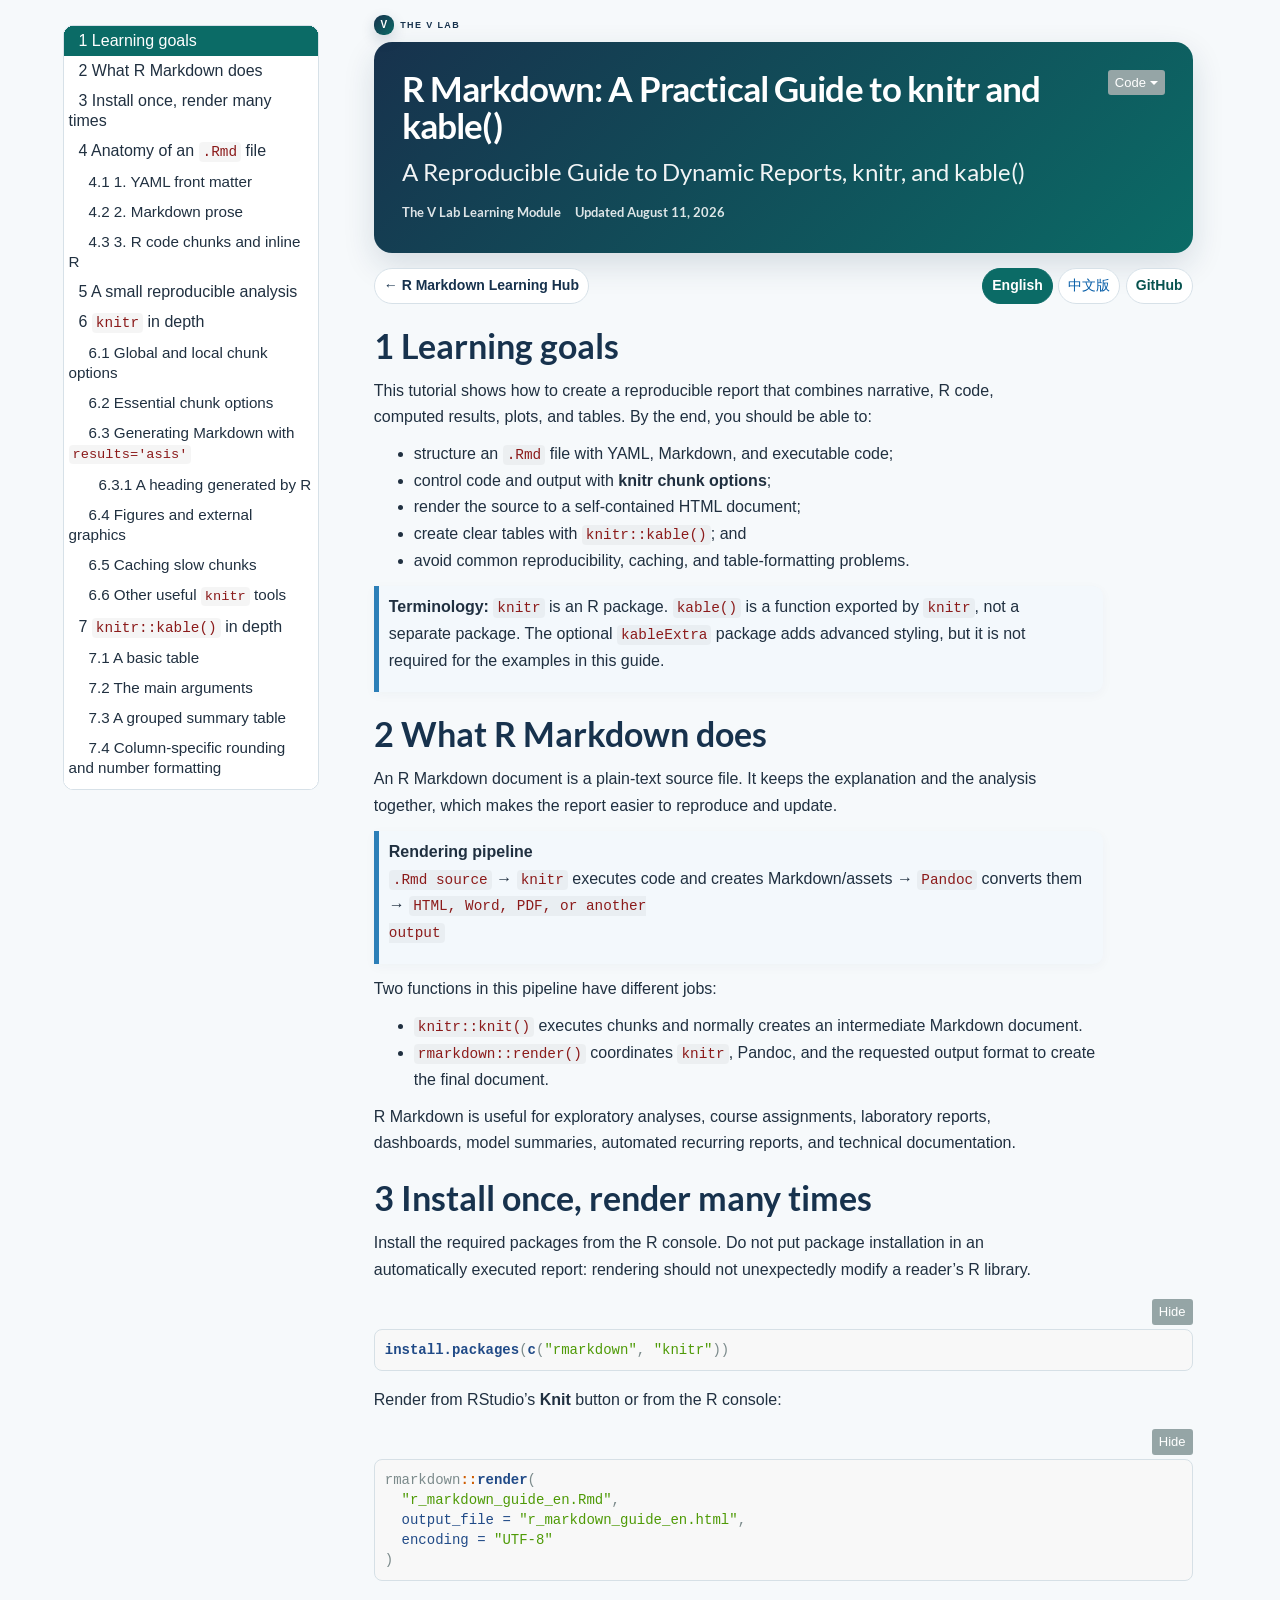
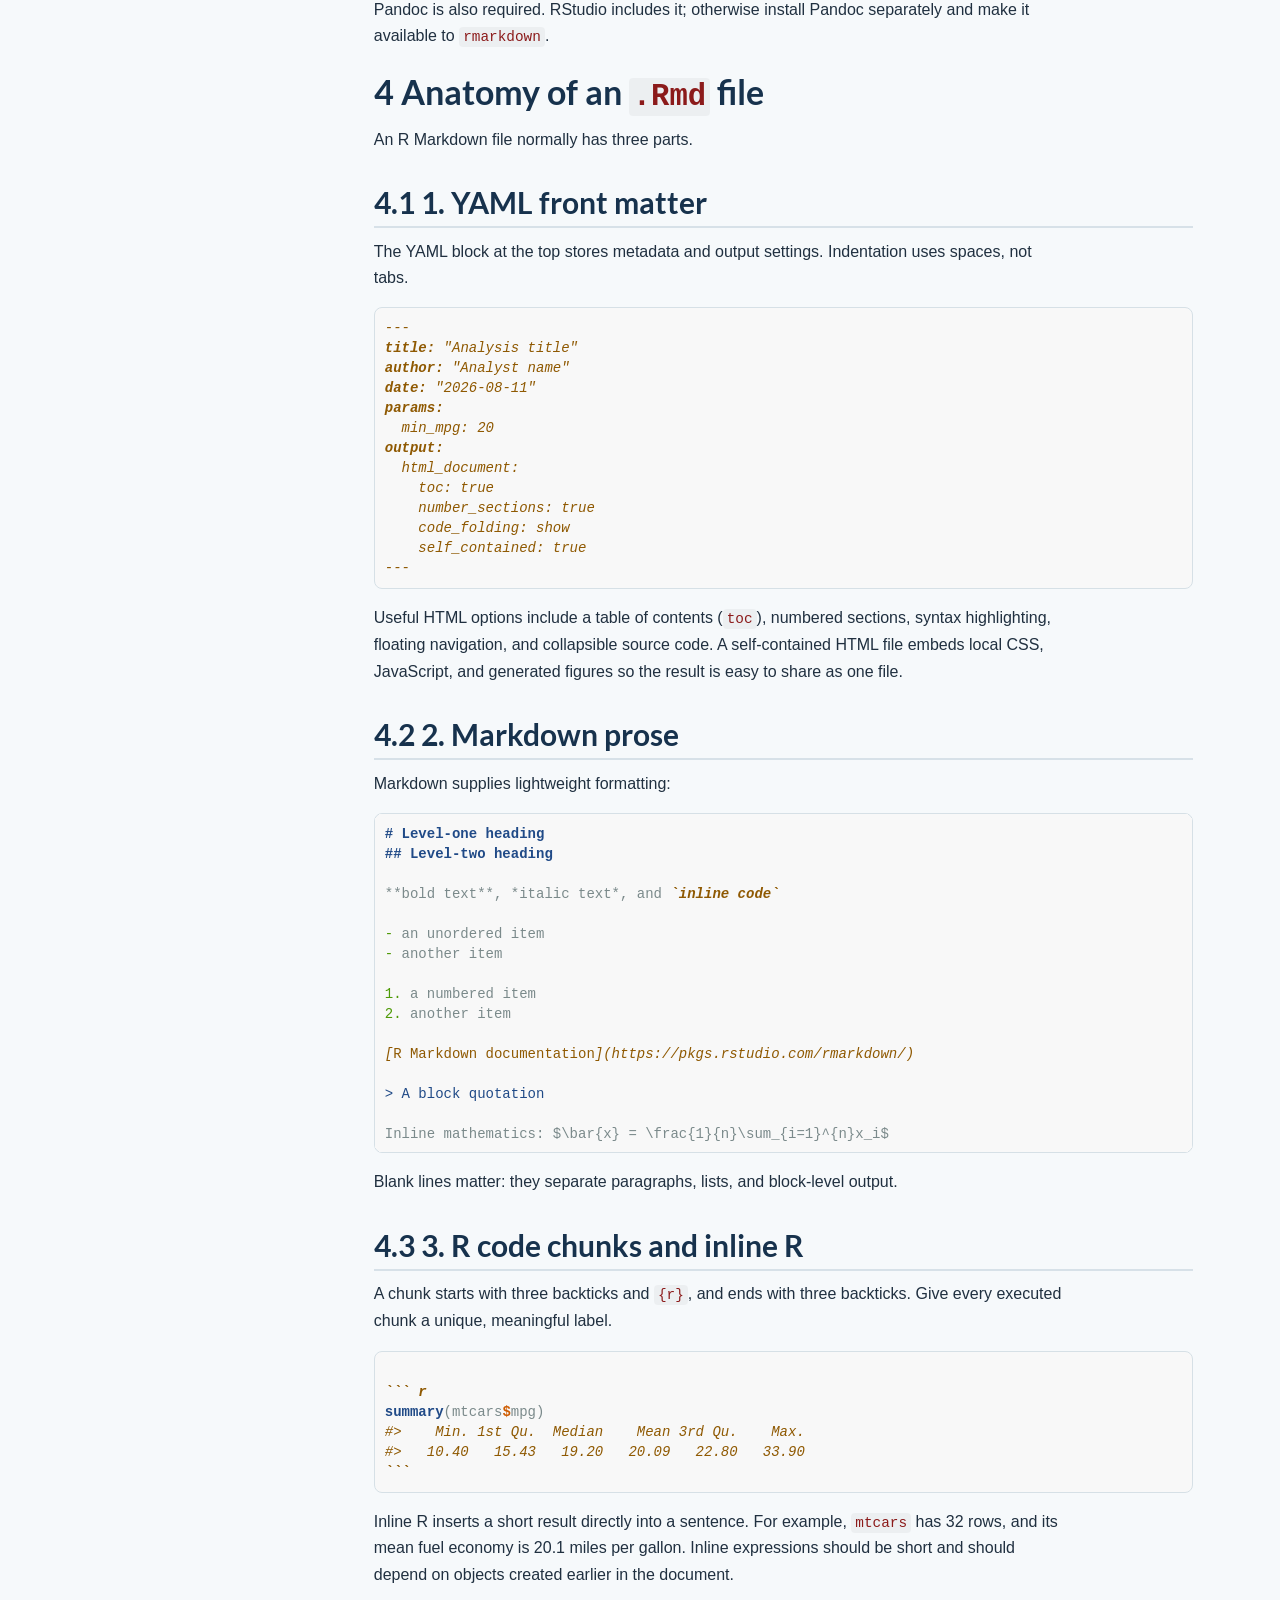
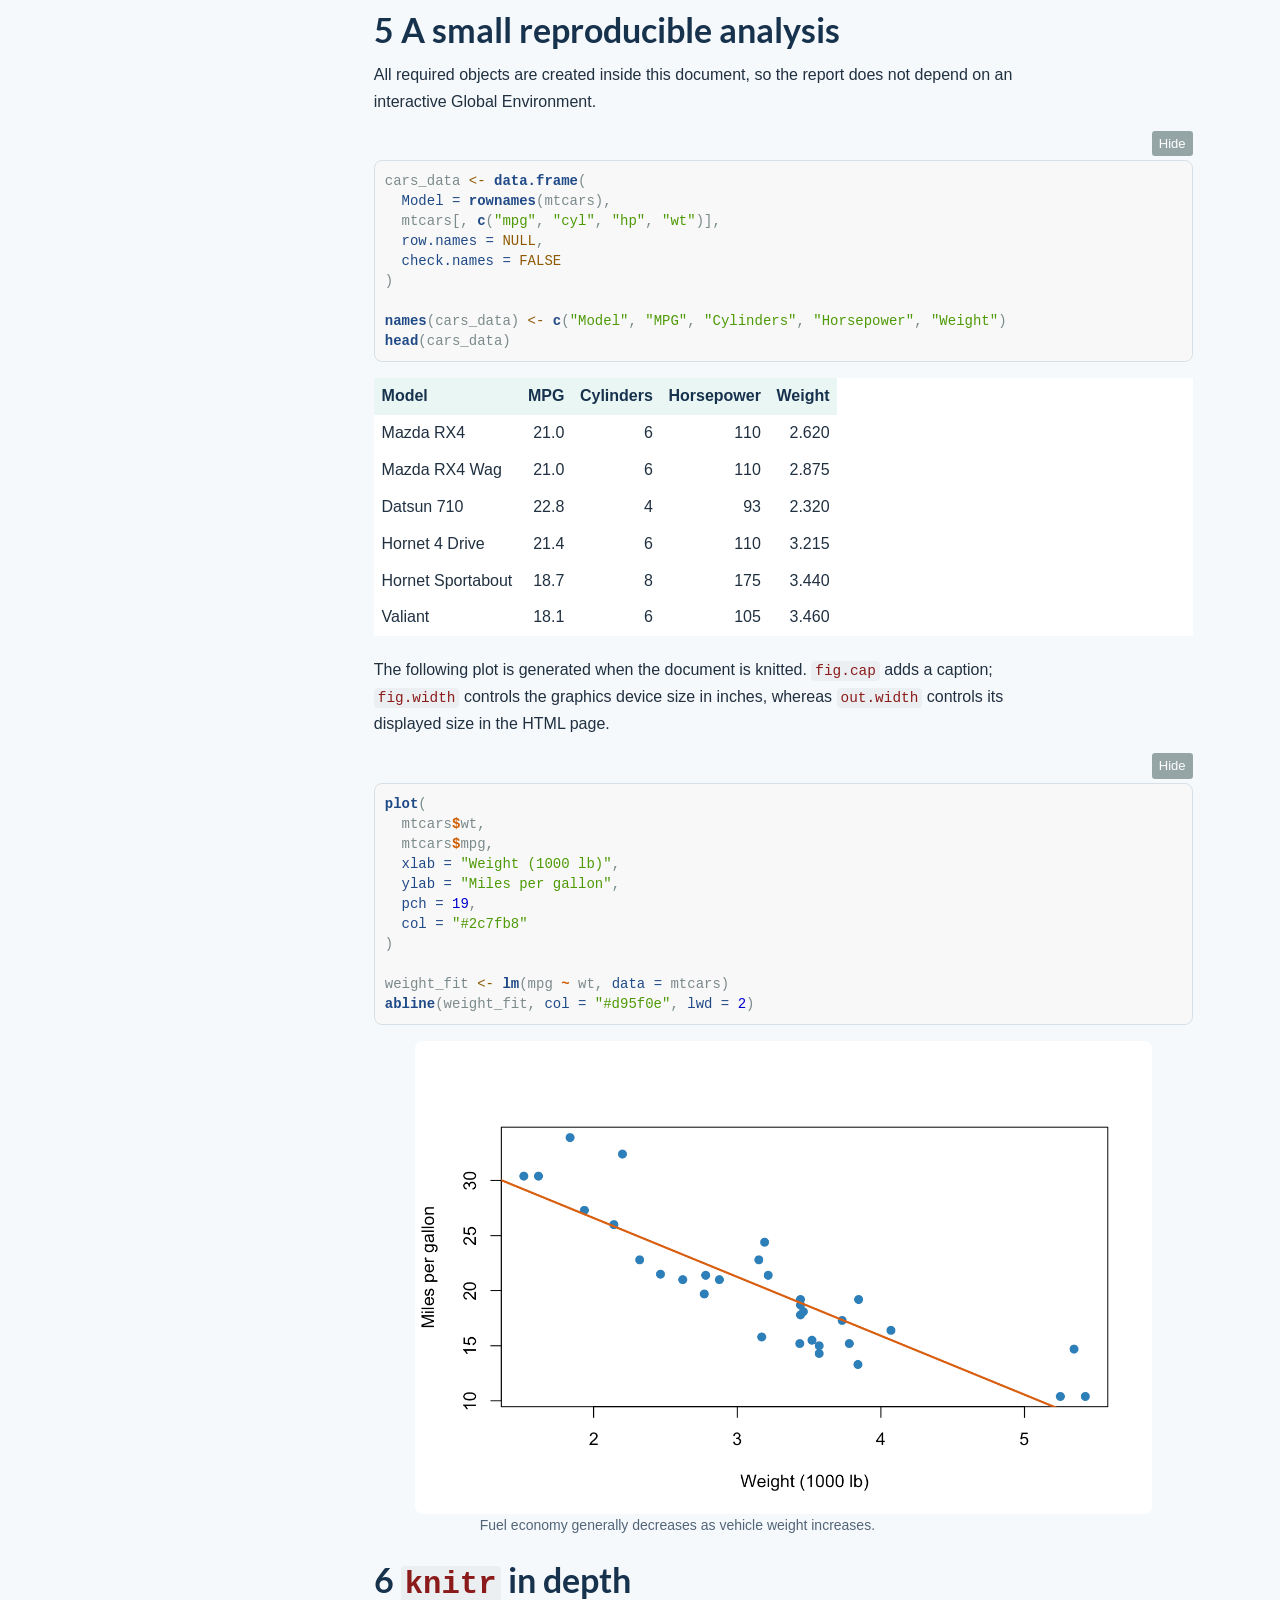
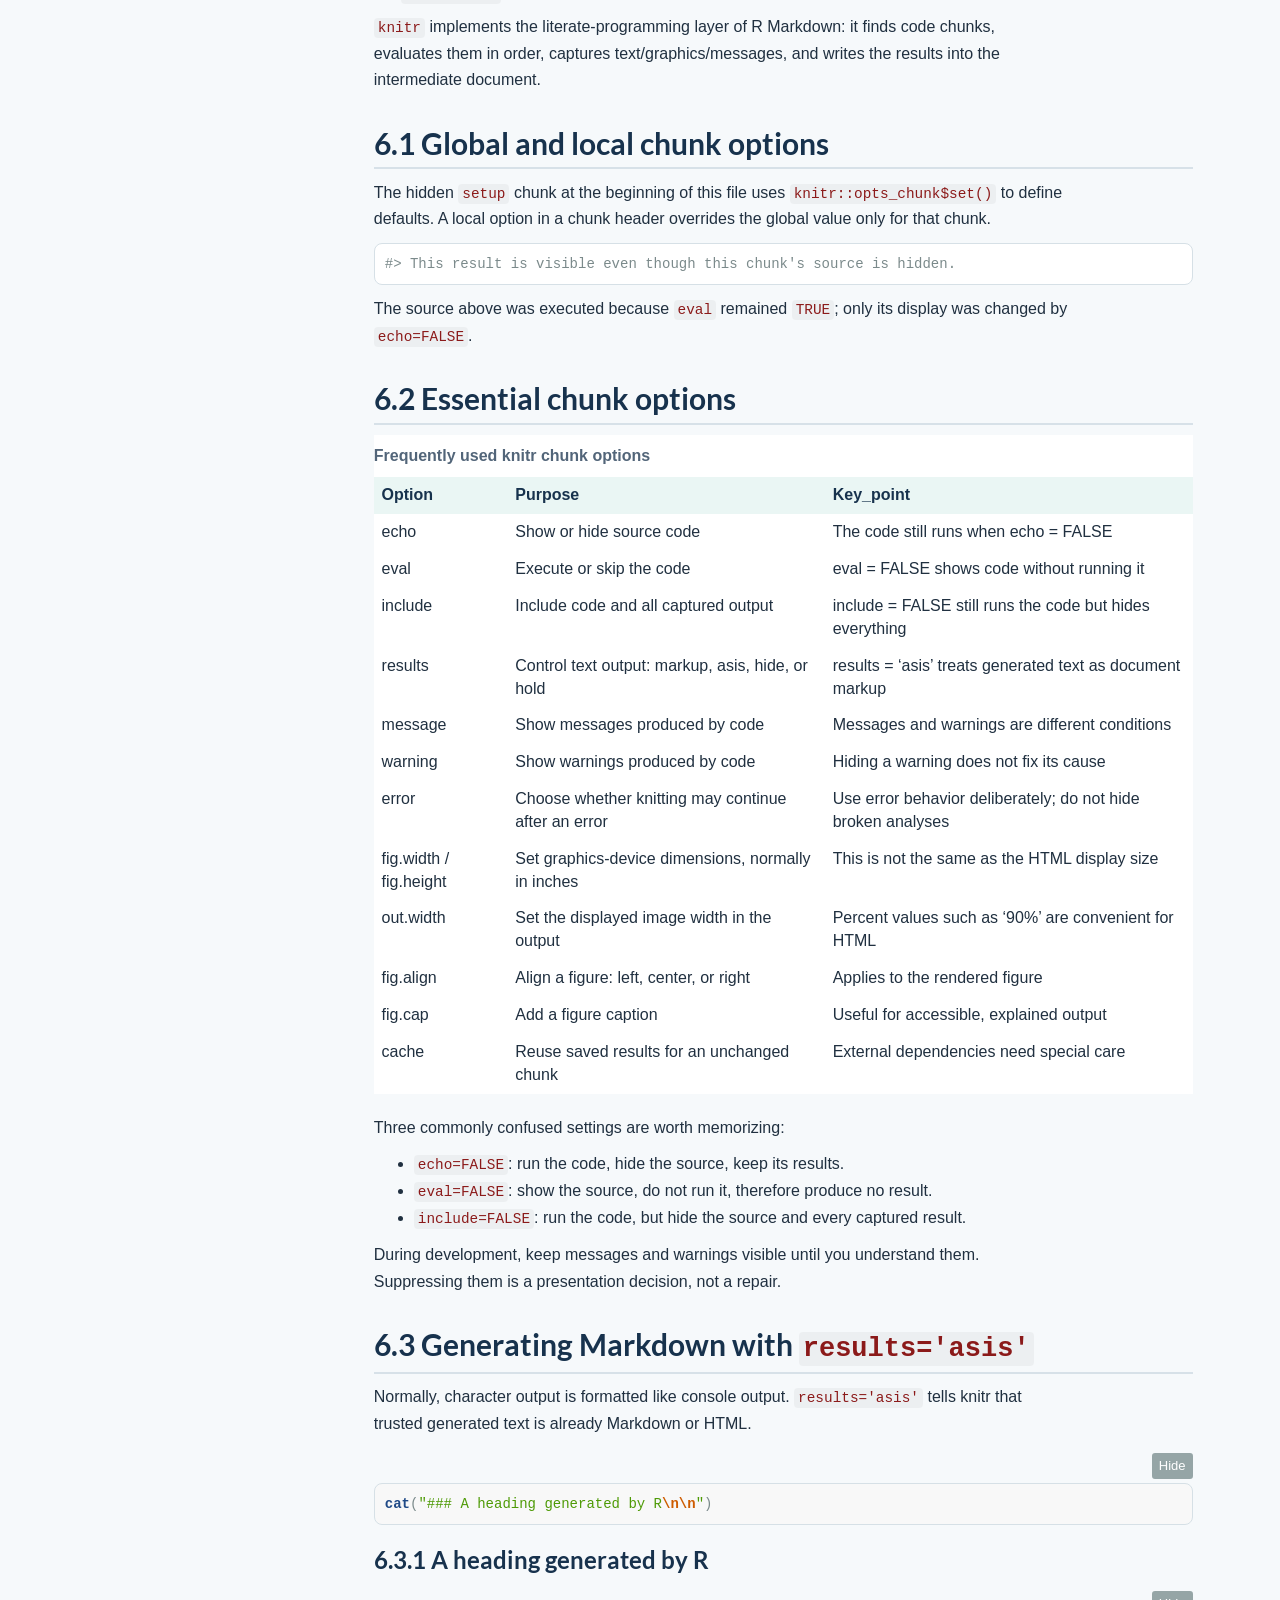
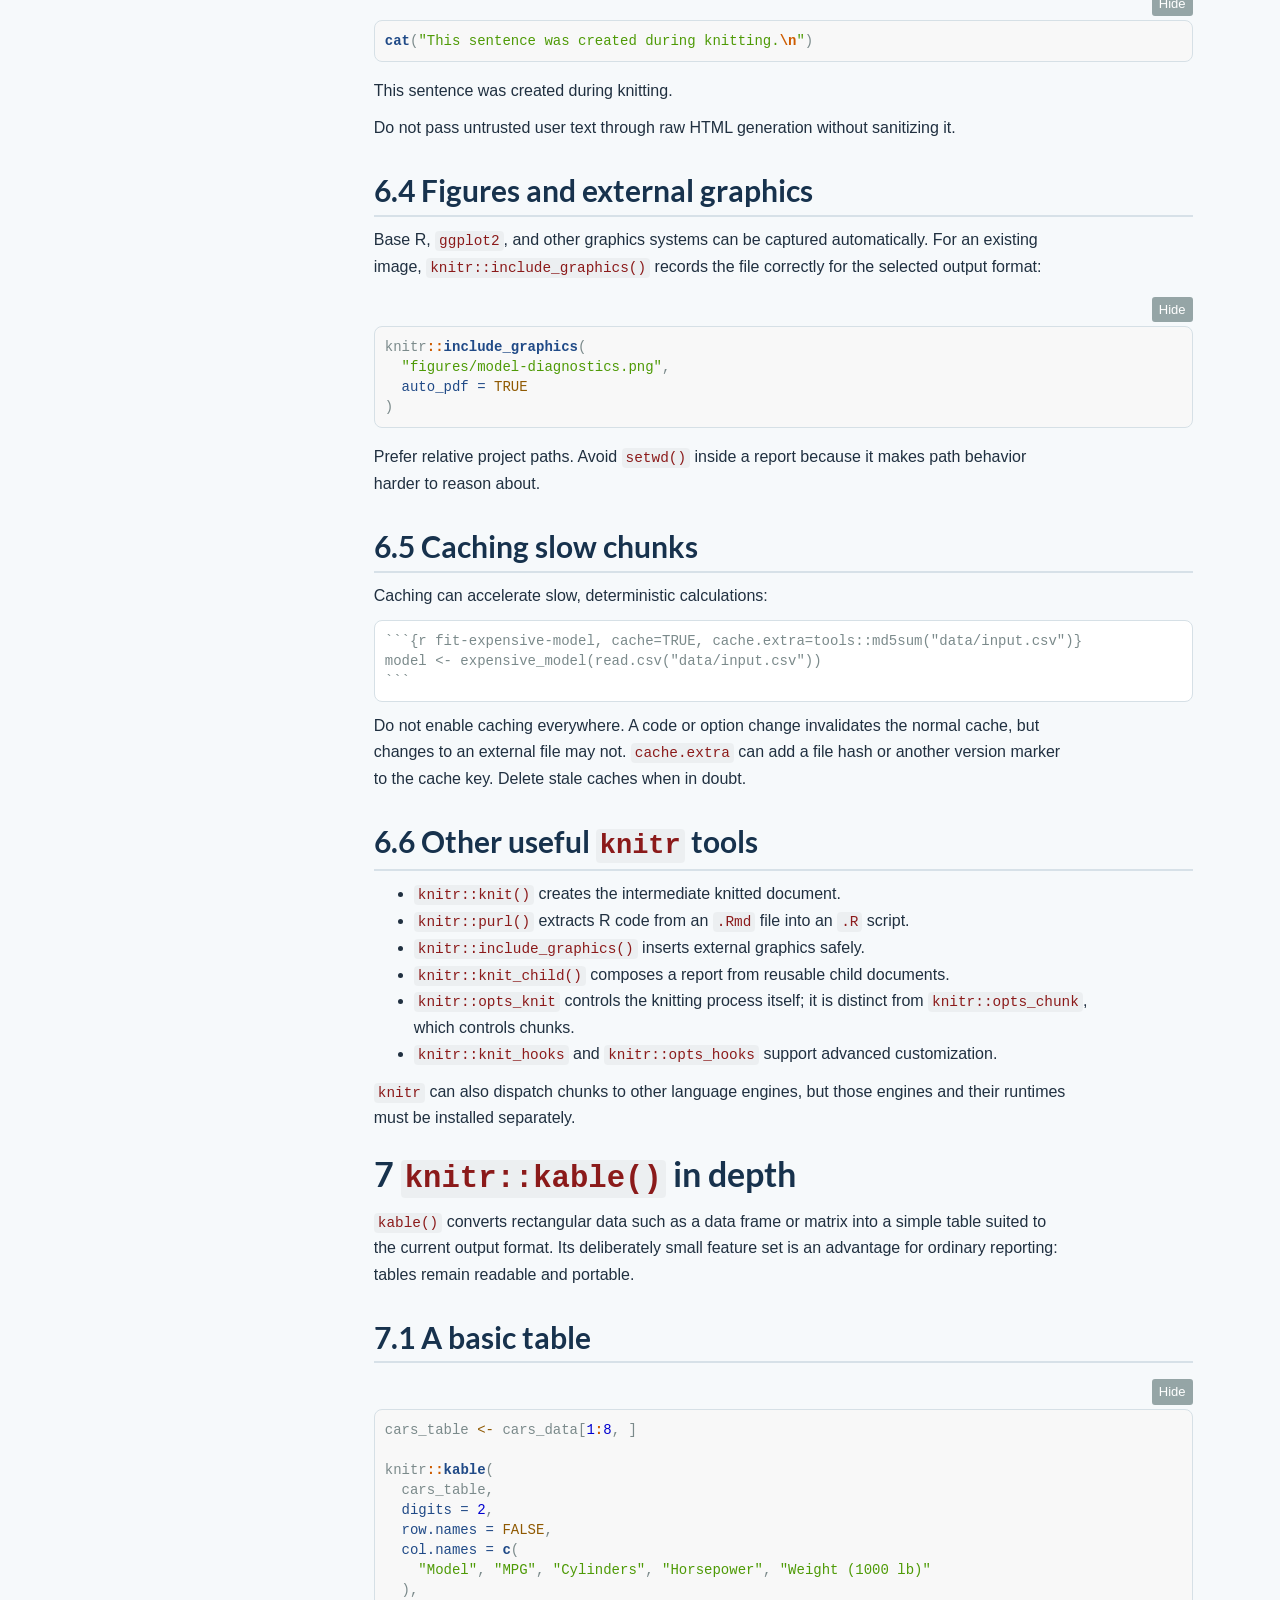
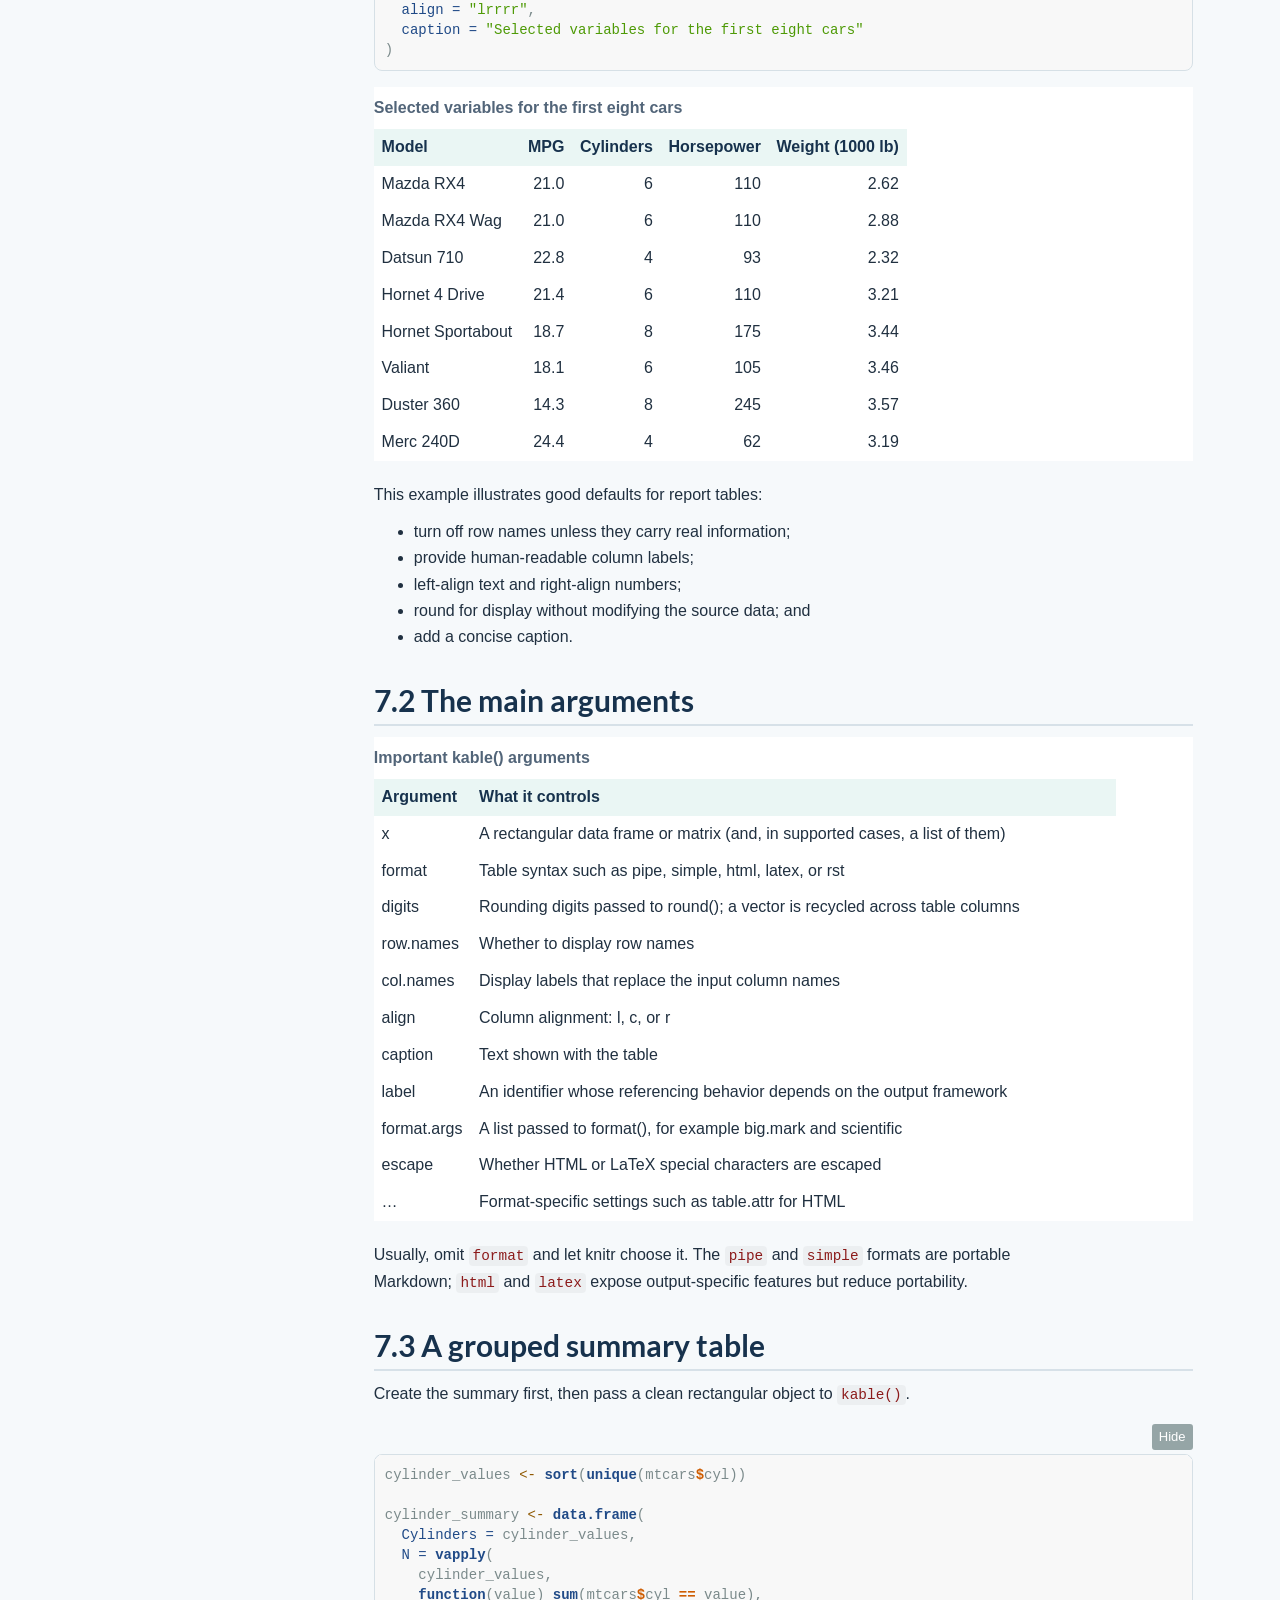
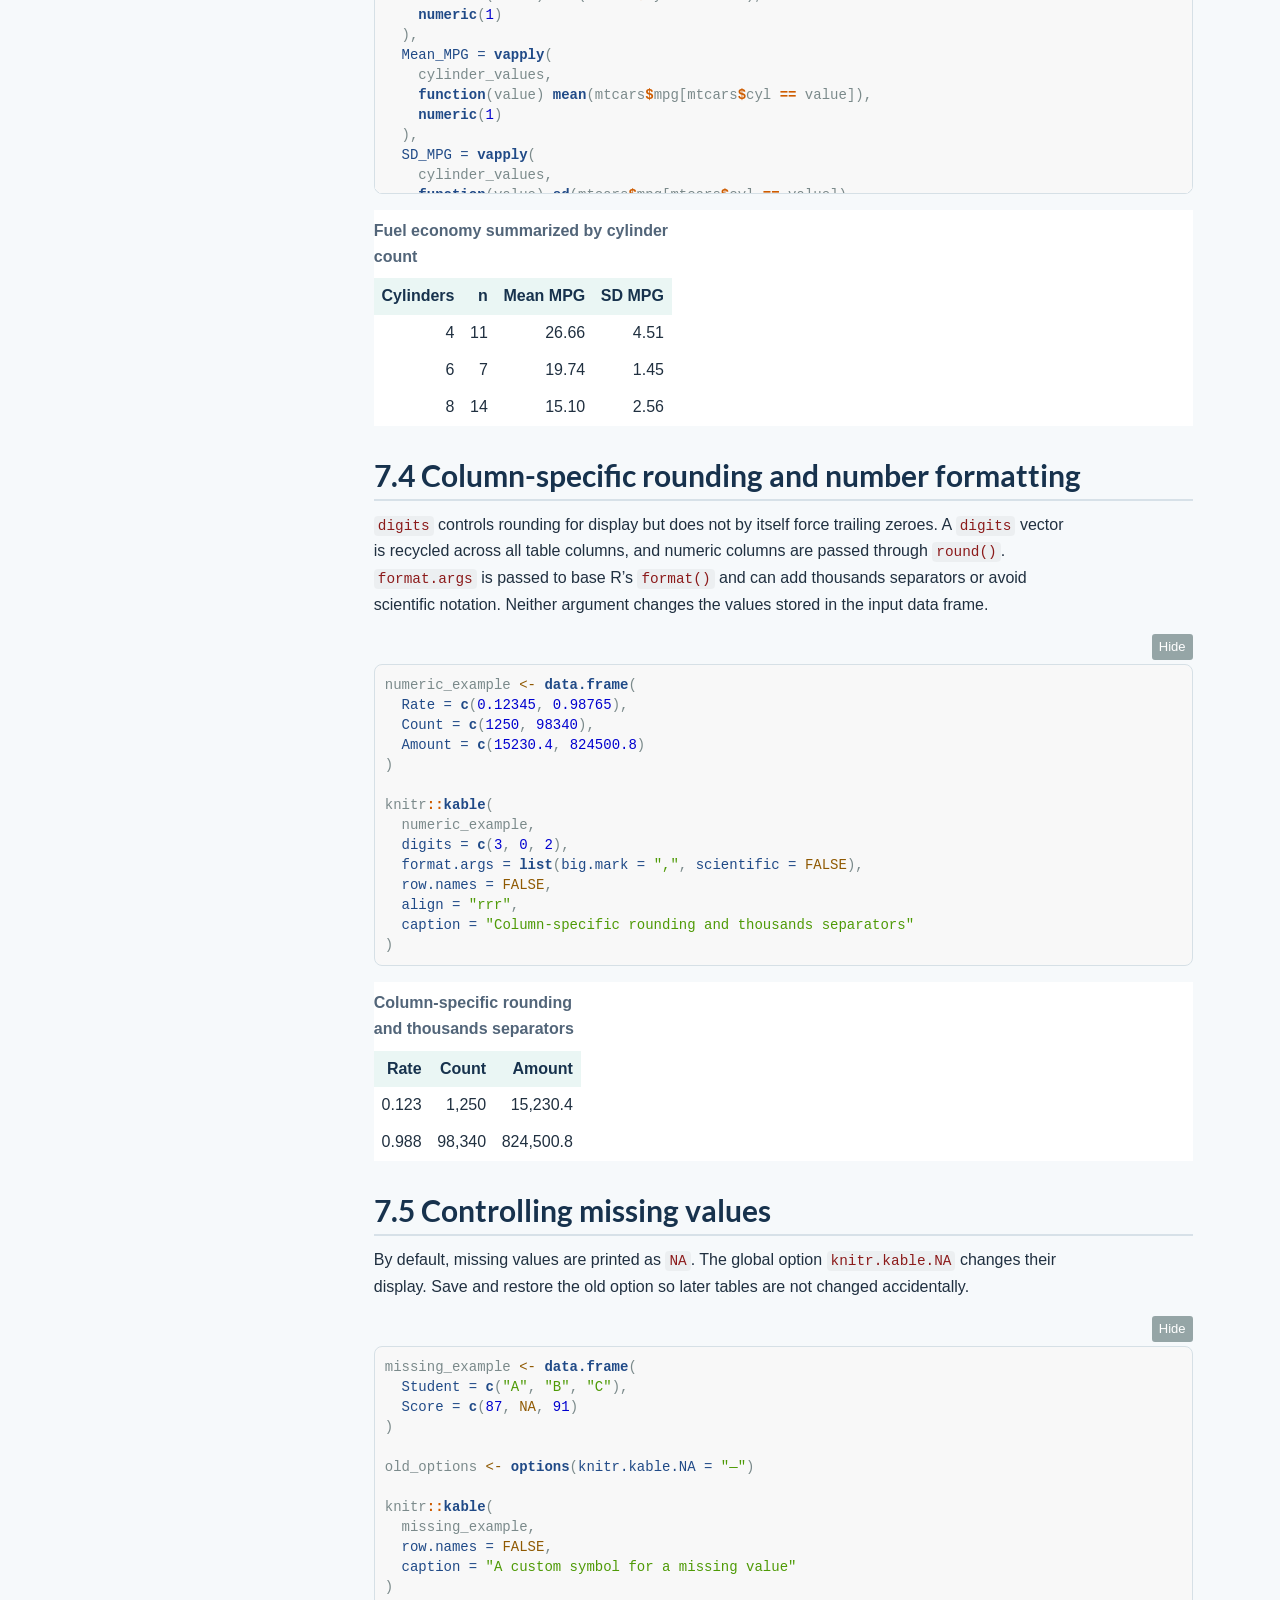
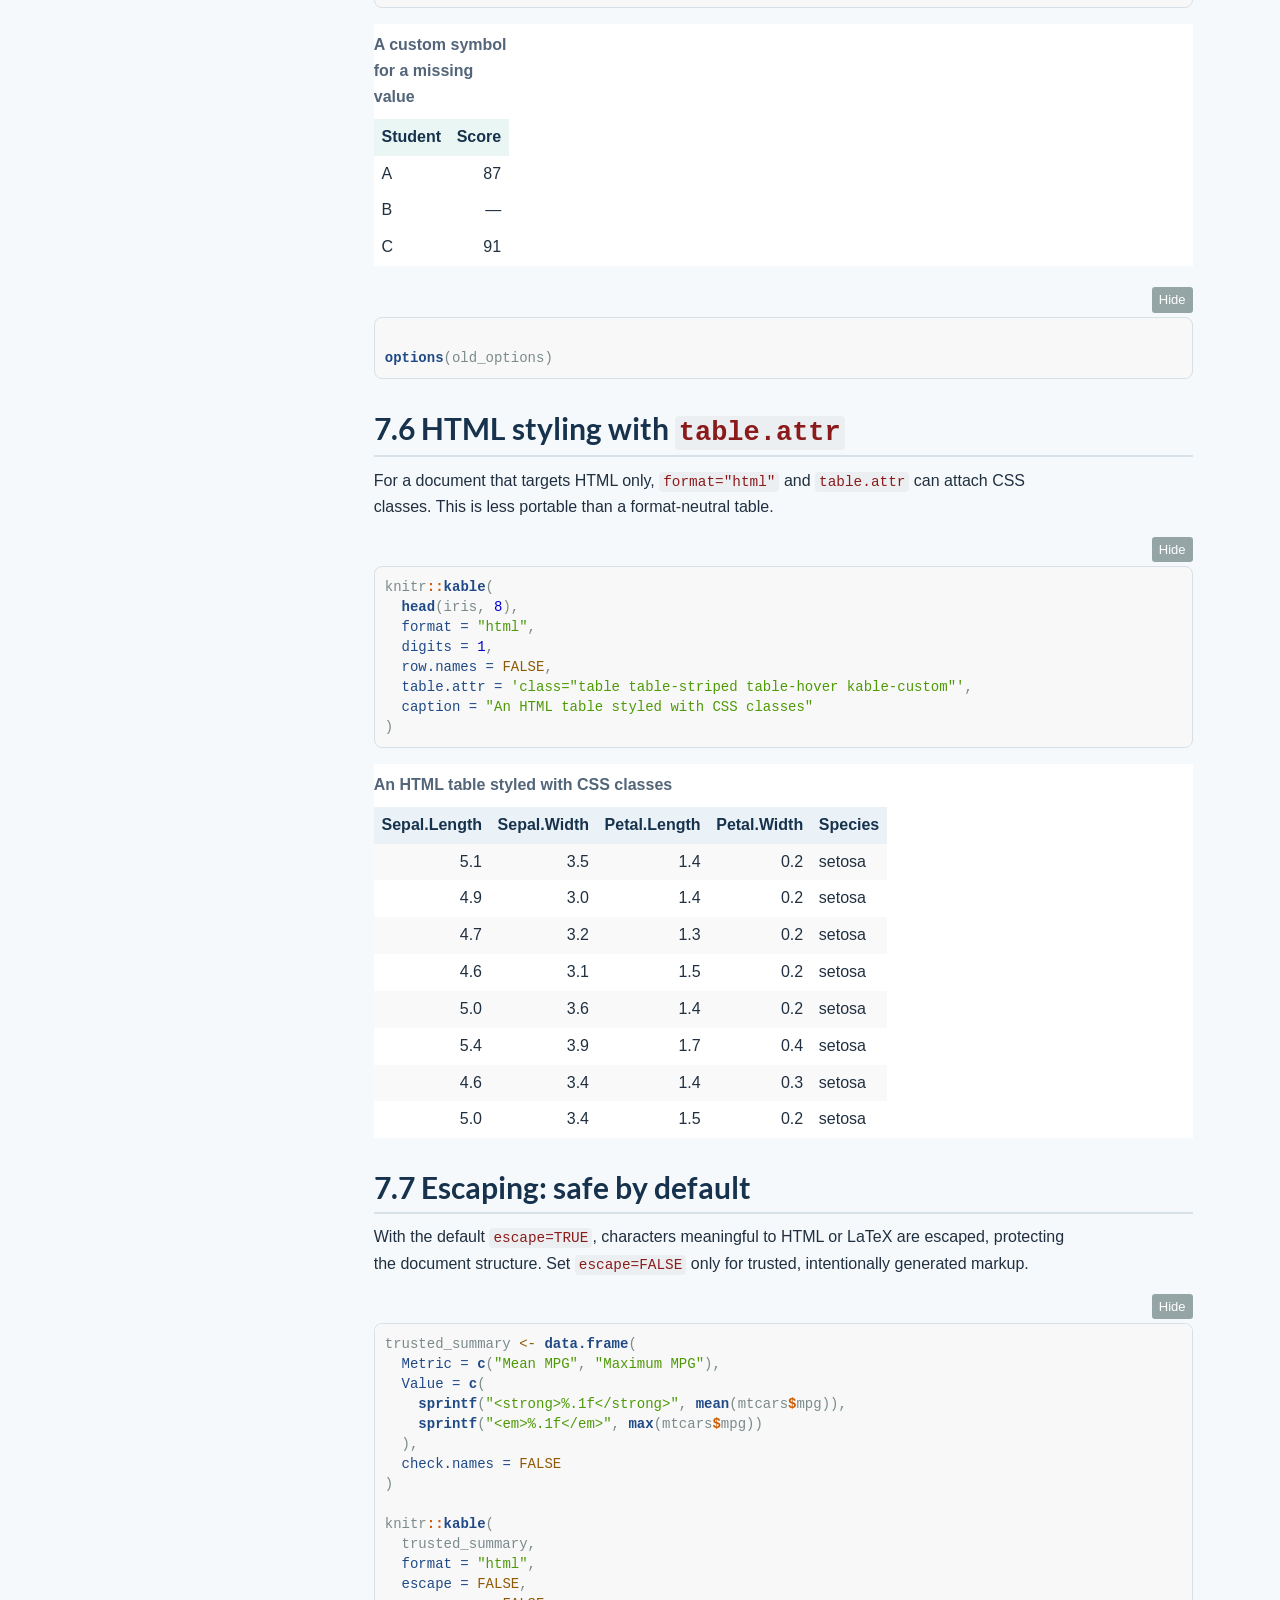
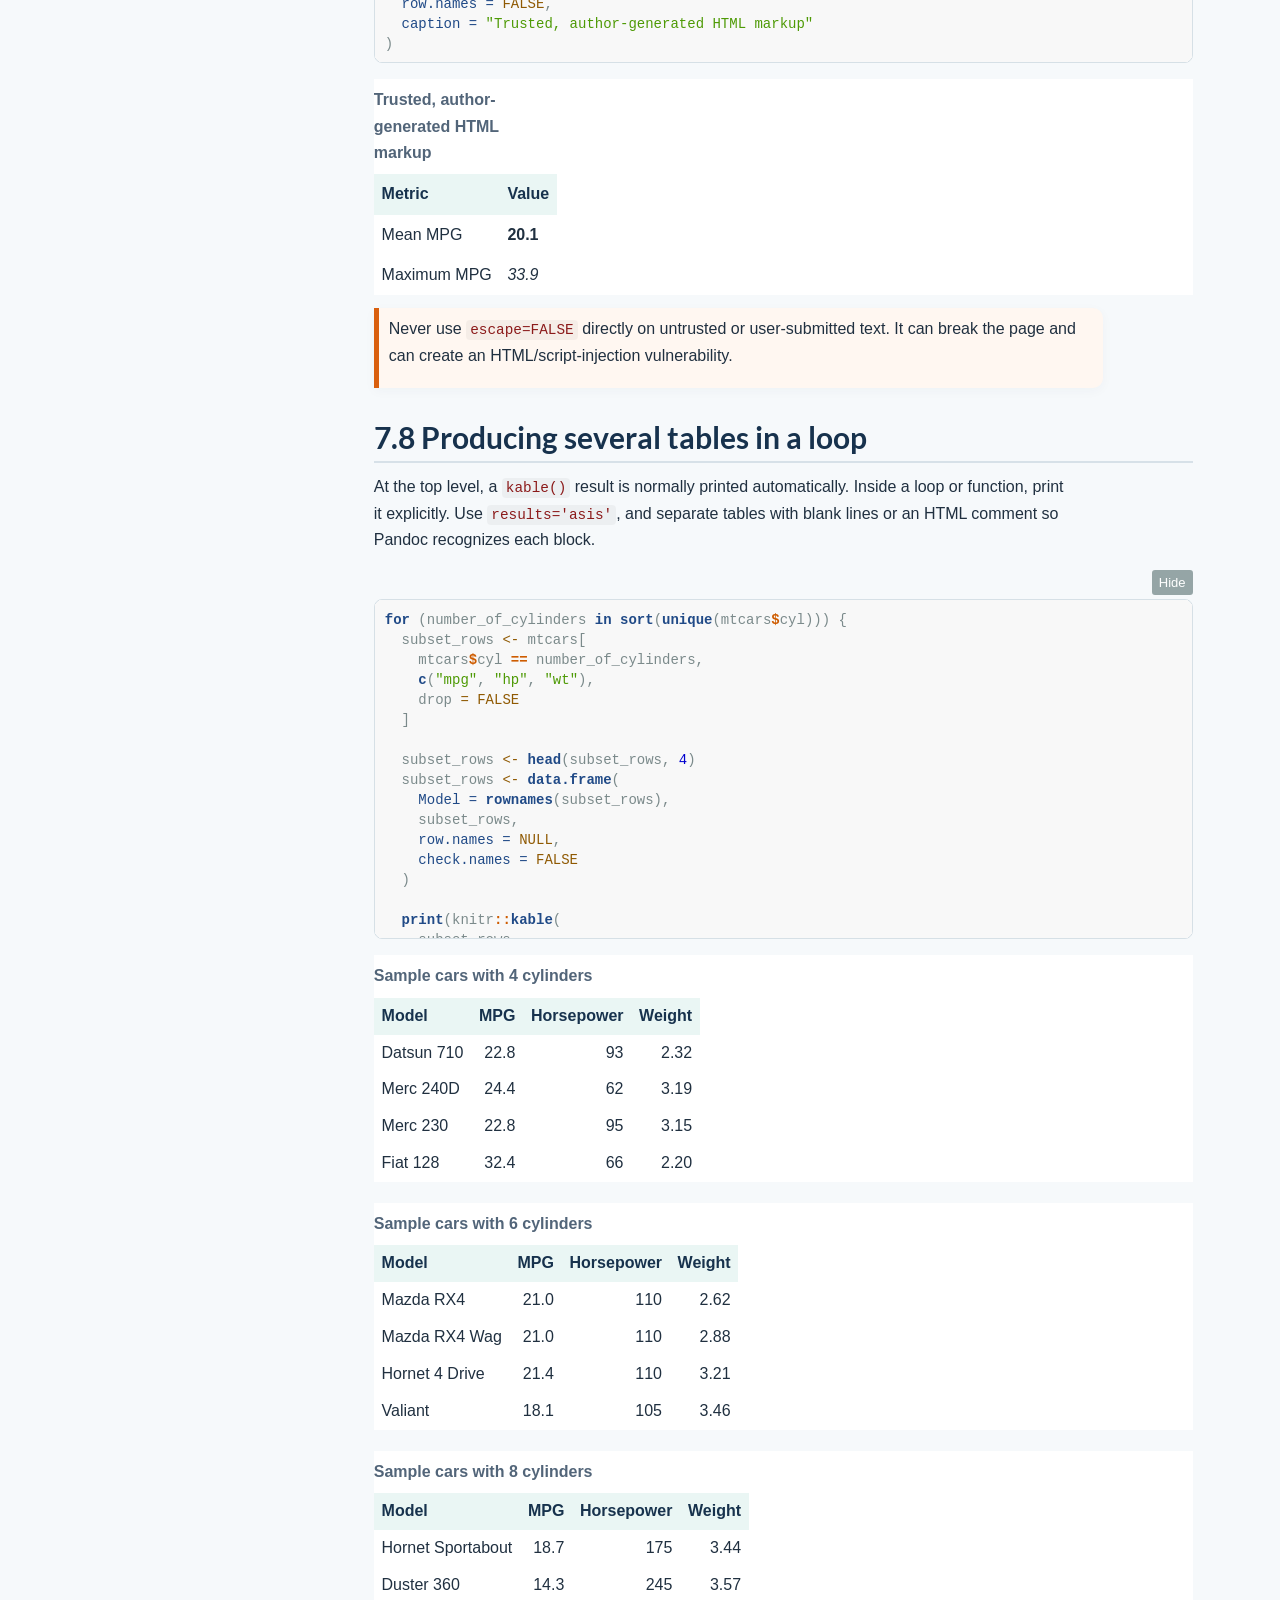
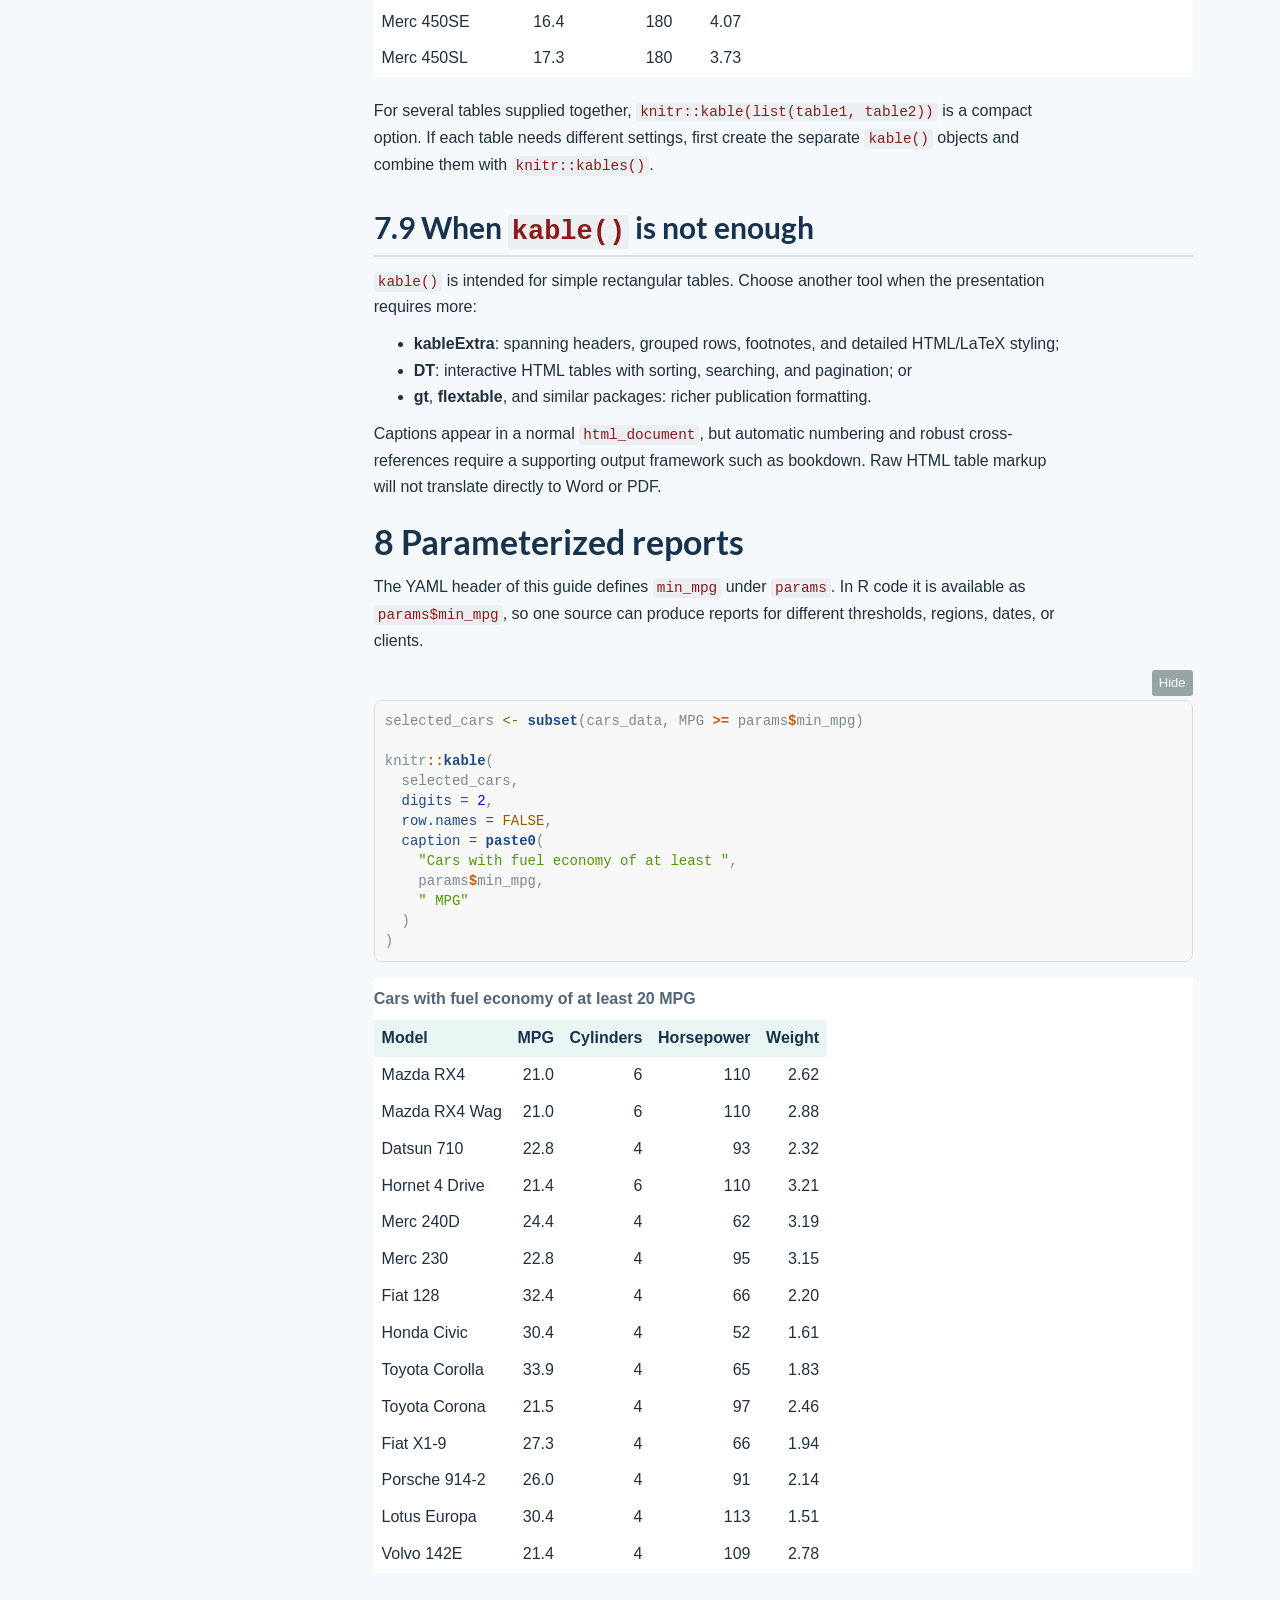
==== commit 2155564f: "Build bilingual R Markdown learning site" ====
--- a/r_markdown_guide_en.html
+++ b/r_markdown_guide_en.html
@@ -9,11 +9,10 @@
 <meta http-equiv="X-UA-Compatible" content="IE=EDGE" />
 
 
-<meta name="author" content="R Markdown Tutorial" />
-
-<meta name="date" content="2026-08-11" />
-
-<title>R Markdown: A Practical Guide to knitr and kable()</title>
+<meta name="author" content="The V Lab Learning Module" />
+
+
+<title>R Markdown Practical Guide | The V Lab</title>
 
 <script>// Pandoc 2.9 adds attributes on both header and div. We remove the former (to
 // be compatible with the behavior of Pandoc < 2.8).
@@ -33,24 +32,24 @@
 </script>
 <meta name="viewport" content="width=device-width, initial-scale=1" />
 <style type="text/css">@font-face {
-font-family: 'Source Sans Pro';
-font-style: normal;
-font-weight: 300;
-src: url([data-uri]) format('truetype');
-}
-@font-face {
-font-family: 'Source Sans Pro';
+font-family: 'Lato';
 font-style: normal;
 font-weight: 400;
-src: url([data-uri]) format('truetype');
+src: url([data-uri]) format('truetype');
 }
 @font-face {
-font-family: 'Source Sans Pro';
+font-family: 'Lato';
 font-style: normal;
 font-weight: 700;
-src: url([data-uri]) format('truetype');
-}
-html{font-family:sans-serif;-ms-text-size-adjust:100%;-webkit-text-size-adjust:100%}body{margin:0}article,aside,details,figcaption,figure,footer,header,hgroup,main,menu,nav,section,summary{display:block}audio,canvas,progress,video{display:inline-block;vertical-align:baseline}audio:not([controls]){display:none;height:0}[hidden],template{display:none}a{background-color:transparent}a:active,a:hover{outline:0}abbr[title]{border-bottom:1px dotted}b,strong{font-weight:bold}dfn{font-style:italic}h1{font-size:2em;margin:0.67em 0}mark{background:#ff0;color:#000}small{font-size:80%}sub,sup{font-size:75%;line-height:0;position:relative;vertical-align:baseline}sup{top:-0.5em}sub{bottom:-0.25em}img{border:0}svg:not(:root){overflow:hidden}figure{margin:1em 40px}hr{-webkit-box-sizing:content-box;-moz-box-sizing:content-box;box-sizing:content-box;height:0}pre{overflow:auto}code,kbd,pre,samp{font-family:monospace, monospace;font-size:1em}button,input,optgroup,select,textarea{color:inherit;font:inherit;margin:0}button{overflow:visible}button,select{text-transform:none}button,html input[type="button"],input[type="reset"],input[type="submit"]{-webkit-appearance:button;cursor:pointer}button[disabled],html input[disabled]{cursor:default}button::-moz-focus-inner,input::-moz-focus-inner{border:0;padding:0}input{line-height:normal}input[type="checkbox"],input[type="radio"]{-webkit-box-sizing:border-box;-moz-box-sizing:border-box;box-sizing:border-box;padding:0}input[type="number"]::-webkit-inner-spin-button,input[type="number"]::-webkit-outer-spin-button{height:auto}input[type="search"]{-webkit-appearance:textfield;-webkit-box-sizing:content-box;-moz-box-sizing:content-box;box-sizing:content-box}input[type="search"]::-webkit-search-cancel-button,input[type="search"]::-webkit-search-decoration{-webkit-appearance:none}fieldset{border:1px solid #c0c0c0;margin:0 2px;padding:0.35em 0.625em 0.75em}legend{border:0;padding:0}textarea{overflow:auto}optgroup{font-weight:bold}table{border-collapse:collapse;border-spacing:0}td,th{padding:0}@media print{*,*:before,*:after{background:transparent !important;color:#000 !important;-webkit-box-shadow:none !important;box-shadow:none !important;text-shadow:none !important}a,a:visited{text-decoration:underline}a[href]:after{content:" (" attr(href) ")"}abbr[title]:after{content:" (" attr(title) ")"}a[href^="#"]:after,a[href^="javascript:"]:after{content:""}pre,blockquote{border:1px solid #999;page-break-inside:avoid}thead{display:table-header-group}tr,img{page-break-inside:avoid}img{max-width:100% !important}p,h2,h3{orphans:3;widows:3}h2,h3{page-break-after:avoid}.navbar{display:none}.btn>.caret,.dropup>.btn>.caret{border-top-color:#000 !important}.label{border:1px solid #000}.table{border-collapse:collapse !important}.table td,.table th{background-color:#fff !important}.table-bordered th,.table-bordered td{border:1px solid #ddd !important}}@font-face{font-family:'Glyphicons Halflings';src:url([data-uri]);src:url([data-uri]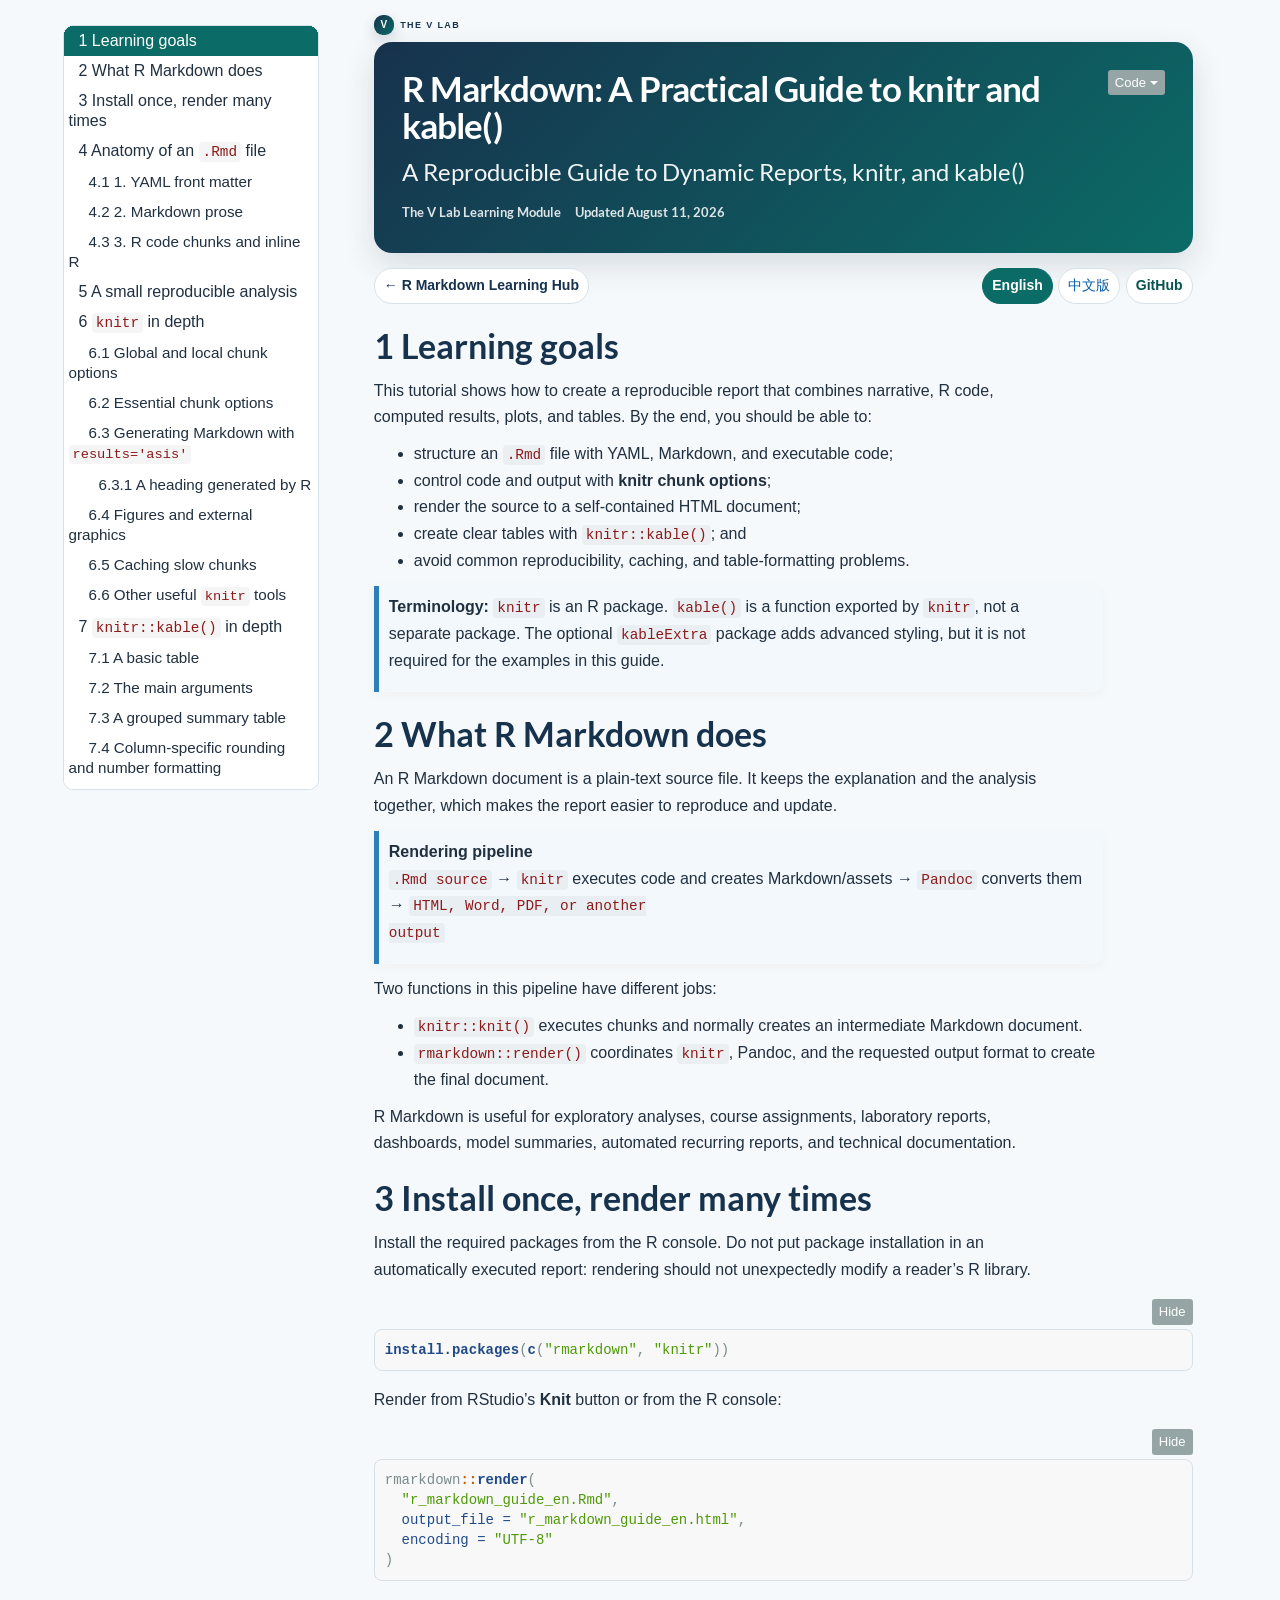
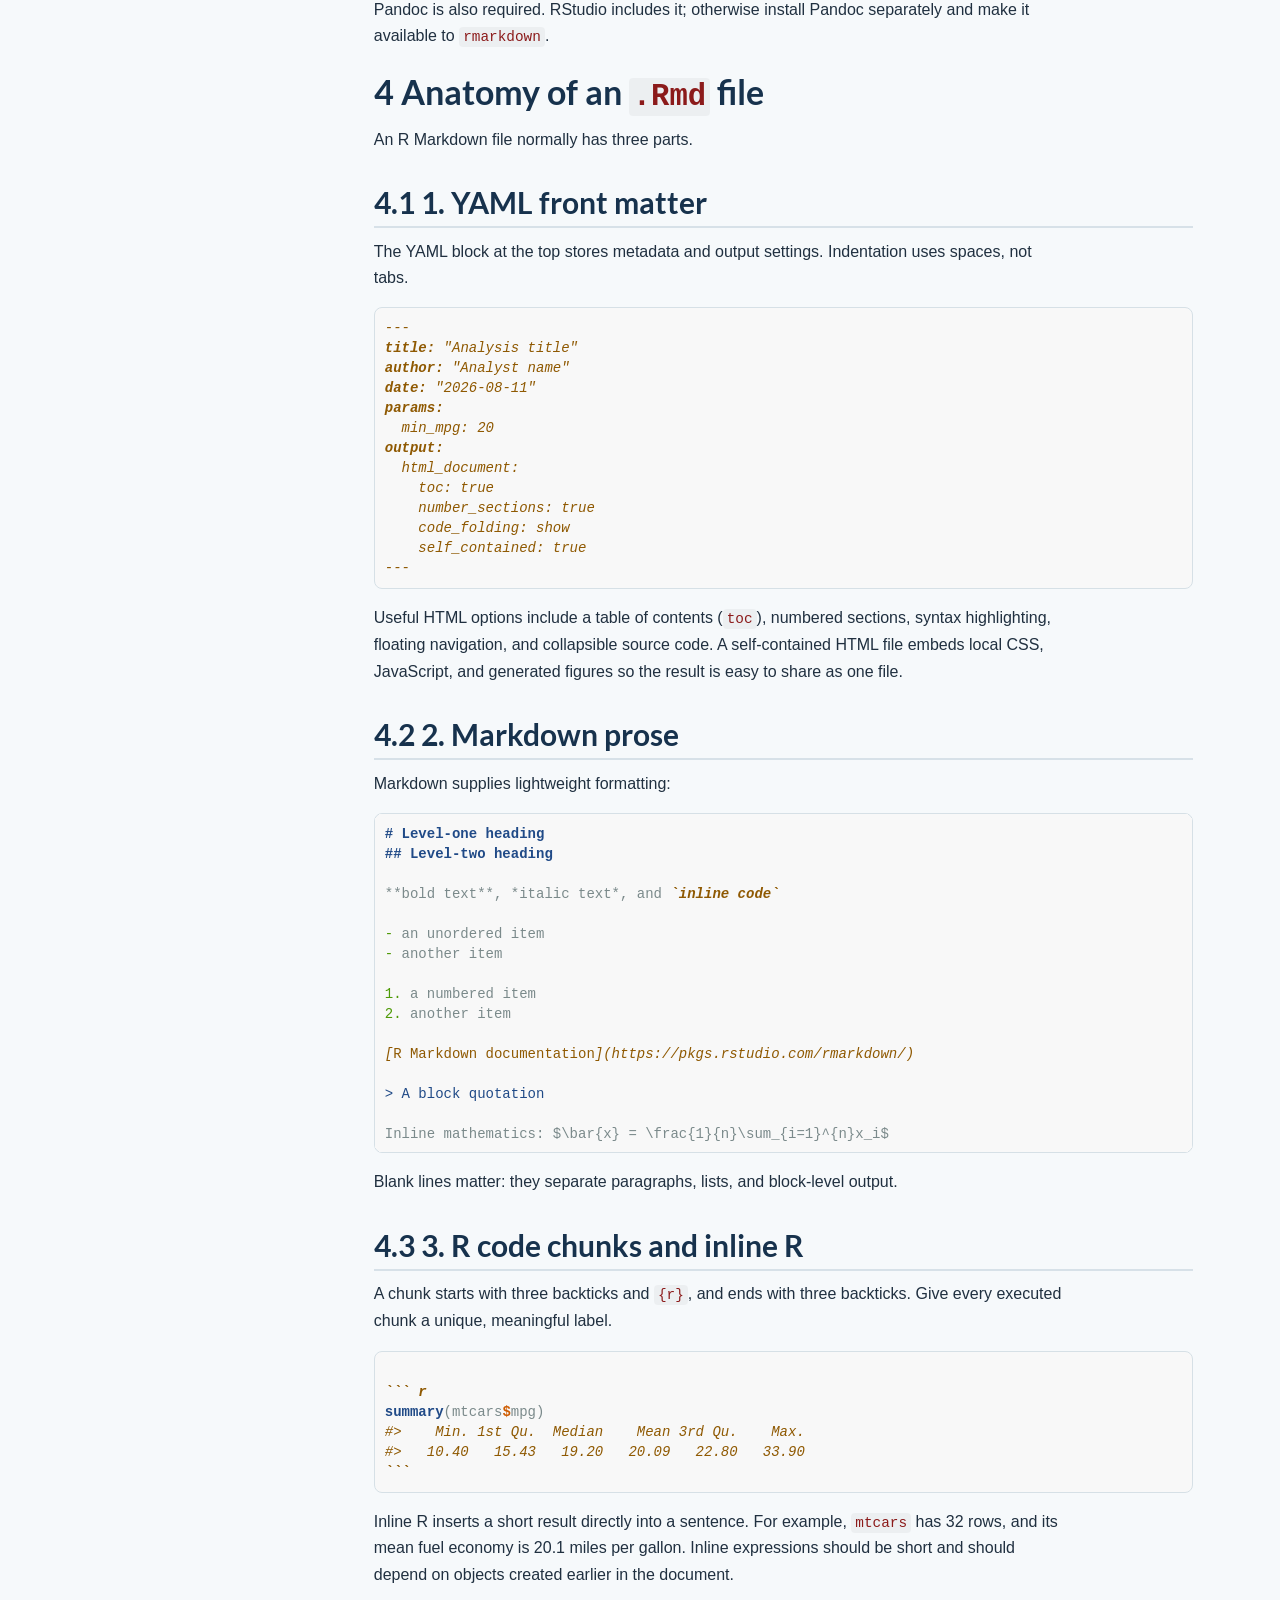
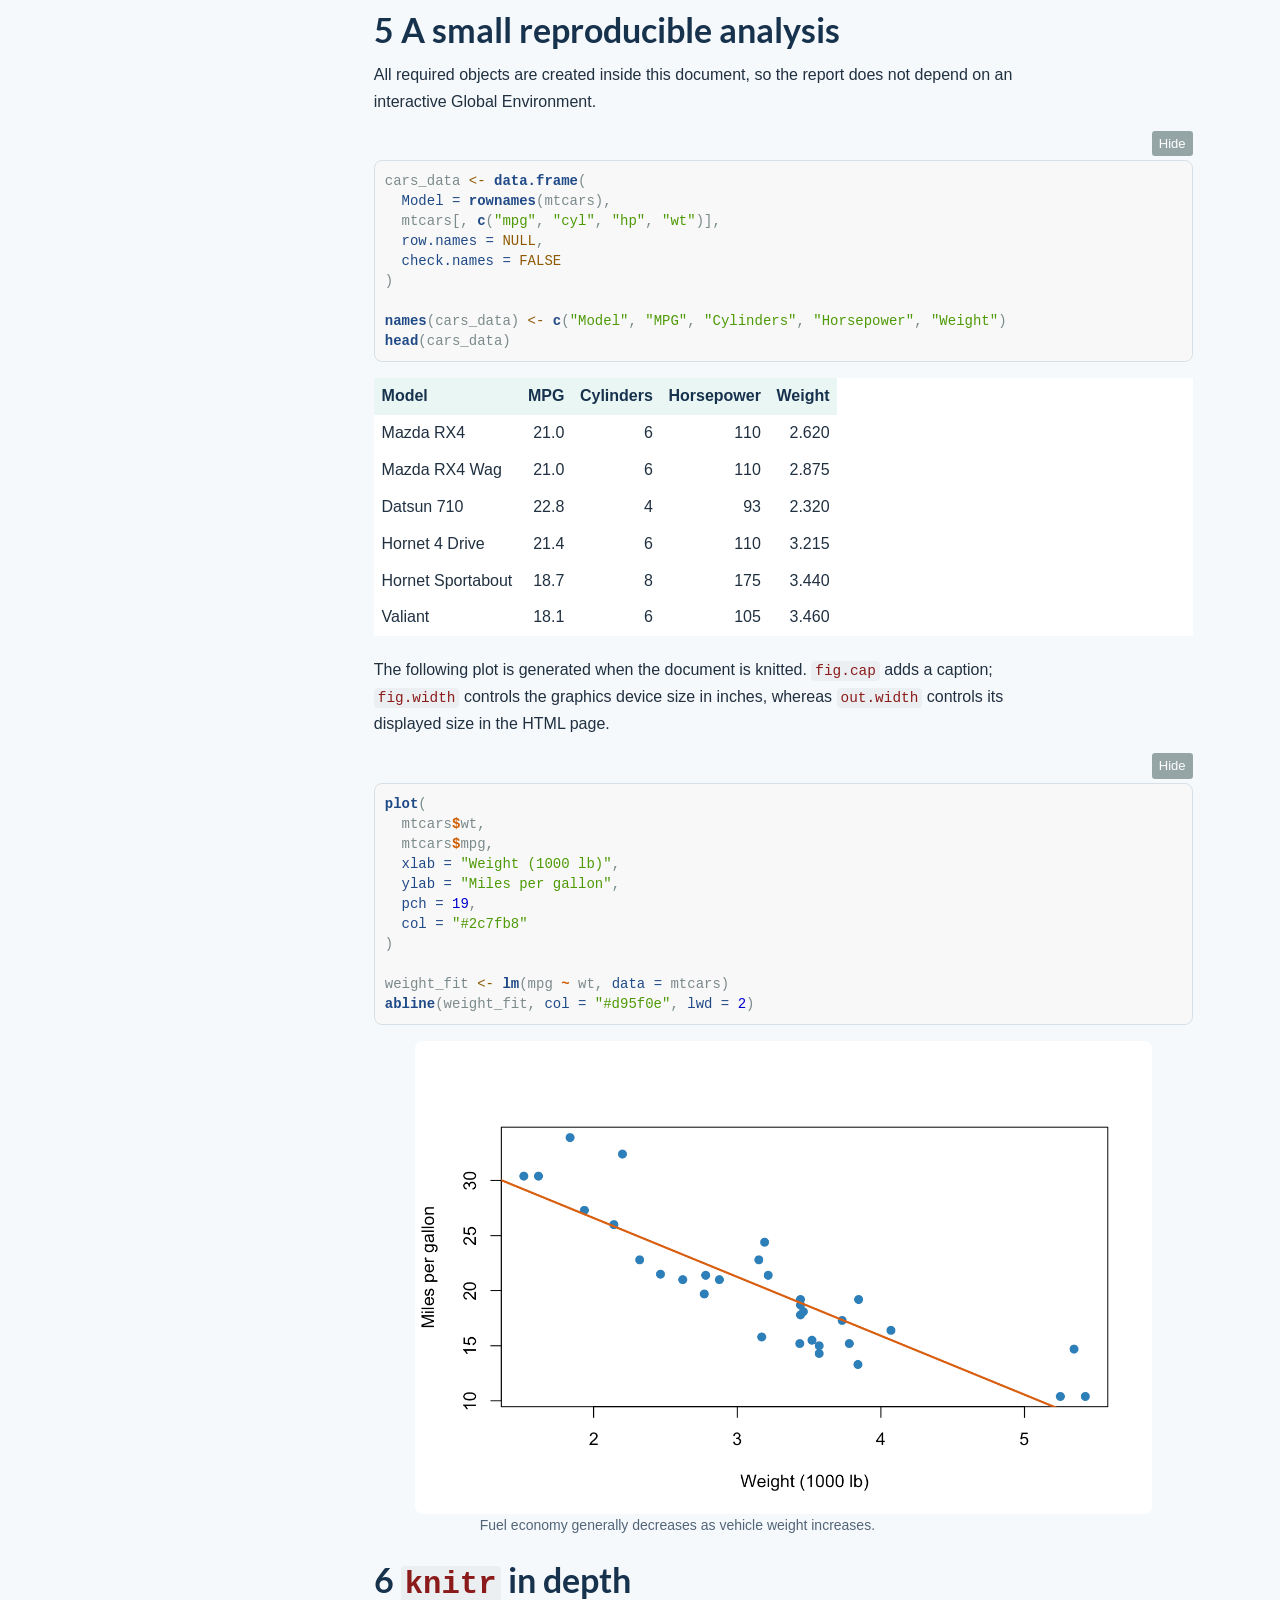
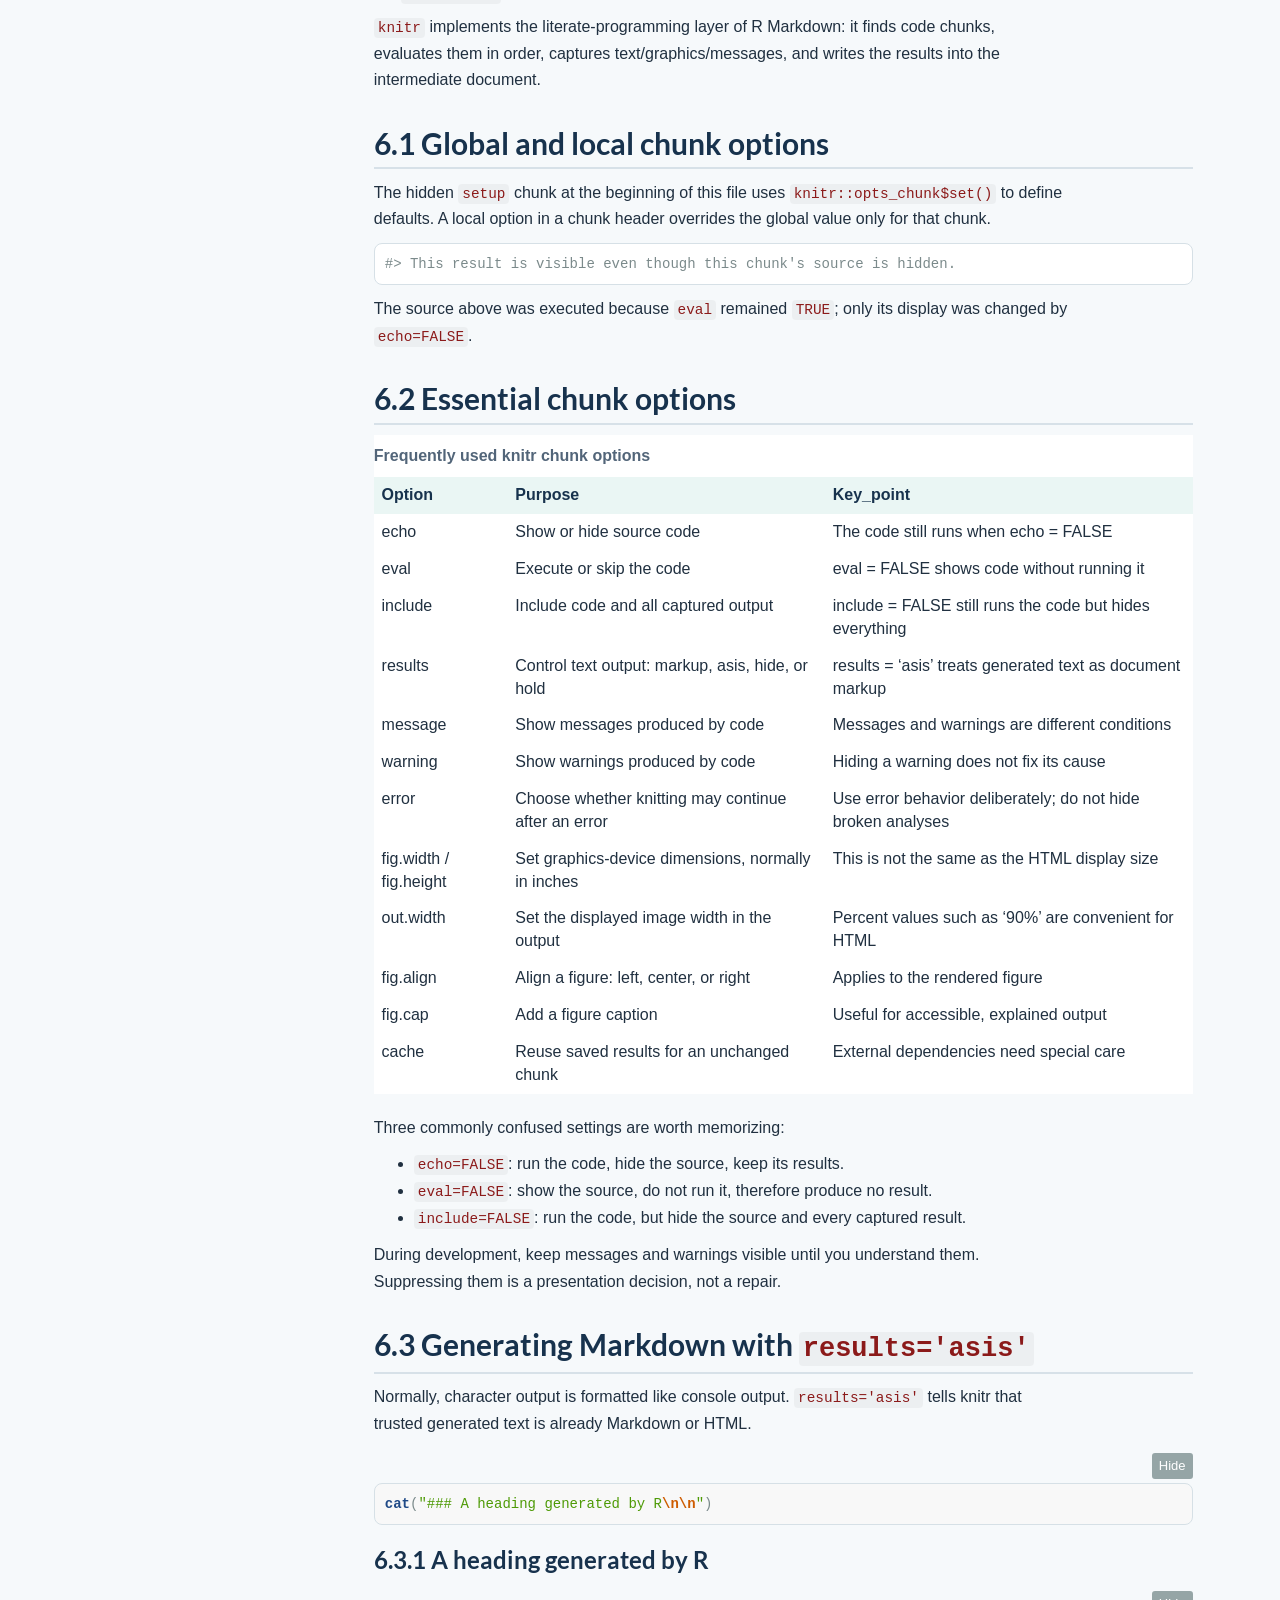
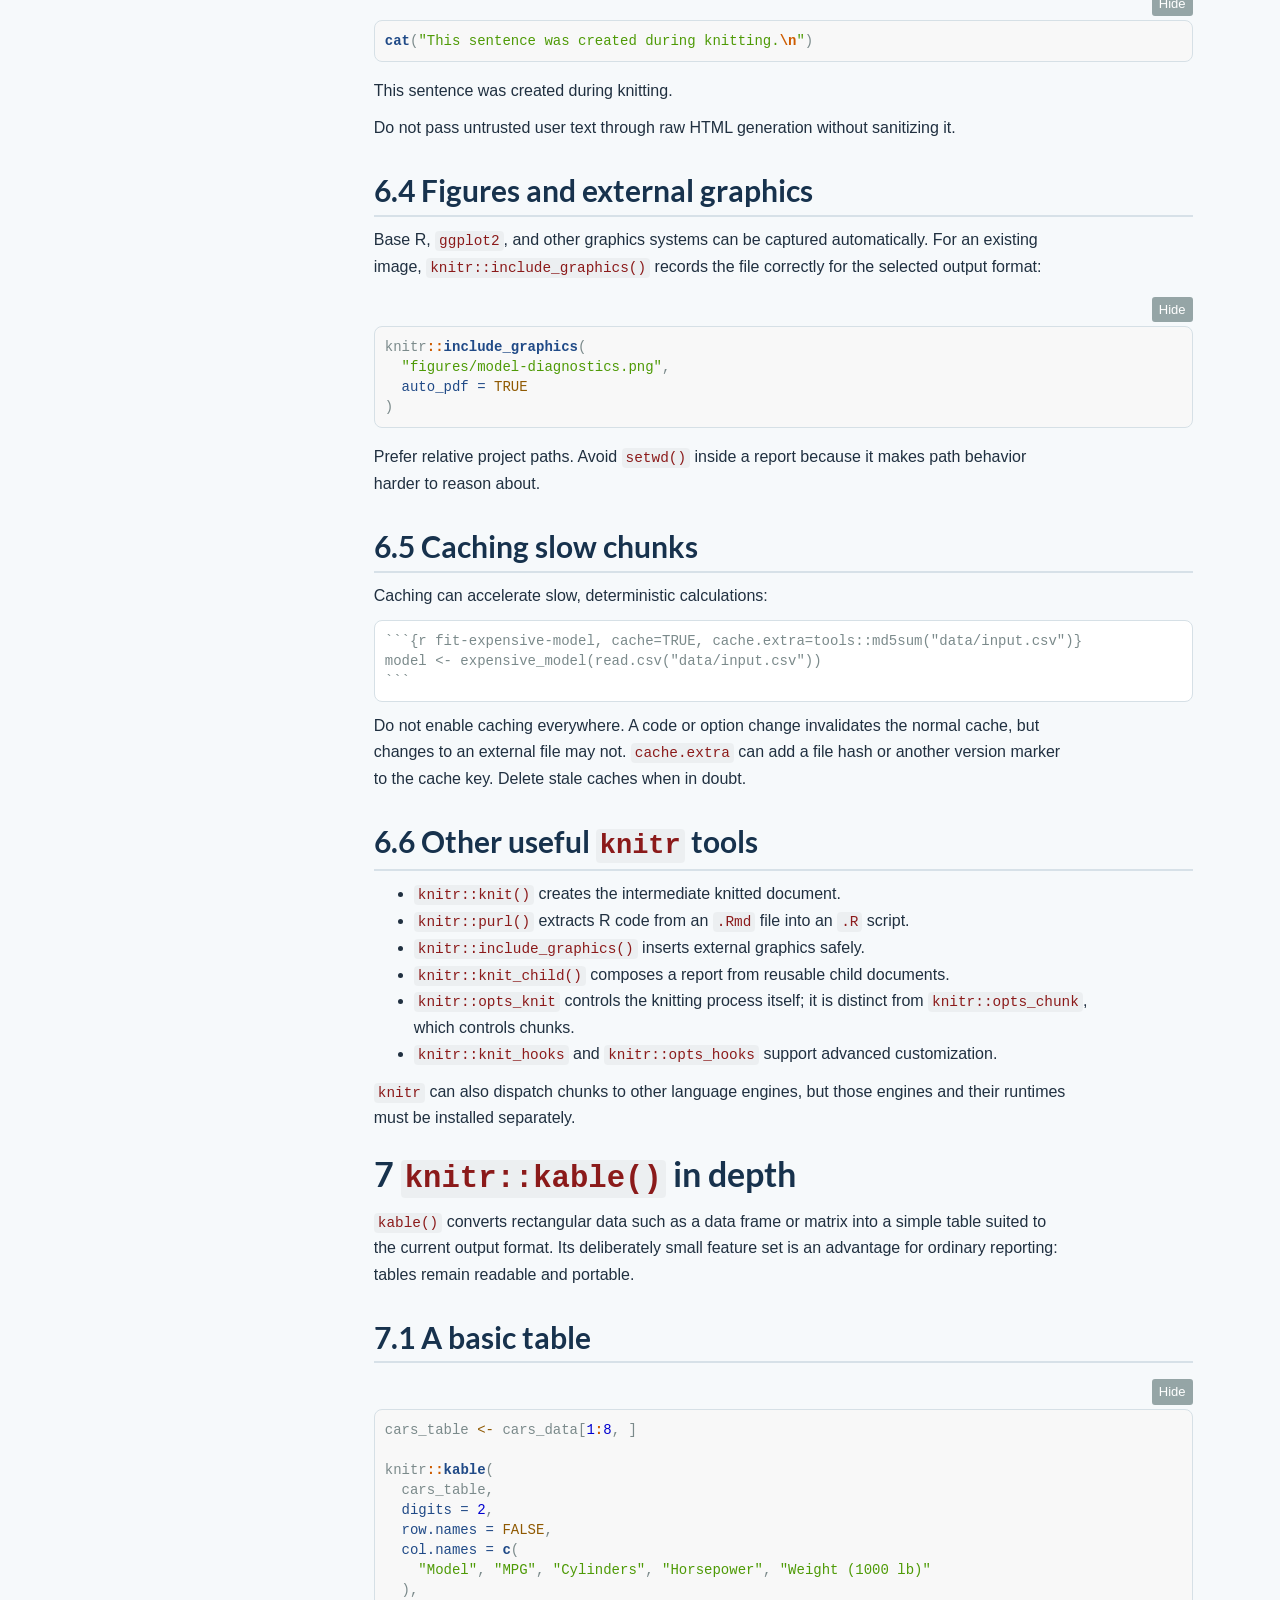
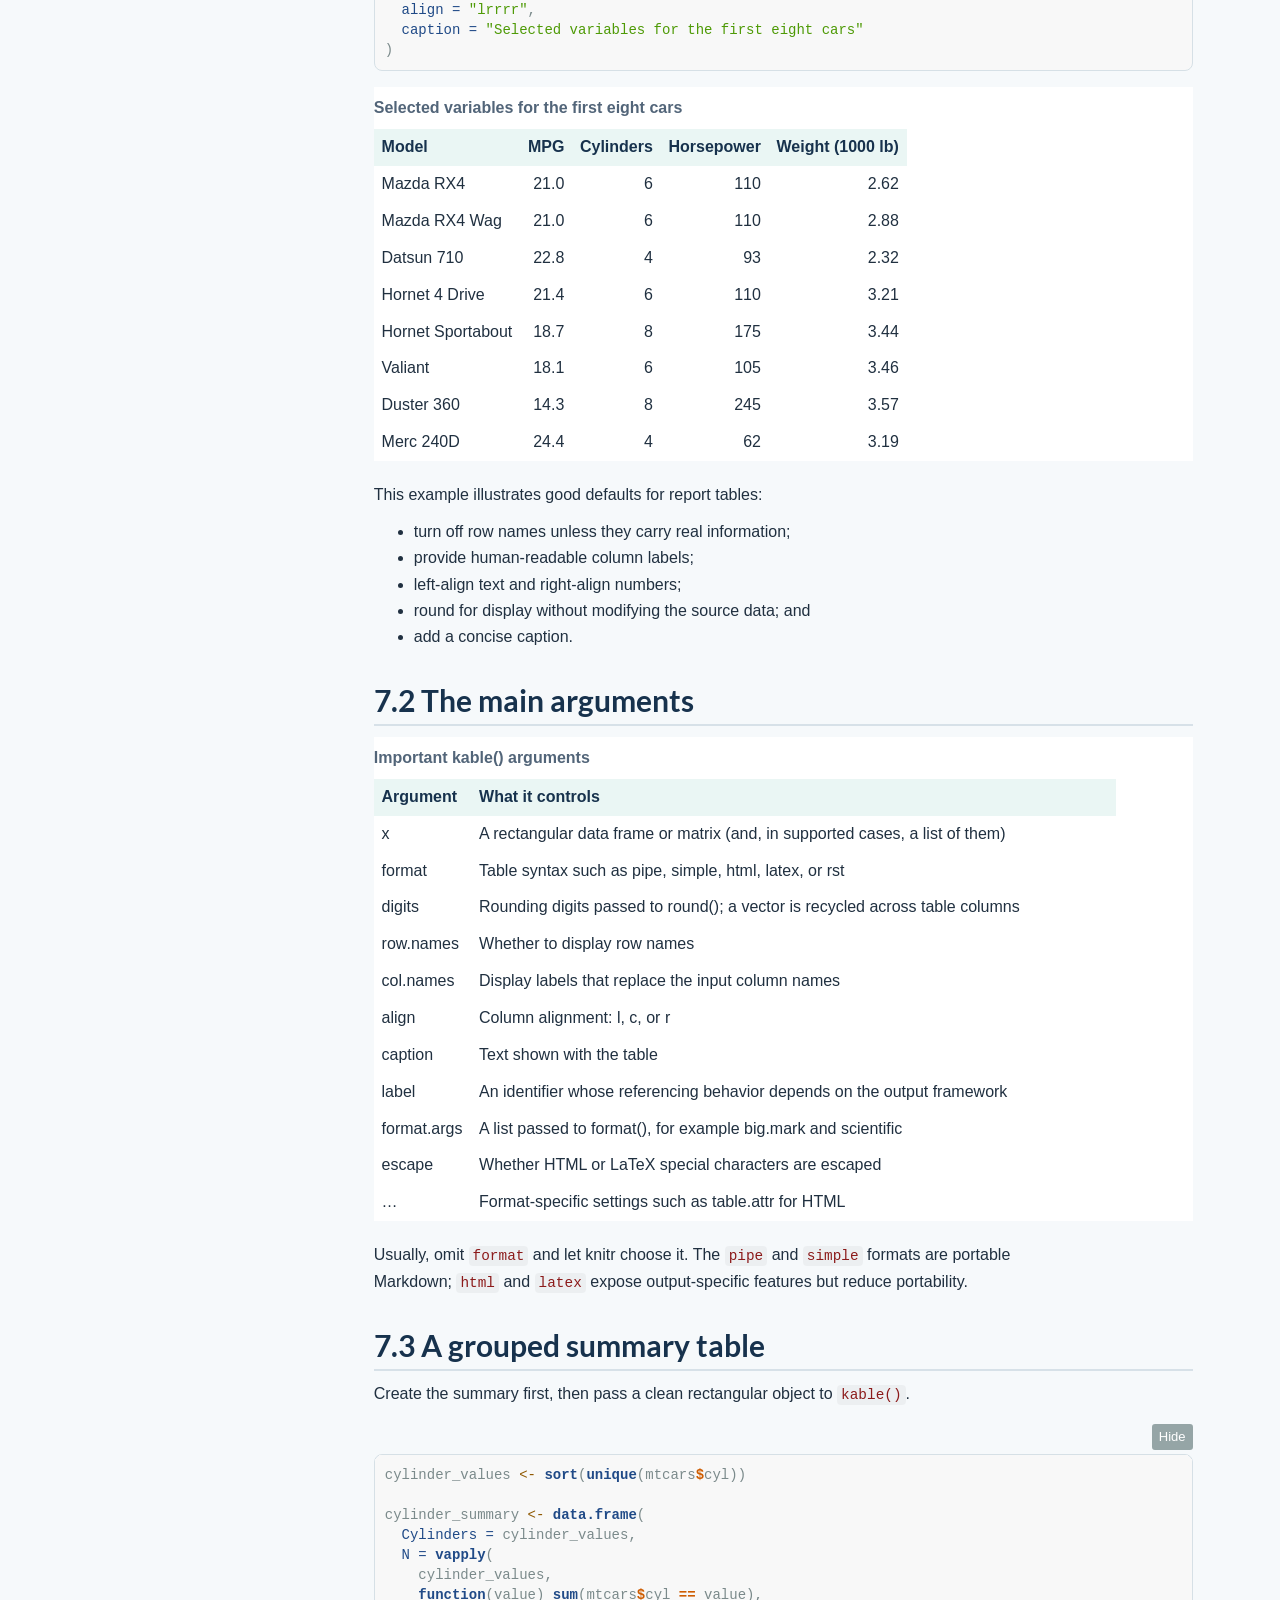
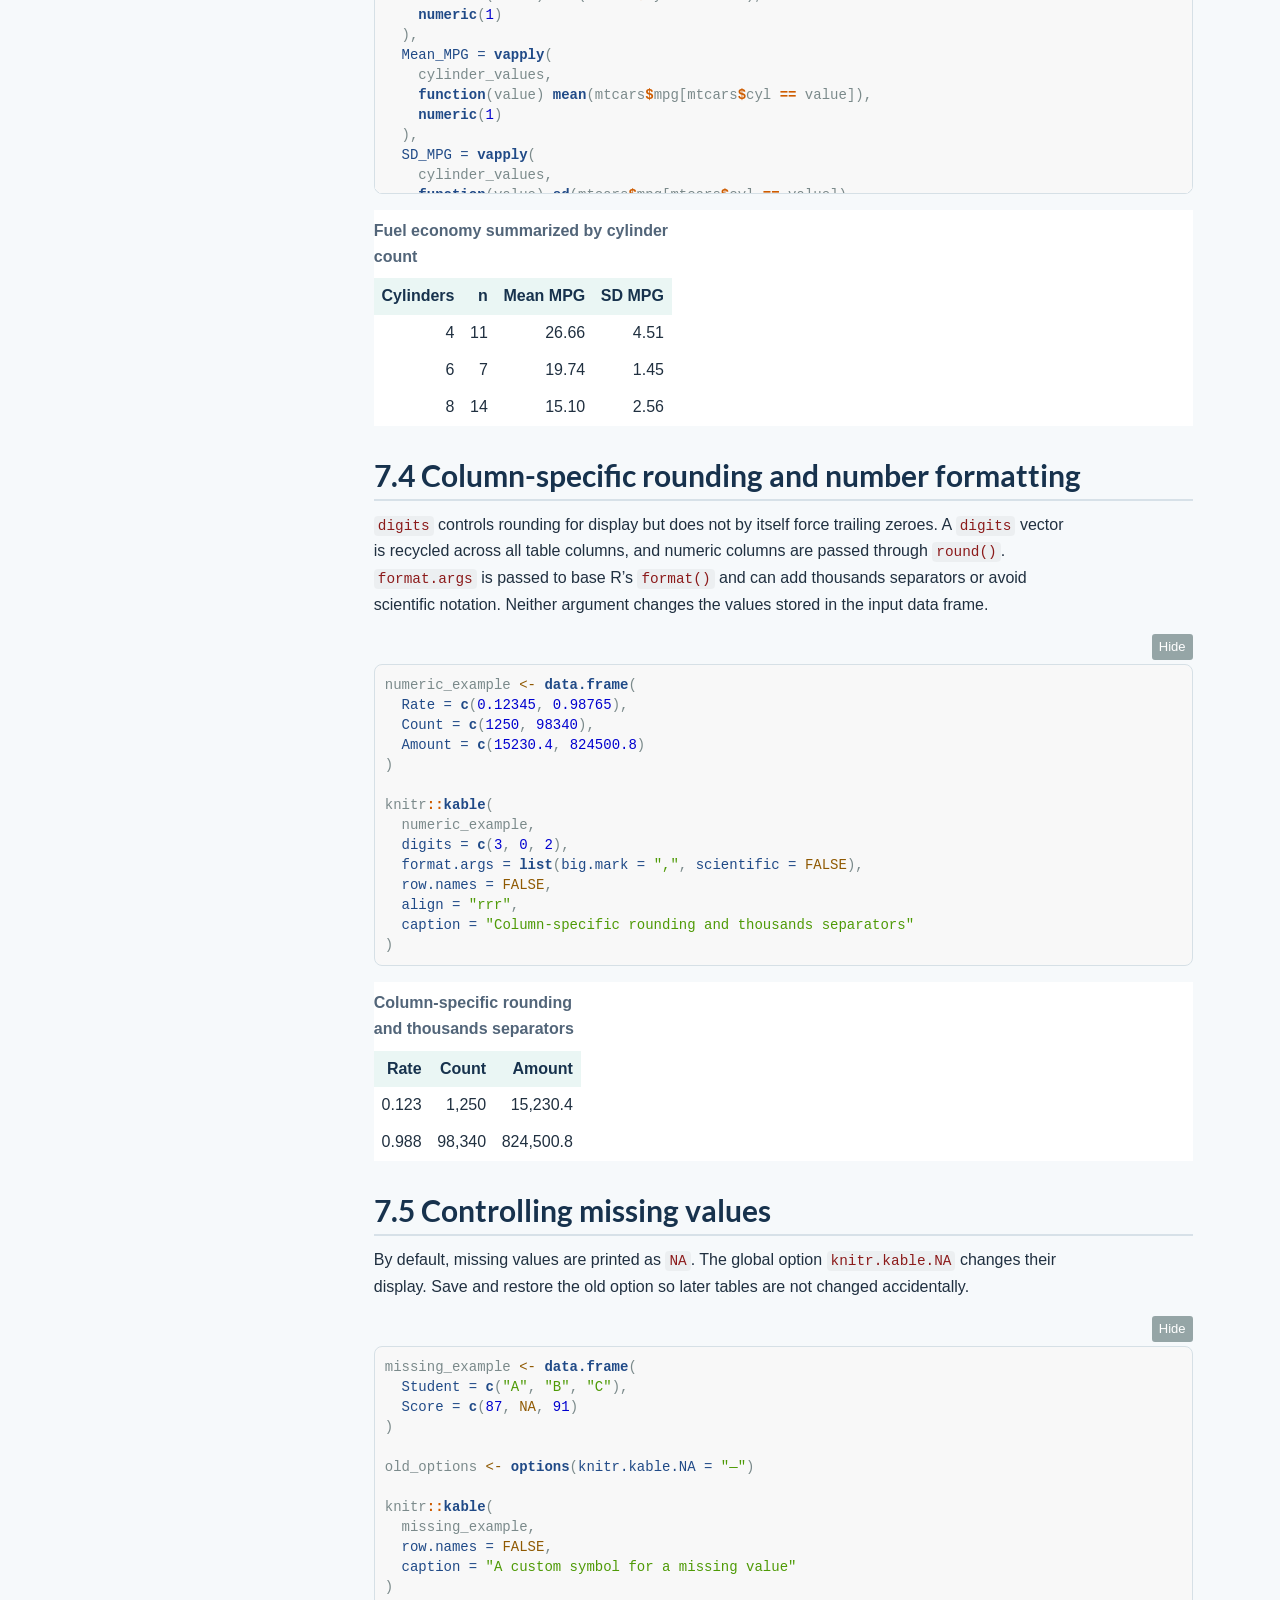
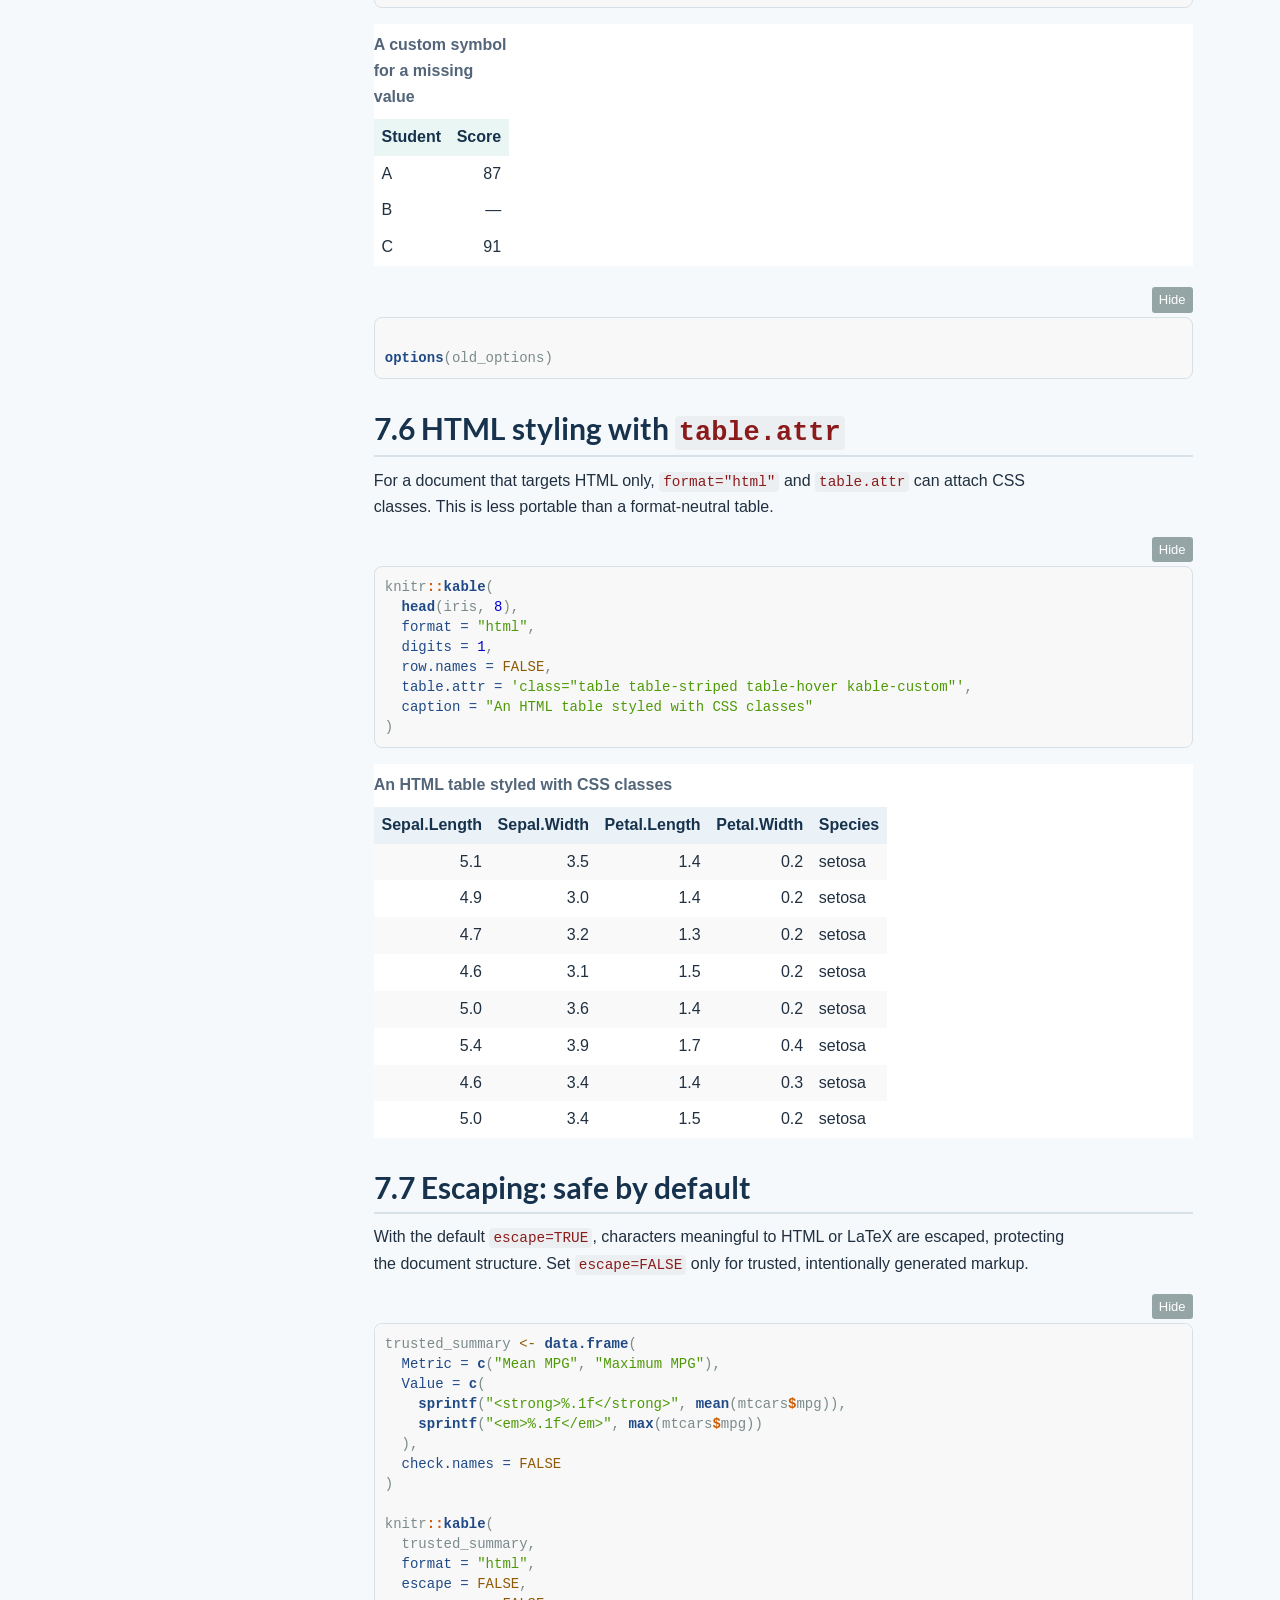
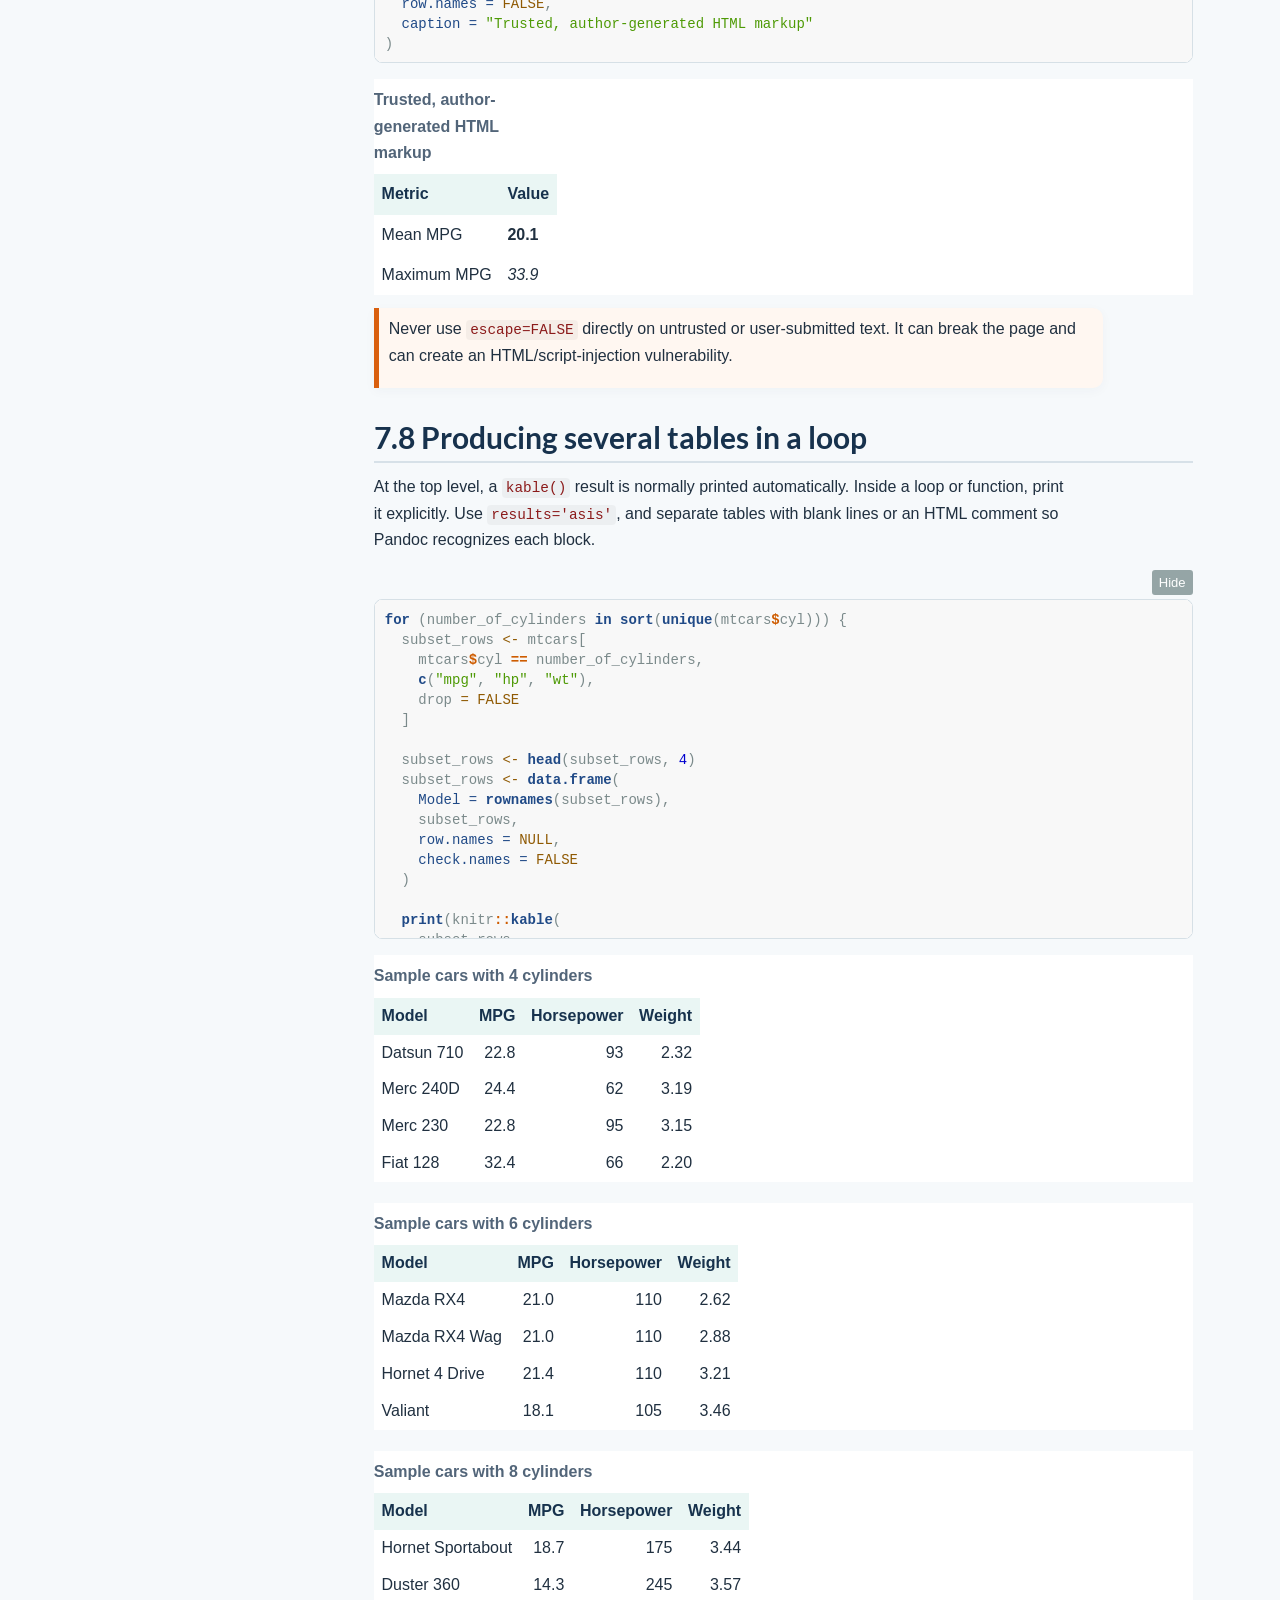
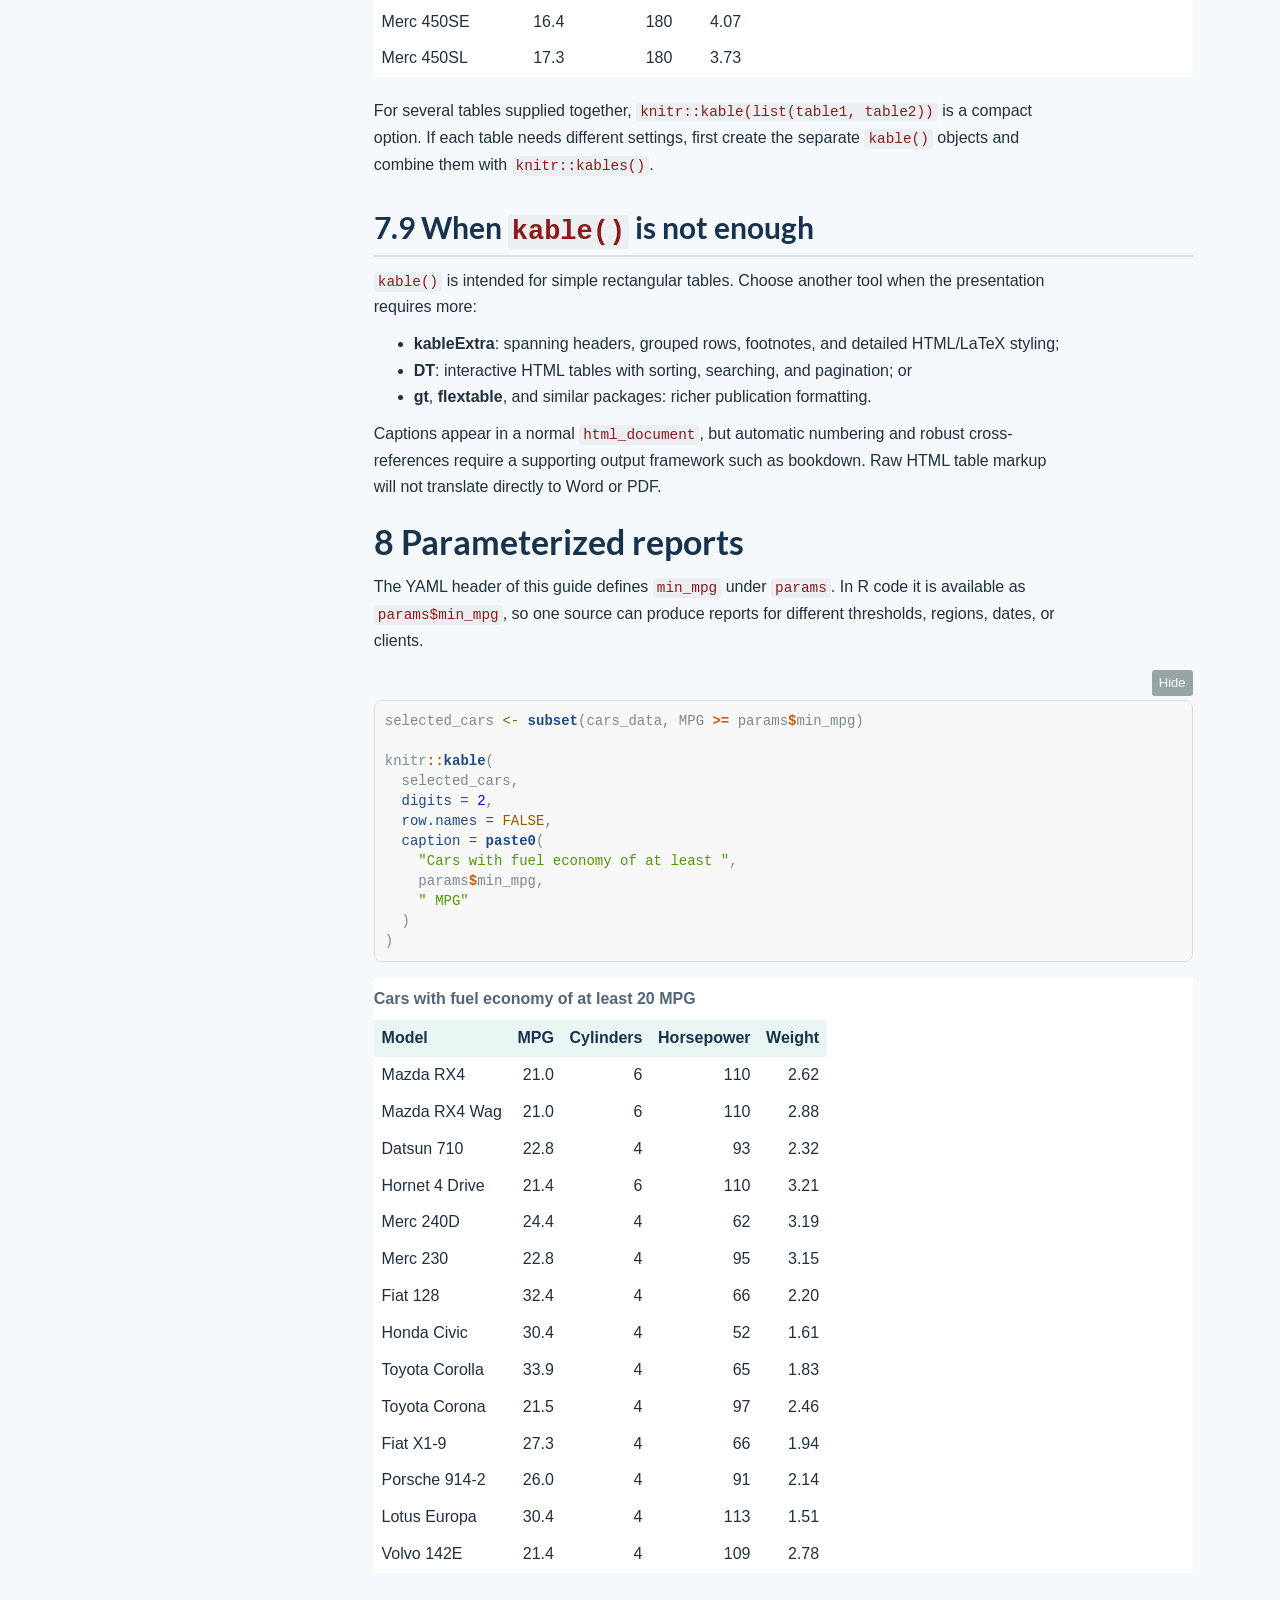
==== commit 1cfdddae: "Add The V Lab branding to every page" ====
--- a/r_markdown_guide_en.html
+++ b/r_markdown_guide_en.html
@@ -1784,6 +1784,67 @@
 .nav-tabs > li > a {
 text-decoration: none;
 }
+.guide-footer {
+display: flex;
+align-items: center;
+justify-content: space-between;
+gap: 1.25rem;
+margin-top: 4rem;
+padding: 1.4rem 0 0.4rem;
+border-top: 1px solid var(--guide-line);
+color: var(--guide-muted);
+}
+.guide-footer-brand {
+display: flex;
+align-items: center;
+gap: 0.75rem;
+}
+.guide-footer-mark {
+display: inline-flex;
+align-items: center;
+justify-content: center;
+width: 2.35rem;
+height: 2.35rem;
+flex: 0 0 auto;
+color: #fff;
+background: linear-gradient(135deg, var(--guide-navy), var(--guide-teal));
+border-radius: 10px;
+box-shadow: 0 5px 14px rgba(23, 50, 77, 0.16);
+font-weight: 800;
+}
+.guide-footer-copy strong,
+.guide-footer-copy span {
+display: block;
+}
+.guide-footer-copy strong {
+color: var(--guide-navy);
+font-size: 0.92rem;
+letter-spacing: 0.075em;
+text-transform: uppercase;
+}
+.guide-footer-copy span {
+margin-top: 0.1rem;
+font-size: 0.78rem;
+}
+.guide-footer-home {
+display: inline-flex;
+min-height: 40px;
+align-items: center;
+padding: 0.45rem 0.9rem;
+border: 1px solid var(--guide-line);
+border-radius: 999px;
+color: var(--guide-teal-dark);
+background: #fff;
+font-size: 0.82rem;
+font-weight: 700;
+text-decoration: none;
+}
+.guide-footer-home:hover {
+color: #fff;
+background: var(--guide-teal);
+border-color: var(--guide-teal);
+text-decoration: none;
+}
 @media (max-width: 767px) {
 body {
 font-size: 15px;
@@ -1809,6 +1870,10 @@
 .main-container {
 padding-right: 15px;
 padding-left: 15px;
+}
+.guide-footer {
+align-items: flex-start;
+flex-direction: column;
 }
 }
 @media (prefers-reduced-motion: reduce) {
@@ -1851,6 +1916,12 @@
 .nav-tabs,
 .language-switch {
 display: none !important;
+}
+.guide-footer {
+color: #111;
+}
+.guide-footer-mark {
+box-shadow: none;
 }
 .tab-content > .tab-pane {
 display: block !important;
@@ -3478,6 +3549,16 @@
 </ul>
 </div>
 
+<footer class="guide-footer" aria-label="The V Lab">
+  <div class="guide-footer-brand">
+    <span class="guide-footer-mark" aria-hidden="true">V</span>
+    <span class="guide-footer-copy">
+      <strong>The V Lab</strong>
+      <span>R Markdown Learning Hub · R Markdown 学习中心</span>
+    </span>
+  </div>
+  <a class="guide-footer-home" href="index.html">Home / 首页 →</a>
+</footer>
 
 
 </div>
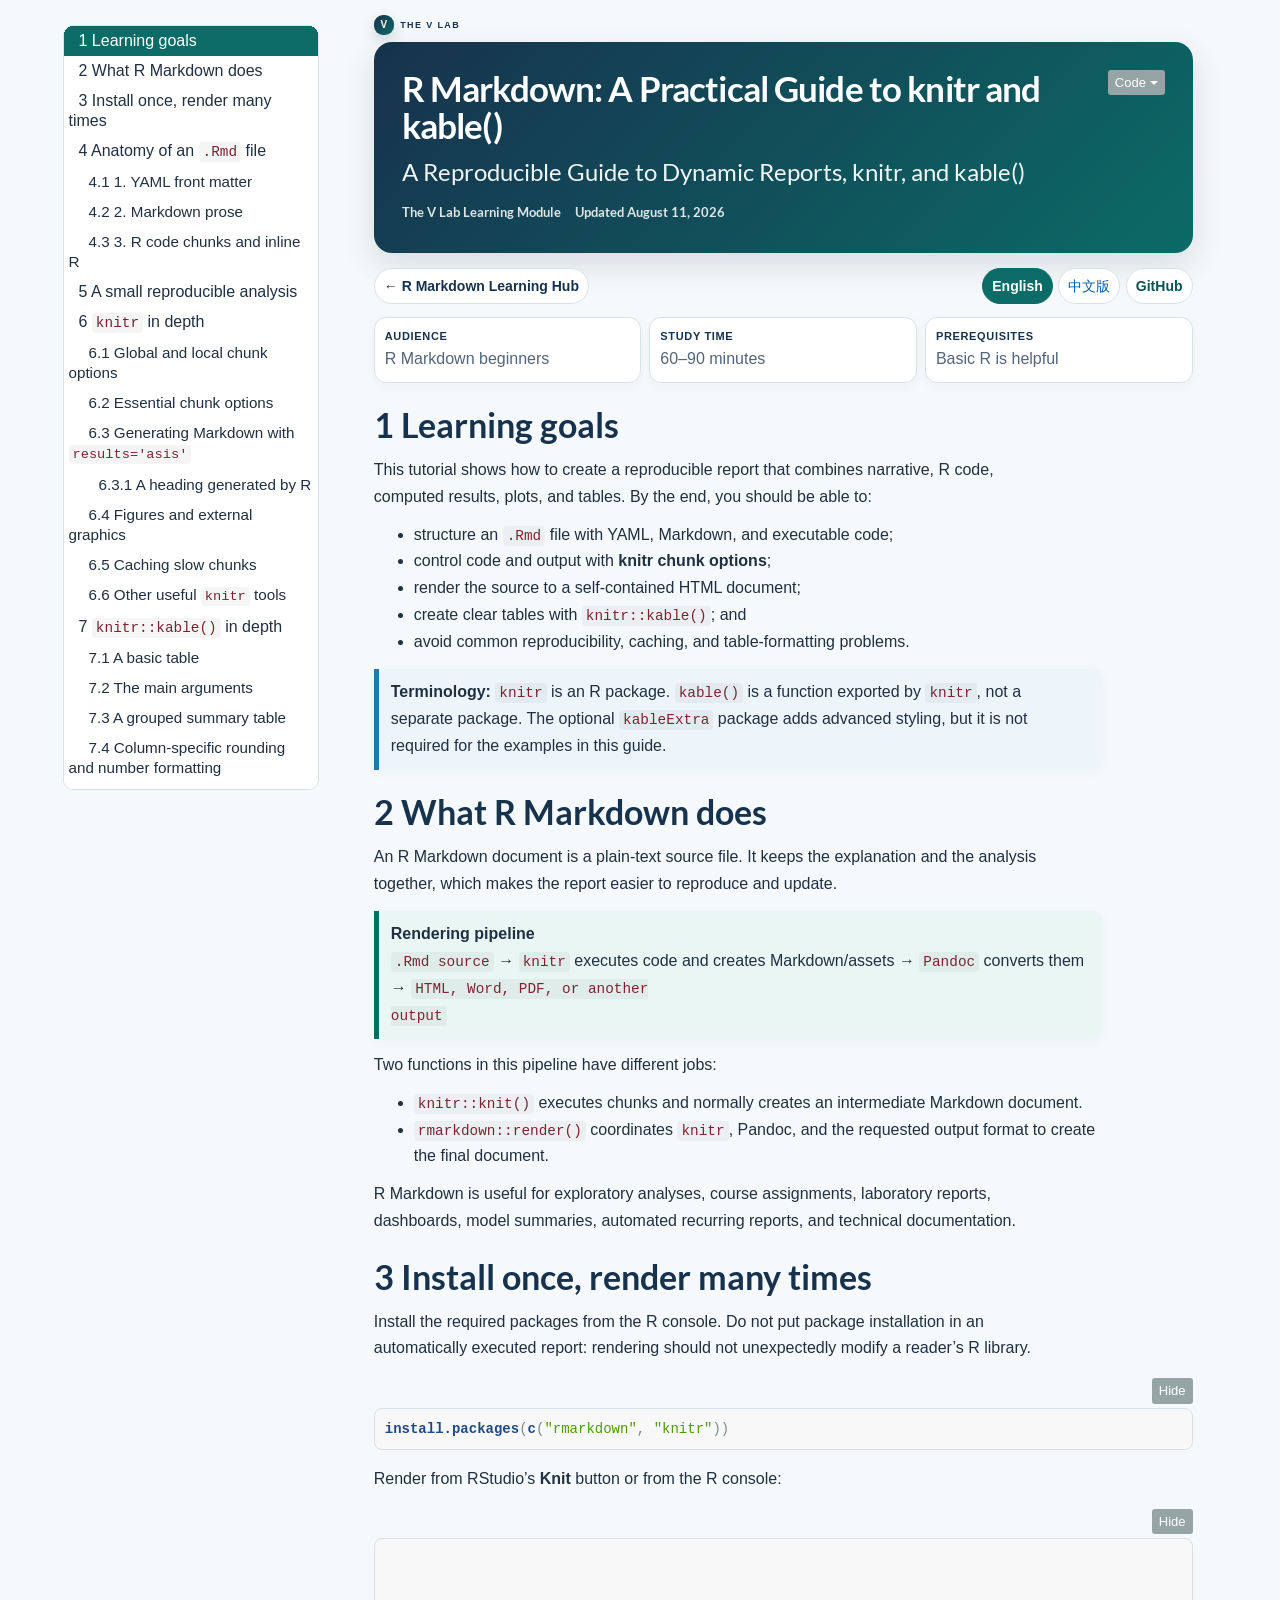
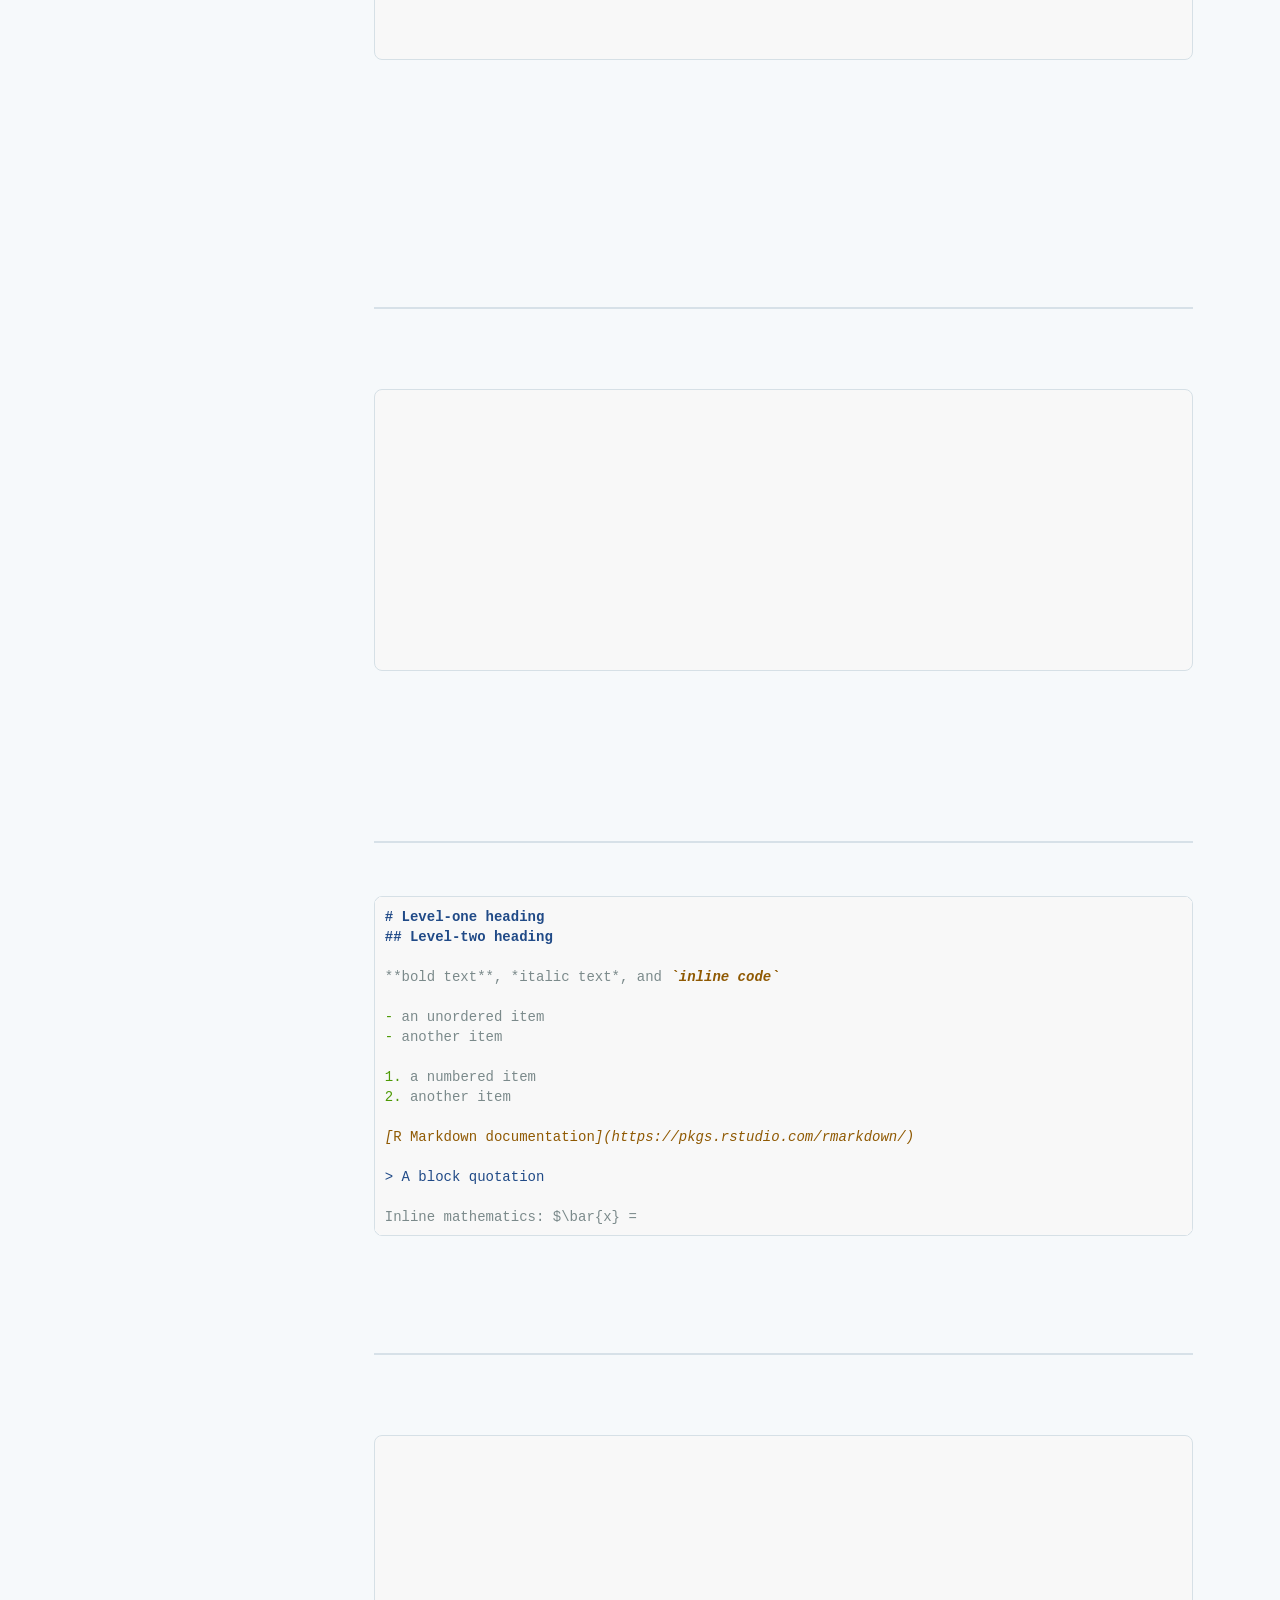
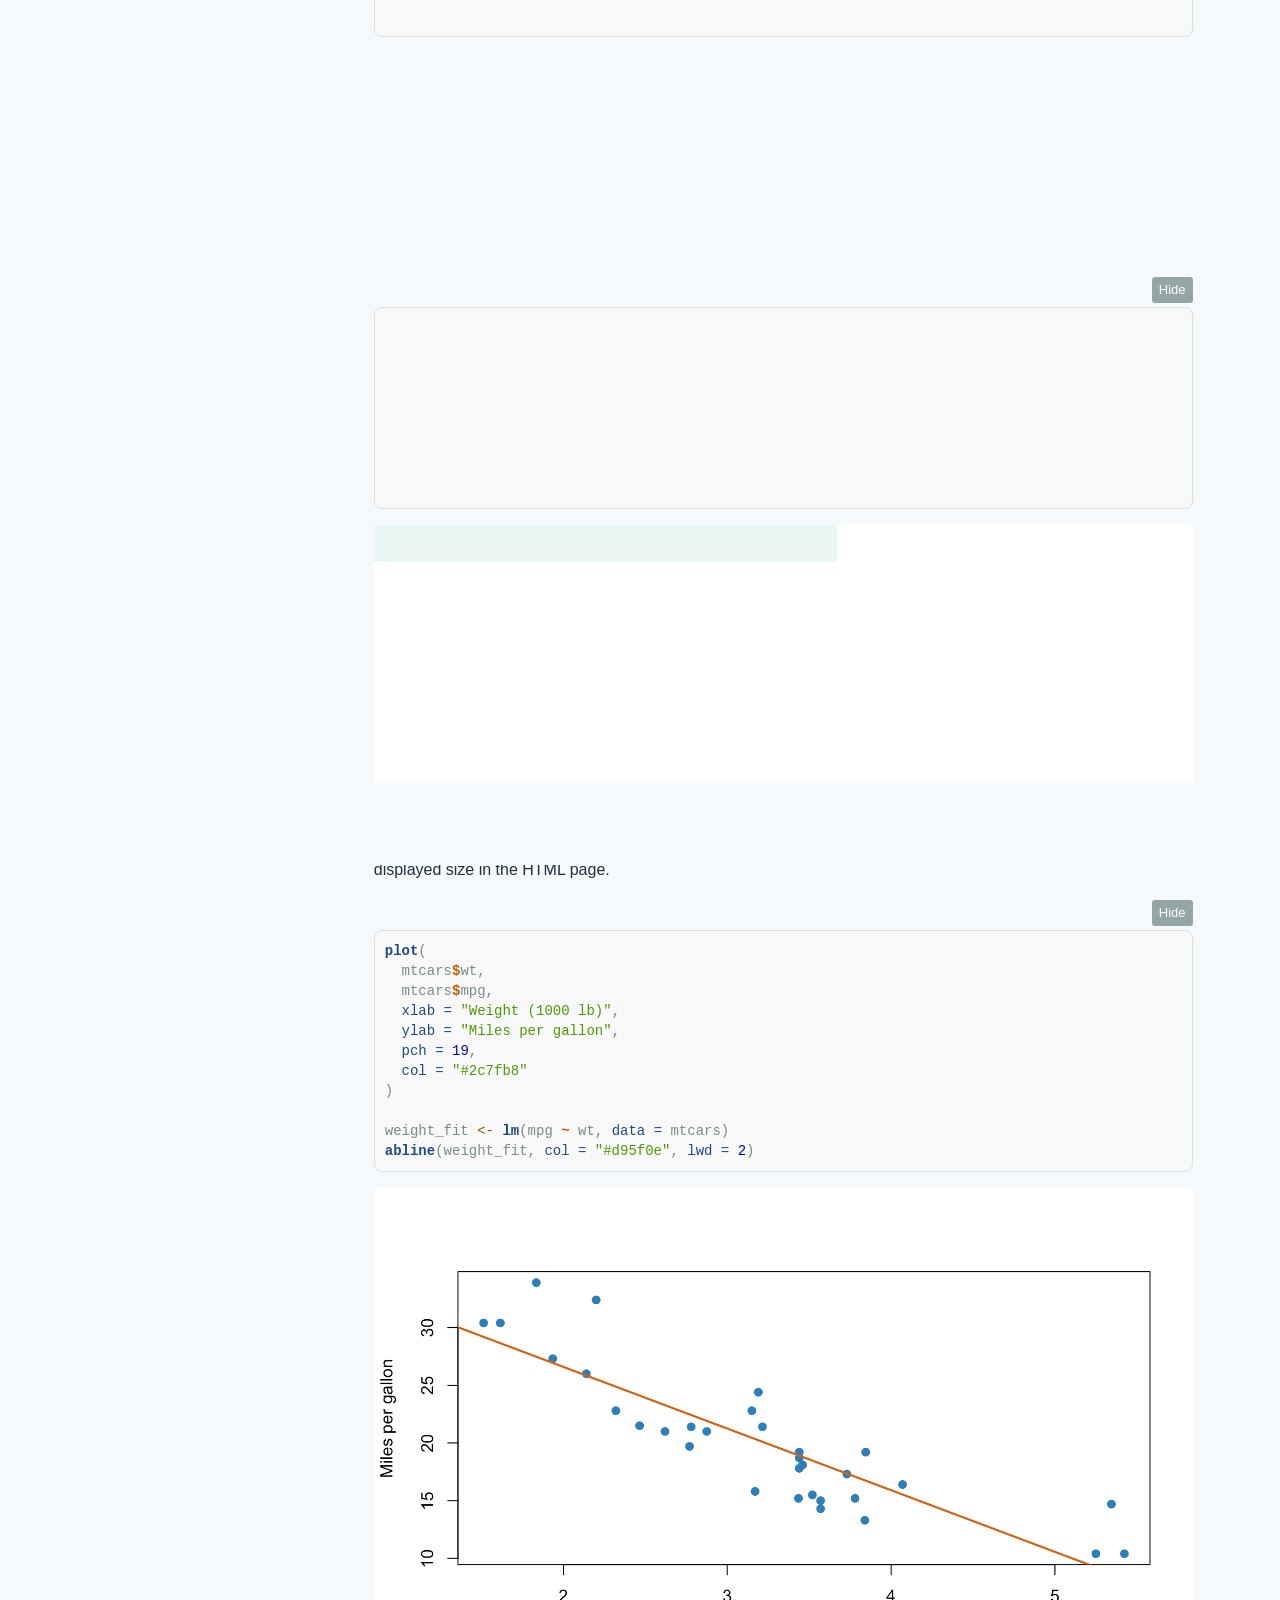
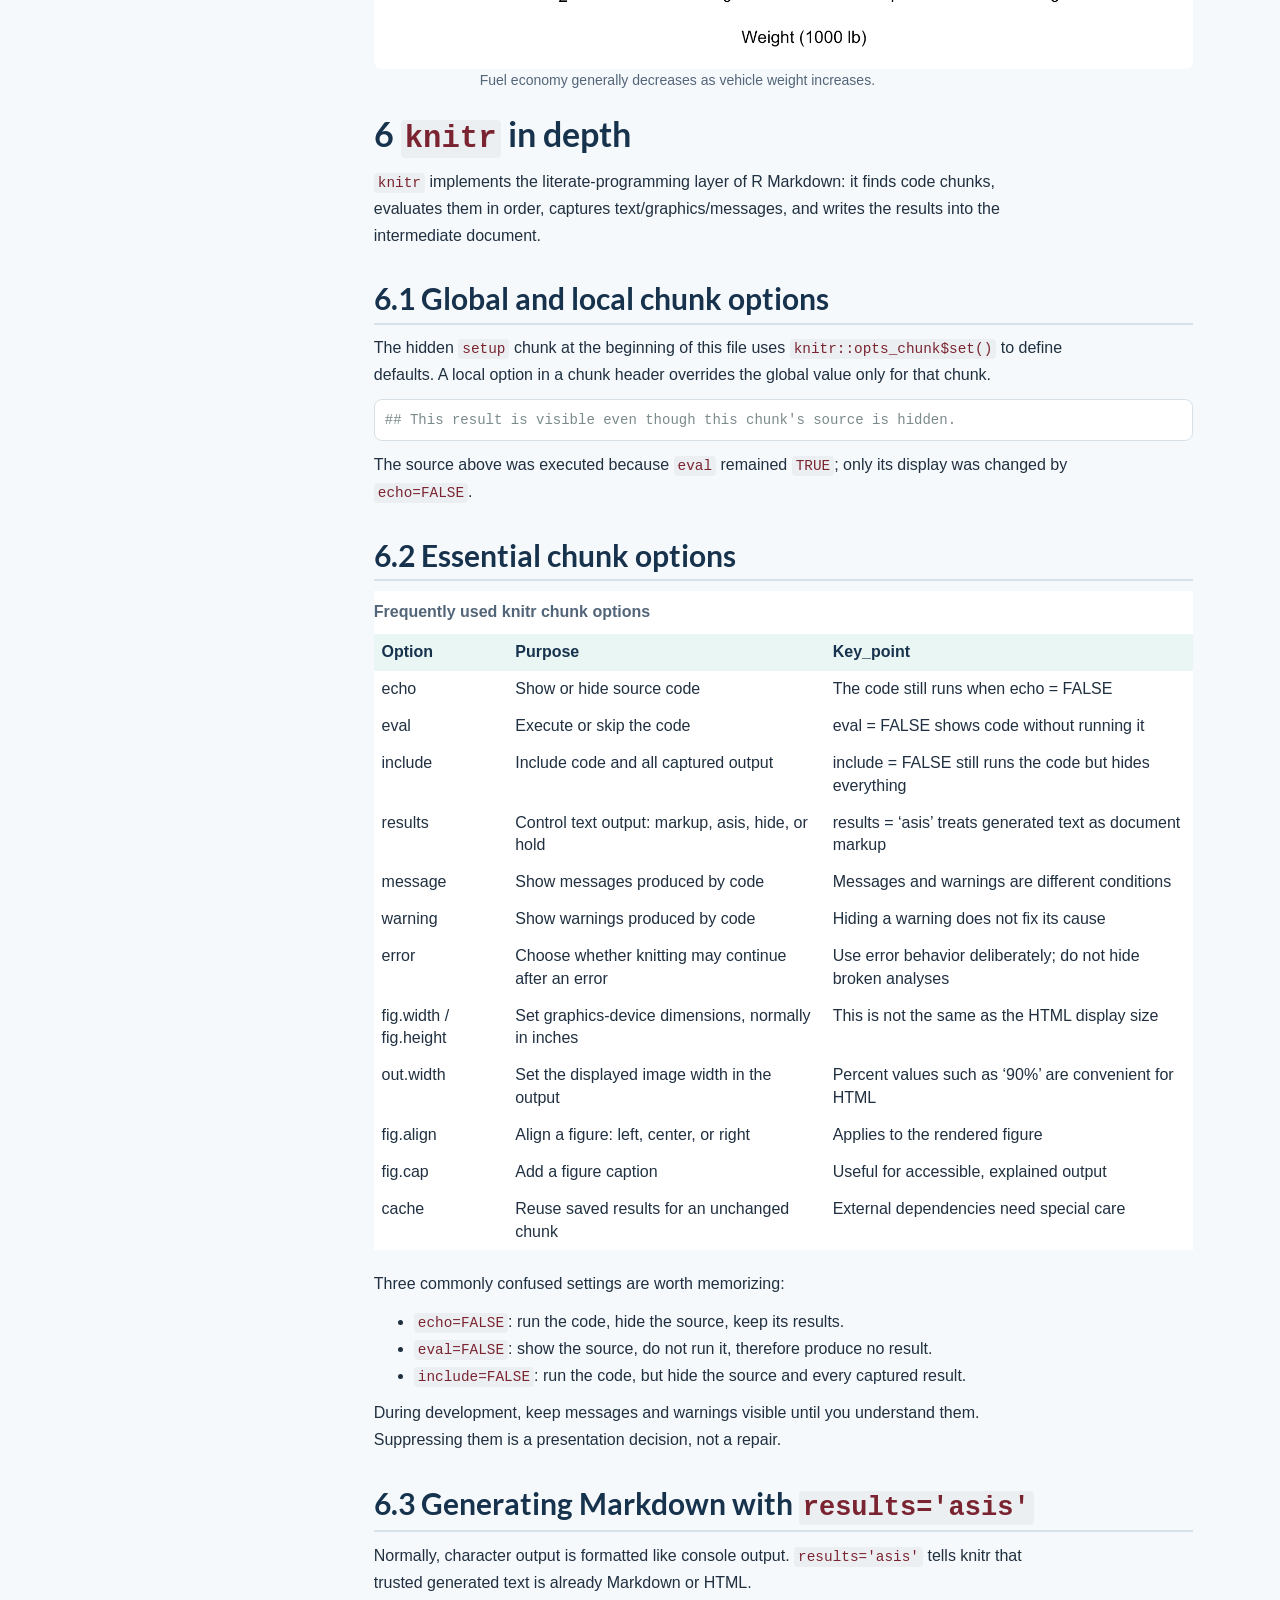
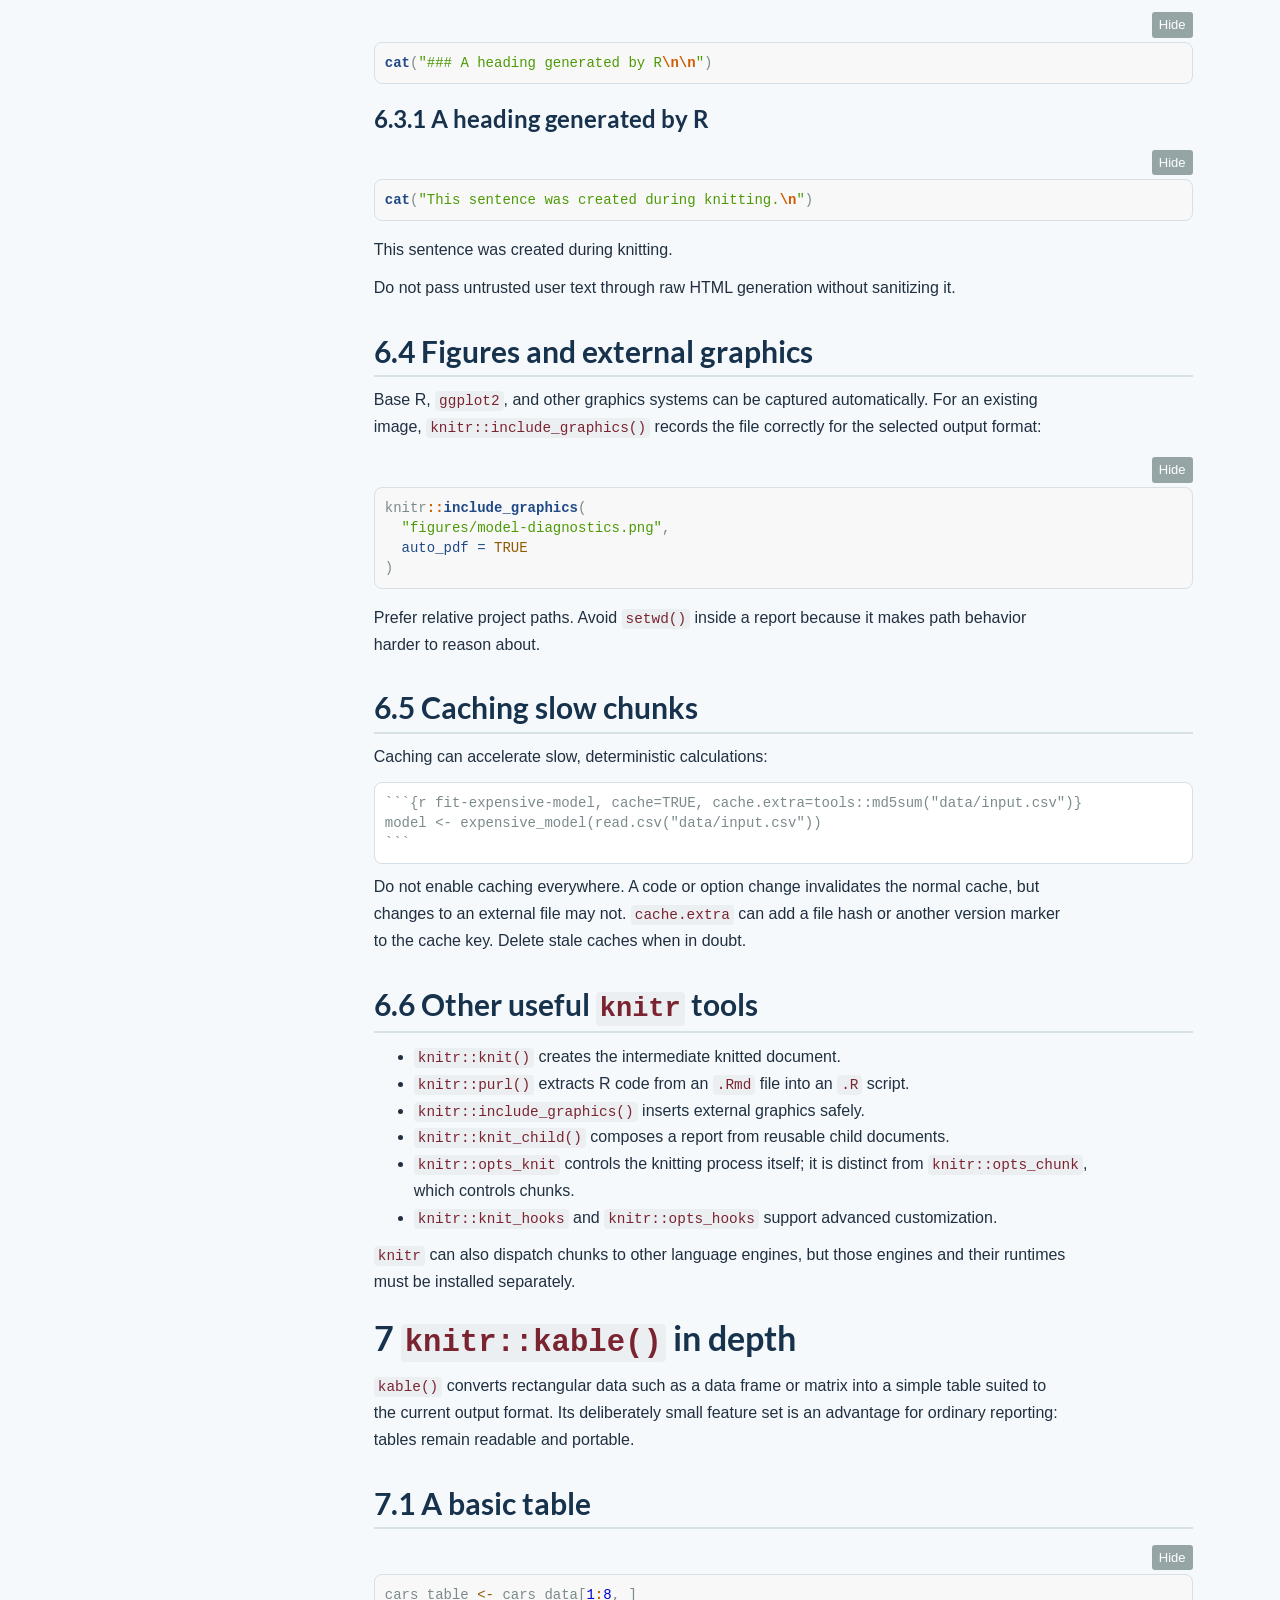
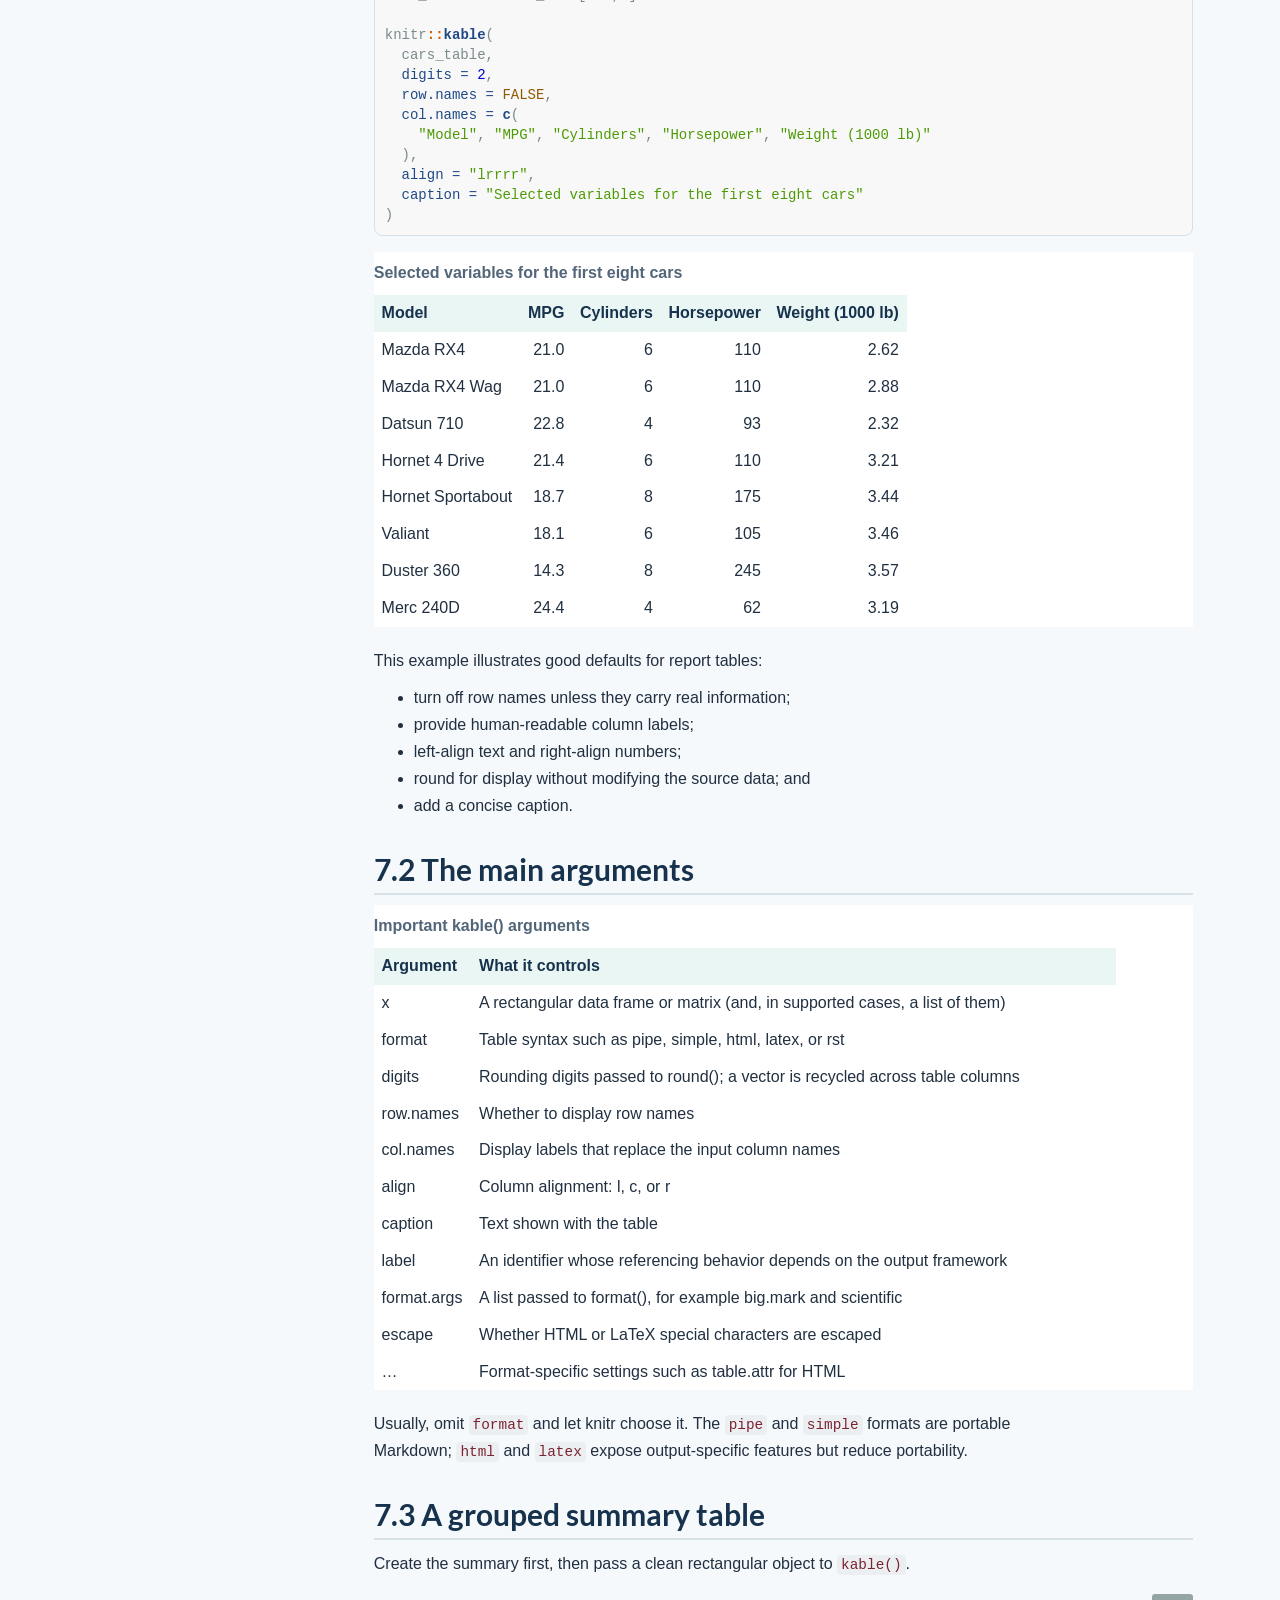
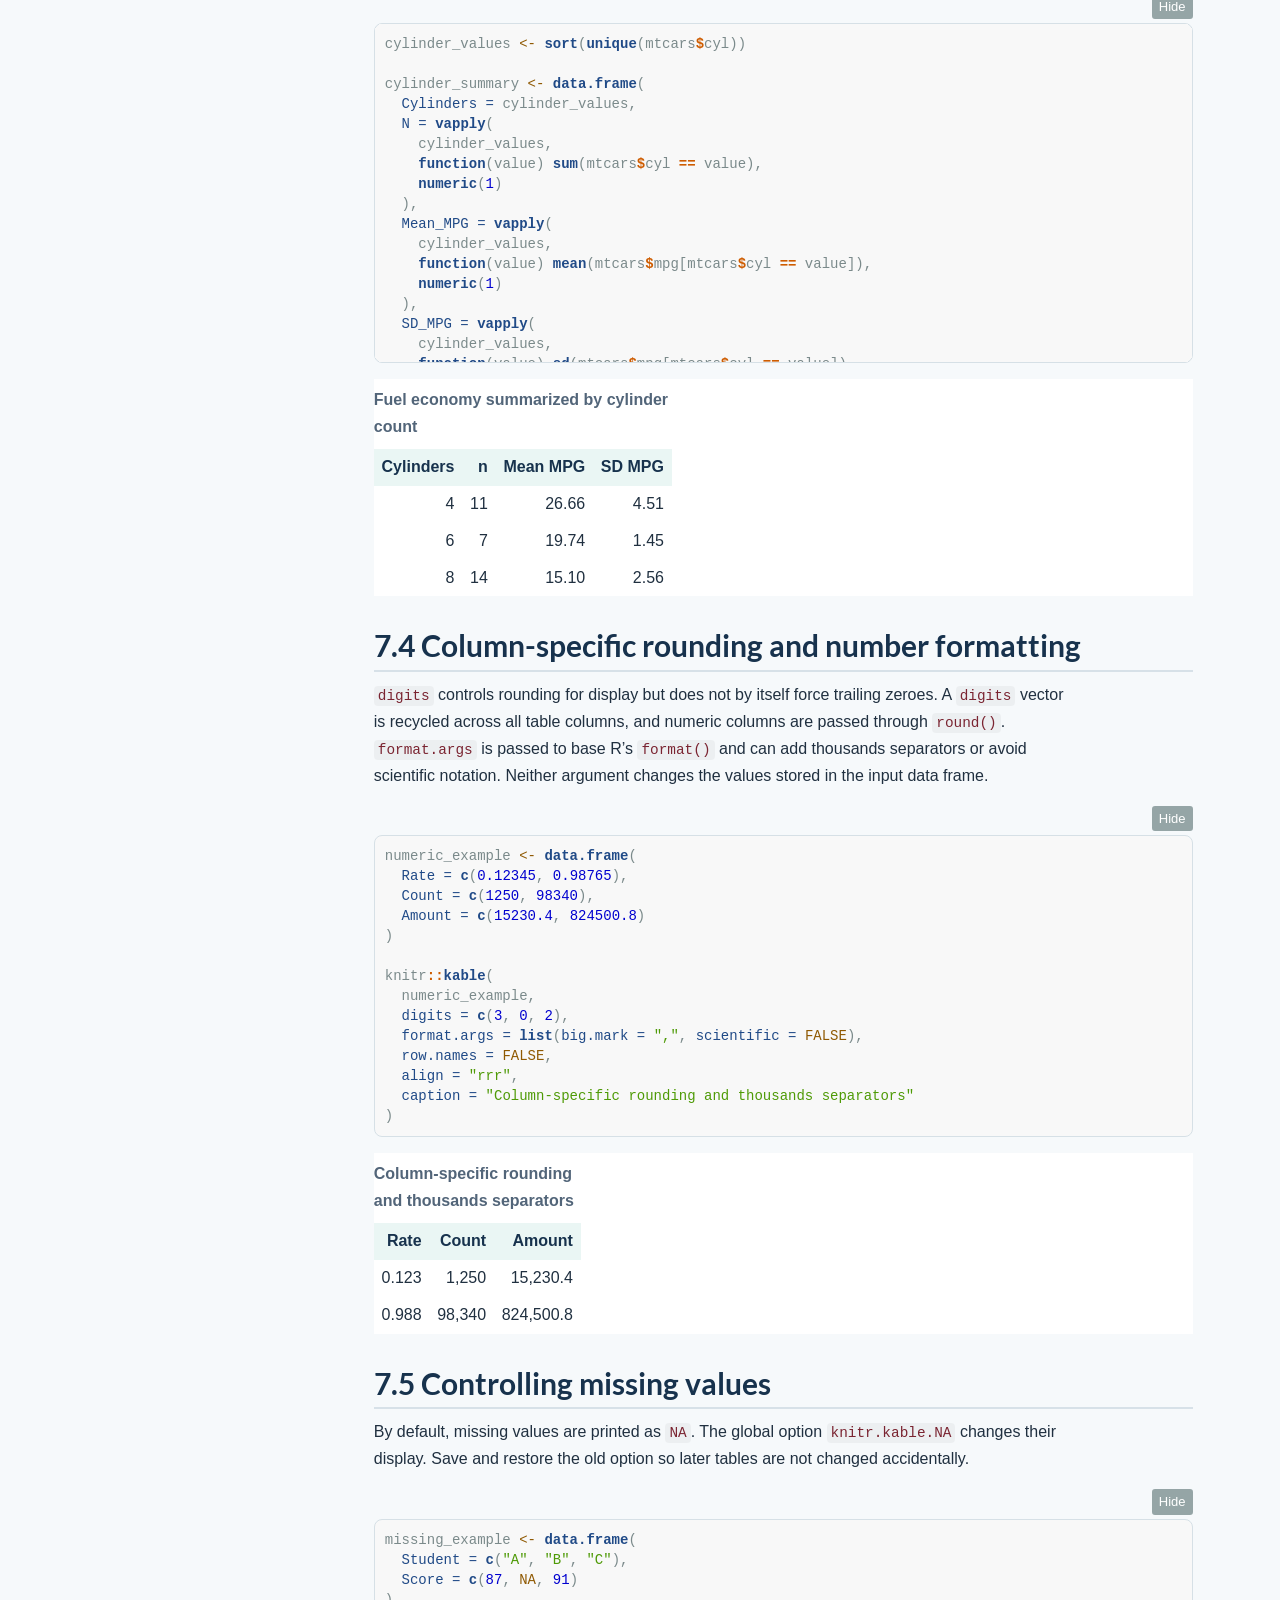
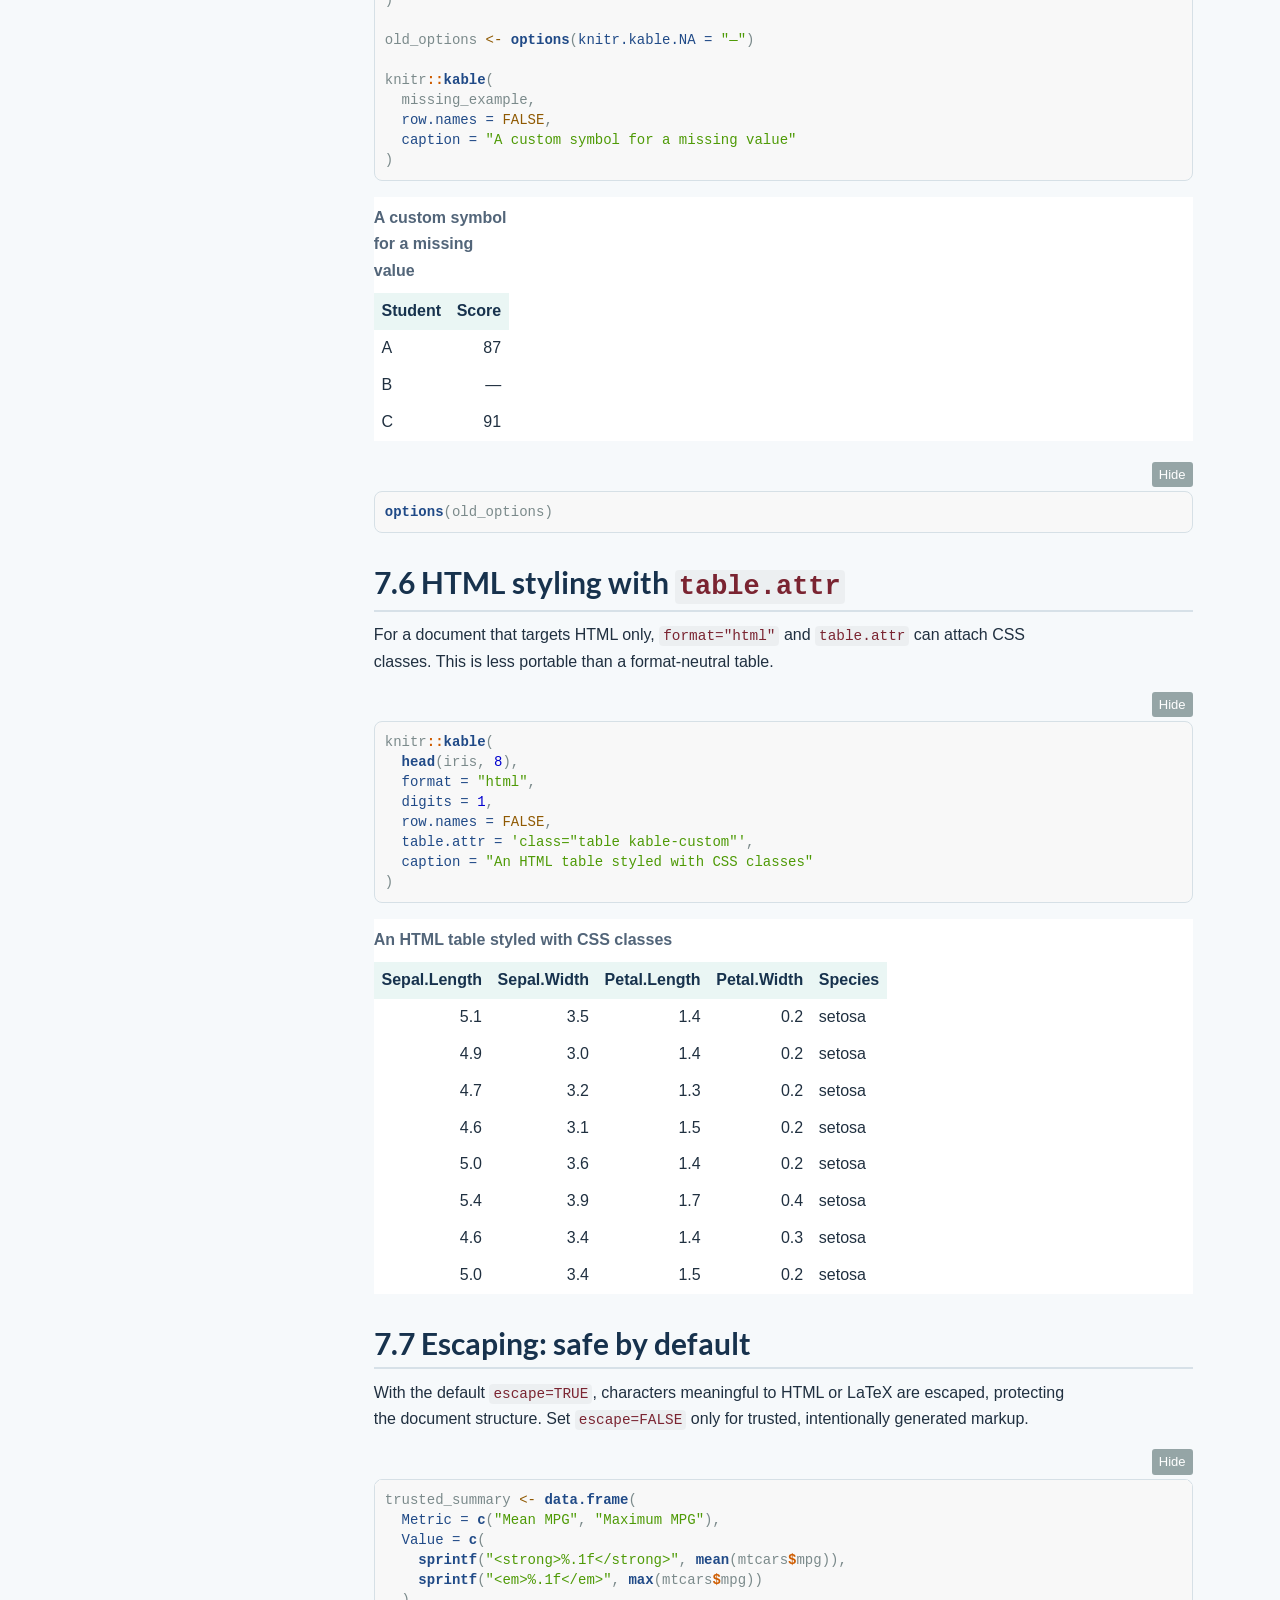
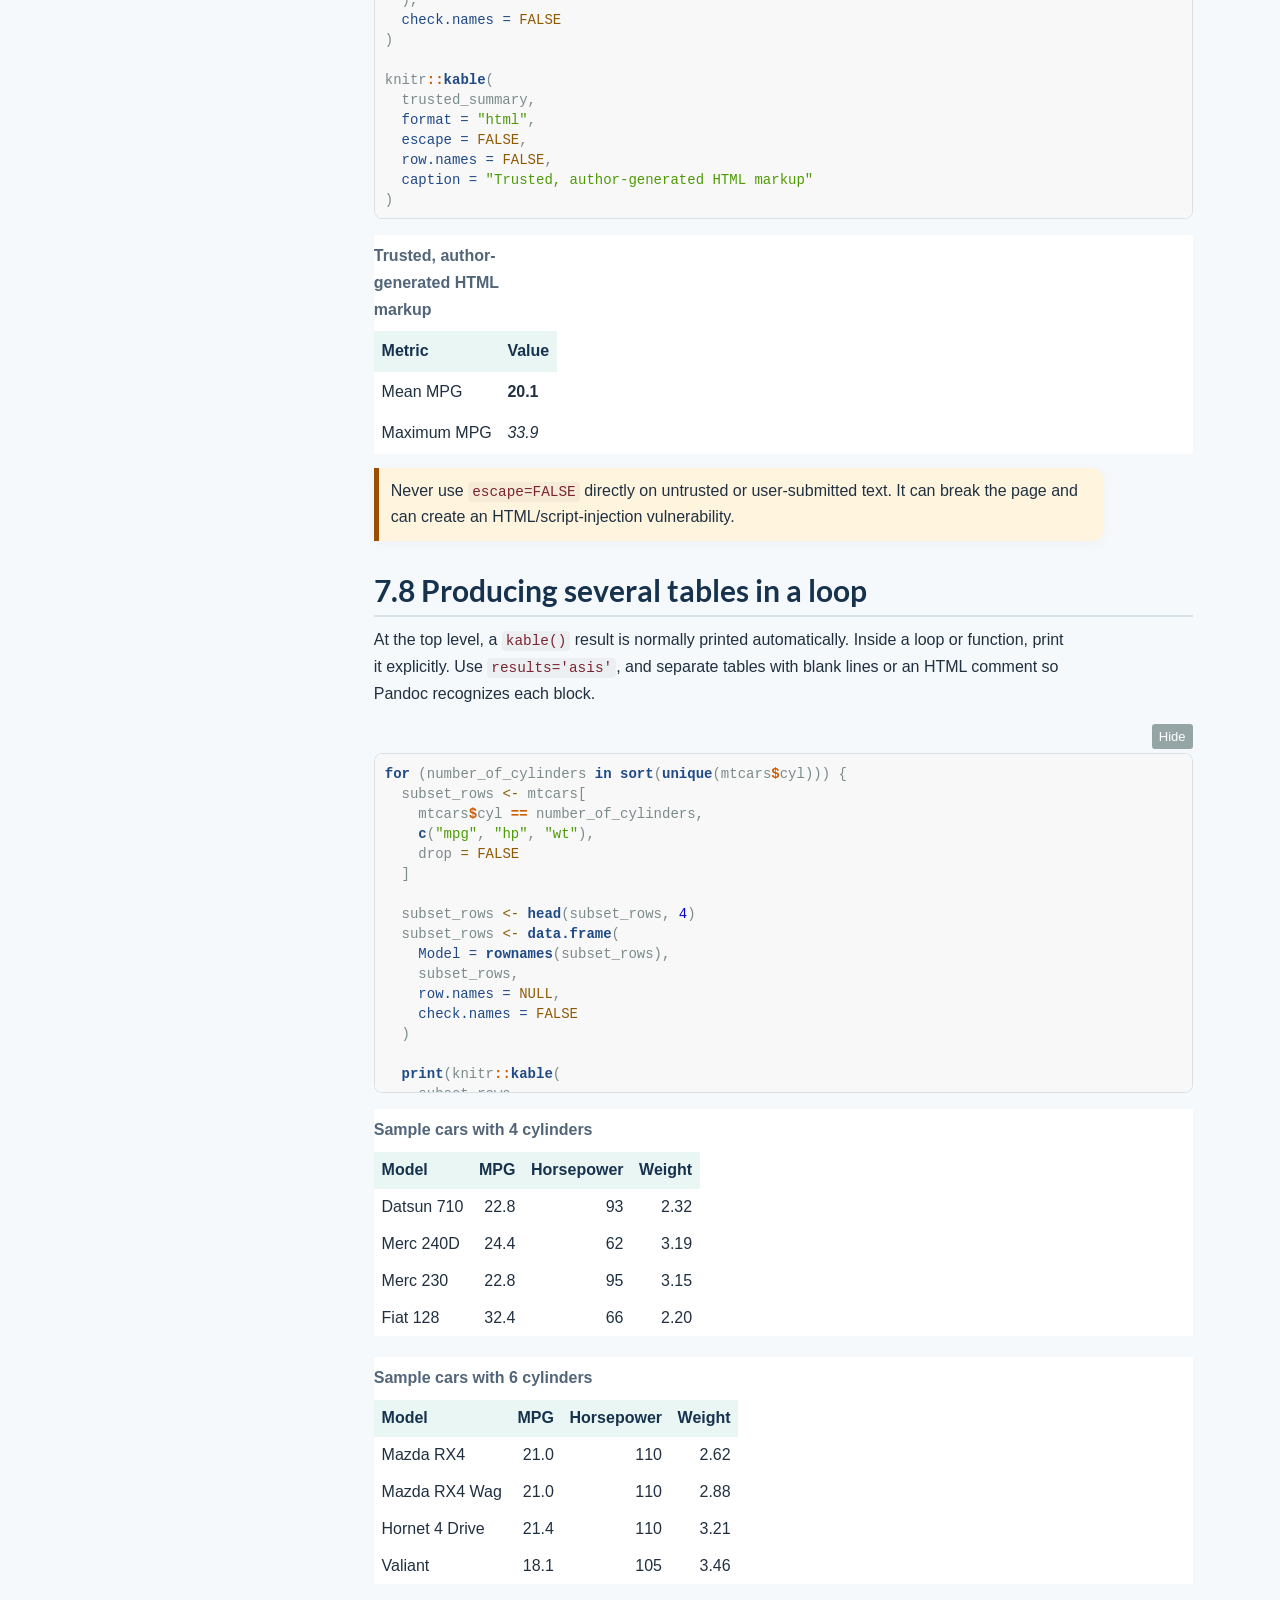
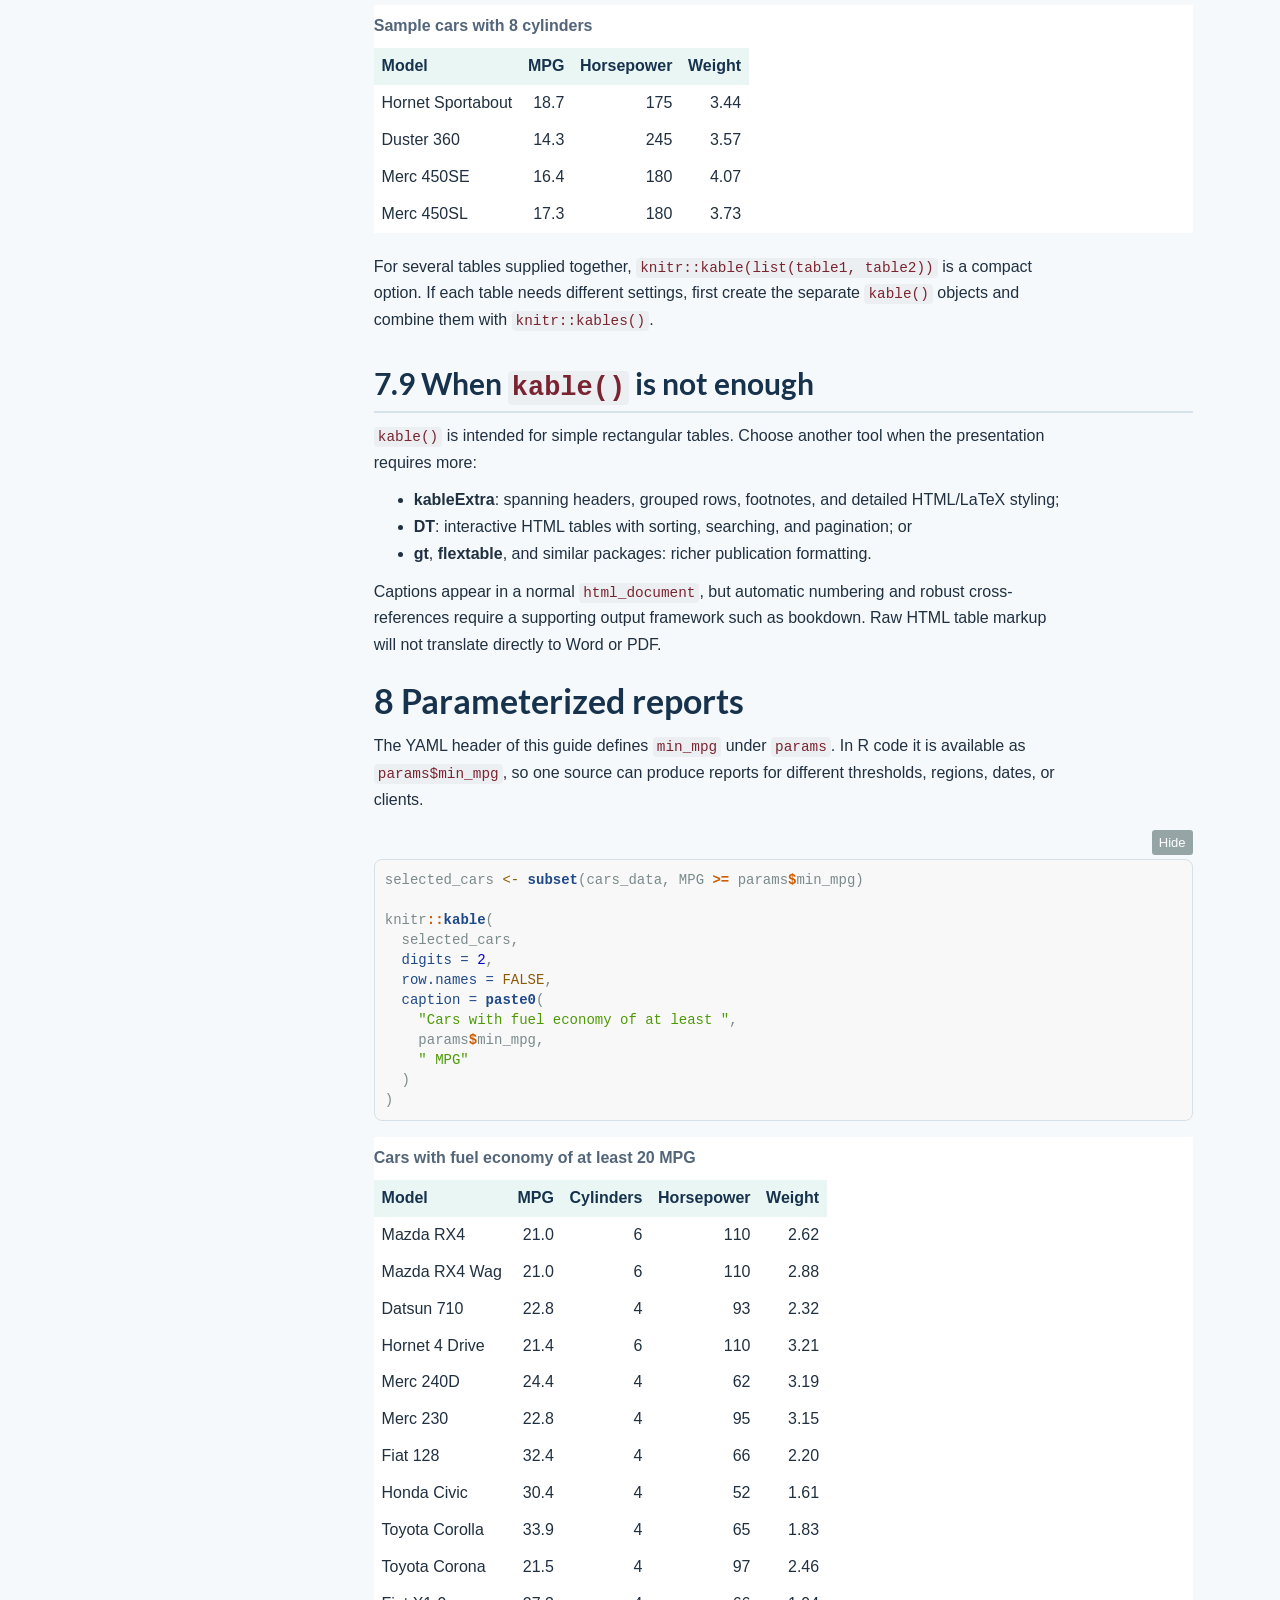
==== commit 5f990f5b: "Align site styling with Statistics Study" ====
--- a/r_markdown_guide_en.html
+++ b/r_markdown_guide_en.html
@@ -1447,34 +1447,34 @@
 @media screen {
 pre > code.sourceCode > span > a:first-child::before { text-decoration: underline; }
 }
-code span.al { color: #ef2929; } 
-code span.an { color: #8f5902; font-weight: bold; font-style: italic; } 
-code span.at { color: #204a87; } 
-code span.bn { color: #0000cf; } 
-code span.cf { color: #204a87; font-weight: bold; } 
-code span.ch { color: #4e9a06; } 
-code span.cn { color: #8f5902; } 
-code span.co { color: #8f5902; font-style: italic; } 
-code span.cv { color: #8f5902; font-weight: bold; font-style: italic; } 
-code span.do { color: #8f5902; font-weight: bold; font-style: italic; } 
-code span.dt { color: #204a87; } 
-code span.dv { color: #0000cf; } 
-code span.er { color: #a40000; font-weight: bold; } 
-code span.ex { } 
-code span.fl { color: #0000cf; } 
-code span.fu { color: #204a87; font-weight: bold; } 
-code span.im { } 
-code span.in { color: #8f5902; font-weight: bold; font-style: italic; } 
-code span.kw { color: #204a87; font-weight: bold; } 
-code span.op { color: #ce5c00; font-weight: bold; } 
-code span.ot { color: #8f5902; } 
-code span.pp { color: #8f5902; font-style: italic; } 
-code span.sc { color: #ce5c00; font-weight: bold; } 
-code span.ss { color: #4e9a06; } 
-code span.st { color: #4e9a06; } 
-code span.va { color: #000000; } 
-code span.vs { color: #4e9a06; } 
-code span.wa { color: #8f5902; font-weight: bold; font-style: italic; } 
+code span.al { color: #ef2929; }
+code span.an { color: #8f5902; font-weight: bold; font-style: italic; }
+code span.at { color: #204a87; }
+code span.bn { color: #0000cf; }
+code span.cf { color: #204a87; font-weight: bold; }
+code span.ch { color: #4e9a06; }
+code span.cn { color: #8f5902; }
+code span.co { color: #8f5902; font-style: italic; }
+code span.cv { color: #8f5902; font-weight: bold; font-style: italic; }
+code span.do { color: #8f5902; font-weight: bold; font-style: italic; }
+code span.dt { color: #204a87; }
+code span.dv { color: #0000cf; }
+code span.er { color: #a40000; font-weight: bold; }
+code span.ex { }
+code span.fl { color: #0000cf; }
+code span.fu { color: #204a87; font-weight: bold; }
+code span.im { }
+code span.in { color: #8f5902; font-weight: bold; font-style: italic; }
+code span.kw { color: #204a87; font-weight: bold; }
+code span.op { color: #ce5c00; font-weight: bold; }
+code span.ot { color: #8f5902; }
+code span.pp { color: #8f5902; font-style: italic; }
+code span.sc { color: #ce5c00; font-weight: bold; }
+code span.ss { color: #4e9a06; }
+code span.st { color: #4e9a06; }
+code span.va { color: #000000; }
+code span.vs { color: #4e9a06; }
+code span.wa { color: #8f5902; font-weight: bold; font-style: italic; }
 .sourceCode .row {
 width: 100%;
 }
@@ -1717,13 +1717,66 @@
 color: var(--guide-teal-dark);
 font-weight: 700;
 }
+.module-bar {
+display: grid;
+grid-template-columns: repeat(3, minmax(0, 1fr));
+gap: 0.8rem;
+margin: 1.25rem 0 2rem;
+}
+.module-stat {
+padding: 0.95rem 1rem;
+background: var(--guide-surface);
+border: 1px solid var(--guide-line);
+border-radius: 12px;
+box-shadow: 0 3px 12px rgba(23, 50, 77, 0.04);
+}
+.module-stat strong {
+display: block;
+color: var(--guide-navy);
+font-size: 11px;
+letter-spacing: 0.06em;
+text-transform: uppercase;
+}
+.module-stat span {
+color: var(--guide-muted);
+}
 .term-note,
 .workflow-box,
 .warning-box,
 .tip-box {
 max-width: 82ch;
+margin: 1.35rem 0;
+padding: 1rem 1.2rem;
+border-left: 5px solid var(--guide-teal);
 border-radius: 0 10px 10px 0;
+background: var(--guide-teal-pale);
 box-shadow: 0 3px 12px rgba(23, 50, 77, 0.035);
+}
+.term-note {
+border-left-color: #2878a7;
+background: var(--guide-blue-pale);
+}
+.warning-box {
+border-left-color: #9a4e00;
+background: var(--guide-amber-pale);
+}
+.term-note > :last-child,
+.workflow-box > :last-child,
+.warning-box > :last-child,
+.tip-box > :last-child {
+margin-bottom: 0;
+}
+.table-responsive {
+margin: 1rem 0;
+border: 1px solid var(--guide-line);
+border-radius: 10px;
+}
+.kable-table {
+display: block;
+width: 100%;
+max-width: 100%;
+overflow-x: auto;
+-webkit-overflow-scrolling: touch;
 }
 table {
 display: block;
@@ -1743,6 +1796,12 @@
 padding: 0.7rem 0.78rem !important;
 vertical-align: top !important;
 }
+table.kable-custom {
+width: 100%;
+}
+table.kable-custom th {
+background: var(--guide-teal-pale);
+}
 caption {
 color: var(--guide-muted);
 font-weight: 650;
@@ -1789,65 +1848,33 @@
 align-items: center;
 justify-content: space-between;
 gap: 1.25rem;
-margin-top: 4rem;
-padding: 1.4rem 0 0.4rem;
+margin-top: 3.5rem;
+padding-top: 1.5rem;
 border-top: 1px solid var(--guide-line);
 color: var(--guide-muted);
-}
-.guide-footer-brand {
-display: flex;
-align-items: center;
-gap: 0.75rem;
-}
-.guide-footer-mark {
-display: inline-flex;
-align-items: center;
-justify-content: center;
-width: 2.35rem;
-height: 2.35rem;
-flex: 0 0 auto;
-color: #fff;
-background: linear-gradient(135deg, var(--guide-navy), var(--guide-teal));
-border-radius: 10px;
-box-shadow: 0 5px 14px rgba(23, 50, 77, 0.16);
+font-size: 13px;
+}
+.guide-footer strong {
+color: var(--guide-navy);
 font-weight: 800;
-}
-.guide-footer-copy strong,
-.guide-footer-copy span {
-display: block;
-}
-.guide-footer-copy strong {
-color: var(--guide-navy);
-font-size: 0.92rem;
-letter-spacing: 0.075em;
-text-transform: uppercase;
-}
-.guide-footer-copy span {
-margin-top: 0.1rem;
-font-size: 0.78rem;
 }
 .guide-footer-home {
 display: inline-flex;
-min-height: 40px;
+min-height: 44px;
 align-items: center;
-padding: 0.45rem 0.9rem;
-border: 1px solid var(--guide-line);
-border-radius: 999px;
 color: var(--guide-teal-dark);
-background: #fff;
-font-size: 0.82rem;
 font-weight: 700;
-text-decoration: none;
+text-underline-offset: 4px;
 }
 .guide-footer-home:hover {
-color: #fff;
-background: var(--guide-teal);
-border-color: var(--guide-teal);
-text-decoration: none;
+color: #034779;
 }
 @media (max-width: 767px) {
 body {
 font-size: 15px;
+}
+.module-bar {
+grid-template-columns: 1fr;
 }
 .language-switch {
 justify-content: flex-start;
@@ -1919,9 +1946,6 @@
 }
 .guide-footer {
 color: #111;
-}
-.guide-footer-mark {
-box-shadow: none;
 }
 .tab-content > .tab-pane {
 display: block !important;
@@ -2127,27 +2151,23 @@
 </div>
 
 
-<style>
-body { line-height: 1.65; }
-.term-note, .workflow-box, .warning-box, .tip-box {
-border-left: 5px solid #2c7fb8;
-background: #f3f8fc;
-margin: 1.2rem 0;
-padding: 0.8rem 1rem;
-}
-.warning-box { border-left-color: #d95f0e; background: #fff7f1; }
-.tip-box { border-left-color: #2b8c5a; background: #f2faf6; }
-table.kable-custom { width: 100%; }
-table.kable-custom th { background: #eaf2f8; }
-table.kable-custom td, table.kable-custom th { padding: 0.5rem 0.7rem; }
-code { color: #8b1a1a; }
-</style>
 <nav class="language-switch" aria-label="Guide navigation">
 <a class="language-home" href="index.html">← R Markdown Learning Hub</a>
 <span class="language-option active" aria-current="page">English</span>
 <a class="language-option" href="r_markdown_guide_zh.html" lang="zh-CN" hreflang="zh-CN">中文版</a>
 <a class="language-github" href="https://github.com/LaboratoireV/RMarkdown_Skills">GitHub</a>
 </nav>
+<div class="module-bar" aria-label="Guide overview">
+<div class="module-stat">
+<strong>Audience</strong><span>R Markdown beginners</span>
+</div>
+<div class="module-stat">
+<strong>Study time</strong><span>60–90 minutes</span>
+</div>
+<div class="module-stat">
+<strong>Prerequisites</strong><span>Basic R is helpful</span>
+</div>
+</div>
 <div id="learning-goals" class="section level1 hasAnchor" number="1">
 <h1 class="hasAnchor"><span class="header-section-number">1</span>
 Learning goals<a href="#learning-goals" class="anchor-section" aria-label="Anchor link to header"></a></h1>
@@ -2278,9 +2298,12 @@
 <div class="sourceCode" id="cb5"><pre class="sourceCode markdown"><code class="sourceCode markdown"><span id="cb5-1"><a href="#cb5-1" tabindex="-1"></a></span>
 <span id="cb5-2"><a href="#cb5-2" tabindex="-1"></a><span class="in">``` r</span></span>
 <span id="cb5-3"><a href="#cb5-3" tabindex="-1"></a><span class="fu">summary</span>(mtcars<span class="sc">$</span>mpg)</span>
-<span id="cb5-4"><a href="#cb5-4" tabindex="-1"></a><span class="co">#&gt;    Min. 1st Qu.  Median    Mean 3rd Qu.    Max. </span></span>
-<span id="cb5-5"><a href="#cb5-5" tabindex="-1"></a><span class="co">#&gt;   10.40   15.43   19.20   20.09   22.80   33.90</span></span>
-<span id="cb5-6"><a href="#cb5-6" tabindex="-1"></a><span class="in">```</span></span></code></pre></div>
+<span id="cb5-4"><a href="#cb5-4" tabindex="-1"></a><span class="in">```</span></span>
+<span id="cb5-5"><a href="#cb5-5" tabindex="-1"></a></span>
+<span id="cb5-6"><a href="#cb5-6" tabindex="-1"></a><span class="in">```</span></span>
+<span id="cb5-7"><a href="#cb5-7" tabindex="-1"></a><span class="in">##    Min. 1st Qu.  Median    Mean 3rd Qu.    Max. </span></span>
+<span id="cb5-8"><a href="#cb5-8" tabindex="-1"></a><span class="in">##   10.40   15.43   19.20   20.09   22.80   33.90</span></span>
+<span id="cb5-9"><a href="#cb5-9" tabindex="-1"></a><span class="in">```</span></span></code></pre></div>
 <p>Inline R inserts a short result directly into a sentence. For
 example, <code>mtcars</code> has 32 rows, and its mean fuel economy is
 20.1 miles per gallon. Inline expressions should be short and should
@@ -2374,7 +2397,7 @@
 <span id="cb7-10"><a href="#cb7-10" tabindex="-1"></a>weight_fit <span class="ot">&lt;-</span> <span class="fu">lm</span>(mpg <span class="sc">~</span> wt, <span class="at">data =</span> mtcars)</span>
 <span id="cb7-11"><a href="#cb7-11" tabindex="-1"></a><span class="fu">abline</span>(weight_fit, <span class="at">col =</span> <span class="st">&quot;#d95f0e&quot;</span>, <span class="at">lwd =</span> <span class="dv">2</span>)</span></code></pre></div>
 <div class="figure" style="text-align: center">
-<img role="img" aria-label="Scatter plot of miles per gallon against vehicle weight with a fitted regression line." src="[data-uri]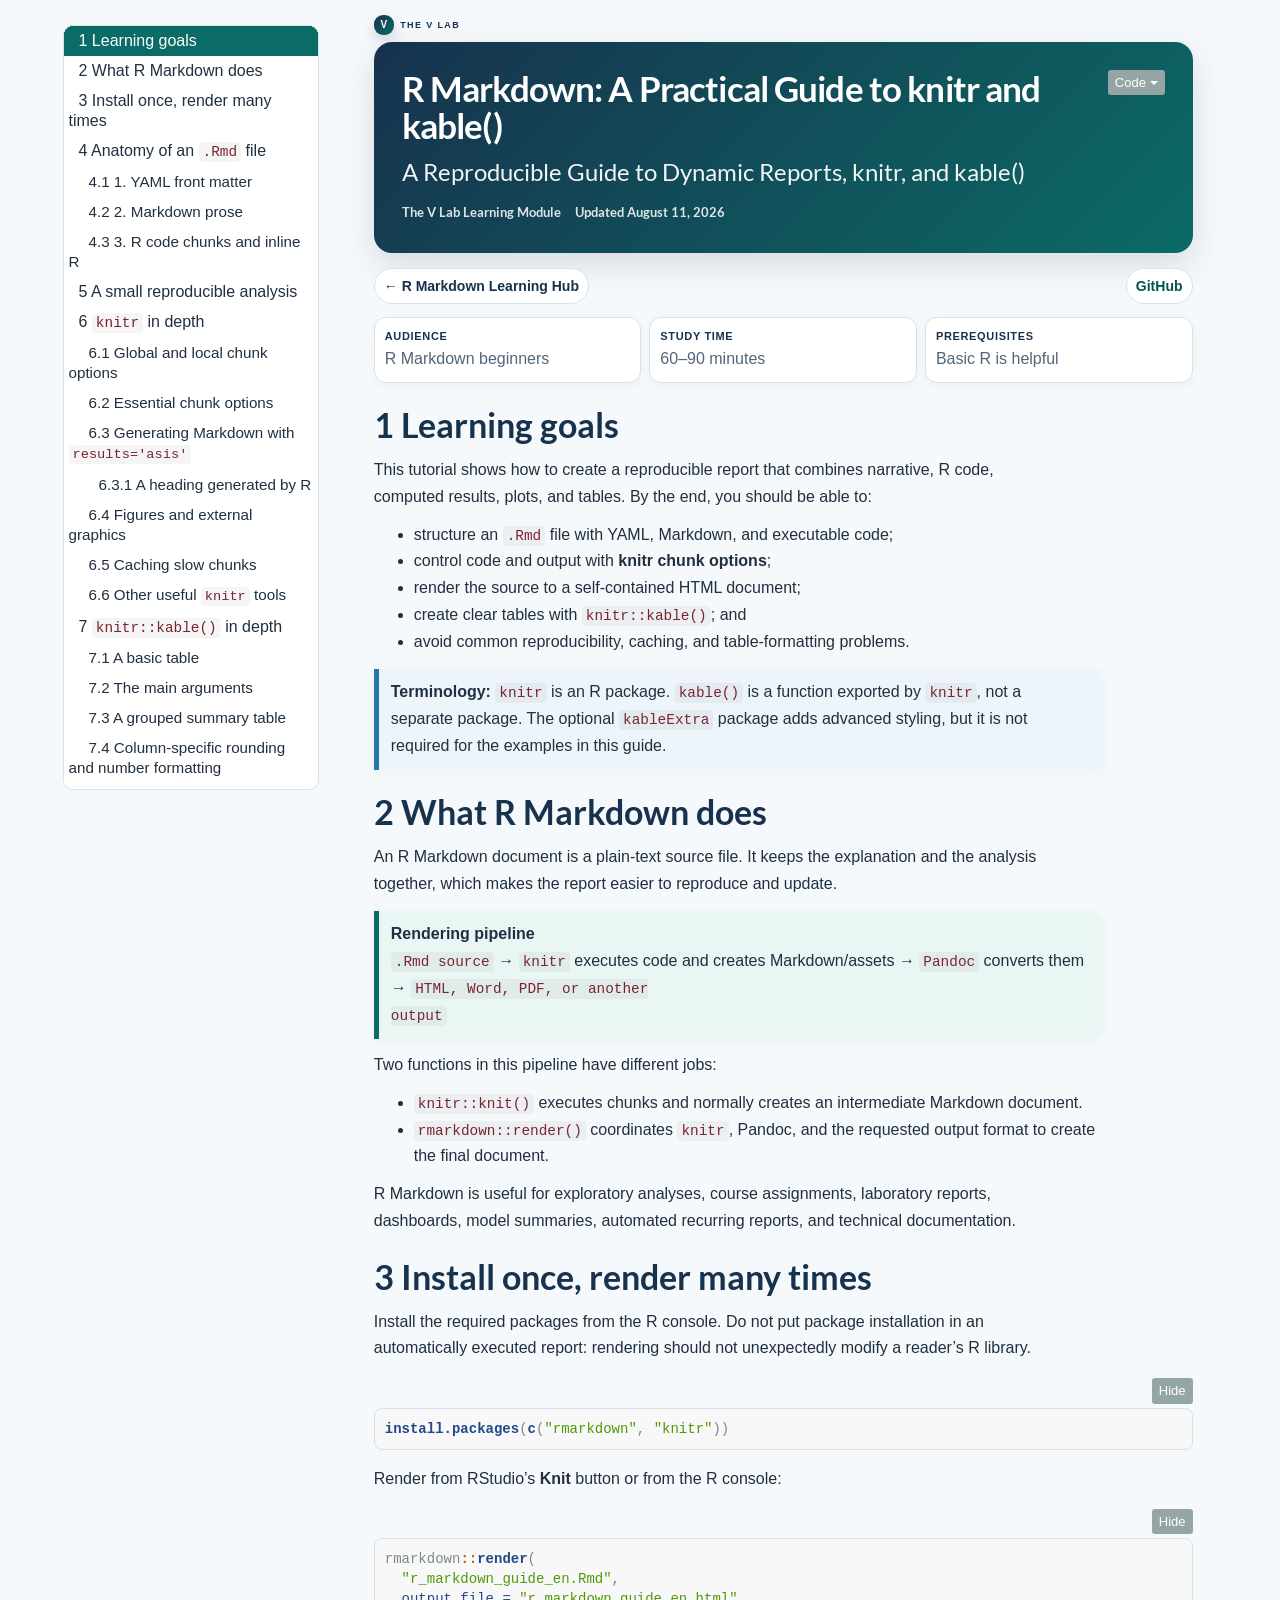
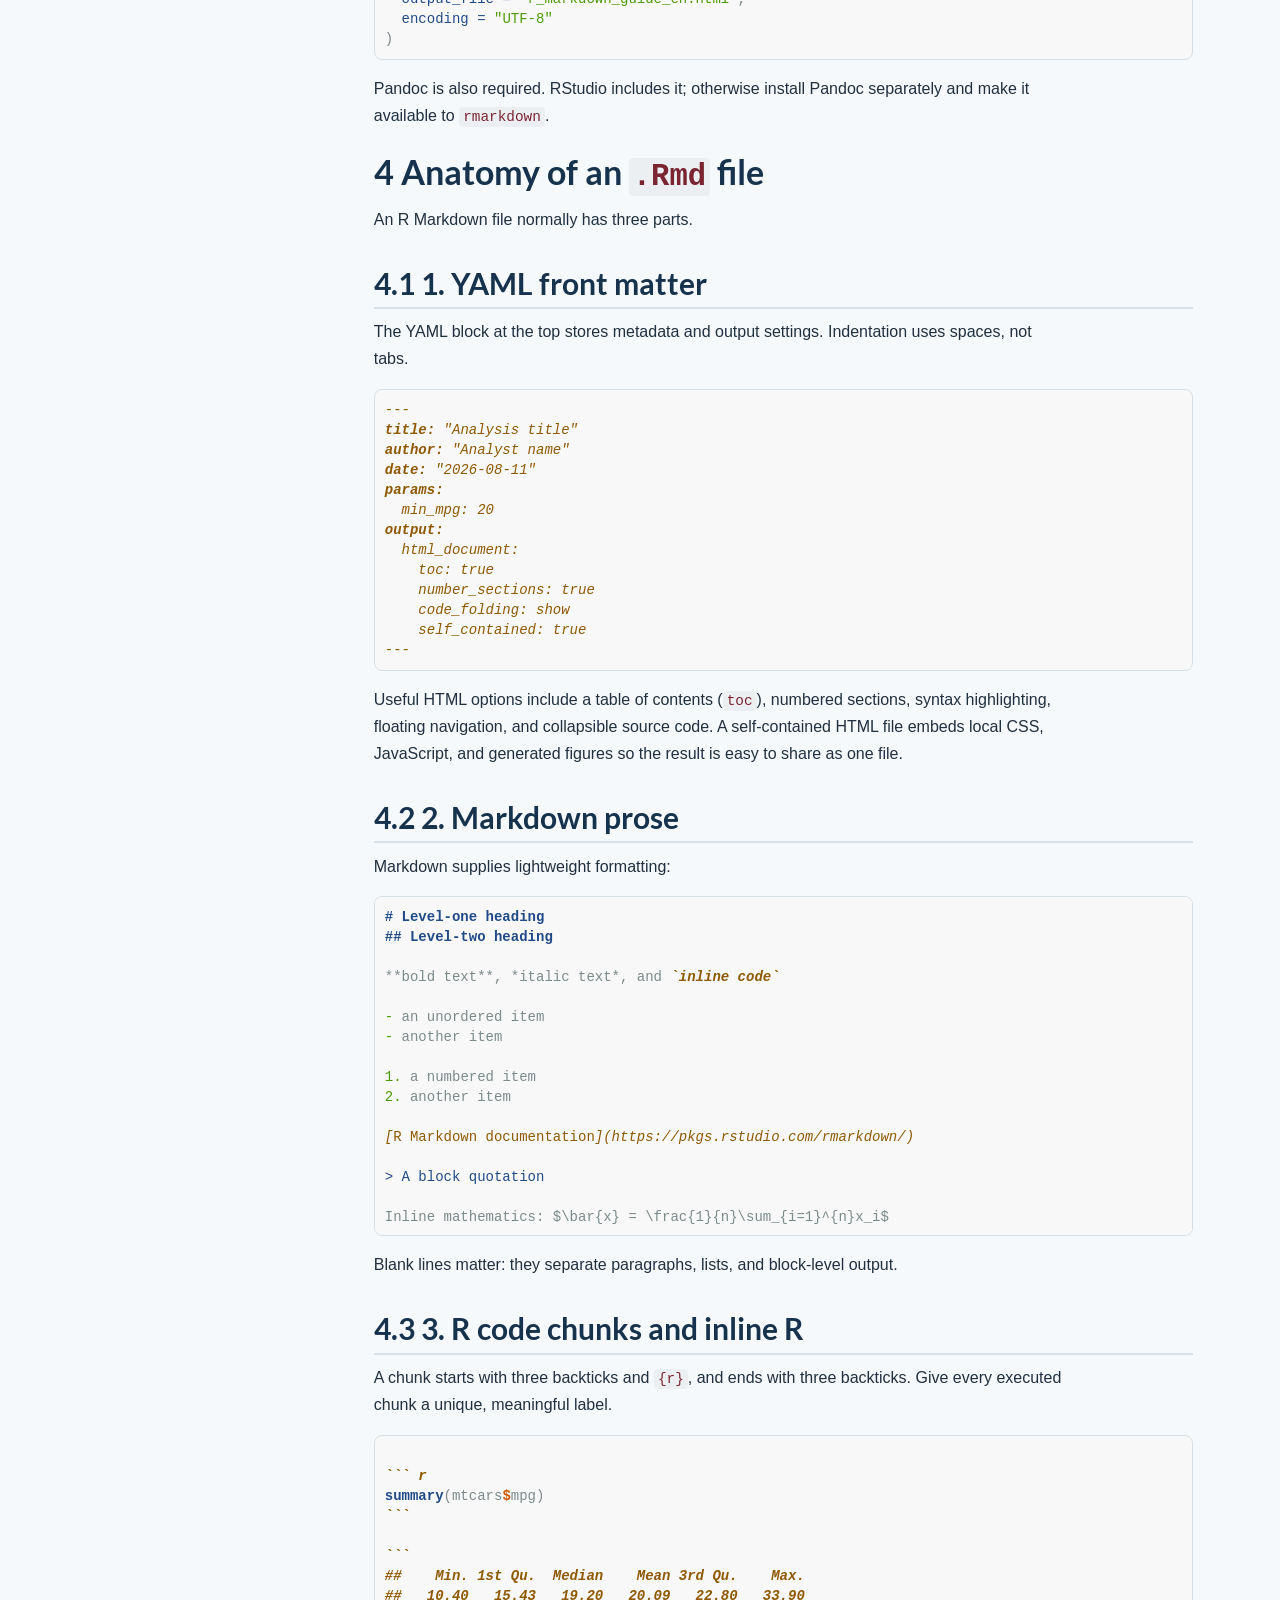
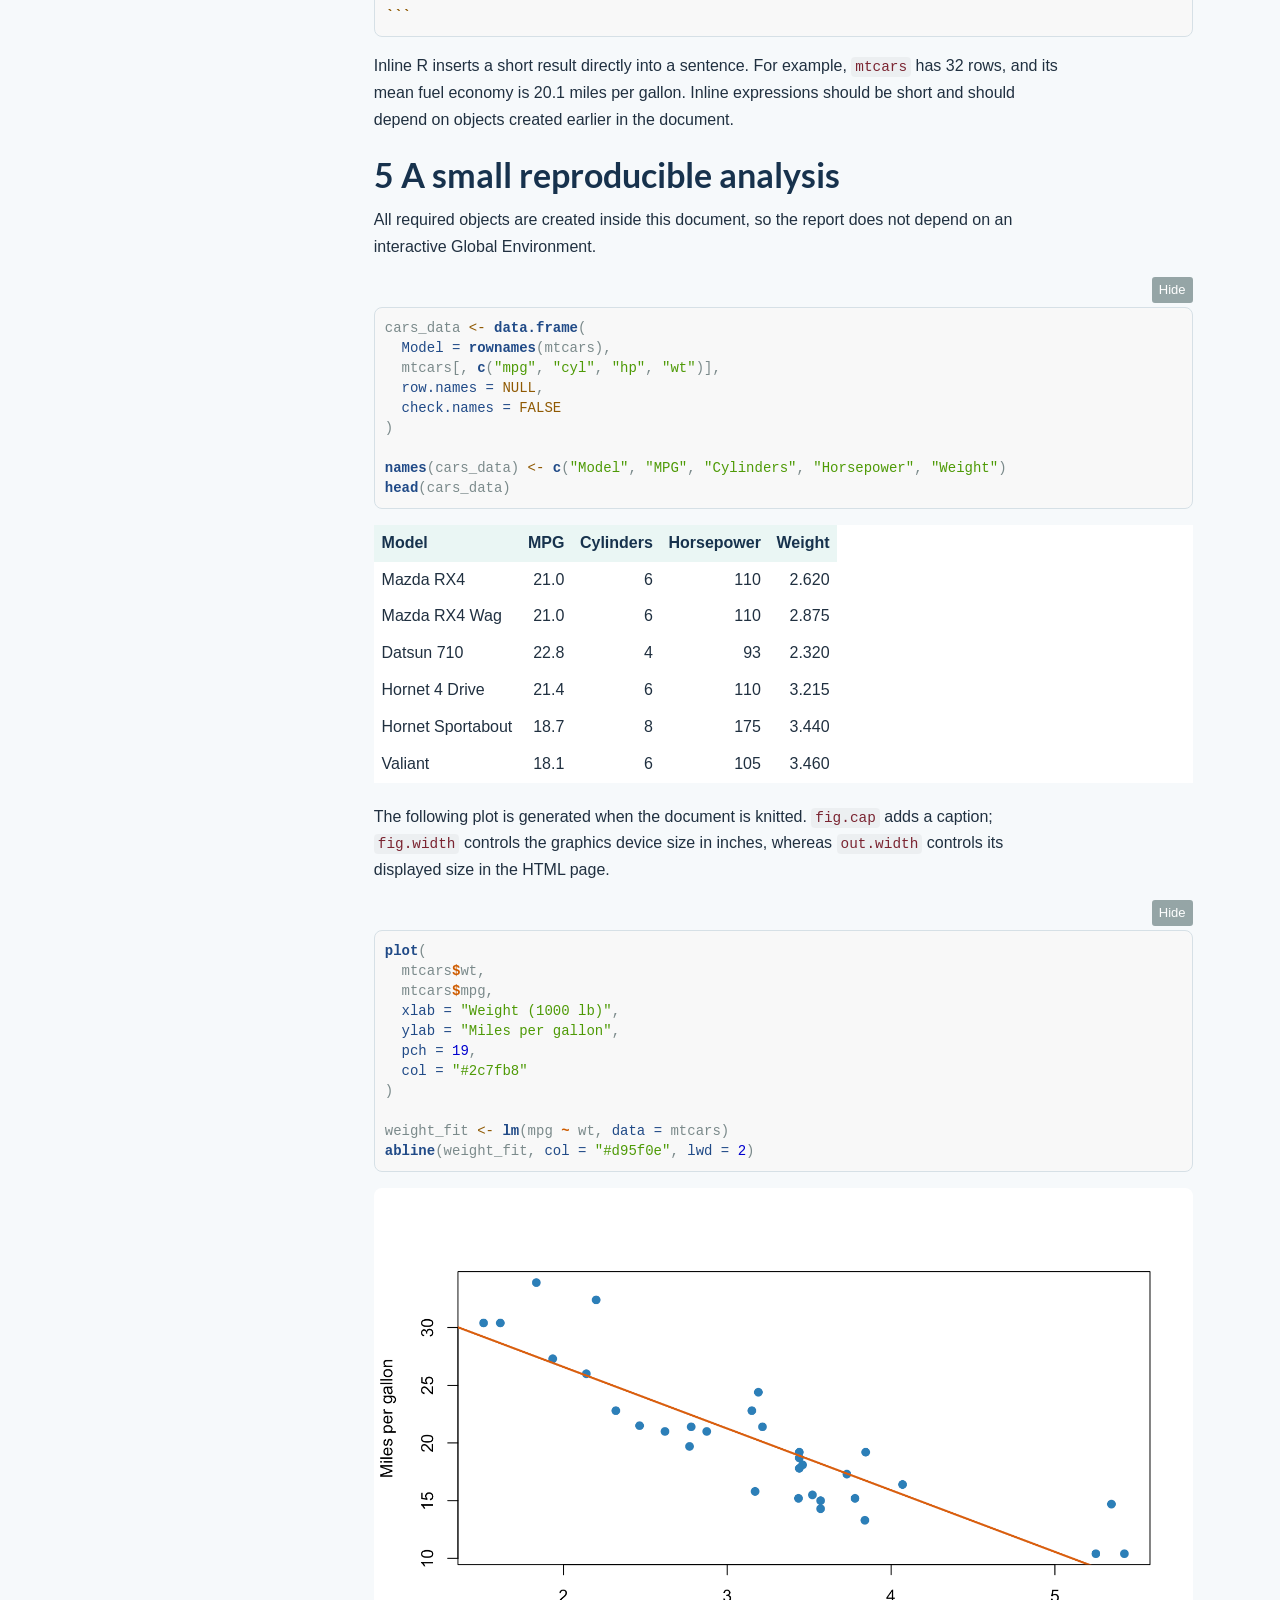
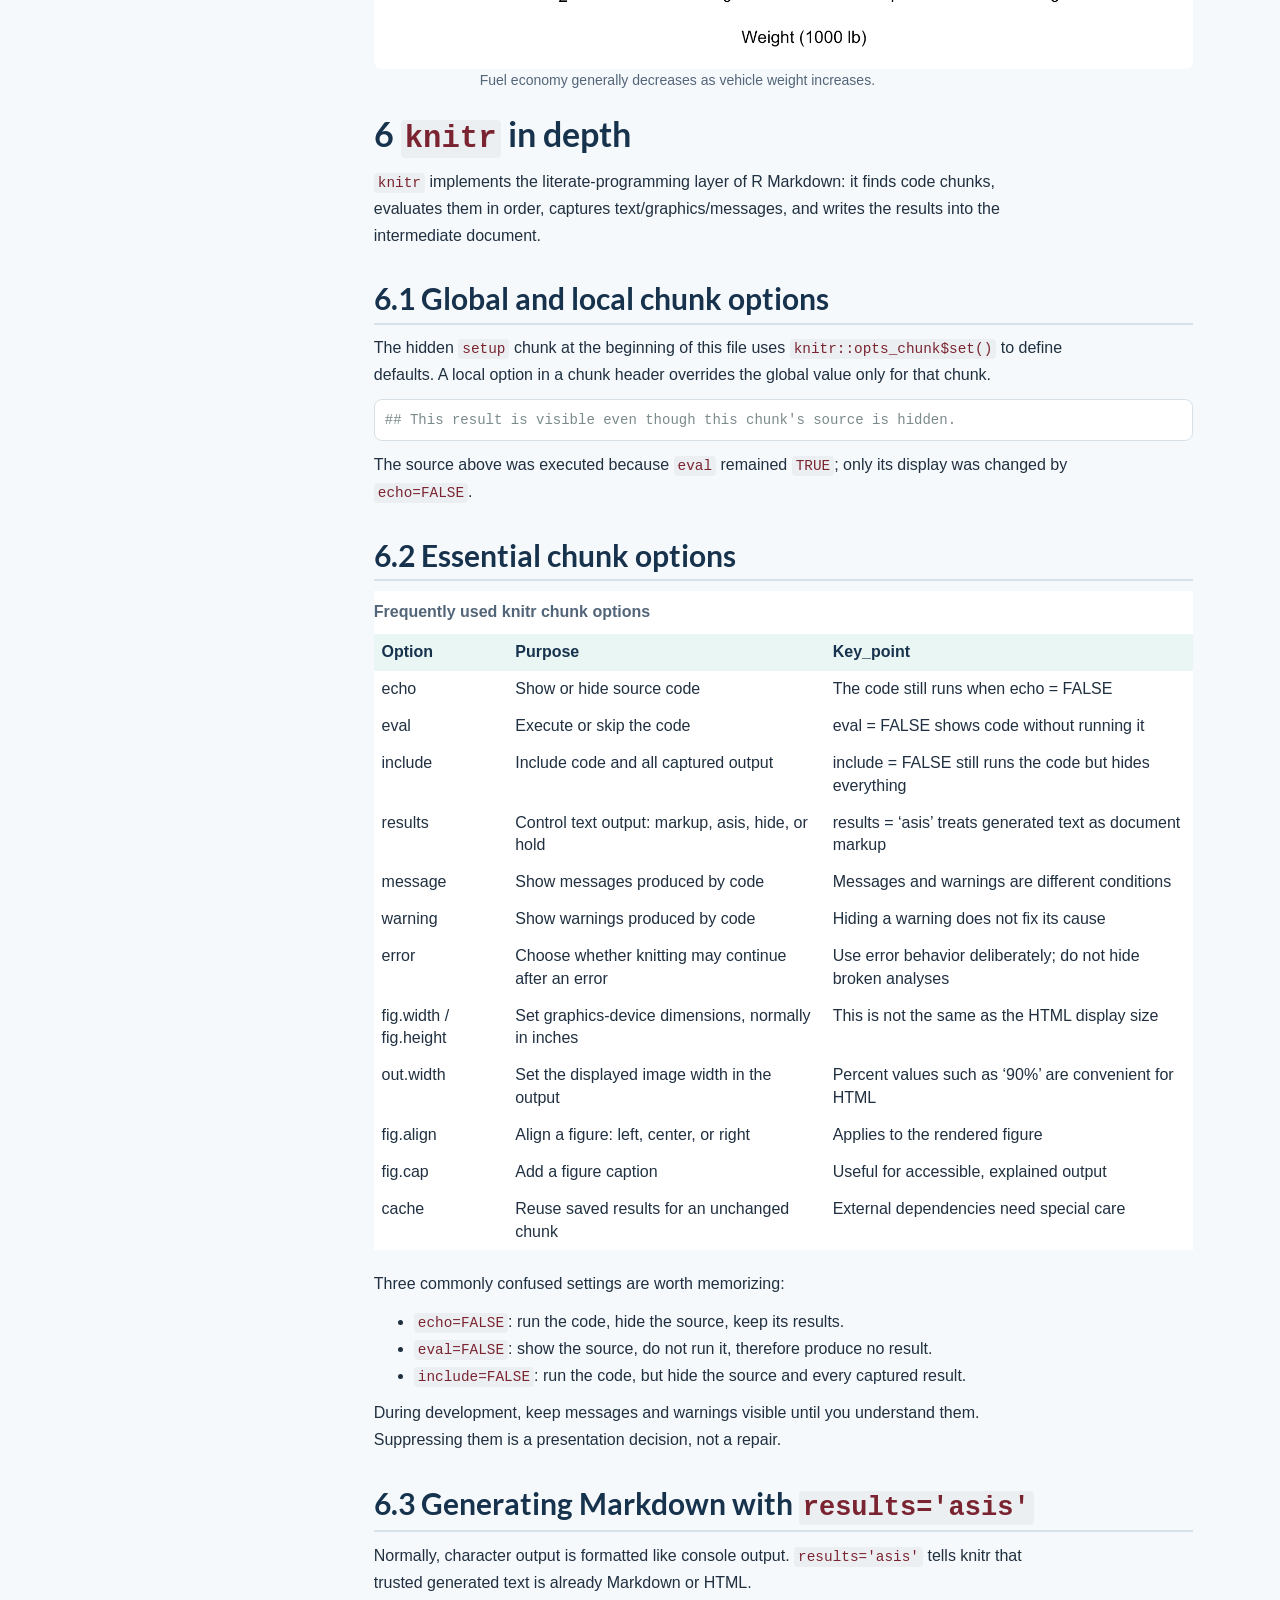
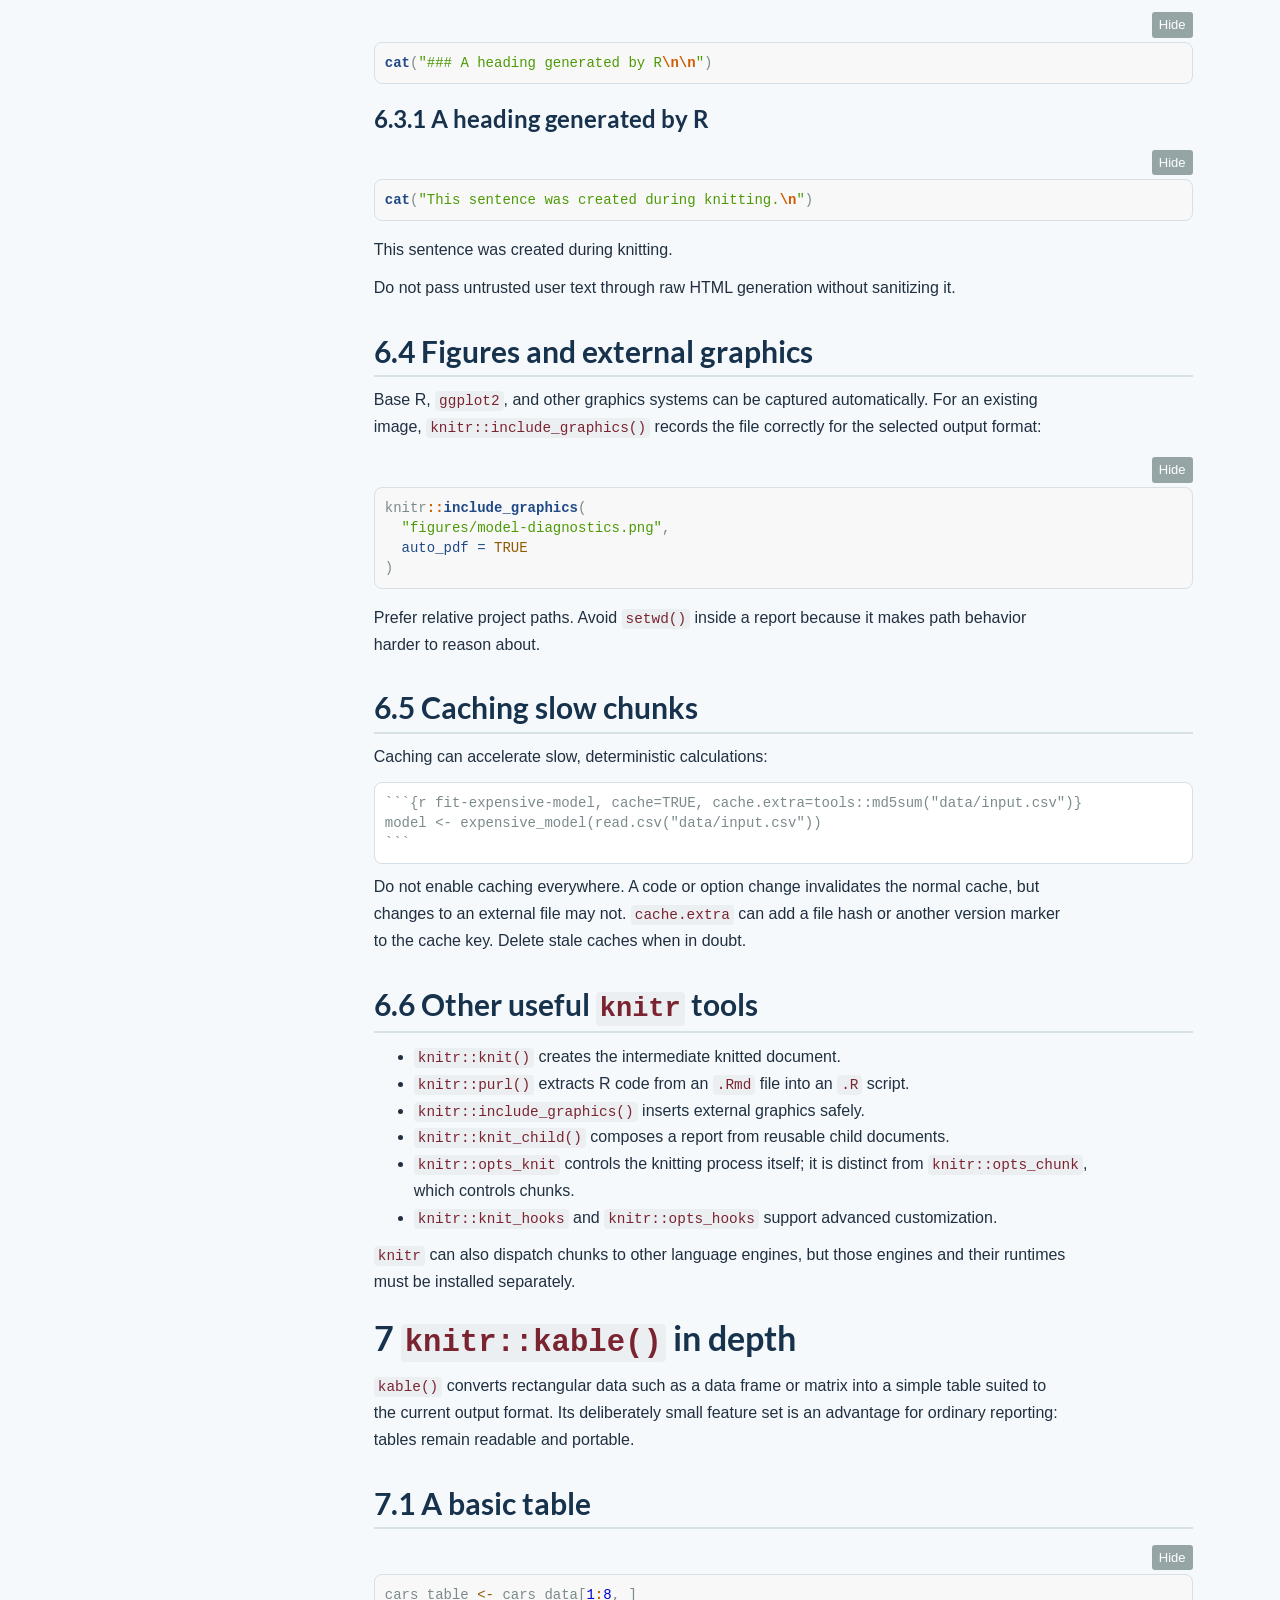
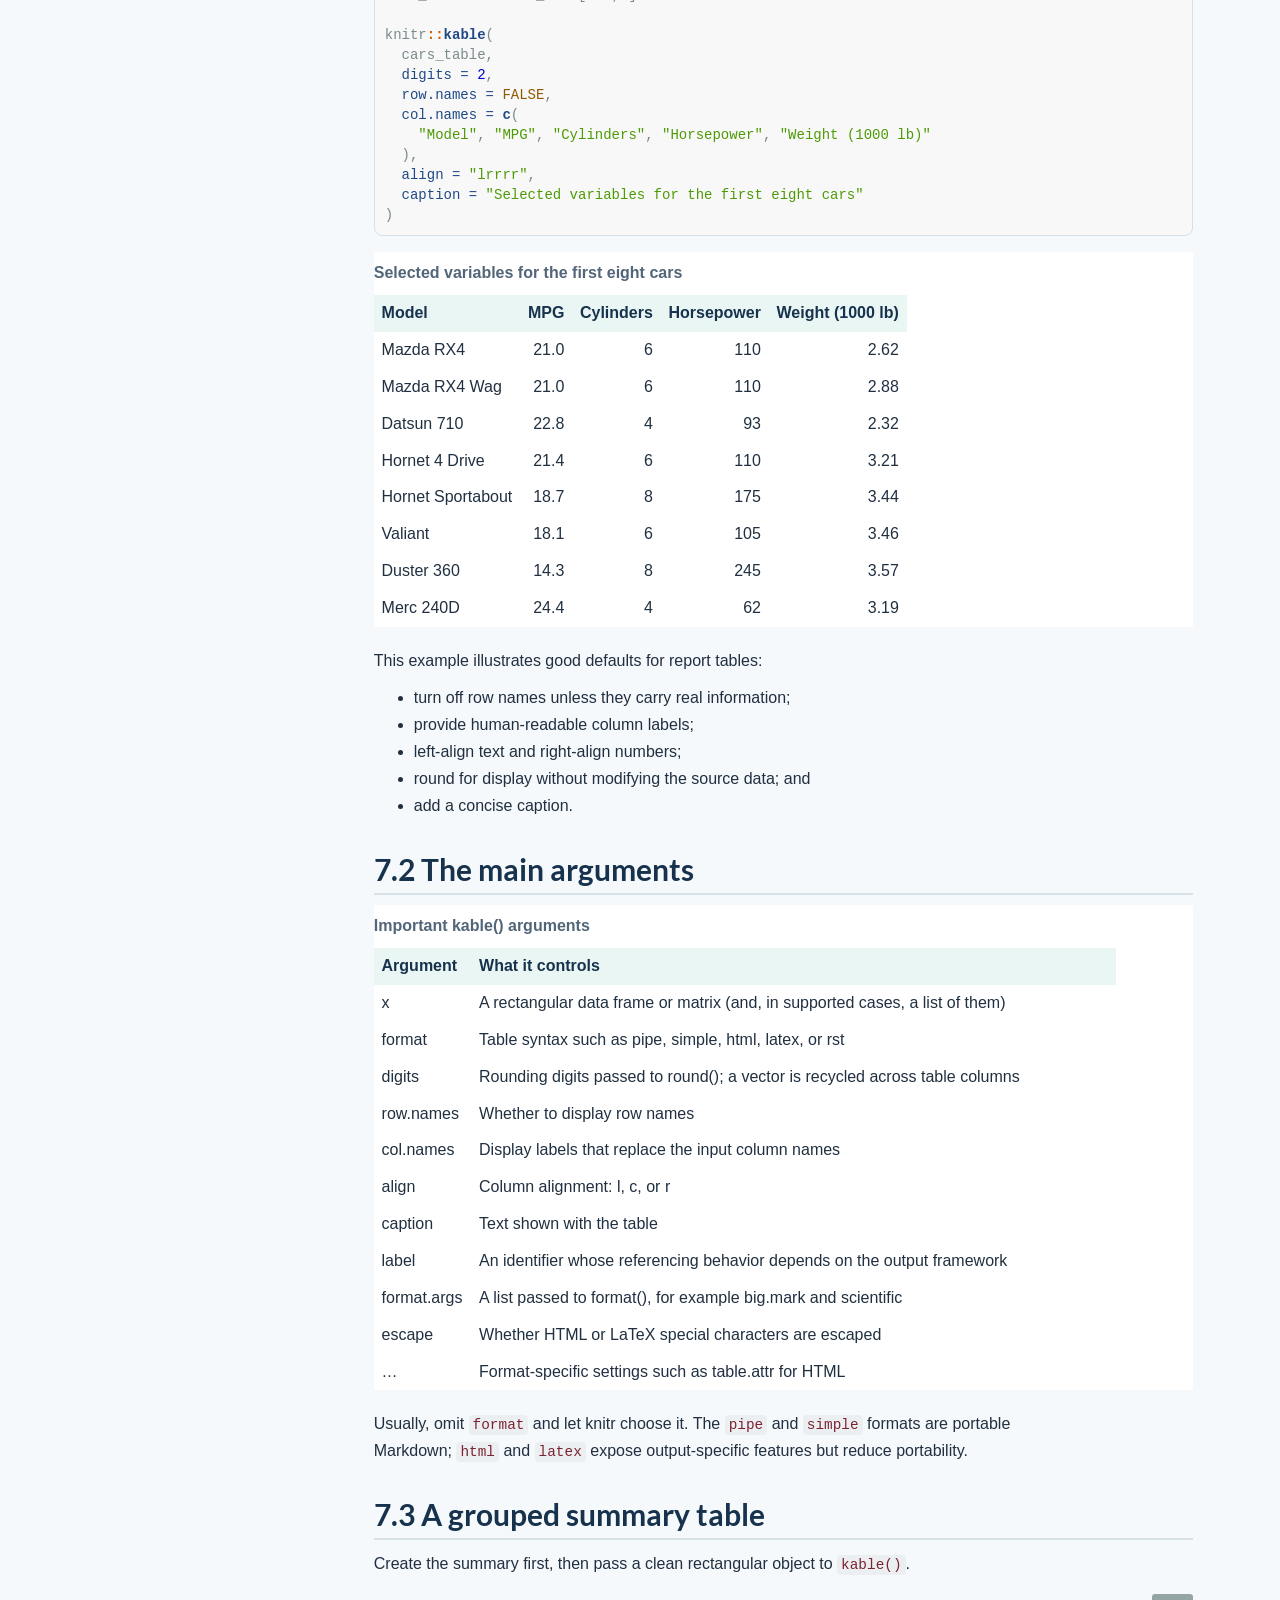
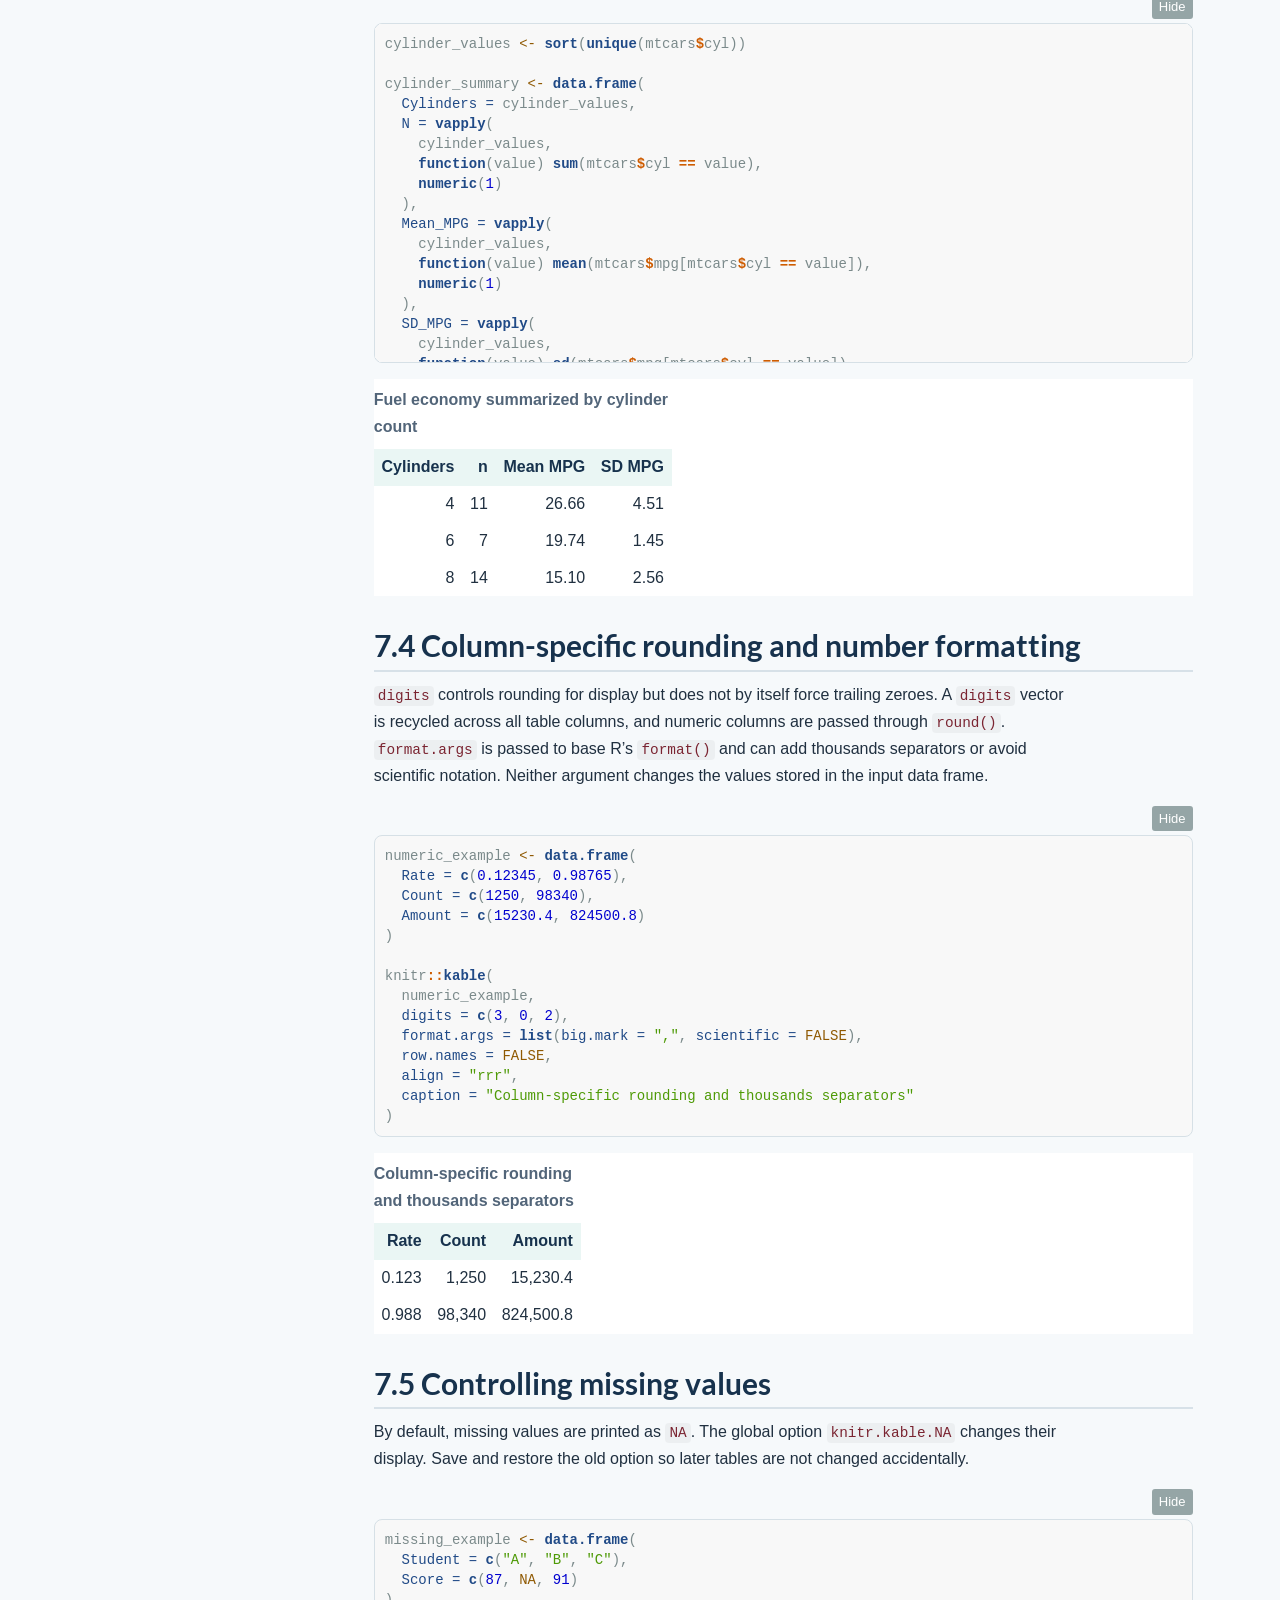
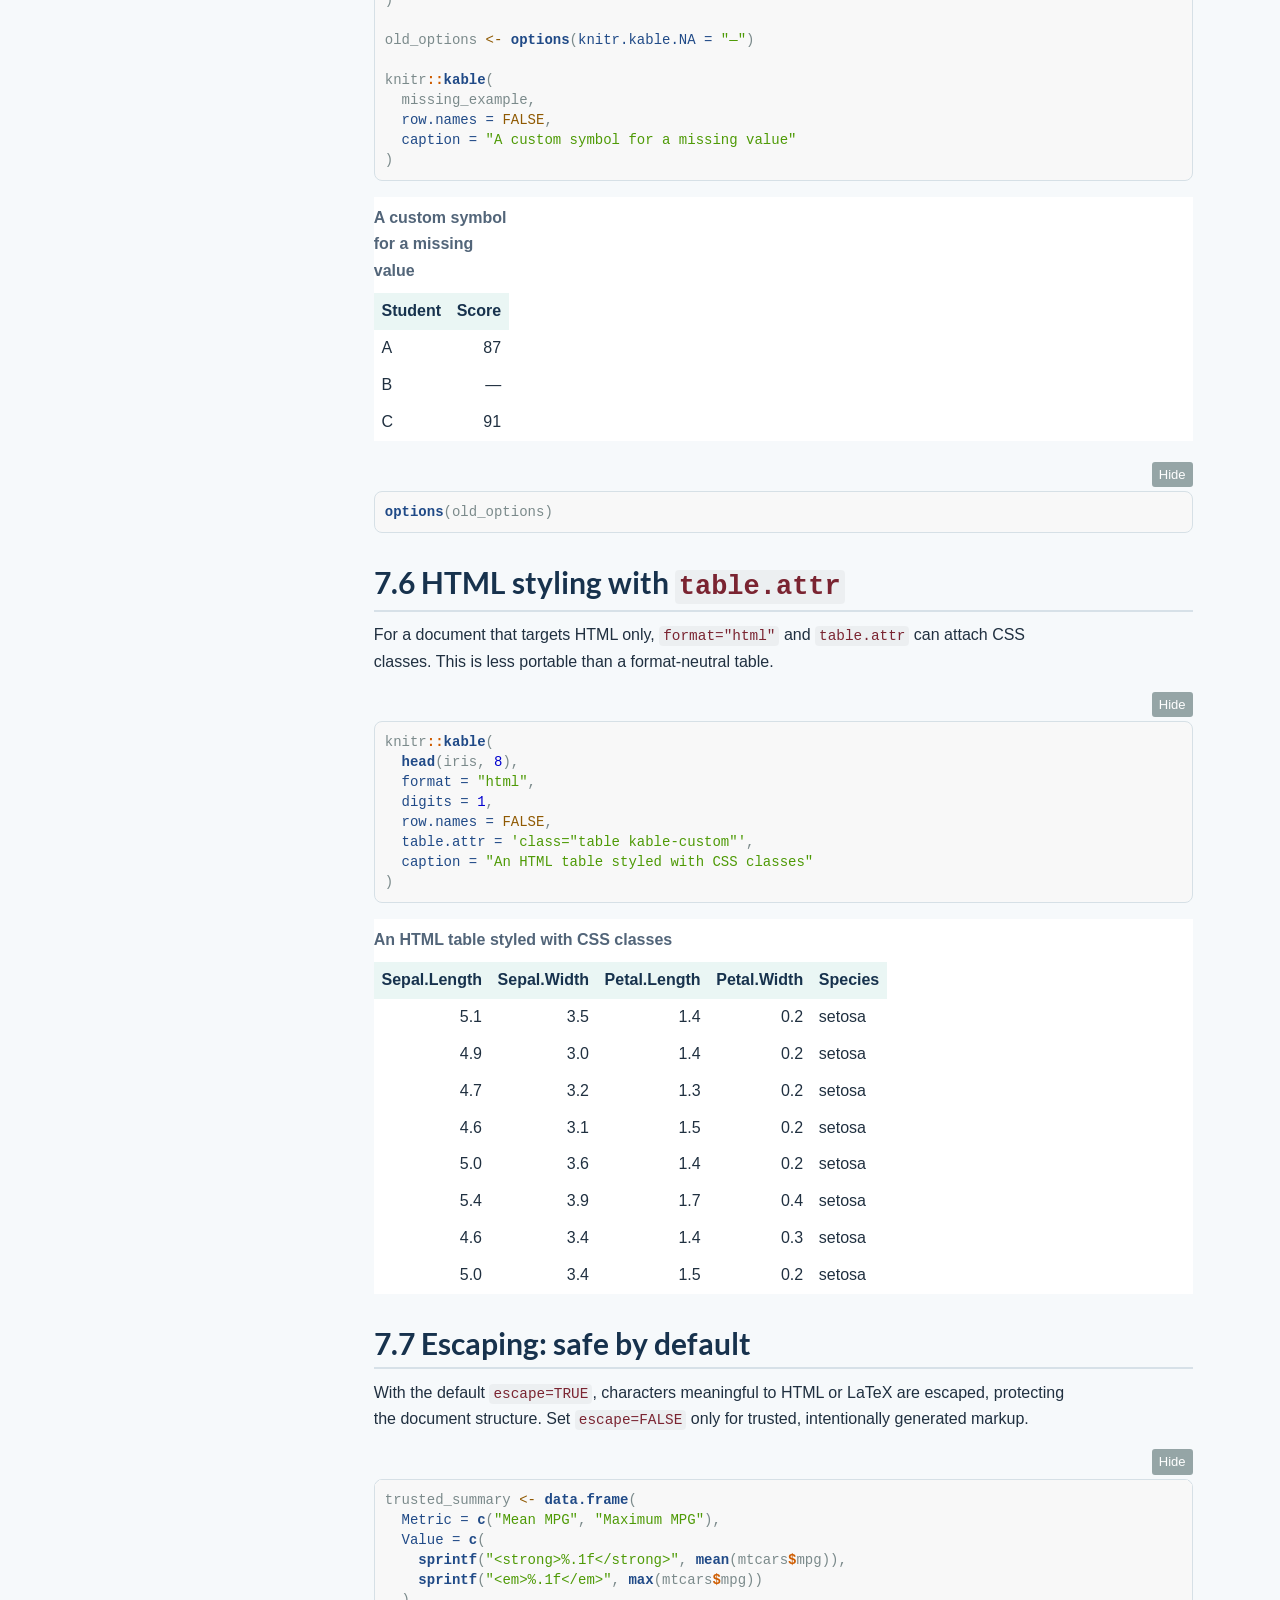
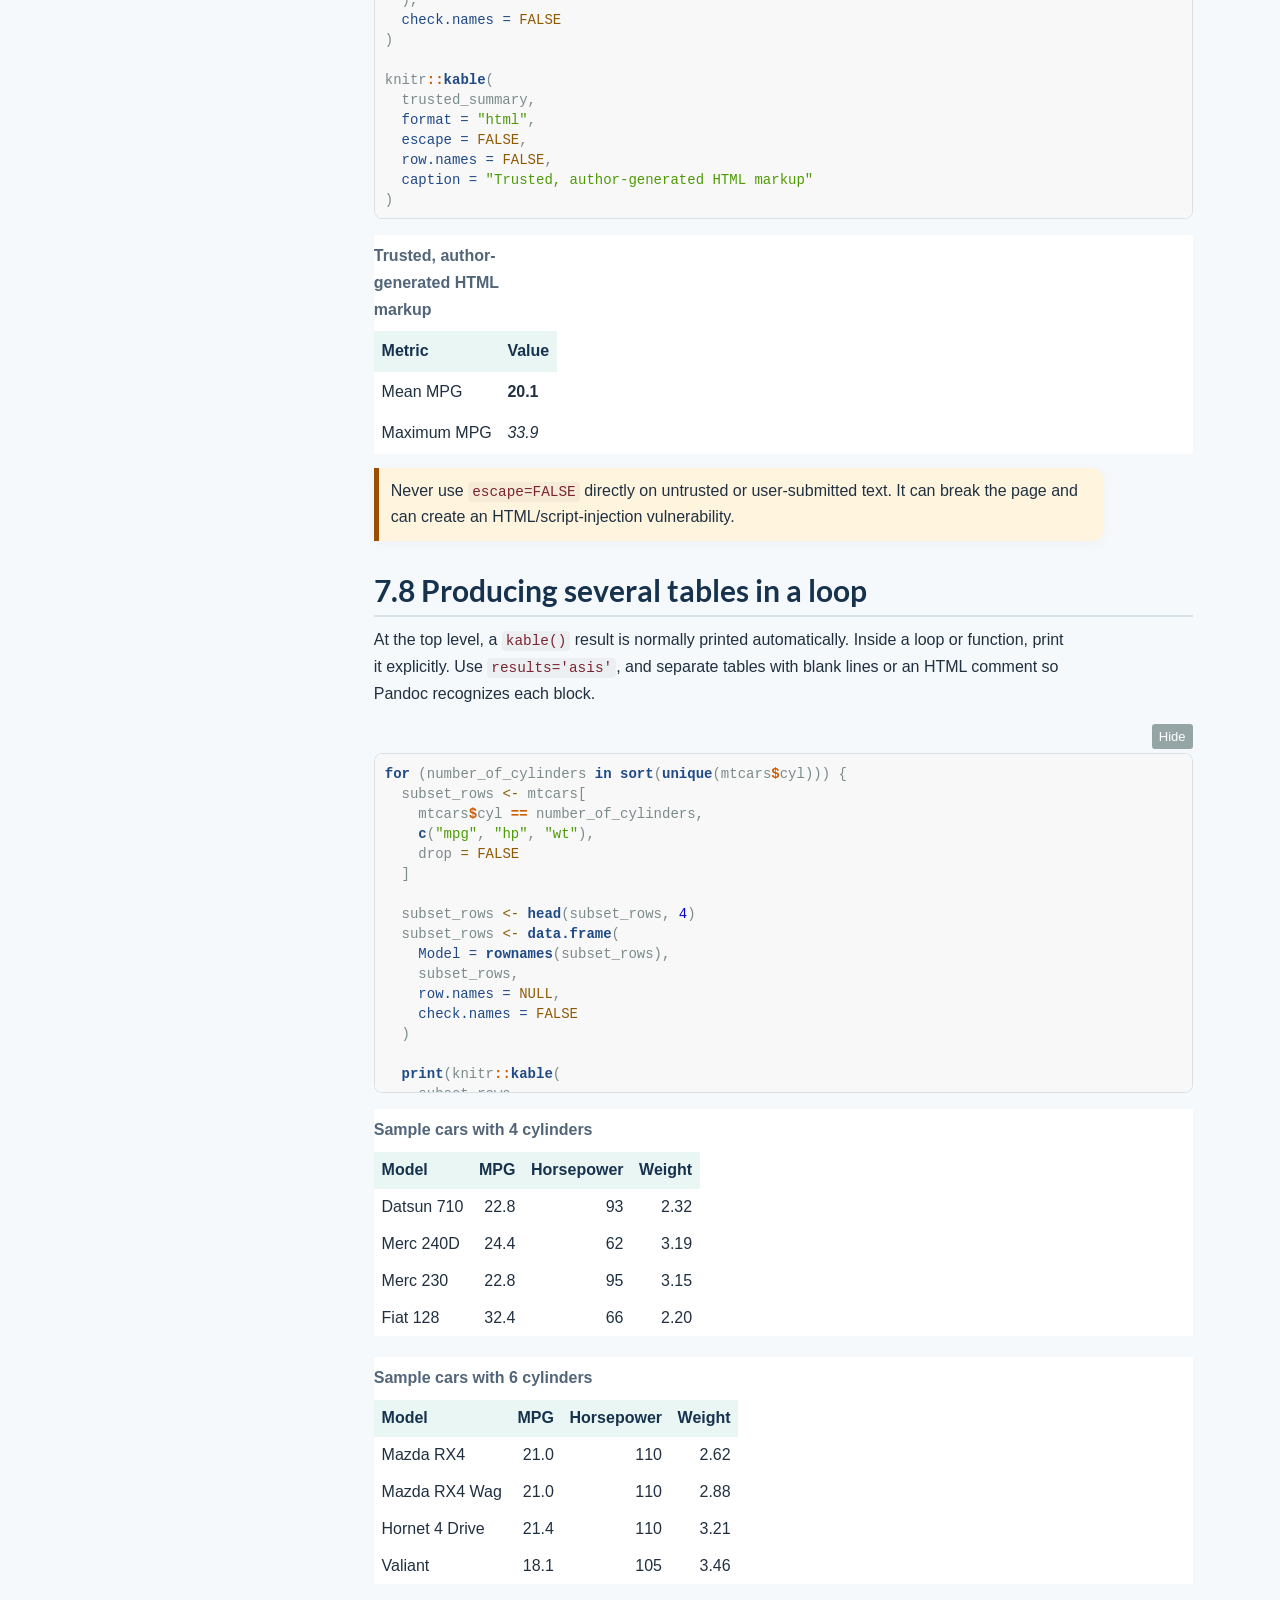
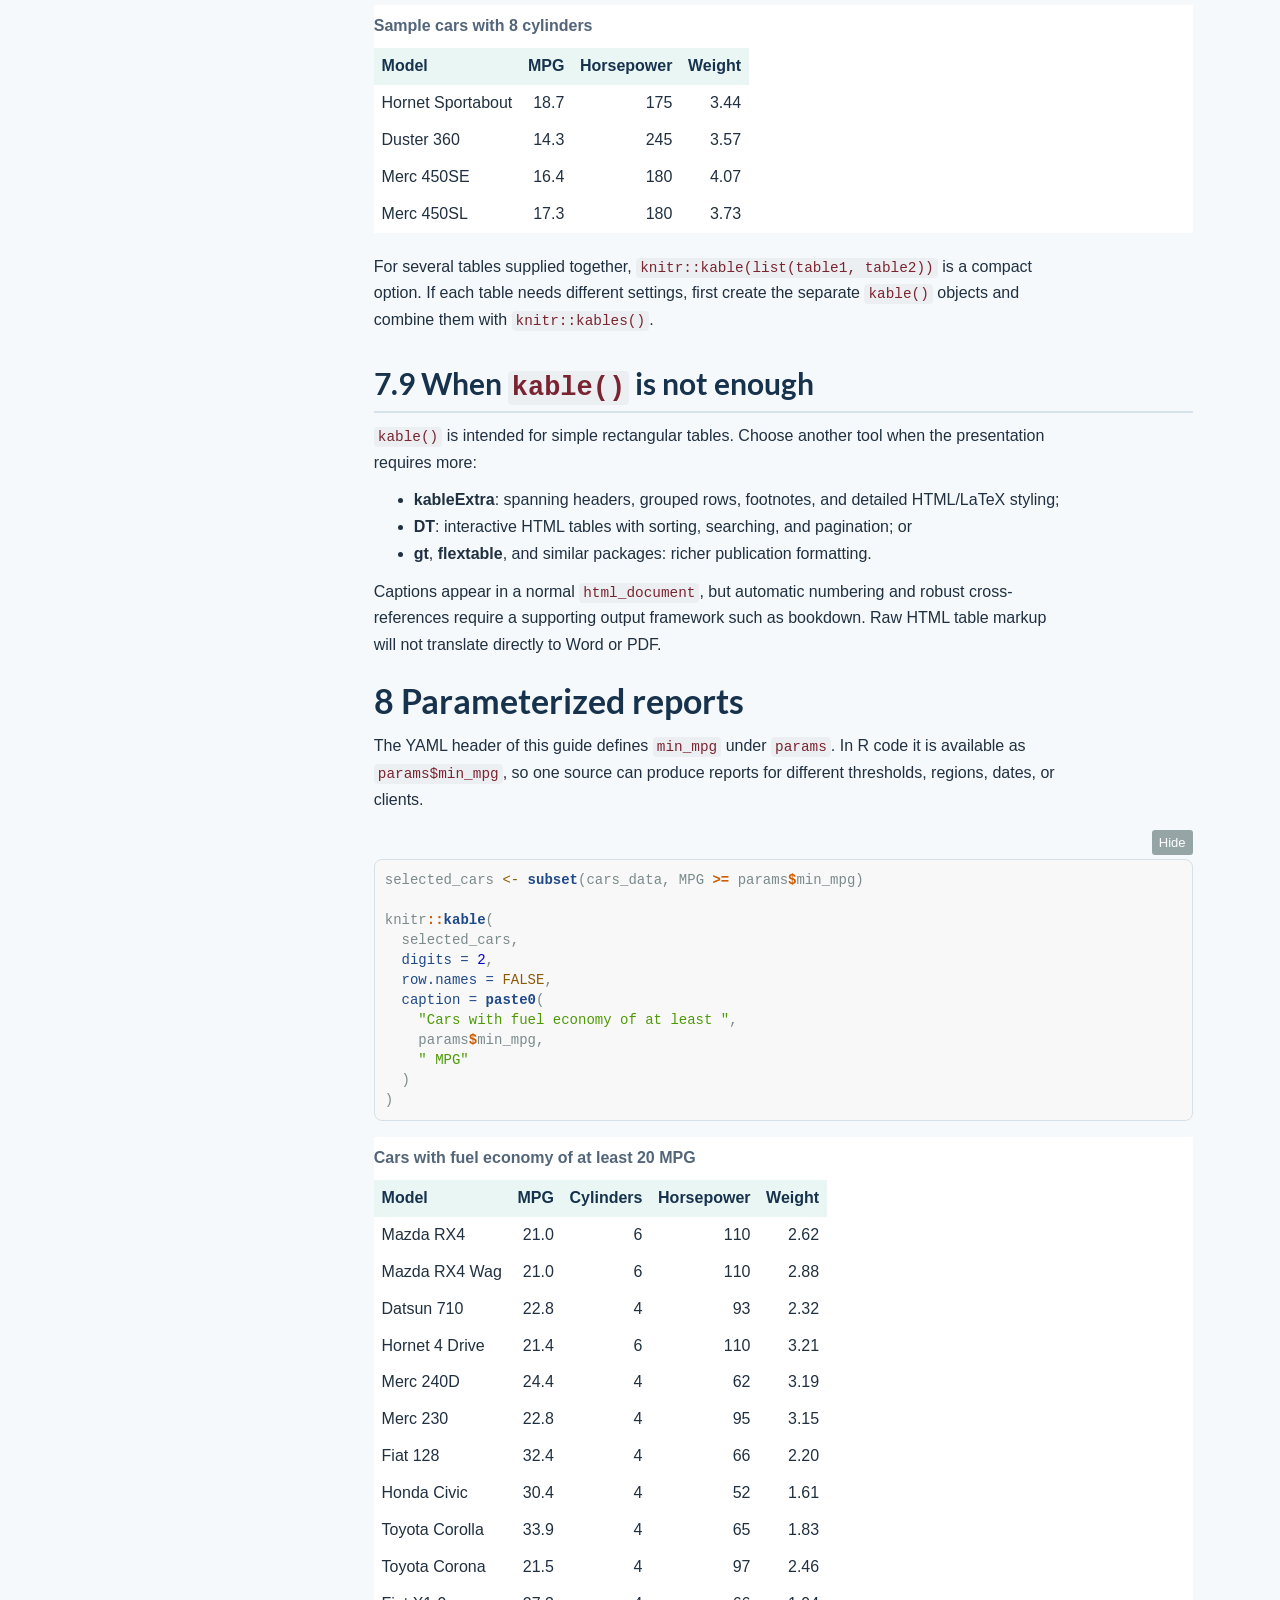
